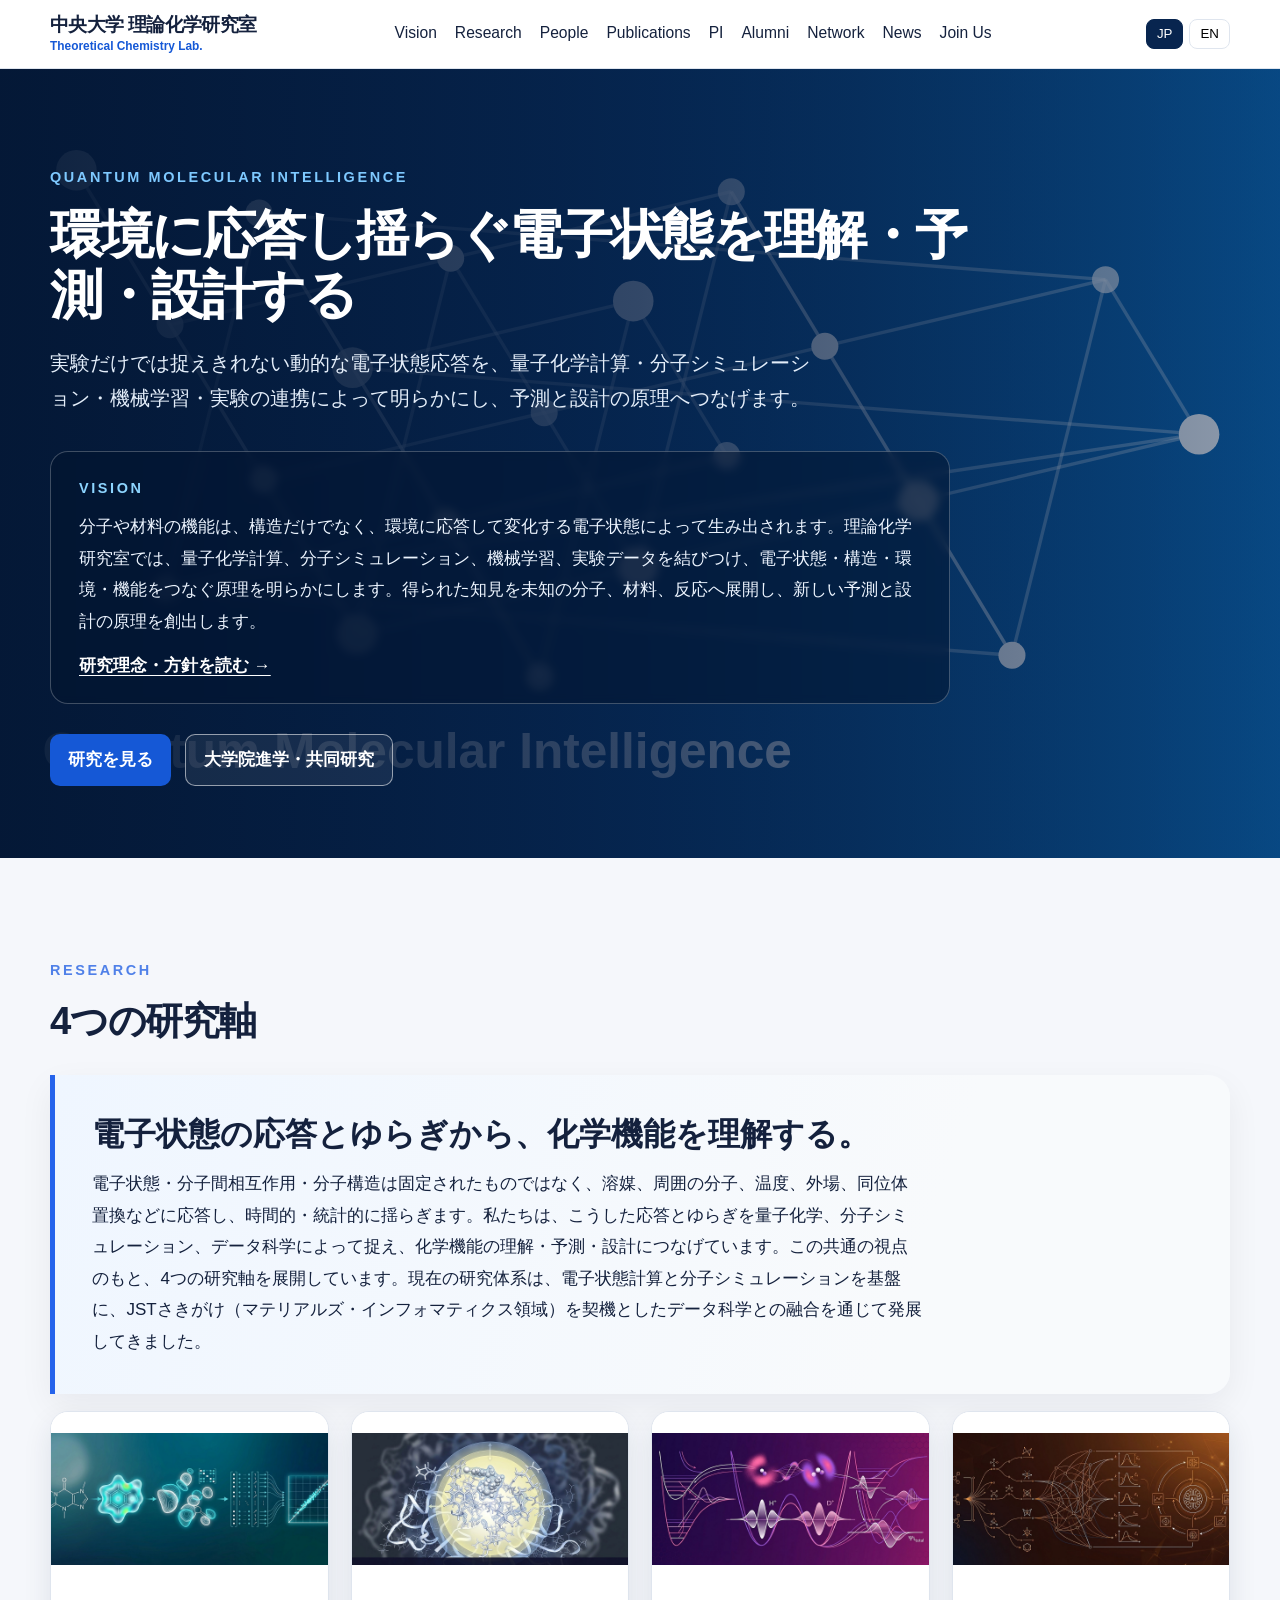
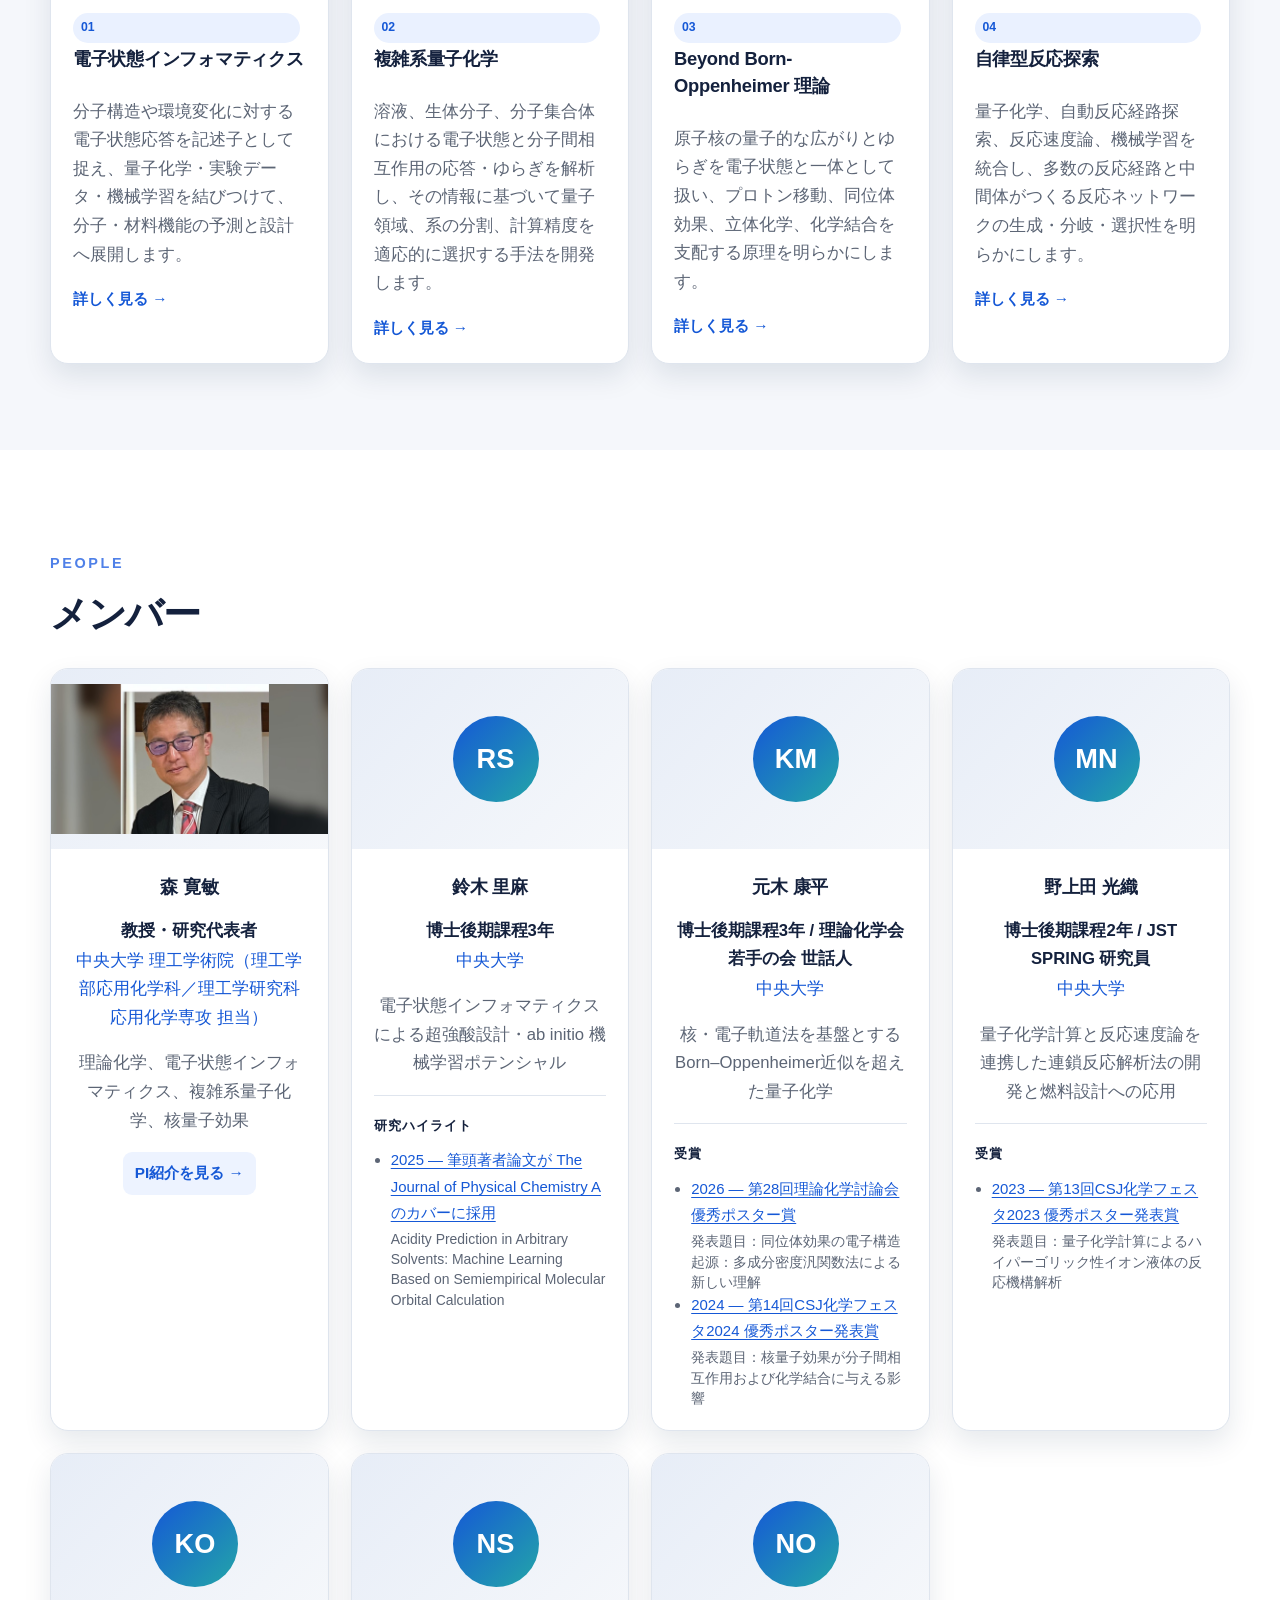
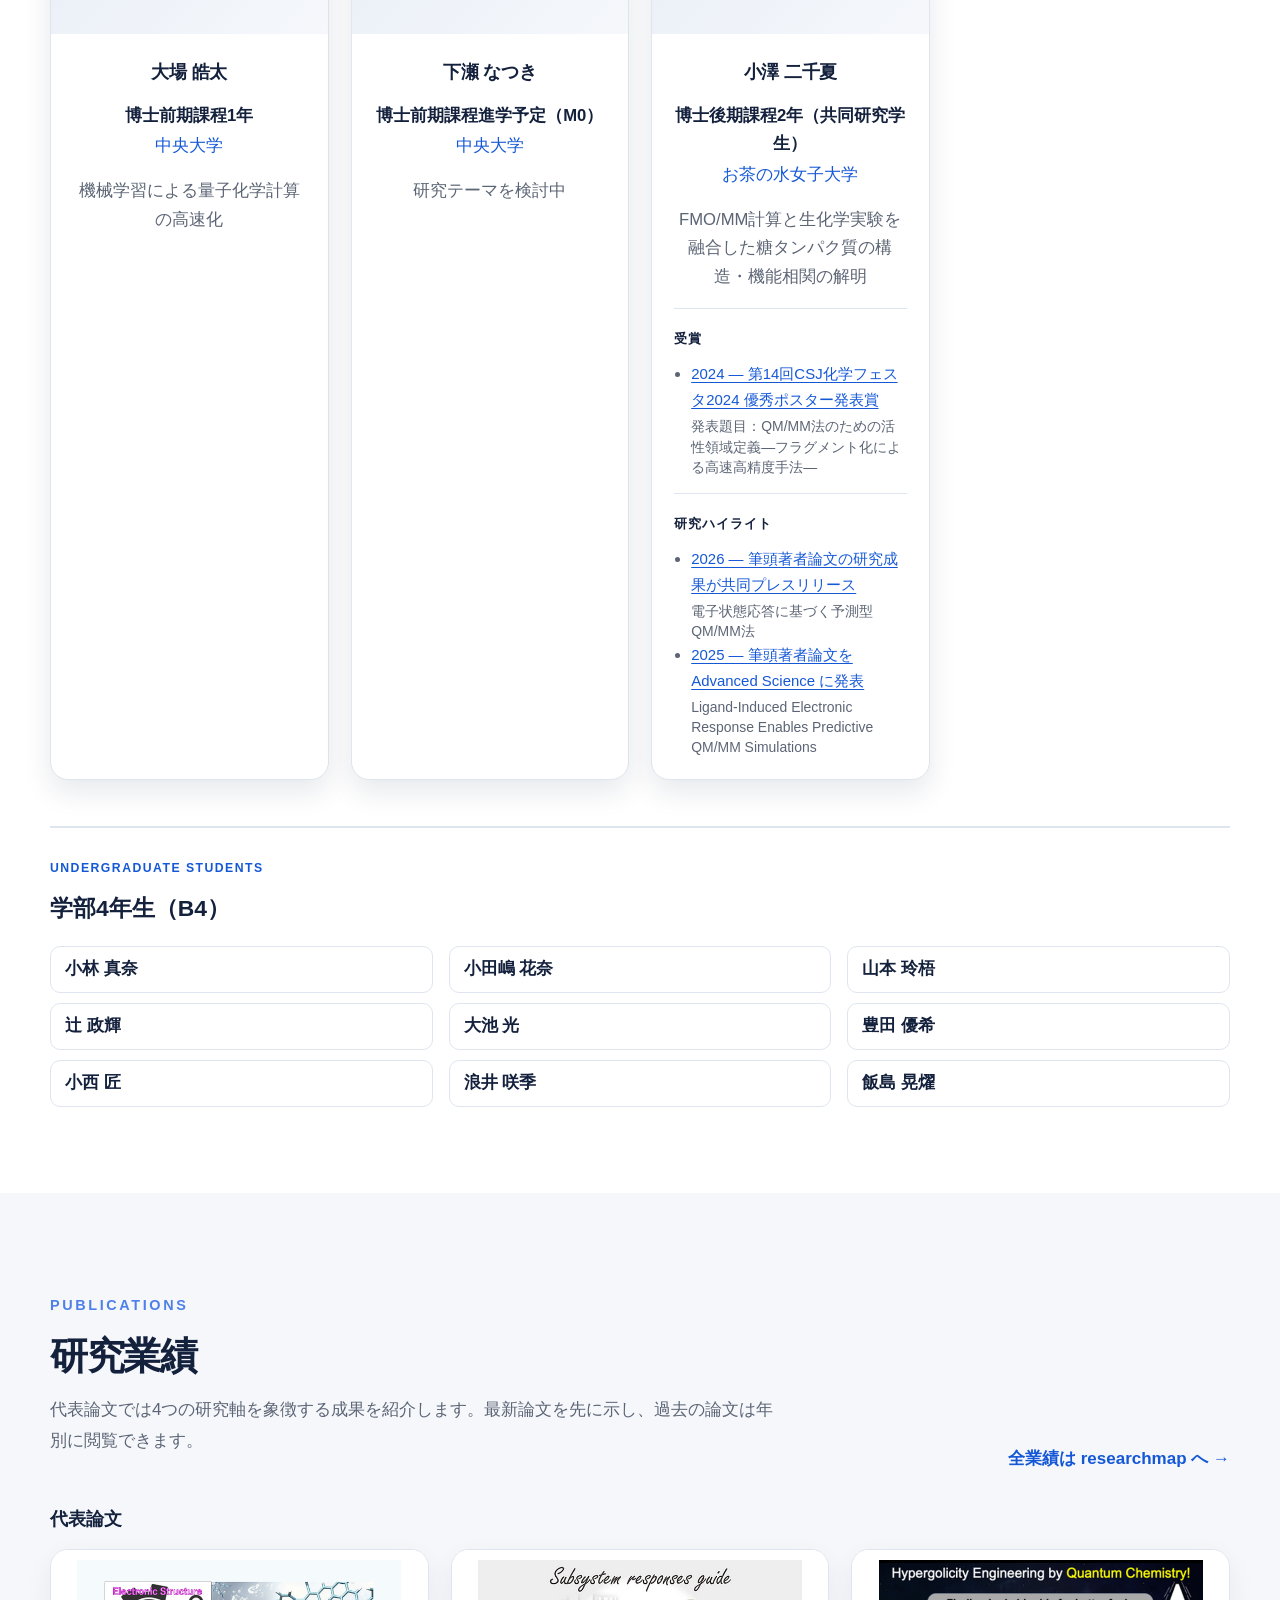
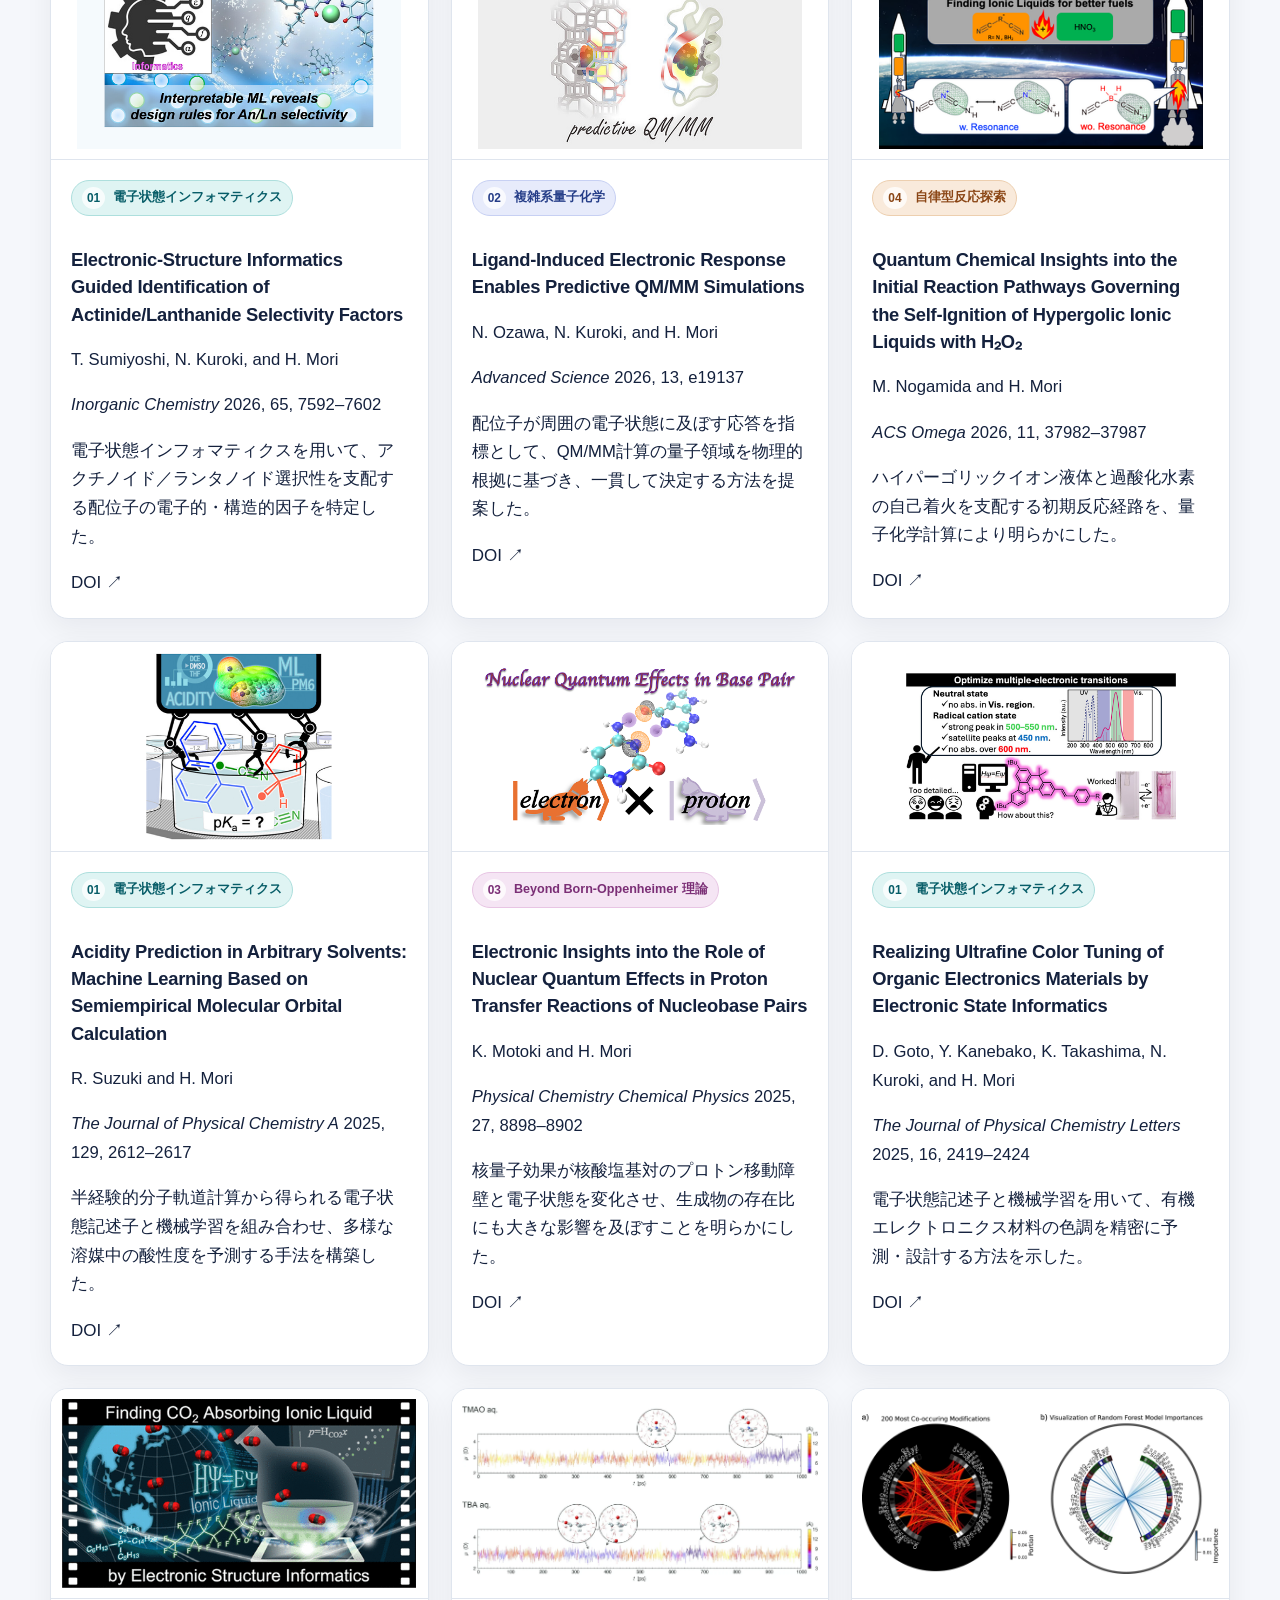
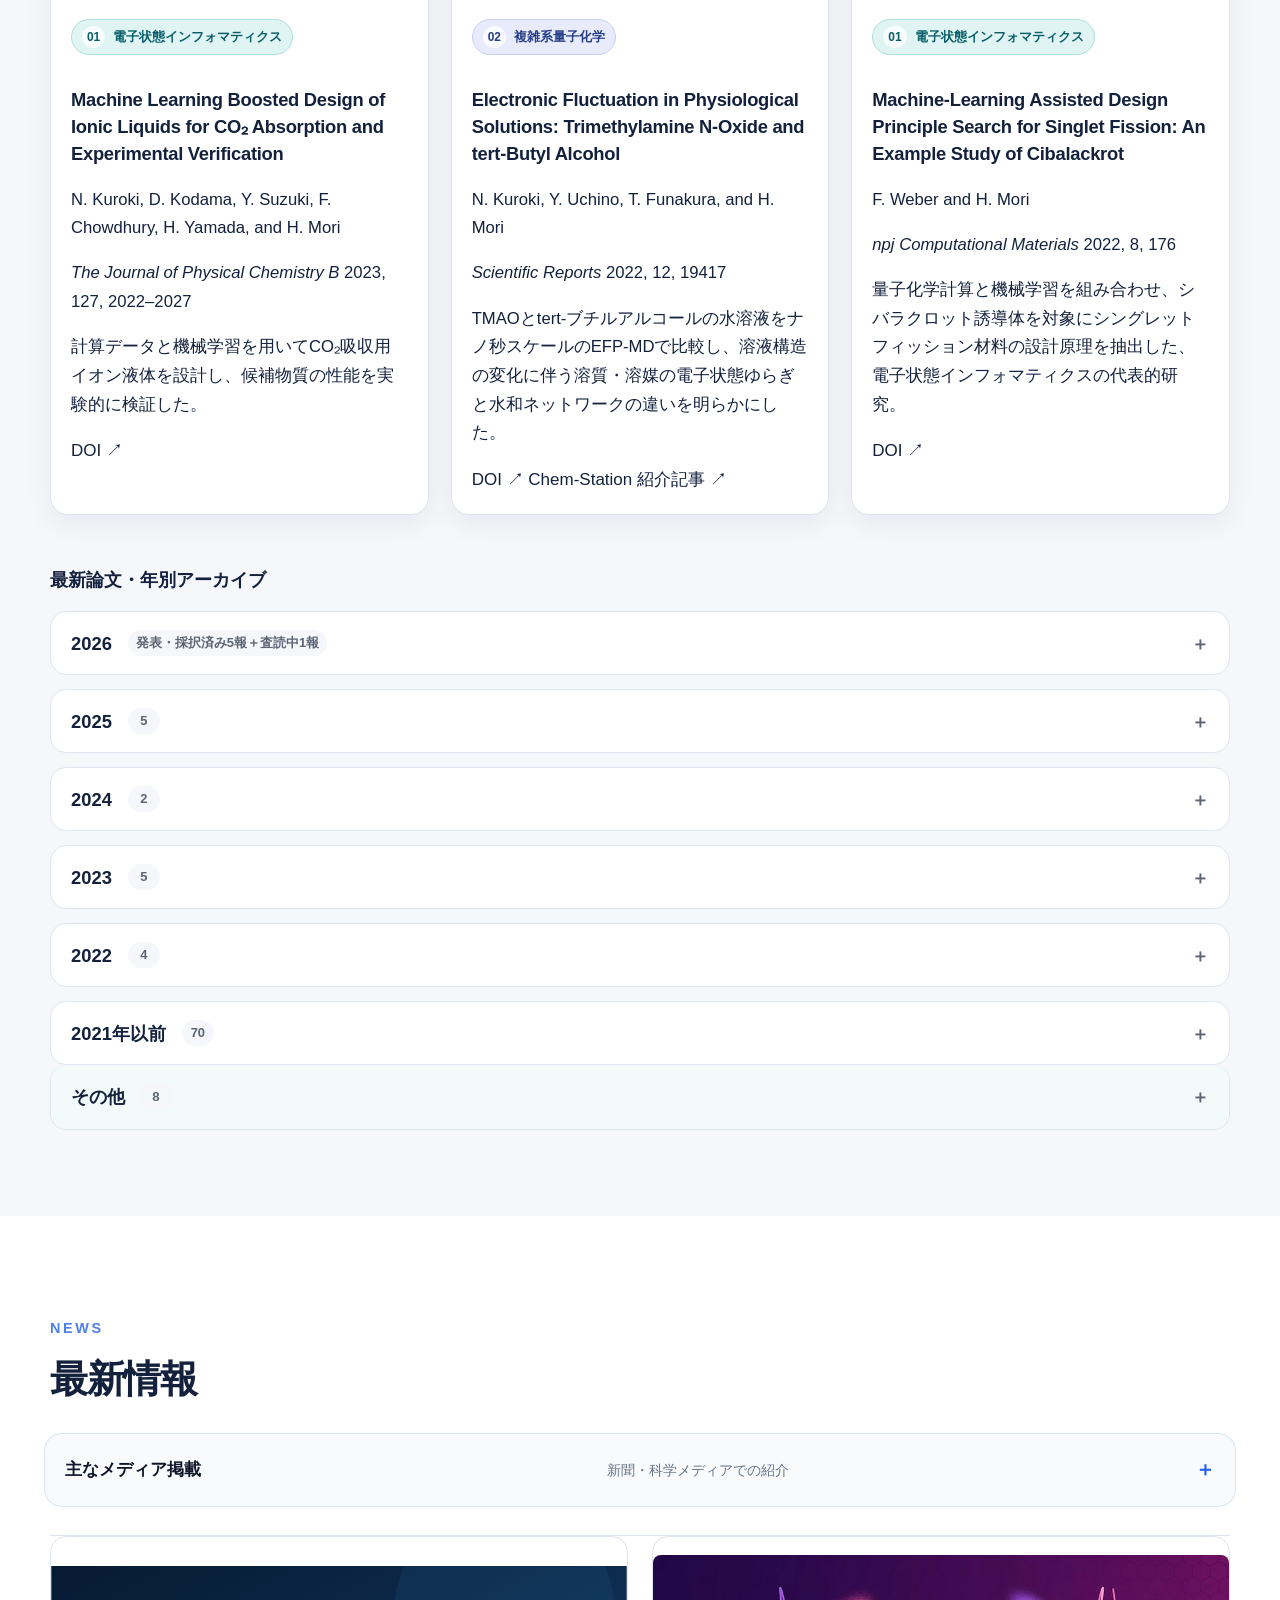
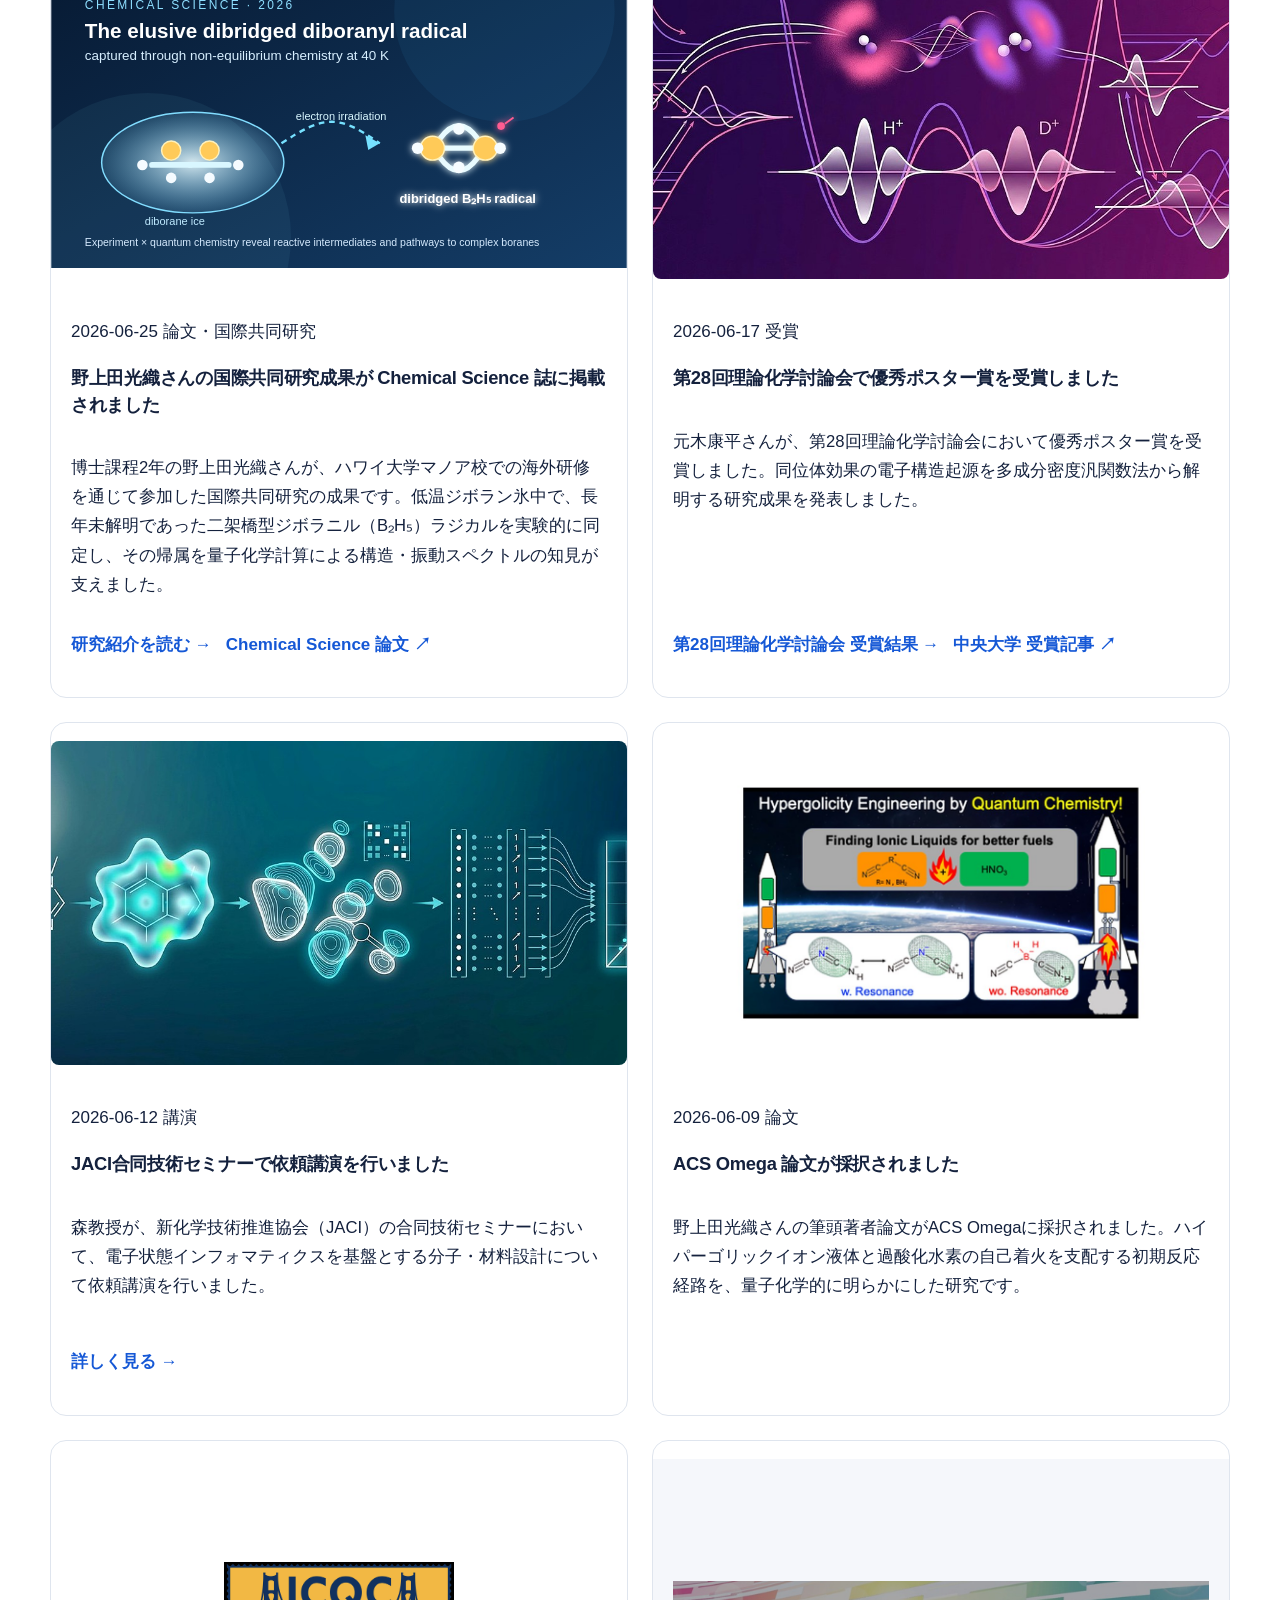
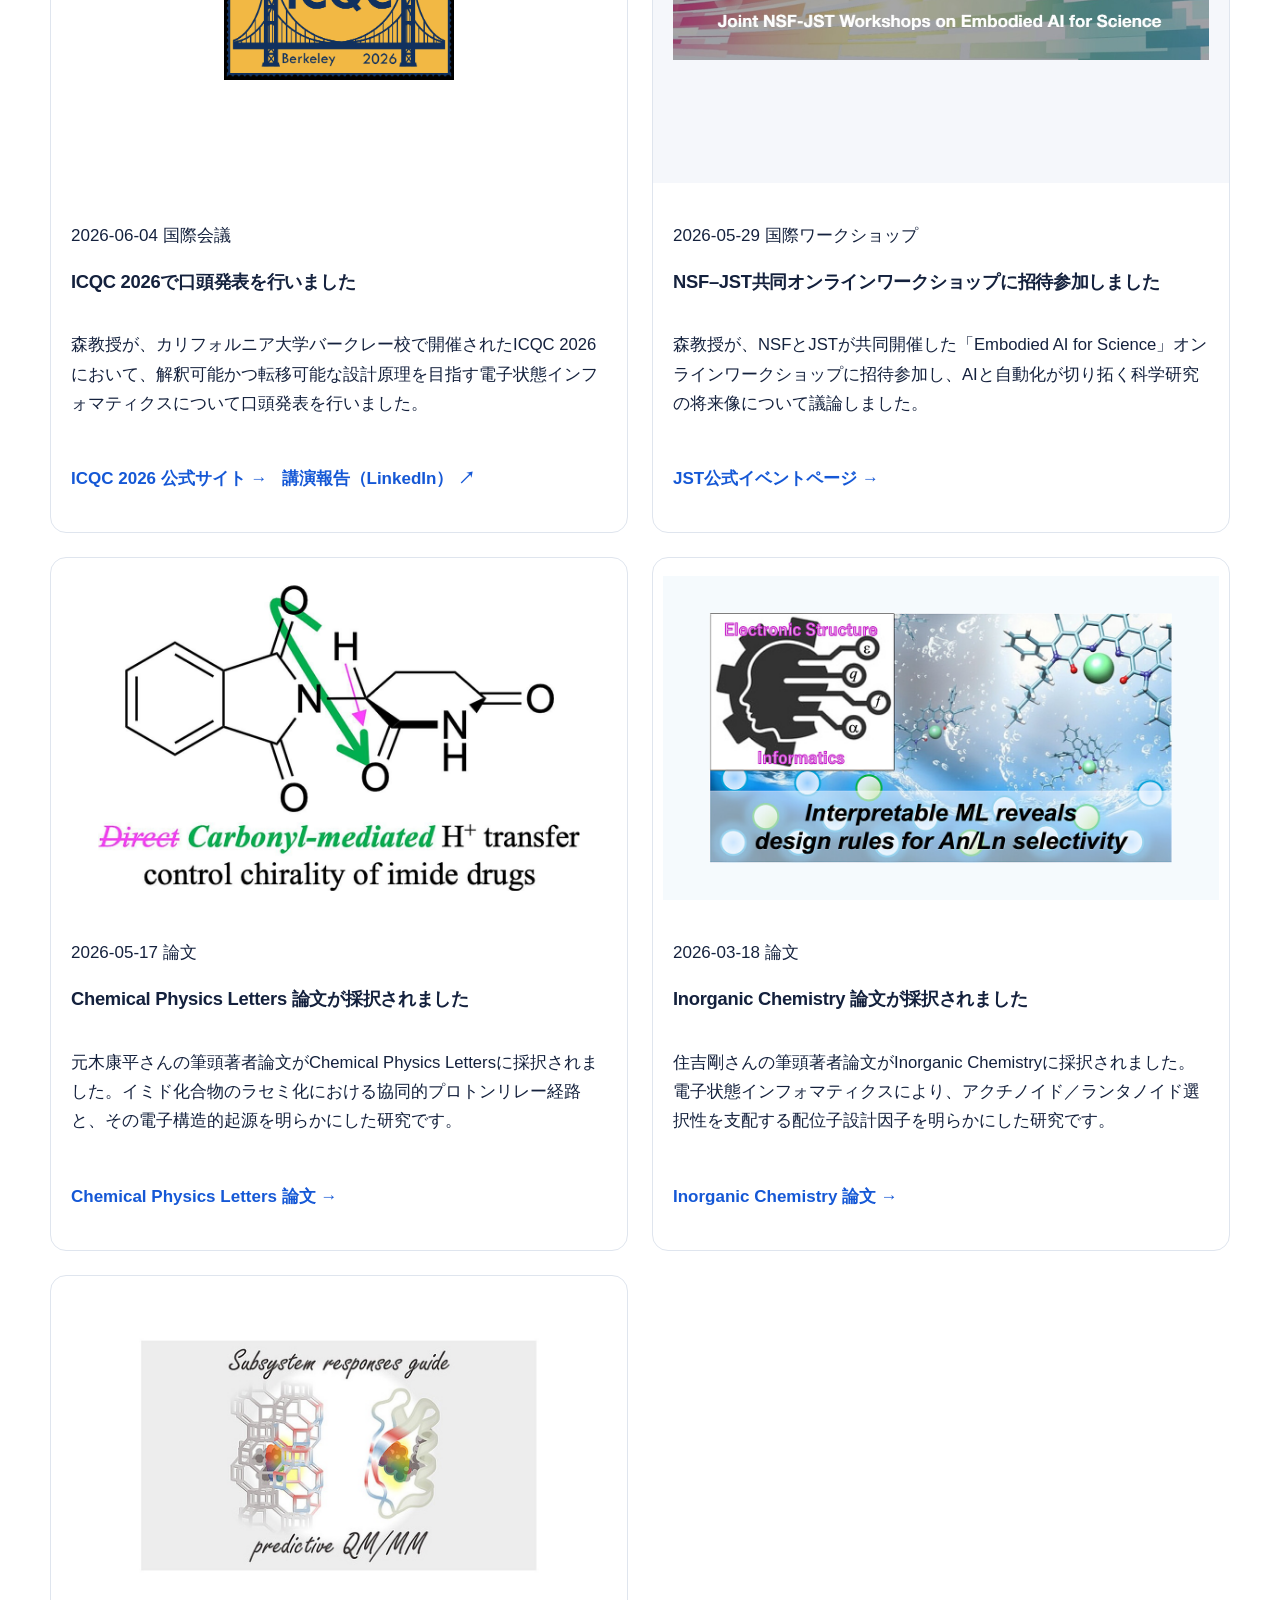
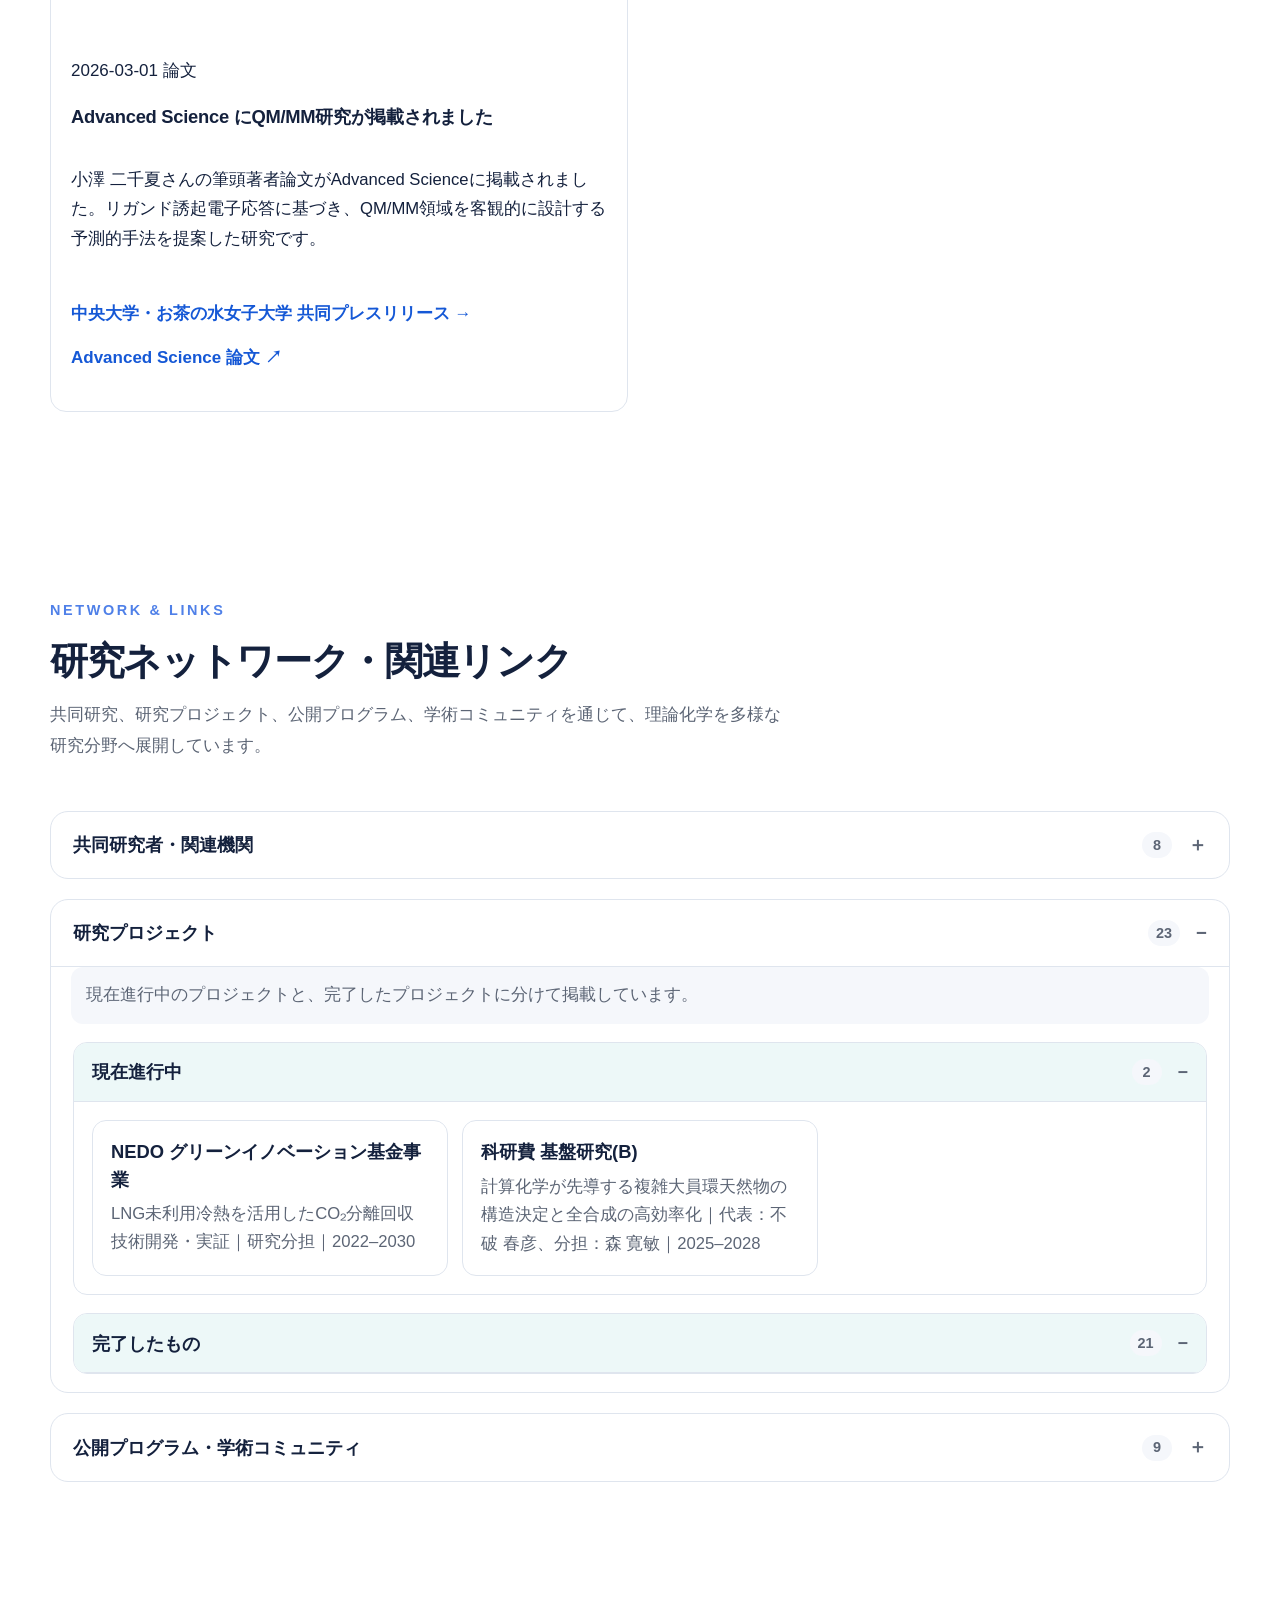
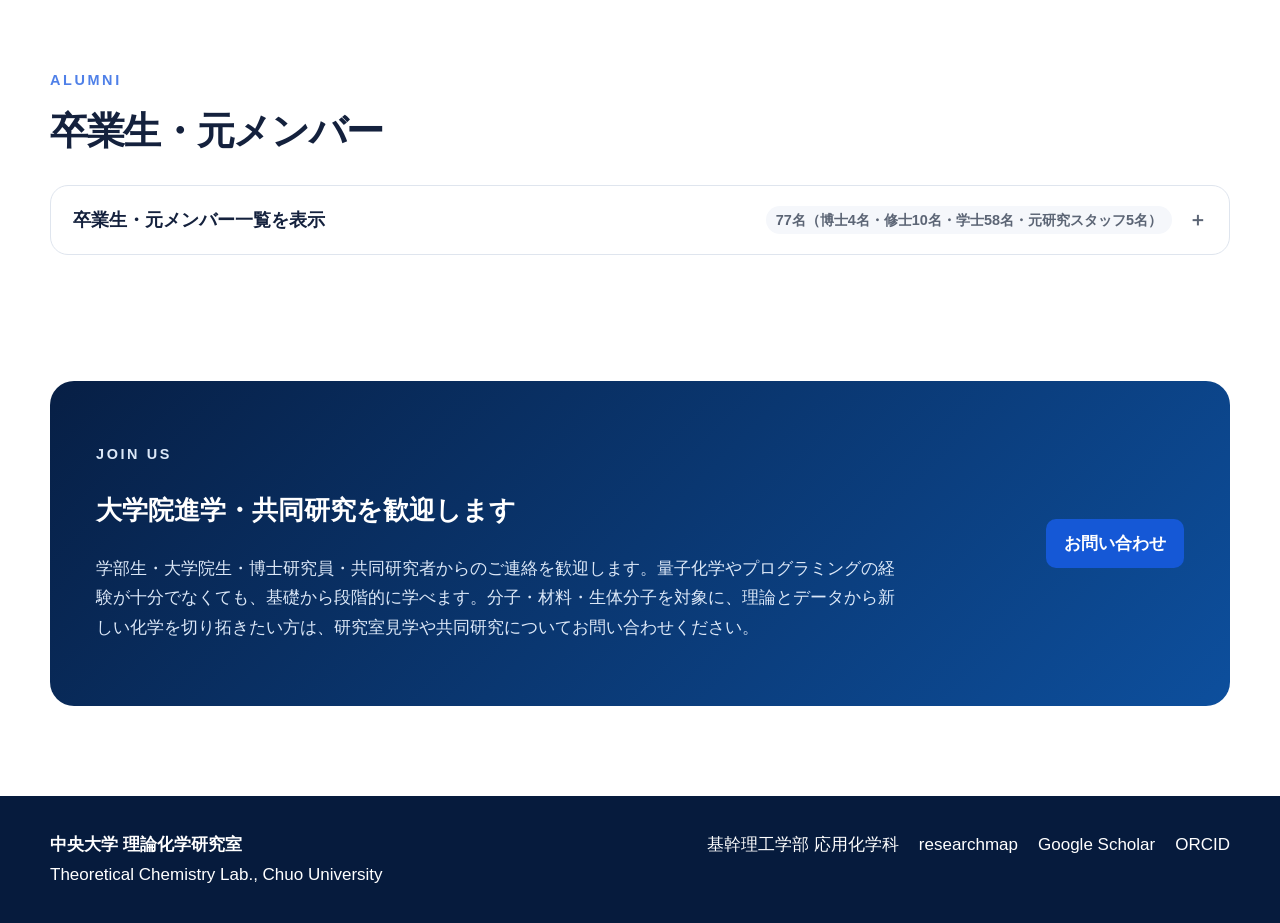
==== index.html @ 8d39a60d "Apply required navigation and wording fixes" ====
<!doctype html>

<html lang="ja">
  <head>
  <!-- Google tag (gtag.js) -->
  <script async src="https://www.googletagmanager.com/gtag/js?id=G-M5RYCHJJ9G"></script>
  <script>
    window.dataLayer = window.dataLayer || [];
    function gtag(){dataLayer.push(arguments);}
    gtag('js', new Date());

    gtag('config', 'G-M5RYCHJJ9G');
  </script>

    <meta charset="utf-8" />
    <meta content="width=device-width, initial-scale=1" name="viewport" />
    <meta
      content="中央大学理論化学研究室。環境に応答して揺らぐ電子状態を、量子化学・分子シミュレーション・機械学習で理解、予測、設計します。"
      name="description"
    />
    <title>Theoretical Chemistry Lab. | Chuo University</title>
    <link href="assets/css/style.css?v=20260703-flow-fix" rel="stylesheet" />
  </head>
  <body>
    <header class="site-header">
      <div class="site-header-inner">
      <a class="brand" href="#top">
        <span
          class="brand-main"
          data-en="Theoretical Chemistry Lab."
          data-ja="中央大学 理論化学研究室"
          >中央大学 理論化学研究室</span
        >
        <span
          class="brand-sub"
          data-en="Chuo University"
          data-ja="Theoretical Chemistry Lab."
          >Theoretical Chemistry Lab.</span
        >
      </a>
      <button aria-label="メニューを開く" class="nav-toggle">☰</button>
      <nav class="nav">
        <a data-en="Vision" data-ja="Vision" href="#vision">Vision</a>
        <a data-en="Research" data-ja="Research" href="#research">Research</a>
        <a data-en="People" data-ja="People" href="#people">People</a>
        <a data-en="Publications" data-ja="Publications" href="#publications"
          >Publications</a
        >
        <a data-en="PI" data-ja="PI" href="pi.html">PI</a>
        <a data-en="Alumni" data-ja="Alumni" href="#alumni">Alumni</a>
        <a data-en="Network" data-ja="Network" href="#network">Network</a>
        <a data-en="News" data-ja="News" href="#news">News</a>
        <a data-en="Join Us" data-ja="Join Us" href="#join">Join Us</a>
      </nav>
      <div aria-label="Language selector" class="lang-switch">
        <button class="active" data-lang="ja">JP</button>
        <button data-lang="en">EN</button>
      </div>
    
      </div>
    </header>
    <main id="top">
      <section class="hero">
        <video
          class="hero-video"
          autoplay
          muted
          loop
          playsinline
          preload="metadata"
          aria-hidden="true"
        >
          <source src="assets/video/aimd.mp4" type="video/mp4" />
        </video>
        <div class="hero-overlay"></div>
        <div class="hero-content">
          <p class="eyebrow">QUANTUM MOLECULAR INTELLIGENCE</p>
          <h1
            data-en="Understanding, predicting, and designing electronic states that respond to and fluctuate with their environment"
            data-ja="環境に応答し揺らぐ電子状態を理解・予測・設計する"
          >
            環境に応答し揺らぐ電子状態を理解・予測・設計する
          </h1>
          <p
            class="hero-copy"
            data-en="We combine quantum chemistry, molecular simulation, machine learning, and experiments to reveal dynamic electronic responses that experiments alone cannot fully resolve—and to turn them into principles for prediction and design."
            data-ja="実験だけでは捉えきれない動的な電子状態応答を、量子化学計算・分子シミュレーション・機械学習・実験の連携によって明らかにし、予測と設計の原理へつなげます。"
          >
            実験だけでは捉えきれない動的な電子状態応答を、量子化学計算・分子シミュレーション・機械学習・実験の連携によって明らかにし、予測と設計の原理へつなげます。
          </p>
          <div class="hero-vision" id="vision">
            <p class="section-kicker">VISION</p>
            <p
              data-en="The functions of molecules and materials arise not only from their structures, but also from electronic states that change in response to their environment. The Theoretical Chemistry Laboratory connects quantum chemical calculations, molecular simulations, machine learning, and experimental data to uncover the principles linking electronic state, structure, environment, and function. We extend these insights to unexplored molecules, materials, and reactions in order to establish new principles for prediction and design."
              data-ja="分子や材料の機能は、構造だけでなく、環境に応答して変化する電子状態によって生み出されます。理論化学研究室では、量子化学計算、分子シミュレーション、機械学習、実験データを結びつけ、電子状態・構造・環境・機能をつなぐ原理を明らかにします。得られた知見を未知の分子、材料、反応へ展開し、新しい予測と設計の原理を創出します。"
            >
              分子や材料の機能は、構造だけでなく、環境に応答して変化する電子状態によって生み出されます。理論化学研究室では、量子化学計算、分子シミュレーション、機械学習、実験データを結びつけ、電子状態・構造・環境・機能をつなぐ原理を明らかにします。得られた知見を未知の分子、材料、反応へ展開し、新しい予測と設計の原理を創出します。
            </p>
            <a
              class="hero-vision-link"
              data-en="Read the PI message →"
              data-ja="研究理念・方針を読む →"
              href="pi.html"
              >研究理念・方針を読む →</a
            >
          </div>
          <div class="hero-actions">
            <a
              class="button primary"
              data-en="Explore Research"
              data-ja="研究を見る"
              href="#research"
              >研究を見る</a
            >
            <a
              class="button ghost"
              data-en="Join &amp; Collaborate"
              data-ja="大学院進学・共同研究"
              href="#join"
              >大学院進学・共同研究</a
            >
          </div>
        </div>
      </section>
      <section class="section alt" id="research">
        <div class="section-head">
          <div>
            <p class="section-kicker">RESEARCH</p>
            <h2 data-en="Four Research Pillars" data-ja="4つの研究軸">
              4つの研究軸
            </h2>
          </div>
        </div>
        <div class="research-common-lens" aria-labelledby="common-lens-title">
          <h3 id="common-lens-title"
              data-en="Understanding chemical function through electronic-state responses and fluctuations"
              data-ja="電子状態の応答とゆらぎから、化学機能を理解する。">電子状態の応答とゆらぎから、化学機能を理解する。</h3>
          <p data-en="Electronic states, intermolecular interactions, and molecular structures are not fixed. They respond to solvents, surrounding molecules, temperature, external fields, and isotopic substitution, and fluctuate over time and across molecular ensembles. We capture these responses and fluctuations through quantum chemistry, molecular simulation, and data science, connecting them to the understanding, prediction, and design of chemical function. This common perspective is developed through four complementary research pillars. The framework has grown from our work in electronic-structure calculations and molecular simulation, further expanded through the integration of quantum chemistry and data science following a JST PRESTO project in materials informatics."
             data-ja="電子状態・分子間相互作用・分子構造は固定されたものではなく、溶媒、周囲の分子、温度、外場、同位体置換などに応答し、時間的・統計的に揺らぎます。私たちは、こうした応答とゆらぎを量子化学、分子シミュレーション、データ科学によって捉え、化学機能の理解・予測・設計につなげています。この共通の視点のもと、4つの研究軸を展開しています。現在の研究体系は、電子状態計算と分子シミュレーションを基盤に、JSTさきがけ（マテリアルズ・インフォマティクス領域）を契機としたデータ科学との融合を通じて発展してきました。">電子状態・分子間相互作用・分子構造は固定されたものではなく、溶媒、周囲の分子、温度、外場、同位体置換などに応答し、時間的・統計的に揺らぎます。私たちは、こうした応答とゆらぎを量子化学、分子シミュレーション、データ科学によって捉え、化学機能の理解・予測・設計につなげています。この共通の視点のもと、4つの研究軸を展開しています。現在の研究体系は、電子状態計算と分子シミュレーションを基盤に、JSTさきがけ（マテリアルズ・インフォマティクス領域）を契機としたデータ科学との融合を通じて発展してきました。</p>
        </div>
        <div class="card-grid research-grid" id="research-grid"></div>

      </section>
      <section class="section" id="people">
        <div class="section-head">
          <div>
            <p class="section-kicker">PEOPLE</p>
            <h2 data-en="People" data-ja="メンバー">メンバー</h2>
          </div>
        </div>
        <div class="card-grid people-grid" id="people-grid"></div>
        <div class="b4-members" id="b4-members">
          <div class="b4-members-head">
            <p class="b4-members-kicker">UNDERGRADUATE STUDENTS</p>
            <h3 data-en="Bachelor's Students (B4)" data-ja="学部4年生（B4）">学部4年生（B4）</h3>
          </div>
          <div class="b4-name-grid" id="b4-name-grid"></div>
        </div>
      </section>
      <section class="section alt" id="publications">
        <div class="section-head">
          <div>
            <p class="section-kicker">PUBLICATIONS</p>
            <h2 data-en="Publications" data-ja="研究業績">研究業績</h2>
            <p class="section-lead"
               data-en="Selected papers illustrate the laboratory’s four research pillars. Recent papers are shown first; earlier publications are available by year below."
               data-ja="代表論文では4つの研究軸を象徴する成果を紹介します。最新論文を先に示し、過去の論文は年別に閲覧できます。">代表論文では4つの研究軸を象徴する成果を紹介します。最新論文を先に示し、過去の論文は年別に閲覧できます。</p>
          </div>
          <a
            class="text-link"
            data-en="Complete record on researchmap →"
            data-ja="全業績は researchmap へ →"
            href="https://researchmap.jp/qc-forest"
            rel="noopener"
            target="_blank"
          >
            全業績は researchmap へ →
          </a>
        </div>
        <div class="publication-subsection">
          <h3 data-en="Selected Publications" data-ja="代表論文">代表論文</h3>
          <div
            class="card-grid publication-grid"
            id="selected-publications"
          ></div>
        </div>
        <div class="year-list">
          <h3 data-en="Recent Publications &amp; Archive" data-ja="最新論文・年別アーカイブ">最新論文・年別アーカイブ</h3>
          <div id="publications-by-year">
            <details
              class="publication-period publication-year"
              data-year="2026"
            >
              <summary>
                <span>2026</span><span class="publication-period-count" data-en="5 published/accepted + 1 under review" data-ja="発表・採択済み5報＋査読中1報">発表・採択済み5報＋査読中1報</span>
              </summary>
              <div class="publication-period-body">
                <div class="pub-year-list">
                  <div class="pub-row">
                    <div class="pub-row-head">
                      <span class="pub-list-pillar pub-pillar-adaptive"
                        ><span class="pub-pillar-number">02</span
                        ><span
                          data-en="Complex Systems Quantum Chemistry"
                          data-ja="複雑系量子化学"
                          >複雑系量子化学</span
                        ></span
                      >
                      <div class="pub-title">
                        Non-Equilibrium Formation of the Elusive Dibridged
                        Diboranyl (B₂H₅) Radical and Boranes in Low-Temperature
                        Diborane Ices
                      </div>
                    </div>
                    <div class="pub-meta">
                      J. Wang, J. H. Marks, C. Zhang, A. M. Turner, M. McAnally,
                      M. Nogamida, and R. I. Kaiser.
                      <em>Chemical Science</em> 2026.
                      <a
                        href="https://doi.org/10.1039/D6SC04215E"
                        rel="noopener"
                        target="_blank"
                        >DOI</a
                      >
                    </div>
                    <p
                      class="pub-summary"
                      data-en="An international collaboration experimentally identified the dibridged diboranyl (B₂H₅) radical in low-temperature diborane ice, with the assignment supported by quantum-chemical insights into molecular structures and vibrational spectra."
                      data-ja="低温ジボラン氷中で二架橋型ジボラニル（B₂H₅）ラジカルを実験的に同定し、その帰属を量子化学計算による構造・振動スペクトルの知見が支えた国際共同研究。"
                    >
                      低温ジボラン氷中で二架橋型ジボラニル（B₂H₅）ラジカルを実験的に同定し、その帰属を量子化学計算による構造・振動スペクトルの知見が支えた国際共同研究。
                    </p>
                  </div>
                  <div class="pub-row">
                    <div class="pub-row-head">
                      <span class="pub-list-pillar pub-pillar-reaction"
                        ><span class="pub-pillar-number">04</span
                        ><span
                          data-en="Autonomous Reaction Exploration"
                          data-ja="自律型反応探索"
                          >自律型反応探索</span
                        ></span
                      >
                      <div class="pub-title">
                        A cooperative proton-relay pathway in imide
                        racemization: An electronic-structure perspective
                      </div>
                    </div>
                    <div class="pub-meta">
                      K. Motoki and H. Mori.
                      <em>Chemical Physics Letters</em> 2026, 895, 142877.
                      <a
                        href="https://doi.org/10.1016/j.cplett.2026.142877"
                        rel="noopener"
                        target="_blank"
                        >DOI</a
                      >
                    </div>
                    <p
                      class="pub-summary"
                      data-en="An electronic-structure analysis reveals a cooperative proton-relay pathway governing imide racemization."
                      data-ja="イミド化合物のラセミ化を促進する協同的プロトンリレー経路を、電子構造の観点から解明した。"
                    >
                      イミド化合物のラセミ化を促進する協同的プロトンリレー経路を、電子構造の観点から解明した。
                    </p>
                  </div>
                  <div class="pub-row">
                    <div class="pub-row-head">
                      <span class="pub-list-pillar pub-pillar-intelligence"
                        ><span class="pub-pillar-number">01</span
                        ><span
                          data-en="Electronic-State Informatics"
                          data-ja="電子状態インフォマティクス"
                          >電子状態インフォマティクス</span
                        ></span
                      >
                      <div class="pub-title">
                        Electronic-Structure Informatics Guided Identification
                        of Actinide/Lanthanide Selectivity Factors
                      </div>
                    </div>
                    <div class="pub-meta">
                      T. Sumiyoshi, N. Kuroki, and H. Mori.
                      <em>Inorganic Chemistry</em> 2026, 65, 7592–7602.
                      <a
                        href="https://doi.org/10.1021/acs.inorgchem.5c05680"
                        rel="noopener"
                        target="_blank"
                        >DOI</a
                      >
                    </div>
                    <p
                      class="pub-summary"
                      data-en="Electronic-structure informatics identifies factors governing actinide/lanthanide selectivity."
                      data-ja="電子状態インフォマティクスを用いて、アクチノイド／ランタノイド選択性を支配する配位子の電子的・構造的因子を特定した。"
                    >
                      電子状態インフォマティクスを用いて、アクチノイド／ランタノイド選択性を支配する配位子の電子的・構造的因子を特定した。
                    </p>
                  </div>
                  <div class="pub-row">
                    <div class="pub-row-head">
                      <span class="pub-list-pillar pub-pillar-adaptive"
                        ><span class="pub-pillar-number">02</span
                        ><span
                          data-en="Complex Systems Quantum Chemistry"
                          data-ja="複雑系量子化学"
                          >複雑系量子化学</span
                        ></span
                      >
                      <div class="pub-title">
                        Ligand-Induced Electronic Response Enables Predictive
                        QM/MM Simulations
                      </div>
                    </div>
                    <div class="pub-meta">
                      N. Ozawa, N. Kuroki, and H. Mori.
                      <em>Advanced Science</em> 2026, 13, e19137.
                      <a
                        href="https://doi.org/10.1002/advs.202519137"
                        rel="noopener"
                        target="_blank"
                        >DOI</a
                      >
                    </div>
                    <p
                      class="pub-summary"
                      data-en="A ligand-induced electronic-response framework for predictive definition of QM regions in QM/MM simulations."
                      data-ja="配位子が周囲の電子状態に及ぼす応答を指標として、QM/MM計算の量子領域を物理的根拠に基づき、一貫して決定する方法を提案した。"
                    >
                      配位子が周囲の電子状態に及ぼす応答を指標として、QM/MM計算の量子領域を物理的根拠に基づき、一貫して決定する方法を提案した。
                    </p>
                  </div>
                  <div class="pub-row">
                    <div class="pub-row-head">
                      <span class="pub-list-pillar pub-pillar-reaction"
                        ><span class="pub-pillar-number">04</span
                        ><span
                          data-en="Autonomous Reaction Exploration"
                          data-ja="自律型反応探索"
                          >自律型反応探索</span
                        ></span
                      >
                      <div class="pub-title">
                        Quantum Chemical Insights into the Initial Reaction
                        Pathways Governing the Self-Ignition of Hypergolic Ionic
                        Liquids with H₂O₂
                      </div>
                    </div>
                    <div class="pub-meta">
                      M. Nogamida and H. Mori. <em>ACS Omega</em> 2026, 11,
                      37982–37987.
                      <a
                        href="https://doi.org/10.1021/acsomega.6c03360"
                        rel="noopener"
                        target="_blank"
                        >DOI</a
                      >
                    </div>
                    <p
                      class="pub-summary"
                      data-en="Quantum-chemical analysis of the initial reaction pathways governing self-ignition of hypergolic ionic liquids with hydrogen peroxide."
                      data-ja="ハイパーゴリックイオン液体と過酸化水素の自己着火を支配する初期反応経路を、量子化学計算により明らかにした。"
                    >
                      ハイパーゴリックイオン液体と過酸化水素の自己着火を支配する初期反応経路を、量子化学計算により明らかにした。
                    </p>
                  </div>
                  <div class="publication-status-divider">
                    <span data-en="Preprint / Under review" data-ja="プレプリント・査読中">プレプリント・査読中</span>
                  </div>
                  <div class="pub-row">
                    <div class="pub-row-head">
                      <span class="pub-list-pillar pub-pillar-beyond-bo"
                        ><span class="pub-pillar-number">03</span
                        ><span
                          data-en="Beyond Born-Oppenheimer Theory"
                          data-ja="Beyond Born-Oppenheimer 理論"
                          >Beyond Born-Oppenheimer 理論</span
                        ></span
                      >
                      <div class="pub-title">
                        Orbital-Isotopic Modulation of Stereoelectronic
                        Interactions
                      </div>
                    </div>
                    <div class="pub-meta">
                      K. Motoki and H. Mori.
                      <em data-en="Preprint, 2026. Under review" data-ja="プレプリント、2026年。査読中">プレプリント、2026年。査読中</em>.
                    </div>
                    <p
                      class="pub-summary"
                      data-en="Analysis of isotopic modulation of stereoelectronic interactions from nuclear-quantum and electronic-structure perspectives (submitted May 18, 2026; under review)."
                      data-ja="同位体置換が分子構造と軌道相互作用を変化させる機構を、核量子効果を含む電子状態計算から解析した。"
                    >
                      同位体置換が分子構造と軌道相互作用を変化させる機構を、核量子効果を含む電子状態計算から解析した。
                    </p>
                  </div>
                </div>
              </div>
            </details>
            <details
              class="publication-period publication-year"
              data-year="2025"
            >
              <summary>
                <span>2025</span><span class="publication-period-count">5</span>
              </summary>
              <div class="publication-period-body">
                <div class="pub-year-list">
                  <div class="pub-row">
                    <div class="pub-row-head">
                      <span class="pub-list-pillar pub-pillar-intelligence"
                        ><span class="pub-pillar-number">01</span
                        ><span
                          data-en="Electronic-State Informatics"
                          data-ja="電子状態インフォマティクス"
                          >電子状態インフォマティクス</span
                        ></span
                      >
                      <div class="pub-title">
                        Acidity Prediction in Arbitrary Solvents: Machine
                        Learning Based on Semiempirical Molecular Orbital
                        Calculation
                      </div>
                    </div>
                    <div class="pub-meta">
                      R. Suzuki and H. Mori.
                      <em>The Journal of Physical Chemistry A</em> 2025, 129,
                      2612–2617.
                      <a
                        href="https://doi.org/10.1021/acs.jpca.4c07367"
                        rel="noopener"
                        target="_blank"
                        >DOI</a
                      >
                    </div>
                    <p
                      class="pub-summary"
                      data-en="Machine learning informed by semiempirical molecular orbital calculations predicts acidity in arbitrary solvents."
                      data-ja="半経験的分子軌道計算から得られる電子状態記述子と機械学習を組み合わせ、多様な溶媒中の酸性度を予測する手法を構築した。"
                    >
                      半経験的分子軌道計算から得られる電子状態記述子と機械学習を組み合わせ、多様な溶媒中の酸性度を予測する手法を構築した。
                    </p>
                  </div>
                  <div class="pub-row">
                    <div class="pub-row-head">
                      <span class="pub-list-pillar pub-pillar-beyond-bo"
                        ><span class="pub-pillar-number">03</span
                        ><span
                          data-en="Beyond Born-Oppenheimer Theory"
                          data-ja="Beyond Born-Oppenheimer 理論"
                          >Beyond Born-Oppenheimer 理論</span
                        ></span
                      >
                      <div class="pub-title">
                        Beyond Born–Oppenheimer Pharmaceutical Quantum Chemistry
                        of Thalidomide Analogs and Deuterium Substituents
                      </div>
                    </div>
                    <div class="pub-meta">
                      K. Motoki and H. Mori. <em>ChemRxiv</em> 2025.
                    </div>
                    <p
                      class="pub-summary"
                      data-en="Beyond-Born–Oppenheimer pharmaceutical quantum chemistry of thalidomide analogs and deuterated substituents."
                      data-ja="サリドマイド類縁体と重水素置換体を対象に、核量子効果が立体反転と電子状態に及ぼす影響を解析し、薬理作用や安全性評価に関わる同位体効果の可能性を示した。"
                    >
                      サリドマイド類縁体と重水素置換体を対象に、核量子効果が立体反転と電子状態に及ぼす影響を解析し、薬理作用や安全性評価に関わる同位体効果の可能性を示した。
                    </p>
                  </div>
                  <div class="pub-row">
                    <div class="pub-row-head">
                      <span class="pub-list-pillar pub-pillar-beyond-bo"
                        ><span class="pub-pillar-number">03</span
                        ><span
                          data-en="Beyond Born-Oppenheimer Theory"
                          data-ja="Beyond Born-Oppenheimer 理論"
                          >Beyond Born-Oppenheimer 理論</span
                        ></span
                      >
                      <div class="pub-title">
                        Electronic Insights into the Role of Nuclear Quantum
                        Effects in Proton Transfer Reactions of Nucleobase Pairs
                      </div>
                    </div>
                    <div class="pub-meta">
                      K. Motoki and H. Mori.
                      <em>Physical Chemistry Chemical Physics</em> 2025, 27,
                      8898–8902.
                      <a
                        href="https://doi.org/10.1039/D5CP00698H"
                        rel="noopener"
                        target="_blank"
                        >DOI</a
                      >
                    </div>
                    <p
                      class="pub-summary"
                      data-en="Electronic-structure analysis of nuclear quantum effects in proton transfer reactions of nucleobase pairs."
                      data-ja="核量子効果が核酸塩基対のプロトン移動障壁と電子状態を変化させ、生成物の存在比にも大きな影響を及ぼすことを明らかにした。"
                    >
                      核量子効果が核酸塩基対のプロトン移動障壁と電子状態を変化させ、生成物の存在比にも大きな影響を及ぼすことを明らかにした。
                    </p>
                  </div>
                  <div class="pub-row">
                    <div class="pub-row-head">
                      <span class="pub-list-pillar pub-pillar-intelligence"
                        ><span class="pub-pillar-number">01</span
                        ><span
                          data-en="Electronic-State Informatics"
                          data-ja="電子状態インフォマティクス"
                          >電子状態インフォマティクス</span
                        ></span
                      >
                      <div class="pub-title">
                        Realizing Ultrafine Color Tuning of Organic Electronics
                        Materials by Electronic State Informatics
                      </div>
                    </div>
                    <div class="pub-meta">
                      D. Goto, Y. Kanebako, K. Takashima, N. Kuroki, and H.
                      Mori.
                      <em>The Journal of Physical Chemistry Letters</em> 2025,
                      16, 2419–2424.
                      <a
                        href="https://doi.org/10.1021/acs.jpclett.4c03519"
                        rel="noopener"
                        target="_blank"
                        >DOI</a
                      >
                    </div>
                    <p
                      class="pub-summary"
                      data-en="Electronic-state informatics enables ultrafine color tuning of organic electronic materials."
                      data-ja="電子状態記述子と機械学習を用いて、有機エレクトロニクス材料の色調を精密に予測・設計する方法を示した。"
                    >
                      電子状態記述子と機械学習を用いて、有機エレクトロニクス材料の色調を精密に予測・設計する方法を示した。
                    </p>
                  </div>
                  <div class="pub-row">
                    <div class="pub-row-head">
                      <span class="pub-list-pillar pub-pillar-intelligence"
                        ><span class="pub-pillar-number">01</span
                        ><span
                          data-en="Electronic-State Informatics"
                          data-ja="電子状態インフォマティクス"
                          >電子状態インフォマティクス</span
                        ></span
                      >
                      <div class="pub-title">
                        Reconciling Color Purity and Redox Potential in
                        Electrochromic Materials via Electronic-State-Informed
                        Molecular Design
                      </div>
                    </div>
                    <div class="pub-meta">
                      D. Goto and H. Mori.
                      <em>Chemical Communications</em> 2025, 61, 16010–16013.
                      <a
                        href="https://doi.org/10.1039/D5CC04421A"
                        rel="noopener"
                        target="_blank"
                        >DOI</a
                      >
                    </div>
                    <p
                      class="pub-summary"
                      data-en="Electronic-state-informed molecular design reconciles color purity and redox potential."
                      data-ja="電子状態に基づく分子設計により、エレクトロクロミック材料の色純度と酸化還元電位を両立する設計指針を示した。"
                    >
                      電子状態に基づく分子設計により、エレクトロクロミック材料の色純度と酸化還元電位を両立する設計指針を示した。
                    </p>
                  </div>
                </div>
              </div>
            </details>
            <details
              class="publication-period publication-year"
              data-year="2024"
            >
              <summary>
                <span>2024</span><span class="publication-period-count">2</span>
              </summary>
              <div class="publication-period-body">
                <div class="pub-year-list">
                  <div class="pub-row">
                    <div class="pub-row-head">
                      <span class="pub-list-pillar pub-pillar-intelligence"
                        ><span class="pub-pillar-number">01</span
                        ><span
                          data-en="Electronic-State Informatics"
                          data-ja="電子状態インフォマティクス"
                          >電子状態インフォマティクス</span
                        ></span
                      >
                      <div class="pub-title">
                        Avoiding Photocyclized Degradation of Electrochromic
                        Materials Based on Quantum Chemical Molecular Design
                      </div>
                    </div>
                    <div class="pub-meta">
                      D. Goto and H. Mori.
                      <em>The Journal of Physical Chemistry Letters</em> 2024,
                      15, 8205–8210.
                      <a
                        href="https://doi.org/10.1021/acs.jpclett.4c01783"
                        rel="noopener"
                        target="_blank"
                        >DOI</a
                      >
                    </div>
                    <p
                      class="pub-summary"
                      data-en="Quantum-chemical molecular design avoids photocyclized degradation in electrochromic materials."
                      data-ja="光環化によるエレクトロクロミック材料の劣化機構を量子化学的に解析し、劣化を抑制する分子設計指針を提案した。"
                    >
                      光環化によるエレクトロクロミック材料の劣化機構を量子化学的に解析し、劣化を抑制する分子設計指針を提案した。
                    </p>
                  </div>
                  <div class="pub-row">
                    <div class="pub-row-head">
                      <span class="pub-list-pillar pub-pillar-reaction"
                        ><span class="pub-pillar-number">04</span
                        ><span
                          data-en="Autonomous Reaction Exploration"
                          data-ja="自律型反応探索"
                          >自律型反応探索</span
                        ></span
                      >
                      <div class="pub-title">
                        Effect of Anion Electronic State on the Hypergolic Ionic
                        Liquids’ Reaction Pathways
                      </div>
                    </div>
                    <div class="pub-meta">
                      M. Nogamida, N. Kuroki, and H. Mori.
                      <em>Journal of the Combustion Society of Japan</em> 2024,
                      66, 199–202.
                    </div>
                    <p
                      class="pub-summary"
                      data-en="An invited overview of how anion electronic states affect reaction pathways of hypergolic ionic liquids."
                      data-ja="ハイパーゴリックイオン液体のアニオン電子状態が、酸化剤との初期反応経路と反応性を左右する機構を整理した。"
                    >
                      ハイパーゴリックイオン液体のアニオン電子状態が、酸化剤との初期反応経路と反応性を左右する機構を整理した。
                    </p>
                  </div>
                </div>
              </div>
            </details>
            <details
              class="publication-period publication-year"
              data-year="2023"
            >
              <summary>
                <span>2023</span><span class="publication-period-count">5</span>
              </summary>
              <div class="publication-period-body">
                <div class="pub-year-list">
                  <div class="pub-row">
                    <div class="pub-row-head">
                      <span class="pub-list-pillar pub-pillar-intelligence"
                        ><span class="pub-pillar-number">01</span
                        ><span
                          data-en="Electronic-State Informatics"
                          data-ja="電子状態インフォマティクス"
                          >電子状態インフォマティクス</span
                        ></span
                      >
                      <div class="pub-title">
                        COSMO-RS Exploration of Highly CO₂-Selective
                        Hydrogen-Bonded Binary Liquid Absorbents under Humid
                        Conditions: Role of Trace Ionic Species
                      </div>
                    </div>
                    <div class="pub-meta">
                      S. Watabe, N. Kuroki, and H. Mori.
                      <em>ACS Omega</em> 2023, 8, 14478–14483.
                      <a
                        href="https://doi.org/10.1021/acsomega.2c08250"
                        rel="noopener"
                        target="_blank"
                        >DOI</a
                      >
                    </div>
                    <p
                      class="pub-summary"
                      data-en="COSMO-RS exploration of highly CO₂-selective hydrogen-bonded binary liquid absorbents under humid conditions."
                      data-ja="COSMO-RS計算により、湿潤条件下でも高いCO₂選択性を示す二成分吸収液と、微量イオン種の役割を明らかにした。"
                    >
                      COSMO-RS計算により、湿潤条件下でも高いCO₂選択性を示す二成分吸収液と、微量イオン種の役割を明らかにした。
                    </p>
                  </div>
                  <div class="pub-row">
                    <div class="pub-row-head">
                      <span class="pub-list-pillar pub-pillar-intelligence"
                        ><span class="pub-pillar-number">01</span
                        ><span
                          data-en="Electronic-State Informatics"
                          data-ja="電子状態インフォマティクス"
                          >電子状態インフォマティクス</span
                        ></span
                      >
                      <div class="pub-title">
                        Machine Learning Boosted Design of Ionic Liquids for CO₂
                        Absorption and Experimental Verification
                      </div>
                    </div>
                    <div class="pub-meta">
                      N. Kuroki, D. Kodama, Y. Suzuki, F. Chowdhury, H. Yamada,
                      and H. Mori.
                      <em>The Journal of Physical Chemistry B</em> 2023, 127,
                      2022–2027.
                      <a
                        href="https://doi.org/10.1021/acs.jpcb.2c07305"
                        rel="noopener"
                        target="_blank"
                        >DOI</a
                      >
                    </div>
                    <p
                      class="pub-summary"
                      data-en="Machine-learning-driven ionic-liquid design for CO₂ absorption followed by experimental verification."
                      data-ja="計算データと機械学習を用いてCO₂吸収用イオン液体を設計し、候補物質の性能を実験的に検証した。"
                    >
                      計算データと機械学習を用いてCO₂吸収用イオン液体を設計し、候補物質の性能を実験的に検証した。
                    </p>
                  </div>
                  <div class="pub-row">
                    <div class="pub-row-head">
                      <span class="pub-list-pillar pub-pillar-intelligence"
                        ><span class="pub-pillar-number">01</span
                        ><span
                          data-en="Electronic-State Informatics"
                          data-ja="電子状態インフォマティクス"
                          >電子状態インフォマティクス</span
                        ></span
                      >
                      <div class="pub-title">
                        On Donor–Acceptor-Bridging Intramolecular Hydrogen Bonds
                        in NIR-TADF Molecules
                      </div>
                    </div>
                    <div class="pub-meta">
                      F. Weber and H. Mori. <em>RSC Advances</em> 2023, 13,
                      3942–3946.
                    </div>
                    <p
                      class="pub-summary"
                      data-en="Analysis of donor–acceptor-bridging intramolecular hydrogen bonds in NIR-TADF molecules."
                      data-ja="近赤外TADF分子に形成されるドナー–アクセプター架橋型分子内水素結合の構造と電子的役割を解析した。"
                    >
                      近赤外TADF分子に形成されるドナー–アクセプター架橋型分子内水素結合の構造と電子的役割を解析した。
                    </p>
                  </div>
                  <div class="pub-row">
                    <div class="pub-row-head">
                      <span class="pub-list-pillar pub-pillar-intelligence"
                        ><span class="pub-pillar-number">01</span
                        ><span
                          data-en="Electronic-State Informatics"
                          data-ja="電子状態インフォマティクス"
                          >電子状態インフォマティクス</span
                        ></span
                      >
                      <div class="pub-title">
                        Practical Computational Chemistry Course for a
                        Comprehensive Understanding of Organic, Inorganic, and
                        Physical Chemistry: From Molecular Interactions to
                        Chemical Reactions
                      </div>
                    </div>
                    <div class="pub-meta">
                      N. Kuroki, Y. Mochizuki, and H. Mori.
                      <em>Journal of Chemical Education</em> 2023, 100, 647–654.
                      <a
                        href="https://doi.org/10.1021/acs.jchemed.2c00837"
                        rel="noopener"
                        target="_blank"
                        >DOI</a
                      >
                    </div>
                    <p
                      class="pub-summary"
                      data-en="A practical computational chemistry course integrating organic, inorganic, and physical chemistry."
                      data-ja="分子間相互作用から化学反応までを計算化学で扱い、有機・無機・物理化学を横断的に学ぶ教育プログラムを提案した。"
                    >
                      分子間相互作用から化学反応までを計算化学で扱い、有機・無機・物理化学を横断的に学ぶ教育プログラムを提案した。
                    </p>
                  </div>
                  <div class="pub-row">
                    <div class="pub-row-head">
                      <span class="pub-list-pillar pub-pillar-intelligence"
                        ><span class="pub-pillar-number">01</span
                        ><span
                          data-en="Electronic-State Informatics"
                          data-ja="電子状態インフォマティクス"
                          >電子状態インフォマティクス</span
                        ></span
                      >
                      <div class="pub-title">
                        計算化学・機械学習による機能性液体の研究
                      </div>
                    </div>
                    <div class="pub-meta">
                      N. Kuroki. <em>理論化学会誌 フロンティア</em> 2023, 5,
                      35–41.
                    </div>
                    <p
                      class="pub-summary"
                      data-en="This study investigates 計算化学・機械学習による機能性液体の研究 using theoretical, computational, or experimental approaches as appropriate."
                      data-ja="本質的に限りある実験データを計算化学と機械学習で補完し、機能性液体の物性理解と合理的設計につなげる研究を概説した。"
                    >
                      本質的に限りある実験データを計算化学と機械学習で補完し、機能性液体の物性理解と合理的設計につなげる研究を概説した。
                    </p>
                  </div>
                </div>
              </div>
            </details>
            <details
              class="publication-period publication-year"
              data-year="2022"
            >
              <summary>
                <span>2022</span><span class="publication-period-count">4</span>
              </summary>
              <div class="publication-period-body">
                <div class="pub-year-list">
                  <div class="pub-row">
                    <div class="pub-row-head">
                      <span class="pub-list-pillar pub-pillar-intelligence"
                        ><span class="pub-pillar-number">01</span
                        ><span
                          data-en="Electronic-State Informatics"
                          data-ja="電子状態インフォマティクス"
                          >電子状態インフォマティクス</span
                        ></span
                      >
                      <div class="pub-title">
                        CO₂/Hydrocarbon Selectivity of
                        Trihexyl(tetradecyl)phosphonium-Based Ionic Liquids
                      </div>
                    </div>
                    <div class="pub-meta">
                      Y. Suzuki, D. Kodama, H. Mori, N. Kuroki, F. Chowdhury,
                      and H. Yamada.
                      <em>Industrial &amp; Engineering Chemistry Research</em>
                      2022, 61, 16584–16592.
                      <a
                        href="https://doi.org/10.1021/acs.iecr.2c02281"
                        rel="noopener"
                        target="_blank"
                        >DOI</a
                      >
                    </div>
                    <p
                      class="pub-summary"
                      data-en="Evaluation of CO₂/hydrocarbon selectivity in phosphonium-based ionic liquids."
                      data-ja="ホスホニウム系イオン液体へのCO₂および炭化水素の溶解性を評価し、ガス分離選択性を支配する要因を検討した。"
                    >
                      ホスホニウム系イオン液体へのCO₂および炭化水素の溶解性を評価し、ガス分離選択性を支配する要因を検討した。
                    </p>
                  </div>
                  <div class="pub-row">
                    <div class="pub-row-head">
                      <span class="pub-list-pillar pub-pillar-adaptive"
                        ><span class="pub-pillar-number">02</span
                        ><span
                          data-en="Complex Systems Quantum Chemistry"
                          data-ja="複雑系量子化学"
                          >複雑系量子化学</span
                        ></span
                      >
                      <div class="pub-title">
                        Electronic Fluctuation in Physiological Solutions:
                        Trimethylamine N-Oxide and tert-Butyl Alcohol
                      </div>
                    </div>
                    <div class="pub-meta">
                      N. Kuroki, Y. Uchino, T. Funakura, and H. Mori.
                      <em>Scientific Reports</em> 2022, 12, 19417.
                      <a
                        href="https://doi.org/10.1038/s41598-022-24049-0"
                        rel="noopener"
                        target="_blank"
                        >DOI</a
                      >
                    </div>
                    <p
                      class="pub-summary"
                      data-en="Electronic fluctuations in physiological solutions containing TMAO and tert-butyl alcohol."
                      data-ja="TMAOおよびtert-ブチルアルコール水溶液を対象に、溶液構造に伴って揺らぐ溶質・溶媒の電子状態を解析した。"
                    >
                      TMAOおよびtert-ブチルアルコール水溶液を対象に、溶液構造に伴って揺らぐ溶質・溶媒の電子状態を解析した。
                    </p>
                  </div>
                  <div class="pub-row">
                    <div class="pub-row-head">
                      <span class="pub-list-pillar pub-pillar-intelligence"
                        ><span class="pub-pillar-number">01</span
                        ><span
                          data-en="Electronic-State Informatics"
                          data-ja="電子状態インフォマティクス"
                          >電子状態インフォマティクス</span
                        ></span
                      >
                      <div class="pub-title">
                        GIAO NMR Calculation-Driven Stereochemical Assignment of
                        Marine Macrolide Natural Products: Assessment of the
                        Performance of DP4 and DP4+ Analyses and Assignment of
                        the Relative Configuration of Leptolyngbyalide
                        A–C/Oscillariolide Macrolactone
                      </div>
                    </div>
                    <div class="pub-meta">
                      K. Murata, H. Mori, and H. Fuwa.
                      <em>Bulletin of the Chemical Society of Japan</em> 2022,
                      95, 1775–1785.
                    </div>
                    <p
                      class="pub-summary"
                      data-en="GIAO NMR and DP4/DP4+ analyses for stereochemical assignment of marine macrolide natural products."
                      data-ja="GIAO NMR計算とDP4／DP4+解析の信頼性を検証し、海洋マクロライド天然物の相対立体配置を帰属した。"
                    >
                      GIAO
                      NMR計算とDP4／DP4+解析の信頼性を検証し、海洋マクロライド天然物の相対立体配置を帰属した。
                    </p>
                  </div>
                  <div class="pub-row">
                    <div class="pub-row-head">
                      <span class="pub-list-pillar pub-pillar-intelligence"
                        ><span class="pub-pillar-number">01</span
                        ><span
                          data-en="Electronic-State Informatics"
                          data-ja="電子状態インフォマティクス"
                          >電子状態インフォマティクス</span
                        ></span
                      >
                      <div class="pub-title">
                        Machine-Learning Assisted Design Principle Search for
                        Singlet Fission: An Example Study of Cibalackrot
                      </div>
                    </div>
                    <div class="pub-meta">
                      F. Weber and H. Mori.
                      <em>npj Computational Materials</em> 2022, 8, 176.
                      <a
                        href="https://doi.org/10.1038/s41524-022-00860-1"
                        rel="noopener"
                        target="_blank"
                        >DOI</a
                      >
                    </div>
                    <p
                      class="pub-summary"
                      data-en="Machine-learning-assisted discovery of design principles for singlet-fission materials."
                      data-ja="機械学習と量子化学計算を組み合わせ、シバラクロット誘導体におけるシングレットフィッション材料の設計原理を探索した。"
                    >
                      機械学習と量子化学計算を組み合わせ、シバラクロット誘導体におけるシングレットフィッション材料の設計原理を探索した。
                    </p>
                  </div>
                </div>
              </div>
            </details>
            <details
              class="publication-period publication-archive"
              data-year="2021-and-earlier"
            >
              <summary>
                <span data-en="2021 and earlier" data-ja="2021年以前"
                  >2021年以前</span
                ><span class="publication-period-count">70</span>
              </summary>
              <div class="publication-period-body">
                <section class="publication-archive-year" data-year="2021">
                  <h4 class="publication-archive-year-title">2021 (4)</h4>
                  <div class="pub-year-list">
                    <div class="pub-row">
                      <div class="pub-row-head">
                        <div class="pub-title">
                          Comprehensive Physical Chemistry Learning Based on
                          Blended Learning: A New Laboratory Course
                        </div>
                      </div>
                      <div class="pub-meta">
                        N. Kuroki and H. Mori.
                        <em>Journal of Chemical Education</em> 2021, 98,
                        3864–3870.
                        <a
                          href="https://doi.org/10.1021/acs.jchemed.1c00666"
                          rel="noopener"
                          target="_blank"
                          >DOI</a
                        >
                      </div>
                      <p
                        class="pub-summary"
                        data-en="This study investigates Comprehensive Physical Chemistry Learning Based on Blended Learning: A New Laboratory Course using theoretical, computational, or experimental approaches as appropriate."
                        data-ja="反転学習用動画、クラウド計算環境、遠隔会議システムを組み合わせ、実験・量子化学計算・データ科学を横断的に学ぶ物理化学実験科目を構築した。"
                      >
                        反転学習用動画、クラウド計算環境、遠隔会議システムを組み合わせ、実験・量子化学計算・データ科学を横断的に学ぶ物理化学実験科目を構築した。
                      </p>
                    </div>
                    <div class="pub-row">
                      <div class="pub-row-head">
                        <div class="pub-title">
                          Cyclic Heterometallic Interactions Formed from a
                          Flexible Tripeptide Complex Showing Effective
                          Antiferromagnetic Spin Coupling
                        </div>
                      </div>
                      <div class="pub-meta">
                        R. Miyake, E. Suganuma, S. Kimura, H. Mori, J.
                        Okabayashi, and T. Kusamoto.
                        <em>Angewandte Chemie International Edition</em> 2021,
                        60, 5179–5183.
                        <a
                          href="https://doi.org/10.1002/anie.202013373"
                          rel="noopener"
                          target="_blank"
                          >DOI</a
                        >
                      </div>
                      <p
                        class="pub-summary"
                        data-en="This study investigates Cyclic Heterometallic Interactions Formed from a Flexible Tripeptide Complex Showing Effective Antiferromagnetic Spin Coupling using theoretical, computational, or experimental approaches as appropriate."
                        data-ja="柔軟なトリペプチド配位子が形成する異種金属環状構造を解析し、金属間の反強磁性的スピン結合を明らかにした。"
                      >
                        柔軟なトリペプチド配位子が形成する異種金属環状構造を解析し、金属間の反強磁性的スピン結合を明らかにした。
                      </p>
                    </div>
                    <div class="pub-row">
                      <div class="pub-row-head">
                        <div class="pub-title">
                          Functional-Group-Directed Photochemical Reactions of
                          Aromatic Alcohols, Amines, and Thiols Triggered by
                          Excited-State Hydrogen Detachment: Additive-Free
                          Oligomerization, Disulfidation, and C(sp2)–H
                          Carboxylation with CO₂
                        </div>
                      </div>
                      <div class="pub-meta">
                        K. Abe, A. Nakada, T. Matsumoto, D. Uchijyo, H. Mori,
                        and H.-C. Chang.
                        <em>The Journal of Organic Chemistry</em> 2021, 86,
                        959–969.
                        <a
                          href="https://doi.org/10.1021/acs.joc.0c02456"
                          rel="noopener"
                          target="_blank"
                          >DOI</a
                        >
                      </div>
                      <p
                        class="pub-summary"
                        data-en="This study investigates Functional-Group-Directed Photochemical Reactions of Aromatic Alcohols, Amines, and Thiols Triggered by Excited-State Hydrogen Detachment: Additive-Free Oligomerization, Disulfidation, and C(sp2)–H Carboxylation with CO₂ using theoretical, computational, or experimental approaches as appropriate."
                        data-ja="励起状態での水素脱離を利用し、芳香族アルコール・アミン・チオールから添加剤なしで多様な光化学反応を誘起した。"
                      >
                        励起状態での水素脱離を利用し、芳香族アルコール・アミン・チオールから添加剤なしで多様な光化学反応を誘起した。
                      </p>
                    </div>
                    <div class="pub-row">
                      <div class="pub-row-head">
                        <div class="pub-title">
                          Room-Temperature Phosphorescence Emitters Exhibiting
                          Red to Near-Infrared Emission Derived from
                          Intermolecular Charge-Transfer Triplet States of
                          Naphthalenediimide–Halobenzoate Triad Molecules
                        </div>
                      </div>
                      <div class="pub-meta">
                        T. Ono, K. Kimura, M. Ihara, Y. Yamanaka, M. Sasaki, H.
                        Mori, and Y. Hisaeda.
                        <em>Chemistry – A European Journal</em> 2021, 27,
                        9335–9341.
                        <a
                          href="https://doi.org/10.1002/chem.202100906"
                          rel="noopener"
                          target="_blank"
                          >DOI</a
                        >
                      </div>
                      <p
                        class="pub-summary"
                        data-en="This study investigates Room-Temperature Phosphorescence Emitters Exhibiting Red to Near-Infrared Emission Derived from Intermolecular Charge-Transfer Triplet States of Naphthalenediimide–Halobenzoate Triad Molecules using theoretical, computational, or experimental approaches as appropriate."
                        data-ja="分子間電荷移動三重項状態を利用し、赤色から近赤外域に発光する室温リン光分子の設計原理を示した。"
                      >
                        分子間電荷移動三重項状態を利用し、赤色から近赤外域に発光する室温リン光分子の設計原理を示した。
                      </p>
                    </div>
                  </div>
                </section>
                <section class="publication-archive-year" data-year="2020">
                  <h4 class="publication-archive-year-title">2020 (2)</h4>
                  <div class="pub-year-list">
                    <div class="pub-row">
                      <div class="pub-row-head">
                        <div class="pub-title">
                          Development of Helical Aromatic Amide Foldamers with a
                          Diphenylacetylene Backbone
                        </div>
                      </div>
                      <div class="pub-meta">
                        K. Urushibara, T. Yamada, A. Yokoyama, H. Mori, H. Masu,
                        I. Azumaya, H. Kagechika, T. Yokozawa, and A. Tanatani.
                        <em>The Journal of Organic Chemistry</em> 2020, 85,
                        2019–2039.
                        <a
                          href="https://doi.org/10.1021/acs.joc.9b02758"
                          rel="noopener"
                          target="_blank"
                          >DOI</a
                        >
                      </div>
                      <p
                        class="pub-summary"
                        data-en="This study investigates Development of Helical Aromatic Amide Foldamers with a Diphenylacetylene Backbone using theoretical, computational, or experimental approaches as appropriate."
                        data-ja="ジフェニルアセチレン骨格をもつ芳香族アミドオリゴマーを合成し、安定なヘリカル構造を形成する要因を解析した。"
                      >
                        ジフェニルアセチレン骨格をもつ芳香族アミドオリゴマーを合成し、安定なヘリカル構造を形成する要因を解析した。
                      </p>
                    </div>
                    <div class="pub-row">
                      <div class="pub-row-head">
                        <div class="pub-title">
                          Theoretical Strategy for Improving CO₂ Absorption of
                          Mixed Ionic Liquids Focusing on the Anion Effect: A
                          Comprehensive COSMO-RS Study
                        </div>
                      </div>
                      <div class="pub-meta">
                        N. Kuroki, S. Maruyama, and H. Mori.
                        <em>Industrial &amp; Engineering Chemistry Research</em>
                        2020, 59, 8848–8854.
                        <a
                          href="https://doi.org/10.1021/acs.iecr.0c00488"
                          rel="noopener"
                          target="_blank"
                          >DOI</a
                        >
                      </div>
                      <p
                        class="pub-summary"
                        data-en="This study investigates Theoretical Strategy for Improving CO₂ Absorption of Mixed Ionic Liquids Focusing on the Anion Effect: A Comprehensive COSMO-RS Study using theoretical, computational, or experimental approaches as appropriate."
                        data-ja="COSMO-RS計算により混合イオン液体のアニオン効果を系統的に評価し、CO₂吸収性能を向上させる設計指針を示した。"
                      >
                        COSMO-RS計算により混合イオン液体のアニオン効果を系統的に評価し、CO₂吸収性能を向上させる設計指針を示した。
                      </p>
                    </div>
                  </div>
                </section>
                <section class="publication-archive-year" data-year="2019">
                  <h4 class="publication-archive-year-title">2019 (3)</h4>
                  <div class="pub-year-list">
                    <div class="pub-row">
                      <div class="pub-row-head">
                        <div class="pub-title">
                          Applicability of Effective Fragment Potential Version
                          2–Molecular Dynamics (EFP2-MD) Simulations for
                          Predicting Dynamic Liquid Properties Including
                          Supercritical Fluid Phase
                        </div>
                      </div>
                      <div class="pub-meta">
                        N. Kuroki and H. Mori.
                        <em>The Journal of Physical Chemistry B</em> 2019, 123,
                        194–200.
                        <a
                          href="https://doi.org/10.1021/acs.jpcb.8b07446"
                          rel="noopener"
                          target="_blank"
                          >DOI</a
                        >
                      </div>
                      <p
                        class="pub-summary"
                        data-en="This study investigates Applicability of Effective Fragment Potential Version 2–Molecular Dynamics (EFP2-MD) Simulations for Predicting Dynamic Liquid Properties Including Supercritical Fluid Phase using theoretical, computational, or experimental approaches as appropriate."
                        data-ja="EFP2-MD法を液体から超臨界流体まで適用し、拡散や動的物性を第一原理的に予測できる可能性を検証した。"
                      >
                        EFP2-MD法を液体から超臨界流体まで適用し、拡散や動的物性を第一原理的に予測できる可能性を検証した。
                      </p>
                    </div>
                    <div class="pub-row">
                      <div class="pub-row-head">
                        <div class="pub-title">
                          Statistical Thermodynamics Database Construction to
                          Search for Novel Ionic Liquids with Gas Selectivity
                        </div>
                      </div>
                      <div class="pub-meta">
                        C. Masuda and N. Kuroki.
                        <em>Journal of Computer Chemistry, Japan</em> 2019, 18,
                        217–220.
                        <a
                          href="https://doi.org/10.2477/jccj.2019-0046"
                          rel="noopener"
                          target="_blank"
                          >DOI</a
                        >
                      </div>
                      <p
                        class="pub-summary"
                        data-en="This study investigates Statistical Thermodynamics Database Construction to Search for Novel Ionic Liquids with Gas Selectivity using theoretical, computational, or experimental approaches as appropriate."
                        data-ja="COSMO-RS法により68,775種のイオン液体に対する15種類の気体のHenry定数を計算し、ガス分離材料探索のための第一原理データベースを構築するとともに、吸収能の予測にはイオンの幾何構造と電子状態の双方が重要であることを示した。"
                      >
                        COSMO-RS法により68,775種のイオン液体に対する15種類の気体のHenry定数を計算し、ガス分離材料探索のための第一原理データベースを構築するとともに、吸収能の予測にはイオンの幾何構造と電子状態の双方が重要であることを示した。
                      </p>
                    </div>
                    <div class="pub-row">
                      <div class="pub-row-head">
                        <div class="pub-title">
                          Synthesis, X-ray Structure, Photophysical Properties,
                          and Theoretical Studies of Six-Membered Cyclometalated
                          Iridium(III) Complexes: Revisiting Ir(pnbi)2(acac)
                        </div>
                      </div>
                      <div class="pub-meta">
                        K. Yamada, H. Mori, T. Sugaya, M. Tadokoro, J. Maeba, K.
                        Nozaki, and M. Haga. <em>Dalton Transactions</em> 2019,
                        48, 15212–15219.
                        <a
                          href="https://doi.org/10.1039/C9DT03392K"
                          rel="noopener"
                          target="_blank"
                          >DOI</a
                        >
                      </div>
                      <p
                        class="pub-summary"
                        data-en="This study investigates Synthesis, X-ray Structure, Photophysical Properties, and Theoretical Studies of Six-Membered Cyclometalated Iridium(III) Complexes: Revisiting Ir(pnbi)2(acac) using theoretical, computational, or experimental approaches as appropriate."
                        data-ja="六員環シクロメタル化イリジウム錯体の構造と発光特性を、合成・結晶構造解析・量子化学計算から再検討した。"
                      >
                        六員環シクロメタル化イリジウム錯体の構造と発光特性を、合成・結晶構造解析・量子化学計算から再検討した。
                      </p>
                    </div>
                  </div>
                </section>
                <section class="publication-archive-year" data-year="2018">
                  <h4 class="publication-archive-year-title">2018 (4)</h4>
                  <div class="pub-year-list">
                    <div class="pub-row">
                      <div class="pub-row-head">
                        <div class="pub-title">
                          Applicability of Effective Fragment Potential Version
                          2–Molecular Dynamics (EFP2-MD) Simulations for
                          Predicting Excess Properties of Mixed Solvents
                        </div>
                      </div>
                      <div class="pub-meta">
                        N. Kuroki and H. Mori.
                        <em>Chemical Physics Letters</em> 2018, 694, 82–85.
                        <a
                          href="https://doi.org/10.1016/j.cplett.2018.01.042"
                          rel="noopener"
                          target="_blank"
                          >DOI</a
                        >
                      </div>
                      <p
                        class="pub-summary"
                        data-en="This study investigates Applicability of Effective Fragment Potential Version 2–Molecular Dynamics (EFP2-MD) Simulations for Predicting Excess Properties of Mixed Solvents using theoretical, computational, or experimental approaches as appropriate."
                        data-ja="EFP2-MD法を混合溶媒に適用し、過剰体積や過剰エンタルピーなどの非理想混合物性の再現性を検証した。"
                      >
                        EFP2-MD法を混合溶媒に適用し、過剰体積や過剰エンタルピーなどの非理想混合物性の再現性を検証した。
                      </p>
                    </div>
                    <div class="pub-row">
                      <div class="pub-row-head">
                        <div class="pub-title">
                          Conformational Properties of Aromatic Oligoamides
                          Bearing Pyrrole Rings
                        </div>
                      </div>
                      <div class="pub-meta">
                        Y. Tojo, K. Urushibara, S. Yamamoto, H. Mori, H. Masu,
                        M. Kudo, T. Hirano, I. Azumaya, H. Kagechika, and A.
                        Tanatani.
                        <em>The Journal of Organic Chemistry</em> 2018, 83,
                        4606–4617.
                        <a
                          href="https://doi.org/10.1021/acs.joc.8b00349"
                          rel="noopener"
                          target="_blank"
                          >DOI</a
                        >
                      </div>
                      <p
                        class="pub-summary"
                        data-en="This study investigates Conformational Properties of Aromatic Oligoamides Bearing Pyrrole Rings using theoretical, computational, or experimental approaches as appropriate."
                        data-ja="ピロール環を含む芳香族オリゴアミドの配座特性を解析し、分子内相互作用が折りたたみ構造に与える影響を示した。"
                      >
                        ピロール環を含む芳香族オリゴアミドの配座特性を解析し、分子内相互作用が折りたたみ構造に与える影響を示した。
                      </p>
                    </div>
                    <div class="pub-row">
                      <div class="pub-row-head">
                        <div class="pub-title">
                          Stereoselective Interactions as Revealed by
                          Vibrational Circular Dichroism: Interplay of Chiral
                          Metal Complexes Co-adsorbed in a Montmorillonite Clay
                        </div>
                      </div>
                      <div class="pub-meta">
                        H. Sato, K. Takimoto, H. Mori, and A. Yamagishi.
                        <em>Physical Chemistry Chemical Physics</em> 2018, 20,
                        25421–25427.
                        <a
                          href="https://doi.org/10.1039/C8CP04753G"
                          rel="noopener"
                          target="_blank"
                          >DOI</a
                        >
                      </div>
                      <p
                        class="pub-summary"
                        data-en="This study investigates Stereoselective Interactions as Revealed by Vibrational Circular Dichroism: Interplay of Chiral Metal Complexes Co-adsorbed in a Montmorillonite Clay using theoretical, computational, or experimental approaches as appropriate."
                        data-ja="モンモリロナイト粘土上に共吸着したキラル金属錯体間の立体選択的相互作用を、振動円二色性と計算から解明した。"
                      >
                        モンモリロナイト粘土上に共吸着したキラル金属錯体間の立体選択的相互作用を、振動円二色性と計算から解明した。
                      </p>
                    </div>
                    <div class="pub-row">
                      <div class="pub-row-head">
                        <div class="pub-title">
                          Synthesis and Conformational Analysis of Alternately
                          N-Alkylated Aromatic Amide Oligomers
                        </div>
                      </div>
                      <div class="pub-meta">
                        K. Urushibara, H. Masu, H. Mori, I. Azumaya, T. Hirano,
                        H. Kagechika, and A. Tanatani.
                        <em>The Journal of Organic Chemistry</em> 2018, 83,
                        14338–14349.
                        <a
                          href="https://doi.org/10.1021/acs.joc.8b02045"
                          rel="noopener"
                          target="_blank"
                          >DOI</a
                        >
                      </div>
                      <p
                        class="pub-summary"
                        data-en="This study investigates Synthesis and Conformational Analysis of Alternately N-Alkylated Aromatic Amide Oligomers using theoretical, computational, or experimental approaches as appropriate."
                        data-ja="交互にN-アルキル化した芳香族アミドオリゴマーを合成し、置換様式による配座制御の機構を解析した。"
                      >
                        交互にN-アルキル化した芳香族アミドオリゴマーを合成し、置換様式による配座制御の機構を解析した。
                      </p>
                    </div>
                  </div>
                </section>
                <section class="publication-archive-year" data-year="2017">
                  <h4 class="publication-archive-year-title">2017 (1)</h4>
                  <div class="pub-year-list">
                    <div class="pub-row">
                      <div class="pub-row-head">
                        <div class="pub-title">
                          Origin of High Oxygen Reduction Reaction Activity of
                          Pt₁₂ and Strategy to Obtain Better Catalyst Using
                          Subnanosized Pt-Alloy Clusters
                        </div>
                      </div>
                      <div class="pub-meta">
                        K. Miyazaki and H. Mori.
                        <em>Scientific Reports</em> 2017, 7, 45381.
                        <a
                          href="https://doi.org/10.1038/srep45381"
                          rel="noopener"
                          target="_blank"
                          >DOI</a
                        >
                      </div>
                      <p
                        class="pub-summary"
                        data-en="This study investigates Origin of High Oxygen Reduction Reaction Activity of Pt₁₂ and Strategy to Obtain Better Catalyst Using Subnanosized Pt-Alloy Clusters using theoretical, computational, or experimental approaches as appropriate."
                        data-ja="Pt₁₂クラスターの高い酸素還元活性の電子的起源を明らかにし、サブナノ合金クラスターによる高活性触媒設計を提案した。"
                      >
                        Pt₁₂クラスターの高い酸素還元活性の電子的起源を明らかにし、サブナノ合金クラスターによる高活性触媒設計を提案した。
                      </p>
                    </div>
                  </div>
                </section>
                <section class="publication-archive-year" data-year="2016">
                  <h4 class="publication-archive-year-title">2016 (2)</h4>
                  <div class="pub-year-list">
                    <div class="pub-row">
                      <div class="pub-row-head">
                        <div class="pub-title">
                          Effective Fragment Potential Version 2–Molecular
                          Dynamics (EFP2-MD) Simulation for Investigating
                          Solution Structures of Ionic Liquids
                        </div>
                      </div>
                      <div class="pub-meta">
                        N. Kuroki and H. Mori. <em>Chemistry Letters</em> 2016,
                        45, 1009–1011.
                        <a
                          href="https://doi.org/10.1246/cl.160366"
                          rel="noopener"
                          target="_blank"
                          >DOI</a
                        >
                      </div>
                      <p
                        class="pub-summary"
                        data-en="This study investigates Effective Fragment Potential Version 2–Molecular Dynamics (EFP2-MD) Simulation for Investigating Solution Structures of Ionic Liquids using theoretical, computational, or experimental approaches as appropriate."
                        data-ja="EFP2-MD法をイオン液体へ適用し、分極や分子間相互作用を考慮した溶液構造解析の有効性を示した。"
                      >
                        EFP2-MD法をイオン液体へ適用し、分極や分子間相互作用を考慮した溶液構造解析の有効性を示した。
                      </p>
                    </div>
                    <div class="pub-row">
                      <div class="pub-row-head">
                        <div class="pub-title">
                          Theoretical Study on Crystal-Facet Dependency of
                          Hydrogen Storage Rate for Shape-Controlled Pd
                          Nanoparticles
                        </div>
                      </div>
                      <div class="pub-meta">
                        A. Matsuda and H. Mori.
                        <em>Chemical Physics Letters</em> 2016, 644, 255–260.
                        <a
                          href="https://doi.org/10.1016/j.cplett.2015.12.021"
                          rel="noopener"
                          target="_blank"
                          >DOI</a
                        >
                      </div>
                      <p
                        class="pub-summary"
                        data-en="This study investigates Theoretical Study on Crystal-Facet Dependency of Hydrogen Storage Rate for Shape-Controlled Pd Nanoparticles using theoretical, computational, or experimental approaches as appropriate."
                        data-ja="形状制御パラジウムナノ粒子における水素吸蔵速度の結晶面依存性を解析し、表面構造と反応性の関係を示した。"
                      >
                        形状制御パラジウムナノ粒子における水素吸蔵速度の結晶面依存性を解析し、表面構造と反応性の関係を示した。
                      </p>
                    </div>
                  </div>
                </section>
                <section class="publication-archive-year" data-year="2015">
                  <h4 class="publication-archive-year-title">2015 (1)</h4>
                  <div class="pub-year-list">
                    <div class="pub-row">
                      <div class="pub-row-head">
                        <div class="pub-title">
                          Fragment Molecular Orbital-Based Molecular Dynamics
                          Study on Hydrated Ln(III) Ions
                        </div>
                      </div>
                      <div class="pub-meta">
                        T. Fujiwara, H. Mori, Y. Komeiji, and Y. Mochizuki.
                        <em>JPS Conference Proceedings</em> 2015, 5, 011001.
                      </div>
                      <p
                        class="pub-summary"
                        data-en="This study investigates Fragment Molecular Orbital-Based Molecular Dynamics Study on Hydrated Ln(III) Ions using theoretical, computational, or experimental approaches as appropriate."
                        data-ja="FMO-MD法により水和ランタノイド三価イオンの溶媒和構造と動的挙動を解析した。"
                      >
                        FMO-MD法により水和ランタノイド三価イオンの溶媒和構造と動的挙動を解析した。
                      </p>
                    </div>
                  </div>
                </section>
                <section class="publication-archive-year" data-year="2014">
                  <h4 class="publication-archive-year-title">2014 (4)</h4>
                  <div class="pub-year-list">
                    <div class="pub-row">
                      <div class="pub-row-head">
                        <div class="pub-title">
                          A Quantum Chemical Study on Hydration of Ra(II):
                          Comparison with the Other Hydrated Divalent Alkaline
                          Earth Metal Ions
                        </div>
                      </div>
                      <div class="pub-meta">
                        A. Matsuda and H. Mori.
                        <em>Journal of Computer Chemistry, Japan</em> 2014, 13,
                        105–113.
                        <a
                          href="https://doi.org/10.2477/jccj.2013-0011"
                          rel="noopener"
                          target="_blank"
                          >DOI</a
                        >
                      </div>
                      <p
                        class="pub-summary"
                        data-en="This study investigates A Quantum Chemical Study on Hydration of Ra(II): Comparison with the Other Hydrated Divalent Alkaline Earth Metal Ions using theoretical, computational, or experimental approaches as appropriate."
                        data-ja="ラジウム二価イオンの水和構造を量子化学的に解析し、他のアルカリ土類金属イオンとの違いを比較した。"
                      >
                        ラジウム二価イオンの水和構造を量子化学的に解析し、他のアルカリ土類金属イオンとの違いを比較した。
                      </p>
                    </div>
                    <div class="pub-row">
                      <div class="pub-row-head">
                        <div class="pub-title">
                          Electronic Structures of Platinum(II) Complexes with
                          2-Arylpyridine and 1,3-Diketonate Ligands: A
                          Relativistic Density Functional Study on
                          Photoexcitation and Phosphorescent Properties
                        </div>
                      </div>
                      <div class="pub-meta">
                        M. Tanaka and H. Mori.
                        <em>The Journal of Physical Chemistry C</em> 2014, 118,
                        12443–12449.
                        <a
                          href="https://doi.org/10.1021/jp500484a"
                          rel="noopener"
                          target="_blank"
                          >DOI</a
                        >
                      </div>
                      <p
                        class="pub-summary"
                        data-en="This study investigates Electronic Structures of Platinum(II) Complexes with 2-Arylpyridine and 1,3-Diketonate Ligands: A Relativistic Density Functional Study on Photoexcitation and Phosphorescent Properties using theoretical, computational, or experimental approaches as appropriate."
                        data-ja="白金(II)錯体の励起状態とリン光特性を相対論的DFT計算で解析し、配位子構造と発光特性の関係を示した。"
                      >
                        白金(II)錯体の励起状態とリン光特性を相対論的DFT計算で解析し、配位子構造と発光特性の関係を示した。
                      </p>
                    </div>
                    <div class="pub-row">
                      <div class="pub-row-head">
                        <div class="pub-title">
                          Fragment Molecular Orbital-Based Molecular Dynamics
                          (FMO-MD) Simulations on Hydrated Cu(II) Ion
                        </div>
                      </div>
                      <div class="pub-meta">
                        Y. Kato, T. Fujiwara, Y. Komeiji, T. Nakano, H. Mori, Y.
                        Okiyama, and Y. Mochizuki.
                        <em>Chem-Bio Informatics Journal</em> 2014, 14, 1–13.
                        <a
                          href="https://doi.org/10.1273/cbij.14.1"
                          rel="noopener"
                          target="_blank"
                          >DOI</a
                        >
                      </div>
                      <p
                        class="pub-summary"
                        data-en="This study investigates Fragment Molecular Orbital-Based Molecular Dynamics (FMO-MD) Simulations on Hydrated Cu(II) Ion using theoretical, computational, or experimental approaches as appropriate."
                        data-ja="FMO-MD法を用いて水和銅(II)イオンの配位構造と水分子交換を動的に解析した。"
                      >
                        FMO-MD法を用いて水和銅(II)イオンの配位構造と水分子交換を動的に解析した。
                      </p>
                    </div>
                    <div class="pub-row">
                      <div class="pub-row-head">
                        <div class="pub-title">
                          Theoretical Study on Hydration Structure of Divalent
                          Radium Ion Using Fragment Molecular Orbital–Molecular
                          Dynamics (FMO-MD) Simulation
                        </div>
                      </div>
                      <div class="pub-meta">
                        A. Matsuda and H. Mori.
                        <em>Journal of Solution Chemistry</em> 2014, 43,
                        1669–1675.
                        <a
                          href="https://doi.org/10.1007/s10953-014-0235-7"
                          rel="noopener"
                          target="_blank"
                          >DOI</a
                        >
                      </div>
                      <p
                        class="pub-summary"
                        data-en="This study investigates Theoretical Study on Hydration Structure of Divalent Radium Ion Using Fragment Molecular Orbital–Molecular Dynamics (FMO-MD) Simulation using theoretical, computational, or experimental approaches as appropriate."
                        data-ja="FMO-MDシミュレーションにより、ラジウム二価イオン周囲の水和数と動的水和構造を評価した。"
                      >
                        FMO-MDシミュレーションにより、ラジウム二価イオン周囲の水和数と動的水和構造を評価した。
                      </p>
                    </div>
                  </div>
                </section>
                <section class="publication-archive-year" data-year="2013">
                  <h4 class="publication-archive-year-title">2013 (1)</h4>
                  <div class="pub-year-list">
                    <div class="pub-row">
                      <div class="pub-row-head">
                        <div class="pub-title">
                          Importance of Spin–Orbit Coupling Effect and Solvent
                          Effect in Electronic Transition Assignments of Pt(II)
                          Complexes: The Case of cis/trans-[PtCl₂(NH₃)₂]
                        </div>
                      </div>
                      <div class="pub-meta">
                        H. Mori, R. Kojima, Y. Mochizuki, W. Uenohara, I.
                        Umezawa, and N. Matsushita.
                        <em>Journal of Molecular Structure</em> 2013, 1035,
                        218–223.
                        <a
                          href="https://doi.org/10.1016/j.molstruc.2012.11.027"
                          rel="noopener"
                          target="_blank"
                          >DOI</a
                        >
                      </div>
                      <p
                        class="pub-summary"
                        data-en="This study investigates Importance of Spin–Orbit Coupling Effect and Solvent Effect in Electronic Transition Assignments of Pt(II) Complexes: The Case of cis/trans-[PtCl₂(NH₃)₂] using theoretical, computational, or experimental approaches as appropriate."
                        data-ja="シスプラチンおよびトランスプラチンの電子遷移帰属において、スピン–軌道相互作用と溶媒効果が不可欠であることを示した。"
                      >
                        シスプラチンおよびトランスプラチンの電子遷移帰属において、スピン–軌道相互作用と溶媒効果が不可欠であることを示した。
                      </p>
                    </div>
                  </div>
                </section>
                <section class="publication-archive-year" data-year="2012">
                  <h4 class="publication-archive-year-title">2012 (3)</h4>
                  <div class="pub-year-list">
                    <div class="pub-row">
                      <div class="pub-row-head">
                        <div class="pub-title">
                          Assessment of Chemical Core Potentials for the
                          Computation of Enthalpies of Formation of
                          Transition-Metal Complexes
                        </div>
                      </div>
                      <div class="pub-meta">
                        H. Mori, T. Zeng, and M. Klobukowski.
                        <em>Chemical Physics Letters</em> 2012, 521, 150–156.
                        <a
                          href="https://doi.org/10.1016/j.cplett.2011.11.044"
                          rel="noopener"
                          target="_blank"
                          >DOI</a
                        >
                      </div>
                      <p
                        class="pub-summary"
                        data-en="This study investigates Assessment of Chemical Core Potentials for the Computation of Enthalpies of Formation of Transition-Metal Complexes using theoretical, computational, or experimental approaches as appropriate."
                        data-ja="遷移金属錯体の生成エンタルピー計算について、化学的コアポテンシャルの精度と適用性を体系的に評価した。"
                      >
                        遷移金属錯体の生成エンタルピー計算について、化学的コアポテンシャルの精度と適用性を体系的に評価した。
                      </p>
                    </div>
                    <div class="pub-row">
                      <div class="pub-row-head">
                        <div class="pub-title">
                          Differences in Hydration between cis- and
                          trans-Platin: Quantum Insights by ab Initio Fragment
                          Molecular Orbital-Based Molecular Dynamics (FMO-MD)
                        </div>
                      </div>
                      <div class="pub-meta">
                        H. Mori, N. Hirayama, Y. Komeiji, and Y. Mochizuki.
                        <em>Computational and Theoretical Chemistry</em> 2012,
                        986, 30–34.
                        <a
                          href="https://doi.org/10.1016/j.comptc.2012.02.008"
                          rel="noopener"
                          target="_blank"
                          >DOI</a
                        >
                      </div>
                      <p
                        class="pub-summary"
                        data-en="This study investigates Differences in Hydration between cis- and trans-Platin: Quantum Insights by ab Initio Fragment Molecular Orbital-Based Molecular Dynamics (FMO-MD) using theoretical, computational, or experimental approaches as appropriate."
                        data-ja="FMO-MD法によりシスプラチンとトランスプラチンの水和構造を比較し、異性体間で異なる溶媒応答を明らかにした。"
                      >
                        FMO-MD法によりシスプラチンとトランスプラチンの水和構造を比較し、異性体間で異なる溶媒応答を明らかにした。
                      </p>
                    </div>
                    <div class="pub-row">
                      <div class="pub-row-head">
                        <div class="pub-title">
                          Electronic Band Structure Calculations on Thin Films
                          of the L21 Full-Heusler Alloys X₂YSi (X, Y = Mn, Fe,
                          and Co): Toward Spintronic Materials
                        </div>
                      </div>
                      <div class="pub-meta">
                        H. Mori, Y. Odahara, D. Shigyo, T. Yoshitake, and E.
                        Miyoshi. <em>Thin Solid Films</em> 2012, 520, 4979–4983.
                        <a
                          href="https://doi.org/10.1016/j.tsf.2012.03.045"
                          rel="noopener"
                          target="_blank"
                          >DOI</a
                        >
                      </div>
                      <p
                        class="pub-summary"
                        data-en="This study investigates Electronic Band Structure Calculations on Thin Films of the L21 Full-Heusler Alloys X₂YSi (X, Y = Mn, Fe, and Co): Toward Spintronic Materials using theoretical, computational, or experimental approaches as appropriate."
                        data-ja="フルホイスラー合金薄膜の電子バンド構造を計算し、スピントロニクス材料としての電子的特性を評価した。"
                      >
                        フルホイスラー合金薄膜の電子バンド構造を計算し、スピントロニクス材料としての電子的特性を評価した。
                      </p>
                    </div>
                  </div>
                </section>
                <section class="publication-archive-year" data-year="2011">
                  <h4 class="publication-archive-year-title">2011 (6)</h4>
                  <div class="pub-year-list">
                    <div class="pub-row">
                      <div class="pub-row-head">
                        <div class="pub-title">
                          4f-in-Core Model Core Potentials for Trivalent
                          Lanthanides
                        </div>
                      </div>
                      <div class="pub-meta">
                        T. Fujiwara, H. Mori, Y. Mochizuki, Y. Osanai, and E.
                        Miyoshi. <em>Chemical Physics Letters</em> 2011, 510,
                        261–266.
                        <a
                          href="https://doi.org/10.1016/j.cplett.2011.05.028"
                          rel="noopener"
                          target="_blank"
                          >DOI</a
                        >
                      </div>
                      <p
                        class="pub-summary"
                        data-en="This study investigates 4f-in-Core Model Core Potentials for Trivalent Lanthanides using theoretical, computational, or experimental approaches as appropriate."
                        data-ja="4f電子を内殻に含めるモデルコアポテンシャルを三価ランタノイドへ展開し、効率的な電子状態計算を可能にした。"
                      >
                        4f電子を内殻に含めるモデルコアポテンシャルを三価ランタノイドへ展開し、効率的な電子状態計算を可能にした。
                      </p>
                    </div>
                    <div class="pub-row">
                      <div class="pub-row-head">
                        <div class="pub-title">
                          A Theoretical Study of the Physicochemical Mechanisms
                          Associated with DNA Recognition Modulation in
                          Artificial Zinc-Finger Proteins
                        </div>
                      </div>
                      <div class="pub-meta">
                        H. Mori and K. Ueno-Noto.
                        <em>The Journal of Physical Chemistry B</em> 2011, 115,
                        4774–4780.
                        <a
                          href="https://doi.org/10.1021/jp1097348"
                          rel="noopener"
                          target="_blank"
                          >DOI</a
                        >
                      </div>
                      <p
                        class="pub-summary"
                        data-en="This study investigates A Theoretical Study of the Physicochemical Mechanisms Associated with DNA Recognition Modulation in Artificial Zinc-Finger Proteins using theoretical, computational, or experimental approaches as appropriate."
                        data-ja="人工ジンクフィンガータンパク質によるDNA認識の変化を解析し、配列選択性を左右する物理化学的要因を示した。"
                      >
                        人工ジンクフィンガータンパク質によるDNA認識の変化を解析し、配列選択性を左右する物理化学的要因を示した。
                      </p>
                    </div>
                    <div class="pub-row">
                      <div class="pub-row-head">
                        <div class="pub-title">
                          Comparison of Inhibitory Activities of Stereoisomers
                          of Cyclic Phosphatidic Acid (cPA) on Autotaxin
                        </div>
                      </div>
                      <div class="pub-meta">
                        E. Nozaki, M. Gotoh, S. Hanazawa, H. Mori, S. Kobayashi,
                        and K. Murakami-Murofushi. <em>Cytologia</em> 2011, 76,
                        73–80.
                        <a
                          href="https://doi.org/10.1508/cytologia.76.73"
                          rel="noopener"
                          target="_blank"
                          >DOI</a
                        >
                      </div>
                      <p
                        class="pub-summary"
                        data-en="This study investigates Comparison of Inhibitory Activities of Stereoisomers of Cyclic Phosphatidic Acid (cPA) on Autotaxin using theoretical, computational, or experimental approaches as appropriate."
                        data-ja="cPA誘導体の立体異性体によるオートタキシン阻害活性を実験とQM/MM計算から比較し、2-carba-cPAが高い阻害活性を示す一方、そのキラリティーは阻害活性に大きく影響しないことを示した。"
                      >
                        cPA誘導体の立体異性体によるオートタキシン阻害活性を実験とQM/MM計算から比較し、2-carba-cPAが高い阻害活性を示す一方、そのキラリティーは阻害活性に大きく影響しないことを示した。
                      </p>
                    </div>
                    <div class="pub-row">
                      <div class="pub-row-head">
                        <div class="pub-title">
                          Density Functional Theory Calculations of Iodine
                          Cluster Anions: Structures, Chemical Bonding Nature,
                          and Vibrational Spectra
                        </div>
                      </div>
                      <div class="pub-meta">
                        M. Otsuka, H. Mori, H. Kikuchi, and K. Takano.
                        <em>Computational and Theoretical Chemistry</em> 2011,
                        973, 69–75.
                        <a
                          href="https://doi.org/10.1016/j.comptc.2011.07.002"
                          rel="noopener"
                          target="_blank"
                          >DOI</a
                        >
                      </div>
                      <p
                        class="pub-summary"
                        data-en="This study investigates Density Functional Theory Calculations of Iodine Cluster Anions: Structures, Chemical Bonding Nature, and Vibrational Spectra using theoretical, computational, or experimental approaches as appropriate."
                        data-ja="ヨウ素クラスターアニオンの安定構造、化学結合性、振動スペクトルをDFT計算により解析した。"
                      >
                        ヨウ素クラスターアニオンの安定構造、化学結合性、振動スペクトルをDFT計算により解析した。
                      </p>
                    </div>
                    <div class="pub-row">
                      <div class="pub-row-head">
                        <div class="pub-title">
                          Theoretical Study of Lanthanide Monocation-Mediated
                          C–F Bond Activation
                        </div>
                      </div>
                      <div class="pub-meta">
                        A. Matsuda and H. Mori. <em>Chemical Physics</em> 2011,
                        380, 48–53.
                        <a
                          href="https://doi.org/10.1016/j.chemphys.2010.12.005"
                          rel="noopener"
                          target="_blank"
                          >DOI</a
                        >
                      </div>
                      <p
                        class="pub-summary"
                        data-en="This study investigates Theoretical Study of Lanthanide Monocation-Mediated C–F Bond Activation using theoretical, computational, or experimental approaches as appropriate."
                        data-ja="ランタノイド一価イオンによるC–F結合活性化の反応経路と電子的駆動力を量子化学的に解析した。"
                      >
                        ランタノイド一価イオンによるC–F結合活性化の反応経路と電子的駆動力を量子化学的に解析した。
                      </p>
                    </div>
                    <div class="pub-row">
                      <div class="pub-row-head">
                        <div class="pub-title">
                          Theoretical Study on Vibrational Circular Dichroism
                          Spectra of Tris(acetylacetonato)metal(III) Complexes:
                          Anharmonic Effects and Low-Lying Excited States
                        </div>
                      </div>
                      <div class="pub-meta">
                        H. Mori, A. Yamagishi, and H. Sato.
                        <em>The Journal of Chemical Physics</em> 2011, 135,
                        084506.
                        <a
                          href="https://doi.org/10.1063/1.3624605"
                          rel="noopener"
                          target="_blank"
                          >DOI</a
                        >
                      </div>
                      <p
                        class="pub-summary"
                        data-en="This study investigates Theoretical Study on Vibrational Circular Dichroism Spectra of Tris(acetylacetonato)metal(III) Complexes: Anharmonic Effects and Low-Lying Excited States using theoretical, computational, or experimental approaches as appropriate."
                        data-ja="金属アセチルアセトナート錯体のVCDスペクトルに対する非調和性と低励起状態の影響を明らかにした。"
                      >
                        金属アセチルアセトナート錯体のVCDスペクトルに対する非調和性と低励起状態の影響を明らかにした。
                      </p>
                    </div>
                  </div>
                </section>
                <section class="publication-archive-year" data-year="2010">
                  <h4 class="publication-archive-year-title">2010 (3)</h4>
                  <div class="pub-year-list">
                    <div class="pub-row">
                      <div class="pub-row-head">
                        <div class="pub-title">
                          Fragment Molecular Orbital-Based Molecular Dynamics
                          (FMO-MD) Simulations on Hydrated Zn(II) Ion
                        </div>
                      </div>
                      <div class="pub-meta">
                        T. Fujiwara, Y. Mochizuki, Y. Komeiji, Y. Okiyama, H.
                        Mori, and E. Miyoshi.
                        <em>Chemical Physics Letters</em> 2010, 490, 41–45.
                        <a
                          href="https://doi.org/10.1016/j.cplett.2010.03.020"
                          rel="noopener"
                          target="_blank"
                          >DOI</a
                        >
                      </div>
                      <p
                        class="pub-summary"
                        data-en="This study investigates Fragment Molecular Orbital-Based Molecular Dynamics (FMO-MD) Simulations on Hydrated Zn(II) Ion using theoretical, computational, or experimental approaches as appropriate."
                        data-ja="FMO-MD法により水和亜鉛(II)イオンの配位構造と周囲の水分子の動的挙動を解析した。"
                      >
                        FMO-MD法により水和亜鉛(II)イオンの配位構造と周囲の水分子の動的挙動を解析した。
                      </p>
                    </div>
                    <div class="pub-row">
                      <div class="pub-row-head">
                        <div class="pub-title">
                          Model Core Potential Studies of Molecules Containing
                          Rare Gas Atoms
                        </div>
                      </div>
                      <div class="pub-meta">
                        A. Fitzsimmons, H. Mori, E. Miyoshi, and M. Klobukowski.
                        <em>The Journal of Physical Chemistry A</em> 2010, 114,
                        8786–8792.
                        <a
                          href="https://doi.org/10.1021/jp101765m"
                          rel="noopener"
                          target="_blank"
                          >DOI</a
                        >
                      </div>
                      <p
                        class="pub-summary"
                        data-en="This study investigates Model Core Potential Studies of Molecules Containing Rare Gas Atoms using theoretical, computational, or experimental approaches as appropriate."
                        data-ja="希ガス元素を含む分子にモデルコアポテンシャルを適用し、構造・結合・分光特性の計算精度を評価した。"
                      >
                        希ガス元素を含む分子にモデルコアポテンシャルを適用し、構造・結合・分光特性の計算精度を評価した。
                      </p>
                    </div>
                    <div class="pub-row">
                      <div class="pub-row-head">
                        <div class="pub-title">
                          Theoretical Study of Hydration Models of Trivalent
                          Rare-Earth Ions Using Model Core Potentials
                        </div>
                      </div>
                      <div class="pub-meta">
                        T. Fujiwara, H. Mori, Y. Mochizuki, H. Tatewaki, and E.
                        Miyoshi.
                        <em>Journal of Molecular Structure: THEOCHEM</em> 2010,
                        949, 28–35.
                        <a
                          href="https://doi.org/10.1016/j.theochem.2010.02.032"
                          rel="noopener"
                          target="_blank"
                          >DOI</a
                        >
                      </div>
                      <p
                        class="pub-summary"
                        data-en="This study investigates Theoretical Study of Hydration Models of Trivalent Rare-Earth Ions Using Model Core Potentials using theoretical, computational, or experimental approaches as appropriate."
                        data-ja="モデルコアポテンシャルを用いて三価希土類イオンの水和モデルを比較し、イオン半径と水和構造の関係を解析した。"
                      >
                        モデルコアポテンシャルを用いて三価希土類イオンの水和モデルを比較し、イオン半径と水和構造の関係を解析した。
                      </p>
                    </div>
                  </div>
                </section>
                <section class="publication-archive-year" data-year="2009">
                  <h4 class="publication-archive-year-title">2009 (5)</h4>
                  <div class="pub-year-list">
                    <div class="pub-row">
                      <div class="pub-row-head">
                        <div class="pub-title">
                          Adaptive Application Composition in Quantum Chemistry
                        </div>
                      </div>
                      <div class="pub-meta">
                        L. Li, J. P. Kenny, M.-S. Wu, K. Huck, A. Gaenko, M. S.
                        Gordon, C. L. Janssen, L. C. McInnes, H. Mori, H.
                        Netzloff, B. Norris, and T. L. Windus.
                        <em
                          >Proceedings of the 5th International Conference on
                          the Quality of Software Architectures (QoSA 2009)</em
                        >
                        2009.
                      </div>
                      <p
                        class="pub-summary"
                        data-en="This study investigates Adaptive Application Composition in Quantum Chemistry using theoretical, computational, or experimental approaches as appropriate."
                        data-ja="目的や計算環境に応じて複数の量子化学コードを適応的に組み合わせ、大規模複雑系の計算を一元的に実行する情報科学的基盤を検討した。"
                      >
                        目的や計算環境に応じて複数の量子化学コードを適応的に組み合わせ、大規模複雑系の計算を一元的に実行する情報科学的基盤を検討した。
                      </p>
                    </div>
                    <div class="pub-row">
                      <div class="pub-row-head">
                        <div class="pub-title">
                          CASSCF and CASPT2 Calculations for Lanthanide
                          Trihalides LnX₃ Using Model Core Potentials
                        </div>
                      </div>
                      <div class="pub-meta">
                        S. Tsukamoto, H. Mori, H. Tatewaki, and E. Miyoshi.
                        <em>Chemical Physics Letters</em> 2009, 474, 28–32.
                        <a
                          href="https://doi.org/10.1016/j.cplett.2009.04.018"
                          rel="noopener"
                          target="_blank"
                          >DOI</a
                        >
                      </div>
                      <p
                        class="pub-summary"
                        data-en="This study investigates CASSCF and CASPT2 Calculations for Lanthanide Trihalides LnX₃ Using Model Core Potentials using theoretical, computational, or experimental approaches as appropriate."
                        data-ja="ランタノイド三ハロゲン化物の多参照電子状態を計算し、モデルコアポテンシャルの適用性を検証した。"
                      >
                        ランタノイド三ハロゲン化物の多参照電子状態を計算し、モデルコアポテンシャルの適用性を検証した。
                      </p>
                    </div>
                    <div class="pub-row">
                      <div class="pub-row-head">
                        <div class="pub-title">
                          Calibration of New Model Core Potentials for
                          Main-Group Elements
                        </div>
                      </div>
                      <div class="pub-meta">
                        T. Zeng, H. Mori, E. Miyoshi, and M. Klobukowski.
                        <em>International Journal of Quantum Chemistry</em>
                        2009, 109, 3235–3245.
                        <a
                          href="https://doi.org/10.1002/qua.22120"
                          rel="noopener"
                          target="_blank"
                          >DOI</a
                        >
                      </div>
                      <p
                        class="pub-summary"
                        data-en="This study investigates Calibration of New Model Core Potentials for Main-Group Elements using theoretical, computational, or experimental approaches as appropriate."
                        data-ja="典型元素向けの新しいモデルコアポテンシャルを較正し、原子・分子物性に対する再現精度を評価した。"
                      >
                        典型元素向けの新しいモデルコアポテンシャルを較正し、原子・分子物性に対する再現精度を評価した。
                      </p>
                    </div>
                    <div class="pub-row">
                      <div class="pub-row-head">
                        <div class="pub-title">
                          Revised Model Core Potentials for Third-Row
                          Transition-Metal Atoms from Hf to Hg
                        </div>
                      </div>
                      <div class="pub-meta">
                        H. Mori, K. Ueno-Noto, Y. Osanai, T. Noro, T. Fujiwara,
                        M. Klobukowski, and E. Miyoshi.
                        <em>Chemical Physics Letters</em> 2009, 476, 317–322.
                        <a
                          href="https://doi.org/10.1016/j.cplett.2009.06.019"
                          rel="noopener"
                          target="_blank"
                          >DOI</a
                        >
                      </div>
                      <p
                        class="pub-summary"
                        data-en="This study investigates Revised Model Core Potentials for Third-Row Transition-Metal Atoms from Hf to Hg using theoretical, computational, or experimental approaches as appropriate."
                        data-ja="第3遷移系列元素に対する改良型モデルコアポテンシャルを開発し、相対論効果を含む高効率計算を実現した。"
                      >
                        第3遷移系列元素に対する改良型モデルコアポテンシャルを開発し、相対論効果を含む高効率計算を実現した。
                      </p>
                    </div>
                    <div class="pub-row">
                      <div class="pub-row-head">
                        <div class="pub-title">
                          Theoretical Quest for Photoconversion Molecules Having
                          Opposite Directions of the Electric Dipole Moment in
                          the S0 and S1 States
                        </div>
                      </div>
                      <div class="pub-meta">
                        H. Mori, K. Takeshita, E. Miyoshi, and N. Ohta.
                        <em>The Journal of Chemical Physics</em> 2009, 130,
                        184311.
                        <a
                          href="https://doi.org/10.1063/1.3127245"
                          rel="noopener"
                          target="_blank"
                          >DOI</a
                        >
                      </div>
                      <p
                        class="pub-summary"
                        data-en="This study investigates Theoretical Quest for Photoconversion Molecules Having Opposite Directions of the Electric Dipole Moment in the S0 and S1 States using theoretical, computational, or experimental approaches as appropriate."
                        data-ja="基底状態と励起状態で双極子モーメントが反転する分子を探索し、光誘起電荷移動材料の設計可能性を示した。"
                      >
                        基底状態と励起状態で双極子モーメントが反転する分子を探索し、光誘起電荷移動材料の設計可能性を示した。
                      </p>
                    </div>
                  </div>
                </section>
                <section class="publication-archive-year" data-year="2008">
                  <h4 class="publication-archive-year-title">2008 (7)</h4>
                  <div class="pub-year-list">
                    <div class="pub-row">
                      <div class="pub-row-head">
                        <div class="pub-title">
                          Constructing a Performance Database for Large-Scale
                          Quantum Chemistry Packages
                        </div>
                      </div>
                      <div class="pub-meta">
                        M.-S. Wu, H. Mori, J. Bentz, T. Windus, H. Netzloff, M.
                        Sosonkina, and M. S. Gordon.
                        <em
                          >Proceedings of the High Performance Computing and
                          Simulation Symposium (HPCS 2008)</em
                        >
                        2008.
                      </div>
                      <p
                        class="pub-summary"
                        data-en="This study investigates Constructing a Performance Database for Large-Scale Quantum Chemistry Packages using theoretical, computational, or experimental approaches as appropriate."
                        data-ja="大規模複雑系の量子化学計算に必要な複数の計算コードと計算資源を適切に選択・統合するため、量子化学ソフトウェアの性能データベースを構築した。"
                      >
                        大規模複雑系の量子化学計算に必要な複数の計算コードと計算資源を適切に選択・統合するため、量子化学ソフトウェアの性能データベースを構築した。
                      </p>
                    </div>
                    <div class="pub-row">
                      <div class="pub-row-head">
                        <div class="pub-title">
                          DFT Studies of the Electronic Structure and Geometry
                          of 18-Crown-6, Hexaaza[18]annulene, and Their
                          Complexes with Cations of the Heavier Alkali and
                          Alkaline-Earth Metals
                        </div>
                      </div>
                      <div class="pub-meta">
                        M. Gajewski, J. Tuszynski, H. Mori, E. Miyoshi, and M.
                        Klobukowski. <em>Inorganica Chimica Acta</em> 2008, 361,
                        2166–2171.
                        <a
                          href="https://doi.org/10.1016/j.ica.2007.10.033"
                          rel="noopener"
                          target="_blank"
                          >DOI</a
                        >
                      </div>
                      <p
                        class="pub-summary"
                        data-en="This study investigates DFT Studies of the Electronic Structure and Geometry of 18-Crown-6, Hexaaza[18]annulene, and Their Complexes with Cations of the Heavier Alkali and Alkaline-Earth Metals using theoretical, computational, or experimental approaches as appropriate."
                        data-ja="大環状配位子と重アルカリ・アルカリ土類金属イオンの錯形成構造と結合性をDFT計算で比較した。"
                      >
                        大環状配位子と重アルカリ・アルカリ土類金属イオンの錯形成構造と結合性をDFT計算で比較した。
                      </p>
                    </div>
                    <div class="pub-row">
                      <div class="pub-row-head">
                        <div class="pub-title">
                          Experimental and Theoretical Approaches toward
                          Anion-Responsive Tripodal Lanthanide Complexes:
                          Mixed-Donor Ligand Effects on Highly Coordinated
                          Complexation and Luminescence Sensing Profiles
                        </div>
                      </div>
                      <div class="pub-meta">
                        Y. Kataoka, D. Paul, H. Miyake, T. Yaita, E. Miyoshi, H.
                        Mori, S. Tsukamoto, H. Tatewaki, S. Shinoda, and H.
                        Tsukube. <em>Chemistry – A European Journal</em> 2008,
                        14, 5258–5266.
                        <a
                          href="https://doi.org/10.1002/chem.200701898"
                          rel="noopener"
                          target="_blank"
                          >DOI</a
                        >
                      </div>
                      <p
                        class="pub-summary"
                        data-en="This study investigates Experimental and Theoretical Approaches toward Anion-Responsive Tripodal Lanthanide Complexes: Mixed-Donor Ligand Effects on Highly Coordinated Complexation and Luminescence Sensing Profiles using theoretical, computational, or experimental approaches as appropriate."
                        data-ja="アニオン応答性ランタノイド錯体の配位構造と発光応答を、実験と理論計算を組み合わせて解明した。"
                      >
                        アニオン応答性ランタノイド錯体の配位構造と発光応答を、実験と理論計算を組み合わせて解明した。
                      </p>
                    </div>
                    <div class="pub-row">
                      <div class="pub-row-head">
                        <div class="pub-title">
                          Photo-Induced State Conversion Mechanism for an
                          Optical Durable Molecular Memory with Controlled
                          Hydrogen Bond: A Spin–Orbit CI Study of
                          [Co(2,2′-biimidazole)(C₆H₄O₂)(NH₃)₂]2
                        </div>
                      </div>
                      <div class="pub-meta">
                        H. Mori and E. Miyoshi.
                        <em>Bulletin of the Chemical Society of Japan</em> 2008,
                        81, 235–240.
                        <a
                          href="https://doi.org/10.1246/bcsj.81.235"
                          rel="noopener"
                          target="_blank"
                          >DOI</a
                        >
                      </div>
                      <p
                        class="pub-summary"
                        data-en="This study investigates Photo-Induced State Conversion Mechanism for an Optical Durable Molecular Memory with Controlled Hydrogen Bond: A Spin–Orbit CI Study of [Co(2,2′-biimidazole)(C₆H₄O₂)(NH₃)₂]2 using theoretical, computational, or experimental approaches as appropriate."
                        data-ja="水素結合で制御されたコバルト錯体の光誘起状態変換機構を、スピン–軌道CI計算から明らかにした。"
                      >
                        水素結合で制御されたコバルト錯体の光誘起状態変換機構を、スピン–軌道CI計算から明らかにした。
                      </p>
                    </div>
                    <div class="pub-row">
                      <div class="pub-row-head">
                        <div class="pub-title">
                          Revised Model Core Potentials for First-Row
                          Transition-Metal Atoms from Sc to Zn
                        </div>
                      </div>
                      <div class="pub-meta">
                        Y. Osanai, M. S. Mon, T. Noro, H. Mori, H. Nakashima, M.
                        Klobukowski, and E. Miyoshi.
                        <em>Chemical Physics Letters</em> 2008, 452, 210–214.
                        <a
                          href="https://doi.org/10.1016/j.cplett.2007.12.019"
                          rel="noopener"
                          target="_blank"
                          >DOI</a
                        >
                      </div>
                      <p
                        class="pub-summary"
                        data-en="This study investigates Revised Model Core Potentials for First-Row Transition-Metal Atoms from Sc to Zn using theoretical, computational, or experimental approaches as appropriate."
                        data-ja="第一遷移系列元素用のモデルコアポテンシャルを改良し、分子構造と電子状態の計算精度を向上させた。"
                      >
                        第一遷移系列元素用のモデルコアポテンシャルを改良し、分子構造と電子状態の計算精度を向上させた。
                      </p>
                    </div>
                    <div class="pub-row">
                      <div class="pub-row-head">
                        <div class="pub-title">
                          Revised Model Core Potentials for Second-Row
                          Transition-Metal Atoms from Y to Cd
                        </div>
                      </div>
                      <div class="pub-meta">
                        Y. Osanai, E. Soejima, T. Noro, H. Mori, M. S. Mon, M.
                        Klobukowski, and E. Miyoshi.
                        <em>Chemical Physics Letters</em> 2008, 463, 230–234.
                        <a
                          href="https://doi.org/10.1016/j.cplett.2008.07.091"
                          rel="noopener"
                          target="_blank"
                          >DOI</a
                        >
                      </div>
                      <p
                        class="pub-summary"
                        data-en="This study investigates Revised Model Core Potentials for Second-Row Transition-Metal Atoms from Y to Cd using theoretical, computational, or experimental approaches as appropriate."
                        data-ja="第二遷移系列元素に対する改良型モデルコアポテンシャルを開発し、相対論的量子化学計算の効率化を図った。"
                      >
                        第二遷移系列元素に対する改良型モデルコアポテンシャルを開発し、相対論的量子化学計算の効率化を図った。
                      </p>
                    </div>
                    <div class="pub-row">
                      <div class="pub-row-head">
                        <div class="pub-title">
                          Theoretical Study of Low-Lying Electronic States of
                          Mn₂ Using a Newly Developed Relativistic Model Core
                          Potential
                        </div>
                      </div>
                      <div class="pub-meta">
                        M. S. Mon, H. Mori, and E. Miyoshi.
                        <em>Chemical Physics Letters</em> 2008, 462, 23–26.
                        <a
                          href="https://doi.org/10.1016/j.cplett.2008.07.011"
                          rel="noopener"
                          target="_blank"
                          >DOI</a
                        >
                      </div>
                      <p
                        class="pub-summary"
                        data-en="This study investigates Theoretical Study of Low-Lying Electronic States of Mn₂ Using a Newly Developed Relativistic Model Core Potential using theoretical, computational, or experimental approaches as appropriate."
                        data-ja="新規相対論的モデルコアポテンシャルを用いてMn₂の複雑な低励起電子状態を解析した。"
                      >
                        新規相対論的モデルコアポテンシャルを用いてMn₂の複雑な低励起電子状態を解析した。
                      </p>
                    </div>
                  </div>
                </section>
                <section class="publication-archive-year" data-year="2007">
                  <h4 class="publication-archive-year-title">2007 (6)</h4>
                  <div class="pub-year-list">
                    <div class="pub-row">
                      <div class="pub-row-head">
                        <div class="pub-title">
                          Application of Newly Developed spdsMCPs for First-Row
                          Transition-Metal Elements
                        </div>
                      </div>
                      <div class="pub-meta">
                        Y. Osanai, M. S. Mon, T. Noro, H. Mori, H. Nakashima, M.
                        Klobukowski, and E. Miyoshi.
                        <em
                          >Proceedings of the 1st WESEA International Conference
                          on Computational Chemistry</em
                        >
                        2007, 14–18.
                      </div>
                      <p
                        class="pub-summary"
                        data-en="This study investigates Application of Newly Developed spdsMCPs for First-Row Transition-Metal Elements using theoretical, computational, or experimental approaches as appropriate."
                        data-ja="第一遷移系列元素用に開発したspds型モデルコアポテンシャルを分子計算へ適用し、その性能を検証した。"
                      >
                        第一遷移系列元素用に開発したspds型モデルコアポテンシャルを分子計算へ適用し、その性能を検証した。
                      </p>
                    </div>
                    <div class="pub-row">
                      <div class="pub-row-head">
                        <div class="pub-title">
                          Computational Research on the Electronic Structure of
                          the Benzene Trimer Cation by ab Initio Methods
                        </div>
                      </div>
                      <div class="pub-meta">
                        M. Mine, H. Mori, M. Ogata, S. Tanaka, T. Tsutsui, and
                        E. Miyoshi. <em>Chemical Physics Letters</em> 2007, 438,
                        157–161.
                        <a
                          href="https://doi.org/10.1016/j.cplett.2007.02.072"
                          rel="noopener"
                          target="_blank"
                          >DOI</a
                        >
                      </div>
                      <p
                        class="pub-summary"
                        data-en="This study investigates Computational Research on the Electronic Structure of the Benzene Trimer Cation by ab Initio Methods using theoretical, computational, or experimental approaches as appropriate."
                        data-ja="ベンゼントリマーカチオンの構造と正電荷の非局在化をab initio計算により解析した。"
                      >
                        ベンゼントリマーカチオンの構造と正電荷の非局在化をab
                        initio計算により解析した。
                      </p>
                    </div>
                    <div class="pub-row">
                      <div class="pub-row-head">
                        <div class="pub-title">
                          Electron Affinities of Heavier Phosphoryl and
                          Thiophosphoryl Halides APX₃ (A = O, S; X = Br, I)
                        </div>
                      </div>
                      <div class="pub-meta">
                        T. Zeng, Z. Jamshidi, H. Mori, E. Miyoshi, and M.
                        Klobukowski.
                        <em>Journal of Computational Chemistry</em> 2007, 28,
                        2027–2033.
                        <a
                          href="https://doi.org/10.1002/jcc.20726"
                          rel="noopener"
                          target="_blank"
                          >DOI</a
                        >
                      </div>
                      <p
                        class="pub-summary"
                        data-en="This study investigates Electron Affinities of Heavier Phosphoryl and Thiophosphoryl Halides APX₃ (A = O, S; X = Br, I) using theoretical, computational, or experimental approaches as appropriate."
                        data-ja="重元素を含むホスホリル・チオホスホリルハライドの電子親和力を計算し、元素置換効果を明らかにした。"
                      >
                        重元素を含むホスホリル・チオホスホリルハライドの電子親和力を計算し、元素置換効果を明らかにした。
                      </p>
                    </div>
                    <div class="pub-row">
                      <div class="pub-row-head">
                        <div class="pub-title">
                          Revised Model Core Potentials for s-Block Elements
                        </div>
                      </div>
                      <div class="pub-meta">
                        H. Anjima, S. Tsukamoto, H. Mori, M. Mine, M.
                        Klobukowski, and E. Miyoshi.
                        <em>Journal of Computational Chemistry</em> 2007, 28,
                        2424–2430.
                        <a
                          href="https://doi.org/10.1002/jcc.20612"
                          rel="noopener"
                          target="_blank"
                          >DOI</a
                        >
                      </div>
                      <p
                        class="pub-summary"
                        data-en="This study investigates Revised Model Core Potentials for s-Block Elements using theoretical, computational, or experimental approaches as appropriate."
                        data-ja="sブロック元素用モデルコアポテンシャルを改良し、原子・分子物性を効率よく再現する基盤を整備した。"
                      >
                        sブロック元素用モデルコアポテンシャルを改良し、原子・分子物性を効率よく再現する基盤を整備した。
                      </p>
                    </div>
                    <div class="pub-row">
                      <div class="pub-row-head">
                        <div class="pub-title">
                          Theoretical Design of a Molecular Switch with
                          Controlled Hydrogen Bond: Electronic and Vibrational
                          Spectra of [Co(2,2′-biimidazole)(C₆H₄O₂)(NH₃)₂]2
                        </div>
                      </div>
                      <div class="pub-meta">
                        H. Mori and E. Miyoshi.
                        <em>Bulletin of the Chemical Society of Japan</em> 2007,
                        80, 1335–1340.
                        <a
                          href="https://doi.org/10.1246/bcsj.80.1335"
                          rel="noopener"
                          target="_blank"
                          >DOI</a
                        >
                      </div>
                      <p
                        class="pub-summary"
                        data-en="This study investigates Theoretical Design of a Molecular Switch with Controlled Hydrogen Bond: Electronic and Vibrational Spectra of [Co(2,2′-biimidazole)(C₆H₄O₂)(NH₃)₂]2 using theoretical, computational, or experimental approaches as appropriate."
                        data-ja="水素結合と酸化還元状態を利用するコバルト錯体分子スイッチについて、電子・振動スペクトルと動作機構を予測した。"
                      >
                        水素結合と酸化還元状態を利用するコバルト錯体分子スイッチについて、電子・振動スペクトルと動作機構を予測した。
                      </p>
                    </div>
                    <div class="pub-row">
                      <div class="pub-row-head">
                        <div class="pub-title">
                          Theoretical Study on Structures of Gold, Silver, and
                          Copper Clusters Using Relativistic Model Core
                          Potentials
                        </div>
                      </div>
                      <div class="pub-meta">
                        H. Nakashima, H. Mori, and E. Miyoshi.
                        <em
                          >Proceedings of the 1st WESEA International Conference
                          on Computational Chemistry</em
                        >
                        2007, 11–13.
                      </div>
                      <p
                        class="pub-summary"
                        data-en="This study investigates Theoretical Study on Structures of Gold, Silver, and Copper Clusters Using Relativistic Model Core Potentials using theoretical, computational, or experimental approaches as appropriate."
                        data-ja="金・銀・銅クラスターの安定構造を相対論的モデルコアポテンシャルで解析し、金属種による構造差を比較した。"
                      >
                        金・銀・銅クラスターの安定構造を相対論的モデルコアポテンシャルで解析し、金属種による構造差を比較した。
                      </p>
                    </div>
                  </div>
                </section>
                <section class="publication-archive-year" data-year="2006">
                  <h4 class="publication-archive-year-title">2006 (3)</h4>
                  <div class="pub-year-list">
                    <div class="pub-row">
                      <div class="pub-row-head">
                        <div class="pub-title">
                          Application of the Fragment Molecular Orbital Scheme
                          to Silicon-Containing Systems
                        </div>
                      </div>
                      <div class="pub-meta">
                        T. Ishikawa, Y. Mochizuki, K. Imamura, T. Nakano, H.
                        Mori, H. Tokiwa, K. Tanaka, E. Miyoshi, and S. Tanaka.
                        <em>Chemical Physics Letters</em> 2006, 430, 361–366.
                        <a
                          href="https://doi.org/10.1016/j.cplett.2006.09.015"
                          rel="noopener"
                          target="_blank"
                          >DOI</a
                        >
                      </div>
                      <p
                        class="pub-summary"
                        data-en="This study investigates Application of the Fragment Molecular Orbital Scheme to Silicon-Containing Systems using theoretical, computational, or experimental approaches as appropriate."
                        data-ja="FMO法をケイ素含有分子へ拡張し、重元素を含む大規模系の電子状態計算への適用性を示した。"
                      >
                        FMO法をケイ素含有分子へ拡張し、重元素を含む大規模系の電子状態計算への適用性を示した。
                      </p>
                    </div>
                    <div class="pub-row">
                      <div class="pub-row-head">
                        <div class="pub-title">
                          Electronic Structure and Photochemistry of Inorganic
                          Photochromic Complex
                          [Cu(N,N′-diethylethylenediamine)₂]²⁺:
                          Planar–Tetrahedral Geometry Change Accompanied by
                          d9–d10 Electronic Transition
                        </div>
                      </div>
                      <div class="pub-meta">
                        H. Mori, K. Ishii, and E. Miyoshi.
                        <em
                          >Journal of Theoretical and Computational
                          Chemistry</em
                        >
                        2006, 5, 887–894.
                        <a
                          href="https://doi.org/10.1142/S0219633606002714"
                          rel="noopener"
                          target="_blank"
                          >DOI</a
                        >
                      </div>
                      <p
                        class="pub-summary"
                        data-en="This study investigates Electronic Structure and Photochemistry of Inorganic Photochromic Complex [Cu(N,N′-diethylethylenediamine)₂]²⁺: Planar–Tetrahedral Geometry Change Accompanied by d9–d10 Electronic Transition using theoretical, computational, or experimental approaches as appropriate."
                        data-ja="銅錯体の光誘起平面–四面体構造変化とd⁹–d¹⁰電子状態変換の機構を量子化学的に解析した。"
                      >
                        銅錯体の光誘起平面–四面体構造変化とd⁹–d¹⁰電子状態変換の機構を量子化学的に解析した。
                      </p>
                    </div>
                    <div class="pub-row">
                      <div class="pub-row-head">
                        <div class="pub-title">
                          Fragment molecular orbital calculations on large-scale
                          systems containing a heavy-metal atom
                        </div>
                      </div>
                      <div class="pub-meta">
                        T. Ishikawa, Y. Mochizuki, T. Nakano, S. Amari, H. Mori,
                        H. Honda, T. Fujita, H. Tokiwa, S. Tanaka, Y. Komeiji,
                        K. Fukuzawa, K. Tanaka, and E. Miyoshi.
                        <em>Chemical Physics Letters</em> 2006, 427, 159–165.
                        <a
                          href="https://doi.org/10.1016/j.cplett.2006.06.103"
                          rel="noopener"
                          target="_blank"
                          >DOI</a
                        >
                      </div>
                      <p
                        class="pub-summary"
                        data-en="This study investigates Fragment molecular orbital calculations on large-scale systems containing a heavy-metal atom using theoretical, computational, or experimental approaches as appropriate."
                        data-ja="重金属原子を含む大規模分子系へFMO法を適用し、計算精度と大規模計算への実用性を検証した。"
                      >
                        重金属原子を含む大規模分子系へFMO法を適用し、計算精度と大規模計算への実用性を検証した。
                      </p>
                    </div>
                  </div>
                </section>
                <section class="publication-archive-year" data-year="2005">
                  <h4 class="publication-archive-year-title">2005 (5)</h4>
                  <div class="pub-year-list">
                    <div class="pub-row">
                      <div class="pub-row-head">
                        <div class="pub-title">
                          Compact and efficient basis sets of s- and p-block
                          elements for model core potential method
                        </div>
                      </div>
                      <div class="pub-meta">
                        E. Miyoshi, H. Mori, R. Hirayama, Y. Osanai, T. Noro, H.
                        Honda, and M. Klobukowski.
                        <em>The Journal of Chemical Physics</em> 2005, 122,
                        074104.
                        <a
                          href="https://doi.org/10.1063/1.1845392"
                          rel="noopener"
                          target="_blank"
                          >DOI</a
                        >
                      </div>
                      <p
                        class="pub-summary"
                        data-en="This study investigates Compact and efficient basis sets of s- and p-block elements for model core potential method using theoretical, computational, or experimental approaches as appropriate."
                        data-ja="モデルコアポテンシャル法に適した典型元素用のコンパクトな基底関数を開発し、精度と計算効率を両立した。"
                      >
                        モデルコアポテンシャル法に適した典型元素用のコンパクトな基底関数を開発し、精度と計算効率を両立した。
                      </p>
                    </div>
                    <div class="pub-row">
                      <div class="pub-row-head">
                        <div class="pub-title">
                          Possibility of molecular-switch with controlled
                          hydrogen bond: Utility of combination of
                          2,2′-biimidazole and redox-active ligand
                        </div>
                      </div>
                      <div class="pub-meta">
                        H. Mori and E. Miyoshi.
                        <em
                          >Journal of Theoretical and Computational
                          Chemistry</em
                        >
                        2005, 4, 333–344.
                        <a
                          href="https://doi.org/10.1142/S0219633605001477"
                          rel="noopener"
                          target="_blank"
                          >DOI</a
                        >
                      </div>
                      <p
                        class="pub-summary"
                        data-en="This study investigates Possibility of molecular-switch with controlled hydrogen bond: Utility of combination of 2,2′-biimidazole and redox-active ligand using theoretical, computational, or experimental approaches as appropriate."
                        data-ja="2,2′-ビイミダゾールと酸化還元活性配位子を組み合わせ、水素結合で制御される分子スイッチの可能性を示した。"
                      >
                        2,2′-ビイミダゾールと酸化還元活性配位子を組み合わせ、水素結合で制御される分子スイッチの可能性を示した。
                      </p>
                    </div>
                    <div class="pub-row">
                      <div class="pub-row-head">
                        <div class="pub-title">
                          ハイドロキシフェニルベンズオキサゾール誘導体亜鉛錯体の薄膜構造についての再考察
                        </div>
                      </div>
                      <div class="pub-meta">
                        T. Tsutsui, X. Liu, Y. Hirayama, N. Katahira, H. Mori,
                        M. Kondo, and E. Miyoshi.
                        <em>有機EL討論会第一回例会論文集</em> 2005, 17–18.
                      </div>
                      <p
                        class="pub-summary"
                        data-en="This study investigates ハイドロキシフェニルベンズオキサゾール誘導体亜鉛錯体の薄膜構造についての再考察 using theoretical, computational, or experimental approaches as appropriate."
                        data-ja="量子化学計算を用いて、有機EL用亜鉛錯体が薄膜中と溶液中で異なる会合状態をとり、二量体または単量体として安定化される可能性を示した。"
                      >
                        量子化学計算を用いて、有機EL用亜鉛錯体が薄膜中と溶液中で異なる会合状態をとり、二量体または単量体として安定化される可能性を示した。
                      </p>
                    </div>
                    <div class="pub-row">
                      <div class="pub-row-head">
                        <div class="pub-title">
                          有機EL亜鉛錯体の密度汎関数法による理論研究
                        </div>
                      </div>
                      <div class="pub-meta">
                        M. Kondo, H. Mori, and E. Miyoshi.
                        <em>有機EL討論会第二回例会論文集</em> 2005, 27–28.
                      </div>
                      <p
                        class="pub-summary"
                        data-en="This study investigates 有機EL亜鉛錯体の密度汎関数法による理論研究 using theoretical, computational, or experimental approaches as appropriate."
                        data-ja="DFT計算により、有機EL用亜鉛錯体の単量体・二量体構造と電子状態を比較し、周囲の環境による会合状態の変化を解析した。"
                      >
                        DFT計算により、有機EL用亜鉛錯体の単量体・二量体構造と電子状態を比較し、周囲の環境による会合状態の変化を解析した。
                      </p>
                    </div>
                    <div class="pub-row">
                      <div class="pub-row-head">
                        <div class="pub-title">
                          溶媒効果と置換基の立体障害による有機EL材料の電子構造変化―量子化学計算で見る2-(o-hydroxyphenyl)benzoxazole
                          Zn錯体の幾何構造―
                        </div>
                      </div>
                      <div class="pub-meta">
                        H. Mori, M. Kondo, X. Liu, Y. Hirayama, N. Katahira, T.
                        Tsutsui, and E. Miyoshi.
                        <em>有機EL討論会第一回例会論文集</em> 2005, 7–8.
                      </div>
                      <p
                        class="pub-summary"
                        data-en="This study investigates 溶媒効果と置換基の立体障害による有機EL材料の電子構造変化―量子化学計算で見る2-(o-hydroxyphenyl)benzoxazole Zn錯体の幾何構造― using theoretical, computational, or experimental approaches as appropriate."
                        data-ja="溶媒効果と置換基の立体障害が、有機EL用亜鉛錯体の単量体・二量体平衡と電子状態に及ぼす影響を量子化学的に解析した。"
                      >
                        溶媒効果と置換基の立体障害が、有機EL用亜鉛錯体の単量体・二量体平衡と電子状態に及ぼす影響を量子化学的に解析した。
                      </p>
                    </div>
                  </div>
                </section>
                <section class="publication-archive-year" data-year="2004">
                  <h4 class="publication-archive-year-title">2004 (2)</h4>
                  <div class="pub-year-list">
                    <div class="pub-row">
                      <div class="pub-row-head">
                        <div class="pub-title">
                          The hydrogen bond of the one-dimensional assembled
                          complex [Ni(2,2′-biimidazole)₂]: The effect of
                          transition metals on the hydrogen bond
                        </div>
                      </div>
                      <div class="pub-meta">
                        H. Mori and E. Miyoshi.
                        <em>Bulletin of the Chemical Society of Japan</em> 2004,
                        77, 687–690.
                        <a
                          href="https://doi.org/10.1246/bcsj.77.687"
                          rel="noopener"
                          target="_blank"
                          >DOI</a
                        >
                      </div>
                      <p
                        class="pub-summary"
                        data-en="This study investigates The hydrogen bond of the one-dimensional assembled complex [Ni(2,2′-biimidazole)₂]: The effect of transition metals on the hydrogen bond using theoretical, computational, or experimental approaches as appropriate."
                        data-ja="一次元ニッケル錯体の水素結合構造を解析し、遷移金属中心が水素結合強度と電子状態に与える影響を示した。"
                      >
                        一次元ニッケル錯体の水素結合構造を解析し、遷移金属中心が水素結合強度と電子状態に与える影響を示した。
                      </p>
                    </div>
                    <div class="pub-row">
                      <div class="pub-row-head">
                        <div class="pub-title">
                          Theoretical design of a new optical durable molecular
                          switch
                        </div>
                      </div>
                      <div class="pub-meta">
                        H. Mori and E. Miyoshi. <em>Chemistry Letters</em> 2004,
                        33, 758–759.
                        <a
                          href="https://doi.org/10.1246/cl.2004.758"
                          rel="noopener"
                          target="_blank"
                          >DOI</a
                        >
                      </div>
                      <p
                        class="pub-summary"
                        data-en="This study investigates Theoretical design of a new optical durable molecular switch using theoretical, computational, or experimental approaches as appropriate."
                        data-ja="光照射後も状態を保持できる分子スイッチを理論設計し、水素結合と金属錯体の電子状態変換を利用する原理を提案した。"
                      >
                        光照射後も状態を保持できる分子スイッチを理論設計し、水素結合と金属錯体の電子状態変換を利用する原理を提案した。
                      </p>
                    </div>
                  </div>
                </section>
                <section class="publication-archive-year" data-year="2003">
                  <h4 class="publication-archive-year-title">2003 (2)</h4>
                  <div class="pub-year-list">
                    <div class="pub-row">
                      <div class="pub-row-head">
                        <div class="pub-title">
                          Effects of intermolecular interaction on proton
                          tunneling: Theoretical study on two-dimensional
                          potential energy surfaces for
                          9-hydroxyphenalenone–CO₂/H₂O complexes
                        </div>
                      </div>
                      <div class="pub-meta">
                        H. Mori, H. Sekiya, E. Miyoshi, K. Mogi, and Y. Sakai.
                        <em>The Journal of Chemical Physics</em> 2003, 119,
                        4159–4165.
                        <a
                          href="https://doi.org/10.1063/1.1592505"
                          rel="noopener"
                          target="_blank"
                          >DOI</a
                        >
                      </div>
                      <p
                        class="pub-summary"
                        data-en="This study investigates Effects of intermolecular interaction on proton tunneling: Theoretical study on two-dimensional potential energy surfaces for 9-hydroxyphenalenone–CO₂/H₂O complexes using theoretical, computational, or experimental approaches as appropriate."
                        data-ja="9-ヒドロキシフェナレノンとCO₂／H₂Oの錯形成がプロトントンネルポテンシャルに及ぼす影響を二次元ポテンシャル面から解析した。"
                      >
                        9-ヒドロキシフェナレノンとCO₂／H₂Oの錯形成がプロトントンネルポテンシャルに及ぼす影響を二次元ポテンシャル面から解析した。
                      </p>
                    </div>
                    <div class="pub-row">
                      <div class="pub-row-head">
                        <div class="pub-title">
                          Molecular orbital study for Na, Mg, and Al adsorption
                          on the Si(111) surface
                        </div>
                      </div>
                      <div class="pub-meta">
                        E. Miyoshi, T. Iura, Y. Sakai, H. Tochihara, S. Tanaka,
                        and H. Mori.
                        <em>Journal of Molecular Structure: THEOCHEM</em> 2003,
                        630, 225–232.
                        <a
                          href="https://doi.org/10.1016/S0166-1280(03)00172-6"
                          rel="noopener"
                          target="_blank"
                          >DOI</a
                        >
                      </div>
                      <p
                        class="pub-summary"
                        data-en="This study investigates Molecular orbital study for Na, Mg, and Al adsorption on the Si(111) surface using theoretical, computational, or experimental approaches as appropriate."
                        data-ja="Si(111)表面へのNa、Mg、Al吸着を分子軌道計算で比較し、金属種による結合様式と電子構造の違いを示した。"
                      >
                        Si(111)表面へのNa、Mg、Al吸着を分子軌道計算で比較し、金属種による結合様式と電子構造の違いを示した。
                      </p>
                    </div>
                  </div>
                </section>
                <section class="publication-archive-year" data-year="2002">
                  <h4 class="publication-archive-year-title">2002 (6)</h4>
                  <div class="pub-year-list">
                    <div class="pub-row">
                      <div class="pub-row-head">
                        <div class="pub-title">
                          Excited-state intramolecular proton transfer in
                          photochromic jet-cooled N-salicylideneaniline
                        </div>
                      </div>
                      <div class="pub-meta">
                        N. Otsubo, C. Okabe, H. Mori, K. Sakota, K. Amimoto, T.
                        Kawato, and H. Sekiya.
                        <em
                          >Journal of Photochemistry and Photobiology A:
                          Chemistry</em
                        >
                        2002, 154, 33–39.
                        <a
                          href="https://doi.org/10.1016/S1010-6030(02)00306-4"
                          rel="noopener"
                          target="_blank"
                          >DOI</a
                        >
                      </div>
                      <p
                        class="pub-summary"
                        data-en="This study investigates Excited-state intramolecular proton transfer in photochromic jet-cooled N-salicylideneaniline using theoretical, computational, or experimental approaches as appropriate."
                        data-ja="ジェット冷却N-サリチリデンアニリンの励起状態分子内プロトン移動を分光実験と理論計算から解析した。"
                      >
                        ジェット冷却N-サリチリデンアニリンの励起状態分子内プロトン移動を分光実験と理論計算から解析した。
                      </p>
                    </div>
                    <div class="pub-row">
                      <div class="pub-row-head">
                        <div class="pub-title">
                          Experimental and theoretical study on proton tunneling
                          in jet-cooled 9-hydroxyphenalenone–CO₂ van der Waals
                          complex
                        </div>
                      </div>
                      <div class="pub-meta">
                        H. Mori, J. Furusawa, and H. Sekiya.
                        <em
                          >Bulletin of the Polish Academy of Sciences:
                          Chemistry</em
                        >
                        2002, 50, 451–462.
                      </div>
                      <p
                        class="pub-summary"
                        data-en="This study investigates Experimental and theoretical study on proton tunneling in jet-cooled 9-hydroxyphenalenone–CO₂ van der Waals complex using theoretical, computational, or experimental approaches as appropriate."
                        data-ja="ジェット冷却錯体の分光測定と理論計算を組み合わせ、CO₂との相互作用がプロトントンネル運動に及ぼす影響を明らかにした。"
                      >
                        ジェット冷却錯体の分光測定と理論計算を組み合わせ、CO₂との相互作用がプロトントンネル運動に及ぼす影響を明らかにした。
                      </p>
                    </div>
                    <div class="pub-row">
                      <div class="pub-row-head">
                        <div class="pub-title">
                          LIF and IR dip spectra of jet-cooled p-aminophenol–M
                          (M = CO, N₂): Hydrogen-bonded or van der Waals-bonded
                          structure?
                        </div>
                      </div>
                      <div class="pub-meta">
                        H. Mori, H. Kugisaki, Y. Inokuchi, N. Nishi, E. Miyoshi,
                        K. Sakota, K. Ohashi, and H. Sekiya.
                        <em>The Journal of Physical Chemistry A</em> 2002, 106,
                        4886–4890.
                        <a
                          href="https://doi.org/10.1021/jp014594j"
                          rel="noopener"
                          target="_blank"
                          >DOI</a
                        >
                      </div>
                      <p
                        class="pub-summary"
                        data-en="This study investigates LIF and IR dip spectra of jet-cooled p-aminophenol–M (M = CO, N₂): Hydrogen-bonded or van der Waals-bonded structure? using theoretical, computational, or experimental approaches as appropriate."
                        data-ja="p-アミノフェノールとCOまたはN₂の錯体について、分光測定と計算から水素結合型かvan der Waals型かを判定した。"
                      >
                        p-アミノフェノールとCOまたはN₂の錯体について、分光測定と計算から水素結合型かvan
                        der Waals型かを判定した。
                      </p>
                    </div>
                    <div class="pub-row">
                      <div class="pub-row-head">
                        <div class="pub-title">
                          Structure and intermolecular hydrogen bond of
                          jet-cooled p-aminophenol–(H₂O)₁ studied by electronic
                          and IR-dip spectroscopy and density functional theory
                          calculations
                        </div>
                      </div>
                      <div class="pub-meta">
                        H. Mori, H. Kugisaki, Y. Inokuchi, N. Nishi, E. Miyoshi,
                        K. Sakota, K. Ohashi, and H. Sekiya.
                        <em>Chemical Physics</em> 2002, 277, 105–115.
                        <a
                          href="https://doi.org/10.1016/S0301-0104(02)00308-7"
                          rel="noopener"
                          target="_blank"
                          >DOI</a
                        >
                      </div>
                      <p
                        class="pub-summary"
                        data-en="This study investigates Structure and intermolecular hydrogen bond of jet-cooled p-aminophenol–(H₂O)₁ studied by electronic and IR-dip spectroscopy and density functional theory calculations using theoretical, computational, or experimental approaches as appropriate."
                        data-ja="p-アミノフェノール–水錯体の構造と分子間水素結合を、電子・赤外分光とDFT計算から決定した。"
                      >
                        p-アミノフェノール–水錯体の構造と分子間水素結合を、電子・赤外分光とDFT計算から決定した。
                      </p>
                    </div>
                    <div class="pub-row">
                      <div class="pub-row-head">
                        <div class="pub-title">
                          Theoretical study of interactions between the Si(111)
                          surface and metal atoms
                        </div>
                      </div>
                      <div class="pub-meta">
                        E. Miyoshi, H. Mori, S. Tanaka, and Y. Sakai.
                        <em>Surface Science</em> 2002, 514, 383–388.
                        <a
                          href="https://doi.org/10.1016/S0039-6028(02)01656-4"
                          rel="noopener"
                          target="_blank"
                          >DOI</a
                        >
                      </div>
                      <p
                        class="pub-summary"
                        data-en="This study investigates Theoretical study of interactions between the Si(111) surface and metal atoms using theoretical, computational, or experimental approaches as appropriate."
                        data-ja="Si(111)表面と金属原子の相互作用を理論解析し、吸着構造と表面電子状態の関係を検討した。"
                      >
                        Si(111)表面と金属原子の相互作用を理論解析し、吸着構造と表面電子状態の関係を検討した。
                      </p>
                    </div>
                    <div class="pub-row">
                      <div class="pub-row-head">
                        <div class="pub-title">
                          Theoretical study on proton tunneling potential of
                          9-hydroxyphenalenone–CO₂ complex
                        </div>
                      </div>
                      <div class="pub-meta">
                        H. Mori, N. Shida, E. Miyoshi, and H. Sekiya.
                        <em>Japanese Journal of Deuterium Science</em> 2002, 11,
                        9–21.
                      </div>
                      <p
                        class="pub-summary"
                        data-en="This study investigates Theoretical study on proton tunneling potential of 9-hydroxyphenalenone–CO₂ complex using theoretical, computational, or experimental approaches as appropriate."
                        data-ja="9-ヒドロキシフェナレノン–CO₂錯体のプロトン移動ポテンシャルを計算し、錯形成によるトンネル挙動の変化を解析した。"
                      >
                        9-ヒドロキシフェナレノン–CO₂錯体のプロトン移動ポテンシャルを計算し、錯形成によるトンネル挙動の変化を解析した。
                      </p>
                    </div>
                  </div>
                </section>
              </div>
            </details>
          </div>
        </div>
        <details
          class="publication-subsection books-subsection books-disclosure"
        >
          <summary>
            <span data-en="Other Works" data-ja="その他">その他</span>
            <span class="books-count">8</span>
          </summary>
          <div class="books-disclosure-body">
            <p
              class="section-lead"
              data-en="Books, supervised translations, contributed chapters, yearbook articles, and invited reviews."
              data-ja="著書・分担執筆・解説を掲載しています。"
            >
              著書・分担執筆・解説を掲載しています。
            </p>
            <div class="books-list" id="books-list"></div>
          </div>
        </details>
      </section>
      <section class="section" id="news">
        <div class="section-head">
          <div>
            <p class="section-kicker">NEWS</p>
            <h2 data-en="Latest News" data-ja="最新情報">最新情報</h2>
          </div>
        </div>
        <details class="media-coverage-disclosure">
          <summary>
            <span data-en="Selected Media Coverage" data-ja="主なメディア掲載">主なメディア掲載</span>
            <small data-en="Newspapers and science-media features" data-ja="新聞・科学メディアでの紹介">新聞・科学メディアでの紹介</small>
          </summary>
          <div class="media-coverage-body">
            <div class="fluctuation-media-head">
              <span class="fluctuation-example-label" data-en="Selected media coverage" data-ja="主なメディア掲載">主なメディア掲載</span>
              <h4 id="fluctuation-media-title" data-en="Research communicated beyond academic journals" data-ja="研究成果を社会へ伝える">研究成果を社会へ伝える</h4>
              <p data-en="The laboratory's work on electronic-state fluctuations, functional liquids, and data-driven molecular design has also been introduced through scientific media and major news outlets." data-ja="電子状態ゆらぎ、機能性液体、データ駆動型分子設計に関する研究は、学術論文に加えて科学メディアや主要報道機関でも紹介されています。">電子状態ゆらぎ、機能性液体、データ駆動型分子設計に関する研究は、学術論文に加えて科学メディアや主要報道機関でも紹介されています。</p>
            </div>
            <div class="fluctuation-media-grid">
              <a class="fluctuation-media-card" href="https://www.chem-station.com/blog/2022/11/tmao.html" target="_blank" rel="noopener">
                <span class="fluctuation-media-source">Chem-Station</span>
                <strong data-en="Spotlight Research: electronic fluctuations and hydration dynamics of TMAO" data-ja="スポットライトリサーチ：TMAOの電子状態ゆらぎと水和ダイナミクス">スポットライトリサーチ：TMAOの電子状態ゆらぎと水和ダイナミクス</strong>
                <small>2022.12</small>
              </a>
              <a class="fluctuation-media-card" href="https://www.chuo-u.ac.jp/academics/faculties/fundamental/departments/chemistry/news/2022/11/63414/" target="_blank" rel="noopener">
                <span class="fluctuation-media-source" data-en="Nikkei coverage" data-ja="日本経済新聞">日本経済新聞</span>
                <strong data-en="TMAO hydration and electronic-fluctuation study featured in Nikkei" data-ja="TMAOの水和構造と電子状態ゆらぎの研究を紹介">TMAOの水和構造と電子状態ゆらぎの研究を紹介</strong>
                <small>2022.11</small>
              </a>
              <a class="fluctuation-media-card" href="https://www.chuo-u.ac.jp/academics/faculties/fundamental/departments/chemistry/news/2023/03/65114/" target="_blank" rel="noopener">
                <span class="fluctuation-media-source" data-en="Nikkei / The Science News" data-ja="日本経済新聞・科学新聞">日本経済新聞・科学新聞</span>
                <strong data-en="Theory-guided realization of a high-capacity CO₂-absorbing ionic liquid" data-ja="高いCO₂物理吸収量を持つイオン液体の理論設計と迅速具現化">高いCO₂物理吸収量を持つイオン液体の理論設計と迅速具現化</strong>
                <small>2023.02–04</small>
              </a>
            </div>
          </div>
        </details>
        <div class="news-list" id="news-list"></div>
      </section>
      <section class="section" id="network">
        <div class="section-head">
          <div>
            <p class="section-kicker">NETWORK &amp; LINKS</p>
            <h2
              data-en="Research Network &amp; Links"
              data-ja="研究ネットワーク・関連リンク"
            >
              研究ネットワーク・関連リンク
            </h2>
            <p
              class="section-lead"
              data-en="Our research extends theoretical chemistry across diverse fields through collaborations, research programs, open software, and academic communities."
              data-ja="共同研究、研究プロジェクト、公開プログラム、学術コミュニティを通じて、理論化学を多様な研究分野へ展開しています。"
            >
              共同研究、研究プロジェクト、公開プログラム、学術コミュニティを通じて、理論化学を多様な研究分野へ展開しています。
            </p>
          </div>
        </div>
        <div class="network-groups">
          <details class="network-group">
            <summary>
              <span
                data-en="Collaborators &amp; Institutions"
                data-ja="共同研究者・関連機関"
                >共同研究者・関連機関</span
              >
              <span class="network-count">8</span>
            </summary>
            <div class="network-grid">
              <a
                class="network-card"
                href="https://www-p.sci.ocha.ac.jp/kuroki-lab/"
                rel="noopener"
                target="_blank"
              >
                <strong
                  data-en="Asst. Prof. Nahoko Kuroki"
                  data-ja="黒木 菜保子 助教"
                  >黒木 菜保子 助教</strong
                >
                <span
                  data-en="Ochanomizu University | Computational and solution chemistry"
                  data-ja="お茶の水女子大学｜計算化学・溶液化学"
                  >お茶の水女子大学｜計算化学・溶液化学</span
                >
              </a>
              <a
                class="network-card"
                href="https://www.material.nagoya-u.ac.jp/nori_lab/"
                rel="noopener"
                target="_blank"
              >
                <strong
                  data-en="Prof. Koyo Norinaga &amp; Assoc. Prof. Hiroshi Machida"
                  data-ja="則永 行庸 教授・町田 洋 准教授"
                  >則永 行庸 教授・町田 洋 准教授</strong
                >
                <span
                  data-en="Nagoya University | CO₂ separation, capture, and reaction engineering"
                  data-ja="名古屋大学｜CO₂分離・回収、反応工学"
                  >名古屋大学｜CO₂分離・回収、反応工学</span
                >
              </a>
              <a
                class="network-card"
                href="https://www.jaxa.jp/"
                rel="noopener"
                target="_blank"
              >
                <strong data-en="Dr. Keigo Hatai" data-ja="畑井 啓吾 博士"
                  >畑井 啓吾 博士</strong
                >
                <span
                  data-en="JAXA | Combustion chemistry"
                  data-ja="宇宙航空研究開発機構（JAXA）｜燃焼化学"
                  >宇宙航空研究開発機構（JAXA）｜燃焼化学</span
                >
              </a>
              <a
                class="network-card"
                href="https://sites.google.com/g.chuo-u.ac.jp/npc/"
                rel="noopener"
                target="_blank"
              >
                <strong data-en="Prof. Haruhiko Fuwa" data-ja="不破 春彦 教授"
                  >不破 春彦 教授</strong
                >
                <span
                  data-en="Chuo University | Natural products and organic chemistry"
                  data-ja="中央大学｜天然物有機化学"
                  >中央大学｜天然物有機化学</span
                >
              </a>
              <a
                class="network-card"
                href="https://www2.rikkyo.ac.jp/web/fullmoon/top.html"
                rel="noopener"
                target="_blank"
              >
                <strong data-en="Prof. Yuji Mochizuki" data-ja="望月 祐志 教授"
                  >望月 祐志 教授</strong
                >
                <span
                  data-en="Rikkyo University | FMO methods and reaction analysis"
                  data-ja="立教大学｜FMO法・反応解析"
                  >立教大学｜FMO法・反応解析</span
                >
              </a>
              <a
                class="network-card"
                href="https://www.uhmreactiondynamics.org/"
                rel="noopener"
                target="_blank"
              >
                <strong>Prof. Ralf I. Kaiser</strong>
                <span
                  data-en="University of Hawaiʻi at Mānoa | Reaction dynamics and physical chemistry"
                  data-ja="University of Hawaiʻi at Mānoa｜反応動力学・物理化学"
                  >University of Hawaiʻi at Mānoa｜反応動力学・物理化学</span
                >
              </a>
              <a
                class="network-card"
                href="https://www.chem.ualberta.ca/~klobukowski/index.html"
                rel="noopener"
                target="_blank"
              >
                <strong>Prof. Mariusz Klobukowski</strong>
                <span
                  data-en="University of Alberta | Quantum chemistry and model core potentials"
                  data-ja="University of Alberta｜量子化学・モデル内殻ポテンシャル"
                  >University of Alberta｜量子化学・モデル内殻ポテンシャル</span
                >
              </a>
              <a
                class="network-card"
                href="https://ccportal.ims.ac.jp/"
                rel="noopener"
                target="_blank"
              >
                <strong
                  data-en="Research Center for Computational Science"
                  data-ja="計算科学研究センター"
                  >計算科学研究センター</strong
                >
                <span
                  data-en="Institute for Molecular Science | Shared computational resources"
                  data-ja="分子科学研究所｜共同利用・計算資源"
                  >分子科学研究所｜共同利用・計算資源</span
                >
              </a>
            </div>
          </details>
          <details class="network-group" open="">
            <summary>
              <span data-en="Research Projects" data-ja="研究プロジェクト"
                >研究プロジェクト</span
              >
              <span class="network-count">23</span>
            </summary>
            <div
              class="project-note"
              data-en="Projects are grouped into current and completed projects."
              data-ja="現在進行中のプロジェクトと、完了したプロジェクトに分けて掲載しています。"
            >
              現在進行中のプロジェクトと、完了したプロジェクトに分けて掲載しています。
            </div>
            <details class="project-category" open="">
              <summary>
                <span data-en="Current" data-ja="現在進行中">現在進行中</span
                ><span class="network-count">2</span>
              </summary>
              <div class="network-grid">
                <a
                  class="network-card"
                  href="https://green-innovation.nedo.go.jp/project/development-co2-separation-recovery/scheme/"
                  rel="noopener"
                  target="_blank"
                >
                  <strong
                    data-en="NEDO Green Innovation Fund"
                    data-ja="NEDO グリーンイノベーション基金事業"
                    >NEDO グリーンイノベーション基金事業</strong
                  >
                  <span
                    data-en="Development and demonstration of CO₂ separation and recovery technology using unused LNG cold energy | Co-investigator | 2022–2030"
                    data-ja="LNG未利用冷熱を活用したCO₂分離回収技術開発・実証｜研究分担｜2022–2030"
                    >LNG未利用冷熱を活用したCO₂分離回収技術開発・実証｜研究分担｜2022–2030</span
                  > </a
                ><a
                  class="network-card"
                  href="https://kaken.nii.ac.jp/ja/grant/KAKENHI-PROJECT-25K01906/"
                  rel="noopener"
                  target="_blank"
                >
                  <strong
                    data-en="JSPS KAKENHI, Scientific Research (B)"
                    data-ja="科研費 基盤研究(B)"
                    >科研費 基盤研究(B)</strong
                  >
                  <span
                    data-en="Computational chemistry-guided structure determination and efficient total synthesis of complex macrocyclic natural products | PI: Haruhiko Fuwa; Co-I: Hirotoshi Mori | 2025–2028"
                    data-ja="計算化学が先導する複雑大員環天然物の構造決定と全合成の高効率化｜代表：不破 春彦、分担：森 寛敏｜2025–2028"
                    >計算化学が先導する複雑大員環天然物の構造決定と全合成の高効率化｜代表：不破
                    春彦、分担：森 寛敏｜2025–2028</span
                  >
                </a>
              </div>
            </details>
            <details class="project-category">
              <summary>
                <span data-en="Completed" data-ja="完了したもの"
                  >完了したもの</span
                ><span class="network-count">21</span>
              </summary>
              <div class="network-grid">
                <div class="network-card">
                  <strong
                    data-en="Academic Research Promotion Fund"
                    data-ja="学術研究振興資金"
                    >学術研究振興資金</strong
                  >
                  <span
                    data-en="Development of artificial oxygen carriers based on hemoglobin nanoparticles | PI: Teruyuki Komatsu | 2020"
                    data-ja="ヘモグロビンナノ粒子からなる人工酸素運搬体の開発｜代表：小松 晃之｜2020"
                    >ヘモグロビンナノ粒子からなる人工酸素運搬体の開発｜代表：小松
                    晃之｜2020</span
                  >
                </div>
                <a
                  class="network-card"
                  href="https://kaken.nii.ac.jp/ja/grant/KAKENHI-PROJECT-21H01894/"
                  rel="noopener"
                  target="_blank"
                >
                  <strong
                    data-en="JSPS KAKENHI, Scientific Research (B)"
                    data-ja="科研費 基盤研究(B)"
                    >科研費 基盤研究(B)</strong
                  >
                  <span
                    data-en="First-principles statistical thermodynamics and materials informatics considering weak interactions: Gas separability of deep eutectic solvents | PI: Hirotoshi Mori | 2021–2024"
                    data-ja="弱い相互作用を考慮した第一原理統計熱力学と材料情報学：深共融溶媒のガス分離能探索｜代表：森 寛敏｜2021–2024"
                    >弱い相互作用を考慮した第一原理統計熱力学と材料情報学：深共融溶媒のガス分離能探索｜代表：森
                    寛敏｜2021–2024</span
                  > </a
                ><a
                  class="network-card"
                  href="https://projectdb.jst.go.jp/grant/JST-PROJECT-20348849/"
                  rel="noopener"
                  target="_blank"
                >
                  <strong>JST ACT-X</strong>
                  <span
                    data-en="Quantum chemistry of reactive environments with spatiotemporally resolved AI | Nahoko Kuroki | 2020–2023"
                    data-ja="時空精細化AIで挑む化学反応場の量子化学｜黒木 菜保子｜2020–2023"
                    >時空精細化AIで挑む化学反応場の量子化学｜黒木
                    菜保子｜2020–2023</span
                  > </a
                ><a
                  class="network-card"
                  href="https://kaken.nii.ac.jp/ja/grant/KAKENHI-PROJECT-20F20703/"
                  rel="noopener"
                  target="_blank"
                >
                  <strong
                    data-en="JSPS KAKENHI, Fellowship Grant"
                    data-ja="科研費 特別研究員奨励費"
                    >科研費 特別研究員奨励費</strong
                  >
                  <span
                    data-en="Theoretical design of cascade-emission molecules using thermally activated delayed fluorescence | Hirotoshi Mori and Fabian Weber | 2020–2022"
                    data-ja="熱活性遅延蛍光を利用したカスケード発光分子の理論設計｜森 寛敏・Fabian Weber｜2020–2022"
                    >熱活性遅延蛍光を利用したカスケード発光分子の理論設計｜森
                    寛敏・Fabian Weber｜2020–2022</span
                  >
                </a>
                <div class="network-card">
                  <strong
                    data-en="Ito Science Foundation Research Grant"
                    data-ja="伊藤科学振興会研究助成"
                    >伊藤科学振興会研究助成</strong
                  >
                  <span
                    data-en="Solution chemistry of osmolytes using first-principles effective-fragment-potential molecular dynamics | PI: Hirotoshi Mori | 2018–2023"
                    data-ja="浸透圧調整分子の溶液化学：第一原理有効フラグメントポテンシャル–分子動力学計算によるアプローチ｜代表：森 寛敏｜2018–2023"
                    >浸透圧調整分子の溶液化学：第一原理有効フラグメントポテンシャル–分子動力学計算によるアプローチ｜代表：森
                    寛敏｜2018–2023</span
                  >
                </div>
                <a
                  class="network-card"
                  href="https://www.jst.go.jp/kisoken/presto/project/1112073/16814751.html"
                  rel="noopener"
                  target="_blank"
                >
                  <strong data-en="JST PRESTO" data-ja="JST さきがけ"
                    >JST さきがけ</strong
                  >
                  <span
                    data-en="New materials from composition-specific emergent properties | PI: Hirotoshi Mori | 2016–2020"
                    data-ja="特定混合比で発現する特異物性を利用した新材料創成｜代表：森 寛敏｜2016–2020"
                    >特定混合比で発現する特異物性を利用した新材料創成｜代表：森
                    寛敏｜2016–2020</span
                  > </a
                ><a
                  class="network-card"
                  href="https://projectdb.jst.go.jp/grant/JST-PROJECT-18189193/"
                  rel="noopener"
                  target="_blank"
                >
                  <strong>JST ACT-I</strong>
                  <span
                    data-en="Integrating physical chemistry and information science toward a CO₂-free society | Nahoko Kuroki | 2016–2020"
                    data-ja="CO₂フリー社会実現のための物理化学と情報科学の融合｜黒木 菜保子｜2016–2020"
                    >CO₂フリー社会実現のための物理化学と情報科学の融合｜黒木
                    菜保子｜2016–2020</span
                  > </a
                ><a
                  class="network-card"
                  href="https://kaken.nii.ac.jp/ja/grant/KAKENHI-PROJECT-16K13928/"
                  rel="noopener"
                  target="_blank"
                >
                  <strong
                    data-en="JSPS KAKENHI, Challenging Exploratory Research"
                    data-ja="科研費 挑戦的萌芽研究"
                    >科研費 挑戦的萌芽研究</strong
                  >
                  <span
                    data-en="Development of an ab initio effective fragment potential method for predicting thermodynamic properties of ionic liquids | PI: Hirotoshi Mori | 2016–2019"
                    data-ja="イオン液体の熱力学物性予測のための第一原理有効フラグメントポテンシャル法開発｜代表：森 寛敏｜2016–2019"
                    >イオン液体の熱力学物性予測のための第一原理有効フラグメントポテンシャル法開発｜代表：森
                    寛敏｜2016–2019</span
                  > </a
                ><a
                  class="network-card"
                  href="https://kaken.nii.ac.jp/ja/grant/KAKENHI-PROJECT-16H04635/"
                  rel="noopener"
                  target="_blank"
                >
                  <strong
                    data-en="JSPS KAKENHI, Scientific Research (B)"
                    data-ja="科研費 基盤研究(B)"
                    >科研費 基盤研究(B)</strong
                  >
                  <span
                    data-en="Theoretical studies of interactions between actinide species and biomolecules | PI: Yuji Mochizuki; Co-I: Hirotoshi Mori | 2016–2019"
                    data-ja="アクチニド化学種と生体分子の相互作用に関する理論研究｜代表：望月 祐志、分担：森 寛敏｜2016–2019"
                    >アクチニド化学種と生体分子の相互作用に関する理論研究｜代表：望月
                    祐志、分担：森 寛敏｜2016–2019</span
                  >
                </a>
                <div class="network-card">
                  <strong
                    data-en="Japan Gas Association Research Grant"
                    data-ja="日本ガス協会 大学等研究助成"
                    >日本ガス協会 大学等研究助成</strong
                  >
                  <span
                    data-en="Design of ionic liquids for CO₂ fixation using ab initio molecular dynamics and machine learning | PI: Hirotoshi Mori | 2016–2017"
                    data-ja="第一原理分子動力学計算と機械学習によるCO₂固定化イオン液体設計｜代表：森 寛敏｜2016–2017"
                    >第一原理分子動力学計算と機械学習によるCO₂固定化イオン液体設計｜代表：森
                    寛敏｜2016–2017</span
                  >
                </div>
                <div class="network-card">
                  <strong
                    data-en="JACI Research Encouragement"
                    data-ja="JACI研究奨励"
                    >JACI研究奨励</strong
                  >
                  <span
                    data-en="First-principles visualization of hydrogen-storage space in alloy nanoparticles | PI: Hirotoshi Mori | 2017–2021"
                    data-ja="水素吸蔵性合金ナノ粒子内の有効空隙最大化を目指した第一原理的水素吸蔵空間可視化法の開発と応用｜代表：森 寛敏｜2017–2021"
                    >水素吸蔵性合金ナノ粒子内の有効空隙最大化を目指した第一原理的水素吸蔵空間可視化法の開発と応用｜代表：森
                    寛敏｜2017–2021</span
                  >
                </div>
                <a
                  class="network-card"
                  href="https://www.jst.go.jp/kisoken/crest/research_area/completed/bunyah22-2.html"
                  rel="noopener"
                  target="_blank"
                >
                  <strong>JST CREST</strong>
                  <span
                    data-en="Innovative functional materials design enabled by relativistic electronic theory | PI: Hiromi Nakai | Participated 2015–2016"
                    data-ja="相対論的電子論が拓く革新的機能材料設計｜代表：中井 浩巳｜2015–2016参画"
                    >相対論的電子論が拓く革新的機能材料設計｜代表：中井
                    浩巳｜2015–2016参画</span
                  >
                </a>
                <div class="network-card">
                  <strong
                    data-en="JGC-S Scholarship Foundation Research Grant"
                    data-ja="日揮・実吉奨学会研究助成"
                    >日揮・実吉奨学会研究助成</strong
                  >
                  <span
                    data-en="Theoretical design of organic laser materials using quantum chemistry and materials informatics | PI: Hirotoshi Mori | 2015–2016"
                    data-ja="量子化学計算とマテリアルズ・インフォマティクスによる有機レーザー材料の理論設計｜代表：森 寛敏｜2015–2016"
                    >量子化学計算とマテリアルズ・インフォマティクスによる有機レーザー材料の理論設計｜代表：森
                    寛敏｜2015–2016</span
                  >
                </div>
                <div class="network-card">
                  <strong
                    data-en="Inamori Foundation Research Grant"
                    data-ja="稲盛財団研究助成"
                    >稲盛財団研究助成</strong
                  >
                  <span
                    data-en="Theoretical control of excited-state intermolecular interactions for durable white OLED materials | PI: Hirotoshi Mori | 2015–2016"
                    data-ja="劣化耐性をもつ白色有機EL材料開発のための励起状態分子間相互作用の理論的制御指針の探索｜代表：森 寛敏｜2015–2016"
                    >劣化耐性をもつ白色有機EL材料開発のための励起状態分子間相互作用の理論的制御指針の探索｜代表：森
                    寛敏｜2015–2016</span
                  >
                </div>
                <a
                  class="network-card"
                  href="https://kaken.nii.ac.jp/ja/grant/KAKENHI-PROJECT-25810002/"
                  rel="noopener"
                  target="_blank"
                >
                  <strong
                    data-en="JSPS KAKENHI, Young Scientists (B)"
                    data-ja="科研費 若手研究(B)"
                    >科研費 若手研究(B)</strong
                  >
                  <span
                    data-en="Theoretical design of rare-metal chelators considering structural fluctuations | PI: Hirotoshi Mori | 2013–2015"
                    data-ja="錯体構造の揺らぎを考慮したレアメタル回収キレート剤の理論設計指針の探索｜代表：森 寛敏｜2013–2015"
                    >錯体構造の揺らぎを考慮したレアメタル回収キレート剤の理論設計指針の探索｜代表：森
                    寛敏｜2013–2015</span
                  >
                </a>
                <div class="network-card">
                  <strong
                    data-en="Yamada Science Foundation Research Grant"
                    data-ja="山田科学振興財団研究援助"
                    >山田科学振興財団研究援助</strong
                  >
                  <span
                    data-en="Theoretical design of rare-metal extractants using microsolvation theory and ab initio molecular dynamics | PI: Hirotoshi Mori | 2012–2013"
                    data-ja="レアメタル抽出剤の理論設計：第一原理分子動力学法に基づく微視的溶媒和理論｜代表：森 寛敏｜2012–2013"
                    >レアメタル抽出剤の理論設計：第一原理分子動力学法に基づく微視的溶媒和理論｜代表：森
                    寛敏｜2012–2013</span
                  >
                </div>
                <a
                  class="network-card"
                  href="https://kaken.nii.ac.jp/ja/grant/KAKENHI-PROJECT-22750011/"
                  rel="noopener"
                  target="_blank"
                >
                  <strong
                    data-en="JSPS KAKENHI, Young Scientists (B)"
                    data-ja="科研費 若手研究(B)"
                    >科研費 若手研究(B)</strong
                  >
                  <span
                    data-en="Theoretical design of selective actinide-separation ligands using extended relativistic model potentials | PI: Hirotoshi Mori | 2010–2013"
                    data-ja="相対論的モデルポテンシャル法の拡張による選択的アクチニド分離捕捉剤の理論設計｜代表：森 寛敏｜2010–2013"
                    >相対論的モデルポテンシャル法の拡張による選択的アクチニド分離捕捉剤の理論設計｜代表：森
                    寛敏｜2010–2013</span
                  >
                </a>
                <div class="network-card">
                  <strong
                    data-en="Sumitomo Foundation Basic Science Grant"
                    data-ja="住友財団 基礎科学研究助成"
                    >住友財団 基礎科学研究助成</strong
                  >
                  <span
                    data-en="New frontiers in rare-metal solvation chemistry: Development and application of ab initio open-shell molecular dynamics | 2010–2012"
                    data-ja="レアメタル溶媒和化学の新展開：第一原理開殻分子動力学法の開発と応用｜森 寛敏・望月 祐志・古明地勇人｜2010–2012"
                    >レアメタル溶媒和化学の新展開：第一原理開殻分子動力学法の開発と応用｜森
                    寛敏・望月 祐志・古明地勇人｜2010–2012</span
                  >
                </div>
                <a
                  class="network-card"
                  href="https://www.jst.go.jp/kisoken/crest/research_area/completed/end-bunya33.html"
                  rel="noopener"
                  target="_blank"
                >
                  <strong>JST CREST</strong>
                  <span
                    data-en="Development of an FMO-based biomolecular calculation system | PI: Shigenori Tanaka | Participated 2010–2011"
                    data-ja="フラグメント分子軌道法による生体分子計算システムの開発｜代表：田中 成典｜2010–2011参画"
                    >フラグメント分子軌道法による生体分子計算システムの開発｜代表：田中
                    成典｜2010–2011参画</span
                  > </a
                ><a
                  class="network-card"
                  href="https://kaken.nii.ac.jp/ja/grant/KAKENHI-PROJECT-20850016/"
                  rel="noopener"
                  target="_blank"
                >
                  <strong
                    data-en="JSPS KAKENHI, Young Scientists (Start-up)"
                    data-ja="科研費 若手研究（スタートアップ）"
                    >科研費 若手研究（スタートアップ）</strong
                  >
                  <span
                    data-en="New developments in phosphorescent EL lanthanide complex chemistry through extended relativistic model potentials | PI: Hirotoshi Mori | 2008–2009"
                    data-ja="相対論的モデルポテンシャル法の拡張的発展による燐光ELランタニド錯体化学の新展開｜代表：森 寛敏｜2008–2009"
                    >相対論的モデルポテンシャル法の拡張的発展による燐光ELランタニド錯体化学の新展開｜代表：森
                    寛敏｜2008–2009</span
                  > </a
                ><a
                  class="network-card"
                  href="https://www.cf.ocha.ac.jp/acpro/recruitment/2007_ja.html"
                  rel="noopener"
                  target="_blank"
                >
                  <strong
                    data-en="Young Researcher Independence Program"
                    data-ja="若手研究者自立支援プログラム"
                    >若手研究者自立支援プログラム</strong
                  >
                  <span
                    data-en="Ochanomizu University | 2007–2011"
                    data-ja="お茶の水女子大学｜2007–2011"
                    >お茶の水女子大学｜2007–2011</span
                  >
                </a>
              </div>
            </details>
          </details>
          <details class="network-group">
            <summary>
              <span
                data-en="Open Software &amp; Academic Communities"
                data-ja="公開プログラム・学術コミュニティ"
                >公開プログラム・学術コミュニティ</span
              >
              <span class="network-count">9</span>
            </summary>
            <h3
              class="project-era"
              data-en="Open Software"
              data-ja="公開プログラム"
            >
              公開プログラム
            </h3>
            <div class="network-grid network-grid-compact">
              <a
                class="network-card"
                href="https://www.cenav.org/"
                rel="noopener"
                target="_blank"
              >
                <strong>ABINIT-MP Open</strong>
                <span
                  data-en="Development of the interface between FMO calculations and relativistic model core potentials"
                  data-ja="FMO計算と相対論的モデル内殻ポテンシャル法の連携機能を開発"
                  >FMO計算と相対論的モデル内殻ポテンシャル法の連携機能を開発</span
                >
              </a>
              <a
                class="network-card"
                href="https://www.ameslab.gov/gamess-open-source-quantum-chemistry-software"
                rel="noopener"
                target="_blank"
              >
                <strong>GAMESS</strong>
                <span
                  data-en="Development of energy derivatives for relativistic model core potentials"
                  data-ja="相対論的モデル内殻ポテンシャル法のエネルギー微分機能を開発"
                  >相対論的モデル内殻ポテンシャル法のエネルギー微分機能を開発</span
                >
              </a>
            </div>
            <h3
              class="project-era"
              data-en="Academic Societies &amp; Communities"
              data-ja="所属学会・学術コミュニティ"
            >
              所属学会・学術コミュニティ
            </h3>
            <div class="network-links-inline">
              <a
                data-en="Chemical Society of Japan"
                data-ja="日本化学会"
                href="https://www.chemistry.or.jp/"
                rel="noopener"
                target="_blank"
                >日本化学会</a
              >
              <a href="https://www.acs.org/" rel="noopener" target="_blank"
                >American Chemical Society</a
              >
              <a
                data-en="Molecular Science Society of Japan"
                data-ja="分子科学会"
                href="https://www.molsci.jp/"
                rel="noopener"
                target="_blank"
                >分子科学会</a
              >
              <a
                data-en="Japan Society of Theoretical Chemistry"
                data-ja="理論化学会"
                href="https://www.jstc.org/"
                rel="noopener"
                target="_blank"
                >理論化学会</a
              >
              <a
                data-en="Society of Chemical Engineers, Japan"
                data-ja="化学工学会"
                href="https://www.scej.org/"
                rel="noopener"
                target="_blank"
                >化学工学会</a
              >
              <a
                data-en="Combustion Society of Japan"
                data-ja="日本燃焼学会"
                href="https://www.combustionsociety.jp/"
                rel="noopener"
                target="_blank"
                >日本燃焼学会</a
              >
              <a
                data-en="CCUS Committee"
                data-ja="CCUS検討委員会"
                href="https://scej-ccus.sakura.ne.jp/"
                rel="noopener"
                target="_blank"
                >CCUS検討委員会</a
              >
            </div>
          </details>
        </div>
      </section>
      <section class="section" id="alumni">
        <div class="section-head">
          <div>
            <p class="section-kicker">ALUMNI</p>
            <h2
              data-en="Alumni &amp; Former Members"
              data-ja="卒業生・元メンバー"
            >
              卒業生・元メンバー
            </h2>
          </div>
        </div>
        <details class="alumni-disclosure">
          <summary>
            <span
              data-en="Show alumni &amp; former members"
              data-ja="卒業生・元メンバー一覧を表示"
              >卒業生・元メンバー一覧を表示</span
            >
            <span
              class="alumni-total"
              data-en="77 members (4 doctoral, 10 master's, 58 bachelor's, 5 former research staff)"
              data-ja="77名（博士4名・修士10名・学士58名・元研究スタッフ5名）"
              >77名（博士4名・修士10名・学士58名・元研究スタッフ5名）</span
            >
          </summary>
          <div class="alumni-disclosure-body">
            <div class="alumni-unified-list" id="alumni-unified-list"></div>
          </div>
        </details>
      </section>
      <section class="section join-section" id="join">
        <div>
          <p class="section-kicker">JOIN US</p>
          <h2
            data-en="We welcome students, researchers, and collaborators"
            data-ja="大学院進学・共同研究を歓迎します"
          >
            大学院進学・共同研究を歓迎します
          </h2>
          <p
            data-en="We welcome inquiries from undergraduate and graduate students, postdoctoral researchers, and potential collaborators. Prior experience in quantum chemistry or programming is not required; members can build these skills step by step. Please contact us about laboratory visits, graduate study, postdoctoral opportunities, or collaborative research."
            data-ja="学部生・大学院生・博士研究員・共同研究者からのご連絡を歓迎します。量子化学やプログラミングの経験が十分でなくても、基礎から段階的に学べます。分子・材料・生体分子を対象に、理論とデータから新しい化学を切り拓きたい方は、研究室見学や共同研究についてお問い合わせください。"
          >
            学部生・大学院生・博士研究員・共同研究者からのご連絡を歓迎します。量子化学やプログラミングの経験が十分でなくても、基礎から段階的に学べます。分子・材料・生体分子を対象に、理論とデータから新しい化学を切り拓きたい方は、研究室見学や共同研究についてお問い合わせください。
          </p>
        </div>
        <a
          class="button primary"
          data-en="Contact Us"
          data-ja="お問い合わせ"
          href="mailto:qc-forest.19d@g.chuo-u.ac.jp?subject=%E7%90%86%E8%AB%96%E5%8C%96%E5%AD%A6%E7%A0%94%E7%A9%B6%E5%AE%A4Web%E3%82%B5%E3%82%A4%E3%83%88%E3%81%8B%E3%82%89%E3%81%AE%E3%81%8A%E5%95%8F%E3%81%84%E5%90%88%E3%82%8F%E3%81%9B"
          >お問い合わせ</a
        >
      </section>
    </main>
    <footer class="site-footer">
      <div class="site-footer-inner">
      <div>
        <strong data-en="Theoretical Chemistry Lab." data-ja="中央大学 理論化学研究室"
          >理論化学研究室</strong
        ><br />
        Theoretical Chemistry Lab., Chuo University
      </div>
      <div class="footer-links">
        <a
          href="https://www.chuo-u.ac.jp/academics/faculties/fundamental/departments/chemistry/"
          rel="noopener"
          target="_blank"
          data-ja="基幹理工学部 応用化学科"
          data-en="Department of Applied Chemistry"
          >基幹理工学部 応用化学科</a
        >
        <a
          href="https://researchmap.jp/qc-forest"
          rel="noopener"
          target="_blank"
          >researchmap</a
        >
        <a
          aria-label="Google Scholar"
          href="https://scholar.google.com/citations?user=V1QEbB0AAAAJ"
          rel="noopener"
          target="_blank"
          >Google Scholar</a
        >
        <a
          aria-label="ORCID"
          href="https://orcid.org/0000-0002-7662-9636"
          rel="noopener"
          target="_blank"
          >ORCID</a
        >
      </div>
    
      </div>
    </footer>
    <script src="assets/js/app.js?v=20260702-b4-name-only"></script>
  </body>
</html>
---- assets/css/style.css ----
:root{
  --ink:#14213d;
  --muted:#5c6575;
  --line:#dfe5ee;
  --paper:#ffffff;
  --soft:#f5f7fb;
  --navy:#08254f;
  --blue:#1558d6;
  --accent:#23a6a8;
  --violet:#7757d7;
  --shadow:0 12px 28px rgba(13,36,70,.10);
  --radius:18px;
  --max:1180px;
}
*{box-sizing:border-box}
html{scroll-behavior:smooth}
body{margin:0;font-family:-apple-system,BlinkMacSystemFont,"Segoe UI","Hiragino Sans","Yu Gothic",sans-serif;color:var(--ink);background:var(--paper);line-height:1.7}
a{color:inherit;text-decoration:none}
img{max-width:100%;display:block}
.site-header{position:sticky;top:0;z-index:30;display:grid;grid-template-columns:auto 1fr auto;align-items:center;gap:24px;padding:14px 28px;background:rgba(255,255,255,.94);backdrop-filter:blur(12px);border-bottom:1px solid var(--line)}
.brand{display:flex;flex-direction:column;line-height:1.15}
.brand-main{font-size:1.35rem;font-weight:800}
.brand-sub{font-size:.75rem;color:var(--blue);font-weight:700;margin-top:5px}
.nav{display:flex;justify-content:center;gap:26px;font-size:.95rem}
.nav a{padding:10px 0;border-bottom:2px solid transparent}
.nav a:hover{border-color:var(--blue)}
.lang-switch{display:flex;gap:6px}
.lang-switch button{border:1px solid var(--line);background:white;padding:7px 10px;border-radius:8px;cursor:pointer}
.lang-switch button.active{background:var(--navy);color:white;border-color:var(--navy)}
.nav-toggle{display:none;border:0;background:none;font-size:1.5rem}
.hero{position:relative;min-height:72vh;display:flex;align-items:center;background:url("../images/hero-network.svg") center/cover no-repeat;color:white}
.hero-overlay{position:absolute;inset:0;background:linear-gradient(90deg,rgba(4,24,54,.97) 0%,rgba(5,31,70,.82) 48%,rgba(6,34,72,.26) 100%)}
.hero-content{position:relative;width:min(var(--max),calc(100% - 48px));margin:0 auto;padding:90px 0}
.eyebrow,.section-kicker{font-size:.78rem;font-weight:800;letter-spacing:.18em;color:#4f80e8}
.hero .eyebrow{color:#7ec9ff}
h1{font-size:clamp(2.5rem,6vw,5.5rem);line-height:1.08;margin:.25em 0 .35em;letter-spacing:-.045em;max-width:900px}
.hero-copy{max-width:760px;font-size:1.2rem;color:#e3edf9}
.hero-actions{display:flex;gap:14px;margin-top:30px;flex-wrap:wrap}
.button{display:inline-flex;align-items:center;justify-content:center;min-height:44px;padding:10px 18px;border-radius:10px;font-weight:700}
.button.primary{background:var(--blue);color:white}
.button.ghost{border:1px solid rgba(255,255,255,.55);color:white;background:rgba(255,255,255,.07)}
.section{padding:86px 28px}
.section.alt{background:var(--soft)}
.section.narrow{max-width:900px;margin:auto}
.section.narrow h2{font-size:clamp(2rem,4vw,3.3rem);line-height:1.25}
.section-head{max-width:var(--max);margin:0 auto 32px;display:flex;justify-content:space-between;align-items:end;gap:20px}
.section-head h2,.section>h2{margin:.15em 0 0;font-size:clamp(2rem,4vw,3rem)}
.text-link{font-weight:700;color:var(--blue)}
.card-grid{max-width:var(--max);margin:0 auto;display:grid;gap:22px}
.research-grid{grid-template-columns:repeat(4,1fr)}
.publication-grid{grid-template-columns:repeat(3,1fr)}
.people-grid{grid-template-columns:repeat(4,1fr)}
.card{background:white;border:1px solid var(--line);border-radius:var(--radius);overflow:hidden;box-shadow:var(--shadow)}
.card-body{padding:22px}
.card h3{margin:.1em 0 .5em;line-height:1.35}
.card p{color:var(--muted)}
.card-media{height:205px;background:linear-gradient(135deg,#0a2b57,#1c62b8);display:flex;align-items:center;justify-content:center;color:white;overflow:hidden}
.card-media img{width:100%;height:100%;object-fit:cover}
.badge{display:inline-block;font-size:.72rem;font-weight:800;padding:4px 8px;border-radius:999px;background:#eaf1ff;color:var(--blue);margin-right:6px;margin-top:6px}
.card-footer{display:flex;justify-content:space-between;align-items:center;margin-top:16px;font-size:.9rem}
.card-footer a{color:var(--blue);font-weight:700}
.year-list{max-width:var(--max);margin:54px auto 0}
.year-block{border-top:1px solid var(--line)}
.year-head{display:flex;justify-content:space-between;align-items:center;width:100%;padding:18px 0;background:none;border:0;font-size:1.15rem;font-weight:800;color:var(--ink);cursor:pointer}
.year-content{display:none;padding:0 0 18px}
.year-block.open .year-content{display:block}
.pub-row{padding:12px 0;border-top:1px dashed var(--line)}
.pub-title{font-weight:700}
.pub-meta{color:var(--muted);font-size:.93rem}
.people-card{text-align:center}
.people-card .card-media{height:180px;background:linear-gradient(135deg,#e7edf7,#f6f8fb)}
.people-card .avatar{width:86px;height:86px;border-radius:50%;background:linear-gradient(135deg,var(--blue),var(--accent));display:flex;align-items:center;justify-content:center;color:white;font-size:1.6rem;font-weight:800}
.news-list{max-width:var(--max);margin:auto;border-top:1px solid var(--line)}
.news-item{display:grid;grid-template-columns:130px 130px 1fr;gap:18px;padding:18px 0;border-bottom:1px solid var(--line)}
.news-date{color:var(--muted)}
.news-tag{font-size:.78rem;font-weight:800;color:var(--blue)}
.news-title{font-weight:700}
.join-section{max-width:var(--max);margin:40px auto 90px;padding:46px;border-radius:24px;background:linear-gradient(135deg,#071f45,#0d4f9d);color:white;display:flex;justify-content:space-between;align-items:center;gap:32px}
.join-section p{color:#dce8f8}
.site-footer{padding:34px 28px;background:#061b3d;color:white;display:flex;justify-content:space-between;gap:20px}
.footer-links{display:flex;gap:20px;align-items:center}
@media(max-width:960px){
  .site-header{grid-template-columns:1fr auto auto}
  .nav-toggle{display:block}
  .nav{display:none;position:absolute;top:68px;left:0;right:0;background:white;padding:16px 28px;flex-direction:column;gap:8px;border-bottom:1px solid var(--line)}
  .nav.open{display:flex}
  .research-grid,.publication-grid{grid-template-columns:repeat(2,1fr)}
  .people-grid{grid-template-columns:repeat(2,1fr)}
}
@media(max-width:640px){
  .site-header{padding:12px 16px;gap:10px}
  .brand-sub{display:none}
  .section{padding:64px 18px}
  .hero-content{width:calc(100% - 36px);padding:72px 0}
  .research-grid,.publication-grid,.people-grid{grid-template-columns:1fr}
  .news-item{grid-template-columns:1fr;gap:4px}
  .join-section{margin:24px 18px 60px;padding:30px 24px;flex-direction:column;align-items:flex-start}
  .site-footer{flex-direction:column}
}


.alumni-note{max-width:var(--max);margin:0 auto 28px;color:var(--muted)}
.alumni-list{max-width:var(--max);margin:0 auto}
.alumni-year{margin-top:34px}
.alumni-year>h3{font-size:1.4rem;margin-bottom:12px;border-bottom:2px solid var(--ink);padding-bottom:8px}
.alumni-item{display:grid;grid-template-columns:minmax(220px,1.5fr) minmax(220px,1fr);gap:28px;padding:22px 0;border-bottom:1px solid var(--line)}
.alumni-item h4{font-size:1.15rem;margin:0 0 4px}
.alumni-degree{font-weight:700;color:var(--blue)!important;margin:0 0 6px}
.alumni-item p{margin:.25em 0;color:var(--muted)}
.alumni-awards strong{font-size:.85rem;letter-spacing:.08em;text-transform:uppercase}
.alumni-awards ul{margin:8px 0 0;padding-left:1.2em;color:var(--muted)}
@media(max-width:640px){
  .alumni-item{grid-template-columns:1fr;gap:10px}
}


.person-role{font-weight:700;color:var(--ink)!important;margin-bottom:.1em}
.person-affiliation{font-size:.88rem;color:var(--blue)!important;margin-top:0}
.alumni-main h4{letter-spacing:.01em}
.pub-meta a{text-decoration:underline;text-underline-offset:3px}


.person-awards{margin-top:16px;padding-top:14px;border-top:1px solid var(--line);text-align:left}
.person-awards strong{font-size:.78rem;letter-spacing:.08em;text-transform:uppercase}
.person-awards ul{margin:8px 0 0;padding-left:1.15em;color:var(--muted);font-size:.88rem}
.person-awards a,.alumni-awards a{color:var(--blue);text-decoration:underline;text-underline-offset:3px}

.award-detail{margin-top:3px;font-size:.82rem;line-height:1.45;color:var(--muted)}

@media(max-width:1100px){
  .research-grid{grid-template-columns:repeat(2,1fr)}
}


.person-highlights{margin-top:16px;padding-top:14px;border-top:1px solid var(--line);text-align:left}
.person-highlights strong{font-size:.78rem;letter-spacing:.08em;text-transform:uppercase}
.person-highlights ul{margin:8px 0 0;padding-left:1.15em;color:var(--muted);font-size:.88rem}
.person-highlights a{color:var(--blue);text-decoration:underline;text-underline-offset:3px}

@media(max-width:900px){.staff-alumni-grid{grid-template-columns:repeat(2,1fr)}}
@media(max-width:560px){.staff-alumni-grid{grid-template-columns:1fr}}


.staff-alumni-role{font-weight:600;color:var(--text)!important}
.staff-alumni-current{margin-top:8px!important;line-height:1.55}
.staff-alumni-link{display:inline-block;margin-top:14px;font-size:.86rem;color:var(--blue);text-decoration:underline;text-underline-offset:3px}

.staff-alumni-section{margin-top:56px;padding-top:36px;border-top:1px solid var(--line)}
.staff-alumni-section>h3{font-size:1.45rem;margin:0 0 8px}
.staff-alumni-grid{display:grid;grid-template-columns:repeat(3,minmax(0,1fr));gap:18px;margin-top:24px}
.staff-alumni-item{padding:22px;border:1px solid var(--line);border-radius:16px;background:var(--surface)}
.staff-alumni-item h4{margin:0 0 8px;font-size:1.05rem}
.staff-alumni-role{margin:0;font-weight:600;color:var(--text)}
.staff-alumni-current{margin:9px 0 0;color:var(--muted);font-size:.9rem;line-height:1.55}
.staff-alumni-link{display:inline-block;margin-top:14px;font-size:.86rem;color:var(--blue);text-decoration:underline;text-underline-offset:3px}
@media(max-width:900px){.staff-alumni-grid{grid-template-columns:repeat(2,minmax(0,1fr))}}
@media(max-width:560px){.staff-alumni-grid{grid-template-columns:1fr}}

.staff-title{font-size:.88em;font-weight:600;color:var(--muted);white-space:nowrap}

.news-item{overflow:hidden}
.news-image-link{display:block;background:#f3f6fb}
.news-image{display:block;width:100%;aspect-ratio:2/1;object-fit:contain;padding:12px}
.news-content{padding:20px}
.news-links{display:flex;flex-wrap:wrap;gap:14px;margin-top:14px}
.news-links a{font-weight:700;color:var(--blue);text-decoration:none}
.news-links a:hover{text-decoration:underline;text-underline-offset:3px}

/* Wider recent-news layout */
#news .section-head{max-width:none}
#news-list{
  display:grid;
  grid-template-columns:repeat(2,minmax(0,1fr));
  gap:24px;
}
#news .news-item{
  display:flex;
  flex-direction:column;
  min-width:0;
  height:100%;
}
#news .news-content{
  flex:1;
}
#news .news-item h3{
  line-height:1.45;
}
#news .news-item p{
  line-height:1.75;
}
@media(max-width:900px){
  #news-list{grid-template-columns:1fr}
}

/* Refined news imagery */
#news .news-image-link{
  display:flex;
  align-items:center;
  justify-content:center;
  background:#f5f7fb;
  overflow:hidden;
}
#news .news-image{
  display:block;
  width:100%;
  object-fit:contain;
}
#news .news-item:has(img[src*="news-icqc-2026"]) .news-image-link{
  min-height:150px;
  padding:18px 28px;
}
#news .news-item:has(img[src*="news-icqc-2026"]) .news-image{
  width:auto;
  max-width:72%;
  max-height:118px;
  aspect-ratio:auto;
  padding:0;
}
#news .news-item:has(img[src*="news-nsf-jst-workshop-2026"]) .news-image-link{
  min-height:150px;
  padding:0;
  background:#fff;
}
#news .news-item:has(img[src*="news-nsf-jst-workshop-2026"]) .news-image{
  width:100%;
  height:150px;
  object-fit:cover;
  padding:0;
}
@media(max-width:700px){
  #news .news-item:has(img[src*="news-icqc-2026"]) .news-image{
    max-width:88%;
    max-height:100px;
  }
  #news .news-item:has(img[src*="news-nsf-jst-workshop-2026"]) .news-image{
    height:125px;
  }
}

/* Show the complete NSF–JST workshop banner */
#news .news-item:has(img[src*="news-nsf-jst-workshop-2026"]) .news-image-link{
  min-height:150px;
  padding:14px 20px;
  background:#f5f7fb;
}
#news .news-item:has(img[src*="news-nsf-jst-workshop-2026"]) .news-image{
  width:100%;
  height:auto;
  max-height:122px;
  object-fit:contain;
  object-position:center;
  padding:0;
}
@media(max-width:700px){
  #news .news-item:has(img[src*="news-nsf-jst-workshop-2026"]) .news-image-link{
    min-height:120px;
    padding:10px 14px;
  }
  #news .news-item:has(img[src*="news-nsf-jst-workshop-2026"]) .news-image{
    max-height:96px;
  }
}

/* Consistent imagery for all news cards */
#news .news-image-link{
  min-height:156px;
  padding:12px 18px;
  background:#f5f7fb;
}
#news .news-image{
  width:100%;
  height:132px;
  object-fit:contain;
  object-position:center;
  padding:0;
}
#news .news-item:has(img[src*="news-theochem28-award"]) .news-image,
#news .news-item:has(img[src*="news-jaci-lecture"]) .news-image{
  object-fit:cover;
  border-radius:8px;
}
@media(max-width:700px){
  #news .news-image-link{min-height:128px;padding:10px 12px}
  #news .news-image{height:108px}
}

/* Balance news-card text blocks */
@media(min-width:901px){
  #news .news-item p{min-height:6.2em}
}

/* Research-pillar badges for representative publications */
.pub-pillar{
  display:inline-flex;
  align-items:center;
  gap:8px;
  max-width:100%;
  margin:0 0 12px;
  padding:6px 10px;
  border-radius:999px;
  font-size:.74rem;
  font-weight:700;
  line-height:1.2;
}
.pub-pillar-number{
  display:inline-grid;
  place-items:center;
  min-width:22px;
  height:22px;
  padding:0 5px;
  border-radius:50%;
  background:rgba(255,255,255,.75);
  font-size:.7rem;
}
.pub-pillar-intelligence{color:#075d68;background:#dff4f3;border:1px solid #addfdd}
.pub-pillar-adaptive{color:#253d88;background:#e7ebfb;border:1px solid #c7d0f3}
.pub-pillar-beyond-bo{color:#7b2f76;background:#f5e5f4;border:1px solid #e8c5e4}
.pub-pillar-reaction{color:#8a4514;background:#f9eadb;border:1px solid #edcfaf}

/* Research-pillar tags in the annual publication list */
.pub-row-head{
  display:flex;
  align-items:flex-start;
  gap:10px;
  flex-wrap:wrap;
}
.pub-list-pillar{
  display:inline-flex;
  align-items:center;
  gap:6px;
  flex:0 0 auto;
  padding:4px 8px;
  border-radius:999px;
  font-size:.68rem;
  font-weight:700;
  line-height:1.15;
}
.pub-list-pillar .pub-pillar-number{
  min-width:18px;
  height:18px;
  font-size:.62rem;
}
.pub-row-head .pub-title{
  flex:1 1 360px;
}

/* Research network and links */
.network-groups{display:grid;gap:18px}
.network-group{border:1px solid var(--line);border-radius:18px;background:var(--surface);overflow:hidden}
.network-group summary{display:flex;justify-content:space-between;align-items:center;gap:16px;padding:20px 22px;cursor:pointer;font-weight:800;list-style:none}
.network-group summary::-webkit-details-marker{display:none}
.network-group summary::after{content:"＋";margin-left:auto;color:var(--muted);font-size:1.1rem}
.network-group[open] summary::after{content:"−"}
.network-count{display:inline-grid;place-items:center;min-width:30px;height:26px;padding:0 8px;border-radius:999px;background:var(--bg-soft);color:var(--muted);font-size:.76rem}
.network-grid{display:grid;grid-template-columns:repeat(3,minmax(0,1fr));gap:14px;padding:0 20px 22px}
.network-grid-compact{grid-template-columns:repeat(3,minmax(0,1fr))}
.network-card{display:flex;flex-direction:column;gap:7px;min-width:0;padding:17px 18px;border:1px solid var(--line);border-radius:14px;background:var(--bg);text-decoration:none;transition:transform .18s ease,border-color .18s ease,box-shadow .18s ease}
.network-card:hover{transform:translateY(-2px);border-color:var(--blue);box-shadow:0 8px 24px rgba(20,45,85,.08)}
.network-card strong{color:var(--text);font-size:.94rem;line-height:1.4}
.network-card span{color:var(--muted);font-size:.82rem;line-height:1.55}
.network-links-inline{display:flex;flex-wrap:wrap;gap:10px;padding:0 20px 22px}
.network-links-inline a{padding:9px 13px;border:1px solid var(--line);border-radius:999px;background:var(--bg);color:var(--text);font-size:.82rem;text-decoration:none}
.network-links-inline a:hover{border-color:var(--blue);color:var(--blue)}
@media(max-width:1000px){.network-grid,.network-grid-compact{grid-template-columns:repeat(2,minmax(0,1fr))}}
@media(max-width:620px){.network-grid,.network-grid-compact{grid-template-columns:1fr}.network-group summary{padding:17px 16px}.network-grid,.network-links-inline{padding-left:14px;padding-right:14px}}

/* Research-history note */
.research-history-note{
  width:min(100%,var(--max));
  margin:22px auto 30px;
  padding:18px 22px;
  border-left:4px solid var(--blue);
  border-radius:0 14px 14px 0;
  background:var(--bg-soft);
}
.research-history-note p{
  max-width:940px;
  margin:0;
  color:var(--text);
  font-size:.96rem;
  line-height:1.9;
}
@media(max-width:620px){
  .research-history-note{
    margin:18px 0 24px;
    padding:15px 16px;
  }
  .research-history-note p{
    font-size:.9rem;
    line-height:1.8;
  }
}

.pub-history-theme{
  background:var(--bg-soft);
  color:var(--muted);
  border:1px solid var(--line);
  border-radius:8px;
}
.publication-history-note{
  margin:18px 0 26px;
  padding:16px 18px;
  border:1px solid var(--line);
  border-radius:14px;
  background:var(--bg-soft);
}
.publication-history-note p{
  margin:0;
  color:var(--muted);
  font-size:.9rem;
  line-height:1.8;
}

/* Books and contributed chapters */
.books-list{display:grid;gap:14px}
.book-item{display:grid;grid-template-columns:84px minmax(0,1fr);gap:18px;padding:20px 22px;border:1px solid var(--line);border-radius:16px;background:var(--surface)}
.book-year{font-size:1.15rem;font-weight:800;color:var(--blue)}
.book-type{display:inline-flex;margin-bottom:7px;padding:4px 9px;border-radius:999px;background:var(--bg-soft);color:var(--muted);font-size:.72rem;font-weight:700}
.book-content h3{margin:0 0 7px;font-size:1.02rem;line-height:1.5}
.book-authors,.book-source{margin:4px 0;color:var(--muted);font-size:.88rem;line-height:1.65}
.book-meta{display:flex;flex-wrap:wrap;gap:10px 14px;margin-top:10px;font-size:.8rem}
.book-meta a{text-decoration:none;font-weight:700}
@media(max-width:620px){.book-item{grid-template-columns:1fr;gap:8px;padding:17px 16px}}

/* Project history grouping */
.project-note{
  margin:0 20px 18px;
  padding:13px 15px;
  border-radius:12px;
  background:var(--bg-soft);
  color:var(--muted);
  font-size:.84rem;
  line-height:1.7;
}
.project-era{
  margin:4px 20px 14px;
  padding-top:8px;
  color:var(--text);
  font-size:.92rem;
  letter-spacing:.02em;
}
.network-group .project-era + .network-grid{
  padding-top:0;
}

/* Condensed network section */
.network-group + .network-group{margin-top:2px}
.network-group:not([open]) summary{background:transparent}
.network-group[open] summary{border-bottom:1px solid var(--line)}

/* Condensed publication archive */
.publication-period{
  border:1px solid var(--line);
  border-radius:16px;
  background:var(--surface);
  overflow:hidden;
}
.publication-period + .publication-period{margin-top:14px}
.publication-period summary{
  display:flex;
  align-items:center;
  justify-content:space-between;
  gap:16px;
  padding:18px 20px;
  cursor:pointer;
  list-style:none;
  font-weight:800;
}
.publication-period summary::-webkit-details-marker{display:none}
.publication-period summary::after{
  content:"＋";
  margin-left:auto;
  color:var(--muted);
}
.publication-period[open] summary{
  border-bottom:1px solid var(--line);
}
.publication-period[open] summary::after{content:"−"}
.publication-period-count{
  display:inline-grid;
  place-items:center;
  min-width:32px;
  height:26px;
  padding:0 8px;
  border-radius:999px;
  background:var(--bg-soft);
  color:var(--muted);
  font-size:.76rem;
}
.publication-period-body{
  padding:6px 18px 20px;
}
.pub-year-block{
  padding:18px 0 4px;
}
.pub-year-block + .pub-year-block{
  border-top:1px solid var(--line);
}
.pub-year-block h4{
  margin:0 0 12px;
  color:var(--blue);
  font-size:1rem;
}
.pub-year-list{display:grid;gap:12px}
@media(max-width:620px){
  .publication-period summary{padding:16px}
  .publication-period-body{padding:4px 14px 16px}
}

.staff-alumni-period{
  margin:3px 0 8px;
  color:var(--blue);
  font-size:.8rem;
  font-weight:700;
}

/* Comprehensive student alumni */
.student-alumni-section{margin-top:42px}
.student-alumni-heading{margin-bottom:18px}
.student-alumni-list{display:grid;gap:12px}
.student-alumni-group{
  border:1px solid var(--line);
  border-radius:16px;
  background:var(--surface);
  overflow:hidden;
}
.student-alumni-group summary{
  display:flex;
  align-items:center;
  justify-content:space-between;
  gap:16px;
  padding:17px 20px;
  cursor:pointer;
  list-style:none;
}
.student-alumni-group summary::-webkit-details-marker{display:none}
.student-alumni-group summary > span:first-child{display:grid;gap:3px}
.student-alumni-group summary small{color:var(--muted);font-weight:500}
.student-alumni-count{
  display:inline-grid;
  place-items:center;
  min-width:32px;
  height:26px;
  padding:0 8px;
  border-radius:999px;
  background:var(--bg-soft);
  color:var(--muted);
  font-size:.76rem;
  font-weight:700;
}
.student-alumni-group[open] summary{border-bottom:1px solid var(--line)}
.student-alumni-body{padding:4px 18px 20px}
.student-year-block{padding:16px 0 2px}
.student-year-block + .student-year-block{border-top:1px solid var(--line)}
.student-year-block h4{margin:0 0 10px;color:var(--blue);font-size:.92rem}
.student-year-grid{display:grid;grid-template-columns:repeat(2,minmax(0,1fr));gap:8px 18px}
.student-alumni-item{padding:9px 0}
.student-alumni-name{display:flex;align-items:baseline;gap:8px;flex-wrap:wrap}
.student-alumni-name strong{font-size:.9rem}
.student-alumni-name span{color:var(--muted);font-size:.75rem}
.student-alumni-detail{display:flex;align-items:center;gap:8px;flex-wrap:wrap;margin-top:4px}
.student-degree{
  padding:2px 7px;
  border-radius:999px;
  background:var(--bg-soft);
  color:var(--muted);
  font-size:.7rem;
  font-weight:700;
}
.student-note{color:var(--muted);font-size:.75rem}
@media(max-width:720px){
  .student-year-grid{grid-template-columns:1fr}
  .student-alumni-group summary{padding:15px 16px}
  .student-alumni-body{padding:2px 14px 16px}
}

/* Unified alumni list */
.alumni-disclosure{
  border:1px solid var(--line);
  border-radius:18px;
  background:var(--surface);
  overflow:hidden;
}
.alumni-disclosure summary{
  display:flex;
  align-items:center;
  gap:14px;
  padding:20px 22px;
  cursor:pointer;
  list-style:none;
  font-weight:800;
}
.alumni-disclosure summary::-webkit-details-marker{display:none}
.alumni-disclosure summary::after{
  content:"＋";
  margin-left:2px;
  color:var(--muted);
  font-size:1.1rem;
}
.alumni-disclosure[open] summary{border-bottom:1px solid var(--line)}
.alumni-disclosure[open] summary::after{content:"−"}
.alumni-total{
  display:inline-grid;
  place-items:center;
  min-height:28px;
  margin-left:auto;
  padding:2px 10px;
  border-radius:999px;
  background:var(--bg-soft);
  color:var(--muted);
  font-size:.76rem;
  font-weight:700;
  white-space:nowrap;
}
.alumni-disclosure-body{padding:22px}
.alumni-unified-list{display:grid;gap:26px}
.alumni-year-group{
  padding-top:4px;
}
.alumni-year-group + .alumni-year-group{
  border-top:1px solid var(--line);
  padding-top:24px;
}
.alumni-year-group h3{
  margin:0 0 14px;
  color:var(--blue);
  font-size:1rem;
}
.alumni-year-grid{
  display:grid;
  grid-template-columns:repeat(3,minmax(0,1fr));
  gap:10px 22px;
}
.alumni-simple-item{
  display:flex;
  align-items:baseline;
  gap:8px;
  flex-wrap:wrap;
  padding:5px 0;
}
.alumni-simple-item strong{font-size:.92rem}
.alumni-simple-item span{color:var(--muted);font-size:.74rem}
@media(max-width:900px){
  .alumni-year-grid{grid-template-columns:repeat(2,minmax(0,1fr))}
}
@media(max-width:560px){
  .alumni-year-grid{grid-template-columns:1fr}
}

.alumni-simple-item{
  display:grid;
  gap:3px;
}
.alumni-simple-name{
  display:flex;
  align-items:baseline;
  gap:8px;
  flex-wrap:wrap;
}
.alumni-simple-item small{
  color:var(--muted);
  font-size:.72rem;
  line-height:1.5;
}

.alumni-degree{
  display:inline-block;
  color:var(--muted);
  font-size:.72rem;
  font-weight:600;
}

@media(max-width:620px){
  .alumni-disclosure summary{padding:17px 16px}
  .alumni-disclosure-body{padding:18px 16px}
}

/* Project categories: current projects open by default, other projects collapsed */
.project-category{margin:0 22px 18px;border:1px solid var(--line);border-radius:14px;background:var(--surface);overflow:hidden}
.project-category summary{display:flex;justify-content:space-between;align-items:center;gap:16px;padding:16px 18px;cursor:pointer;font-weight:800;list-style:none;background:color-mix(in srgb,var(--surface) 92%,var(--accent) 8%)}
.project-category summary::-webkit-details-marker{display:none}
.project-category summary::after{content:"＋";margin-left:auto;color:var(--muted);font-size:1.05rem}
.project-category[open] summary::after{content:"−"}
.project-category[open] summary{border-bottom:1px solid var(--line)}
.project-category .network-grid{padding:18px}
@media(max-width:620px){.project-category{margin:0 14px 14px}.project-category summary{padding:15px 14px}.project-category .network-grid{padding:14px}}

/* Publications subsections */
.publication-subsection { margin-top: 2rem; }
.publication-subsection > h3 { margin-bottom: 1rem; }
.books-subsection { margin-top: 3rem; padding-top: 2rem; border-top: 1px solid var(--line, #d9d9d9); }
.books-subsection .section-lead { margin-bottom: 1.5rem; }

/* Maximize content images within their display frames */
.card-media{
  height:auto;
  aspect-ratio:16/10;
  padding:0;
  background:#fff;
}
.card-media img{
  width:100%;
  height:100%;
  max-width:100%;
  max-height:100%;
  object-fit:contain;
  object-position:center;
}

/* Research illustrations and representative-publication graphics */
#research .card-media,
#publications .card-media{
  aspect-ratio:16/10;
}
#research .card-media img,
#publications .card-media img{
  width:100%;
  height:100%;
  object-fit:contain;
}

/* News images use the entire media window without decorative inner margins */
#news .news-image-link,
#news .news-item:has(img) .news-image-link{
  min-height:0;
  aspect-ratio:16/9;
  padding:0;
  background:#fff;
}
#news .news-image,
#news .news-item:has(img) .news-image{
  width:100%;
  height:100%;
  max-width:100%;
  max-height:100%;
  aspect-ratio:auto;
  padding:0;
  object-fit:contain;
  object-position:center;
  border-radius:0;
}

@media(max-width:700px){
  .card-media,
  #research .card-media,
  #publications .card-media{
    aspect-ratio:16/10;
  }
  #news .news-image-link,
  #news .news-item:has(img) .news-image-link{
    min-height:0;
    aspect-ratio:16/9;
    padding:0;
  }
  #news .news-image,
  #news .news-item:has(img) .news-image{
    width:100%;
    height:100%;
    max-height:100%;
  }
}


/* Chemical formula typography */
sub { font-size: 0.72em; line-height: 0; vertical-align: -0.28em; }
sup { font-size: 0.72em; line-height: 0; vertical-align: 0.45em; }


/* Books disclosure: collapsed by default */
.books-disclosure{border:1px solid var(--line);border-radius:16px;background:var(--surface);overflow:hidden}
.books-disclosure > summary{display:flex;align-items:center;gap:14px;padding:18px 20px;cursor:pointer;font-size:1.05rem;font-weight:800;list-style:none;background:color-mix(in srgb,var(--surface) 94%,var(--accent) 6%)}
.books-disclosure > summary::-webkit-details-marker{display:none}
.books-disclosure > summary::after{content:"＋";margin-left:auto;color:var(--muted);font-size:1.05rem}
.books-disclosure[open] > summary::after{content:"−"}
.books-disclosure[open] > summary{border-bottom:1px solid var(--line)}
.books-count{display:inline-flex;align-items:center;justify-content:center;min-width:2rem;height:1.6rem;padding:0 .45rem;border-radius:999px;background:var(--bg-soft);color:var(--muted);font-size:.78rem;font-weight:800}
.books-disclosure-body{padding:20px}
.books-disclosure-body .section-lead{margin-top:0}
@media(max-width:620px){.books-disclosure > summary{padding:16px}.books-disclosure-body{padding:16px}}

.publication-archive-year + .publication-archive-year {
  margin-top: 1.5rem;
}
.publication-archive-year-title {
  margin: 0 0 0.65rem;
  font-size: 1rem;
  color: var(--text, #1f2937);
}

/* Publication summaries */
.pub-summary {
  margin: 0.45rem 0 0;
  color: var(--text-muted, #5f6670);
  font-size: 0.92rem;
  line-height: 1.65;
}
.pub-row .pub-summary { max-width: 78ch; }

/* PI profile */
.person-profile-link{margin:16px 0 2px}.person-profile-link a{display:inline-flex;padding:8px 12px;border-radius:9px;background:#edf3ff;color:var(--blue);font-weight:800;font-size:.9rem}
.pi-page{background:#fff}.pi-hero{padding:92px 28px 64px;background:linear-gradient(135deg,#061b3d 0%,#0d4f9d 100%);color:#fff}.pi-hero-inner{max-width:var(--max);margin:auto;display:grid;grid-template-columns:minmax(220px,300px) 1fr;gap:48px;align-items:center}.pi-portrait{max-width:300px;border-radius:24px;overflow:hidden;background:#e8eef7;box-shadow:0 24px 60px rgba(0,0,0,.26)}.pi-portrait img{display:block;width:100%;height:auto;aspect-ratio:4/5;object-fit:cover;object-position:center top}.pi-hero h1{font-size:clamp(3rem,7vw,6rem);margin:.12em 0}.pi-title{font-size:1.3rem;font-weight:700;color:#dfeafd}.pi-lab{font-size:1.05rem;color:#bcd2f2}.pi-links{display:flex;gap:12px;flex-wrap:wrap;margin-top:24px}.pi-links a{padding:8px 12px;border:1px solid rgba(255,255,255,.42);border-radius:9px;font-weight:700}.pi-message p,.pi-content-grid p,.pi-career p{font-size:1.05rem;line-height:1.9}.pi-emphasis{font-weight:700;color:var(--ink);border-left:4px solid var(--blue);padding-left:18px}.pi-content-grid{max-width:var(--max);margin:auto;display:grid;grid-template-columns:1.35fr .85fr;gap:56px;align-items:start}.pi-content-grid h2{font-size:clamp(2rem,4vw,3rem);line-height:1.25}.pi-data-card{background:#fff;border:1px solid var(--line);border-radius:22px;padding:30px;box-shadow:var(--shadow)}.pi-data-card h3{margin-top:0}.pi-data-card ul{padding-left:1.25em;line-height:1.9}.pi-page blockquote{font-size:clamp(1.5rem,3vw,2.4rem);line-height:1.45;font-weight:800;color:var(--navy);margin:42px 0 0;padding:26px 30px;border-left:6px solid var(--blue);background:var(--soft);border-radius:0 18px 18px 0}.pi-career{background:#fff}.pi-career-grid{max-width:var(--max);margin:auto;display:grid;grid-template-columns:1fr 1.25fr;gap:48px}.pi-career-column{min-width:0}.pi-career-column h3{font-size:1.5rem;border-bottom:2px solid var(--navy);padding-bottom:10px}.timeline{list-style:none;padding:0;margin:0}.timeline li{display:grid;grid-template-columns:150px 1fr;gap:18px;padding:14px 0;border-bottom:1px solid var(--line);line-height:1.6}.timeline time{font-weight:800;color:var(--blue);font-variant-numeric:tabular-nums}.pi-page .join-section{margin-top:40px}
@media(max-width:900px){.pi-hero-inner,.pi-content-grid,.pi-career-grid{grid-template-columns:1fr}.pi-portrait{max-width:280px}.pi-hero{padding-top:70px}.timeline li{grid-template-columns:125px 1fr}}
@media(max-width:560px){.pi-hero{padding:58px 18px 44px}.pi-hero-inner{gap:32px}.timeline li{grid-template-columns:1fr;gap:2px}.pi-data-card{padding:22px}.pi-page blockquote{padding:22px 20px}}


/* Align Other Works disclosure with annual publication accordions */
.books-subsection.books-disclosure{
  max-width:var(--max);
  margin:14px auto 0;
  padding-top:0;
  border-top:0;
}

/* Keep all PI-page text sections on the same content grid */
.pi-page .section.narrow{
  width:100%;
  max-width:calc(var(--max) + 56px);
  margin-left:auto;
  margin-right:auto;
}

/* PI page: unified single-column layout */
.pi-hero-inner,
.pi-content-grid,
.pi-career-grid{
  grid-template-columns:1fr;
}
.pi-hero-inner{
  max-width:900px;
  gap:32px;
  justify-items:start;
}
.pi-content-grid,
.pi-career-grid,
.pi-page .section.narrow{
  max-width:900px;
}
.pi-data-card{
  width:100%;
}
.pi-career-grid{
  gap:36px;
}

/* PI career: prominent near the top, collapsed by default */
.pi-career{
  padding-top:36px;
  padding-bottom:20px;
}
.pi-career-disclosure{
  max-width:900px;
  margin:0 auto;
  border:1px solid var(--line);
  border-radius:18px;
  overflow:hidden;
  background:#fff;
  box-shadow:0 10px 30px rgba(8,28,61,.06);
}
.pi-career-disclosure > summary{
  display:flex;
  align-items:center;
  gap:16px;
  padding:20px 24px;
  cursor:pointer;
  list-style:none;
  font-size:clamp(1.35rem,2.5vw,1.8rem);
  font-weight:800;
  color:var(--navy);
}
.pi-career-disclosure > summary::-webkit-details-marker{display:none}
.pi-career-disclosure > summary::after{
  content:"＋";
  margin-left:auto;
  color:var(--blue);
  font-size:1.15rem;
}
.pi-career-disclosure[open] > summary{
  border-bottom:1px solid var(--line);
}
.pi-career-disclosure[open] > summary::after{content:"−"}
.pi-career-body{padding:12px 24px 28px}
@media(max-width:560px){
  .pi-career{padding:24px 18px 8px}
  .pi-career-disclosure > summary{padding:17px 18px}
  .pi-career-body{padding:8px 18px 22px}
}


/* PI hero: compact portrait and immediately visible message heading */
.pi-hero{
  padding-top:72px;
  padding-bottom:52px;
}
.pi-hero-inner{
  max-width:900px;
  gap:22px;
}
.pi-portrait{
  width:150px;
  max-width:150px;
  border-radius:18px;
  box-shadow:0 14px 34px rgba(0,0,0,.22);
}
.pi-hero h1{
  margin:0 0 18px;
  font-size:clamp(2.5rem,5vw,4.6rem);
  line-height:1.14;
  letter-spacing:.01em;
}
.pi-name{
  margin:0 0 10px;
  font-size:clamp(1.75rem,3vw,2.5rem);
  color:#fff;
}
.pi-title{
  margin-top:0;
}
.pi-links{
  margin-top:18px;
}
@media(max-width:560px){
  .pi-hero{padding-top:48px;padding-bottom:38px}
  .pi-portrait{width:118px;max-width:118px;border-radius:15px}
  .pi-hero-inner{gap:18px}
  .pi-hero h1{font-size:clamp(2.15rem,11vw,3rem)}
  .pi-name{font-size:1.65rem}
}

/* PI hero only: compact two-column introduction */
.pi-hero .pi-hero-inner{
  max-width:900px;
  display:grid;
  grid-template-columns:150px minmax(0,1fr);
  gap:36px;
  align-items:center;
  justify-items:stretch;
}
.pi-hero .pi-portrait{
  width:150px;
  max-width:150px;
  margin:0;
}
.pi-hero .pi-hero-copy{
  min-width:0;
}
.pi-hero .pi-hero-copy h1{
  margin-top:0;
}
@media(max-width:700px){
  .pi-hero .pi-hero-inner{
    grid-template-columns:105px minmax(0,1fr);
    gap:22px;
    align-items:start;
  }
  .pi-hero .pi-portrait{
    width:105px;
    max-width:105px;
  }
  .pi-hero .pi-title{
    font-size:1rem;
  }
}
@media(max-width:480px){
  .pi-hero .pi-hero-inner{
    grid-template-columns:82px minmax(0,1fr);
    gap:16px;
  }
  .pi-hero .pi-portrait{
    width:82px;
    max-width:82px;
    border-radius:12px;
  }
  .pi-hero .pi-hero-copy h1{
    font-size:clamp(1.8rem,9vw,2.4rem);
    margin-bottom:12px;
  }
  .pi-hero .pi-name{
    font-size:1.35rem;
  }
  .pi-hero .pi-title,
  .pi-hero .pi-lab{
    font-size:.9rem;
    line-height:1.55;
  }
  .pi-hero .pi-links{
    gap:7px;
  }
  .pi-hero .pi-links a{
    padding:6px 8px;
    font-size:.82rem;
  }
}


/* PI hero refinement: larger portrait and concise heading */
.pi-hero .pi-hero-inner{
  grid-template-columns:190px minmax(0,1fr);
  gap:38px;
}
.pi-hero .pi-portrait{
  width:190px;
  max-width:190px;
}
@media(max-width:700px){
  .pi-hero .pi-hero-inner{
    grid-template-columns:125px minmax(0,1fr);
    gap:22px;
  }
  .pi-hero .pi-portrait{
    width:125px;
    max-width:125px;
  }
}
@media(max-width:480px){
  .pi-hero .pi-hero-inner{
    grid-template-columns:96px minmax(0,1fr);
    gap:16px;
  }
  .pi-hero .pi-portrait{
    width:96px;
    max-width:96px;
  }
}

/* PI message: one consistent section format */
.pi-message-section{
  width:100%;
  padding:72px 28px;
  background:#fff;
}
.pi-message-inner{
  width:100%;
  max-width:900px;
  margin:0 auto;
}
.pi-message-inner h2{
  margin:0 0 26px;
  font-size:clamp(2rem,4vw,3rem);
  line-height:1.25;
}
.pi-message-inner p{
  margin:0 0 1.15em;
  font-size:1.05rem;
  line-height:1.9;
}
.pi-message-inner p:last-child{
  margin-bottom:0;
}
.pi-page .join-section .join-copy h2{
  margin-top:0;
}
.pi-page .join-section .join-copy p{
  margin-bottom:0;
}
@media(max-width:560px){
  .pi-message-section{padding:54px 18px}
  .pi-message-inner h2{margin-bottom:20px}
}


/* Hero molecular-dynamics background */
.hero{overflow:hidden;background:#061b3d url("../images/hero-network.svg") center/cover no-repeat}
.hero-video{position:absolute;inset:0;width:100%;height:100%;object-fit:cover;object-position:center;z-index:0;filter:saturate(.78) contrast(1.08) brightness(.72)}
.hero-overlay{z-index:1;background:linear-gradient(90deg,rgba(4,24,54,.96) 0%,rgba(5,31,70,.82) 50%,rgba(6,34,72,.44) 100%)}
.hero-content{z-index:2}
@media (prefers-reduced-motion: reduce){.hero-video{display:none}}

/* Vision integrated into the AIMD hero */
.hero{min-height:auto}
.hero-content{padding:82px 0 72px}
.hero-content h1{max-width:980px}
.hero-vision{
  max-width:900px;
  margin-top:34px;
  padding:24px 28px 22px;
  border:1px solid rgba(255,255,255,.24);
  border-radius:18px;
  background:rgba(3,20,47,.52);
  backdrop-filter:blur(4px);
  -webkit-backdrop-filter:blur(4px);
}
.hero-vision .section-kicker{margin:0 0 10px;color:#8dd5ff}
.hero-vision p:not(.section-kicker){margin:0;color:#edf5ff;font-size:1rem;line-height:1.85}
.hero-vision-link{display:inline-block;margin-top:14px;color:#fff;font-weight:800;text-decoration:underline;text-underline-offset:4px}
.hero-vision-link:hover{color:#a9dcff}
@media(max-width:640px){
  .hero-content{padding:62px 0 56px}
  .hero-vision{margin-top:26px;padding:20px 18px}
  .hero-vision p:not(.section-kicker){font-size:.96rem;line-height:1.75}
}


/* PI hero: local AIMD movie background */
.pi-hero.pi-hero-video{
  position:relative;
  overflow:hidden;
  isolation:isolate;
  background:linear-gradient(135deg,#061b3d 0%,#0d4f9d 100%);
}
.pi-background-video{
  position:absolute;
  inset:0;
  z-index:0;
  width:100%;
  height:100%;
  object-fit:cover;
  object-position:center;
  filter:saturate(.78) contrast(1.08) brightness(.70);
}
.pi-video-overlay{
  position:absolute;
  inset:0;
  z-index:1;
  background:linear-gradient(90deg,rgba(4,24,54,.94) 0%,rgba(5,31,70,.80) 56%,rgba(6,34,72,.58) 100%);
  pointer-events:none;
}
.pi-hero.pi-hero-video .pi-hero-inner{
  position:relative;
  z-index:2;
}
@media (prefers-reduced-motion: reduce){
  .pi-background-video{display:none}
}

/* PI AIMD hero — robust visible background */
.pi-hero.pi-hero-video{
  position:relative;
  min-height:430px;
  overflow:hidden;
  isolation:isolate;
  background:#061b3d url("../images/aimd-poster.jpg") center center/cover no-repeat;
}
.pi-hero.pi-hero-video > .pi-background-video{
  display:block;
  position:absolute;
  inset:0;
  width:100%;
  height:100%;
  min-width:100%;
  min-height:100%;
  object-fit:cover;
  object-position:center center;
  z-index:-2;
  opacity:1;
  filter:saturate(.95) contrast(1.08) brightness(.88);
}
.pi-hero.pi-hero-video > .pi-video-overlay{
  position:absolute;
  inset:0;
  z-index:-1;
  background:linear-gradient(90deg,rgba(3,18,43,.76) 0%,rgba(5,28,62,.62) 58%,rgba(6,34,72,.40) 100%);
}
.pi-hero.pi-hero-video > .pi-hero-inner{
  position:relative;
  z-index:1;
}
@media(max-width:700px){
  .pi-hero.pi-hero-video{min-height:360px}
}
@media (prefers-reduced-motion: reduce){
  .pi-hero.pi-hero-video > .pi-background-video{display:none}
}

/* Large-screen alignment and responsive safeguards */
#research .section-head,
#research .research-history-note,
#research .research-grid{
  width:min(100%,var(--max));
}

.research-grid{
  align-items:stretch;
}

.research-grid .card{
  min-width:0;
  height:100%;
}

.research-grid .card-body{
  display:flex;
  flex-direction:column;
  min-height:250px;
}

.research-grid .card-footer{
  margin-top:auto;
}

.card h3,
.card p,
.pub-title,
.pub-meta,
.network-card strong,
.network-card span{
  overflow-wrap:anywhere;
}

@media(min-width:1400px){
  :root{--max:1240px}
  .section{padding-left:clamp(32px,4vw,72px);padding-right:clamp(32px,4vw,72px)}
}

@media(max-width:1100px){
  #research .research-history-note{
    max-width:100%;
  }
}

@media(max-width:640px){
  .research-history-note{
    width:100%;
  }
  .research-grid .card-body{
    min-height:0;
  }
}

/* Keep all section content on the same centered content axis */
#publications .publication-subsection,
#publications .year-list,
#publications .books-subsection,
#alumni .alumni-disclosure,
#network .network-groups,
#news .news-list,
#join .join-grid{
  width:min(100%,var(--max));
  margin-left:auto;
  margin-right:auto;
}

/* Subsection headings should align with the cards and lists below them */
#publications .publication-subsection > h3,
#publications .year-list > h3,
#publications .books-subsection > h3{
  margin-left:0;
  margin-right:0;
}

/* Alumni disclosure should not stretch to the full viewport width */
#alumni .alumni-disclosure{
  max-width:var(--max);
}

/* Prevent large-screen summary rows from appearing excessively wide */
.alumni-disclosure summary,
.network-group summary{
  min-width:0;
}

@media(min-width:1400px){
  #publications .publication-subsection,
  #publications .year-list,
  #publications .books-subsection,
  #alumni .alumni-disclosure,
  #network .network-groups,
  #news .news-list,
  #join .join-grid{
    max-width:var(--max);
  }
}

@media(max-width:640px){
  #publications .publication-subsection,
  #publications .year-list,
  #publications .books-subsection,
  #alumni .alumni-disclosure,
  #network .network-groups,
  #news .news-list,
  #join .join-grid{
    width:100%;
  }

  .alumni-disclosure summary{
    align-items:flex-start;
    flex-wrap:wrap;
  }

  .alumni-total{
    width:100%;
    margin-left:0;
    justify-content:start;
  }
}


/* ==========================================================
   Responsive layout audit — authoritative final overrides
   ========================================================== */

:root{
  /* Aliases used by legacy component rules */
  --surface:var(--paper);
  --bg:var(--paper);
  --bg-soft:var(--soft);
  --text:var(--ink);
  --text-muted:var(--muted);
  --content-pad:clamp(18px,3.4vw,56px);
}

/* Prevent accidental horizontal scrolling from long titles, links, and grids */
html,body{max-width:100%;overflow-x:clip}
main{min-width:0}
a,button,summary{overflow-wrap:anywhere}
.section-lead{max-width:78ch;color:var(--muted);line-height:1.8}

/* One content axis for every principal section */
.section{
  padding-left:var(--content-pad);
  padding-right:var(--content-pad);
}
.section-head,
.card-grid,
#research .research-history-note,
#publications .publication-subsection,
#publications .year-list,
#publications .books-subsection,
#alumni .alumni-disclosure,
#network .network-groups,
#news .news-list{
  width:100%;
  max-width:var(--max);
  margin-left:auto;
  margin-right:auto;
}

/* Undo the earlier full-viewport News heading rule */
#news .section-head{max-width:var(--max)}

/* Subsection labels align exactly with their content */
.publication-subsection > h3,
.year-list > h3{
  margin-top:0;
  margin-left:0;
  font-size:clamp(1.25rem,2vw,1.55rem);
}
#publications .publication-subsection{margin-top:0}
#publications .year-list{margin-top:52px}

/* Research history should use the available centered width, not a short left column */
.research-history-note p{
  max-width:none;
}
.research-grid{
  grid-template-columns:repeat(4,minmax(0,1fr));
}
.research-grid .card,
.publication-grid .card,
.people-grid .card{
  min-width:0;
}
.research-grid .card-body{
  min-height:0;
}

/* Selected publications: avoid overly narrow three-column cards on mid-sized screens */
.publication-grid{
  grid-template-columns:repeat(3,minmax(0,1fr));
}
.selected-publication-card,
.publication-grid .card{
  min-width:0;
}

/* Alumni disclosure: stable summary at large and small widths */
.alumni-disclosure summary{
  display:grid;
  grid-template-columns:minmax(0,1fr) auto auto;
  align-items:center;
}
.alumni-total{
  max-width:100%;
  white-space:normal;
  text-align:center;
}
.alumni-year-grid{
  grid-template-columns:repeat(3,minmax(0,1fr));
}
.alumni-simple-item,
.alumni-simple-name{
  min-width:0;
}
.alumni-simple-name strong,
.alumni-simple-name span{
  overflow-wrap:anywhere;
}

/* Network cards: long project titles remain readable */
.network-grid,
.network-grid-compact{
  grid-template-columns:repeat(3,minmax(0,1fr));
}
.network-card{
  height:100%;
}
.network-group summary{
  display:grid;
  grid-template-columns:minmax(0,1fr) auto auto;
}
.project-note{margin-top:0}

/* News follows the same axis and uses consistent card heights */
#news-list{
  grid-template-columns:repeat(2,minmax(0,1fr));
}
#news .news-item{
  border:1px solid var(--line);
  border-radius:16px;
  background:var(--paper);
}
#news .news-content{
  display:flex;
  flex-direction:column;
}
#news .news-links{
  margin-top:auto;
  padding-top:14px;
}

/* Join block: centered to the same width without double-counting section padding */
.section.join-section{
  width:calc(100% - (2 * var(--content-pad)));
  max-width:var(--max);
  margin:40px auto 90px;
  padding:46px;
}
.section.join-section > div{
  min-width:0;
  max-width:800px;
}

/* Header and footer share the page content axis */
.site-header{
  display:block;
  padding:0 var(--content-pad);
}
.site-header-inner{
  width:100%;
  max-width:var(--max);
  min-height:68px;
  margin:0 auto;
  display:grid;
  grid-template-columns:auto 1fr auto auto;
  align-items:center;
  gap:24px;
}
.site-header-inner .brand{grid-column:1}
.site-header-inner .nav-toggle{grid-column:3}
.site-header-inner .nav{grid-column:2}
.site-header-inner .lang-switch{grid-column:4}

.site-footer{
  display:block;
  padding:34px var(--content-pad);
}
.site-footer-inner{
  width:100%;
  max-width:var(--max);
  margin:0 auto;
  display:flex;
  justify-content:space-between;
  align-items:flex-start;
  gap:24px;
}

/* PI page: consistent readable widths and responsive grids */
.pi-message-inner,
.pi-career-disclosure,
.pi-content-grid,
.pi-career-grid{
  width:100%;
  max-width:900px;
}
.pi-page .join-section{
  width:calc(100% - (2 * var(--content-pad)));
}
.timeline li{min-width:0}
.timeline li > *{min-width:0;overflow-wrap:anywhere}

/* Tablet / small laptop */
@media(max-width:1180px){
  .site-header-inner{
    grid-template-columns:1fr auto auto;
    gap:12px;
  }
  .site-header-inner .brand{grid-column:1}
  .site-header-inner .nav-toggle{
    display:block;
    grid-column:2;
  }
  .site-header-inner .lang-switch{grid-column:3}
  .site-header-inner .nav{
    display:none;
    position:absolute;
    top:68px;
    left:0;
    right:0;
    max-height:calc(100vh - 68px);
    overflow-y:auto;
    padding:16px var(--content-pad) 22px;
    flex-direction:column;
    gap:4px;
    background:var(--paper);
    border-bottom:1px solid var(--line);
  }
  .site-header-inner .nav.open{display:flex}

  .research-grid{
    grid-template-columns:repeat(2,minmax(0,1fr));
  }
  .publication-grid{
    grid-template-columns:repeat(2,minmax(0,1fr));
  }
  .network-grid,
  .network-grid-compact{
    grid-template-columns:repeat(2,minmax(0,1fr));
  }
}

/* Tablet portrait */
@media(max-width:820px){
  .section{padding-top:68px;padding-bottom:68px}
  .section-head{
    align-items:flex-start;
    flex-direction:column;
  }
  .section-head .text-link{
    margin-top:-12px;
  }
  .people-grid{
    grid-template-columns:repeat(2,minmax(0,1fr));
  }
  #news-list{
    grid-template-columns:1fr;
  }
  .alumni-year-grid{
    grid-template-columns:repeat(2,minmax(0,1fr));
  }
  .section.join-section{
    padding:36px 30px;
    flex-direction:column;
    align-items:flex-start;
  }
  .site-footer-inner{
    flex-direction:column;
  }
}

/* Phones */
@media(max-width:640px){
  :root{--content-pad:18px}
  .site-header-inner{min-height:62px}
  .site-header-inner .nav{top:62px;max-height:calc(100vh - 62px)}
  .brand-main{font-size:1.08rem}
  .lang-switch button{min-width:40px;min-height:40px;padding:7px 8px}

  .hero-content{width:100%;padding-left:0;padding-right:0}
  .hero-actions .button{width:100%}

  .research-grid,
  .publication-grid,
  .people-grid,
  .network-grid,
  .network-grid-compact,
  .alumni-year-grid{
    grid-template-columns:1fr;
  }

  .research-history-note{
    margin-left:auto;
    margin-right:auto;
  }

  .publication-period summary,
  .books-disclosure > summary,
  .network-group summary,
  .alumni-disclosure summary{
    padding:16px;
  }

  .alumni-disclosure summary{
    grid-template-columns:minmax(0,1fr) auto;
  }
  .alumni-total{
    grid-column:1 / -1;
    justify-self:start;
    text-align:left;
    margin-left:0;
  }

  .network-group summary{
    grid-template-columns:minmax(0,1fr) auto;
  }
  .network-count{
    justify-self:end;
  }

  .section.join-section{
    width:calc(100% - 36px);
    margin:24px auto 60px;
    padding:30px 24px;
  }

  .site-footer{padding-top:30px;padding-bottom:30px}
  .footer-links{flex-wrap:wrap}
}

/* Very narrow phones */
@media(max-width:380px){
  .brand-main{font-size:1rem}
  .site-header-inner{gap:7px}
  .lang-switch{gap:3px}
  .lang-switch button{min-width:36px;padding:6px}
  .section-head h2,.section>h2{font-size:1.85rem}
  .alumni-disclosure-body,
  .publication-period-body,
  .books-disclosure-body{padding-left:13px;padding-right:13px}
}


/* ==========================================================
   Japanese typography correction
   Japanese glyph metrics are visually larger than Latin text.
   Keep the header compact without shrinking main page content.
   ========================================================== */

html[lang="ja"] body{
  font-family:"Hiragino Sans","Yu Gothic UI","Yu Gothic",Meiryo,sans-serif;
}

/* Laboratory-name banner */
html[lang="ja"] .brand{
  min-width:0;
}

html[lang="ja"] .brand-main{
  font-size:1.16rem;
  line-height:1.18;
  letter-spacing:-0.035em;
  white-space:nowrap;
}

html[lang="ja"] .brand-sub{
  margin-top:3px;
  font-size:.70rem;
  line-height:1.2;
  letter-spacing:0;
  white-space:nowrap;
}

/* Japanese navigation is slightly wider than English */
html[lang="ja"] .nav{
  gap:22px;
  font-size:.91rem;
}

html[lang="ja"] .nav a{
  white-space:nowrap;
}

/* Prevent the language buttons from changing header height */
.lang-switch button{
  line-height:1;
}

/* Compact Japanese header a little earlier on medium-width screens */
@media(max-width:1280px){
  html[lang="ja"] .site-header-inner{
    gap:16px;
  }
  html[lang="ja"] .nav{
    gap:17px;
    font-size:.87rem;
  }
  html[lang="ja"] .brand-main{
    font-size:1.08rem;
  }
}

/* Header already switches to the mobile menu below 1180 px */
@media(max-width:1180px){
  html[lang="ja"] .brand-main{
    font-size:1.08rem;
  }
  html[lang="ja"] .brand-sub{
    font-size:.68rem;
  }
}

@media(max-width:640px){
  html[lang="ja"] .brand-main{
    font-size:1rem;
  }
  html[lang="ja"] .brand-sub{
    font-size:.64rem;
  }
}


/* ==========================================================
   Language-balanced typography for large screens
   Japanese glyphs look visually larger than Latin glyphs at
   the same CSS size; English headings looked comparatively small.
   These rules balance visual size without changing layout widths.
   ========================================================== */

@media(min-width:1200px){

  /* Main page headings */
  html[lang="ja"] .hero h1{
    font-size:clamp(2.75rem,4.2vw,4.8rem);
    line-height:1.12;
    letter-spacing:-0.045em;
  }

  html[lang="en"] .hero h1{
    font-size:clamp(3.15rem,4.8vw,5.35rem);
    line-height:1.04;
    letter-spacing:-0.035em;
  }

  html[lang="ja"] .section-head h2,
  html[lang="ja"] .section > h2{
    font-size:clamp(2.15rem,3.0vw,3.05rem);
    line-height:1.16;
    letter-spacing:-0.04em;
  }

  html[lang="en"] .section-head h2,
  html[lang="en"] .section > h2{
    font-size:clamp(2.45rem,3.4vw,3.5rem);
    line-height:1.08;
    letter-spacing:-0.025em;
  }

  /* Subsection titles such as Representative Publications */
  html[lang="ja"] .publication-subsection > h3,
  html[lang="ja"] .year-list > h3,
  html[lang="ja"] .books-subsection > h3,
  html[lang="ja"] .staff-alumni-section > h3,
  html[lang="ja"] .student-alumni-section > h3{
    font-size:1.28rem;
    line-height:1.35;
  }

  html[lang="en"] .publication-subsection > h3,
  html[lang="en"] .year-list > h3,
  html[lang="en"] .books-subsection > h3,
  html[lang="en"] .staff-alumni-section > h3,
  html[lang="en"] .student-alumni-section > h3{
    font-size:1.48rem;
    line-height:1.25;
  }

  /* Card titles */
  html[lang="ja"] .card h3,
  html[lang="ja"] .selected-publication-card h3,
  html[lang="ja"] .news-item h3{
    font-size:1.03rem;
    line-height:1.5;
    letter-spacing:-0.015em;
  }

  html[lang="en"] .card h3,
  html[lang="en"] .selected-publication-card h3,
  html[lang="en"] .news-item h3{
    font-size:1.14rem;
    line-height:1.38;
    letter-spacing:-0.01em;
  }

  /* Body text: keep Japanese restrained, give English a little more presence */
  html[lang="ja"] .section-lead,
  html[lang="ja"] .research-history-note p{
    font-size:.95rem;
    line-height:1.9;
  }

  html[lang="en"] .section-lead,
  html[lang="en"] .research-history-note p{
    font-size:1.03rem;
    line-height:1.72;
  }

  /* Header: balanced rather than simply shrinking Japanese */
  html[lang="ja"] .brand-main{
    font-size:1.04rem;
  }

  html[lang="en"] .brand-main{
    font-size:1.15rem;
  }

  html[lang="ja"] .brand-sub{
    font-size:.66rem;
  }

  html[lang="en"] .brand-sub{
    font-size:.75rem;
  }

  html[lang="ja"] .nav{
    font-size:.86rem;
    gap:18px;
  }

  html[lang="en"] .nav{
    font-size:.96rem;
    gap:22px;
  }
}

/* Ultra-wide displays: stop headings from continuing to grow */
@media(min-width:1700px){
  html[lang="ja"] .hero h1{font-size:4.8rem}
  html[lang="en"] .hero h1{font-size:5.35rem}

  html[lang="ja"] .section-head h2,
  html[lang="ja"] .section > h2{font-size:3.05rem}

  html[lang="en"] .section-head h2,
  html[lang="en"] .section > h2{font-size:3.5rem}
}


/* ==========================================================
   Final Japanese typography normalization
   Reduce Japanese visual size consistently across the whole site.
   English typography is left unchanged.
   ========================================================== */

html[lang="ja"]{
  font-size:15px;
}

html[lang="ja"] body{
  font-size:1rem;
  line-height:1.75;
}

/* Hero and principal section headings */
html[lang="ja"] .hero h1{
  font-size:clamp(2.45rem,3.7vw,4.15rem);
  line-height:1.13;
  letter-spacing:-0.045em;
}

html[lang="ja"] .section-head h2,
html[lang="ja"] .section > h2{
  font-size:clamp(1.9rem,2.6vw,2.65rem);
  line-height:1.18;
  letter-spacing:-0.035em;
}

/* Introductory and explanatory text */
html[lang="ja"] .hero-lead,
html[lang="ja"] .section-lead,
html[lang="ja"] .research-history-note p,
html[lang="ja"] .project-note,
html[lang="ja"] .pi-message-inner p{
  font-size:.93rem;
  line-height:1.82;
}

/* Cards and content blocks */
html[lang="ja"] .card h3,
html[lang="ja"] .selected-publication-card h3,
html[lang="ja"] .news-item h3,
html[lang="ja"] .network-card strong{
  font-size:1rem;
  line-height:1.48;
}

html[lang="ja"] .card p,
html[lang="ja"] .publication-card p,
html[lang="ja"] .selected-publication-card p,
html[lang="ja"] .news-content p,
html[lang="ja"] .network-card span,
html[lang="ja"] .alumni-simple-name strong{
  font-size:.91rem;
  line-height:1.72;
}

/* Subsection and disclosure headings */
html[lang="ja"] .publication-subsection > h3,
html[lang="ja"] .year-list > h3,
html[lang="ja"] .books-subsection > h3,
html[lang="ja"] .publication-period summary,
html[lang="ja"] .books-disclosure > summary,
html[lang="ja"] .alumni-disclosure summary,
html[lang="ja"] .network-group summary{
  font-size:1rem;
  line-height:1.4;
}

/* Metadata and secondary labels */
html[lang="ja"] .pub-meta,
html[lang="ja"] .card-meta,
html[lang="ja"] .member-meta,
html[lang="ja"] .alumni-simple-name span,
html[lang="ja"] .network-count,
html[lang="ja"] .alumni-total,
html[lang="ja"] .eyebrow,
html[lang="ja"] .section-kicker{
  font-size:.78rem;
}

/* Header */
html[lang="ja"] .brand-main{
  font-size:1rem;
  line-height:1.18;
}

html[lang="ja"] .brand-sub{
  font-size:.63rem;
}

html[lang="ja"] .nav{
  font-size:.84rem;
}

/* PI page */
html[lang="ja"] .pi-title{
  font-size:clamp(2rem,3vw,3rem);
}

html[lang="ja"] .timeline{
  font-size:.91rem;
}

/* Keep phones readable; do not over-shrink */
@media(max-width:640px){
  html[lang="ja"]{
    font-size:15.5px;
  }

  html[lang="ja"] .hero h1{
    font-size:clamp(2.05rem,10vw,2.75rem);
  }

  html[lang="ja"] .section-head h2,
  html[lang="ja"] .section > h2{
    font-size:1.8rem;
  }

  html[lang="ja"] .brand-main{
    font-size:.96rem;
  }
}


/* ==========================================================
   PI page header and language-switch alignment
   ========================================================== */

.pi-page .site-header{
  display:block;
  padding:0 var(--content-pad);
}

.pi-page .site-header-inner{
  width:100%;
  max-width:var(--max);
  min-height:68px;
  margin:0 auto;
  display:grid;
  grid-template-columns:auto 1fr auto auto;
  align-items:center;
  gap:24px;
}

.pi-page .site-header-inner .brand{
  grid-column:1;
  justify-self:start;
}

.pi-page .site-header-inner .nav{
  grid-column:2;
  justify-self:center;
}

.pi-page .site-header-inner .nav-toggle{
  grid-column:3;
  justify-self:end;
}

.pi-page .site-header-inner .lang-switch{
  grid-column:4;
  justify-self:end;
  margin-left:0;
}

/* Prevent inherited PI-page flex rules from pulling controls left */
.pi-page .lang-switch,
.pi-page .nav-toggle{
  position:static;
}

@media(max-width:1180px){
  .pi-page .site-header-inner{
    grid-template-columns:1fr auto auto;
    gap:12px;
  }

  .pi-page .site-header-inner .brand{
    grid-column:1;
  }

  .pi-page .site-header-inner .nav-toggle{
    grid-column:2;
    display:block;
  }

  .pi-page .site-header-inner .lang-switch{
    grid-column:3;
  }

  .pi-page .site-header-inner .nav{
    grid-column:auto;
    justify-self:stretch;
  }
}

@media(max-width:640px){
  .pi-page .site-header-inner{
    min-height:62px;
  }

  .pi-page .lang-switch{
    justify-self:end;
  }
}


/* ==========================================================
   PI page content width alignment
   Match the main page content axis and maximum width.
   ========================================================== */

.pi-message-inner,
.pi-career-disclosure,
.pi-content-grid,
.pi-career-grid,
.pi-page .section-head{
  width:100%;
  max-width:var(--max);
  margin-left:auto;
  margin-right:auto;
}

/* Keep long-form paragraphs readable while allowing the section itself
   to align with the main page width. */
.pi-message-inner > p,
.pi-content-grid .pi-text,
.pi-career-disclosure .timeline{
  max-width:78ch;
}

.pi-content-grid{
  grid-template-columns:minmax(0,1.2fr) minmax(280px,.8fr);
  gap:clamp(28px,4vw,56px);
}

@media(max-width:900px){
  .pi-content-grid{
    grid-template-columns:1fr;
  }

  .pi-message-inner > p,
  .pi-content-grid .pi-text,
  .pi-career-disclosure .timeline{
    max-width:none;
  }
}


/* ==========================================================
   PI page: use the full content width on both left and right
   The previous 78ch paragraph cap stayed left-aligned, which made
   only the left boundary appear to expand while leaving blank space
   on the right.
   ========================================================== */

.pi-page .pi-hero-inner,
.pi-page .pi-message-inner,
.pi-page .pi-career-disclosure,
.pi-page .pi-career-grid,
.pi-page .pi-content-grid{
  width:100%;
  max-width:var(--max);
  margin-left:auto;
  margin-right:auto;
}

.pi-page .pi-message-inner > p,
.pi-page .pi-content-grid .pi-text,
.pi-page .pi-career-disclosure .timeline{
  width:100%;
  max-width:none;
  margin-left:0;
  margin-right:0;
}

.pi-page .pi-message-inner h2{
  width:100%;
  max-width:none;
}

/* Keep the same inner horizontal padding rhythm as the main page */
.pi-page .pi-message-section{
  padding-left:var(--content-pad);
  padding-right:var(--content-pad);
}

@media(max-width:900px){
  .pi-page .pi-hero-inner,
  .pi-page .pi-message-inner,
  .pi-page .pi-career-disclosure,
  .pi-page .pi-career-grid,
  .pi-page .pi-content-grid{
    max-width:100%;
  }
}


/* ==========================================================
   Japanese typography: one-step larger
   English typography remains unchanged.
   ========================================================== */

html[lang="ja"]{
  font-size:16px;
}

html[lang="ja"] body{
  font-size:1rem;
}

/* Main headings */
html[lang="ja"] .hero h1{
  font-size:clamp(2.65rem,4vw,4.45rem);
}

html[lang="ja"] .section-head h2,
html[lang="ja"] .section > h2{
  font-size:clamp(2.05rem,2.85vw,2.9rem);
}

/* Body and explanatory text */
html[lang="ja"] .hero-lead,
html[lang="ja"] .section-lead,
html[lang="ja"] .research-history-note p,
html[lang="ja"] .project-note,
html[lang="ja"] .pi-message-inner p{
  font-size:.98rem;
}

/* Card and list content */
html[lang="ja"] .card h3,
html[lang="ja"] .selected-publication-card h3,
html[lang="ja"] .news-item h3,
html[lang="ja"] .network-card strong{
  font-size:1.05rem;
}

html[lang="ja"] .card p,
html[lang="ja"] .publication-card p,
html[lang="ja"] .selected-publication-card p,
html[lang="ja"] .news-content p,
html[lang="ja"] .network-card span,
html[lang="ja"] .alumni-simple-name strong{
  font-size:.96rem;
}

/* Subsection and disclosure headings */
html[lang="ja"] .publication-subsection > h3,
html[lang="ja"] .year-list > h3,
html[lang="ja"] .books-subsection > h3,
html[lang="ja"] .publication-period summary,
html[lang="ja"] .books-disclosure > summary,
html[lang="ja"] .alumni-disclosure summary,
html[lang="ja"] .network-group summary{
  font-size:1.05rem;
}

/* Metadata */
html[lang="ja"] .pub-meta,
html[lang="ja"] .card-meta,
html[lang="ja"] .member-meta,
html[lang="ja"] .alumni-simple-name span,
html[lang="ja"] .network-count,
html[lang="ja"] .alumni-total,
html[lang="ja"] .eyebrow,
html[lang="ja"] .section-kicker{
  font-size:.82rem;
}

/* Header */
html[lang="ja"] .brand-main{
  font-size:1.06rem;
}

html[lang="ja"] .brand-sub{
  font-size:.67rem;
}

html[lang="ja"] .nav{
  font-size:.89rem;
}

/* PI page */
html[lang="ja"] .pi-title{
  font-size:clamp(2.15rem,3.2vw,3.2rem);
}

html[lang="ja"] .timeline{
  font-size:.96rem;
}

/* Keep mobile growth restrained */
@media(max-width:640px){
  html[lang="ja"]{
    font-size:16px;
  }

  html[lang="ja"] .hero h1{
    font-size:clamp(2.15rem,10vw,2.9rem);
  }

  html[lang="ja"] .section-head h2,
  html[lang="ja"] .section > h2{
    font-size:1.9rem;
  }

  html[lang="ja"] .brand-main{
    font-size:1rem;
  }
}


/* ==========================================================
   Japanese typography: one additional step larger
   English typography remains unchanged.
   ========================================================== */

html[lang="ja"]{
  font-size:17px;
}

html[lang="ja"] body{
  font-size:1rem;
}

/* Main headings */
html[lang="ja"] .hero h1{
  font-size:clamp(2.8rem,4.15vw,4.65rem);
}

html[lang="ja"] .section-head h2,
html[lang="ja"] .section > h2{
  font-size:clamp(2.15rem,3vw,3.05rem);
}

/* Body and explanatory text */
html[lang="ja"] .hero-lead,
html[lang="ja"] .section-lead,
html[lang="ja"] .research-history-note p,
html[lang="ja"] .project-note,
html[lang="ja"] .pi-message-inner p{
  font-size:1rem;
}

/* Card and list content */
html[lang="ja"] .card h3,
html[lang="ja"] .selected-publication-card h3,
html[lang="ja"] .news-item h3,
html[lang="ja"] .network-card strong{
  font-size:1.08rem;
}

html[lang="ja"] .card p,
html[lang="ja"] .publication-card p,
html[lang="ja"] .selected-publication-card p,
html[lang="ja"] .news-content p,
html[lang="ja"] .network-card span,
html[lang="ja"] .alumni-simple-name strong{
  font-size:.98rem;
}

/* Subsection and disclosure headings */
html[lang="ja"] .publication-subsection > h3,
html[lang="ja"] .year-list > h3,
html[lang="ja"] .books-subsection > h3,
html[lang="ja"] .publication-period summary,
html[lang="ja"] .books-disclosure > summary,
html[lang="ja"] .alumni-disclosure summary,
html[lang="ja"] .network-group summary{
  font-size:1.08rem;
}

/* Metadata */
html[lang="ja"] .pub-meta,
html[lang="ja"] .card-meta,
html[lang="ja"] .member-meta,
html[lang="ja"] .alumni-simple-name span,
html[lang="ja"] .network-count,
html[lang="ja"] .alumni-total,
html[lang="ja"] .eyebrow,
html[lang="ja"] .section-kicker{
  font-size:.85rem;
}

/* Header */
html[lang="ja"] .brand-main{
  font-size:1.1rem;
}

html[lang="ja"] .brand-sub{
  font-size:.7rem;
}

html[lang="ja"] .nav{
  font-size:.92rem;
}

/* PI page */
html[lang="ja"] .pi-title{
  font-size:clamp(2.3rem,3.4vw,3.4rem);
}

html[lang="ja"] .timeline{
  font-size:.99rem;
}

/* Keep mobile growth restrained */
@media(max-width:640px){
  html[lang="ja"]{
    font-size:16.5px;
  }

  html[lang="ja"] .hero h1{
    font-size:clamp(2.25rem,10.5vw,3rem);
  }

  html[lang="ja"] .section-head h2,
  html[lang="ja"] .section > h2{
    font-size:2rem;
  }

  html[lang="ja"] .brand-main{
    font-size:1.03rem;
  }
}


/* ==========================================================
   PI hero typography correction
   Keep the enlarged Japanese site typography, but reduce only
   the portrait / animated-background hero area.
   ========================================================== */

html[lang="ja"] .pi-hero .pi-title,
html[lang="ja"] .pi-hero h1{
  font-size:clamp(2rem,2.75vw,3rem);
  line-height:1.15;
  letter-spacing:-0.035em;
}

html[lang="ja"] .pi-hero .pi-subtitle,
html[lang="ja"] .pi-hero .pi-role,
html[lang="ja"] .pi-hero .pi-affiliation{
  font-size:.95rem;
  line-height:1.55;
}

html[lang="ja"] .pi-hero .eyebrow,
html[lang="ja"] .pi-hero .section-kicker{
  font-size:.78rem;
}

/* Large displays should not keep scaling the PI hero text */
@media(min-width:1500px){
  html[lang="ja"] .pi-hero .pi-title,
  html[lang="ja"] .pi-hero h1{
    font-size:3rem;
  }
}

@media(max-width:640px){
  html[lang="ja"] .pi-hero .pi-title,
  html[lang="ja"] .pi-hero h1{
    font-size:clamp(1.8rem,8.5vw,2.35rem);
  }

  html[lang="ja"] .pi-hero .pi-subtitle,
  html[lang="ja"] .pi-hero .pi-role,
  html[lang="ja"] .pi-hero .pi-affiliation{
    font-size:.9rem;
  }
}


/* ==========================================================
   PI long-form section spacing
   Reduce excessive vertical gaps between the four narrative sections.
   ========================================================== */

.pi-page .pi-message-section{
  padding-top:44px;
  padding-bottom:44px;
}

.pi-page .pi-message-inner{
  display:block;
}

.pi-page .pi-message-inner > h2{
  margin-top:0;
  margin-bottom:14px;
}

.pi-page .pi-message-inner > p{
  margin-top:0;
  margin-bottom:0;
}

.pi-page .pi-message-section + .pi-message-section{
  margin-top:0;
  border-top:1px solid var(--line);
}

/* Keep the first and last sections visually balanced */
.pi-page .pi-message-section:first-of-type{
  padding-top:52px;
}

.pi-page .pi-message-section:last-of-type{
  padding-bottom:56px;
}

@media(max-width:640px){
  .pi-page .pi-message-section{
    padding-top:34px;
    padding-bottom:34px;
  }

  .pi-page .pi-message-inner > h2{
    margin-bottom:11px;
  }

  .pi-page .pi-message-section:first-of-type{
    padding-top:40px;
  }

  .pi-page .pi-message-section:last-of-type{
    padding-bottom:44px;
  }
}


/* ==========================================================
   PI affiliation line only: two steps smaller
   （理工学部応用化学科／理工学研究科応用化学専攻 担当）
   ========================================================== */

html[lang="ja"] .pi-hero .pi-affiliation{
  font-size:.76rem;
  line-height:1.45;
  letter-spacing:0;
}

@media(max-width:640px){
  html[lang="ja"] .pi-hero .pi-affiliation{
    font-size:.72rem;
  }
}


/* ==========================================================
   PI hero: one more step smaller, and career panel below links
   ========================================================== */

html[lang="ja"] .pi-hero .pi-title,
html[lang="ja"] .pi-hero h1{
  font-size:clamp(1.8rem,2.35vw,2.6rem);
  line-height:1.14;
}

html[lang="ja"] .pi-hero .pi-role{
  font-size:.86rem;
  line-height:1.45;
}

html[lang="ja"] .pi-hero .pi-affiliation{
  font-size:.68rem;
  line-height:1.4;
}

/* Career disclosure directly under ORCID / Google Scholar */
.pi-hero .pi-career-disclosure{
  width:100%;
  max-width:680px;
  margin:18px 0 0;
}

.pi-hero .pi-career-disclosure summary{
  padding:14px 16px;
}

.pi-hero .pi-career-disclosure[open]{
  background:rgba(255,255,255,.92);
  backdrop-filter:blur(8px);
}

@media(max-width:640px){
  html[lang="ja"] .pi-hero .pi-title,
  html[lang="ja"] .pi-hero h1{
    font-size:clamp(1.65rem,7.7vw,2.15rem);
  }

  html[lang="ja"] .pi-hero .pi-role{
    font-size:.82rem;
  }

  html[lang="ja"] .pi-hero .pi-affiliation{
    font-size:.66rem;
  }

  .pi-hero .pi-career-disclosure{
    max-width:100%;
    margin-top:14px;
  }
}


/* ==========================================================
   PI external profile links
   Chuo University researcher database placed after Google Scholar.
   ========================================================== */

.pi-hero .researcher-db-link{
  white-space:nowrap;
}

.pi-hero .profile-links,
.pi-hero .pi-links,
.pi-hero .social-links{
  display:flex;
  flex-wrap:wrap;
  align-items:center;
  gap:10px;
}

@media(max-width:640px){
  .pi-hero .profile-links,
  .pi-hero .pi-links,
  .pi-hero .social-links{
    gap:8px;
  }

  .pi-hero .profile-link,
  .pi-hero .researcher-db-link{
    white-space:normal;
  }
}


/* ==========================================================
   PI philosophy blocks
   Research Vision / Mentoring / Collaboration
   ========================================================== */

.pi-page .pi-philosophy-label{
  width:100%;
  max-width:var(--max);
  margin:0 auto 14px;
  color:var(--blue);
  font-family:var(--font-en, Arial, sans-serif);
  font-size:.78rem;
  font-weight:800;
  letter-spacing:.14em;
  line-height:1.2;
  text-transform:uppercase;
}

.pi-page .pi-philosophy-label-continuation{
  position:absolute;
  width:1px;
  height:1px;
  margin:-1px;
  padding:0;
  overflow:hidden;
  clip:rect(0 0 0 0);
  white-space:nowrap;
  border:0;
}

/* Keep the two Research Vision sections visually connected */
.pi-page .pi-message-section:has(.pi-philosophy-label-continuation){
  border-top:0;
  padding-top:18px;
}

.pi-page .pi-message-section:has(.pi-philosophy-label:not(.pi-philosophy-label-continuation)){
  padding-top:42px;
}

@media(max-width:640px){
  .pi-page .pi-philosophy-label{
    margin-bottom:10px;
    font-size:.72rem;
  }

  .pi-page .pi-message-section:has(.pi-philosophy-label-continuation){
    padding-top:12px;
  }
}


/* Alumni current positions */
.alumni-current-position{
  display:block;
  margin-top:5px;
  color:var(--blue);
  font-size:.78rem;
  line-height:1.45;
  font-weight:650;
}

/* External website link on member name */
.member-name-link{
  color:inherit;
  text-decoration:none;
}
.member-name-link:hover,
.member-name-link:focus-visible{
  color:var(--blue);
  text-decoration:underline;
  text-underline-offset:3px;
}


/* Banner institution wording */
.brand-main{
  white-space:nowrap;
}

.brand-sub{
  white-space:nowrap;
}

html[lang="en"] .brand-sub{
  font-size:.69rem;
  letter-spacing:-0.01em;
}

@media(max-width:640px){
  html[lang="ja"] .brand-main{
    font-size:.94rem;
  }

  html[lang="en"] .brand-sub{
    font-size:.62rem;
  }
}


/* English banner: Chuo University is already shown in the separate blue line */
html[lang="en"] .brand-sub{
  font-size:.75rem;
  letter-spacing:0;
}


/* B4 students: deliberately separated from M0 and graduate-student cards */
.b4-members{
  max-width:var(--max);
  margin:46px auto 0;
  padding-top:30px;
  border-top:2px solid var(--line);
}
.b4-members-head{
  display:grid;
  grid-template-columns:minmax(0,1fr) auto;
  align-items:end;
  gap:8px 24px;
  margin-bottom:18px;
}
.b4-members-kicker{
  grid-column:1 / -1;
  margin:0;
  color:var(--blue);
  font-size:.72rem;
  font-weight:800;
  letter-spacing:.12em;
}
.b4-members-head h3{
  margin:0;
  font-size:1.35rem;
}
.b4-members-head>p:last-child{
  margin:0;
  color:var(--muted);
  font-size:.88rem;
  text-align:right;
}
.b4-name-grid{
  display:grid;
  grid-template-columns:repeat(3,minmax(0,1fr));
  gap:10px 16px;
}
.b4-name-item{
  padding:11px 14px;
  border:1px solid var(--line);
  border-radius:10px;
  background:rgba(255,255,255,.62);
  font-weight:650;
  line-height:1.35;
}
@media(max-width:760px){
  .b4-members-head{
    grid-template-columns:1fr;
  }
  .b4-members-head>p:last-child{
    text-align:left;
  }
  .b4-name-grid{
    grid-template-columns:repeat(2,minmax(0,1fr));
  }
}
@media(max-width:480px){
  .b4-name-grid{
    grid-template-columns:1fr;
  }
}


/* B4 heading without explanatory note */
.b4-members-head{
  display:block;
}
.b4-members-head h3{
  margin-top:8px;
}


/* Featured research theme: fluctuations and dynamic electronic structure */
.fluctuation-feature{
  display:grid;
  grid-template-columns:minmax(0,1.55fr) minmax(260px,.85fr);
  gap:1.4rem;
  margin:1.35rem 0 1.7rem;
  padding:clamp(1.35rem,3vw,2.25rem);
  border:1px solid rgba(37,99,235,.18);
  border-radius:24px;
  background:
    radial-gradient(circle at 92% 14%,rgba(56,189,248,.17),transparent 33%),
    linear-gradient(135deg,rgba(239,246,255,.98),rgba(248,250,252,.98));
  box-shadow:0 18px 48px rgba(15,23,42,.08);
}
.fluctuation-feature-main h3{
  margin:.25rem 0 .75rem;
  font-size:clamp(1.55rem,3vw,2.15rem);
  line-height:1.22;
}
.fluctuation-feature-main>p:not(.fluctuation-eyebrow){
  margin:0;
  max-width:76ch;
  line-height:1.85;
}
.fluctuation-eyebrow{
  margin:0;
  font-size:.75rem;
  font-weight:800;
  letter-spacing:.14em;
  color:#1d4ed8;
}
.fluctuation-links{
  display:flex;
  flex-wrap:wrap;
  gap:.65rem 1rem;
  margin-top:1.15rem;
}
.fluctuation-links a{
  font-weight:750;
  text-decoration:none;
}
.fluctuation-links a:hover{text-decoration:underline}
.fluctuation-example{
  align-self:stretch;
  padding:1.25rem;
  border-radius:18px;
  color:#e2e8f0;
  background:linear-gradient(150deg,#0f172a,#1e3a8a);
}
.fluctuation-example-label{
  display:block;
  margin-bottom:.75rem;
  font-size:.72rem;
  font-weight:800;
  letter-spacing:.11em;
  color:#7dd3fc;
}
.fluctuation-example strong{
  display:block;
  font-size:1.12rem;
  line-height:1.45;
  color:#fff;
}
.fluctuation-example p{
  margin:.75rem 0 0;
  font-size:.93rem;
  line-height:1.7;
  color:#dbeafe;
}
@media (max-width:820px){
  .fluctuation-feature{grid-template-columns:1fr}
}


/* Selected media coverage within the fluctuation research feature */
.fluctuation-media{grid-column:1/-1;margin-top:24px;padding-top:24px;border-top:1px solid rgba(255,255,255,.18)}
.fluctuation-media-head{max-width:820px;margin-bottom:16px}
.fluctuation-media-head h4{margin:7px 0 8px;font-size:1.3rem}
.fluctuation-media-head p{margin:0;line-height:1.75;opacity:.9}
.fluctuation-media-grid{display:grid;grid-template-columns:repeat(4,minmax(0,1fr));gap:12px}
.fluctuation-media-card{display:flex;flex-direction:column;gap:8px;min-height:150px;padding:17px;border:1px solid rgba(255,255,255,.2);border-radius:16px;background:rgba(255,255,255,.09);color:inherit;text-decoration:none;transition:transform .2s ease,background .2s ease}
.fluctuation-media-card:hover{transform:translateY(-3px);background:rgba(255,255,255,.15)}
.fluctuation-media-source{font-size:.78rem;font-weight:800;letter-spacing:.08em;text-transform:uppercase;opacity:.78}
.fluctuation-media-card strong{font-size:.96rem;line-height:1.55}
.fluctuation-media-card small{margin-top:auto;opacity:.72}
@media(max-width:1000px){.fluctuation-media-grid{grid-template-columns:repeat(2,minmax(0,1fr))}}
@media(max-width:620px){.fluctuation-media-grid{grid-template-columns:1fr}.fluctuation-media-card{min-height:0}}


/* Research narrative: one scientific question across four pillars */
.research-common-lens{
  width:100%;
  max-width:var(--max);
  margin:1.25rem auto 1rem;
  padding:clamp(1.35rem,3vw,2.2rem);
  border-left:5px solid #2563eb;
  border-radius:0 22px 22px 0;
  background:linear-gradient(110deg,#eff6ff 0%,#f8fafc 72%);
  box-shadow:0 12px 34px rgba(15,23,42,.06);
}
.research-common-kicker{
  margin:0 0 .55rem;
  color:#1d4ed8;
  font-size:.74rem;
  font-weight:850;
  letter-spacing:.13em;
}
.research-common-lens h3{
  margin:0 0 .7rem;
  max-width:980px;
  font-size:clamp(1.35rem,2.5vw,1.95rem);
  line-height:1.38;
}
.research-common-lens>p:not(.research-common-kicker){
  margin:0;
  max-width:88ch;
  line-height:1.85;
}
.research-causal-chain{
  display:flex;
  flex-wrap:wrap;
  align-items:center;
  gap:.55rem;
  margin-top:1.1rem;
}
.research-causal-chain span{
  padding:.48rem .72rem;
  border:1px solid rgba(37,99,235,.2);
  border-radius:999px;
  background:#fff;
  color:#1e3a8a;
  font-size:.86rem;
  font-weight:750;
}
.research-causal-chain b{color:#64748b;font-weight:600}
.research-history-note{
  margin:0 0 1.2rem;
  padding:.8rem 1rem;
  border:1px solid #e2e8f0;
  border-radius:14px;
  background:#fff;
}
.research-history-note summary{
  cursor:pointer;
  color:#334155;
  font-weight:750;
}
.research-history-note p{margin:.8rem 0 .1rem;line-height:1.75;color:#475569}

/* Light-surface media cards inside the featured research story */
.fluctuation-media{border-top:1px solid rgba(37,99,235,.15)}
.fluctuation-media-head h4,.fluctuation-media-head p{color:#0f172a}
.fluctuation-media .fluctuation-example-label{color:#1d4ed8}
.fluctuation-media-card{
  border-color:rgba(37,99,235,.16);
  background:rgba(255,255,255,.78);
  color:#0f172a;
  box-shadow:0 8px 24px rgba(15,23,42,.05);
}
.fluctuation-media-card:hover{background:#fff;box-shadow:0 12px 28px rgba(15,23,42,.09)}
.fluctuation-media-source{color:#1d4ed8;opacity:1}
.fluctuation-media-card small{color:#64748b;opacity:1}
@media(max-width:620px){
  .research-causal-chain b{display:none}
  .research-causal-chain span{width:100%;text-align:center}
}


/* Flow fix: keep the research narrative continuous; media coverage lives with News */
.media-coverage-disclosure{
  margin:0 0 28px;
  border:1px solid rgba(37,99,235,.14);
  border-radius:18px;
  background:#f8fafc;
  overflow:hidden;
}
.media-coverage-disclosure>summary{
  list-style:none;cursor:pointer;display:flex;align-items:center;justify-content:space-between;gap:18px;
  padding:18px 20px;font-weight:800;color:#0f172a;
}
.media-coverage-disclosure>summary::-webkit-details-marker{display:none}
.media-coverage-disclosure>summary:after{content:'＋';font-size:1.2rem;color:#2563eb}
.media-coverage-disclosure[open]>summary:after{content:'−'}
.media-coverage-disclosure>summary small{font-weight:500;color:#64748b}
.media-coverage-body{padding:0 20px 20px}
.media-coverage-body .fluctuation-media{margin:0;padding:0;border:0}
.media-coverage-body .fluctuation-media-head{display:none}
.media-coverage-body .fluctuation-media-grid{margin-top:0}
#research .fluctuation-feature{margin-top:34px}
@media(max-width:620px){
  .media-coverage-disclosure>summary{align-items:flex-start;flex-direction:column;gap:4px;padding-right:52px;position:relative}
  .media-coverage-disclosure>summary:after{position:absolute;right:18px;top:18px}
}

/* Selected publication cards: consistent treatment for paper figures */
.selected-publication-card{
  overflow:hidden;
  border:1px solid var(--line);
  border-radius:18px;
  background:var(--paper);
  box-shadow:0 10px 28px rgba(15,23,42,.06);
}
.selected-publication-card > img{
  display:block;
  width:100%;
  height:210px;
  object-fit:contain;
  object-position:center;
  padding:10px;
  background:#fff;
  border-bottom:1px solid var(--line);
}
.selected-publication-body{padding:20px;}
@media(max-width:700px){
  .selected-publication-card > img{height:180px;}
}

/* Publication information hierarchy */
.publication-status-divider{
  margin:1.15rem 0 .5rem;
  padding-top:1rem;
  border-top:1px solid rgba(37,99,235,.18);
  font-size:.78rem;
  font-weight:800;
  letter-spacing:.08em;
  text-transform:uppercase;
  color:#6b7280;
}
.publication-period-count{
  text-align:right;
  line-height:1.25;
}
@media (max-width:720px){
  .publication-period-count{max-width:13rem;font-size:.78rem;}
}
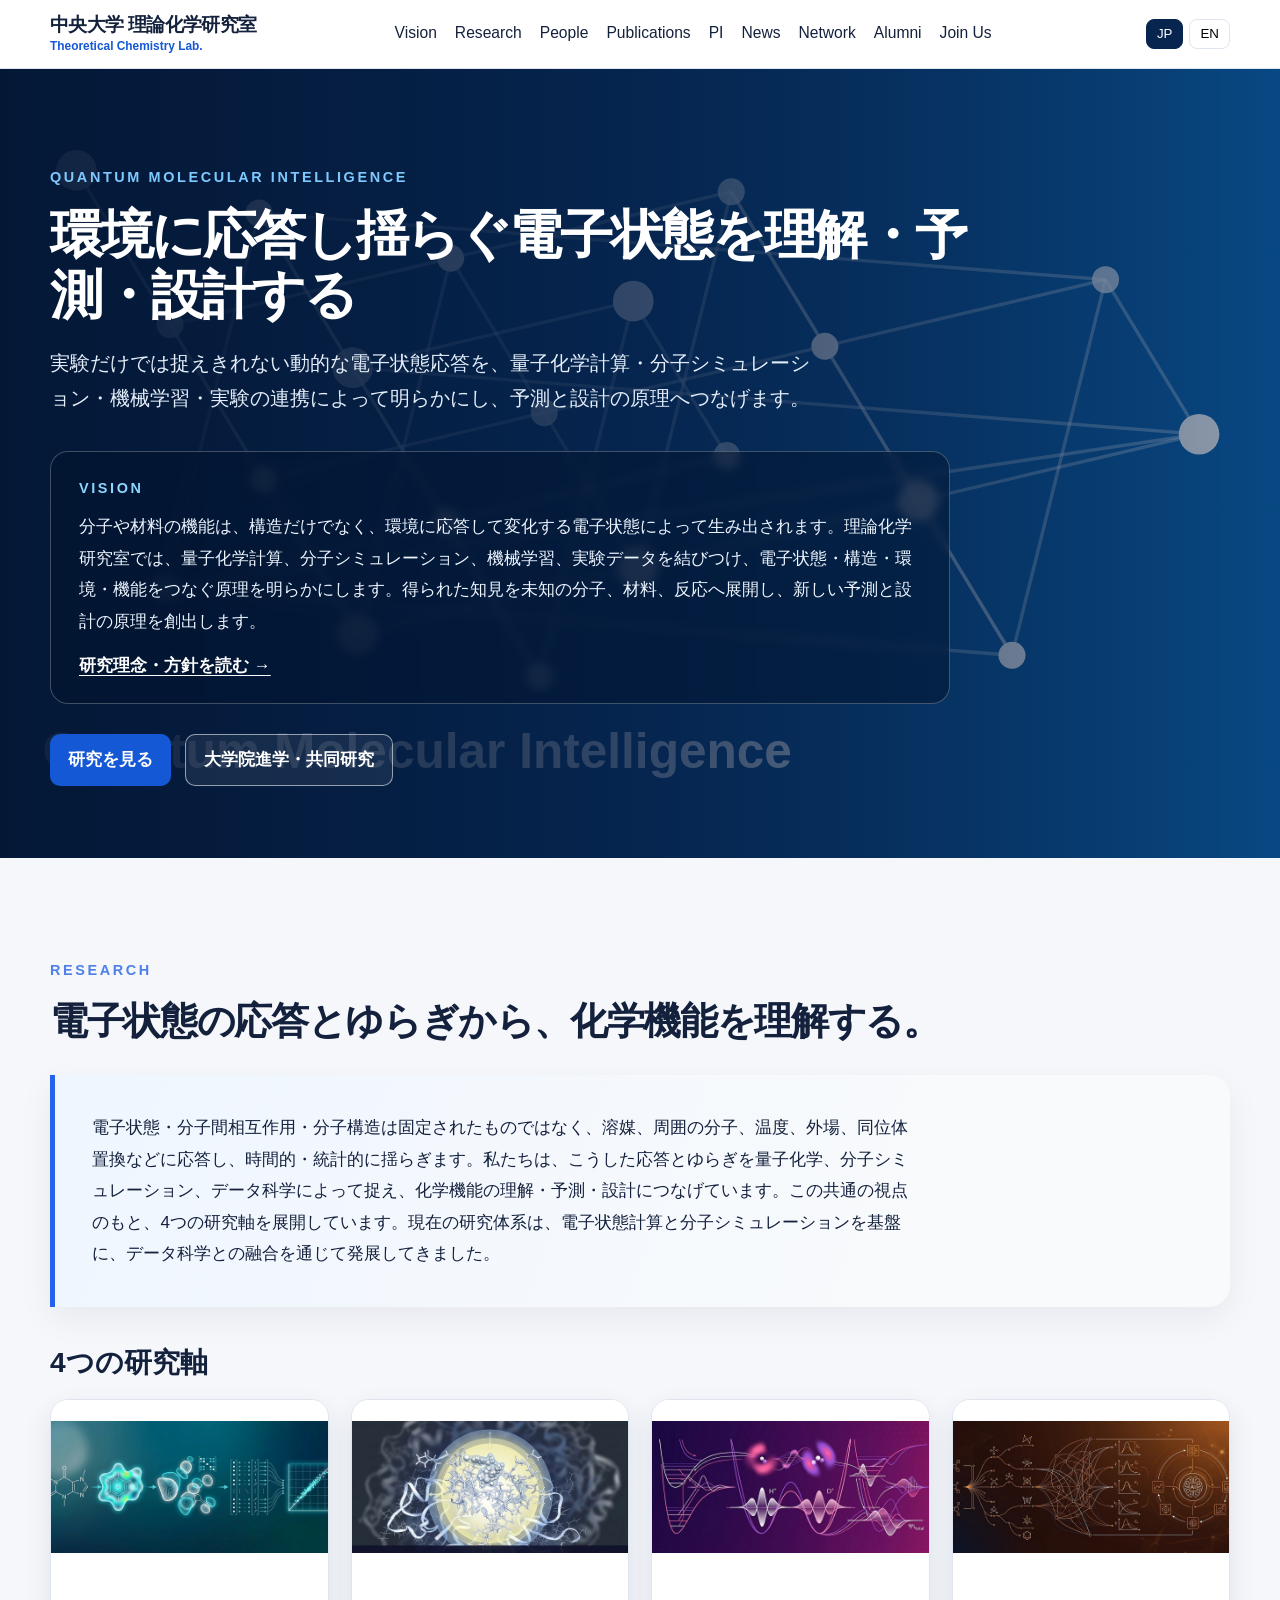
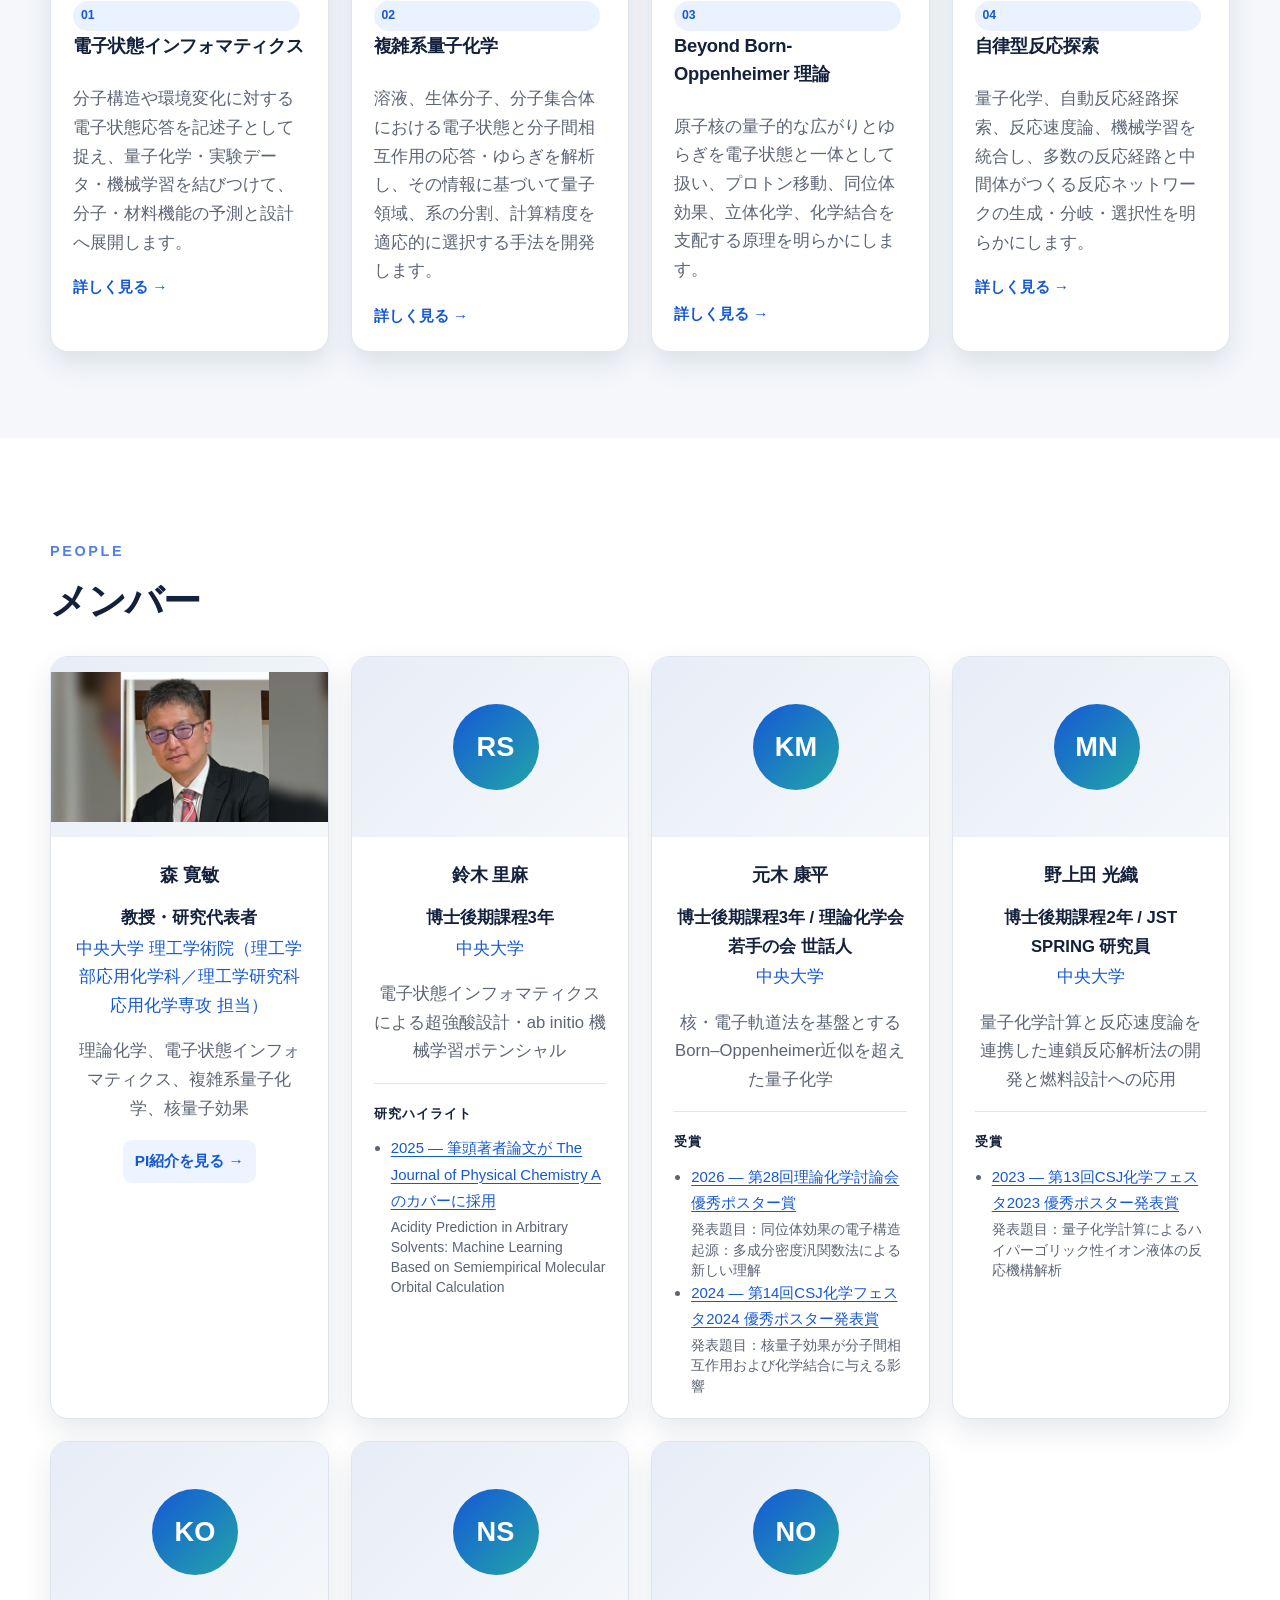
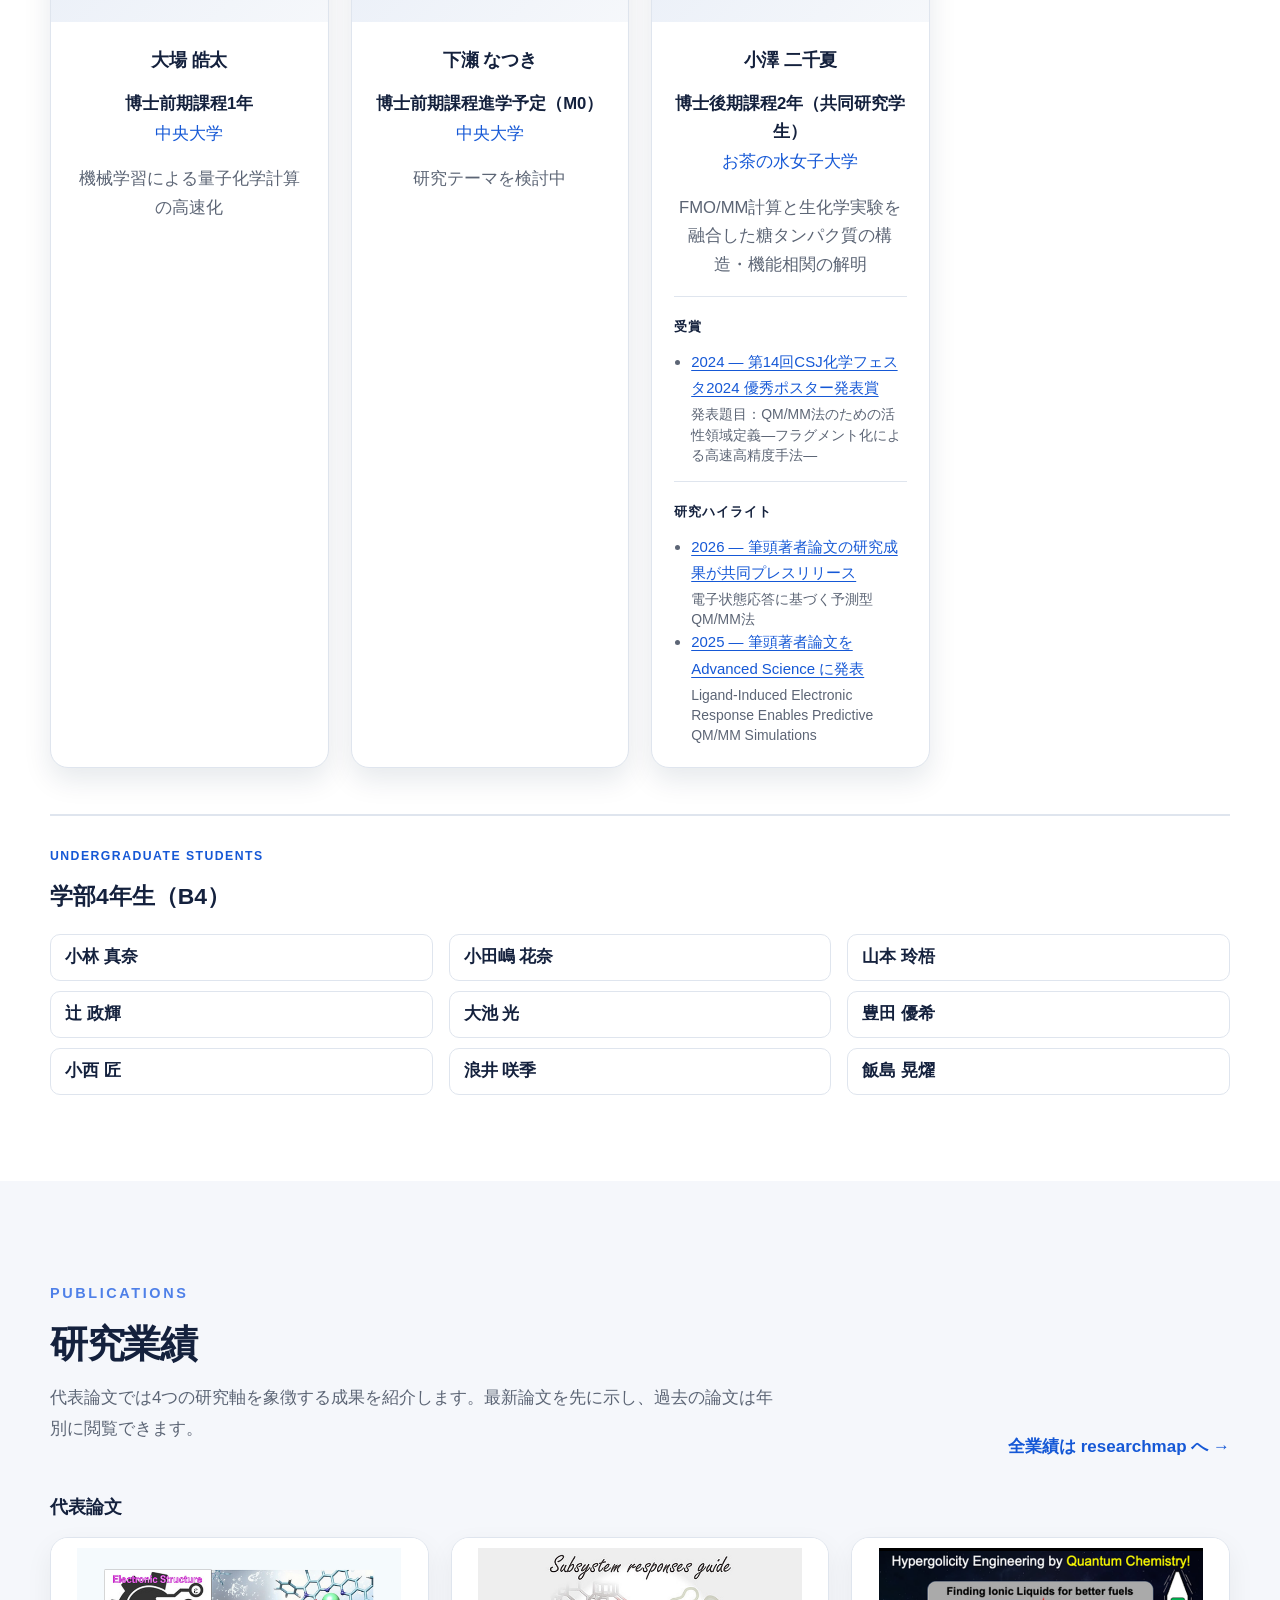
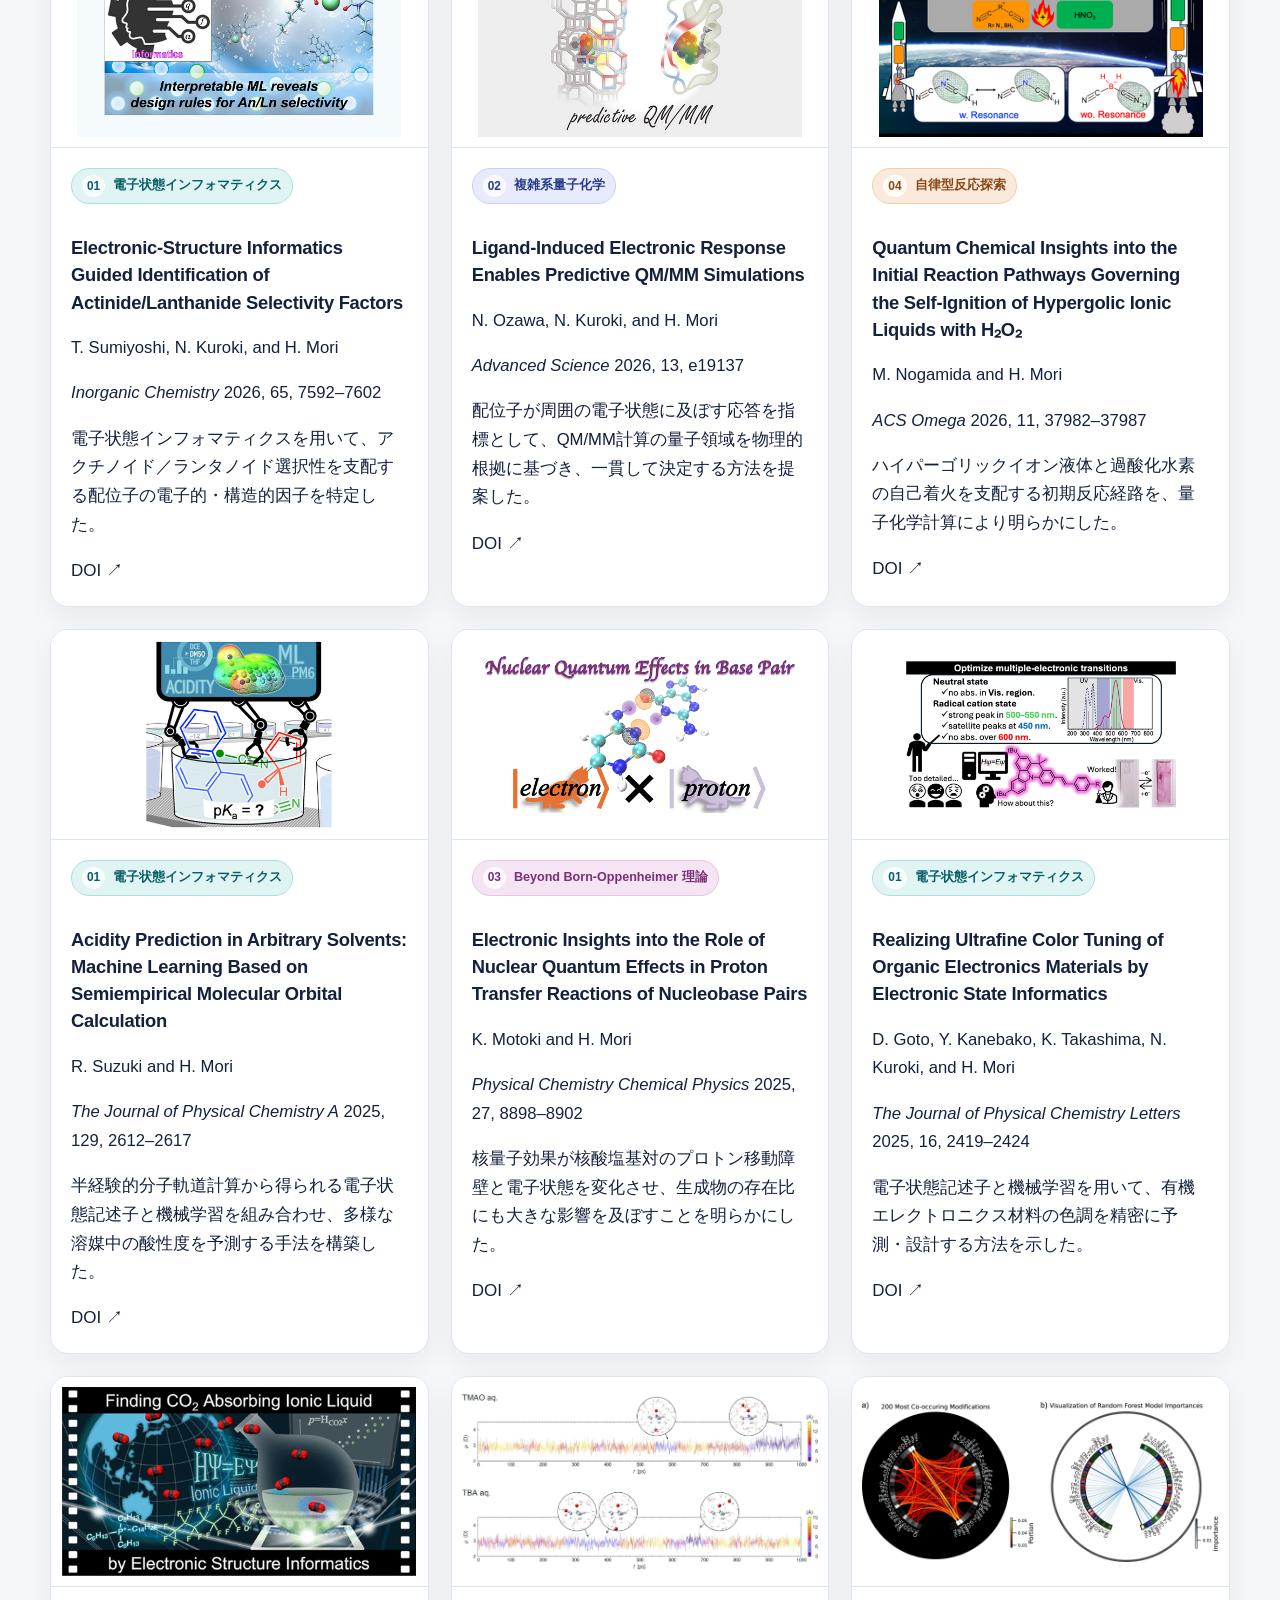
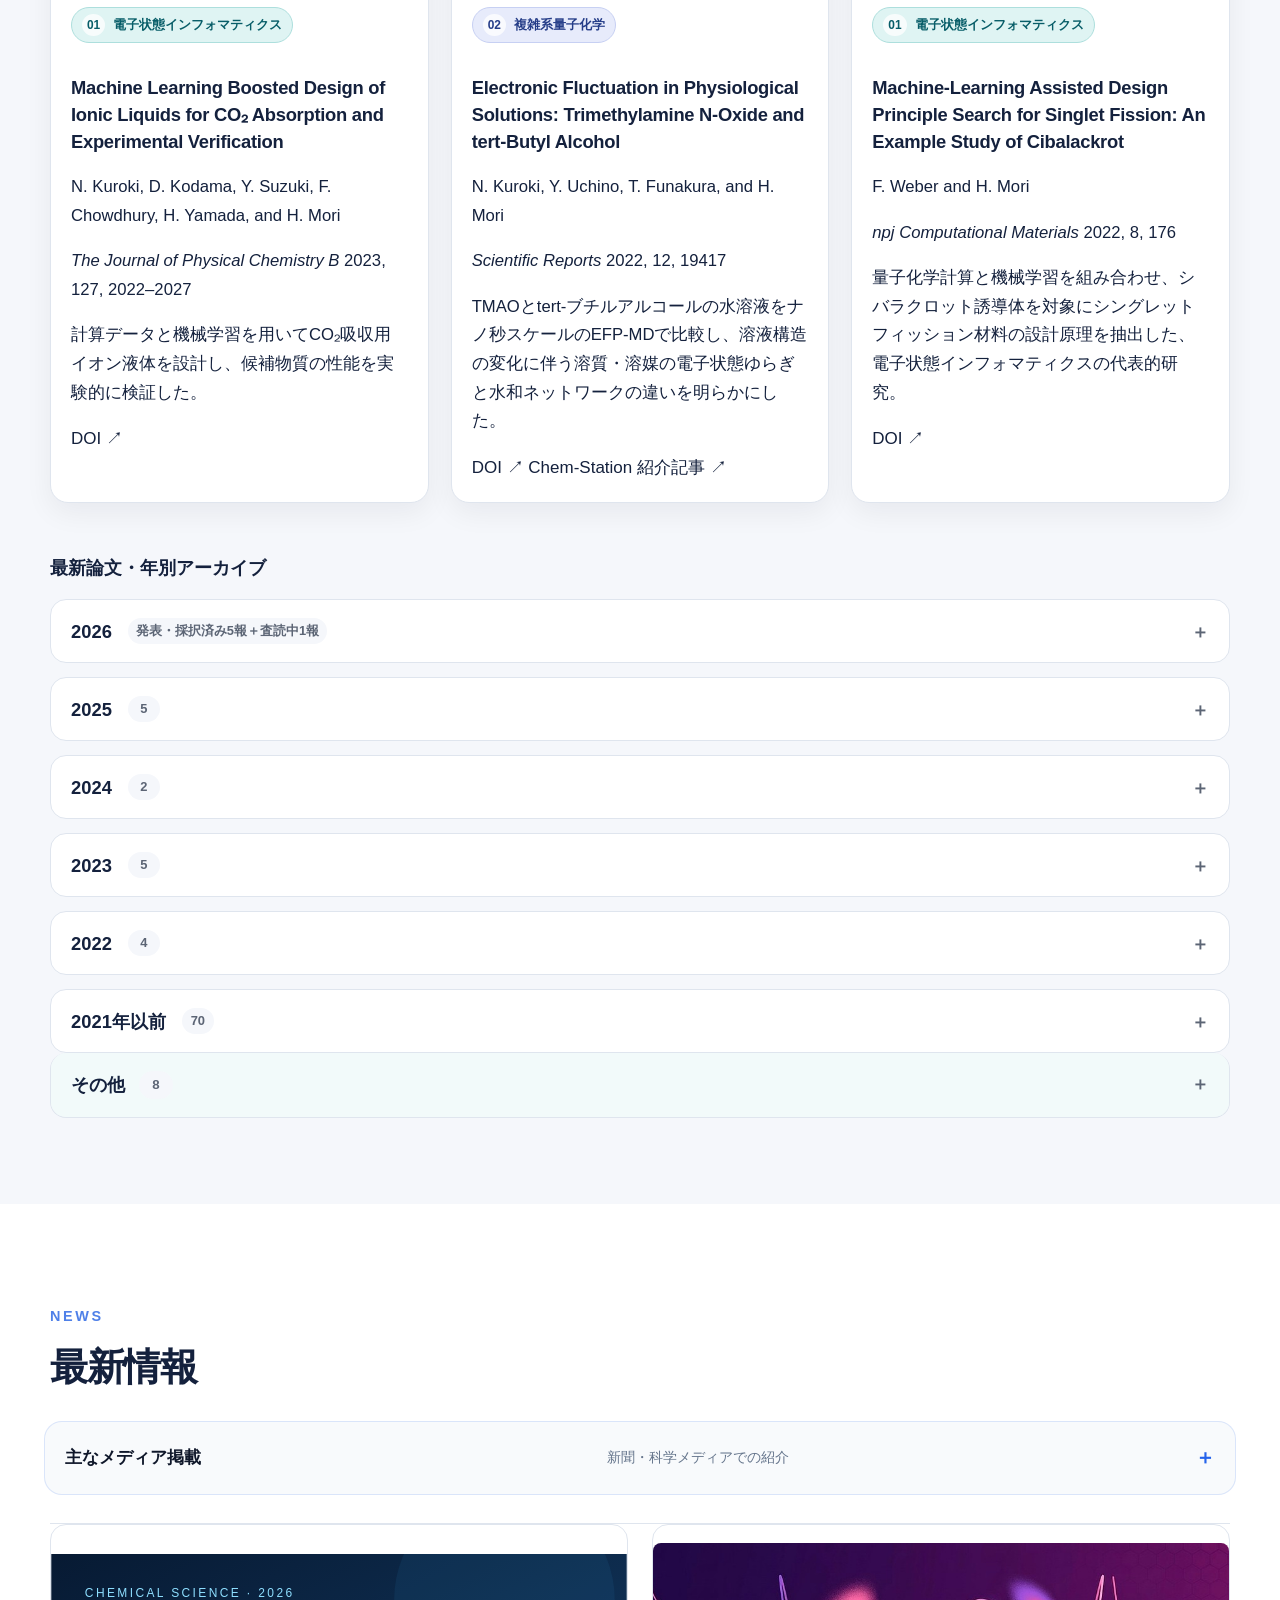
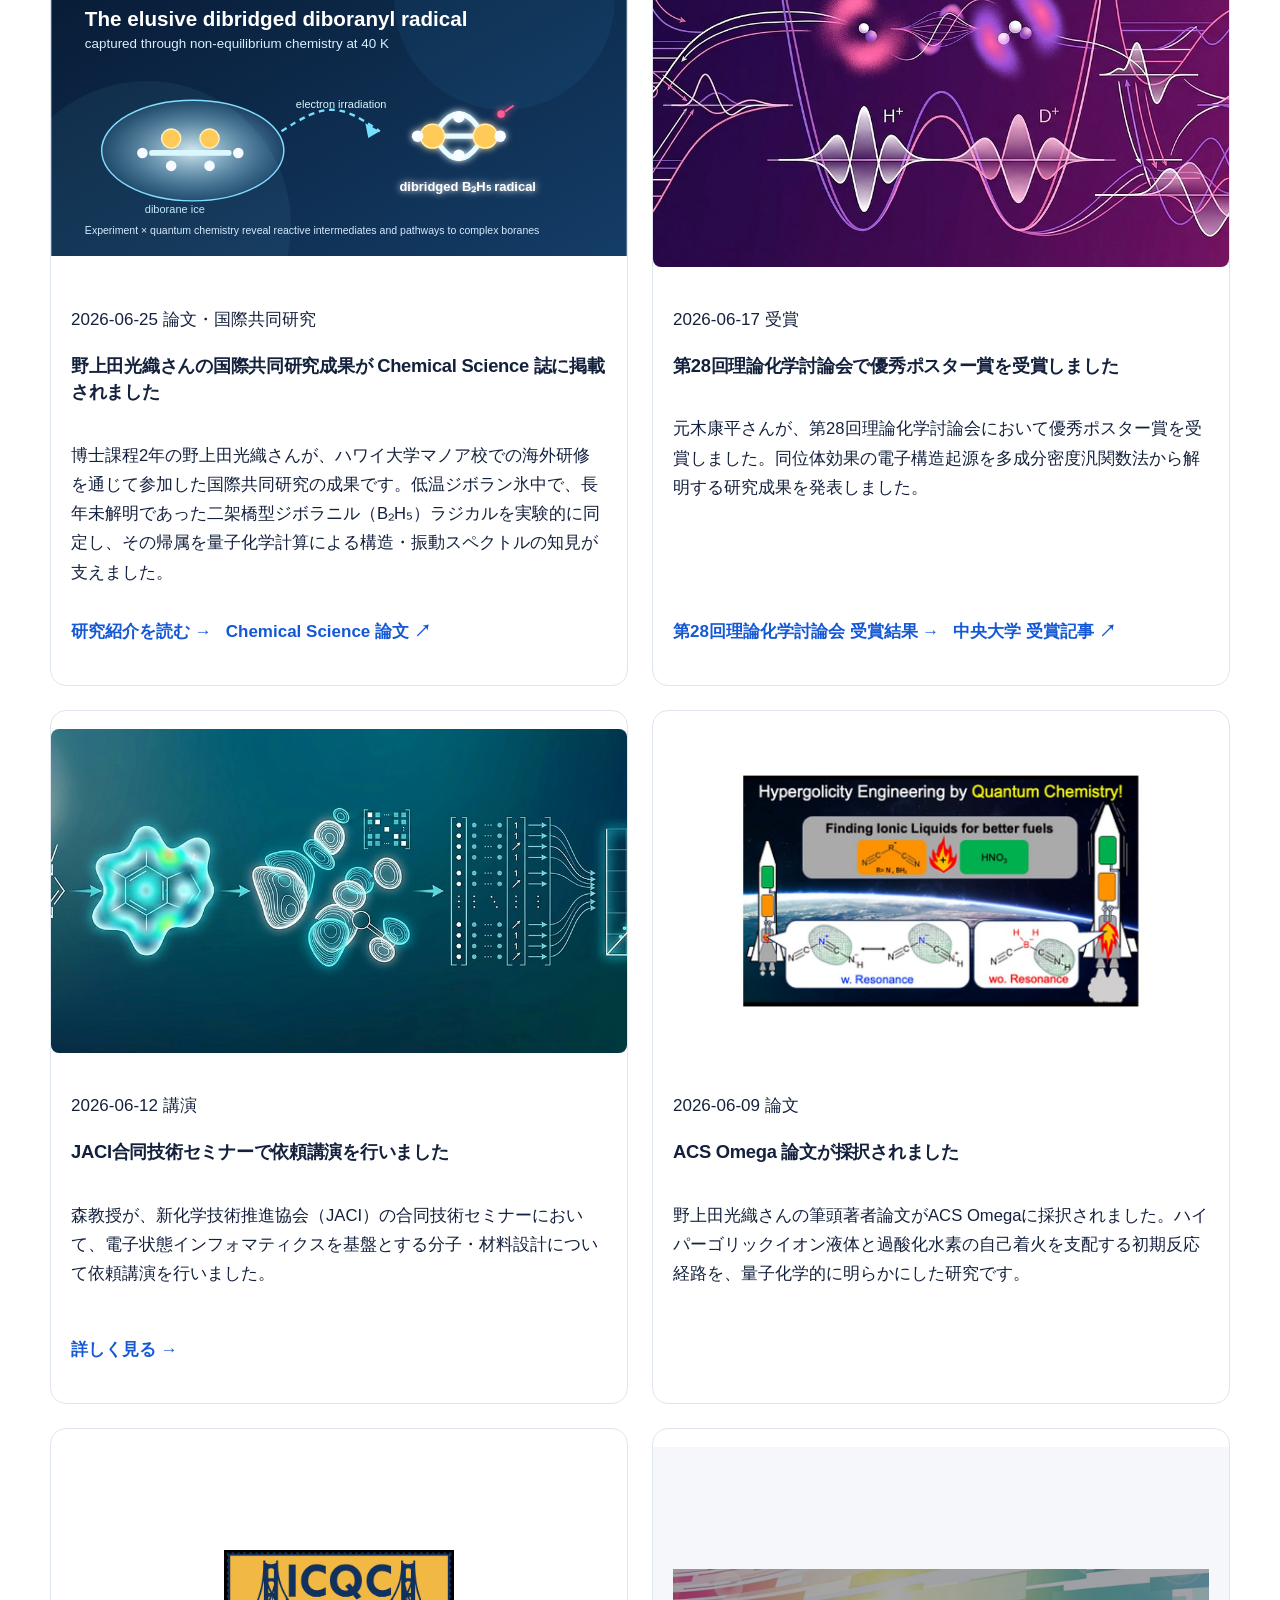
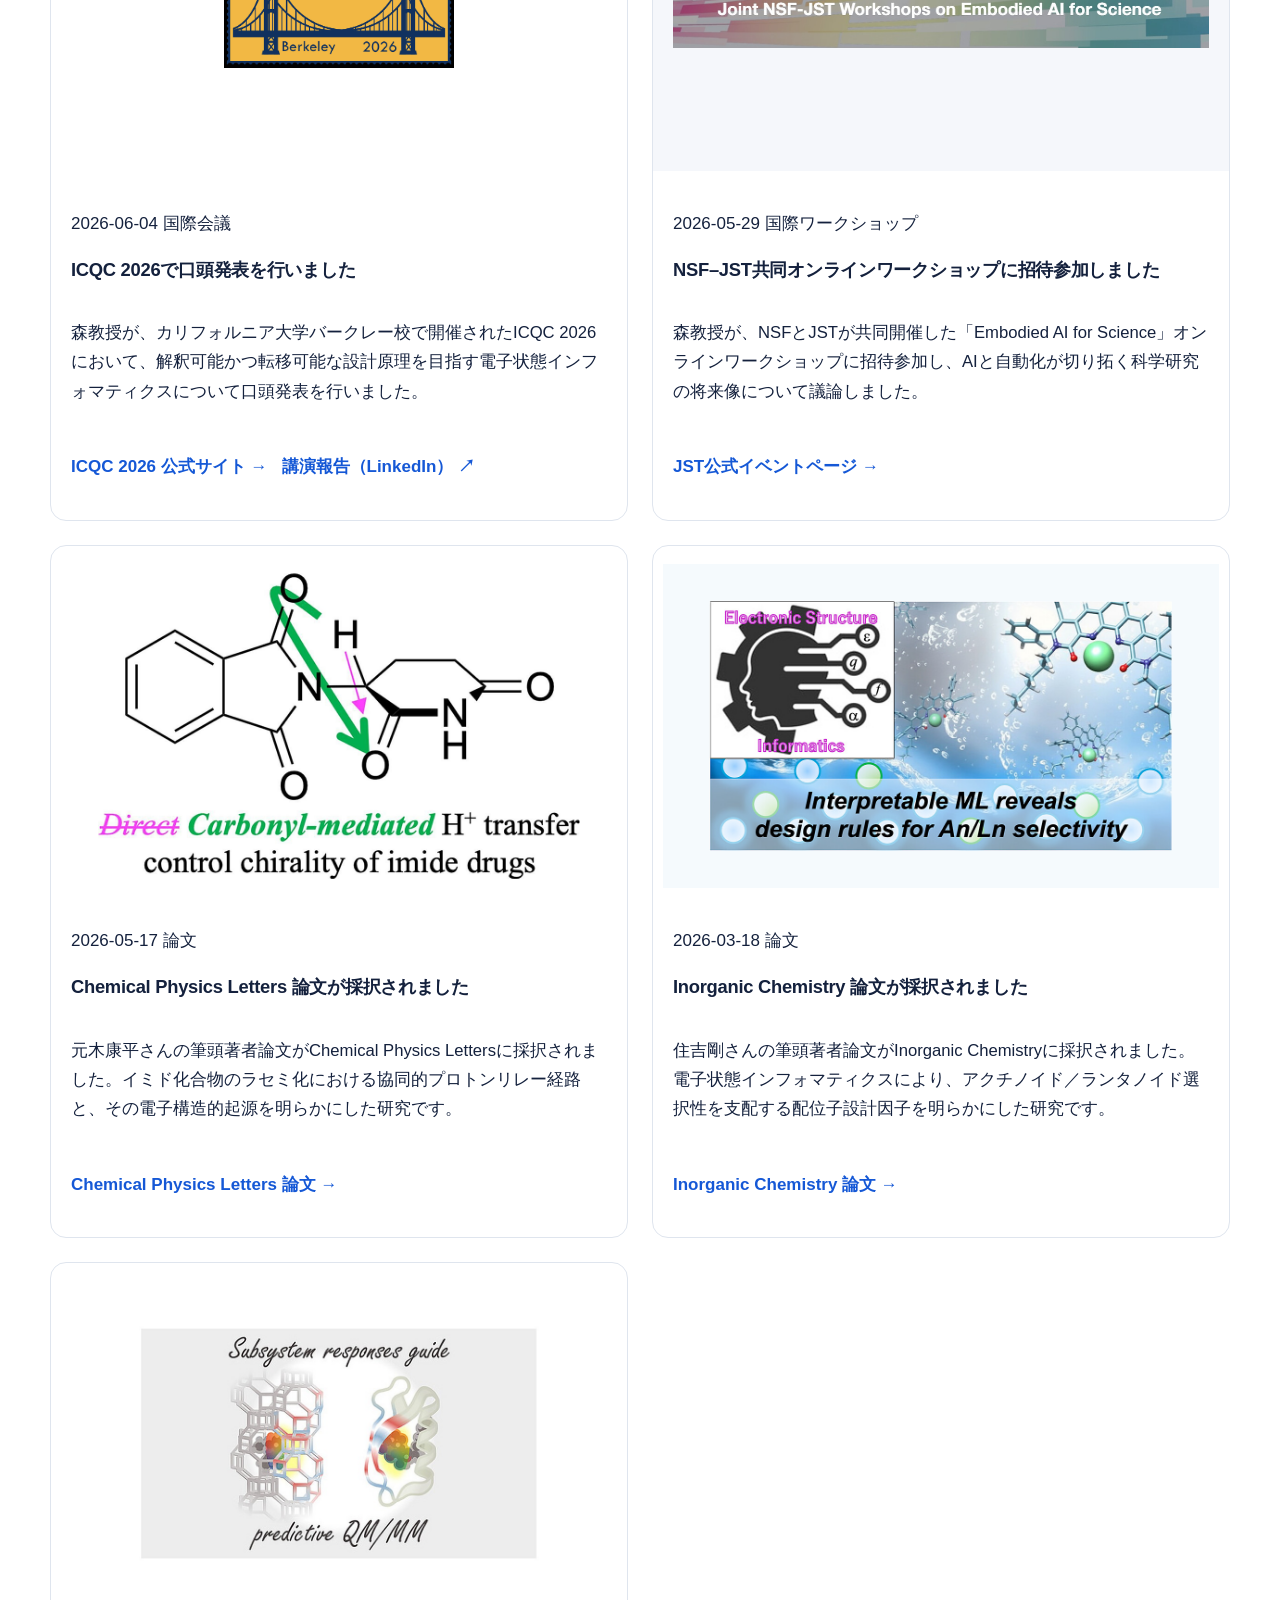
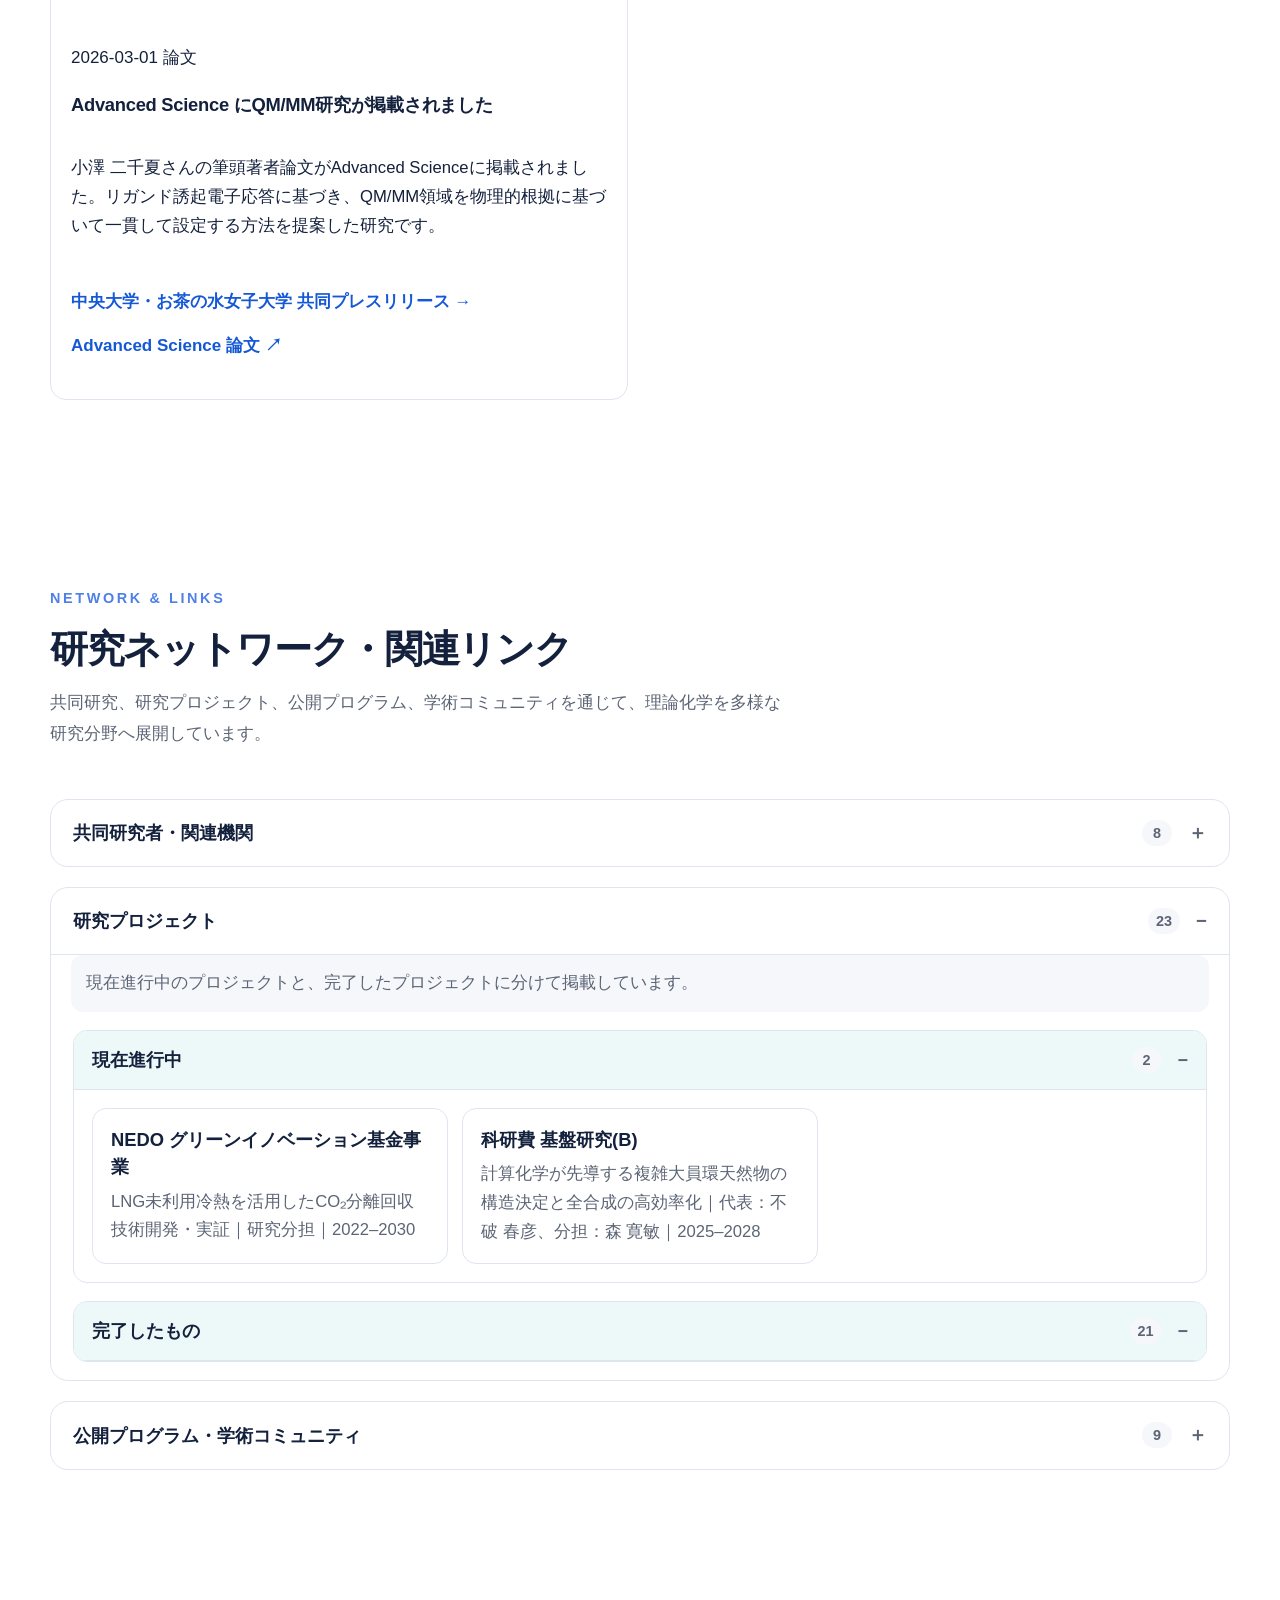
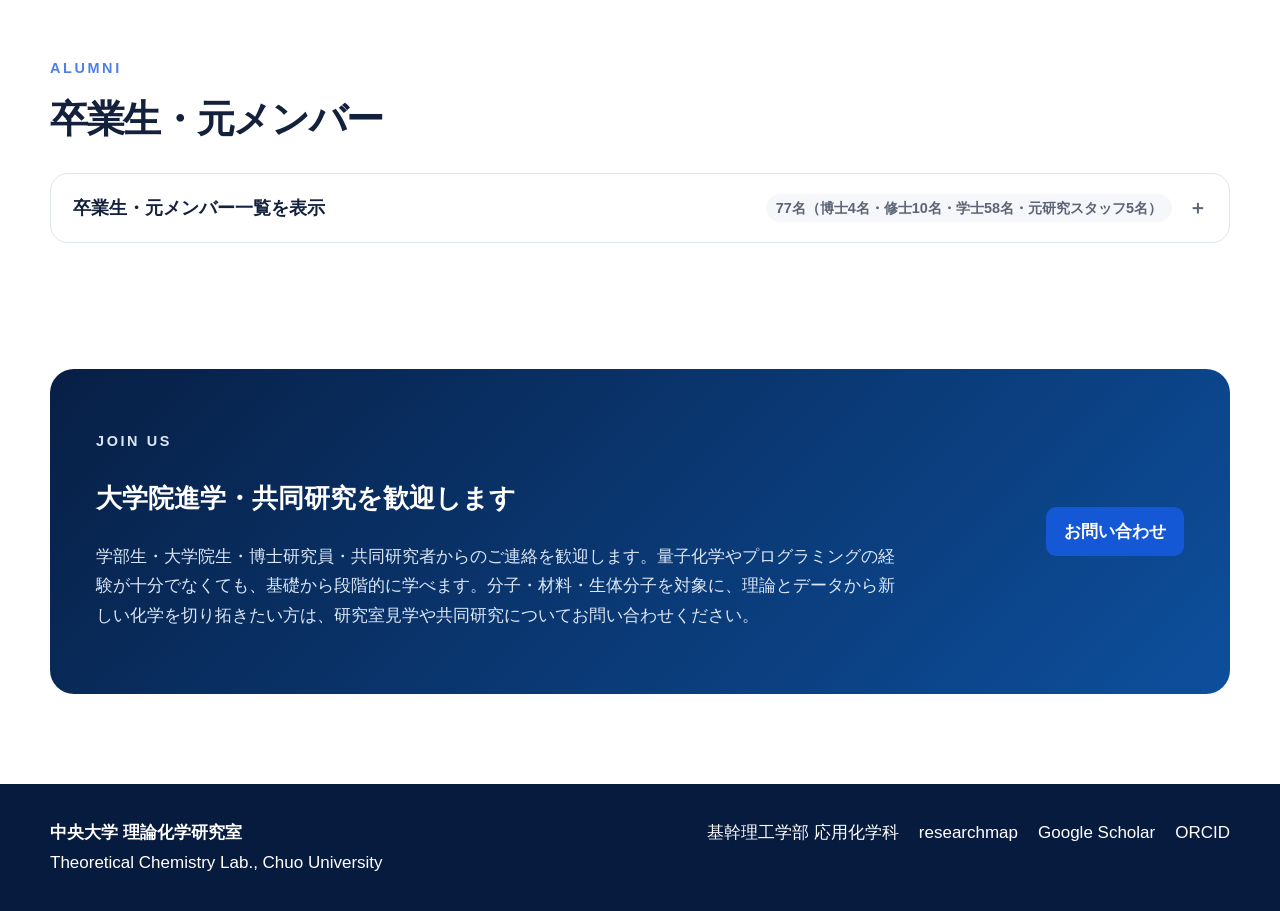
==== commit 88497072: "Refine research hierarchy and navigation" ====
--- a/index.html
+++ b/index.html
@@ -47,9 +47,9 @@
           >Publications</a
         >
         <a data-en="PI" data-ja="PI" href="pi.html">PI</a>
+        <a data-en="News" data-ja="News" href="#news">News</a>
+        <a data-en="Network" data-ja="Network" href="#network">Network</a>
         <a data-en="Alumni" data-ja="Alumni" href="#alumni">Alumni</a>
-        <a data-en="Network" data-ja="Network" href="#network">Network</a>
-        <a data-en="News" data-ja="News" href="#news">News</a>
         <a data-en="Join Us" data-ja="Join Us" href="#join">Join Us</a>
       </nav>
       <div aria-label="Language selector" class="lang-switch">
@@ -126,18 +126,19 @@
         <div class="section-head">
           <div>
             <p class="section-kicker">RESEARCH</p>
-            <h2 data-en="Four Research Pillars" data-ja="4つの研究軸">
-              4つの研究軸
+            <h2
+              data-en="Understanding chemical function through electronic-state responses and fluctuations"
+              data-ja="電子状態の応答とゆらぎから、化学機能を理解する。"
+            >
+              電子状態の応答とゆらぎから、化学機能を理解する。
             </h2>
           </div>
         </div>
-        <div class="research-common-lens" aria-labelledby="common-lens-title">
-          <h3 id="common-lens-title"
-              data-en="Understanding chemical function through electronic-state responses and fluctuations"
-              data-ja="電子状態の応答とゆらぎから、化学機能を理解する。">電子状態の応答とゆらぎから、化学機能を理解する。</h3>
-          <p data-en="Electronic states, intermolecular interactions, and molecular structures are not fixed. They respond to solvents, surrounding molecules, temperature, external fields, and isotopic substitution, and fluctuate over time and across molecular ensembles. We capture these responses and fluctuations through quantum chemistry, molecular simulation, and data science, connecting them to the understanding, prediction, and design of chemical function. This common perspective is developed through four complementary research pillars. The framework has grown from our work in electronic-structure calculations and molecular simulation, further expanded through the integration of quantum chemistry and data science following a JST PRESTO project in materials informatics."
-             data-ja="電子状態・分子間相互作用・分子構造は固定されたものではなく、溶媒、周囲の分子、温度、外場、同位体置換などに応答し、時間的・統計的に揺らぎます。私たちは、こうした応答とゆらぎを量子化学、分子シミュレーション、データ科学によって捉え、化学機能の理解・予測・設計につなげています。この共通の視点のもと、4つの研究軸を展開しています。現在の研究体系は、電子状態計算と分子シミュレーションを基盤に、JSTさきがけ（マテリアルズ・インフォマティクス領域）を契機としたデータ科学との融合を通じて発展してきました。">電子状態・分子間相互作用・分子構造は固定されたものではなく、溶媒、周囲の分子、温度、外場、同位体置換などに応答し、時間的・統計的に揺らぎます。私たちは、こうした応答とゆらぎを量子化学、分子シミュレーション、データ科学によって捉え、化学機能の理解・予測・設計につなげています。この共通の視点のもと、4つの研究軸を展開しています。現在の研究体系は、電子状態計算と分子シミュレーションを基盤に、JSTさきがけ（マテリアルズ・インフォマティクス領域）を契機としたデータ科学との融合を通じて発展してきました。</p>
+        <div class="research-common-lens">
+          <p data-en="Electronic states, intermolecular interactions, and molecular structures are not fixed. They respond to solvents, surrounding molecules, temperature, external fields, and isotopic substitution, and fluctuate over time and across molecular ensembles. We capture these responses and fluctuations through quantum chemistry, molecular simulation, and data science, connecting them to the understanding, prediction, and design of chemical function. This common perspective is developed through four complementary research pillars. The framework has evolved from electronic-structure calculations and molecular simulation through their integration with data science."
+             data-ja="電子状態・分子間相互作用・分子構造は固定されたものではなく、溶媒、周囲の分子、温度、外場、同位体置換などに応答し、時間的・統計的に揺らぎます。私たちは、こうした応答とゆらぎを量子化学、分子シミュレーション、データ科学によって捉え、化学機能の理解・予測・設計につなげています。この共通の視点のもと、4つの研究軸を展開しています。現在の研究体系は、電子状態計算と分子シミュレーションを基盤に、データ科学との融合を通じて発展してきました。">電子状態・分子間相互作用・分子構造は固定されたものではなく、溶媒、周囲の分子、温度、外場、同位体置換などに応答し、時間的・統計的に揺らぎます。私たちは、こうした応答とゆらぎを量子化学、分子シミュレーション、データ科学によって捉え、化学機能の理解・予測・設計につなげています。この共通の視点のもと、4つの研究軸を展開しています。現在の研究体系は、電子状態計算と分子シミュレーションを基盤に、データ科学との融合を通じて発展してきました。</p>
         </div>
+        <h3 class="research-pillars-title" data-en="Four Research Pillars" data-ja="4つの研究軸">4つの研究軸</h3>
         <div class="card-grid research-grid" id="research-grid"></div>
 
       </section>
--- a/assets/css/style.css
+++ b/assets/css/style.css
@@ -2833,6 +2833,15 @@
 @media(max-width:620px){.fluctuation-media-grid{grid-template-columns:1fr}.fluctuation-media-card{min-height:0}}
 
 
+
+.research-pillars-title{
+  width:100%;
+  max-width:var(--max);
+  margin:2.2rem auto 1rem;
+  font-size:clamp(1.35rem,2.2vw,1.8rem);
+  line-height:1.35;
+}
+
 /* Research narrative: one scientific question across four pillars */
 .research-common-lens{
   width:100%;
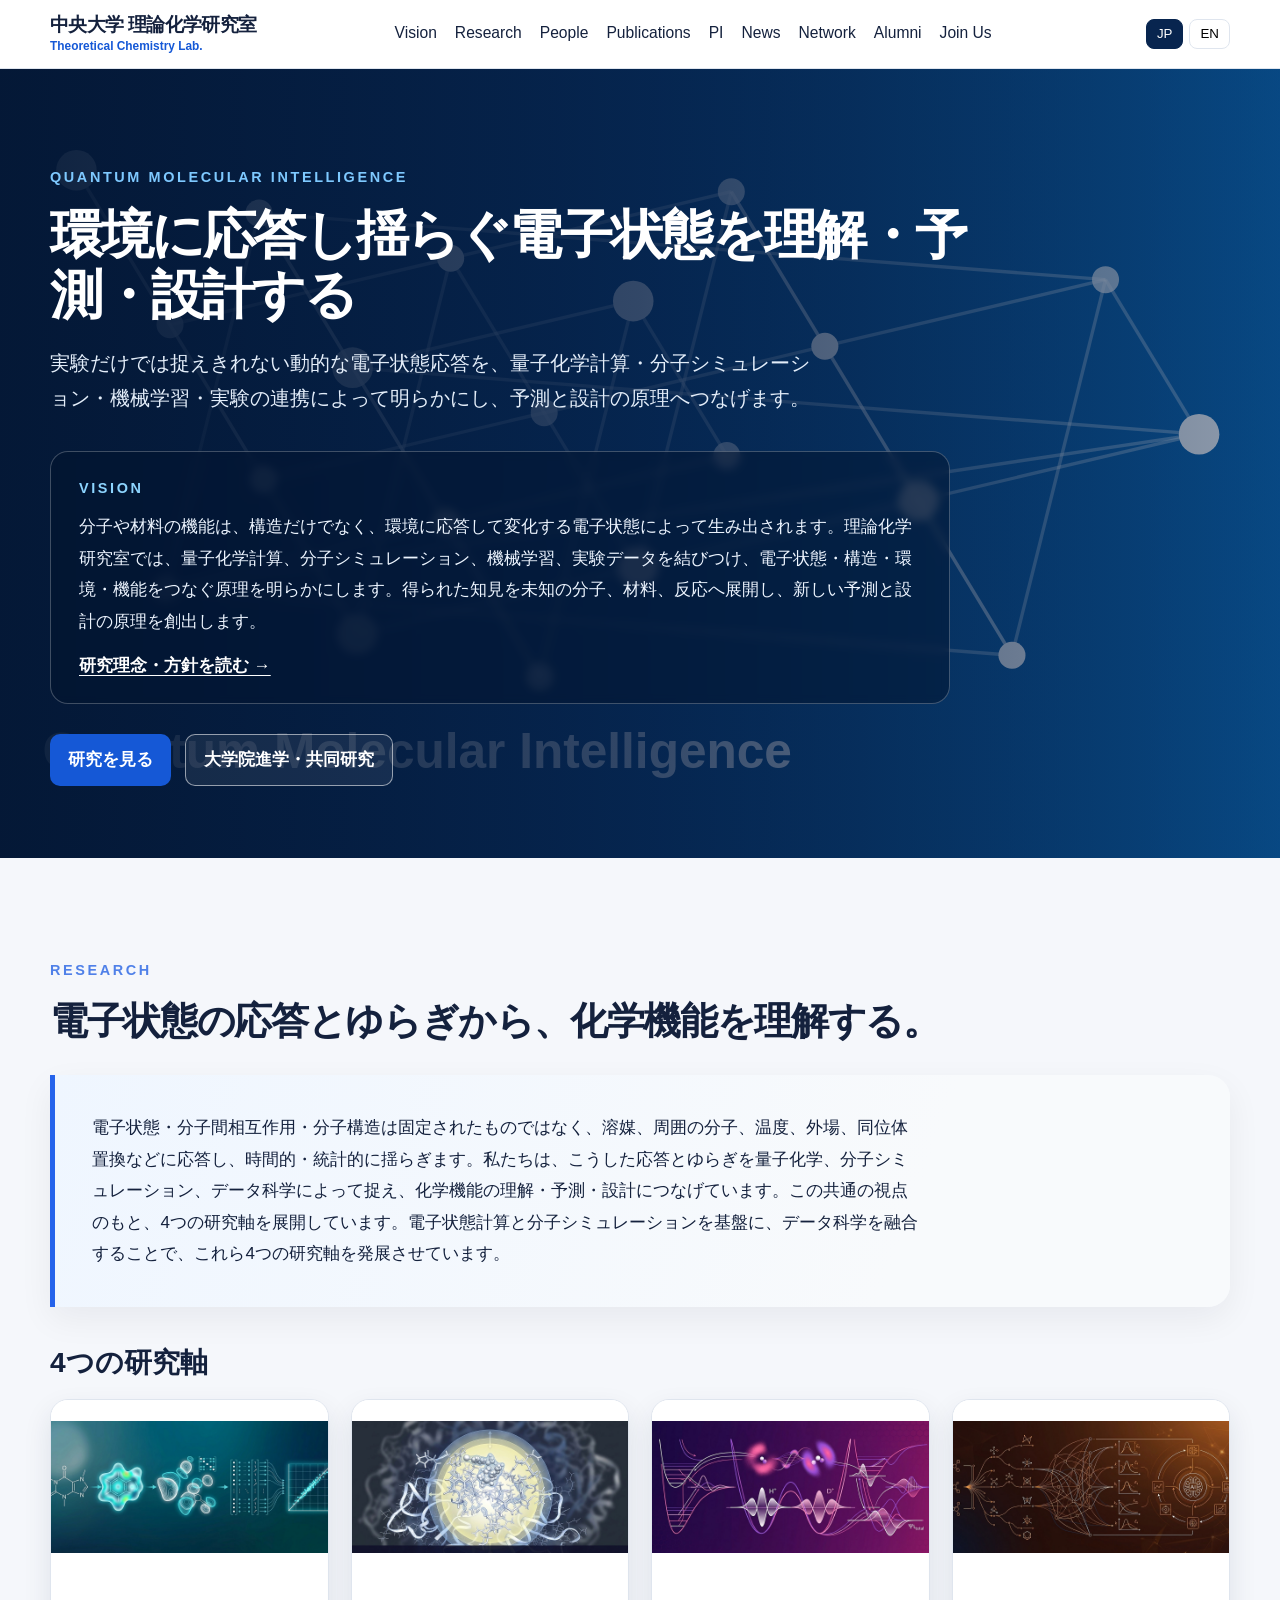
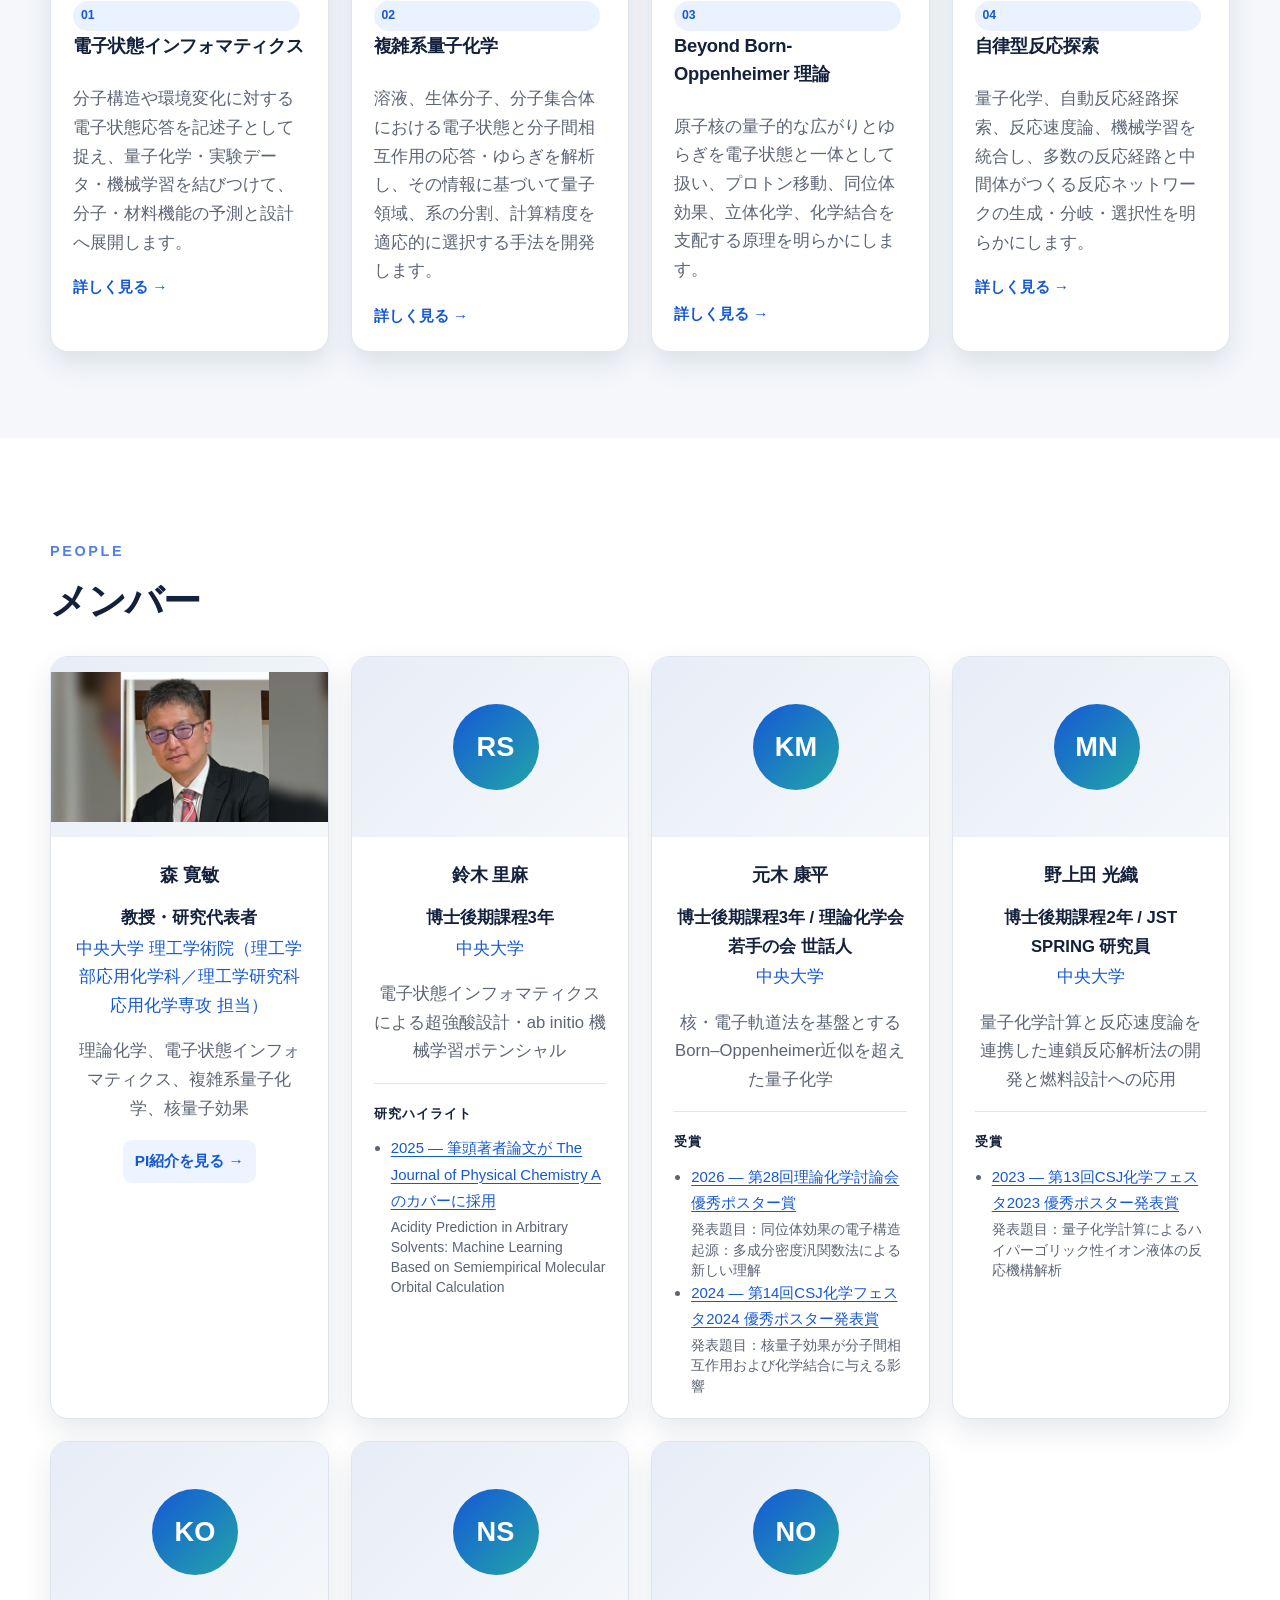
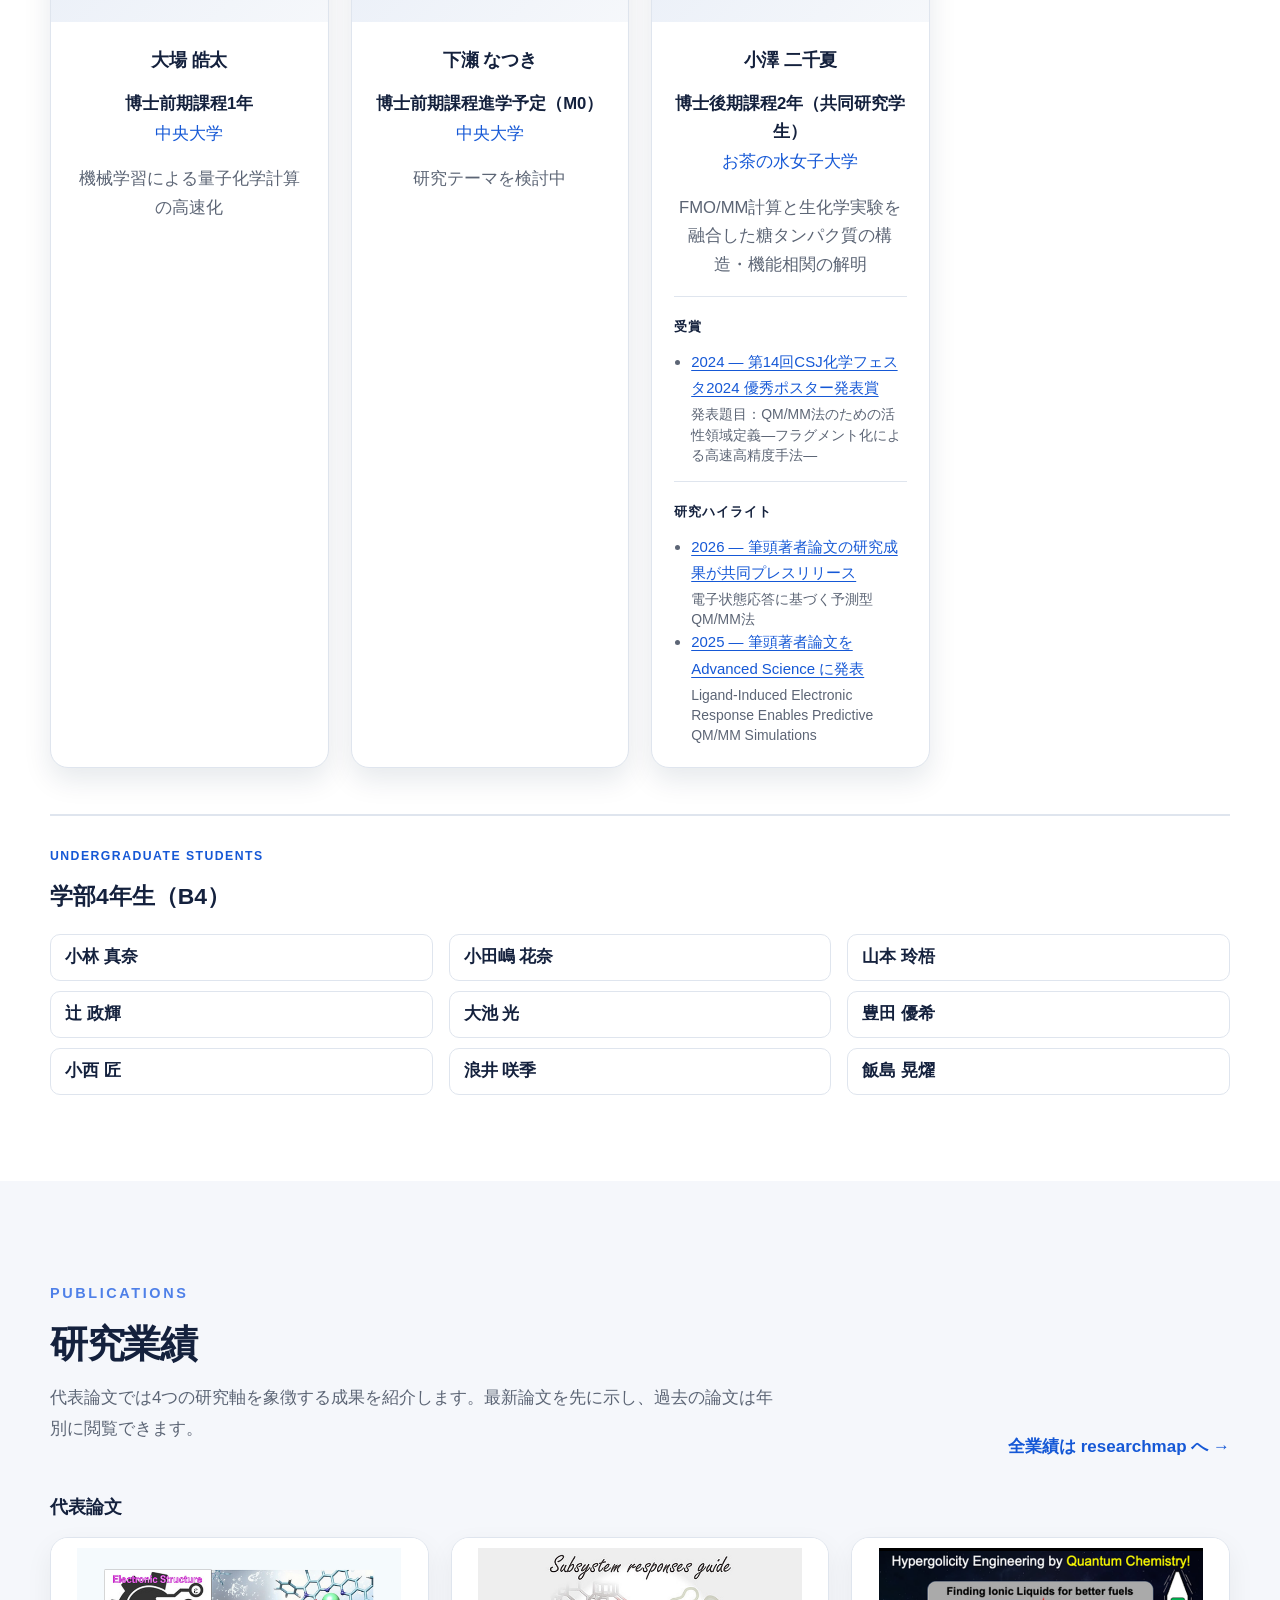
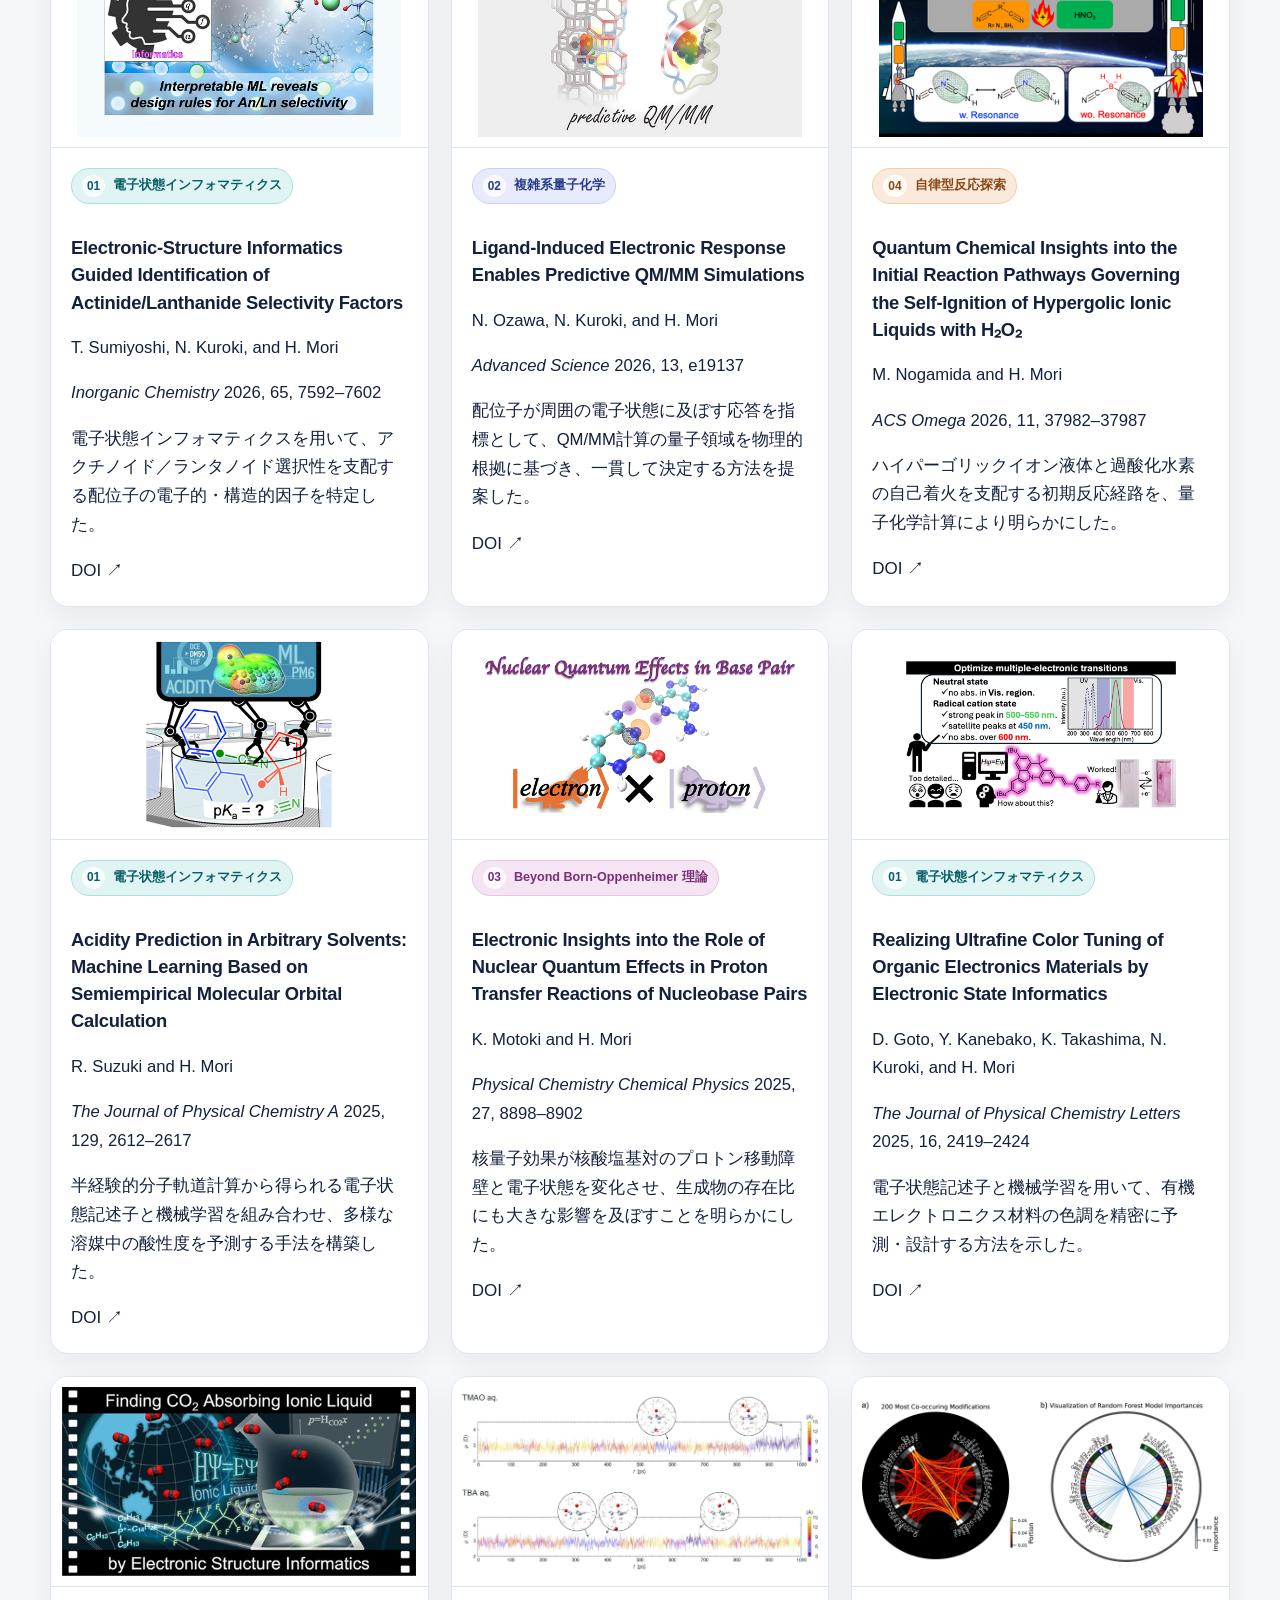
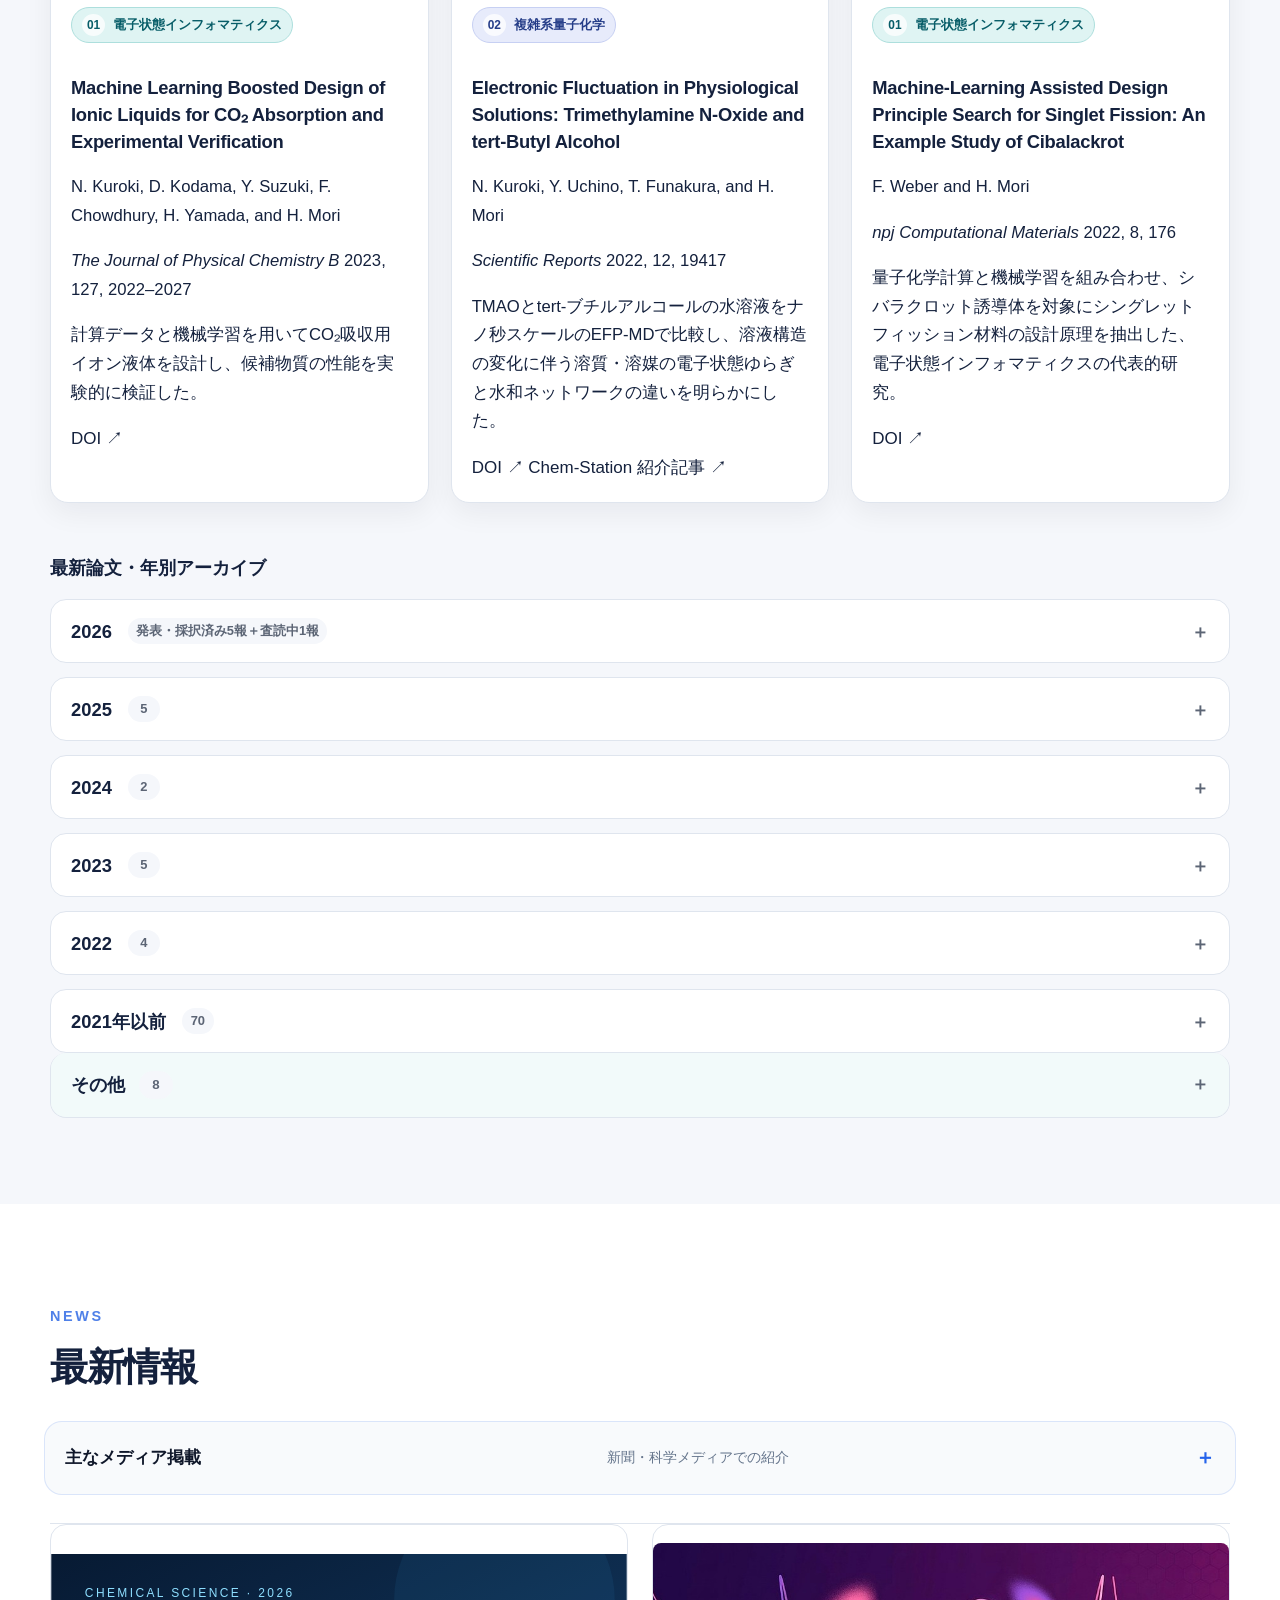
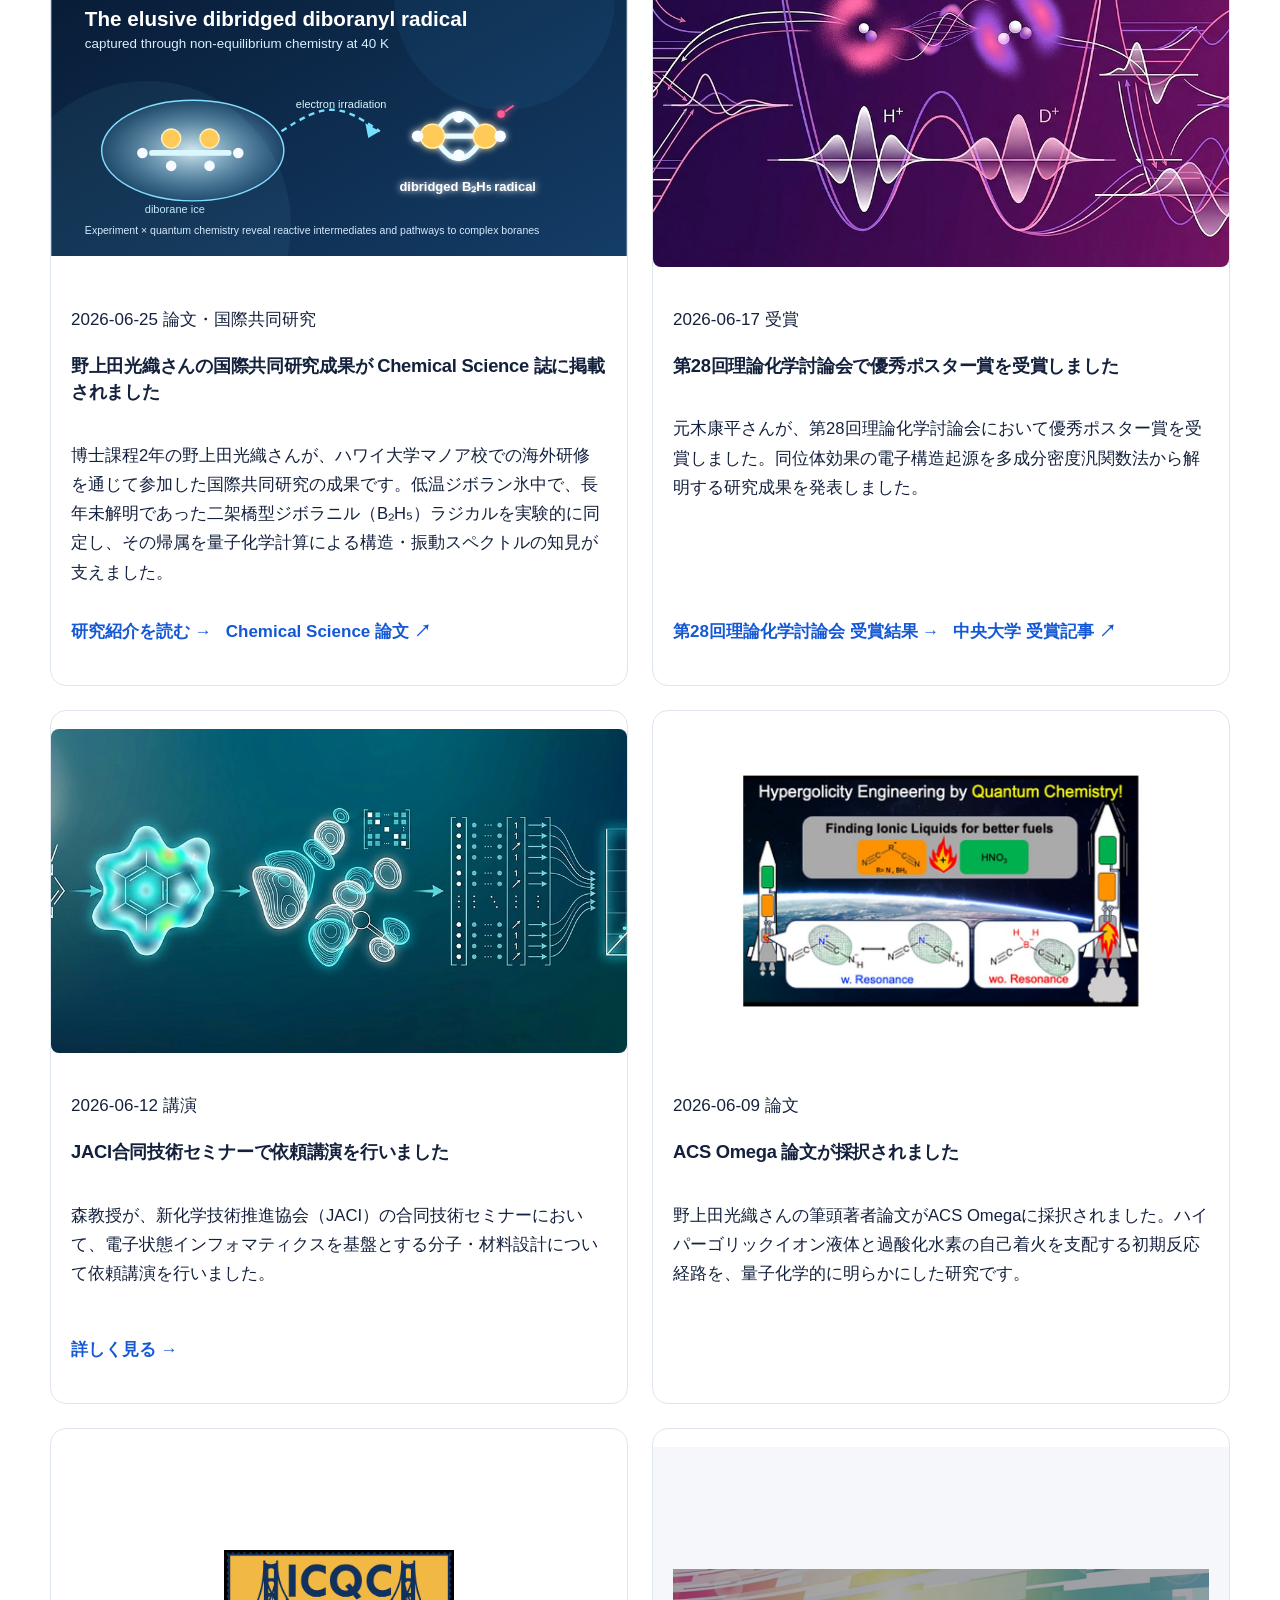
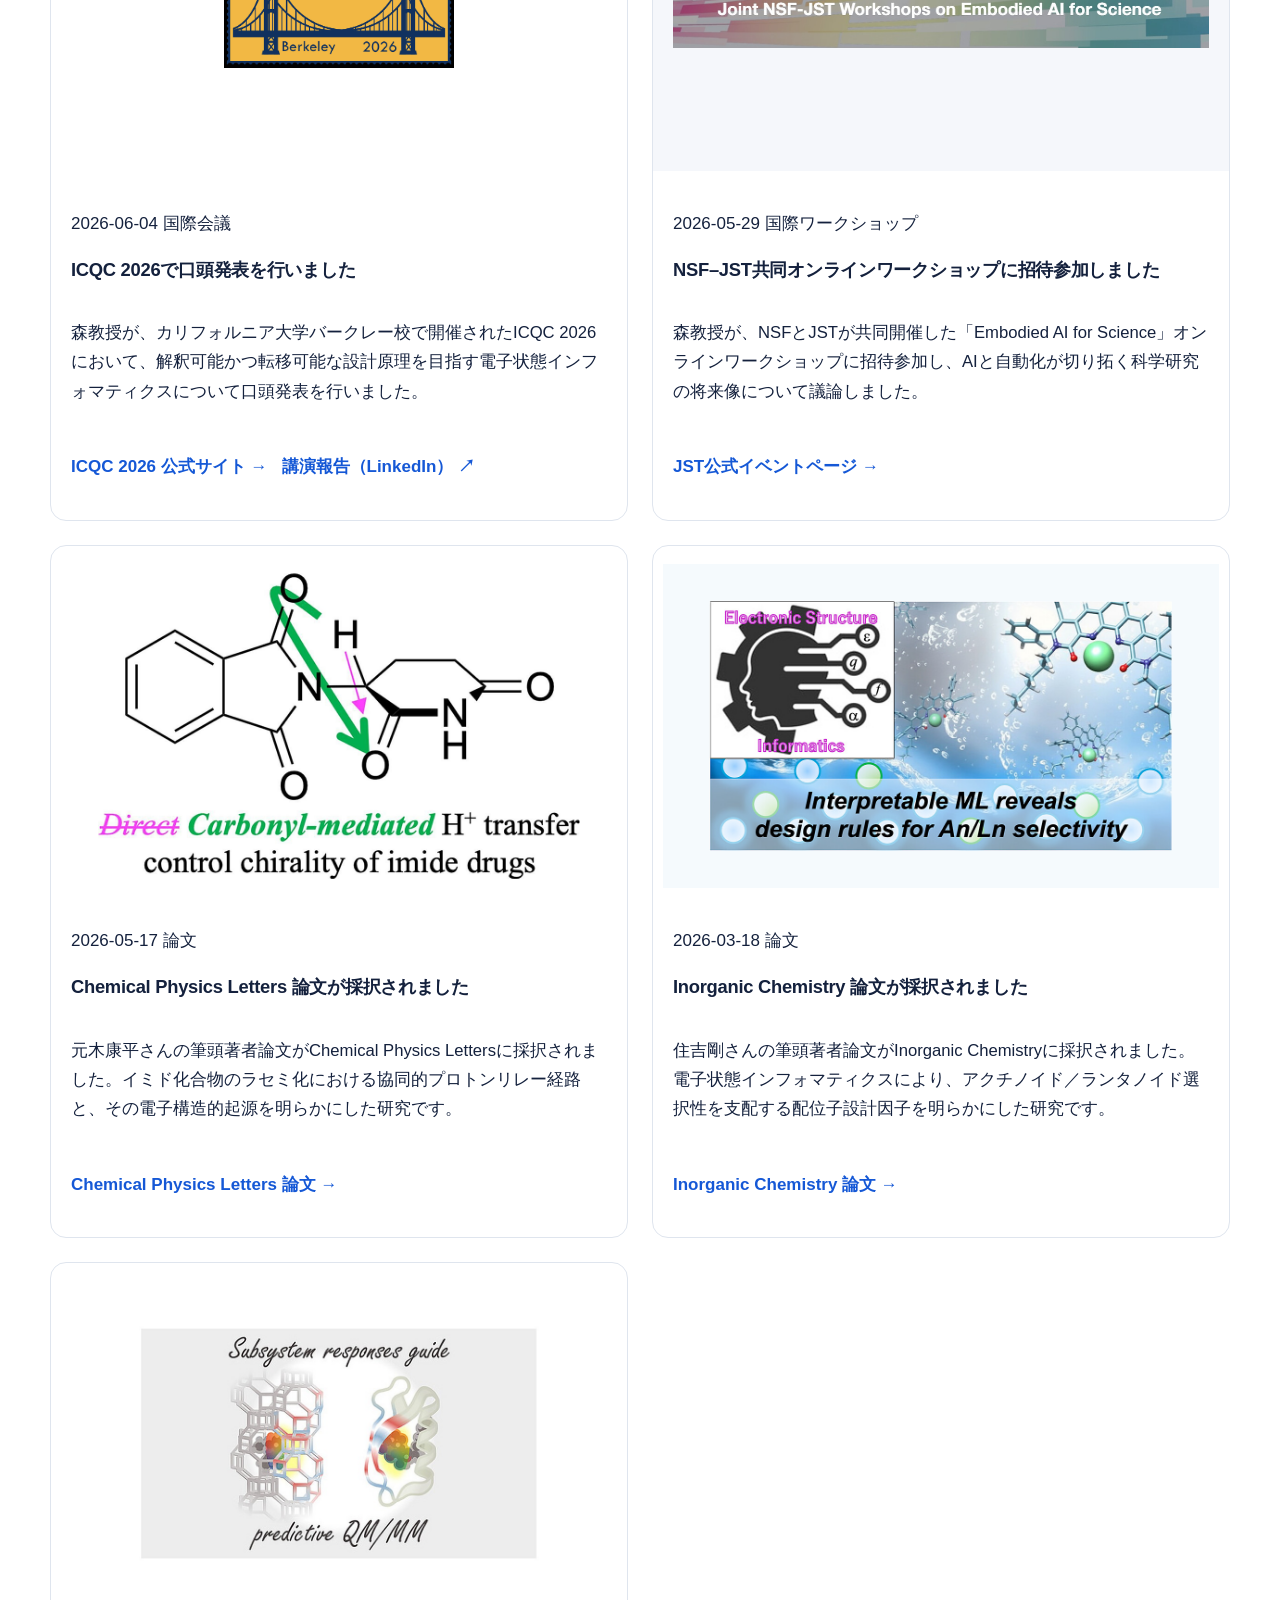
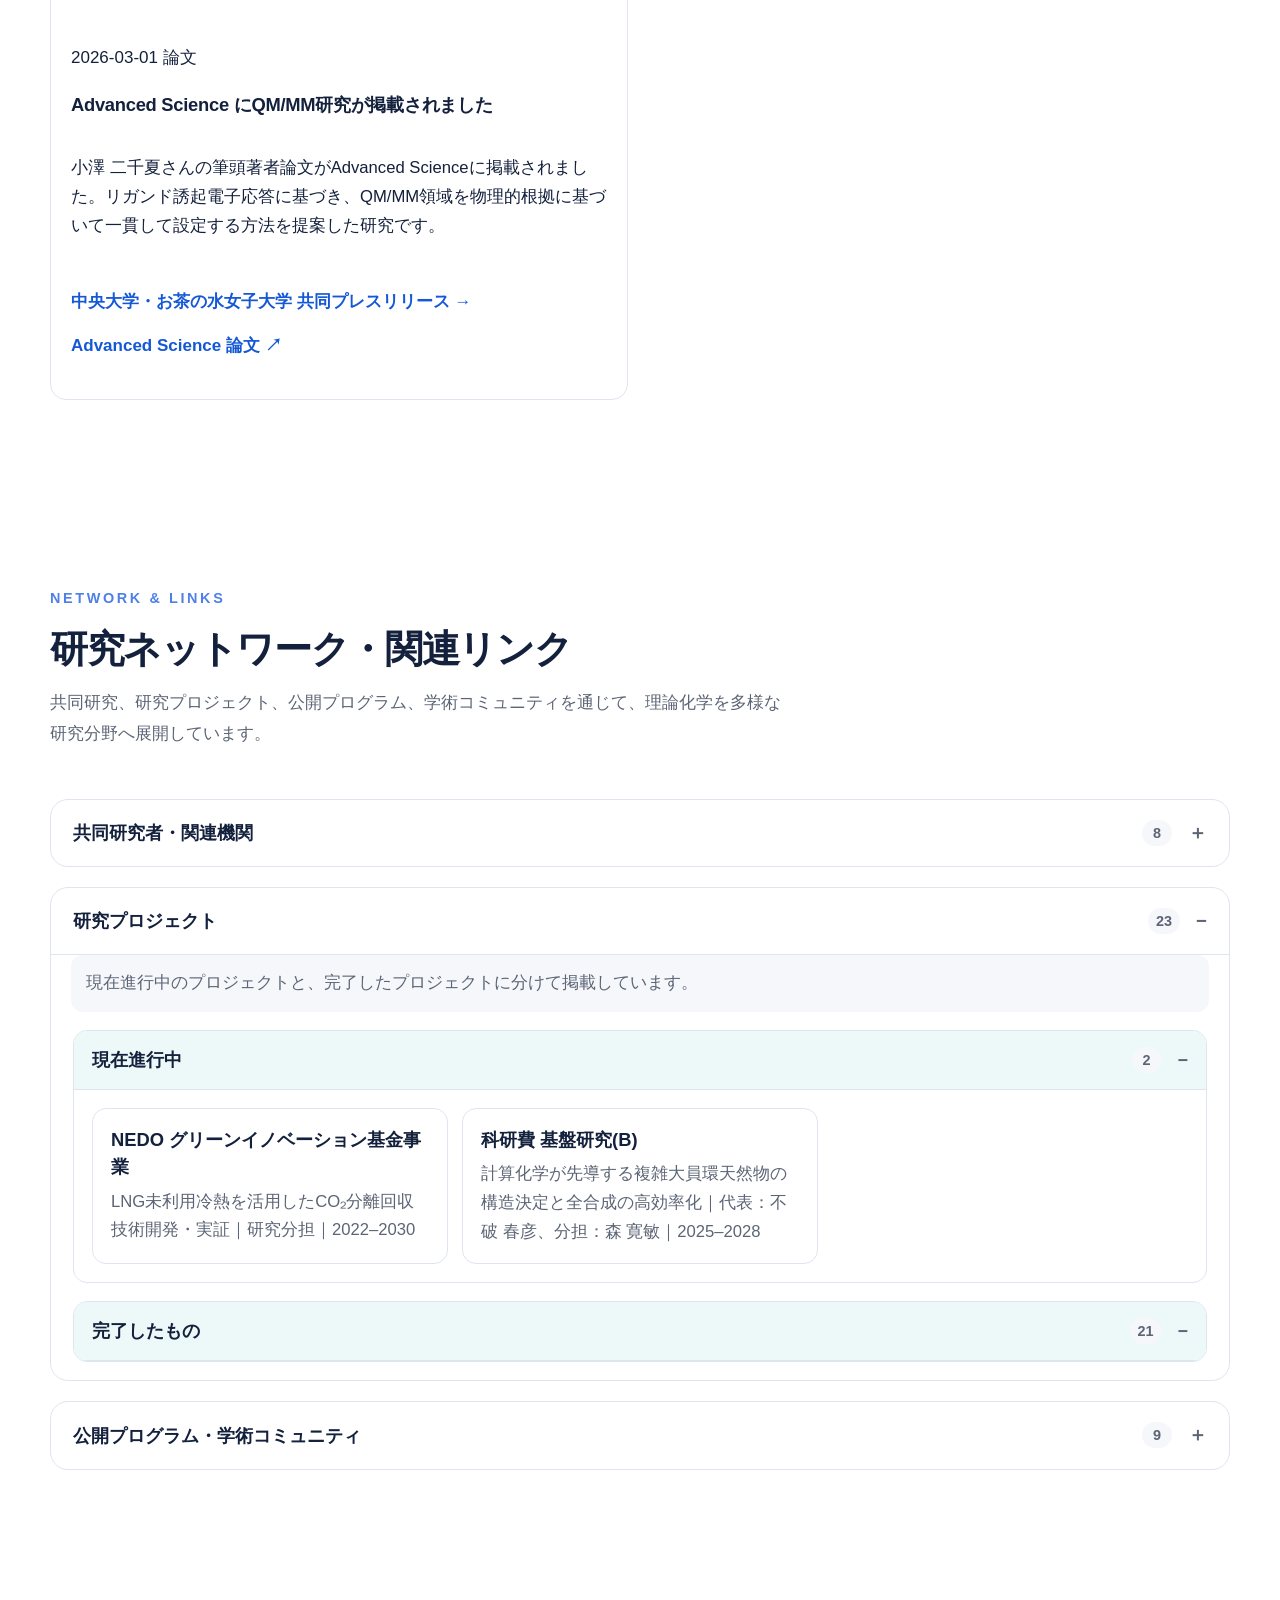
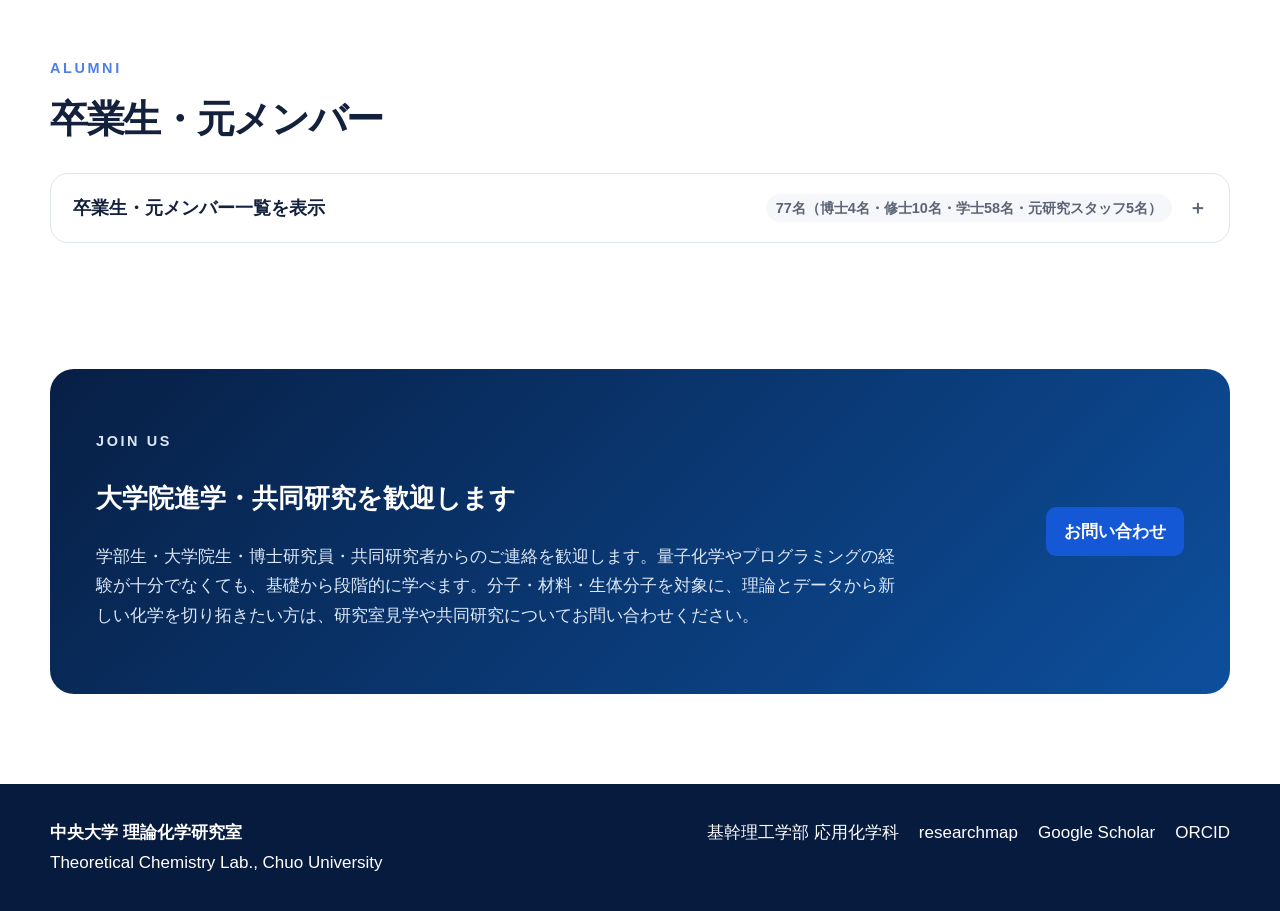
==== commit 5a60ed42: "a" ====
--- a/index.html
+++ b/index.html
@@ -39,7 +39,7 @@
         >
       </a>
       <button aria-label="メニューを開く" class="nav-toggle">☰</button>
-      <nav class="nav">
+      <nav class="nav" aria-label="Main navigation">
         <a data-en="Vision" data-ja="Vision" href="#vision">Vision</a>
         <a data-en="Research" data-ja="Research" href="#research">Research</a>
         <a data-en="People" data-ja="People" href="#people">People</a>
@@ -135,8 +135,8 @@
           </div>
         </div>
         <div class="research-common-lens">
-          <p data-en="Electronic states, intermolecular interactions, and molecular structures are not fixed. They respond to solvents, surrounding molecules, temperature, external fields, and isotopic substitution, and fluctuate over time and across molecular ensembles. We capture these responses and fluctuations through quantum chemistry, molecular simulation, and data science, connecting them to the understanding, prediction, and design of chemical function. This common perspective is developed through four complementary research pillars. The framework has evolved from electronic-structure calculations and molecular simulation through their integration with data science."
-             data-ja="電子状態・分子間相互作用・分子構造は固定されたものではなく、溶媒、周囲の分子、温度、外場、同位体置換などに応答し、時間的・統計的に揺らぎます。私たちは、こうした応答とゆらぎを量子化学、分子シミュレーション、データ科学によって捉え、化学機能の理解・予測・設計につなげています。この共通の視点のもと、4つの研究軸を展開しています。現在の研究体系は、電子状態計算と分子シミュレーションを基盤に、データ科学との融合を通じて発展してきました。">電子状態・分子間相互作用・分子構造は固定されたものではなく、溶媒、周囲の分子、温度、外場、同位体置換などに応答し、時間的・統計的に揺らぎます。私たちは、こうした応答とゆらぎを量子化学、分子シミュレーション、データ科学によって捉え、化学機能の理解・予測・設計につなげています。この共通の視点のもと、4つの研究軸を展開しています。現在の研究体系は、電子状態計算と分子シミュレーションを基盤に、データ科学との融合を通じて発展してきました。</p>
+          <p data-en="Electronic states, intermolecular interactions, and molecular structures are not fixed. They respond to solvents, surrounding molecules, temperature, external fields, and isotopic substitution, and fluctuate over time and across molecular ensembles. We capture these responses and fluctuations through quantum chemistry, molecular simulation, and data science, connecting them to the understanding, prediction, and design of chemical function. This common perspective is developed through four complementary research pillars. Building on electronic-structure calculations and molecular simulation, we continue to advance these four pillars by integrating data science."
+             data-ja="電子状態・分子間相互作用・分子構造は固定されたものではなく、溶媒、周囲の分子、温度、外場、同位体置換などに応答し、時間的・統計的に揺らぎます。私たちは、こうした応答とゆらぎを量子化学、分子シミュレーション、データ科学によって捉え、化学機能の理解・予測・設計につなげています。この共通の視点のもと、4つの研究軸を展開しています。電子状態計算と分子シミュレーションを基盤に、データ科学を融合することで、これら4つの研究軸を発展させています。">電子状態・分子間相互作用・分子構造は固定されたものではなく、溶媒、周囲の分子、温度、外場、同位体置換などに応答し、時間的・統計的に揺らぎます。私たちは、こうした応答とゆらぎを量子化学、分子シミュレーション、データ科学によって捉え、化学機能の理解・予測・設計につなげています。この共通の視点のもと、4つの研究軸を展開しています。電子状態計算と分子シミュレーションを基盤に、データ科学を融合することで、これら4つの研究軸を発展させています。</p>
         </div>
         <h3 class="research-pillars-title" data-en="Four Research Pillars" data-ja="4つの研究軸">4つの研究軸</h3>
         <div class="card-grid research-grid" id="research-grid"></div>
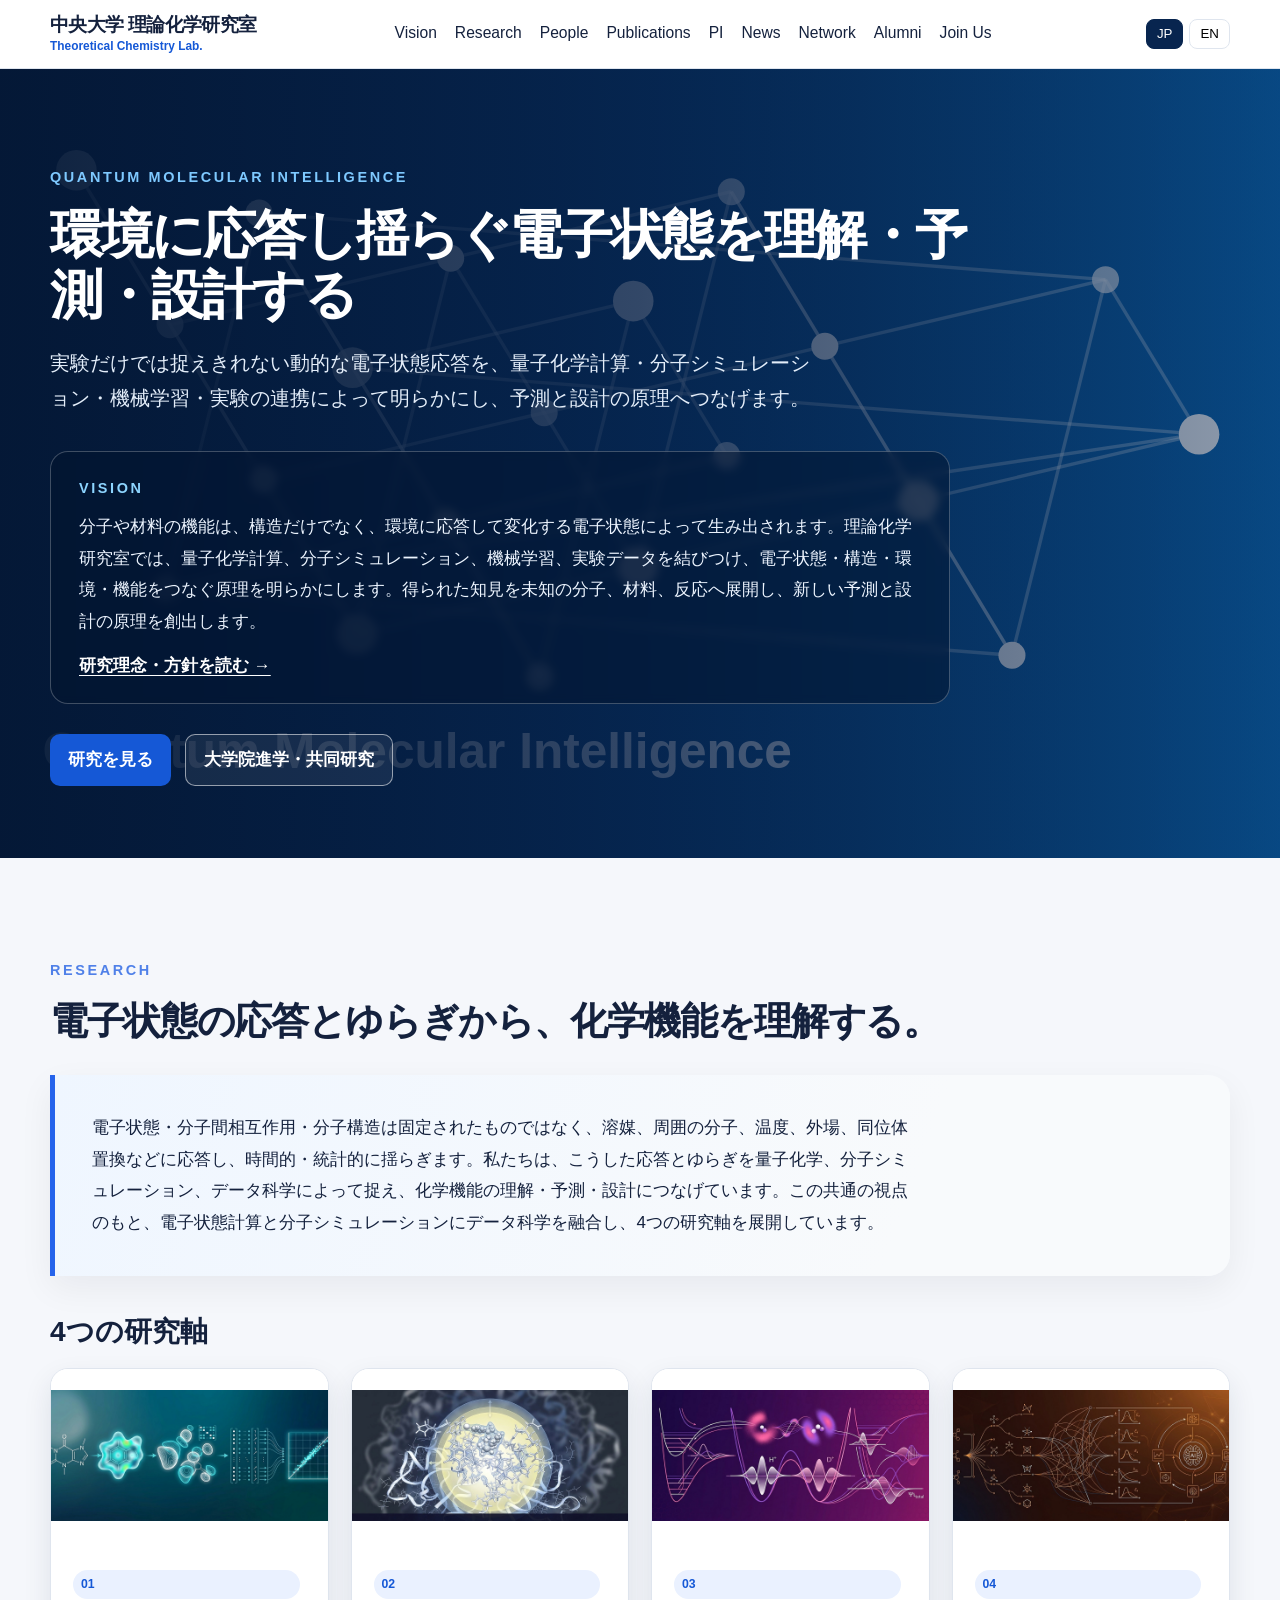
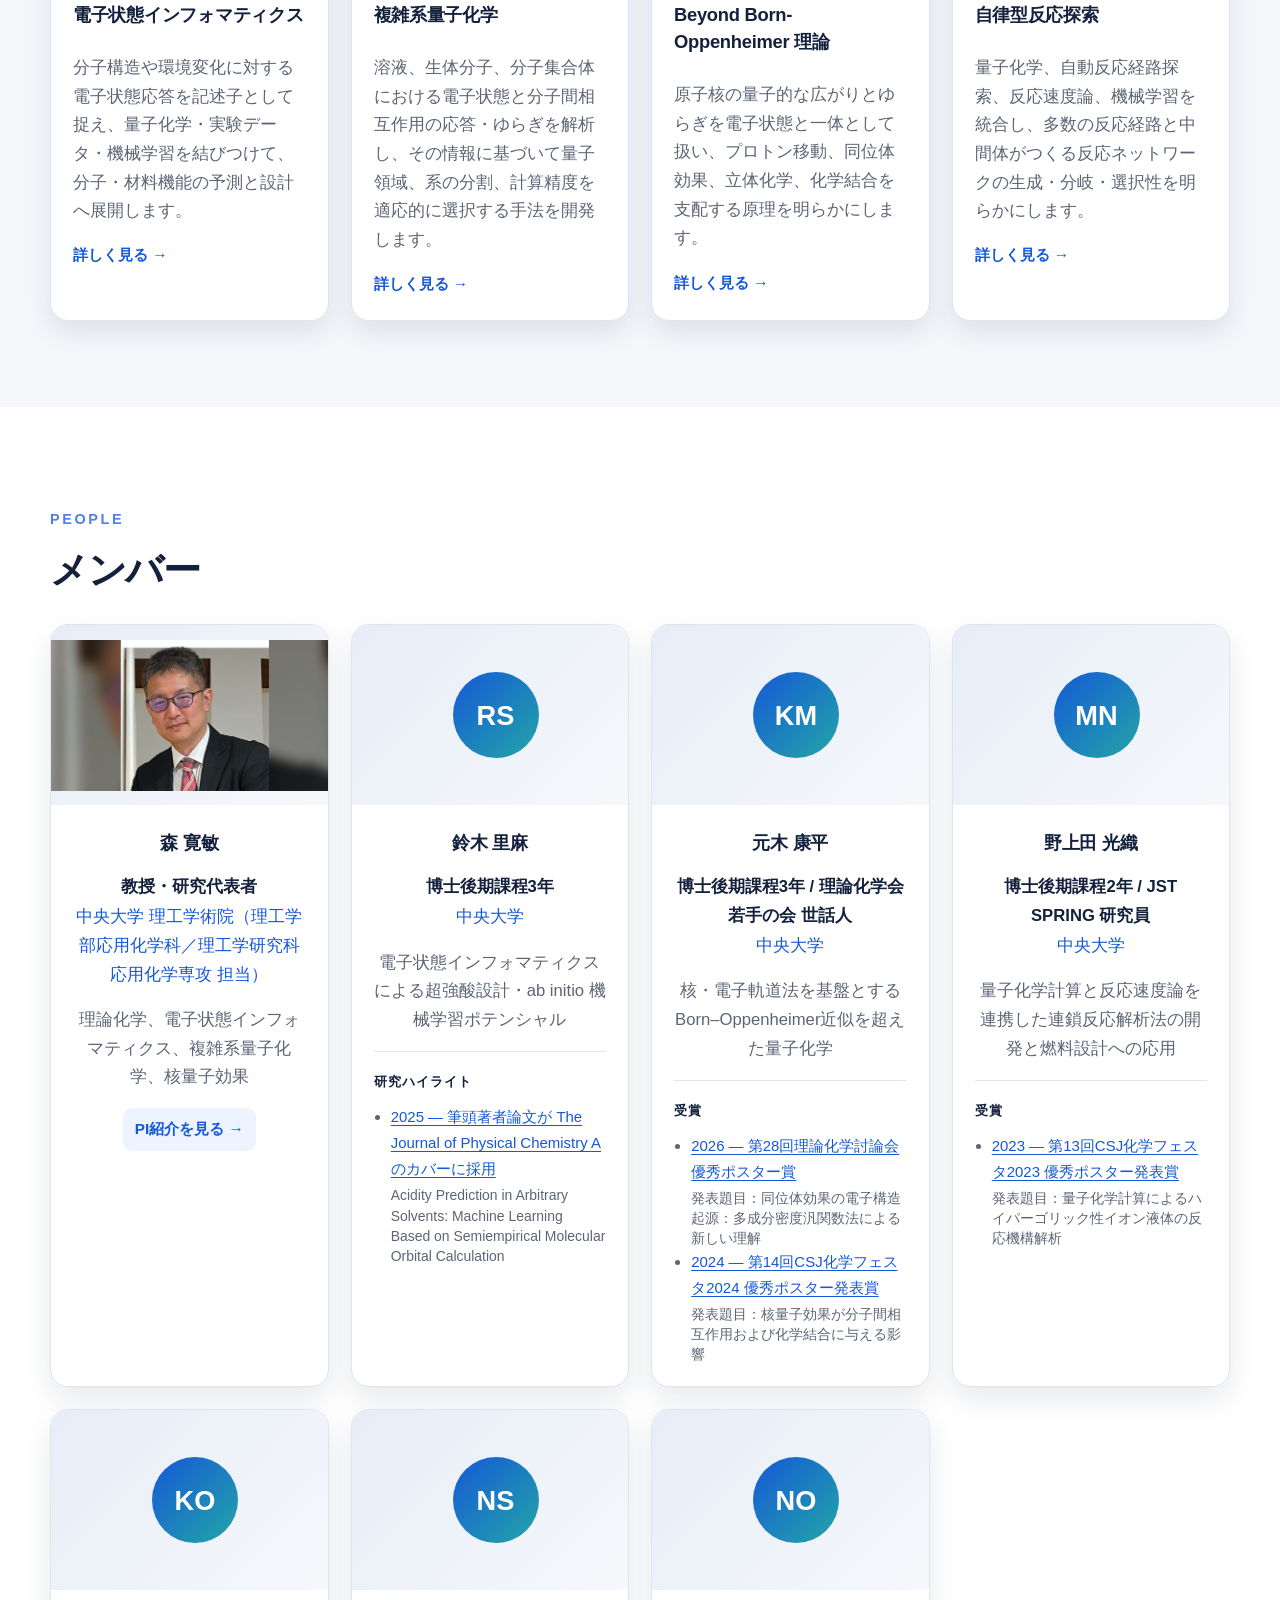
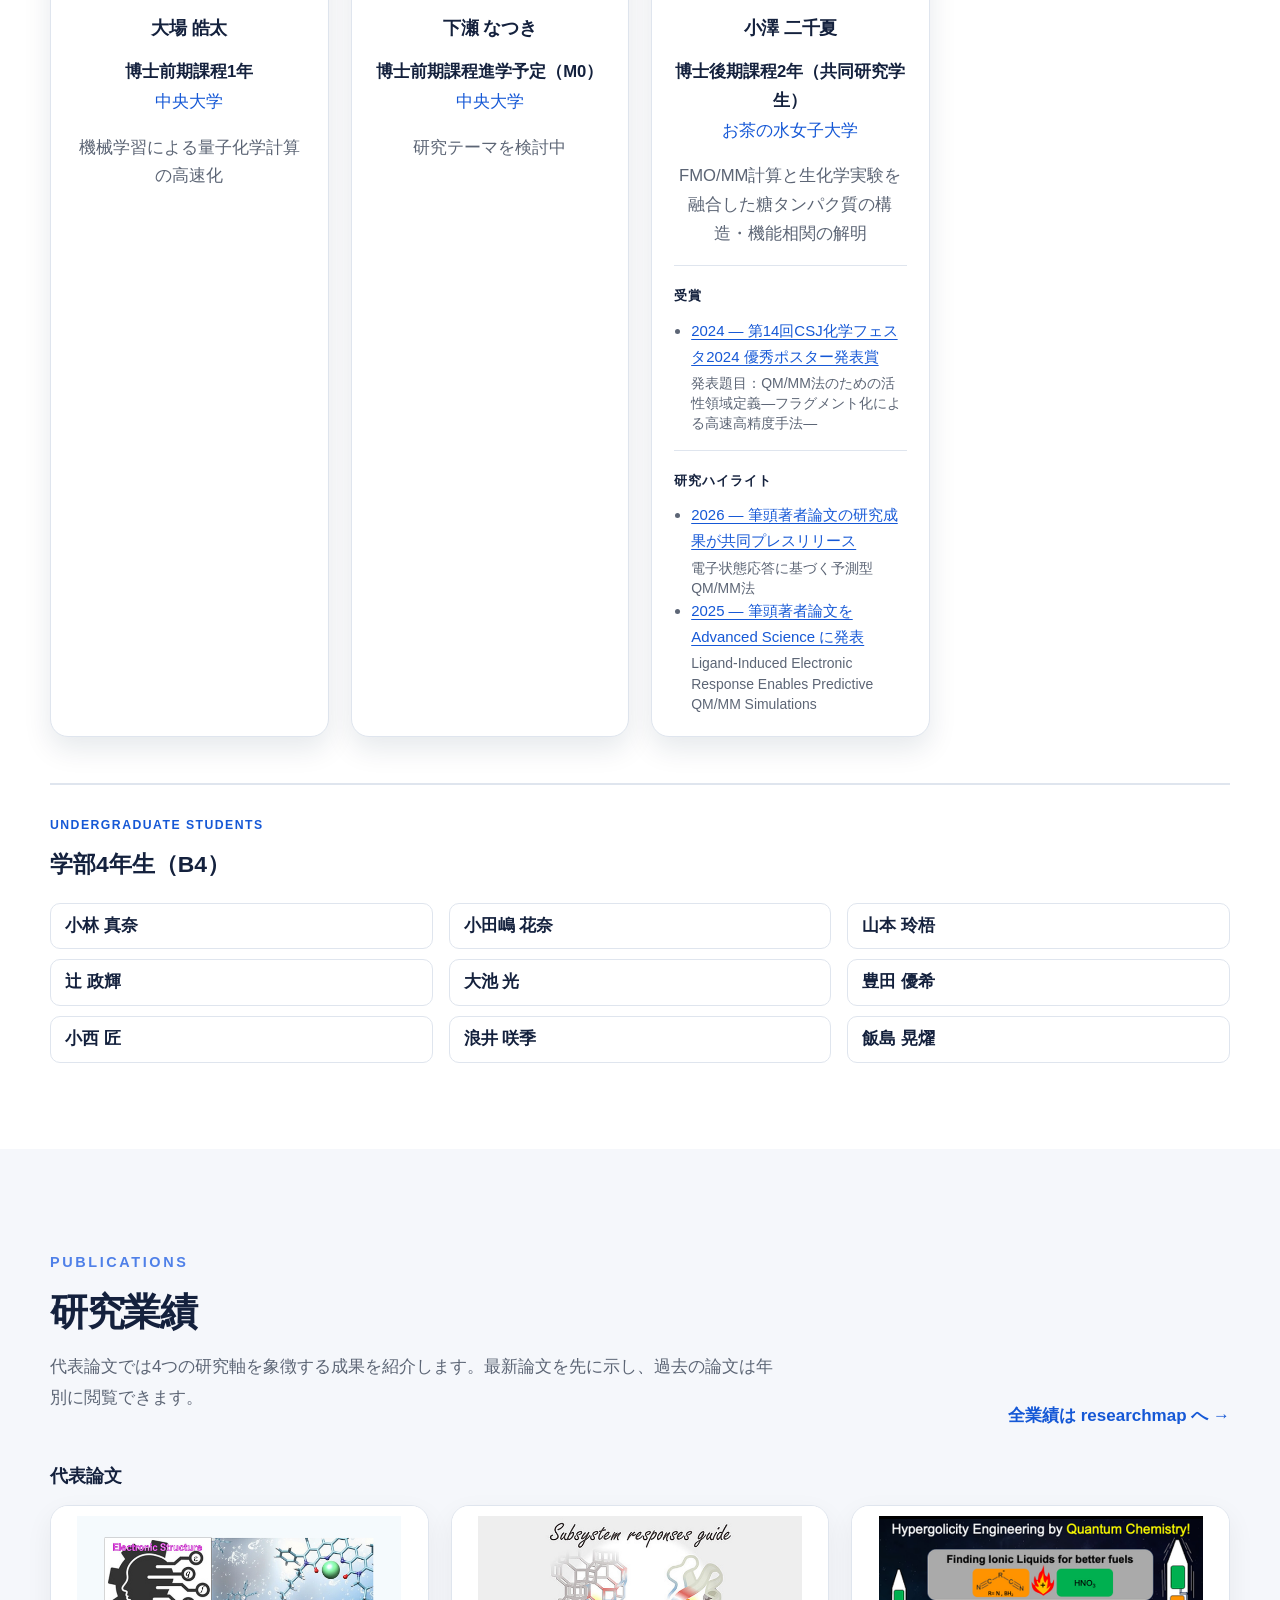
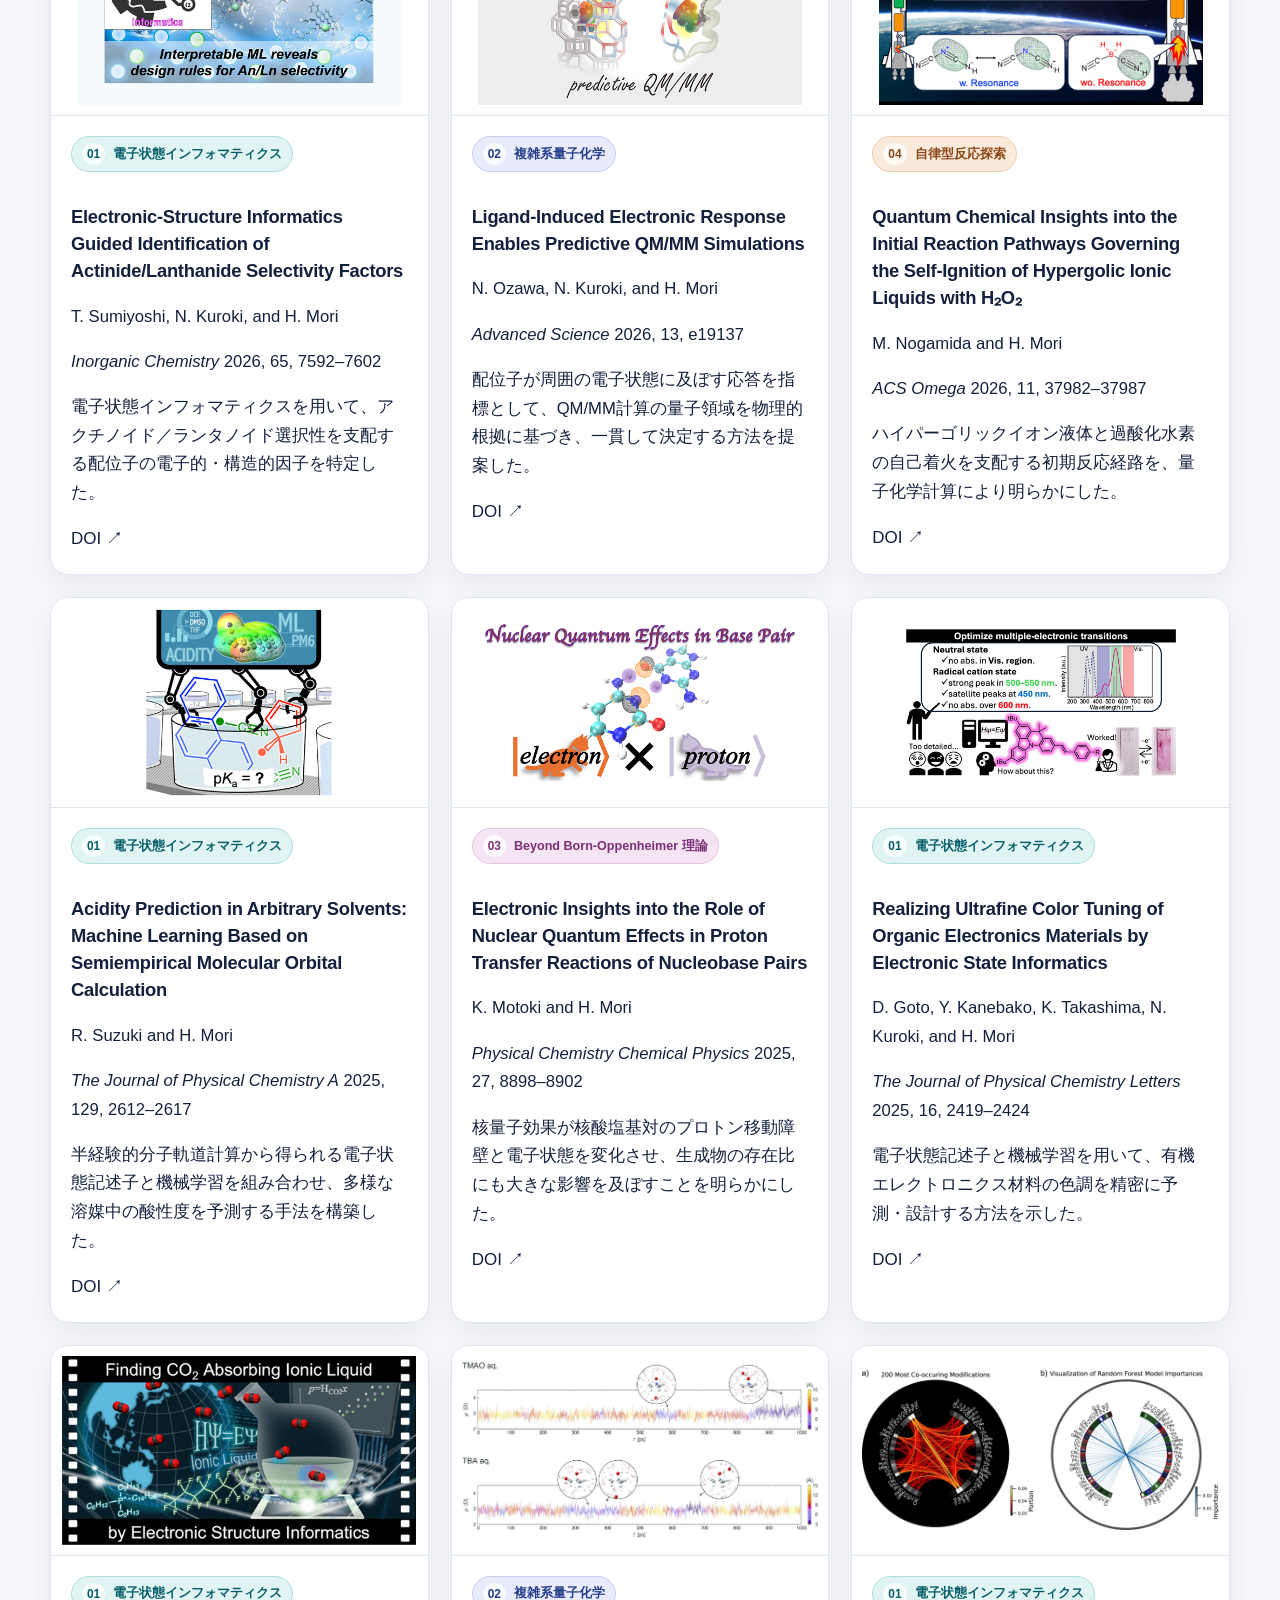
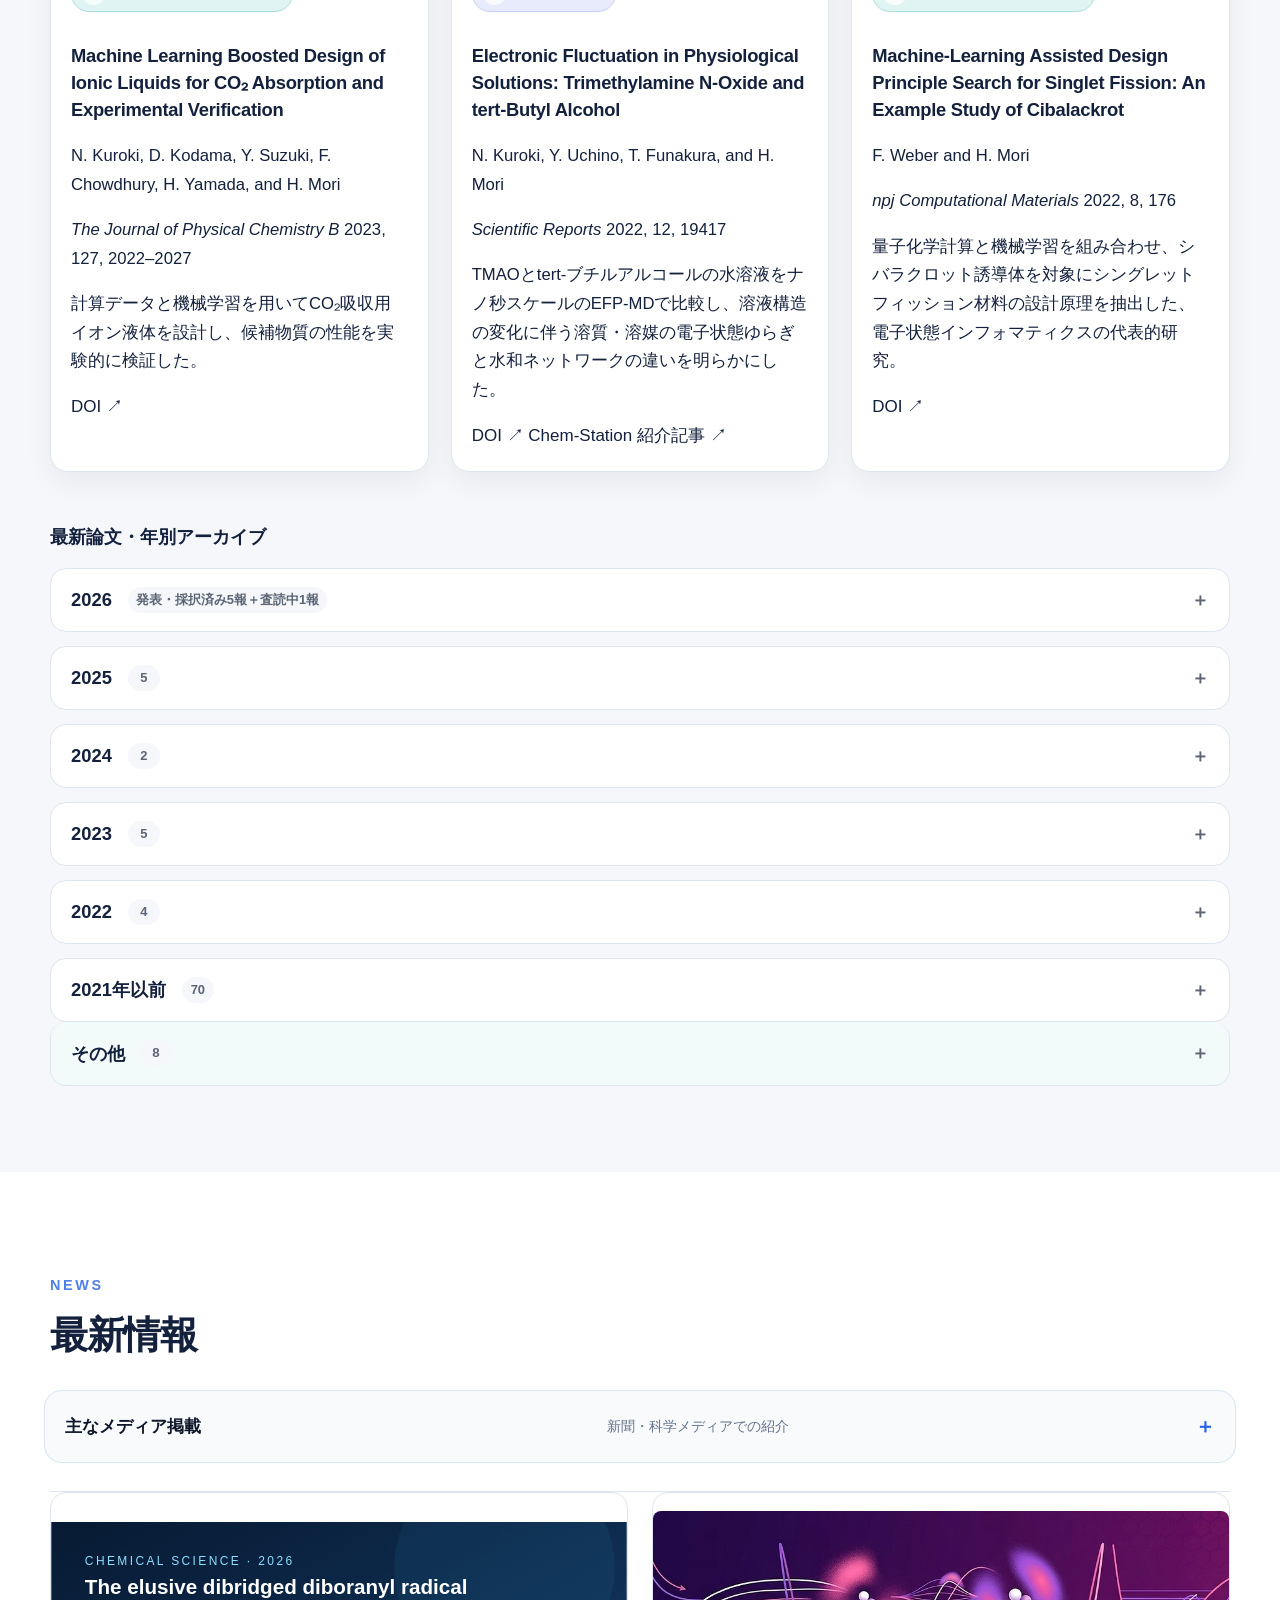
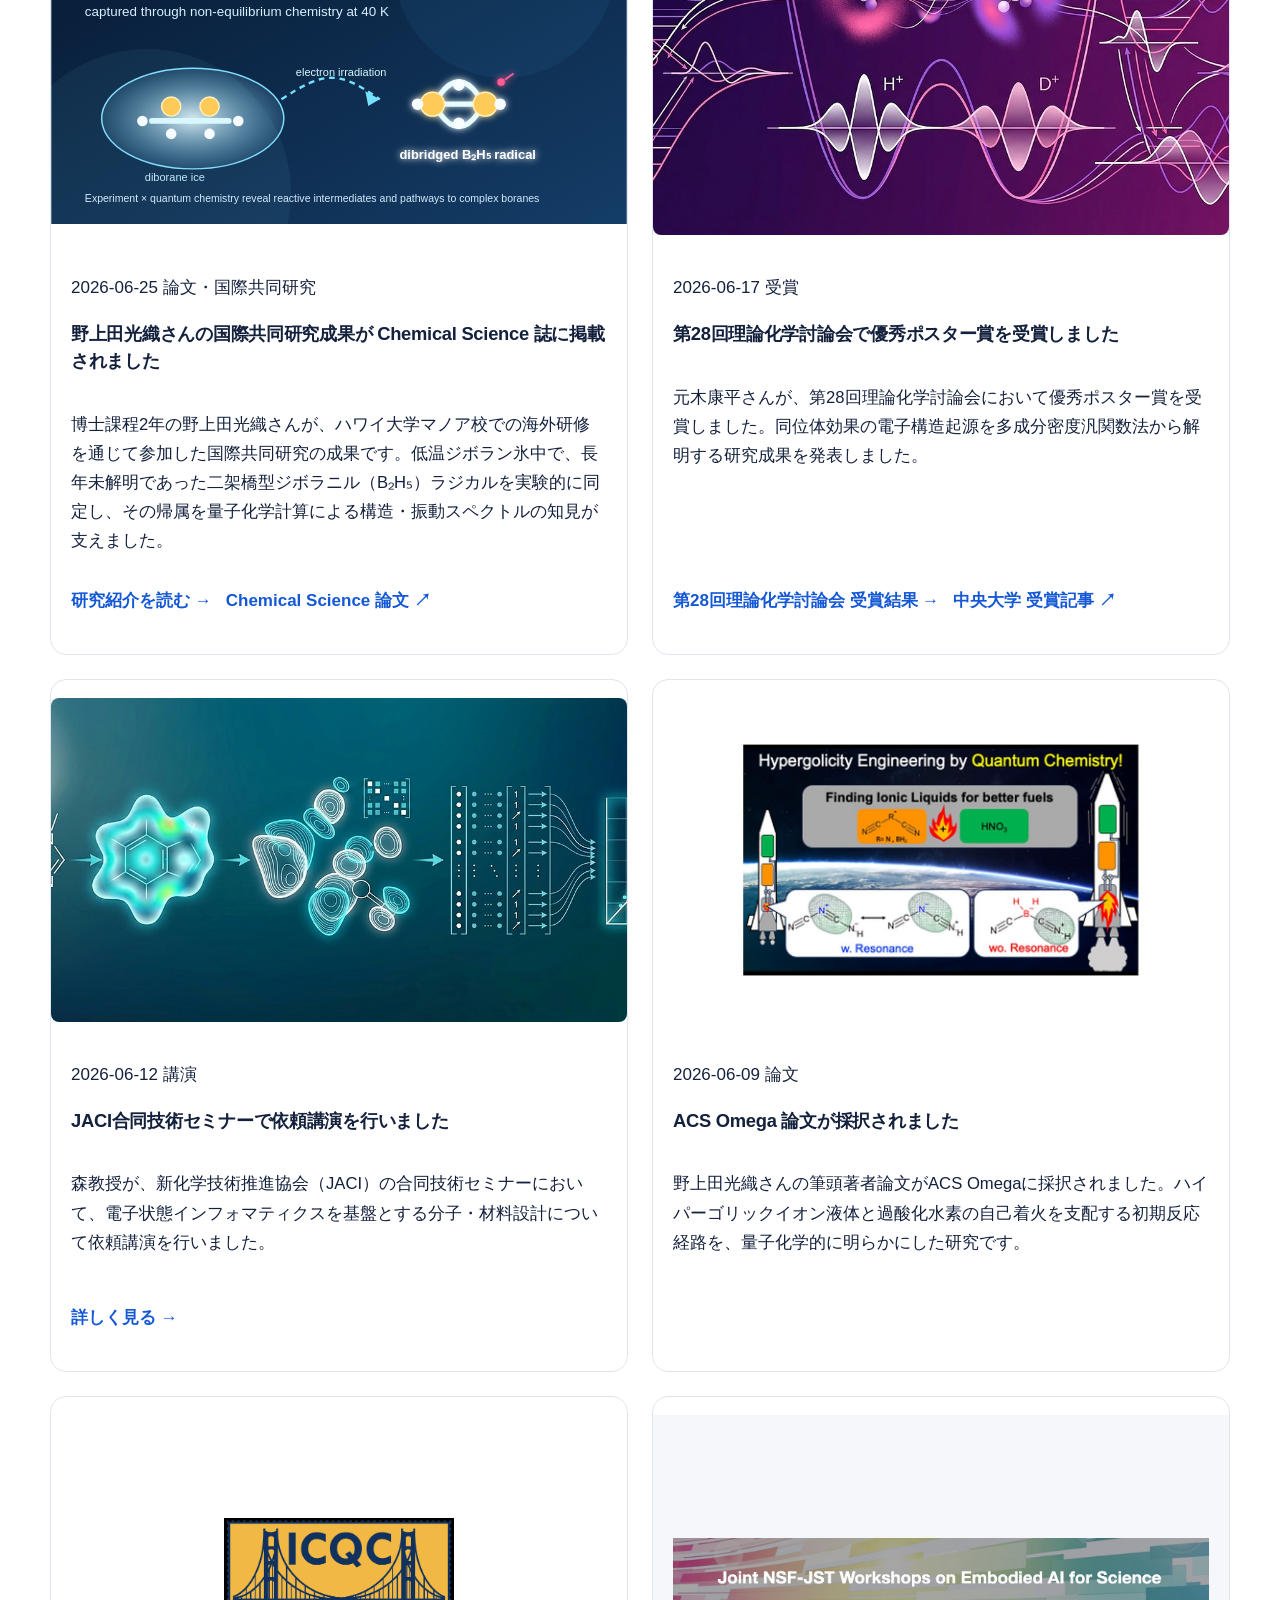
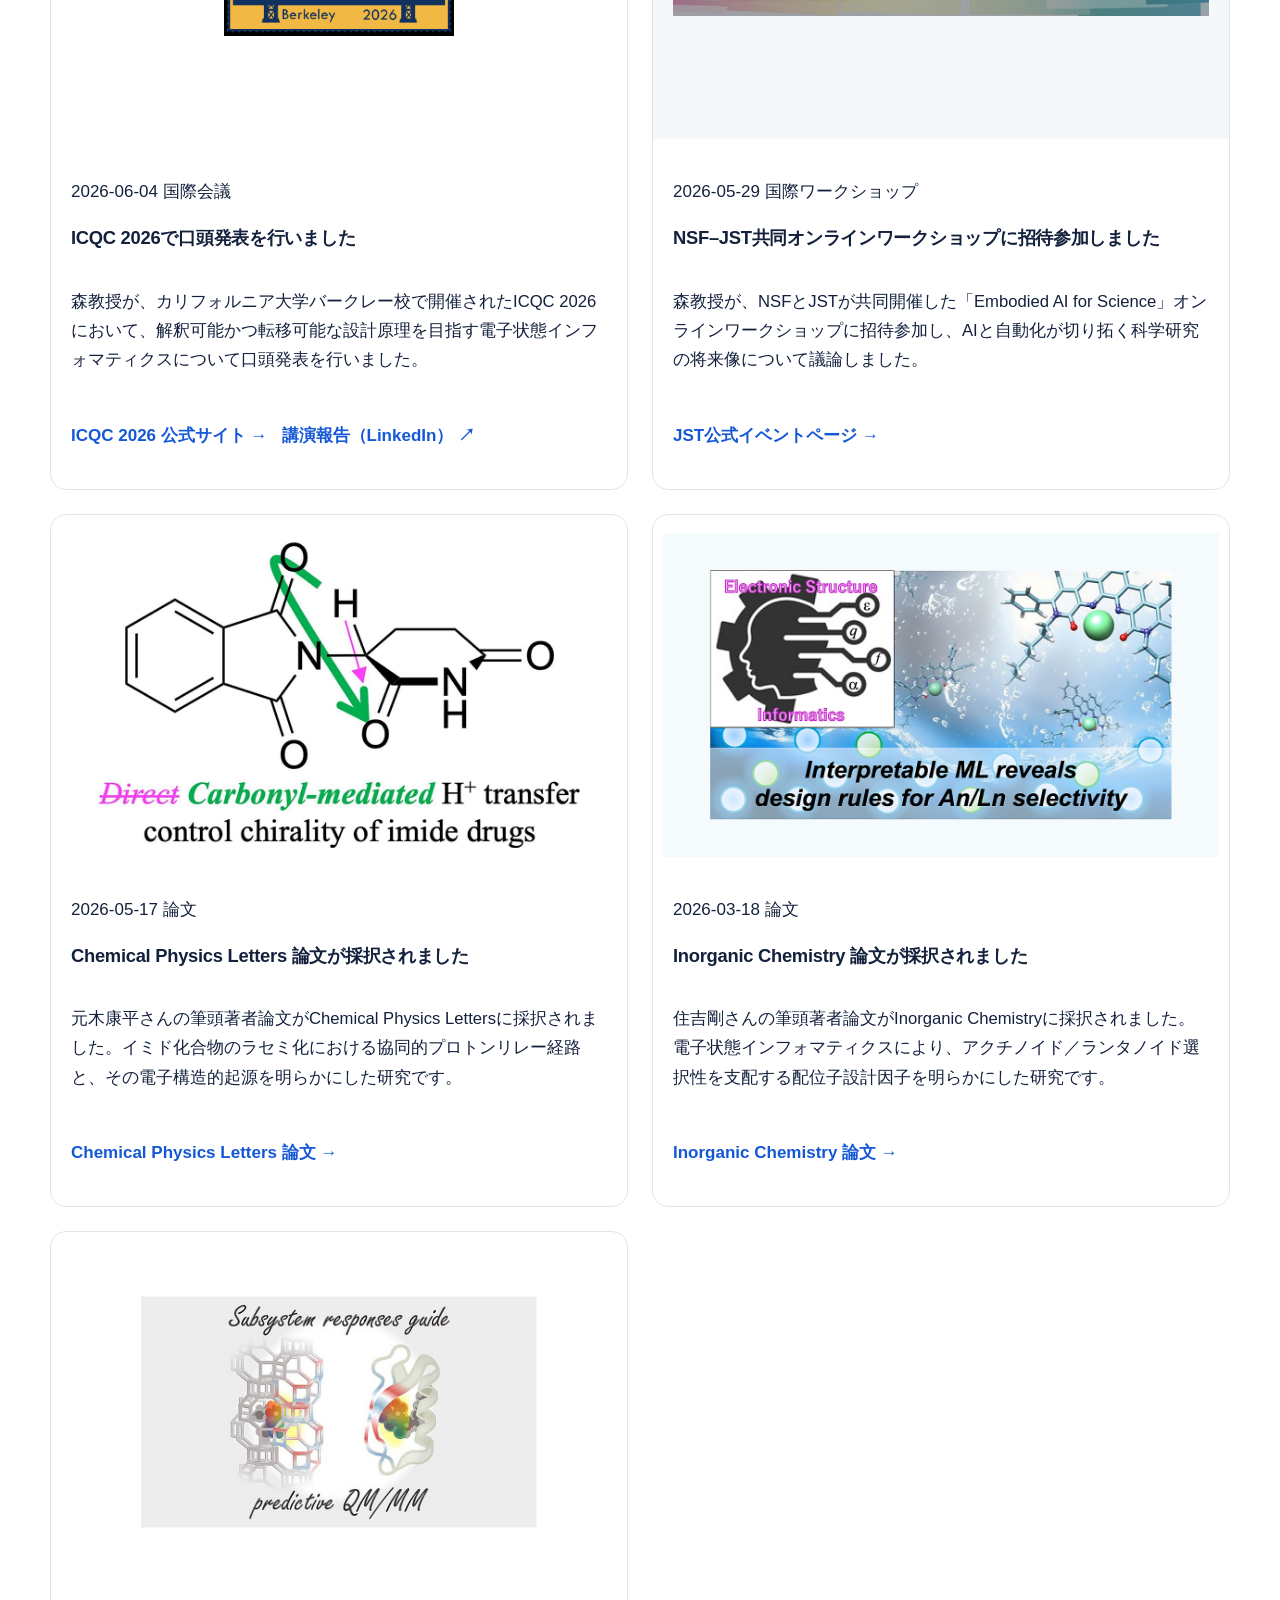
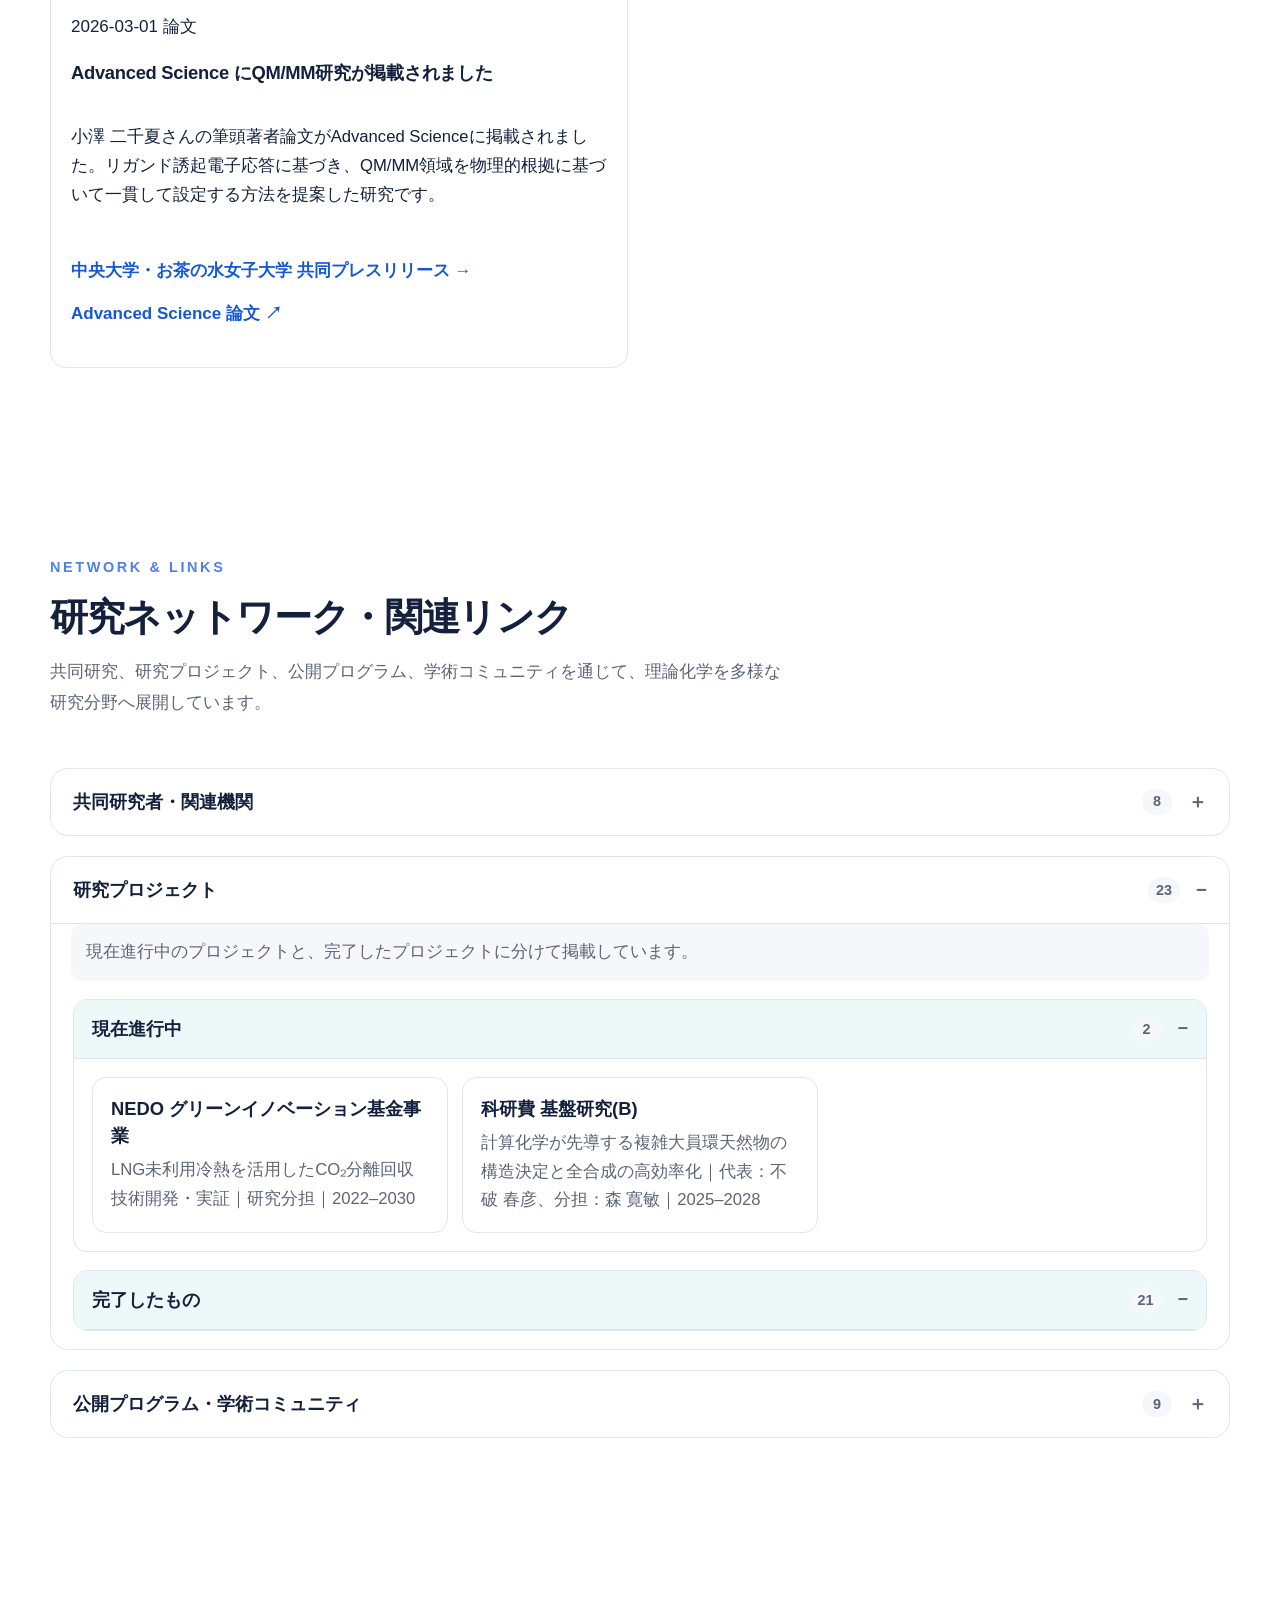
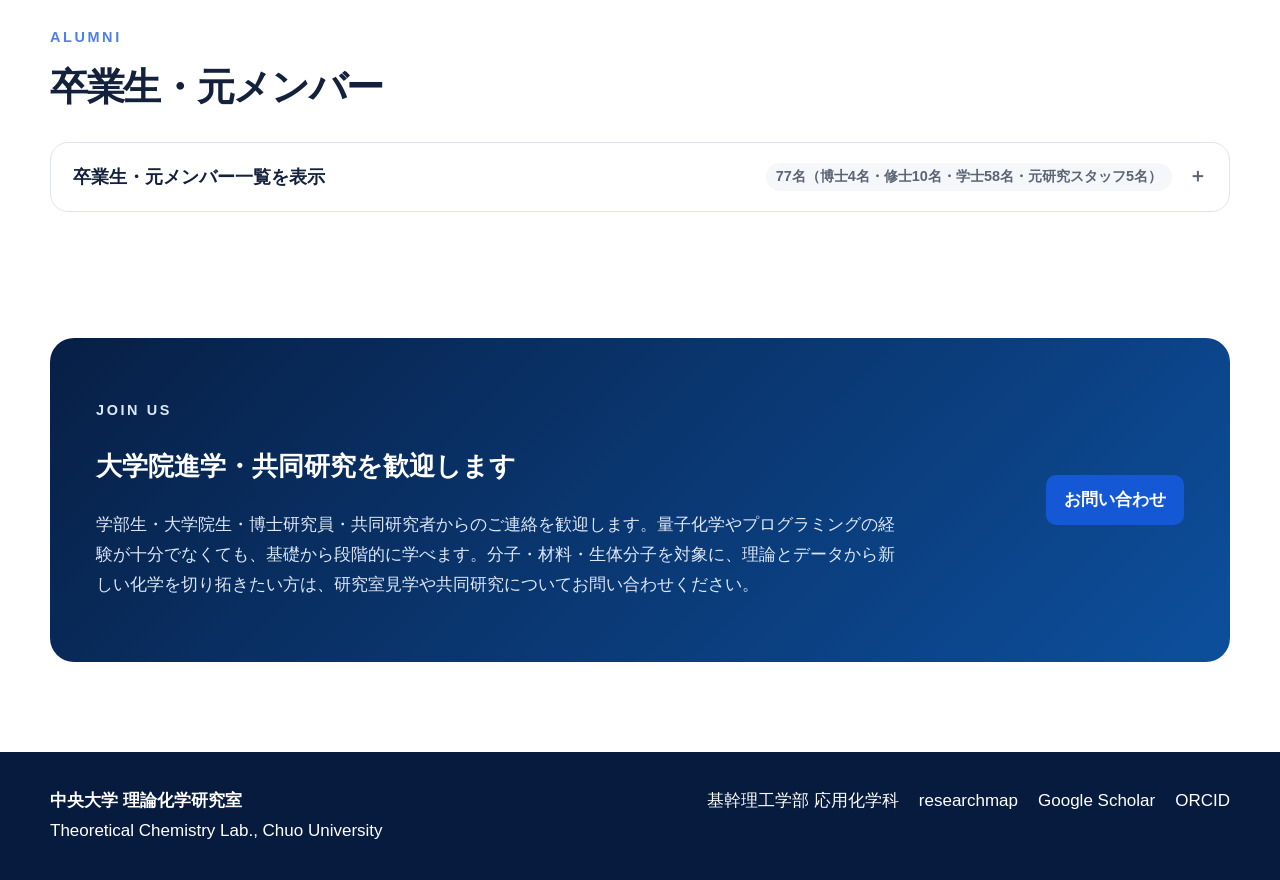
==== commit 8bca07b3: "a" ====
--- a/index.html
+++ b/index.html
@@ -1,3712 +1,2214 @@
-<!doctype html>
+<!DOCTYPE html>
 
 <html lang="ja">
-  <head>
-  <!-- Google tag (gtag.js) -->
-  <script async src="https://www.googletagmanager.com/gtag/js?id=G-M5RYCHJJ9G"></script>
-  <script>
+<head>
+<!-- Google tag (gtag.js) -->
+<script async="" src="https://www.googletagmanager.com/gtag/js?id=G-M5RYCHJJ9G"></script>
+<script>
     window.dataLayer = window.dataLayer || [];
     function gtag(){dataLayer.push(arguments);}
     gtag('js', new Date());
 
     gtag('config', 'G-M5RYCHJJ9G');
   </script>
-
-    <meta charset="utf-8" />
-    <meta content="width=device-width, initial-scale=1" name="viewport" />
-    <meta
-      content="中央大学理論化学研究室。環境に応答して揺らぐ電子状態を、量子化学・分子シミュレーション・機械学習で理解、予測、設計します。"
-      name="description"
-    />
-    <title>Theoretical Chemistry Lab. | Chuo University</title>
-    <link href="assets/css/style.css?v=20260703-flow-fix" rel="stylesheet" />
-  </head>
-  <body>
-    <header class="site-header">
-      <div class="site-header-inner">
-      <a class="brand" href="#top">
-        <span
-          class="brand-main"
-          data-en="Theoretical Chemistry Lab."
-          data-ja="中央大学 理論化学研究室"
-          >中央大学 理論化学研究室</span
-        >
-        <span
-          class="brand-sub"
-          data-en="Chuo University"
-          data-ja="Theoretical Chemistry Lab."
-          >Theoretical Chemistry Lab.</span
-        >
-      </a>
-      <button aria-label="メニューを開く" class="nav-toggle">☰</button>
-      <nav class="nav" aria-label="Main navigation">
-        <a data-en="Vision" data-ja="Vision" href="#vision">Vision</a>
-        <a data-en="Research" data-ja="Research" href="#research">Research</a>
-        <a data-en="People" data-ja="People" href="#people">People</a>
-        <a data-en="Publications" data-ja="Publications" href="#publications"
-          >Publications</a
-        >
-        <a data-en="PI" data-ja="PI" href="pi.html">PI</a>
-        <a data-en="News" data-ja="News" href="#news">News</a>
-        <a data-en="Network" data-ja="Network" href="#network">Network</a>
-        <a data-en="Alumni" data-ja="Alumni" href="#alumni">Alumni</a>
-        <a data-en="Join Us" data-ja="Join Us" href="#join">Join Us</a>
-      </nav>
-      <div aria-label="Language selector" class="lang-switch">
-        <button class="active" data-lang="ja">JP</button>
-        <button data-lang="en">EN</button>
-      </div>
-    
-      </div>
-    </header>
-    <main id="top">
-      <section class="hero">
-        <video
-          class="hero-video"
-          autoplay
-          muted
-          loop
-          playsinline
-          preload="metadata"
-          aria-hidden="true"
-        >
-          <source src="assets/video/aimd.mp4" type="video/mp4" />
-        </video>
-        <div class="hero-overlay"></div>
-        <div class="hero-content">
-          <p class="eyebrow">QUANTUM MOLECULAR INTELLIGENCE</p>
-          <h1
-            data-en="Understanding, predicting, and designing electronic states that respond to and fluctuate with their environment"
-            data-ja="環境に応答し揺らぐ電子状態を理解・予測・設計する"
-          >
+<meta charset="utf-8"/>
+<meta content="width=device-width, initial-scale=1" name="viewport"/>
+<meta content="中央大学理論化学研究室。環境に応答して揺らぐ電子状態を、量子化学・分子シミュレーション・機械学習で理解、予測、設計します。" name="description"/>
+<title>Theoretical Chemistry Lab. | Chuo University</title>
+<link href="assets/css/style.css?v=20260703-flow-fix" rel="stylesheet"/>
+</head>
+<body>
+<header class="site-header">
+<div class="site-header-inner">
+<a class="brand" href="#top">
+<span class="brand-main" data-en="Theoretical Chemistry Lab." data-ja="中央大学 理論化学研究室">中央大学 理論化学研究室</span>
+<span class="brand-sub" data-en="Chuo University" data-ja="Theoretical Chemistry Lab.">Theoretical Chemistry Lab.</span>
+</a>
+<button aria-label="メニューを開く" class="nav-toggle" type="button">☰</button>
+<nav aria-label="Main navigation" class="nav">
+<a data-en="Vision" data-ja="Vision" href="#vision">Vision</a>
+<a data-en="Research" data-ja="Research" href="#research">Research</a>
+<a data-en="People" data-ja="People" href="#people">People</a>
+<a data-en="Publications" data-ja="Publications" href="#publications">Publications</a>
+<a data-en="PI" data-ja="PI" href="pi.html">PI</a>
+<a data-en="News" data-ja="News" href="#news">News</a>
+<a data-en="Network" data-ja="Network" href="#network">Network</a>
+<a data-en="Alumni" data-ja="Alumni" href="#alumni">Alumni</a>
+<a data-en="Join Us" data-ja="Join Us" href="#join">Join Us</a>
+</nav>
+<div aria-label="Language selector" class="lang-switch">
+<button class="active" data-lang="ja" type="button">JP</button>
+<button data-lang="en" type="button">EN</button>
+</div>
+</div>
+</header>
+<main id="top">
+<section class="hero">
+<video aria-hidden="true" autoplay="" class="hero-video" loop="" muted="" playsinline="" preload="metadata">
+<source src="assets/video/aimd.mp4" type="video/mp4"/>
+</video>
+<div class="hero-overlay"></div>
+<div class="hero-content">
+<p class="eyebrow">QUANTUM MOLECULAR INTELLIGENCE</p>
+<h1 data-en="Understanding, predicting, and designing electronic states that respond to and fluctuate with their environment" data-ja="環境に応答し揺らぐ電子状態を理解・予測・設計する">
             環境に応答し揺らぐ電子状態を理解・予測・設計する
           </h1>
-          <p
-            class="hero-copy"
-            data-en="We combine quantum chemistry, molecular simulation, machine learning, and experiments to reveal dynamic electronic responses that experiments alone cannot fully resolve—and to turn them into principles for prediction and design."
-            data-ja="実験だけでは捉えきれない動的な電子状態応答を、量子化学計算・分子シミュレーション・機械学習・実験の連携によって明らかにし、予測と設計の原理へつなげます。"
-          >
+<p class="hero-copy" data-en="We combine quantum chemistry, molecular simulation, machine learning, and experiments to reveal dynamic electronic responses that experiments alone cannot fully resolve—and to turn them into principles for prediction and design." data-ja="実験だけでは捉えきれない動的な電子状態応答を、量子化学計算・分子シミュレーション・機械学習・実験の連携によって明らかにし、予測と設計の原理へつなげます。">
             実験だけでは捉えきれない動的な電子状態応答を、量子化学計算・分子シミュレーション・機械学習・実験の連携によって明らかにし、予測と設計の原理へつなげます。
           </p>
-          <div class="hero-vision" id="vision">
-            <p class="section-kicker">VISION</p>
-            <p
-              data-en="The functions of molecules and materials arise not only from their structures, but also from electronic states that change in response to their environment. The Theoretical Chemistry Laboratory connects quantum chemical calculations, molecular simulations, machine learning, and experimental data to uncover the principles linking electronic state, structure, environment, and function. We extend these insights to unexplored molecules, materials, and reactions in order to establish new principles for prediction and design."
-              data-ja="分子や材料の機能は、構造だけでなく、環境に応答して変化する電子状態によって生み出されます。理論化学研究室では、量子化学計算、分子シミュレーション、機械学習、実験データを結びつけ、電子状態・構造・環境・機能をつなぐ原理を明らかにします。得られた知見を未知の分子、材料、反応へ展開し、新しい予測と設計の原理を創出します。"
-            >
+<div class="hero-vision" id="vision">
+<p class="section-kicker">VISION</p>
+<p data-en="The functions of molecules and materials arise not only from their structures, but also from electronic states that change in response to their environment. The Theoretical Chemistry Laboratory connects quantum chemical calculations, molecular simulations, machine learning, and experimental data to uncover the principles linking electronic state, structure, environment, and function. We extend these insights to unexplored molecules, materials, and reactions in order to establish new principles for prediction and design." data-ja="分子や材料の機能は、構造だけでなく、環境に応答して変化する電子状態によって生み出されます。理論化学研究室では、量子化学計算、分子シミュレーション、機械学習、実験データを結びつけ、電子状態・構造・環境・機能をつなぐ原理を明らかにします。得られた知見を未知の分子、材料、反応へ展開し、新しい予測と設計の原理を創出します。">
               分子や材料の機能は、構造だけでなく、環境に応答して変化する電子状態によって生み出されます。理論化学研究室では、量子化学計算、分子シミュレーション、機械学習、実験データを結びつけ、電子状態・構造・環境・機能をつなぐ原理を明らかにします。得られた知見を未知の分子、材料、反応へ展開し、新しい予測と設計の原理を創出します。
             </p>
-            <a
-              class="hero-vision-link"
-              data-en="Read the PI message →"
-              data-ja="研究理念・方針を読む →"
-              href="pi.html"
-              >研究理念・方針を読む →</a
-            >
-          </div>
-          <div class="hero-actions">
-            <a
-              class="button primary"
-              data-en="Explore Research"
-              data-ja="研究を見る"
-              href="#research"
-              >研究を見る</a
-            >
-            <a
-              class="button ghost"
-              data-en="Join &amp; Collaborate"
-              data-ja="大学院進学・共同研究"
-              href="#join"
-              >大学院進学・共同研究</a
-            >
-          </div>
-        </div>
-      </section>
-      <section class="section alt" id="research">
-        <div class="section-head">
-          <div>
-            <p class="section-kicker">RESEARCH</p>
-            <h2
-              data-en="Understanding chemical function through electronic-state responses and fluctuations"
-              data-ja="電子状態の応答とゆらぎから、化学機能を理解する。"
-            >
+<a class="hero-vision-link" data-en="Read the PI message →" data-ja="研究理念・方針を読む →" href="pi.html">研究理念・方針を読む →</a>
+</div>
+<div class="hero-actions">
+<a class="button primary" data-en="Explore Research" data-ja="研究を見る" href="#research">研究を見る</a>
+<a class="button ghost" data-en="Join &amp; Collaborate" data-ja="大学院進学・共同研究" href="#join">大学院進学・共同研究</a>
+</div>
+</div>
+</section>
+<section class="section alt" id="research">
+<div class="section-head">
+<div>
+<p class="section-kicker">RESEARCH</p>
+<h2 data-en="Understanding chemical function through electronic-state responses and fluctuations" data-ja="電子状態の応答とゆらぎから、化学機能を理解する。">
               電子状態の応答とゆらぎから、化学機能を理解する。
             </h2>
-          </div>
-        </div>
-        <div class="research-common-lens">
-          <p data-en="Electronic states, intermolecular interactions, and molecular structures are not fixed. They respond to solvents, surrounding molecules, temperature, external fields, and isotopic substitution, and fluctuate over time and across molecular ensembles. We capture these responses and fluctuations through quantum chemistry, molecular simulation, and data science, connecting them to the understanding, prediction, and design of chemical function. This common perspective is developed through four complementary research pillars. Building on electronic-structure calculations and molecular simulation, we continue to advance these four pillars by integrating data science."
-             data-ja="電子状態・分子間相互作用・分子構造は固定されたものではなく、溶媒、周囲の分子、温度、外場、同位体置換などに応答し、時間的・統計的に揺らぎます。私たちは、こうした応答とゆらぎを量子化学、分子シミュレーション、データ科学によって捉え、化学機能の理解・予測・設計につなげています。この共通の視点のもと、4つの研究軸を展開しています。電子状態計算と分子シミュレーションを基盤に、データ科学を融合することで、これら4つの研究軸を発展させています。">電子状態・分子間相互作用・分子構造は固定されたものではなく、溶媒、周囲の分子、温度、外場、同位体置換などに応答し、時間的・統計的に揺らぎます。私たちは、こうした応答とゆらぎを量子化学、分子シミュレーション、データ科学によって捉え、化学機能の理解・予測・設計につなげています。この共通の視点のもと、4つの研究軸を展開しています。電子状態計算と分子シミュレーションを基盤に、データ科学を融合することで、これら4つの研究軸を発展させています。</p>
-        </div>
-        <h3 class="research-pillars-title" data-en="Four Research Pillars" data-ja="4つの研究軸">4つの研究軸</h3>
-        <div class="card-grid research-grid" id="research-grid"></div>
-
-      </section>
-      <section class="section" id="people">
-        <div class="section-head">
-          <div>
-            <p class="section-kicker">PEOPLE</p>
-            <h2 data-en="People" data-ja="メンバー">メンバー</h2>
-          </div>
-        </div>
-        <div class="card-grid people-grid" id="people-grid"></div>
-        <div class="b4-members" id="b4-members">
-          <div class="b4-members-head">
-            <p class="b4-members-kicker">UNDERGRADUATE STUDENTS</p>
-            <h3 data-en="Bachelor's Students (B4)" data-ja="学部4年生（B4）">学部4年生（B4）</h3>
-          </div>
-          <div class="b4-name-grid" id="b4-name-grid"></div>
-        </div>
-      </section>
-      <section class="section alt" id="publications">
-        <div class="section-head">
-          <div>
-            <p class="section-kicker">PUBLICATIONS</p>
-            <h2 data-en="Publications" data-ja="研究業績">研究業績</h2>
-            <p class="section-lead"
-               data-en="Selected papers illustrate the laboratory’s four research pillars. Recent papers are shown first; earlier publications are available by year below."
-               data-ja="代表論文では4つの研究軸を象徴する成果を紹介します。最新論文を先に示し、過去の論文は年別に閲覧できます。">代表論文では4つの研究軸を象徴する成果を紹介します。最新論文を先に示し、過去の論文は年別に閲覧できます。</p>
-          </div>
-          <a
-            class="text-link"
-            data-en="Complete record on researchmap →"
-            data-ja="全業績は researchmap へ →"
-            href="https://researchmap.jp/qc-forest"
-            rel="noopener"
-            target="_blank"
-          >
+</div>
+</div>
+<div class="research-common-lens">
+<p data-en="Electronic states, intermolecular interactions, and molecular structures are not fixed. They respond to solvents, surrounding molecules, temperature, external fields, and isotopic substitution, and fluctuate over time and across molecular ensembles. We capture these responses and fluctuations through quantum chemistry, molecular simulation, and data science, connecting them to the understanding, prediction, and design of chemical function. From this common perspective, we develop four complementary research pillars by integrating data science with electronic-structure calculations and molecular simulation." data-ja="電子状態・分子間相互作用・分子構造は固定されたものではなく、溶媒、周囲の分子、温度、外場、同位体置換などに応答し、時間的・統計的に揺らぎます。私たちは、こうした応答とゆらぎを量子化学、分子シミュレーション、データ科学によって捉え、化学機能の理解・予測・設計につなげています。この共通の視点のもと、電子状態計算と分子シミュレーションにデータ科学を融合し、4つの研究軸を展開しています。">電子状態・分子間相互作用・分子構造は固定されたものではなく、溶媒、周囲の分子、温度、外場、同位体置換などに応答し、時間的・統計的に揺らぎます。私たちは、こうした応答とゆらぎを量子化学、分子シミュレーション、データ科学によって捉え、化学機能の理解・予測・設計につなげています。この共通の視点のもと、電子状態計算と分子シミュレーションにデータ科学を融合し、4つの研究軸を展開しています。</p>
+</div>
+<h3 class="research-pillars-title" data-en="Four Research Pillars" data-ja="4つの研究軸">4つの研究軸</h3>
+<div class="card-grid research-grid" id="research-grid"></div>
+</section>
+<section class="section" id="people">
+<div class="section-head">
+<div>
+<p class="section-kicker">PEOPLE</p>
+<h2 data-en="People" data-ja="メンバー">メンバー</h2>
+</div>
+</div>
+<div class="card-grid people-grid" id="people-grid"></div>
+<div class="b4-members" id="b4-members">
+<div class="b4-members-head">
+<p class="b4-members-kicker">UNDERGRADUATE STUDENTS</p>
+<h3 data-en="Bachelor's Students (B4)" data-ja="学部4年生（B4）">学部4年生（B4）</h3>
+</div>
+<div class="b4-name-grid" id="b4-name-grid"></div>
+</div>
+</section>
+<section class="section alt" id="publications">
+<div class="section-head">
+<div>
+<p class="section-kicker">PUBLICATIONS</p>
+<h2 data-en="Publications" data-ja="研究業績">研究業績</h2>
+<p class="section-lead" data-en="Selected papers illustrate the laboratory’s four research pillars. Recent papers are shown first; earlier publications are available by year below." data-ja="代表論文では4つの研究軸を象徴する成果を紹介します。最新論文を先に示し、過去の論文は年別に閲覧できます。">代表論文では4つの研究軸を象徴する成果を紹介します。最新論文を先に示し、過去の論文は年別に閲覧できます。</p>
+</div>
+<a class="text-link" data-en="Complete record on researchmap →" data-ja="全業績は researchmap へ →" href="https://researchmap.jp/qc-forest" rel="noopener" target="_blank">
             全業績は researchmap へ →
           </a>
-        </div>
-        <div class="publication-subsection">
-          <h3 data-en="Selected Publications" data-ja="代表論文">代表論文</h3>
-          <div
-            class="card-grid publication-grid"
-            id="selected-publications"
-          ></div>
-        </div>
-        <div class="year-list">
-          <h3 data-en="Recent Publications &amp; Archive" data-ja="最新論文・年別アーカイブ">最新論文・年別アーカイブ</h3>
-          <div id="publications-by-year">
-            <details
-              class="publication-period publication-year"
-              data-year="2026"
-            >
-              <summary>
-                <span>2026</span><span class="publication-period-count" data-en="5 published/accepted + 1 under review" data-ja="発表・採択済み5報＋査読中1報">発表・採択済み5報＋査読中1報</span>
-              </summary>
-              <div class="publication-period-body">
-                <div class="pub-year-list">
-                  <div class="pub-row">
-                    <div class="pub-row-head">
-                      <span class="pub-list-pillar pub-pillar-adaptive"
-                        ><span class="pub-pillar-number">02</span
-                        ><span
-                          data-en="Complex Systems Quantum Chemistry"
-                          data-ja="複雑系量子化学"
-                          >複雑系量子化学</span
-                        ></span
-                      >
-                      <div class="pub-title">
+</div>
+<div class="publication-subsection">
+<h3 data-en="Selected Publications" data-ja="代表論文">代表論文</h3>
+<div class="card-grid publication-grid" id="selected-publications"></div>
+</div>
+<div class="year-list">
+<h3 data-en="Recent Publications &amp; Archive" data-ja="最新論文・年別アーカイブ">最新論文・年別アーカイブ</h3>
+<div id="publications-by-year">
+<details class="publication-period publication-year" data-year="2026">
+<summary>
+<span>2026</span><span class="publication-period-count" data-en="5 published/accepted + 1 under review" data-ja="発表・採択済み5報＋査読中1報">発表・採択済み5報＋査読中1報</span>
+</summary>
+<div class="publication-period-body">
+<div class="pub-year-list">
+<div class="pub-row">
+<div class="pub-row-head">
+<span class="pub-list-pillar pub-pillar-adaptive"><span class="pub-pillar-number">02</span><span data-en="Complex Systems Quantum Chemistry" data-ja="複雑系量子化学">複雑系量子化学</span></span>
+<div class="pub-title">
                         Non-Equilibrium Formation of the Elusive Dibridged
                         Diboranyl (B₂H₅) Radical and Boranes in Low-Temperature
                         Diborane Ices
                       </div>
-                    </div>
-                    <div class="pub-meta">
+</div>
+<div class="pub-meta">
                       J. Wang, J. H. Marks, C. Zhang, A. M. Turner, M. McAnally,
                       M. Nogamida, and R. I. Kaiser.
                       <em>Chemical Science</em> 2026.
-                      <a
-                        href="https://doi.org/10.1039/D6SC04215E"
-                        rel="noopener"
-                        target="_blank"
-                        >DOI</a
-                      >
-                    </div>
-                    <p
-                      class="pub-summary"
-                      data-en="An international collaboration experimentally identified the dibridged diboranyl (B₂H₅) radical in low-temperature diborane ice, with the assignment supported by quantum-chemical insights into molecular structures and vibrational spectra."
-                      data-ja="低温ジボラン氷中で二架橋型ジボラニル（B₂H₅）ラジカルを実験的に同定し、その帰属を量子化学計算による構造・振動スペクトルの知見が支えた国際共同研究。"
-                    >
+                      <a href="https://doi.org/10.1039/D6SC04215E" rel="noopener" target="_blank">DOI</a>
+</div>
+<p class="pub-summary" data-en="An international collaboration experimentally identified the dibridged diboranyl (B₂H₅) radical in low-temperature diborane ice, with the assignment supported by quantum-chemical insights into molecular structures and vibrational spectra." data-ja="低温ジボラン氷中で二架橋型ジボラニル（B₂H₅）ラジカルを実験的に同定し、その帰属を量子化学計算による構造・振動スペクトルの知見が支えた国際共同研究。">
                       低温ジボラン氷中で二架橋型ジボラニル（B₂H₅）ラジカルを実験的に同定し、その帰属を量子化学計算による構造・振動スペクトルの知見が支えた国際共同研究。
                     </p>
-                  </div>
-                  <div class="pub-row">
-                    <div class="pub-row-head">
-                      <span class="pub-list-pillar pub-pillar-reaction"
-                        ><span class="pub-pillar-number">04</span
-                        ><span
-                          data-en="Autonomous Reaction Exploration"
-                          data-ja="自律型反応探索"
-                          >自律型反応探索</span
-                        ></span
-                      >
-                      <div class="pub-title">
+</div>
+<div class="pub-row">
+<div class="pub-row-head">
+<span class="pub-list-pillar pub-pillar-reaction"><span class="pub-pillar-number">04</span><span data-en="Autonomous Reaction Exploration" data-ja="自律型反応探索">自律型反応探索</span></span>
+<div class="pub-title">
                         A cooperative proton-relay pathway in imide
                         racemization: An electronic-structure perspective
                       </div>
-                    </div>
-                    <div class="pub-meta">
+</div>
+<div class="pub-meta">
                       K. Motoki and H. Mori.
                       <em>Chemical Physics Letters</em> 2026, 895, 142877.
-                      <a
-                        href="https://doi.org/10.1016/j.cplett.2026.142877"
-                        rel="noopener"
-                        target="_blank"
-                        >DOI</a
-                      >
-                    </div>
-                    <p
-                      class="pub-summary"
-                      data-en="An electronic-structure analysis reveals a cooperative proton-relay pathway governing imide racemization."
-                      data-ja="イミド化合物のラセミ化を促進する協同的プロトンリレー経路を、電子構造の観点から解明した。"
-                    >
+                      <a href="https://doi.org/10.1016/j.cplett.2026.142877" rel="noopener" target="_blank">DOI</a>
+</div>
+<p class="pub-summary" data-en="An electronic-structure analysis reveals a cooperative proton-relay pathway governing imide racemization." data-ja="イミド化合物のラセミ化を促進する協同的プロトンリレー経路を、電子構造の観点から解明した。">
                       イミド化合物のラセミ化を促進する協同的プロトンリレー経路を、電子構造の観点から解明した。
                     </p>
-                  </div>
-                  <div class="pub-row">
-                    <div class="pub-row-head">
-                      <span class="pub-list-pillar pub-pillar-intelligence"
-                        ><span class="pub-pillar-number">01</span
-                        ><span
-                          data-en="Electronic-State Informatics"
-                          data-ja="電子状態インフォマティクス"
-                          >電子状態インフォマティクス</span
-                        ></span
-                      >
-                      <div class="pub-title">
+</div>
+<div class="pub-row">
+<div class="pub-row-head">
+<span class="pub-list-pillar pub-pillar-intelligence"><span class="pub-pillar-number">01</span><span data-en="Electronic-State Informatics" data-ja="電子状態インフォマティクス">電子状態インフォマティクス</span></span>
+<div class="pub-title">
                         Electronic-Structure Informatics Guided Identification
                         of Actinide/Lanthanide Selectivity Factors
                       </div>
-                    </div>
-                    <div class="pub-meta">
+</div>
+<div class="pub-meta">
                       T. Sumiyoshi, N. Kuroki, and H. Mori.
                       <em>Inorganic Chemistry</em> 2026, 65, 7592–7602.
-                      <a
-                        href="https://doi.org/10.1021/acs.inorgchem.5c05680"
-                        rel="noopener"
-                        target="_blank"
-                        >DOI</a
-                      >
-                    </div>
-                    <p
-                      class="pub-summary"
-                      data-en="Electronic-structure informatics identifies factors governing actinide/lanthanide selectivity."
-                      data-ja="電子状態インフォマティクスを用いて、アクチノイド／ランタノイド選択性を支配する配位子の電子的・構造的因子を特定した。"
-                    >
+                      <a href="https://doi.org/10.1021/acs.inorgchem.5c05680" rel="noopener" target="_blank">DOI</a>
+</div>
+<p class="pub-summary" data-en="Electronic-structure informatics identifies factors governing actinide/lanthanide selectivity." data-ja="電子状態インフォマティクスを用いて、アクチノイド／ランタノイド選択性を支配する配位子の電子的・構造的因子を特定した。">
                       電子状態インフォマティクスを用いて、アクチノイド／ランタノイド選択性を支配する配位子の電子的・構造的因子を特定した。
                     </p>
-                  </div>
-                  <div class="pub-row">
-                    <div class="pub-row-head">
-                      <span class="pub-list-pillar pub-pillar-adaptive"
-                        ><span class="pub-pillar-number">02</span
-                        ><span
-                          data-en="Complex Systems Quantum Chemistry"
-                          data-ja="複雑系量子化学"
-                          >複雑系量子化学</span
-                        ></span
-                      >
-                      <div class="pub-title">
+</div>
+<div class="pub-row">
+<div class="pub-row-head">
+<span class="pub-list-pillar pub-pillar-adaptive"><span class="pub-pillar-number">02</span><span data-en="Complex Systems Quantum Chemistry" data-ja="複雑系量子化学">複雑系量子化学</span></span>
+<div class="pub-title">
                         Ligand-Induced Electronic Response Enables Predictive
                         QM/MM Simulations
                       </div>
-                    </div>
-                    <div class="pub-meta">
+</div>
+<div class="pub-meta">
                       N. Ozawa, N. Kuroki, and H. Mori.
                       <em>Advanced Science</em> 2026, 13, e19137.
-                      <a
-                        href="https://doi.org/10.1002/advs.202519137"
-                        rel="noopener"
-                        target="_blank"
-                        >DOI</a
-                      >
-                    </div>
-                    <p
-                      class="pub-summary"
-                      data-en="A ligand-induced electronic-response framework for predictive definition of QM regions in QM/MM simulations."
-                      data-ja="配位子が周囲の電子状態に及ぼす応答を指標として、QM/MM計算の量子領域を物理的根拠に基づき、一貫して決定する方法を提案した。"
-                    >
+                      <a href="https://doi.org/10.1002/advs.202519137" rel="noopener" target="_blank">DOI</a>
+</div>
+<p class="pub-summary" data-en="A ligand-induced electronic-response framework for predictive definition of QM regions in QM/MM simulations." data-ja="配位子が周囲の電子状態に及ぼす応答を指標として、QM/MM計算の量子領域を物理的根拠に基づき、一貫して決定する方法を提案した。">
                       配位子が周囲の電子状態に及ぼす応答を指標として、QM/MM計算の量子領域を物理的根拠に基づき、一貫して決定する方法を提案した。
                     </p>
-                  </div>
-                  <div class="pub-row">
-                    <div class="pub-row-head">
-                      <span class="pub-list-pillar pub-pillar-reaction"
-                        ><span class="pub-pillar-number">04</span
-                        ><span
-                          data-en="Autonomous Reaction Exploration"
-                          data-ja="自律型反応探索"
-                          >自律型反応探索</span
-                        ></span
-                      >
-                      <div class="pub-title">
+</div>
+<div class="pub-row">
+<div class="pub-row-head">
+<span class="pub-list-pillar pub-pillar-reaction"><span class="pub-pillar-number">04</span><span data-en="Autonomous Reaction Exploration" data-ja="自律型反応探索">自律型反応探索</span></span>
+<div class="pub-title">
                         Quantum Chemical Insights into the Initial Reaction
                         Pathways Governing the Self-Ignition of Hypergolic Ionic
                         Liquids with H₂O₂
                       </div>
-                    </div>
-                    <div class="pub-meta">
+</div>
+<div class="pub-meta">
                       M. Nogamida and H. Mori. <em>ACS Omega</em> 2026, 11,
                       37982–37987.
-                      <a
-                        href="https://doi.org/10.1021/acsomega.6c03360"
-                        rel="noopener"
-                        target="_blank"
-                        >DOI</a
-                      >
-                    </div>
-                    <p
-                      class="pub-summary"
-                      data-en="Quantum-chemical analysis of the initial reaction pathways governing self-ignition of hypergolic ionic liquids with hydrogen peroxide."
-                      data-ja="ハイパーゴリックイオン液体と過酸化水素の自己着火を支配する初期反応経路を、量子化学計算により明らかにした。"
-                    >
+                      <a href="https://doi.org/10.1021/acsomega.6c03360" rel="noopener" target="_blank">DOI</a>
+</div>
+<p class="pub-summary" data-en="Quantum-chemical analysis of the initial reaction pathways governing self-ignition of hypergolic ionic liquids with hydrogen peroxide." data-ja="ハイパーゴリックイオン液体と過酸化水素の自己着火を支配する初期反応経路を、量子化学計算により明らかにした。">
                       ハイパーゴリックイオン液体と過酸化水素の自己着火を支配する初期反応経路を、量子化学計算により明らかにした。
                     </p>
-                  </div>
-                  <div class="publication-status-divider">
-                    <span data-en="Preprint / Under review" data-ja="プレプリント・査読中">プレプリント・査読中</span>
-                  </div>
-                  <div class="pub-row">
-                    <div class="pub-row-head">
-                      <span class="pub-list-pillar pub-pillar-beyond-bo"
-                        ><span class="pub-pillar-number">03</span
-                        ><span
-                          data-en="Beyond Born-Oppenheimer Theory"
-                          data-ja="Beyond Born-Oppenheimer 理論"
-                          >Beyond Born-Oppenheimer 理論</span
-                        ></span
-                      >
-                      <div class="pub-title">
+</div>
+<div class="publication-status-divider">
+<span data-en="Preprint / Under review" data-ja="プレプリント・査読中">プレプリント・査読中</span>
+</div>
+<div class="pub-row">
+<div class="pub-row-head">
+<span class="pub-list-pillar pub-pillar-beyond-bo"><span class="pub-pillar-number">03</span><span data-en="Beyond Born-Oppenheimer Theory" data-ja="Beyond Born-Oppenheimer 理論">Beyond Born-Oppenheimer 理論</span></span>
+<div class="pub-title">
                         Orbital-Isotopic Modulation of Stereoelectronic
                         Interactions
                       </div>
-                    </div>
-                    <div class="pub-meta">
+</div>
+<div class="pub-meta">
                       K. Motoki and H. Mori.
                       <em data-en="Preprint, 2026. Under review" data-ja="プレプリント、2026年。査読中">プレプリント、2026年。査読中</em>.
                     </div>
-                    <p
-                      class="pub-summary"
-                      data-en="Analysis of isotopic modulation of stereoelectronic interactions from nuclear-quantum and electronic-structure perspectives (submitted May 18, 2026; under review)."
-                      data-ja="同位体置換が分子構造と軌道相互作用を変化させる機構を、核量子効果を含む電子状態計算から解析した。"
-                    >
+<p class="pub-summary" data-en="Analysis of isotopic modulation of stereoelectronic interactions from nuclear-quantum and electronic-structure perspectives (submitted May 18, 2026; under review)." data-ja="同位体置換が分子構造と軌道相互作用を変化させる機構を、核量子効果を含む電子状態計算から解析した。">
                       同位体置換が分子構造と軌道相互作用を変化させる機構を、核量子効果を含む電子状態計算から解析した。
                     </p>
-                  </div>
-                </div>
-              </div>
-            </details>
-            <details
-              class="publication-period publication-year"
-              data-year="2025"
-            >
-              <summary>
-                <span>2025</span><span class="publication-period-count">5</span>
-              </summary>
-              <div class="publication-period-body">
-                <div class="pub-year-list">
-                  <div class="pub-row">
-                    <div class="pub-row-head">
-                      <span class="pub-list-pillar pub-pillar-intelligence"
-                        ><span class="pub-pillar-number">01</span
-                        ><span
-                          data-en="Electronic-State Informatics"
-                          data-ja="電子状態インフォマティクス"
-                          >電子状態インフォマティクス</span
-                        ></span
-                      >
-                      <div class="pub-title">
+</div>
+</div>
+</div>
+</details>
+<details class="publication-period publication-year" data-year="2025">
+<summary>
+<span>2025</span><span class="publication-period-count">5</span>
+</summary>
+<div class="publication-period-body">
+<div class="pub-year-list">
+<div class="pub-row">
+<div class="pub-row-head">
+<span class="pub-list-pillar pub-pillar-intelligence"><span class="pub-pillar-number">01</span><span data-en="Electronic-State Informatics" data-ja="電子状態インフォマティクス">電子状態インフォマティクス</span></span>
+<div class="pub-title">
                         Acidity Prediction in Arbitrary Solvents: Machine
                         Learning Based on Semiempirical Molecular Orbital
                         Calculation
                       </div>
-                    </div>
-                    <div class="pub-meta">
+</div>
+<div class="pub-meta">
                       R. Suzuki and H. Mori.
                       <em>The Journal of Physical Chemistry A</em> 2025, 129,
                       2612–2617.
-                      <a
-                        href="https://doi.org/10.1021/acs.jpca.4c07367"
-                        rel="noopener"
-                        target="_blank"
-                        >DOI</a
-                      >
-                    </div>
-                    <p
-                      class="pub-summary"
-                      data-en="Machine learning informed by semiempirical molecular orbital calculations predicts acidity in arbitrary solvents."
-                      data-ja="半経験的分子軌道計算から得られる電子状態記述子と機械学習を組み合わせ、多様な溶媒中の酸性度を予測する手法を構築した。"
-                    >
+                      <a href="https://doi.org/10.1021/acs.jpca.4c07367" rel="noopener" target="_blank">DOI</a>
+</div>
+<p class="pub-summary" data-en="Machine learning informed by semiempirical molecular orbital calculations predicts acidity in arbitrary solvents." data-ja="半経験的分子軌道計算から得られる電子状態記述子と機械学習を組み合わせ、多様な溶媒中の酸性度を予測する手法を構築した。">
                       半経験的分子軌道計算から得られる電子状態記述子と機械学習を組み合わせ、多様な溶媒中の酸性度を予測する手法を構築した。
                     </p>
-                  </div>
-                  <div class="pub-row">
-                    <div class="pub-row-head">
-                      <span class="pub-list-pillar pub-pillar-beyond-bo"
-                        ><span class="pub-pillar-number">03</span
-                        ><span
-                          data-en="Beyond Born-Oppenheimer Theory"
-                          data-ja="Beyond Born-Oppenheimer 理論"
-                          >Beyond Born-Oppenheimer 理論</span
-                        ></span
-                      >
-                      <div class="pub-title">
+</div>
+<div class="pub-row">
+<div class="pub-row-head">
+<span class="pub-list-pillar pub-pillar-beyond-bo"><span class="pub-pillar-number">03</span><span data-en="Beyond Born-Oppenheimer Theory" data-ja="Beyond Born-Oppenheimer 理論">Beyond Born-Oppenheimer 理論</span></span>
+<div class="pub-title">
                         Beyond Born–Oppenheimer Pharmaceutical Quantum Chemistry
                         of Thalidomide Analogs and Deuterium Substituents
                       </div>
-                    </div>
-                    <div class="pub-meta">
+</div>
+<div class="pub-meta">
                       K. Motoki and H. Mori. <em>ChemRxiv</em> 2025.
                     </div>
-                    <p
-                      class="pub-summary"
-                      data-en="Beyond-Born–Oppenheimer pharmaceutical quantum chemistry of thalidomide analogs and deuterated substituents."
-                      data-ja="サリドマイド類縁体と重水素置換体を対象に、核量子効果が立体反転と電子状態に及ぼす影響を解析し、薬理作用や安全性評価に関わる同位体効果の可能性を示した。"
-                    >
+<p class="pub-summary" data-en="Beyond-Born–Oppenheimer pharmaceutical quantum chemistry of thalidomide analogs and deuterated substituents." data-ja="サリドマイド類縁体と重水素置換体を対象に、核量子効果が立体反転と電子状態に及ぼす影響を解析し、薬理作用や安全性評価に関わる同位体効果の可能性を示した。">
                       サリドマイド類縁体と重水素置換体を対象に、核量子効果が立体反転と電子状態に及ぼす影響を解析し、薬理作用や安全性評価に関わる同位体効果の可能性を示した。
                     </p>
-                  </div>
-                  <div class="pub-row">
-                    <div class="pub-row-head">
-                      <span class="pub-list-pillar pub-pillar-beyond-bo"
-                        ><span class="pub-pillar-number">03</span
-                        ><span
-                          data-en="Beyond Born-Oppenheimer Theory"
-                          data-ja="Beyond Born-Oppenheimer 理論"
-                          >Beyond Born-Oppenheimer 理論</span
-                        ></span
-                      >
-                      <div class="pub-title">
+</div>
+<div class="pub-row">
+<div class="pub-row-head">
+<span class="pub-list-pillar pub-pillar-beyond-bo"><span class="pub-pillar-number">03</span><span data-en="Beyond Born-Oppenheimer Theory" data-ja="Beyond Born-Oppenheimer 理論">Beyond Born-Oppenheimer 理論</span></span>
+<div class="pub-title">
                         Electronic Insights into the Role of Nuclear Quantum
                         Effects in Proton Transfer Reactions of Nucleobase Pairs
                       </div>
-                    </div>
-                    <div class="pub-meta">
+</div>
+<div class="pub-meta">
                       K. Motoki and H. Mori.
                       <em>Physical Chemistry Chemical Physics</em> 2025, 27,
                       8898–8902.
-                      <a
-                        href="https://doi.org/10.1039/D5CP00698H"
-                        rel="noopener"
-                        target="_blank"
-                        >DOI</a
-                      >
-                    </div>
-                    <p
-                      class="pub-summary"
-                      data-en="Electronic-structure analysis of nuclear quantum effects in proton transfer reactions of nucleobase pairs."
-                      data-ja="核量子効果が核酸塩基対のプロトン移動障壁と電子状態を変化させ、生成物の存在比にも大きな影響を及ぼすことを明らかにした。"
-                    >
+                      <a href="https://doi.org/10.1039/D5CP00698H" rel="noopener" target="_blank">DOI</a>
+</div>
+<p class="pub-summary" data-en="Electronic-structure analysis of nuclear quantum effects in proton transfer reactions of nucleobase pairs." data-ja="核量子効果が核酸塩基対のプロトン移動障壁と電子状態を変化させ、生成物の存在比にも大きな影響を及ぼすことを明らかにした。">
                       核量子効果が核酸塩基対のプロトン移動障壁と電子状態を変化させ、生成物の存在比にも大きな影響を及ぼすことを明らかにした。
                     </p>
-                  </div>
-                  <div class="pub-row">
-                    <div class="pub-row-head">
-                      <span class="pub-list-pillar pub-pillar-intelligence"
-                        ><span class="pub-pillar-number">01</span
-                        ><span
-                          data-en="Electronic-State Informatics"
-                          data-ja="電子状態インフォマティクス"
-                          >電子状態インフォマティクス</span
-                        ></span
-                      >
-                      <div class="pub-title">
+</div>
+<div class="pub-row">
+<div class="pub-row-head">
+<span class="pub-list-pillar pub-pillar-intelligence"><span class="pub-pillar-number">01</span><span data-en="Electronic-State Informatics" data-ja="電子状態インフォマティクス">電子状態インフォマティクス</span></span>
+<div class="pub-title">
                         Realizing Ultrafine Color Tuning of Organic Electronics
                         Materials by Electronic State Informatics
                       </div>
-                    </div>
-                    <div class="pub-meta">
+</div>
+<div class="pub-meta">
                       D. Goto, Y. Kanebako, K. Takashima, N. Kuroki, and H.
                       Mori.
                       <em>The Journal of Physical Chemistry Letters</em> 2025,
                       16, 2419–2424.
-                      <a
-                        href="https://doi.org/10.1021/acs.jpclett.4c03519"
-                        rel="noopener"
-                        target="_blank"
-                        >DOI</a
-                      >
-                    </div>
-                    <p
-                      class="pub-summary"
-                      data-en="Electronic-state informatics enables ultrafine color tuning of organic electronic materials."
-                      data-ja="電子状態記述子と機械学習を用いて、有機エレクトロニクス材料の色調を精密に予測・設計する方法を示した。"
-                    >
+                      <a href="https://doi.org/10.1021/acs.jpclett.4c03519" rel="noopener" target="_blank">DOI</a>
+</div>
+<p class="pub-summary" data-en="Electronic-state informatics enables ultrafine color tuning of organic electronic materials." data-ja="電子状態記述子と機械学習を用いて、有機エレクトロニクス材料の色調を精密に予測・設計する方法を示した。">
                       電子状態記述子と機械学習を用いて、有機エレクトロニクス材料の色調を精密に予測・設計する方法を示した。
                     </p>
-                  </div>
-                  <div class="pub-row">
-                    <div class="pub-row-head">
-                      <span class="pub-list-pillar pub-pillar-intelligence"
-                        ><span class="pub-pillar-number">01</span
-                        ><span
-                          data-en="Electronic-State Informatics"
-                          data-ja="電子状態インフォマティクス"
-                          >電子状態インフォマティクス</span
-                        ></span
-                      >
-                      <div class="pub-title">
+</div>
+<div class="pub-row">
+<div class="pub-row-head">
+<span class="pub-list-pillar pub-pillar-intelligence"><span class="pub-pillar-number">01</span><span data-en="Electronic-State Informatics" data-ja="電子状態インフォマティクス">電子状態インフォマティクス</span></span>
+<div class="pub-title">
                         Reconciling Color Purity and Redox Potential in
                         Electrochromic Materials via Electronic-State-Informed
                         Molecular Design
                       </div>
-                    </div>
-                    <div class="pub-meta">
+</div>
+<div class="pub-meta">
                       D. Goto and H. Mori.
                       <em>Chemical Communications</em> 2025, 61, 16010–16013.
-                      <a
-                        href="https://doi.org/10.1039/D5CC04421A"
-                        rel="noopener"
-                        target="_blank"
-                        >DOI</a
-                      >
-                    </div>
-                    <p
-                      class="pub-summary"
-                      data-en="Electronic-state-informed molecular design reconciles color purity and redox potential."
-                      data-ja="電子状態に基づく分子設計により、エレクトロクロミック材料の色純度と酸化還元電位を両立する設計指針を示した。"
-                    >
+                      <a href="https://doi.org/10.1039/D5CC04421A" rel="noopener" target="_blank">DOI</a>
+</div>
+<p class="pub-summary" data-en="Electronic-state-informed molecular design reconciles color purity and redox potential." data-ja="電子状態に基づく分子設計により、エレクトロクロミック材料の色純度と酸化還元電位を両立する設計指針を示した。">
                       電子状態に基づく分子設計により、エレクトロクロミック材料の色純度と酸化還元電位を両立する設計指針を示した。
                     </p>
-                  </div>
-                </div>
-              </div>
-            </details>
-            <details
-              class="publication-period publication-year"
-              data-year="2024"
-            >
-              <summary>
-                <span>2024</span><span class="publication-period-count">2</span>
-              </summary>
-              <div class="publication-period-body">
-                <div class="pub-year-list">
-                  <div class="pub-row">
-                    <div class="pub-row-head">
-                      <span class="pub-list-pillar pub-pillar-intelligence"
-                        ><span class="pub-pillar-number">01</span
-                        ><span
-                          data-en="Electronic-State Informatics"
-                          data-ja="電子状態インフォマティクス"
-                          >電子状態インフォマティクス</span
-                        ></span
-                      >
-                      <div class="pub-title">
+</div>
+</div>
+</div>
+</details>
+<details class="publication-period publication-year" data-year="2024">
+<summary>
+<span>2024</span><span class="publication-period-count">2</span>
+</summary>
+<div class="publication-period-body">
+<div class="pub-year-list">
+<div class="pub-row">
+<div class="pub-row-head">
+<span class="pub-list-pillar pub-pillar-intelligence"><span class="pub-pillar-number">01</span><span data-en="Electronic-State Informatics" data-ja="電子状態インフォマティクス">電子状態インフォマティクス</span></span>
+<div class="pub-title">
                         Avoiding Photocyclized Degradation of Electrochromic
                         Materials Based on Quantum Chemical Molecular Design
                       </div>
-                    </div>
-                    <div class="pub-meta">
+</div>
+<div class="pub-meta">
                       D. Goto and H. Mori.
                       <em>The Journal of Physical Chemistry Letters</em> 2024,
                       15, 8205–8210.
-                      <a
-                        href="https://doi.org/10.1021/acs.jpclett.4c01783"
-                        rel="noopener"
-                        target="_blank"
-                        >DOI</a
-                      >
-                    </div>
-                    <p
-                      class="pub-summary"
-                      data-en="Quantum-chemical molecular design avoids photocyclized degradation in electrochromic materials."
-                      data-ja="光環化によるエレクトロクロミック材料の劣化機構を量子化学的に解析し、劣化を抑制する分子設計指針を提案した。"
-                    >
+                      <a href="https://doi.org/10.1021/acs.jpclett.4c01783" rel="noopener" target="_blank">DOI</a>
+</div>
+<p class="pub-summary" data-en="Quantum-chemical molecular design avoids photocyclized degradation in electrochromic materials." data-ja="光環化によるエレクトロクロミック材料の劣化機構を量子化学的に解析し、劣化を抑制する分子設計指針を提案した。">
                       光環化によるエレクトロクロミック材料の劣化機構を量子化学的に解析し、劣化を抑制する分子設計指針を提案した。
                     </p>
-                  </div>
-                  <div class="pub-row">
-                    <div class="pub-row-head">
-                      <span class="pub-list-pillar pub-pillar-reaction"
-                        ><span class="pub-pillar-number">04</span
-                        ><span
-                          data-en="Autonomous Reaction Exploration"
-                          data-ja="自律型反応探索"
-                          >自律型反応探索</span
-                        ></span
-                      >
-                      <div class="pub-title">
+</div>
+<div class="pub-row">
+<div class="pub-row-head">
+<span class="pub-list-pillar pub-pillar-reaction"><span class="pub-pillar-number">04</span><span data-en="Autonomous Reaction Exploration" data-ja="自律型反応探索">自律型反応探索</span></span>
+<div class="pub-title">
                         Effect of Anion Electronic State on the Hypergolic Ionic
                         Liquids’ Reaction Pathways
                       </div>
-                    </div>
-                    <div class="pub-meta">
+</div>
+<div class="pub-meta">
                       M. Nogamida, N. Kuroki, and H. Mori.
                       <em>Journal of the Combustion Society of Japan</em> 2024,
                       66, 199–202.
                     </div>
-                    <p
-                      class="pub-summary"
-                      data-en="An invited overview of how anion electronic states affect reaction pathways of hypergolic ionic liquids."
-                      data-ja="ハイパーゴリックイオン液体のアニオン電子状態が、酸化剤との初期反応経路と反応性を左右する機構を整理した。"
-                    >
+<p class="pub-summary" data-en="An invited overview of how anion electronic states affect reaction pathways of hypergolic ionic liquids." data-ja="ハイパーゴリックイオン液体のアニオン電子状態が、酸化剤との初期反応経路と反応性を左右する機構を整理した。">
                       ハイパーゴリックイオン液体のアニオン電子状態が、酸化剤との初期反応経路と反応性を左右する機構を整理した。
                     </p>
-                  </div>
-                </div>
-              </div>
-            </details>
-            <details
-              class="publication-period publication-year"
-              data-year="2023"
-            >
-              <summary>
-                <span>2023</span><span class="publication-period-count">5</span>
-              </summary>
-              <div class="publication-period-body">
-                <div class="pub-year-list">
-                  <div class="pub-row">
-                    <div class="pub-row-head">
-                      <span class="pub-list-pillar pub-pillar-intelligence"
-                        ><span class="pub-pillar-number">01</span
-                        ><span
-                          data-en="Electronic-State Informatics"
-                          data-ja="電子状態インフォマティクス"
-                          >電子状態インフォマティクス</span
-                        ></span
-                      >
-                      <div class="pub-title">
+</div>
+</div>
+</div>
+</details>
+<details class="publication-period publication-year" data-year="2023">
+<summary>
+<span>2023</span><span class="publication-period-count">5</span>
+</summary>
+<div class="publication-period-body">
+<div class="pub-year-list">
+<div class="pub-row">
+<div class="pub-row-head">
+<span class="pub-list-pillar pub-pillar-intelligence"><span class="pub-pillar-number">01</span><span data-en="Electronic-State Informatics" data-ja="電子状態インフォマティクス">電子状態インフォマティクス</span></span>
+<div class="pub-title">
                         COSMO-RS Exploration of Highly CO₂-Selective
                         Hydrogen-Bonded Binary Liquid Absorbents under Humid
                         Conditions: Role of Trace Ionic Species
                       </div>
-                    </div>
-                    <div class="pub-meta">
+</div>
+<div class="pub-meta">
                       S. Watabe, N. Kuroki, and H. Mori.
                       <em>ACS Omega</em> 2023, 8, 14478–14483.
-                      <a
-                        href="https://doi.org/10.1021/acsomega.2c08250"
-                        rel="noopener"
-                        target="_blank"
-                        >DOI</a
-                      >
-                    </div>
-                    <p
-                      class="pub-summary"
-                      data-en="COSMO-RS exploration of highly CO₂-selective hydrogen-bonded binary liquid absorbents under humid conditions."
-                      data-ja="COSMO-RS計算により、湿潤条件下でも高いCO₂選択性を示す二成分吸収液と、微量イオン種の役割を明らかにした。"
-                    >
+                      <a href="https://doi.org/10.1021/acsomega.2c08250" rel="noopener" target="_blank">DOI</a>
+</div>
+<p class="pub-summary" data-en="COSMO-RS exploration of highly CO₂-selective hydrogen-bonded binary liquid absorbents under humid conditions." data-ja="COSMO-RS計算により、湿潤条件下でも高いCO₂選択性を示す二成分吸収液と、微量イオン種の役割を明らかにした。">
                       COSMO-RS計算により、湿潤条件下でも高いCO₂選択性を示す二成分吸収液と、微量イオン種の役割を明らかにした。
                     </p>
-                  </div>
-                  <div class="pub-row">
-                    <div class="pub-row-head">
-                      <span class="pub-list-pillar pub-pillar-intelligence"
-                        ><span class="pub-pillar-number">01</span
-                        ><span
-                          data-en="Electronic-State Informatics"
-                          data-ja="電子状態インフォマティクス"
-                          >電子状態インフォマティクス</span
-                        ></span
-                      >
-                      <div class="pub-title">
+</div>
+<div class="pub-row">
+<div class="pub-row-head">
+<span class="pub-list-pillar pub-pillar-intelligence"><span class="pub-pillar-number">01</span><span data-en="Electronic-State Informatics" data-ja="電子状態インフォマティクス">電子状態インフォマティクス</span></span>
+<div class="pub-title">
                         Machine Learning Boosted Design of Ionic Liquids for CO₂
                         Absorption and Experimental Verification
                       </div>
-                    </div>
-                    <div class="pub-meta">
+</div>
+<div class="pub-meta">
                       N. Kuroki, D. Kodama, Y. Suzuki, F. Chowdhury, H. Yamada,
                       and H. Mori.
                       <em>The Journal of Physical Chemistry B</em> 2023, 127,
                       2022–2027.
-                      <a
-                        href="https://doi.org/10.1021/acs.jpcb.2c07305"
-                        rel="noopener"
-                        target="_blank"
-                        >DOI</a
-                      >
-                    </div>
-                    <p
-                      class="pub-summary"
-                      data-en="Machine-learning-driven ionic-liquid design for CO₂ absorption followed by experimental verification."
-                      data-ja="計算データと機械学習を用いてCO₂吸収用イオン液体を設計し、候補物質の性能を実験的に検証した。"
-                    >
+                      <a href="https://doi.org/10.1021/acs.jpcb.2c07305" rel="noopener" target="_blank">DOI</a>
+</div>
+<p class="pub-summary" data-en="Machine-learning-driven ionic-liquid design for CO₂ absorption followed by experimental verification." data-ja="計算データと機械学習を用いてCO₂吸収用イオン液体を設計し、候補物質の性能を実験的に検証した。">
                       計算データと機械学習を用いてCO₂吸収用イオン液体を設計し、候補物質の性能を実験的に検証した。
                     </p>
-                  </div>
-                  <div class="pub-row">
-                    <div class="pub-row-head">
-                      <span class="pub-list-pillar pub-pillar-intelligence"
-                        ><span class="pub-pillar-number">01</span
-                        ><span
-                          data-en="Electronic-State Informatics"
-                          data-ja="電子状態インフォマティクス"
-                          >電子状態インフォマティクス</span
-                        ></span
-                      >
-                      <div class="pub-title">
+</div>
+<div class="pub-row">
+<div class="pub-row-head">
+<span class="pub-list-pillar pub-pillar-intelligence"><span class="pub-pillar-number">01</span><span data-en="Electronic-State Informatics" data-ja="電子状態インフォマティクス">電子状態インフォマティクス</span></span>
+<div class="pub-title">
                         On Donor–Acceptor-Bridging Intramolecular Hydrogen Bonds
                         in NIR-TADF Molecules
                       </div>
-                    </div>
-                    <div class="pub-meta">
+</div>
+<div class="pub-meta">
                       F. Weber and H. Mori. <em>RSC Advances</em> 2023, 13,
                       3942–3946.
                     </div>
-                    <p
-                      class="pub-summary"
-                      data-en="Analysis of donor–acceptor-bridging intramolecular hydrogen bonds in NIR-TADF molecules."
-                      data-ja="近赤外TADF分子に形成されるドナー–アクセプター架橋型分子内水素結合の構造と電子的役割を解析した。"
-                    >
+<p class="pub-summary" data-en="Analysis of donor–acceptor-bridging intramolecular hydrogen bonds in NIR-TADF molecules." data-ja="近赤外TADF分子に形成されるドナー–アクセプター架橋型分子内水素結合の構造と電子的役割を解析した。">
                       近赤外TADF分子に形成されるドナー–アクセプター架橋型分子内水素結合の構造と電子的役割を解析した。
                     </p>
-                  </div>
-                  <div class="pub-row">
-                    <div class="pub-row-head">
-                      <span class="pub-list-pillar pub-pillar-intelligence"
-                        ><span class="pub-pillar-number">01</span
-                        ><span
-                          data-en="Electronic-State Informatics"
-                          data-ja="電子状態インフォマティクス"
-                          >電子状態インフォマティクス</span
-                        ></span
-                      >
-                      <div class="pub-title">
+</div>
+<div class="pub-row">
+<div class="pub-row-head">
+<span class="pub-list-pillar pub-pillar-intelligence"><span class="pub-pillar-number">01</span><span data-en="Electronic-State Informatics" data-ja="電子状態インフォマティクス">電子状態インフォマティクス</span></span>
+<div class="pub-title">
                         Practical Computational Chemistry Course for a
                         Comprehensive Understanding of Organic, Inorganic, and
                         Physical Chemistry: From Molecular Interactions to
                         Chemical Reactions
                       </div>
-                    </div>
-                    <div class="pub-meta">
+</div>
+<div class="pub-meta">
                       N. Kuroki, Y. Mochizuki, and H. Mori.
                       <em>Journal of Chemical Education</em> 2023, 100, 647–654.
-                      <a
-                        href="https://doi.org/10.1021/acs.jchemed.2c00837"
-                        rel="noopener"
-                        target="_blank"
-                        >DOI</a
-                      >
-                    </div>
-                    <p
-                      class="pub-summary"
-                      data-en="A practical computational chemistry course integrating organic, inorganic, and physical chemistry."
-                      data-ja="分子間相互作用から化学反応までを計算化学で扱い、有機・無機・物理化学を横断的に学ぶ教育プログラムを提案した。"
-                    >
+                      <a href="https://doi.org/10.1021/acs.jchemed.2c00837" rel="noopener" target="_blank">DOI</a>
+</div>
+<p class="pub-summary" data-en="A practical computational chemistry course integrating organic, inorganic, and physical chemistry." data-ja="分子間相互作用から化学反応までを計算化学で扱い、有機・無機・物理化学を横断的に学ぶ教育プログラムを提案した。">
                       分子間相互作用から化学反応までを計算化学で扱い、有機・無機・物理化学を横断的に学ぶ教育プログラムを提案した。
                     </p>
-                  </div>
-                  <div class="pub-row">
-                    <div class="pub-row-head">
-                      <span class="pub-list-pillar pub-pillar-intelligence"
-                        ><span class="pub-pillar-number">01</span
-                        ><span
-                          data-en="Electronic-State Informatics"
-                          data-ja="電子状態インフォマティクス"
-                          >電子状態インフォマティクス</span
-                        ></span
-                      >
-                      <div class="pub-title">
+</div>
+<div class="pub-row">
+<div class="pub-row-head">
+<span class="pub-list-pillar pub-pillar-intelligence"><span class="pub-pillar-number">01</span><span data-en="Electronic-State Informatics" data-ja="電子状態インフォマティクス">電子状態インフォマティクス</span></span>
+<div class="pub-title">
                         計算化学・機械学習による機能性液体の研究
                       </div>
-                    </div>
-                    <div class="pub-meta">
+</div>
+<div class="pub-meta">
                       N. Kuroki. <em>理論化学会誌 フロンティア</em> 2023, 5,
                       35–41.
                     </div>
-                    <p
-                      class="pub-summary"
-                      data-en="This study investigates 計算化学・機械学習による機能性液体の研究 using theoretical, computational, or experimental approaches as appropriate."
-                      data-ja="本質的に限りある実験データを計算化学と機械学習で補完し、機能性液体の物性理解と合理的設計につなげる研究を概説した。"
-                    >
+<p class="pub-summary" data-en="This study investigates 計算化学・機械学習による機能性液体の研究 using theoretical, computational, or experimental approaches as appropriate." data-ja="本質的に限りある実験データを計算化学と機械学習で補完し、機能性液体の物性理解と合理的設計につなげる研究を概説した。">
                       本質的に限りある実験データを計算化学と機械学習で補完し、機能性液体の物性理解と合理的設計につなげる研究を概説した。
                     </p>
-                  </div>
-                </div>
-              </div>
-            </details>
-            <details
-              class="publication-period publication-year"
-              data-year="2022"
-            >
-              <summary>
-                <span>2022</span><span class="publication-period-count">4</span>
-              </summary>
-              <div class="publication-period-body">
-                <div class="pub-year-list">
-                  <div class="pub-row">
-                    <div class="pub-row-head">
-                      <span class="pub-list-pillar pub-pillar-intelligence"
-                        ><span class="pub-pillar-number">01</span
-                        ><span
-                          data-en="Electronic-State Informatics"
-                          data-ja="電子状態インフォマティクス"
-                          >電子状態インフォマティクス</span
-                        ></span
-                      >
-                      <div class="pub-title">
+</div>
+</div>
+</div>
+</details>
+<details class="publication-period publication-year" data-year="2022">
+<summary>
+<span>2022</span><span class="publication-period-count">4</span>
+</summary>
+<div class="publication-period-body">
+<div class="pub-year-list">
+<div class="pub-row">
+<div class="pub-row-head">
+<span class="pub-list-pillar pub-pillar-intelligence"><span class="pub-pillar-number">01</span><span data-en="Electronic-State Informatics" data-ja="電子状態インフォマティクス">電子状態インフォマティクス</span></span>
+<div class="pub-title">
                         CO₂/Hydrocarbon Selectivity of
                         Trihexyl(tetradecyl)phosphonium-Based Ionic Liquids
                       </div>
-                    </div>
-                    <div class="pub-meta">
+</div>
+<div class="pub-meta">
                       Y. Suzuki, D. Kodama, H. Mori, N. Kuroki, F. Chowdhury,
                       and H. Yamada.
                       <em>Industrial &amp; Engineering Chemistry Research</em>
                       2022, 61, 16584–16592.
-                      <a
-                        href="https://doi.org/10.1021/acs.iecr.2c02281"
-                        rel="noopener"
-                        target="_blank"
-                        >DOI</a
-                      >
-                    </div>
-                    <p
-                      class="pub-summary"
-                      data-en="Evaluation of CO₂/hydrocarbon selectivity in phosphonium-based ionic liquids."
-                      data-ja="ホスホニウム系イオン液体へのCO₂および炭化水素の溶解性を評価し、ガス分離選択性を支配する要因を検討した。"
-                    >
+                      <a href="https://doi.org/10.1021/acs.iecr.2c02281" rel="noopener" target="_blank">DOI</a>
+</div>
+<p class="pub-summary" data-en="Evaluation of CO₂/hydrocarbon selectivity in phosphonium-based ionic liquids." data-ja="ホスホニウム系イオン液体へのCO₂および炭化水素の溶解性を評価し、ガス分離選択性を支配する要因を検討した。">
                       ホスホニウム系イオン液体へのCO₂および炭化水素の溶解性を評価し、ガス分離選択性を支配する要因を検討した。
                     </p>
-                  </div>
-                  <div class="pub-row">
-                    <div class="pub-row-head">
-                      <span class="pub-list-pillar pub-pillar-adaptive"
-                        ><span class="pub-pillar-number">02</span
-                        ><span
-                          data-en="Complex Systems Quantum Chemistry"
-                          data-ja="複雑系量子化学"
-                          >複雑系量子化学</span
-                        ></span
-                      >
-                      <div class="pub-title">
+</div>
+<div class="pub-row">
+<div class="pub-row-head">
+<span class="pub-list-pillar pub-pillar-adaptive"><span class="pub-pillar-number">02</span><span data-en="Complex Systems Quantum Chemistry" data-ja="複雑系量子化学">複雑系量子化学</span></span>
+<div class="pub-title">
                         Electronic Fluctuation in Physiological Solutions:
                         Trimethylamine N-Oxide and tert-Butyl Alcohol
                       </div>
-                    </div>
-                    <div class="pub-meta">
+</div>
+<div class="pub-meta">
                       N. Kuroki, Y. Uchino, T. Funakura, and H. Mori.
                       <em>Scientific Reports</em> 2022, 12, 19417.
-                      <a
-                        href="https://doi.org/10.1038/s41598-022-24049-0"
-                        rel="noopener"
-                        target="_blank"
-                        >DOI</a
-                      >
-                    </div>
-                    <p
-                      class="pub-summary"
-                      data-en="Electronic fluctuations in physiological solutions containing TMAO and tert-butyl alcohol."
-                      data-ja="TMAOおよびtert-ブチルアルコール水溶液を対象に、溶液構造に伴って揺らぐ溶質・溶媒の電子状態を解析した。"
-                    >
+                      <a href="https://doi.org/10.1038/s41598-022-24049-0" rel="noopener" target="_blank">DOI</a>
+</div>
+<p class="pub-summary" data-en="Electronic fluctuations in physiological solutions containing TMAO and tert-butyl alcohol." data-ja="TMAOおよびtert-ブチルアルコール水溶液を対象に、溶液構造に伴って揺らぐ溶質・溶媒の電子状態を解析した。">
                       TMAOおよびtert-ブチルアルコール水溶液を対象に、溶液構造に伴って揺らぐ溶質・溶媒の電子状態を解析した。
                     </p>
-                  </div>
-                  <div class="pub-row">
-                    <div class="pub-row-head">
-                      <span class="pub-list-pillar pub-pillar-intelligence"
-                        ><span class="pub-pillar-number">01</span
-                        ><span
-                          data-en="Electronic-State Informatics"
-                          data-ja="電子状態インフォマティクス"
-                          >電子状態インフォマティクス</span
-                        ></span
-                      >
-                      <div class="pub-title">
+</div>
+<div class="pub-row">
+<div class="pub-row-head">
+<span class="pub-list-pillar pub-pillar-intelligence"><span class="pub-pillar-number">01</span><span data-en="Electronic-State Informatics" data-ja="電子状態インフォマティクス">電子状態インフォマティクス</span></span>
+<div class="pub-title">
                         GIAO NMR Calculation-Driven Stereochemical Assignment of
                         Marine Macrolide Natural Products: Assessment of the
                         Performance of DP4 and DP4+ Analyses and Assignment of
                         the Relative Configuration of Leptolyngbyalide
                         A–C/Oscillariolide Macrolactone
                       </div>
-                    </div>
-                    <div class="pub-meta">
+</div>
+<div class="pub-meta">
                       K. Murata, H. Mori, and H. Fuwa.
                       <em>Bulletin of the Chemical Society of Japan</em> 2022,
                       95, 1775–1785.
                     </div>
-                    <p
-                      class="pub-summary"
-                      data-en="GIAO NMR and DP4/DP4+ analyses for stereochemical assignment of marine macrolide natural products."
-                      data-ja="GIAO NMR計算とDP4／DP4+解析の信頼性を検証し、海洋マクロライド天然物の相対立体配置を帰属した。"
-                    >
+<p class="pub-summary" data-en="GIAO NMR and DP4/DP4+ analyses for stereochemical assignment of marine macrolide natural products." data-ja="GIAO NMR計算とDP4／DP4+解析の信頼性を検証し、海洋マクロライド天然物の相対立体配置を帰属した。">
                       GIAO
                       NMR計算とDP4／DP4+解析の信頼性を検証し、海洋マクロライド天然物の相対立体配置を帰属した。
                     </p>
-                  </div>
-                  <div class="pub-row">
-                    <div class="pub-row-head">
-                      <span class="pub-list-pillar pub-pillar-intelligence"
-                        ><span class="pub-pillar-number">01</span
-                        ><span
-                          data-en="Electronic-State Informatics"
-                          data-ja="電子状態インフォマティクス"
-                          >電子状態インフォマティクス</span
-                        ></span
-                      >
-                      <div class="pub-title">
+</div>
+<div class="pub-row">
+<div class="pub-row-head">
+<span class="pub-list-pillar pub-pillar-intelligence"><span class="pub-pillar-number">01</span><span data-en="Electronic-State Informatics" data-ja="電子状態インフォマティクス">電子状態インフォマティクス</span></span>
+<div class="pub-title">
                         Machine-Learning Assisted Design Principle Search for
                         Singlet Fission: An Example Study of Cibalackrot
                       </div>
-                    </div>
-                    <div class="pub-meta">
+</div>
+<div class="pub-meta">
                       F. Weber and H. Mori.
                       <em>npj Computational Materials</em> 2022, 8, 176.
-                      <a
-                        href="https://doi.org/10.1038/s41524-022-00860-1"
-                        rel="noopener"
-                        target="_blank"
-                        >DOI</a
-                      >
-                    </div>
-                    <p
-                      class="pub-summary"
-                      data-en="Machine-learning-assisted discovery of design principles for singlet-fission materials."
-                      data-ja="機械学習と量子化学計算を組み合わせ、シバラクロット誘導体におけるシングレットフィッション材料の設計原理を探索した。"
-                    >
+                      <a href="https://doi.org/10.1038/s41524-022-00860-1" rel="noopener" target="_blank">DOI</a>
+</div>
+<p class="pub-summary" data-en="Machine-learning-assisted discovery of design principles for singlet-fission materials." data-ja="機械学習と量子化学計算を組み合わせ、シバラクロット誘導体におけるシングレットフィッション材料の設計原理を探索した。">
                       機械学習と量子化学計算を組み合わせ、シバラクロット誘導体におけるシングレットフィッション材料の設計原理を探索した。
                     </p>
-                  </div>
-                </div>
-              </div>
-            </details>
-            <details
-              class="publication-period publication-archive"
-              data-year="2021-and-earlier"
-            >
-              <summary>
-                <span data-en="2021 and earlier" data-ja="2021年以前"
-                  >2021年以前</span
-                ><span class="publication-period-count">70</span>
-              </summary>
-              <div class="publication-period-body">
-                <section class="publication-archive-year" data-year="2021">
-                  <h4 class="publication-archive-year-title">2021 (4)</h4>
-                  <div class="pub-year-list">
-                    <div class="pub-row">
-                      <div class="pub-row-head">
-                        <div class="pub-title">
+</div>
+</div>
+</div>
+</details>
+<details class="publication-period publication-archive" data-year="2021-and-earlier">
+<summary>
+<span data-en="2021 and earlier" data-ja="2021年以前">2021年以前</span><span class="publication-period-count">70</span>
+</summary>
+<div class="publication-period-body">
+<section class="publication-archive-year" data-year="2021">
+<h4 class="publication-archive-year-title">2021 (4)</h4>
+<div class="pub-year-list">
+<div class="pub-row">
+<div class="pub-row-head">
+<div class="pub-title">
                           Comprehensive Physical Chemistry Learning Based on
                           Blended Learning: A New Laboratory Course
                         </div>
-                      </div>
-                      <div class="pub-meta">
+</div>
+<div class="pub-meta">
                         N. Kuroki and H. Mori.
                         <em>Journal of Chemical Education</em> 2021, 98,
                         3864–3870.
-                        <a
-                          href="https://doi.org/10.1021/acs.jchemed.1c00666"
-                          rel="noopener"
-                          target="_blank"
-                          >DOI</a
-                        >
-                      </div>
-                      <p
-                        class="pub-summary"
-                        data-en="This study investigates Comprehensive Physical Chemistry Learning Based on Blended Learning: A New Laboratory Course using theoretical, computational, or experimental approaches as appropriate."
-                        data-ja="反転学習用動画、クラウド計算環境、遠隔会議システムを組み合わせ、実験・量子化学計算・データ科学を横断的に学ぶ物理化学実験科目を構築した。"
-                      >
+                        <a href="https://doi.org/10.1021/acs.jchemed.1c00666" rel="noopener" target="_blank">DOI</a>
+</div>
+<p class="pub-summary" data-en="This study investigates Comprehensive Physical Chemistry Learning Based on Blended Learning: A New Laboratory Course using theoretical, computational, or experimental approaches as appropriate." data-ja="反転学習用動画、クラウド計算環境、遠隔会議システムを組み合わせ、実験・量子化学計算・データ科学を横断的に学ぶ物理化学実験科目を構築した。">
                         反転学習用動画、クラウド計算環境、遠隔会議システムを組み合わせ、実験・量子化学計算・データ科学を横断的に学ぶ物理化学実験科目を構築した。
                       </p>
-                    </div>
-                    <div class="pub-row">
-                      <div class="pub-row-head">
-                        <div class="pub-title">
+</div>
+<div class="pub-row">
+<div class="pub-row-head">
+<div class="pub-title">
                           Cyclic Heterometallic Interactions Formed from a
                           Flexible Tripeptide Complex Showing Effective
                           Antiferromagnetic Spin Coupling
                         </div>
-                      </div>
-                      <div class="pub-meta">
+</div>
+<div class="pub-meta">
                         R. Miyake, E. Suganuma, S. Kimura, H. Mori, J.
                         Okabayashi, and T. Kusamoto.
                         <em>Angewandte Chemie International Edition</em> 2021,
                         60, 5179–5183.
-                        <a
-                          href="https://doi.org/10.1002/anie.202013373"
-                          rel="noopener"
-                          target="_blank"
-                          >DOI</a
-                        >
-                      </div>
-                      <p
-                        class="pub-summary"
-                        data-en="This study investigates Cyclic Heterometallic Interactions Formed from a Flexible Tripeptide Complex Showing Effective Antiferromagnetic Spin Coupling using theoretical, computational, or experimental approaches as appropriate."
-                        data-ja="柔軟なトリペプチド配位子が形成する異種金属環状構造を解析し、金属間の反強磁性的スピン結合を明らかにした。"
-                      >
+                        <a href="https://doi.org/10.1002/anie.202013373" rel="noopener" target="_blank">DOI</a>
+</div>
+<p class="pub-summary" data-en="This study investigates Cyclic Heterometallic Interactions Formed from a Flexible Tripeptide Complex Showing Effective Antiferromagnetic Spin Coupling using theoretical, computational, or experimental approaches as appropriate." data-ja="柔軟なトリペプチド配位子が形成する異種金属環状構造を解析し、金属間の反強磁性的スピン結合を明らかにした。">
                         柔軟なトリペプチド配位子が形成する異種金属環状構造を解析し、金属間の反強磁性的スピン結合を明らかにした。
                       </p>
-                    </div>
-                    <div class="pub-row">
-                      <div class="pub-row-head">
-                        <div class="pub-title">
+</div>
+<div class="pub-row">
+<div class="pub-row-head">
+<div class="pub-title">
                           Functional-Group-Directed Photochemical Reactions of
                           Aromatic Alcohols, Amines, and Thiols Triggered by
                           Excited-State Hydrogen Detachment: Additive-Free
                           Oligomerization, Disulfidation, and C(sp2)–H
                           Carboxylation with CO₂
                         </div>
-                      </div>
-                      <div class="pub-meta">
+</div>
+<div class="pub-meta">
                         K. Abe, A. Nakada, T. Matsumoto, D. Uchijyo, H. Mori,
                         and H.-C. Chang.
                         <em>The Journal of Organic Chemistry</em> 2021, 86,
                         959–969.
-                        <a
-                          href="https://doi.org/10.1021/acs.joc.0c02456"
-                          rel="noopener"
-                          target="_blank"
-                          >DOI</a
-                        >
-                      </div>
-                      <p
-                        class="pub-summary"
-                        data-en="This study investigates Functional-Group-Directed Photochemical Reactions of Aromatic Alcohols, Amines, and Thiols Triggered by Excited-State Hydrogen Detachment: Additive-Free Oligomerization, Disulfidation, and C(sp2)–H Carboxylation with CO₂ using theoretical, computational, or experimental approaches as appropriate."
-                        data-ja="励起状態での水素脱離を利用し、芳香族アルコール・アミン・チオールから添加剤なしで多様な光化学反応を誘起した。"
-                      >
+                        <a href="https://doi.org/10.1021/acs.joc.0c02456" rel="noopener" target="_blank">DOI</a>
+</div>
+<p class="pub-summary" data-en="This study investigates Functional-Group-Directed Photochemical Reactions of Aromatic Alcohols, Amines, and Thiols Triggered by Excited-State Hydrogen Detachment: Additive-Free Oligomerization, Disulfidation, and C(sp2)–H Carboxylation with CO₂ using theoretical, computational, or experimental approaches as appropriate." data-ja="励起状態での水素脱離を利用し、芳香族アルコール・アミン・チオールから添加剤なしで多様な光化学反応を誘起した。">
                         励起状態での水素脱離を利用し、芳香族アルコール・アミン・チオールから添加剤なしで多様な光化学反応を誘起した。
                       </p>
-                    </div>
-                    <div class="pub-row">
-                      <div class="pub-row-head">
-                        <div class="pub-title">
+</div>
+<div class="pub-row">
+<div class="pub-row-head">
+<div class="pub-title">
                           Room-Temperature Phosphorescence Emitters Exhibiting
                           Red to Near-Infrared Emission Derived from
                           Intermolecular Charge-Transfer Triplet States of
                           Naphthalenediimide–Halobenzoate Triad Molecules
                         </div>
-                      </div>
-                      <div class="pub-meta">
+</div>
+<div class="pub-meta">
                         T. Ono, K. Kimura, M. Ihara, Y. Yamanaka, M. Sasaki, H.
                         Mori, and Y. Hisaeda.
                         <em>Chemistry – A European Journal</em> 2021, 27,
                         9335–9341.
-                        <a
-                          href="https://doi.org/10.1002/chem.202100906"
-                          rel="noopener"
-                          target="_blank"
-                          >DOI</a
-                        >
-                      </div>
-                      <p
-                        class="pub-summary"
-                        data-en="This study investigates Room-Temperature Phosphorescence Emitters Exhibiting Red to Near-Infrared Emission Derived from Intermolecular Charge-Transfer Triplet States of Naphthalenediimide–Halobenzoate Triad Molecules using theoretical, computational, or experimental approaches as appropriate."
-                        data-ja="分子間電荷移動三重項状態を利用し、赤色から近赤外域に発光する室温リン光分子の設計原理を示した。"
-                      >
+                        <a href="https://doi.org/10.1002/chem.202100906" rel="noopener" target="_blank">DOI</a>
+</div>
+<p class="pub-summary" data-en="This study investigates Room-Temperature Phosphorescence Emitters Exhibiting Red to Near-Infrared Emission Derived from Intermolecular Charge-Transfer Triplet States of Naphthalenediimide–Halobenzoate Triad Molecules using theoretical, computational, or experimental approaches as appropriate." data-ja="分子間電荷移動三重項状態を利用し、赤色から近赤外域に発光する室温リン光分子の設計原理を示した。">
                         分子間電荷移動三重項状態を利用し、赤色から近赤外域に発光する室温リン光分子の設計原理を示した。
                       </p>
-                    </div>
-                  </div>
-                </section>
-                <section class="publication-archive-year" data-year="2020">
-                  <h4 class="publication-archive-year-title">2020 (2)</h4>
-                  <div class="pub-year-list">
-                    <div class="pub-row">
-                      <div class="pub-row-head">
-                        <div class="pub-title">
+</div>
+</div>
+</section>
+<section class="publication-archive-year" data-year="2020">
+<h4 class="publication-archive-year-title">2020 (2)</h4>
+<div class="pub-year-list">
+<div class="pub-row">
+<div class="pub-row-head">
+<div class="pub-title">
                           Development of Helical Aromatic Amide Foldamers with a
                           Diphenylacetylene Backbone
                         </div>
-                      </div>
-                      <div class="pub-meta">
+</div>
+<div class="pub-meta">
                         K. Urushibara, T. Yamada, A. Yokoyama, H. Mori, H. Masu,
                         I. Azumaya, H. Kagechika, T. Yokozawa, and A. Tanatani.
                         <em>The Journal of Organic Chemistry</em> 2020, 85,
                         2019–2039.
-                        <a
-                          href="https://doi.org/10.1021/acs.joc.9b02758"
-                          rel="noopener"
-                          target="_blank"
-                          >DOI</a
-                        >
-                      </div>
-                      <p
-                        class="pub-summary"
-                        data-en="This study investigates Development of Helical Aromatic Amide Foldamers with a Diphenylacetylene Backbone using theoretical, computational, or experimental approaches as appropriate."
-                        data-ja="ジフェニルアセチレン骨格をもつ芳香族アミドオリゴマーを合成し、安定なヘリカル構造を形成する要因を解析した。"
-                      >
+                        <a href="https://doi.org/10.1021/acs.joc.9b02758" rel="noopener" target="_blank">DOI</a>
+</div>
+<p class="pub-summary" data-en="This study investigates Development of Helical Aromatic Amide Foldamers with a Diphenylacetylene Backbone using theoretical, computational, or experimental approaches as appropriate." data-ja="ジフェニルアセチレン骨格をもつ芳香族アミドオリゴマーを合成し、安定なヘリカル構造を形成する要因を解析した。">
                         ジフェニルアセチレン骨格をもつ芳香族アミドオリゴマーを合成し、安定なヘリカル構造を形成する要因を解析した。
                       </p>
-                    </div>
-                    <div class="pub-row">
-                      <div class="pub-row-head">
-                        <div class="pub-title">
+</div>
+<div class="pub-row">
+<div class="pub-row-head">
+<div class="pub-title">
                           Theoretical Strategy for Improving CO₂ Absorption of
                           Mixed Ionic Liquids Focusing on the Anion Effect: A
                           Comprehensive COSMO-RS Study
                         </div>
-                      </div>
-                      <div class="pub-meta">
+</div>
+<div class="pub-meta">
                         N. Kuroki, S. Maruyama, and H. Mori.
                         <em>Industrial &amp; Engineering Chemistry Research</em>
                         2020, 59, 8848–8854.
-                        <a
-                          href="https://doi.org/10.1021/acs.iecr.0c00488"
-                          rel="noopener"
-                          target="_blank"
-                          >DOI</a
-                        >
-                      </div>
-                      <p
-                        class="pub-summary"
-                        data-en="This study investigates Theoretical Strategy for Improving CO₂ Absorption of Mixed Ionic Liquids Focusing on the Anion Effect: A Comprehensive COSMO-RS Study using theoretical, computational, or experimental approaches as appropriate."
-                        data-ja="COSMO-RS計算により混合イオン液体のアニオン効果を系統的に評価し、CO₂吸収性能を向上させる設計指針を示した。"
-                      >
+                        <a href="https://doi.org/10.1021/acs.iecr.0c00488" rel="noopener" target="_blank">DOI</a>
+</div>
+<p class="pub-summary" data-en="This study investigates Theoretical Strategy for Improving CO₂ Absorption of Mixed Ionic Liquids Focusing on the Anion Effect: A Comprehensive COSMO-RS Study using theoretical, computational, or experimental approaches as appropriate." data-ja="COSMO-RS計算により混合イオン液体のアニオン効果を系統的に評価し、CO₂吸収性能を向上させる設計指針を示した。">
                         COSMO-RS計算により混合イオン液体のアニオン効果を系統的に評価し、CO₂吸収性能を向上させる設計指針を示した。
                       </p>
-                    </div>
-                  </div>
-                </section>
-                <section class="publication-archive-year" data-year="2019">
-                  <h4 class="publication-archive-year-title">2019 (3)</h4>
-                  <div class="pub-year-list">
-                    <div class="pub-row">
-                      <div class="pub-row-head">
-                        <div class="pub-title">
+</div>
+</div>
+</section>
+<section class="publication-archive-year" data-year="2019">
+<h4 class="publication-archive-year-title">2019 (3)</h4>
+<div class="pub-year-list">
+<div class="pub-row">
+<div class="pub-row-head">
+<div class="pub-title">
                           Applicability of Effective Fragment Potential Version
                           2–Molecular Dynamics (EFP2-MD) Simulations for
                           Predicting Dynamic Liquid Properties Including
                           Supercritical Fluid Phase
                         </div>
-                      </div>
-                      <div class="pub-meta">
+</div>
+<div class="pub-meta">
                         N. Kuroki and H. Mori.
                         <em>The Journal of Physical Chemistry B</em> 2019, 123,
                         194–200.
-                        <a
-                          href="https://doi.org/10.1021/acs.jpcb.8b07446"
-                          rel="noopener"
-                          target="_blank"
-                          >DOI</a
-                        >
-                      </div>
-                      <p
-                        class="pub-summary"
-                        data-en="This study investigates Applicability of Effective Fragment Potential Version 2–Molecular Dynamics (EFP2-MD) Simulations for Predicting Dynamic Liquid Properties Including Supercritical Fluid Phase using theoretical, computational, or experimental approaches as appropriate."
-                        data-ja="EFP2-MD法を液体から超臨界流体まで適用し、拡散や動的物性を第一原理的に予測できる可能性を検証した。"
-                      >
+                        <a href="https://doi.org/10.1021/acs.jpcb.8b07446" rel="noopener" target="_blank">DOI</a>
+</div>
+<p class="pub-summary" data-en="This study investigates Applicability of Effective Fragment Potential Version 2–Molecular Dynamics (EFP2-MD) Simulations for Predicting Dynamic Liquid Properties Including Supercritical Fluid Phase using theoretical, computational, or experimental approaches as appropriate." data-ja="EFP2-MD法を液体から超臨界流体まで適用し、拡散や動的物性を第一原理的に予測できる可能性を検証した。">
                         EFP2-MD法を液体から超臨界流体まで適用し、拡散や動的物性を第一原理的に予測できる可能性を検証した。
                       </p>
-                    </div>
-                    <div class="pub-row">
-                      <div class="pub-row-head">
-                        <div class="pub-title">
+</div>
+<div class="pub-row">
+<div class="pub-row-head">
+<div class="pub-title">
                           Statistical Thermodynamics Database Construction to
                           Search for Novel Ionic Liquids with Gas Selectivity
                         </div>
-                      </div>
-                      <div class="pub-meta">
+</div>
+<div class="pub-meta">
                         C. Masuda and N. Kuroki.
                         <em>Journal of Computer Chemistry, Japan</em> 2019, 18,
                         217–220.
-                        <a
-                          href="https://doi.org/10.2477/jccj.2019-0046"
-                          rel="noopener"
-                          target="_blank"
-                          >DOI</a
-                        >
-                      </div>
-                      <p
-                        class="pub-summary"
-                        data-en="This study investigates Statistical Thermodynamics Database Construction to Search for Novel Ionic Liquids with Gas Selectivity using theoretical, computational, or experimental approaches as appropriate."
-                        data-ja="COSMO-RS法により68,775種のイオン液体に対する15種類の気体のHenry定数を計算し、ガス分離材料探索のための第一原理データベースを構築するとともに、吸収能の予測にはイオンの幾何構造と電子状態の双方が重要であることを示した。"
-                      >
+                        <a href="https://doi.org/10.2477/jccj.2019-0046" rel="noopener" target="_blank">DOI</a>
+</div>
+<p class="pub-summary" data-en="This study investigates Statistical Thermodynamics Database Construction to Search for Novel Ionic Liquids with Gas Selectivity using theoretical, computational, or experimental approaches as appropriate." data-ja="COSMO-RS法により68,775種のイオン液体に対する15種類の気体のHenry定数を計算し、ガス分離材料探索のための第一原理データベースを構築するとともに、吸収能の予測にはイオンの幾何構造と電子状態の双方が重要であることを示した。">
                         COSMO-RS法により68,775種のイオン液体に対する15種類の気体のHenry定数を計算し、ガス分離材料探索のための第一原理データベースを構築するとともに、吸収能の予測にはイオンの幾何構造と電子状態の双方が重要であることを示した。
                       </p>
-                    </div>
-                    <div class="pub-row">
-                      <div class="pub-row-head">
-                        <div class="pub-title">
+</div>
+<div class="pub-row">
+<div class="pub-row-head">
+<div class="pub-title">
                           Synthesis, X-ray Structure, Photophysical Properties,
                           and Theoretical Studies of Six-Membered Cyclometalated
                           Iridium(III) Complexes: Revisiting Ir(pnbi)2(acac)
                         </div>
-                      </div>
-                      <div class="pub-meta">
+</div>
+<div class="pub-meta">
                         K. Yamada, H. Mori, T. Sugaya, M. Tadokoro, J. Maeba, K.
                         Nozaki, and M. Haga. <em>Dalton Transactions</em> 2019,
                         48, 15212–15219.
-                        <a
-                          href="https://doi.org/10.1039/C9DT03392K"
-                          rel="noopener"
-                          target="_blank"
-                          >DOI</a
-                        >
-                      </div>
-                      <p
-                        class="pub-summary"
-                        data-en="This study investigates Synthesis, X-ray Structure, Photophysical Properties, and Theoretical Studies of Six-Membered Cyclometalated Iridium(III) Complexes: Revisiting Ir(pnbi)2(acac) using theoretical, computational, or experimental approaches as appropriate."
-                        data-ja="六員環シクロメタル化イリジウム錯体の構造と発光特性を、合成・結晶構造解析・量子化学計算から再検討した。"
-                      >
+                        <a href="https://doi.org/10.1039/C9DT03392K" rel="noopener" target="_blank">DOI</a>
+</div>
+<p class="pub-summary" data-en="This study investigates Synthesis, X-ray Structure, Photophysical Properties, and Theoretical Studies of Six-Membered Cyclometalated Iridium(III) Complexes: Revisiting Ir(pnbi)2(acac) using theoretical, computational, or experimental approaches as appropriate." data-ja="六員環シクロメタル化イリジウム錯体の構造と発光特性を、合成・結晶構造解析・量子化学計算から再検討した。">
                         六員環シクロメタル化イリジウム錯体の構造と発光特性を、合成・結晶構造解析・量子化学計算から再検討した。
                       </p>
-                    </div>
-                  </div>
-                </section>
-                <section class="publication-archive-year" data-year="2018">
-                  <h4 class="publication-archive-year-title">2018 (4)</h4>
-                  <div class="pub-year-list">
-                    <div class="pub-row">
-                      <div class="pub-row-head">
-                        <div class="pub-title">
+</div>
+</div>
+</section>
+<section class="publication-archive-year" data-year="2018">
+<h4 class="publication-archive-year-title">2018 (4)</h4>
+<div class="pub-year-list">
+<div class="pub-row">
+<div class="pub-row-head">
+<div class="pub-title">
                           Applicability of Effective Fragment Potential Version
                           2–Molecular Dynamics (EFP2-MD) Simulations for
                           Predicting Excess Properties of Mixed Solvents
                         </div>
-                      </div>
-                      <div class="pub-meta">
+</div>
+<div class="pub-meta">
                         N. Kuroki and H. Mori.
                         <em>Chemical Physics Letters</em> 2018, 694, 82–85.
-                        <a
-                          href="https://doi.org/10.1016/j.cplett.2018.01.042"
-                          rel="noopener"
-                          target="_blank"
-                          >DOI</a
-                        >
-                      </div>
-                      <p
-                        class="pub-summary"
-                        data-en="This study investigates Applicability of Effective Fragment Potential Version 2–Molecular Dynamics (EFP2-MD) Simulations for Predicting Excess Properties of Mixed Solvents using theoretical, computational, or experimental approaches as appropriate."
-                        data-ja="EFP2-MD法を混合溶媒に適用し、過剰体積や過剰エンタルピーなどの非理想混合物性の再現性を検証した。"
-                      >
+                        <a href="https://doi.org/10.1016/j.cplett.2018.01.042" rel="noopener" target="_blank">DOI</a>
+</div>
+<p class="pub-summary" data-en="This study investigates Applicability of Effective Fragment Potential Version 2–Molecular Dynamics (EFP2-MD) Simulations for Predicting Excess Properties of Mixed Solvents using theoretical, computational, or experimental approaches as appropriate." data-ja="EFP2-MD法を混合溶媒に適用し、過剰体積や過剰エンタルピーなどの非理想混合物性の再現性を検証した。">
                         EFP2-MD法を混合溶媒に適用し、過剰体積や過剰エンタルピーなどの非理想混合物性の再現性を検証した。
                       </p>
-                    </div>
-                    <div class="pub-row">
-                      <div class="pub-row-head">
-                        <div class="pub-title">
+</div>
+<div class="pub-row">
+<div class="pub-row-head">
+<div class="pub-title">
                           Conformational Properties of Aromatic Oligoamides
                           Bearing Pyrrole Rings
                         </div>
-                      </div>
-                      <div class="pub-meta">
+</div>
+<div class="pub-meta">
                         Y. Tojo, K. Urushibara, S. Yamamoto, H. Mori, H. Masu,
                         M. Kudo, T. Hirano, I. Azumaya, H. Kagechika, and A.
                         Tanatani.
                         <em>The Journal of Organic Chemistry</em> 2018, 83,
                         4606–4617.
-                        <a
-                          href="https://doi.org/10.1021/acs.joc.8b00349"
-                          rel="noopener"
-                          target="_blank"
-                          >DOI</a
-                        >
-                      </div>
-                      <p
-                        class="pub-summary"
-                        data-en="This study investigates Conformational Properties of Aromatic Oligoamides Bearing Pyrrole Rings using theoretical, computational, or experimental approaches as appropriate."
-                        data-ja="ピロール環を含む芳香族オリゴアミドの配座特性を解析し、分子内相互作用が折りたたみ構造に与える影響を示した。"
-                      >
+                        <a href="https://doi.org/10.1021/acs.joc.8b00349" rel="noopener" target="_blank">DOI</a>
+</div>
+<p class="pub-summary" data-en="This study investigates Conformational Properties of Aromatic Oligoamides Bearing Pyrrole Rings using theoretical, computational, or experimental approaches as appropriate." data-ja="ピロール環を含む芳香族オリゴアミドの配座特性を解析し、分子内相互作用が折りたたみ構造に与える影響を示した。">
                         ピロール環を含む芳香族オリゴアミドの配座特性を解析し、分子内相互作用が折りたたみ構造に与える影響を示した。
                       </p>
-                    </div>
-                    <div class="pub-row">
-                      <div class="pub-row-head">
-                        <div class="pub-title">
+</div>
+<div class="pub-row">
+<div class="pub-row-head">
+<div class="pub-title">
                           Stereoselective Interactions as Revealed by
                           Vibrational Circular Dichroism: Interplay of Chiral
                           Metal Complexes Co-adsorbed in a Montmorillonite Clay
                         </div>
-                      </div>
-                      <div class="pub-meta">
+</div>
+<div class="pub-meta">
                         H. Sato, K. Takimoto, H. Mori, and A. Yamagishi.
                         <em>Physical Chemistry Chemical Physics</em> 2018, 20,
                         25421–25427.
-                        <a
-                          href="https://doi.org/10.1039/C8CP04753G"
-                          rel="noopener"
-                          target="_blank"
-                          >DOI</a
-                        >
-                      </div>
-                      <p
-                        class="pub-summary"
-                        data-en="This study investigates Stereoselective Interactions as Revealed by Vibrational Circular Dichroism: Interplay of Chiral Metal Complexes Co-adsorbed in a Montmorillonite Clay using theoretical, computational, or experimental approaches as appropriate."
-                        data-ja="モンモリロナイト粘土上に共吸着したキラル金属錯体間の立体選択的相互作用を、振動円二色性と計算から解明した。"
-                      >
+                        <a href="https://doi.org/10.1039/C8CP04753G" rel="noopener" target="_blank">DOI</a>
+</div>
+<p class="pub-summary" data-en="This study investigates Stereoselective Interactions as Revealed by Vibrational Circular Dichroism: Interplay of Chiral Metal Complexes Co-adsorbed in a Montmorillonite Clay using theoretical, computational, or experimental approaches as appropriate." data-ja="モンモリロナイト粘土上に共吸着したキラル金属錯体間の立体選択的相互作用を、振動円二色性と計算から解明した。">
                         モンモリロナイト粘土上に共吸着したキラル金属錯体間の立体選択的相互作用を、振動円二色性と計算から解明した。
                       </p>
-                    </div>
-                    <div class="pub-row">
-                      <div class="pub-row-head">
-                        <div class="pub-title">
+</div>
+<div class="pub-row">
+<div class="pub-row-head">
+<div class="pub-title">
                           Synthesis and Conformational Analysis of Alternately
                           N-Alkylated Aromatic Amide Oligomers
                         </div>
-                      </div>
-                      <div class="pub-meta">
+</div>
+<div class="pub-meta">
                         K. Urushibara, H. Masu, H. Mori, I. Azumaya, T. Hirano,
                         H. Kagechika, and A. Tanatani.
                         <em>The Journal of Organic Chemistry</em> 2018, 83,
                         14338–14349.
-                        <a
-                          href="https://doi.org/10.1021/acs.joc.8b02045"
-                          rel="noopener"
-                          target="_blank"
-                          >DOI</a
-                        >
-                      </div>
-                      <p
-                        class="pub-summary"
-                        data-en="This study investigates Synthesis and Conformational Analysis of Alternately N-Alkylated Aromatic Amide Oligomers using theoretical, computational, or experimental approaches as appropriate."
-                        data-ja="交互にN-アルキル化した芳香族アミドオリゴマーを合成し、置換様式による配座制御の機構を解析した。"
-                      >
+                        <a href="https://doi.org/10.1021/acs.joc.8b02045" rel="noopener" target="_blank">DOI</a>
+</div>
+<p class="pub-summary" data-en="This study investigates Synthesis and Conformational Analysis of Alternately N-Alkylated Aromatic Amide Oligomers using theoretical, computational, or experimental approaches as appropriate." data-ja="交互にN-アルキル化した芳香族アミドオリゴマーを合成し、置換様式による配座制御の機構を解析した。">
                         交互にN-アルキル化した芳香族アミドオリゴマーを合成し、置換様式による配座制御の機構を解析した。
                       </p>
-                    </div>
-                  </div>
-                </section>
-                <section class="publication-archive-year" data-year="2017">
-                  <h4 class="publication-archive-year-title">2017 (1)</h4>
-                  <div class="pub-year-list">
-                    <div class="pub-row">
-                      <div class="pub-row-head">
-                        <div class="pub-title">
+</div>
+</div>
+</section>
+<section class="publication-archive-year" data-year="2017">
+<h4 class="publication-archive-year-title">2017 (1)</h4>
+<div class="pub-year-list">
+<div class="pub-row">
+<div class="pub-row-head">
+<div class="pub-title">
                           Origin of High Oxygen Reduction Reaction Activity of
                           Pt₁₂ and Strategy to Obtain Better Catalyst Using
                           Subnanosized Pt-Alloy Clusters
                         </div>
-                      </div>
-                      <div class="pub-meta">
+</div>
+<div class="pub-meta">
                         K. Miyazaki and H. Mori.
                         <em>Scientific Reports</em> 2017, 7, 45381.
-                        <a
-                          href="https://doi.org/10.1038/srep45381"
-                          rel="noopener"
-                          target="_blank"
-                          >DOI</a
-                        >
-                      </div>
-                      <p
-                        class="pub-summary"
-                        data-en="This study investigates Origin of High Oxygen Reduction Reaction Activity of Pt₁₂ and Strategy to Obtain Better Catalyst Using Subnanosized Pt-Alloy Clusters using theoretical, computational, or experimental approaches as appropriate."
-                        data-ja="Pt₁₂クラスターの高い酸素還元活性の電子的起源を明らかにし、サブナノ合金クラスターによる高活性触媒設計を提案した。"
-                      >
+                        <a href="https://doi.org/10.1038/srep45381" rel="noopener" target="_blank">DOI</a>
+</div>
+<p class="pub-summary" data-en="This study investigates Origin of High Oxygen Reduction Reaction Activity of Pt₁₂ and Strategy to Obtain Better Catalyst Using Subnanosized Pt-Alloy Clusters using theoretical, computational, or experimental approaches as appropriate." data-ja="Pt₁₂クラスターの高い酸素還元活性の電子的起源を明らかにし、サブナノ合金クラスターによる高活性触媒設計を提案した。">
                         Pt₁₂クラスターの高い酸素還元活性の電子的起源を明らかにし、サブナノ合金クラスターによる高活性触媒設計を提案した。
                       </p>
-                    </div>
-                  </div>
-                </section>
-                <section class="publication-archive-year" data-year="2016">
-                  <h4 class="publication-archive-year-title">2016 (2)</h4>
-                  <div class="pub-year-list">
-                    <div class="pub-row">
-                      <div class="pub-row-head">
-                        <div class="pub-title">
+</div>
+</div>
+</section>
+<section class="publication-archive-year" data-year="2016">
+<h4 class="publication-archive-year-title">2016 (2)</h4>
+<div class="pub-year-list">
+<div class="pub-row">
+<div class="pub-row-head">
+<div class="pub-title">
                           Effective Fragment Potential Version 2–Molecular
                           Dynamics (EFP2-MD) Simulation for Investigating
                           Solution Structures of Ionic Liquids
                         </div>
-                      </div>
-                      <div class="pub-meta">
+</div>
+<div class="pub-meta">
                         N. Kuroki and H. Mori. <em>Chemistry Letters</em> 2016,
                         45, 1009–1011.
-                        <a
-                          href="https://doi.org/10.1246/cl.160366"
-                          rel="noopener"
-                          target="_blank"
-                          >DOI</a
-                        >
-                      </div>
-                      <p
-                        class="pub-summary"
-                        data-en="This study investigates Effective Fragment Potential Version 2–Molecular Dynamics (EFP2-MD) Simulation for Investigating Solution Structures of Ionic Liquids using theoretical, computational, or experimental approaches as appropriate."
-                        data-ja="EFP2-MD法をイオン液体へ適用し、分極や分子間相互作用を考慮した溶液構造解析の有効性を示した。"
-                      >
+                        <a href="https://doi.org/10.1246/cl.160366" rel="noopener" target="_blank">DOI</a>
+</div>
+<p class="pub-summary" data-en="This study investigates Effective Fragment Potential Version 2–Molecular Dynamics (EFP2-MD) Simulation for Investigating Solution Structures of Ionic Liquids using theoretical, computational, or experimental approaches as appropriate." data-ja="EFP2-MD法をイオン液体へ適用し、分極や分子間相互作用を考慮した溶液構造解析の有効性を示した。">
                         EFP2-MD法をイオン液体へ適用し、分極や分子間相互作用を考慮した溶液構造解析の有効性を示した。
                       </p>
-                    </div>
-                    <div class="pub-row">
-                      <div class="pub-row-head">
-                        <div class="pub-title">
+</div>
+<div class="pub-row">
+<div class="pub-row-head">
+<div class="pub-title">
                           Theoretical Study on Crystal-Facet Dependency of
                           Hydrogen Storage Rate for Shape-Controlled Pd
                           Nanoparticles
                         </div>
-                      </div>
-                      <div class="pub-meta">
+</div>
+<div class="pub-meta">
                         A. Matsuda and H. Mori.
                         <em>Chemical Physics Letters</em> 2016, 644, 255–260.
-                        <a
-                          href="https://doi.org/10.1016/j.cplett.2015.12.021"
-                          rel="noopener"
-                          target="_blank"
-                          >DOI</a
-                        >
-                      </div>
-                      <p
-                        class="pub-summary"
-                        data-en="This study investigates Theoretical Study on Crystal-Facet Dependency of Hydrogen Storage Rate for Shape-Controlled Pd Nanoparticles using theoretical, computational, or experimental approaches as appropriate."
-                        data-ja="形状制御パラジウムナノ粒子における水素吸蔵速度の結晶面依存性を解析し、表面構造と反応性の関係を示した。"
-                      >
+                        <a href="https://doi.org/10.1016/j.cplett.2015.12.021" rel="noopener" target="_blank">DOI</a>
+</div>
+<p class="pub-summary" data-en="This study investigates Theoretical Study on Crystal-Facet Dependency of Hydrogen Storage Rate for Shape-Controlled Pd Nanoparticles using theoretical, computational, or experimental approaches as appropriate." data-ja="形状制御パラジウムナノ粒子における水素吸蔵速度の結晶面依存性を解析し、表面構造と反応性の関係を示した。">
                         形状制御パラジウムナノ粒子における水素吸蔵速度の結晶面依存性を解析し、表面構造と反応性の関係を示した。
                       </p>
-                    </div>
-                  </div>
-                </section>
-                <section class="publication-archive-year" data-year="2015">
-                  <h4 class="publication-archive-year-title">2015 (1)</h4>
-                  <div class="pub-year-list">
-                    <div class="pub-row">
-                      <div class="pub-row-head">
-                        <div class="pub-title">
+</div>
+</div>
+</section>
+<section class="publication-archive-year" data-year="2015">
+<h4 class="publication-archive-year-title">2015 (1)</h4>
+<div class="pub-year-list">
+<div class="pub-row">
+<div class="pub-row-head">
+<div class="pub-title">
                           Fragment Molecular Orbital-Based Molecular Dynamics
                           Study on Hydrated Ln(III) Ions
                         </div>
-                      </div>
-                      <div class="pub-meta">
+</div>
+<div class="pub-meta">
                         T. Fujiwara, H. Mori, Y. Komeiji, and Y. Mochizuki.
                         <em>JPS Conference Proceedings</em> 2015, 5, 011001.
                       </div>
-                      <p
-                        class="pub-summary"
-                        data-en="This study investigates Fragment Molecular Orbital-Based Molecular Dynamics Study on Hydrated Ln(III) Ions using theoretical, computational, or experimental approaches as appropriate."
-                        data-ja="FMO-MD法により水和ランタノイド三価イオンの溶媒和構造と動的挙動を解析した。"
-                      >
+<p class="pub-summary" data-en="This study investigates Fragment Molecular Orbital-Based Molecular Dynamics Study on Hydrated Ln(III) Ions using theoretical, computational, or experimental approaches as appropriate." data-ja="FMO-MD法により水和ランタノイド三価イオンの溶媒和構造と動的挙動を解析した。">
                         FMO-MD法により水和ランタノイド三価イオンの溶媒和構造と動的挙動を解析した。
                       </p>
-                    </div>
-                  </div>
-                </section>
-                <section class="publication-archive-year" data-year="2014">
-                  <h4 class="publication-archive-year-title">2014 (4)</h4>
-                  <div class="pub-year-list">
-                    <div class="pub-row">
-                      <div class="pub-row-head">
-                        <div class="pub-title">
+</div>
+</div>
+</section>
+<section class="publication-archive-year" data-year="2014">
+<h4 class="publication-archive-year-title">2014 (4)</h4>
+<div class="pub-year-list">
+<div class="pub-row">
+<div class="pub-row-head">
+<div class="pub-title">
                           A Quantum Chemical Study on Hydration of Ra(II):
                           Comparison with the Other Hydrated Divalent Alkaline
                           Earth Metal Ions
                         </div>
-                      </div>
-                      <div class="pub-meta">
+</div>
+<div class="pub-meta">
                         A. Matsuda and H. Mori.
                         <em>Journal of Computer Chemistry, Japan</em> 2014, 13,
                         105–113.
-                        <a
-                          href="https://doi.org/10.2477/jccj.2013-0011"
-                          rel="noopener"
-                          target="_blank"
-                          >DOI</a
-                        >
-                      </div>
-                      <p
-                        class="pub-summary"
-                        data-en="This study investigates A Quantum Chemical Study on Hydration of Ra(II): Comparison with the Other Hydrated Divalent Alkaline Earth Metal Ions using theoretical, computational, or experimental approaches as appropriate."
-                        data-ja="ラジウム二価イオンの水和構造を量子化学的に解析し、他のアルカリ土類金属イオンとの違いを比較した。"
-                      >
+                        <a href="https://doi.org/10.2477/jccj.2013-0011" rel="noopener" target="_blank">DOI</a>
+</div>
+<p class="pub-summary" data-en="This study investigates A Quantum Chemical Study on Hydration of Ra(II): Comparison with the Other Hydrated Divalent Alkaline Earth Metal Ions using theoretical, computational, or experimental approaches as appropriate." data-ja="ラジウム二価イオンの水和構造を量子化学的に解析し、他のアルカリ土類金属イオンとの違いを比較した。">
                         ラジウム二価イオンの水和構造を量子化学的に解析し、他のアルカリ土類金属イオンとの違いを比較した。
                       </p>
-                    </div>
-                    <div class="pub-row">
-                      <div class="pub-row-head">
-                        <div class="pub-title">
+</div>
+<div class="pub-row">
+<div class="pub-row-head">
+<div class="pub-title">
                           Electronic Structures of Platinum(II) Complexes with
                           2-Arylpyridine and 1,3-Diketonate Ligands: A
                           Relativistic Density Functional Study on
                           Photoexcitation and Phosphorescent Properties
                         </div>
-                      </div>
-                      <div class="pub-meta">
+</div>
+<div class="pub-meta">
                         M. Tanaka and H. Mori.
                         <em>The Journal of Physical Chemistry C</em> 2014, 118,
                         12443–12449.
-                        <a
-                          href="https://doi.org/10.1021/jp500484a"
-                          rel="noopener"
-                          target="_blank"
-                          >DOI</a
-                        >
-                      </div>
-                      <p
-                        class="pub-summary"
-                        data-en="This study investigates Electronic Structures of Platinum(II) Complexes with 2-Arylpyridine and 1,3-Diketonate Ligands: A Relativistic Density Functional Study on Photoexcitation and Phosphorescent Properties using theoretical, computational, or experimental approaches as appropriate."
-                        data-ja="白金(II)錯体の励起状態とリン光特性を相対論的DFT計算で解析し、配位子構造と発光特性の関係を示した。"
-                      >
+                        <a href="https://doi.org/10.1021/jp500484a" rel="noopener" target="_blank">DOI</a>
+</div>
+<p class="pub-summary" data-en="This study investigates Electronic Structures of Platinum(II) Complexes with 2-Arylpyridine and 1,3-Diketonate Ligands: A Relativistic Density Functional Study on Photoexcitation and Phosphorescent Properties using theoretical, computational, or experimental approaches as appropriate." data-ja="白金(II)錯体の励起状態とリン光特性を相対論的DFT計算で解析し、配位子構造と発光特性の関係を示した。">
                         白金(II)錯体の励起状態とリン光特性を相対論的DFT計算で解析し、配位子構造と発光特性の関係を示した。
                       </p>
-                    </div>
-                    <div class="pub-row">
-                      <div class="pub-row-head">
-                        <div class="pub-title">
+</div>
+<div class="pub-row">
+<div class="pub-row-head">
+<div class="pub-title">
                           Fragment Molecular Orbital-Based Molecular Dynamics
                           (FMO-MD) Simulations on Hydrated Cu(II) Ion
                         </div>
-                      </div>
-                      <div class="pub-meta">
+</div>
+<div class="pub-meta">
                         Y. Kato, T. Fujiwara, Y. Komeiji, T. Nakano, H. Mori, Y.
                         Okiyama, and Y. Mochizuki.
                         <em>Chem-Bio Informatics Journal</em> 2014, 14, 1–13.
-                        <a
-                          href="https://doi.org/10.1273/cbij.14.1"
-                          rel="noopener"
-                          target="_blank"
-                          >DOI</a
-                        >
-                      </div>
-                      <p
-                        class="pub-summary"
-                        data-en="This study investigates Fragment Molecular Orbital-Based Molecular Dynamics (FMO-MD) Simulations on Hydrated Cu(II) Ion using theoretical, computational, or experimental approaches as appropriate."
-                        data-ja="FMO-MD法を用いて水和銅(II)イオンの配位構造と水分子交換を動的に解析した。"
-                      >
+                        <a href="https://doi.org/10.1273/cbij.14.1" rel="noopener" target="_blank">DOI</a>
+</div>
+<p class="pub-summary" data-en="This study investigates Fragment Molecular Orbital-Based Molecular Dynamics (FMO-MD) Simulations on Hydrated Cu(II) Ion using theoretical, computational, or experimental approaches as appropriate." data-ja="FMO-MD法を用いて水和銅(II)イオンの配位構造と水分子交換を動的に解析した。">
                         FMO-MD法を用いて水和銅(II)イオンの配位構造と水分子交換を動的に解析した。
                       </p>
-                    </div>
-                    <div class="pub-row">
-                      <div class="pub-row-head">
-                        <div class="pub-title">
+</div>
+<div class="pub-row">
+<div class="pub-row-head">
+<div class="pub-title">
                           Theoretical Study on Hydration Structure of Divalent
                           Radium Ion Using Fragment Molecular Orbital–Molecular
                           Dynamics (FMO-MD) Simulation
                         </div>
-                      </div>
-                      <div class="pub-meta">
+</div>
+<div class="pub-meta">
                         A. Matsuda and H. Mori.
                         <em>Journal of Solution Chemistry</em> 2014, 43,
                         1669–1675.
-                        <a
-                          href="https://doi.org/10.1007/s10953-014-0235-7"
-                          rel="noopener"
-                          target="_blank"
-                          >DOI</a
-                        >
-                      </div>
-                      <p
-                        class="pub-summary"
-                        data-en="This study investigates Theoretical Study on Hydration Structure of Divalent Radium Ion Using Fragment Molecular Orbital–Molecular Dynamics (FMO-MD) Simulation using theoretical, computational, or experimental approaches as appropriate."
-                        data-ja="FMO-MDシミュレーションにより、ラジウム二価イオン周囲の水和数と動的水和構造を評価した。"
-                      >
+                        <a href="https://doi.org/10.1007/s10953-014-0235-7" rel="noopener" target="_blank">DOI</a>
+</div>
+<p class="pub-summary" data-en="This study investigates Theoretical Study on Hydration Structure of Divalent Radium Ion Using Fragment Molecular Orbital–Molecular Dynamics (FMO-MD) Simulation using theoretical, computational, or experimental approaches as appropriate." data-ja="FMO-MDシミュレーションにより、ラジウム二価イオン周囲の水和数と動的水和構造を評価した。">
                         FMO-MDシミュレーションにより、ラジウム二価イオン周囲の水和数と動的水和構造を評価した。
                       </p>
-                    </div>
-                  </div>
-                </section>
-                <section class="publication-archive-year" data-year="2013">
-                  <h4 class="publication-archive-year-title">2013 (1)</h4>
-                  <div class="pub-year-list">
-                    <div class="pub-row">
-                      <div class="pub-row-head">
-                        <div class="pub-title">
+</div>
+</div>
+</section>
+<section class="publication-archive-year" data-year="2013">
+<h4 class="publication-archive-year-title">2013 (1)</h4>
+<div class="pub-year-list">
+<div class="pub-row">
+<div class="pub-row-head">
+<div class="pub-title">
                           Importance of Spin–Orbit Coupling Effect and Solvent
                           Effect in Electronic Transition Assignments of Pt(II)
                           Complexes: The Case of cis/trans-[PtCl₂(NH₃)₂]
                         </div>
-                      </div>
-                      <div class="pub-meta">
+</div>
+<div class="pub-meta">
                         H. Mori, R. Kojima, Y. Mochizuki, W. Uenohara, I.
                         Umezawa, and N. Matsushita.
                         <em>Journal of Molecular Structure</em> 2013, 1035,
                         218–223.
-                        <a
-                          href="https://doi.org/10.1016/j.molstruc.2012.11.027"
-                          rel="noopener"
-                          target="_blank"
-                          >DOI</a
-                        >
-                      </div>
-                      <p
-                        class="pub-summary"
-                        data-en="This study investigates Importance of Spin–Orbit Coupling Effect and Solvent Effect in Electronic Transition Assignments of Pt(II) Complexes: The Case of cis/trans-[PtCl₂(NH₃)₂] using theoretical, computational, or experimental approaches as appropriate."
-                        data-ja="シスプラチンおよびトランスプラチンの電子遷移帰属において、スピン–軌道相互作用と溶媒効果が不可欠であることを示した。"
-                      >
+                        <a href="https://doi.org/10.1016/j.molstruc.2012.11.027" rel="noopener" target="_blank">DOI</a>
+</div>
+<p class="pub-summary" data-en="This study investigates Importance of Spin–Orbit Coupling Effect and Solvent Effect in Electronic Transition Assignments of Pt(II) Complexes: The Case of cis/trans-[PtCl₂(NH₃)₂] using theoretical, computational, or experimental approaches as appropriate." data-ja="シスプラチンおよびトランスプラチンの電子遷移帰属において、スピン–軌道相互作用と溶媒効果が不可欠であることを示した。">
                         シスプラチンおよびトランスプラチンの電子遷移帰属において、スピン–軌道相互作用と溶媒効果が不可欠であることを示した。
                       </p>
-                    </div>
-                  </div>
-                </section>
-                <section class="publication-archive-year" data-year="2012">
-                  <h4 class="publication-archive-year-title">2012 (3)</h4>
-                  <div class="pub-year-list">
-                    <div class="pub-row">
-                      <div class="pub-row-head">
-                        <div class="pub-title">
+</div>
+</div>
+</section>
+<section class="publication-archive-year" data-year="2012">
+<h4 class="publication-archive-year-title">2012 (3)</h4>
+<div class="pub-year-list">
+<div class="pub-row">
+<div class="pub-row-head">
+<div class="pub-title">
                           Assessment of Chemical Core Potentials for the
                           Computation of Enthalpies of Formation of
                           Transition-Metal Complexes
                         </div>
-                      </div>
-                      <div class="pub-meta">
+</div>
+<div class="pub-meta">
                         H. Mori, T. Zeng, and M. Klobukowski.
                         <em>Chemical Physics Letters</em> 2012, 521, 150–156.
-                        <a
-                          href="https://doi.org/10.1016/j.cplett.2011.11.044"
-                          rel="noopener"
-                          target="_blank"
-                          >DOI</a
-                        >
-                      </div>
-                      <p
-                        class="pub-summary"
-                        data-en="This study investigates Assessment of Chemical Core Potentials for the Computation of Enthalpies of Formation of Transition-Metal Complexes using theoretical, computational, or experimental approaches as appropriate."
-                        data-ja="遷移金属錯体の生成エンタルピー計算について、化学的コアポテンシャルの精度と適用性を体系的に評価した。"
-                      >
+                        <a href="https://doi.org/10.1016/j.cplett.2011.11.044" rel="noopener" target="_blank">DOI</a>
+</div>
+<p class="pub-summary" data-en="This study investigates Assessment of Chemical Core Potentials for the Computation of Enthalpies of Formation of Transition-Metal Complexes using theoretical, computational, or experimental approaches as appropriate." data-ja="遷移金属錯体の生成エンタルピー計算について、化学的コアポテンシャルの精度と適用性を体系的に評価した。">
                         遷移金属錯体の生成エンタルピー計算について、化学的コアポテンシャルの精度と適用性を体系的に評価した。
                       </p>
-                    </div>
-                    <div class="pub-row">
-                      <div class="pub-row-head">
-                        <div class="pub-title">
+</div>
+<div class="pub-row">
+<div class="pub-row-head">
+<div class="pub-title">
                           Differences in Hydration between cis- and
                           trans-Platin: Quantum Insights by ab Initio Fragment
                           Molecular Orbital-Based Molecular Dynamics (FMO-MD)
                         </div>
-                      </div>
-                      <div class="pub-meta">
+</div>
+<div class="pub-meta">
                         H. Mori, N. Hirayama, Y. Komeiji, and Y. Mochizuki.
                         <em>Computational and Theoretical Chemistry</em> 2012,
                         986, 30–34.
-                        <a
-                          href="https://doi.org/10.1016/j.comptc.2012.02.008"
-                          rel="noopener"
-                          target="_blank"
-                          >DOI</a
-                        >
-                      </div>
-                      <p
-                        class="pub-summary"
-                        data-en="This study investigates Differences in Hydration between cis- and trans-Platin: Quantum Insights by ab Initio Fragment Molecular Orbital-Based Molecular Dynamics (FMO-MD) using theoretical, computational, or experimental approaches as appropriate."
-                        data-ja="FMO-MD法によりシスプラチンとトランスプラチンの水和構造を比較し、異性体間で異なる溶媒応答を明らかにした。"
-                      >
+                        <a href="https://doi.org/10.1016/j.comptc.2012.02.008" rel="noopener" target="_blank">DOI</a>
+</div>
+<p class="pub-summary" data-en="This study investigates Differences in Hydration between cis- and trans-Platin: Quantum Insights by ab Initio Fragment Molecular Orbital-Based Molecular Dynamics (FMO-MD) using theoretical, computational, or experimental approaches as appropriate." data-ja="FMO-MD法によりシスプラチンとトランスプラチンの水和構造を比較し、異性体間で異なる溶媒応答を明らかにした。">
                         FMO-MD法によりシスプラチンとトランスプラチンの水和構造を比較し、異性体間で異なる溶媒応答を明らかにした。
                       </p>
-                    </div>
-                    <div class="pub-row">
-                      <div class="pub-row-head">
-                        <div class="pub-title">
+</div>
+<div class="pub-row">
+<div class="pub-row-head">
+<div class="pub-title">
                           Electronic Band Structure Calculations on Thin Films
                           of the L21 Full-Heusler Alloys X₂YSi (X, Y = Mn, Fe,
                           and Co): Toward Spintronic Materials
                         </div>
-                      </div>
-                      <div class="pub-meta">
+</div>
+<div class="pub-meta">
                         H. Mori, Y. Odahara, D. Shigyo, T. Yoshitake, and E.
                         Miyoshi. <em>Thin Solid Films</em> 2012, 520, 4979–4983.
-                        <a
-                          href="https://doi.org/10.1016/j.tsf.2012.03.045"
-                          rel="noopener"
-                          target="_blank"
-                          >DOI</a
-                        >
-                      </div>
-                      <p
-                        class="pub-summary"
-                        data-en="This study investigates Electronic Band Structure Calculations on Thin Films of the L21 Full-Heusler Alloys X₂YSi (X, Y = Mn, Fe, and Co): Toward Spintronic Materials using theoretical, computational, or experimental approaches as appropriate."
-                        data-ja="フルホイスラー合金薄膜の電子バンド構造を計算し、スピントロニクス材料としての電子的特性を評価した。"
-                      >
+                        <a href="https://doi.org/10.1016/j.tsf.2012.03.045" rel="noopener" target="_blank">DOI</a>
+</div>
+<p class="pub-summary" data-en="This study investigates Electronic Band Structure Calculations on Thin Films of the L21 Full-Heusler Alloys X₂YSi (X, Y = Mn, Fe, and Co): Toward Spintronic Materials using theoretical, computational, or experimental approaches as appropriate." data-ja="フルホイスラー合金薄膜の電子バンド構造を計算し、スピントロニクス材料としての電子的特性を評価した。">
                         フルホイスラー合金薄膜の電子バンド構造を計算し、スピントロニクス材料としての電子的特性を評価した。
                       </p>
-                    </div>
-                  </div>
-                </section>
-                <section class="publication-archive-year" data-year="2011">
-                  <h4 class="publication-archive-year-title">2011 (6)</h4>
-                  <div class="pub-year-list">
-                    <div class="pub-row">
-                      <div class="pub-row-head">
-                        <div class="pub-title">
+</div>
+</div>
+</section>
+<section class="publication-archive-year" data-year="2011">
+<h4 class="publication-archive-year-title">2011 (6)</h4>
+<div class="pub-year-list">
+<div class="pub-row">
+<div class="pub-row-head">
+<div class="pub-title">
                           4f-in-Core Model Core Potentials for Trivalent
                           Lanthanides
                         </div>
-                      </div>
-                      <div class="pub-meta">
+</div>
+<div class="pub-meta">
                         T. Fujiwara, H. Mori, Y. Mochizuki, Y. Osanai, and E.
                         Miyoshi. <em>Chemical Physics Letters</em> 2011, 510,
                         261–266.
-                        <a
-                          href="https://doi.org/10.1016/j.cplett.2011.05.028"
-                          rel="noopener"
-                          target="_blank"
-                          >DOI</a
-                        >
-                      </div>
-                      <p
-                        class="pub-summary"
-                        data-en="This study investigates 4f-in-Core Model Core Potentials for Trivalent Lanthanides using theoretical, computational, or experimental approaches as appropriate."
-                        data-ja="4f電子を内殻に含めるモデルコアポテンシャルを三価ランタノイドへ展開し、効率的な電子状態計算を可能にした。"
-                      >
+                        <a href="https://doi.org/10.1016/j.cplett.2011.05.028" rel="noopener" target="_blank">DOI</a>
+</div>
+<p class="pub-summary" data-en="This study investigates 4f-in-Core Model Core Potentials for Trivalent Lanthanides using theoretical, computational, or experimental approaches as appropriate." data-ja="4f電子を内殻に含めるモデルコアポテンシャルを三価ランタノイドへ展開し、効率的な電子状態計算を可能にした。">
                         4f電子を内殻に含めるモデルコアポテンシャルを三価ランタノイドへ展開し、効率的な電子状態計算を可能にした。
                       </p>
-                    </div>
-                    <div class="pub-row">
-                      <div class="pub-row-head">
-                        <div class="pub-title">
+</div>
+<div class="pub-row">
+<div class="pub-row-head">
+<div class="pub-title">
                           A Theoretical Study of the Physicochemical Mechanisms
                           Associated with DNA Recognition Modulation in
                           Artificial Zinc-Finger Proteins
                         </div>
-                      </div>
-                      <div class="pub-meta">
+</div>
+<div class="pub-meta">
                         H. Mori and K. Ueno-Noto.
                         <em>The Journal of Physical Chemistry B</em> 2011, 115,
                         4774–4780.
-                        <a
-                          href="https://doi.org/10.1021/jp1097348"
-                          rel="noopener"
-                          target="_blank"
-                          >DOI</a
-                        >
-                      </div>
-                      <p
-                        class="pub-summary"
-                        data-en="This study investigates A Theoretical Study of the Physicochemical Mechanisms Associated with DNA Recognition Modulation in Artificial Zinc-Finger Proteins using theoretical, computational, or experimental approaches as appropriate."
-                        data-ja="人工ジンクフィンガータンパク質によるDNA認識の変化を解析し、配列選択性を左右する物理化学的要因を示した。"
-                      >
+                        <a href="https://doi.org/10.1021/jp1097348" rel="noopener" target="_blank">DOI</a>
+</div>
+<p class="pub-summary" data-en="This study investigates A Theoretical Study of the Physicochemical Mechanisms Associated with DNA Recognition Modulation in Artificial Zinc-Finger Proteins using theoretical, computational, or experimental approaches as appropriate." data-ja="人工ジンクフィンガータンパク質によるDNA認識の変化を解析し、配列選択性を左右する物理化学的要因を示した。">
                         人工ジンクフィンガータンパク質によるDNA認識の変化を解析し、配列選択性を左右する物理化学的要因を示した。
                       </p>
-                    </div>
-                    <div class="pub-row">
-                      <div class="pub-row-head">
-                        <div class="pub-title">
+</div>
+<div class="pub-row">
+<div class="pub-row-head">
+<div class="pub-title">
                           Comparison of Inhibitory Activities of Stereoisomers
                           of Cyclic Phosphatidic Acid (cPA) on Autotaxin
                         </div>
-                      </div>
-                      <div class="pub-meta">
+</div>
+<div class="pub-meta">
                         E. Nozaki, M. Gotoh, S. Hanazawa, H. Mori, S. Kobayashi,
                         and K. Murakami-Murofushi. <em>Cytologia</em> 2011, 76,
                         73–80.
-                        <a
-                          href="https://doi.org/10.1508/cytologia.76.73"
-                          rel="noopener"
-                          target="_blank"
-                          >DOI</a
-                        >
-                      </div>
-                      <p
-                        class="pub-summary"
-                        data-en="This study investigates Comparison of Inhibitory Activities of Stereoisomers of Cyclic Phosphatidic Acid (cPA) on Autotaxin using theoretical, computational, or experimental approaches as appropriate."
-                        data-ja="cPA誘導体の立体異性体によるオートタキシン阻害活性を実験とQM/MM計算から比較し、2-carba-cPAが高い阻害活性を示す一方、そのキラリティーは阻害活性に大きく影響しないことを示した。"
-                      >
+                        <a href="https://doi.org/10.1508/cytologia.76.73" rel="noopener" target="_blank">DOI</a>
+</div>
+<p class="pub-summary" data-en="This study investigates Comparison of Inhibitory Activities of Stereoisomers of Cyclic Phosphatidic Acid (cPA) on Autotaxin using theoretical, computational, or experimental approaches as appropriate." data-ja="cPA誘導体の立体異性体によるオートタキシン阻害活性を実験とQM/MM計算から比較し、2-carba-cPAが高い阻害活性を示す一方、そのキラリティーは阻害活性に大きく影響しないことを示した。">
                         cPA誘導体の立体異性体によるオートタキシン阻害活性を実験とQM/MM計算から比較し、2-carba-cPAが高い阻害活性を示す一方、そのキラリティーは阻害活性に大きく影響しないことを示した。
                       </p>
-                    </div>
-                    <div class="pub-row">
-                      <div class="pub-row-head">
-                        <div class="pub-title">
+</div>
+<div class="pub-row">
+<div class="pub-row-head">
+<div class="pub-title">
                           Density Functional Theory Calculations of Iodine
                           Cluster Anions: Structures, Chemical Bonding Nature,
                           and Vibrational Spectra
                         </div>
-                      </div>
-                      <div class="pub-meta">
+</div>
+<div class="pub-meta">
                         M. Otsuka, H. Mori, H. Kikuchi, and K. Takano.
                         <em>Computational and Theoretical Chemistry</em> 2011,
                         973, 69–75.
-                        <a
-                          href="https://doi.org/10.1016/j.comptc.2011.07.002"
-                          rel="noopener"
-                          target="_blank"
-                          >DOI</a
-                        >
-                      </div>
-                      <p
-                        class="pub-summary"
-                        data-en="This study investigates Density Functional Theory Calculations of Iodine Cluster Anions: Structures, Chemical Bonding Nature, and Vibrational Spectra using theoretical, computational, or experimental approaches as appropriate."
-                        data-ja="ヨウ素クラスターアニオンの安定構造、化学結合性、振動スペクトルをDFT計算により解析した。"
-                      >
+                        <a href="https://doi.org/10.1016/j.comptc.2011.07.002" rel="noopener" target="_blank">DOI</a>
+</div>
+<p class="pub-summary" data-en="This study investigates Density Functional Theory Calculations of Iodine Cluster Anions: Structures, Chemical Bonding Nature, and Vibrational Spectra using theoretical, computational, or experimental approaches as appropriate." data-ja="ヨウ素クラスターアニオンの安定構造、化学結合性、振動スペクトルをDFT計算により解析した。">
                         ヨウ素クラスターアニオンの安定構造、化学結合性、振動スペクトルをDFT計算により解析した。
                       </p>
-                    </div>
-                    <div class="pub-row">
-                      <div class="pub-row-head">
-                        <div class="pub-title">
+</div>
+<div class="pub-row">
+<div class="pub-row-head">
+<div class="pub-title">
                           Theoretical Study of Lanthanide Monocation-Mediated
                           C–F Bond Activation
                         </div>
-                      </div>
-                      <div class="pub-meta">
+</div>
+<div class="pub-meta">
                         A. Matsuda and H. Mori. <em>Chemical Physics</em> 2011,
                         380, 48–53.
-                        <a
-                          href="https://doi.org/10.1016/j.chemphys.2010.12.005"
-                          rel="noopener"
-                          target="_blank"
-                          >DOI</a
-                        >
-                      </div>
-                      <p
-                        class="pub-summary"
-                        data-en="This study investigates Theoretical Study of Lanthanide Monocation-Mediated C–F Bond Activation using theoretical, computational, or experimental approaches as appropriate."
-                        data-ja="ランタノイド一価イオンによるC–F結合活性化の反応経路と電子的駆動力を量子化学的に解析した。"
-                      >
+                        <a href="https://doi.org/10.1016/j.chemphys.2010.12.005" rel="noopener" target="_blank">DOI</a>
+</div>
+<p class="pub-summary" data-en="This study investigates Theoretical Study of Lanthanide Monocation-Mediated C–F Bond Activation using theoretical, computational, or experimental approaches as appropriate." data-ja="ランタノイド一価イオンによるC–F結合活性化の反応経路と電子的駆動力を量子化学的に解析した。">
                         ランタノイド一価イオンによるC–F結合活性化の反応経路と電子的駆動力を量子化学的に解析した。
                       </p>
-                    </div>
-                    <div class="pub-row">
-                      <div class="pub-row-head">
-                        <div class="pub-title">
+</div>
+<div class="pub-row">
+<div class="pub-row-head">
+<div class="pub-title">
                           Theoretical Study on Vibrational Circular Dichroism
                           Spectra of Tris(acetylacetonato)metal(III) Complexes:
                           Anharmonic Effects and Low-Lying Excited States
                         </div>
-                      </div>
-                      <div class="pub-meta">
+</div>
+<div class="pub-meta">
                         H. Mori, A. Yamagishi, and H. Sato.
                         <em>The Journal of Chemical Physics</em> 2011, 135,
                         084506.
-                        <a
-                          href="https://doi.org/10.1063/1.3624605"
-                          rel="noopener"
-                          target="_blank"
-                          >DOI</a
-                        >
-                      </div>
-                      <p
-                        class="pub-summary"
-                        data-en="This study investigates Theoretical Study on Vibrational Circular Dichroism Spectra of Tris(acetylacetonato)metal(III) Complexes: Anharmonic Effects and Low-Lying Excited States using theoretical, computational, or experimental approaches as appropriate."
-                        data-ja="金属アセチルアセトナート錯体のVCDスペクトルに対する非調和性と低励起状態の影響を明らかにした。"
-                      >
+                        <a href="https://doi.org/10.1063/1.3624605" rel="noopener" target="_blank">DOI</a>
+</div>
+<p class="pub-summary" data-en="This study investigates Theoretical Study on Vibrational Circular Dichroism Spectra of Tris(acetylacetonato)metal(III) Complexes: Anharmonic Effects and Low-Lying Excited States using theoretical, computational, or experimental approaches as appropriate." data-ja="金属アセチルアセトナート錯体のVCDスペクトルに対する非調和性と低励起状態の影響を明らかにした。">
                         金属アセチルアセトナート錯体のVCDスペクトルに対する非調和性と低励起状態の影響を明らかにした。
                       </p>
-                    </div>
-                  </div>
-                </section>
-                <section class="publication-archive-year" data-year="2010">
-                  <h4 class="publication-archive-year-title">2010 (3)</h4>
-                  <div class="pub-year-list">
-                    <div class="pub-row">
-                      <div class="pub-row-head">
-                        <div class="pub-title">
+</div>
+</div>
+</section>
+<section class="publication-archive-year" data-year="2010">
+<h4 class="publication-archive-year-title">2010 (3)</h4>
+<div class="pub-year-list">
+<div class="pub-row">
+<div class="pub-row-head">
+<div class="pub-title">
                           Fragment Molecular Orbital-Based Molecular Dynamics
                           (FMO-MD) Simulations on Hydrated Zn(II) Ion
                         </div>
-                      </div>
-                      <div class="pub-meta">
+</div>
+<div class="pub-meta">
                         T. Fujiwara, Y. Mochizuki, Y. Komeiji, Y. Okiyama, H.
                         Mori, and E. Miyoshi.
                         <em>Chemical Physics Letters</em> 2010, 490, 41–45.
-                        <a
-                          href="https://doi.org/10.1016/j.cplett.2010.03.020"
-                          rel="noopener"
-                          target="_blank"
-                          >DOI</a
-                        >
-                      </div>
-                      <p
-                        class="pub-summary"
-                        data-en="This study investigates Fragment Molecular Orbital-Based Molecular Dynamics (FMO-MD) Simulations on Hydrated Zn(II) Ion using theoretical, computational, or experimental approaches as appropriate."
-                        data-ja="FMO-MD法により水和亜鉛(II)イオンの配位構造と周囲の水分子の動的挙動を解析した。"
-                      >
+                        <a href="https://doi.org/10.1016/j.cplett.2010.03.020" rel="noopener" target="_blank">DOI</a>
+</div>
+<p class="pub-summary" data-en="This study investigates Fragment Molecular Orbital-Based Molecular Dynamics (FMO-MD) Simulations on Hydrated Zn(II) Ion using theoretical, computational, or experimental approaches as appropriate." data-ja="FMO-MD法により水和亜鉛(II)イオンの配位構造と周囲の水分子の動的挙動を解析した。">
                         FMO-MD法により水和亜鉛(II)イオンの配位構造と周囲の水分子の動的挙動を解析した。
                       </p>
-                    </div>
-                    <div class="pub-row">
-                      <div class="pub-row-head">
-                        <div class="pub-title">
+</div>
+<div class="pub-row">
+<div class="pub-row-head">
+<div class="pub-title">
                           Model Core Potential Studies of Molecules Containing
                           Rare Gas Atoms
                         </div>
-                      </div>
-                      <div class="pub-meta">
+</div>
+<div class="pub-meta">
                         A. Fitzsimmons, H. Mori, E. Miyoshi, and M. Klobukowski.
                         <em>The Journal of Physical Chemistry A</em> 2010, 114,
                         8786–8792.
-                        <a
-                          href="https://doi.org/10.1021/jp101765m"
-                          rel="noopener"
-                          target="_blank"
-                          >DOI</a
-                        >
-                      </div>
-                      <p
-                        class="pub-summary"
-                        data-en="This study investigates Model Core Potential Studies of Molecules Containing Rare Gas Atoms using theoretical, computational, or experimental approaches as appropriate."
-                        data-ja="希ガス元素を含む分子にモデルコアポテンシャルを適用し、構造・結合・分光特性の計算精度を評価した。"
-                      >
+                        <a href="https://doi.org/10.1021/jp101765m" rel="noopener" target="_blank">DOI</a>
+</div>
+<p class="pub-summary" data-en="This study investigates Model Core Potential Studies of Molecules Containing Rare Gas Atoms using theoretical, computational, or experimental approaches as appropriate." data-ja="希ガス元素を含む分子にモデルコアポテンシャルを適用し、構造・結合・分光特性の計算精度を評価した。">
                         希ガス元素を含む分子にモデルコアポテンシャルを適用し、構造・結合・分光特性の計算精度を評価した。
                       </p>
-                    </div>
-                    <div class="pub-row">
-                      <div class="pub-row-head">
-                        <div class="pub-title">
+</div>
+<div class="pub-row">
+<div class="pub-row-head">
+<div class="pub-title">
                           Theoretical Study of Hydration Models of Trivalent
                           Rare-Earth Ions Using Model Core Potentials
                         </div>
-                      </div>
-                      <div class="pub-meta">
+</div>
+<div class="pub-meta">
                         T. Fujiwara, H. Mori, Y. Mochizuki, H. Tatewaki, and E.
                         Miyoshi.
                         <em>Journal of Molecular Structure: THEOCHEM</em> 2010,
                         949, 28–35.
-                        <a
-                          href="https://doi.org/10.1016/j.theochem.2010.02.032"
-                          rel="noopener"
-                          target="_blank"
-                          >DOI</a
-                        >
-                      </div>
-                      <p
-                        class="pub-summary"
-                        data-en="This study investigates Theoretical Study of Hydration Models of Trivalent Rare-Earth Ions Using Model Core Potentials using theoretical, computational, or experimental approaches as appropriate."
-                        data-ja="モデルコアポテンシャルを用いて三価希土類イオンの水和モデルを比較し、イオン半径と水和構造の関係を解析した。"
-                      >
+                        <a href="https://doi.org/10.1016/j.theochem.2010.02.032" rel="noopener" target="_blank">DOI</a>
+</div>
+<p class="pub-summary" data-en="This study investigates Theoretical Study of Hydration Models of Trivalent Rare-Earth Ions Using Model Core Potentials using theoretical, computational, or experimental approaches as appropriate." data-ja="モデルコアポテンシャルを用いて三価希土類イオンの水和モデルを比較し、イオン半径と水和構造の関係を解析した。">
                         モデルコアポテンシャルを用いて三価希土類イオンの水和モデルを比較し、イオン半径と水和構造の関係を解析した。
                       </p>
-                    </div>
-                  </div>
-                </section>
-                <section class="publication-archive-year" data-year="2009">
-                  <h4 class="publication-archive-year-title">2009 (5)</h4>
-                  <div class="pub-year-list">
-                    <div class="pub-row">
-                      <div class="pub-row-head">
-                        <div class="pub-title">
+</div>
+</div>
+</section>
+<section class="publication-archive-year" data-year="2009">
+<h4 class="publication-archive-year-title">2009 (5)</h4>
+<div class="pub-year-list">
+<div class="pub-row">
+<div class="pub-row-head">
+<div class="pub-title">
                           Adaptive Application Composition in Quantum Chemistry
                         </div>
-                      </div>
-                      <div class="pub-meta">
+</div>
+<div class="pub-meta">
                         L. Li, J. P. Kenny, M.-S. Wu, K. Huck, A. Gaenko, M. S.
                         Gordon, C. L. Janssen, L. C. McInnes, H. Mori, H.
                         Netzloff, B. Norris, and T. L. Windus.
-                        <em
-                          >Proceedings of the 5th International Conference on
-                          the Quality of Software Architectures (QoSA 2009)</em
-                        >
+                        <em>Proceedings of the 5th International Conference on
+                          the Quality of Software Architectures (QoSA 2009)</em>
                         2009.
                       </div>
-                      <p
-                        class="pub-summary"
-                        data-en="This study investigates Adaptive Application Composition in Quantum Chemistry using theoretical, computational, or experimental approaches as appropriate."
-                        data-ja="目的や計算環境に応じて複数の量子化学コードを適応的に組み合わせ、大規模複雑系の計算を一元的に実行する情報科学的基盤を検討した。"
-                      >
+<p class="pub-summary" data-en="This study investigates Adaptive Application Composition in Quantum Chemistry using theoretical, computational, or experimental approaches as appropriate." data-ja="目的や計算環境に応じて複数の量子化学コードを適応的に組み合わせ、大規模複雑系の計算を一元的に実行する情報科学的基盤を検討した。">
                         目的や計算環境に応じて複数の量子化学コードを適応的に組み合わせ、大規模複雑系の計算を一元的に実行する情報科学的基盤を検討した。
                       </p>
-                    </div>
-                    <div class="pub-row">
-                      <div class="pub-row-head">
-                        <div class="pub-title">
+</div>
+<div class="pub-row">
+<div class="pub-row-head">
+<div class="pub-title">
                           CASSCF and CASPT2 Calculations for Lanthanide
                           Trihalides LnX₃ Using Model Core Potentials
                         </div>
-                      </div>
-                      <div class="pub-meta">
+</div>
+<div class="pub-meta">
                         S. Tsukamoto, H. Mori, H. Tatewaki, and E. Miyoshi.
                         <em>Chemical Physics Letters</em> 2009, 474, 28–32.
-                        <a
-                          href="https://doi.org/10.1016/j.cplett.2009.04.018"
-                          rel="noopener"
-                          target="_blank"
-                          >DOI</a
-                        >
-                      </div>
-                      <p
-                        class="pub-summary"
-                        data-en="This study investigates CASSCF and CASPT2 Calculations for Lanthanide Trihalides LnX₃ Using Model Core Potentials using theoretical, computational, or experimental approaches as appropriate."
-                        data-ja="ランタノイド三ハロゲン化物の多参照電子状態を計算し、モデルコアポテンシャルの適用性を検証した。"
-                      >
+                        <a href="https://doi.org/10.1016/j.cplett.2009.04.018" rel="noopener" target="_blank">DOI</a>
+</div>
+<p class="pub-summary" data-en="This study investigates CASSCF and CASPT2 Calculations for Lanthanide Trihalides LnX₃ Using Model Core Potentials using theoretical, computational, or experimental approaches as appropriate." data-ja="ランタノイド三ハロゲン化物の多参照電子状態を計算し、モデルコアポテンシャルの適用性を検証した。">
                         ランタノイド三ハロゲン化物の多参照電子状態を計算し、モデルコアポテンシャルの適用性を検証した。
                       </p>
-                    </div>
-                    <div class="pub-row">
-                      <div class="pub-row-head">
-                        <div class="pub-title">
+</div>
+<div class="pub-row">
+<div class="pub-row-head">
+<div class="pub-title">
                           Calibration of New Model Core Potentials for
                           Main-Group Elements
                         </div>
-                      </div>
-                      <div class="pub-meta">
+</div>
+<div class="pub-meta">
                         T. Zeng, H. Mori, E. Miyoshi, and M. Klobukowski.
                         <em>International Journal of Quantum Chemistry</em>
                         2009, 109, 3235–3245.
-                        <a
-                          href="https://doi.org/10.1002/qua.22120"
-                          rel="noopener"
-                          target="_blank"
-                          >DOI</a
-                        >
-                      </div>
-                      <p
-                        class="pub-summary"
-                        data-en="This study investigates Calibration of New Model Core Potentials for Main-Group Elements using theoretical, computational, or experimental approaches as appropriate."
-                        data-ja="典型元素向けの新しいモデルコアポテンシャルを較正し、原子・分子物性に対する再現精度を評価した。"
-                      >
+                        <a href="https://doi.org/10.1002/qua.22120" rel="noopener" target="_blank">DOI</a>
+</div>
+<p class="pub-summary" data-en="This study investigates Calibration of New Model Core Potentials for Main-Group Elements using theoretical, computational, or experimental approaches as appropriate." data-ja="典型元素向けの新しいモデルコアポテンシャルを較正し、原子・分子物性に対する再現精度を評価した。">
                         典型元素向けの新しいモデルコアポテンシャルを較正し、原子・分子物性に対する再現精度を評価した。
                       </p>
-                    </div>
-                    <div class="pub-row">
-                      <div class="pub-row-head">
-                        <div class="pub-title">
+</div>
+<div class="pub-row">
+<div class="pub-row-head">
+<div class="pub-title">
                           Revised Model Core Potentials for Third-Row
                           Transition-Metal Atoms from Hf to Hg
                         </div>
-                      </div>
-                      <div class="pub-meta">
+</div>
+<div class="pub-meta">
                         H. Mori, K. Ueno-Noto, Y. Osanai, T. Noro, T. Fujiwara,
                         M. Klobukowski, and E. Miyoshi.
                         <em>Chemical Physics Letters</em> 2009, 476, 317–322.
-                        <a
-                          href="https://doi.org/10.1016/j.cplett.2009.06.019"
-                          rel="noopener"
-                          target="_blank"
-                          >DOI</a
-                        >
-                      </div>
-                      <p
-                        class="pub-summary"
-                        data-en="This study investigates Revised Model Core Potentials for Third-Row Transition-Metal Atoms from Hf to Hg using theoretical, computational, or experimental approaches as appropriate."
-                        data-ja="第3遷移系列元素に対する改良型モデルコアポテンシャルを開発し、相対論効果を含む高効率計算を実現した。"
-                      >
+                        <a href="https://doi.org/10.1016/j.cplett.2009.06.019" rel="noopener" target="_blank">DOI</a>
+</div>
+<p class="pub-summary" data-en="This study investigates Revised Model Core Potentials for Third-Row Transition-Metal Atoms from Hf to Hg using theoretical, computational, or experimental approaches as appropriate." data-ja="第3遷移系列元素に対する改良型モデルコアポテンシャルを開発し、相対論効果を含む高効率計算を実現した。">
                         第3遷移系列元素に対する改良型モデルコアポテンシャルを開発し、相対論効果を含む高効率計算を実現した。
                       </p>
-                    </div>
-                    <div class="pub-row">
-                      <div class="pub-row-head">
-                        <div class="pub-title">
+</div>
+<div class="pub-row">
+<div class="pub-row-head">
+<div class="pub-title">
                           Theoretical Quest for Photoconversion Molecules Having
                           Opposite Directions of the Electric Dipole Moment in
                           the S0 and S1 States
                         </div>
-                      </div>
-                      <div class="pub-meta">
+</div>
+<div class="pub-meta">
                         H. Mori, K. Takeshita, E. Miyoshi, and N. Ohta.
                         <em>The Journal of Chemical Physics</em> 2009, 130,
                         184311.
-                        <a
-                          href="https://doi.org/10.1063/1.3127245"
-                          rel="noopener"
-                          target="_blank"
-                          >DOI</a
-                        >
-                      </div>
-                      <p
-                        class="pub-summary"
-                        data-en="This study investigates Theoretical Quest for Photoconversion Molecules Having Opposite Directions of the Electric Dipole Moment in the S0 and S1 States using theoretical, computational, or experimental approaches as appropriate."
-                        data-ja="基底状態と励起状態で双極子モーメントが反転する分子を探索し、光誘起電荷移動材料の設計可能性を示した。"
-                      >
+                        <a href="https://doi.org/10.1063/1.3127245" rel="noopener" target="_blank">DOI</a>
+</div>
+<p class="pub-summary" data-en="This study investigates Theoretical Quest for Photoconversion Molecules Having Opposite Directions of the Electric Dipole Moment in the S0 and S1 States using theoretical, computational, or experimental approaches as appropriate." data-ja="基底状態と励起状態で双極子モーメントが反転する分子を探索し、光誘起電荷移動材料の設計可能性を示した。">
                         基底状態と励起状態で双極子モーメントが反転する分子を探索し、光誘起電荷移動材料の設計可能性を示した。
                       </p>
-                    </div>
-                  </div>
-                </section>
-                <section class="publication-archive-year" data-year="2008">
-                  <h4 class="publication-archive-year-title">2008 (7)</h4>
-                  <div class="pub-year-list">
-                    <div class="pub-row">
-                      <div class="pub-row-head">
-                        <div class="pub-title">
+</div>
+</div>
+</section>
+<section class="publication-archive-year" data-year="2008">
+<h4 class="publication-archive-year-title">2008 (7)</h4>
+<div class="pub-year-list">
+<div class="pub-row">
+<div class="pub-row-head">
+<div class="pub-title">
                           Constructing a Performance Database for Large-Scale
                           Quantum Chemistry Packages
                         </div>
-                      </div>
-                      <div class="pub-meta">
+</div>
+<div class="pub-meta">
                         M.-S. Wu, H. Mori, J. Bentz, T. Windus, H. Netzloff, M.
                         Sosonkina, and M. S. Gordon.
-                        <em
-                          >Proceedings of the High Performance Computing and
-                          Simulation Symposium (HPCS 2008)</em
-                        >
+                        <em>Proceedings of the High Performance Computing and
+                          Simulation Symposium (HPCS 2008)</em>
                         2008.
                       </div>
-                      <p
-                        class="pub-summary"
-                        data-en="This study investigates Constructing a Performance Database for Large-Scale Quantum Chemistry Packages using theoretical, computational, or experimental approaches as appropriate."
-                        data-ja="大規模複雑系の量子化学計算に必要な複数の計算コードと計算資源を適切に選択・統合するため、量子化学ソフトウェアの性能データベースを構築した。"
-                      >
+<p class="pub-summary" data-en="This study investigates Constructing a Performance Database for Large-Scale Quantum Chemistry Packages using theoretical, computational, or experimental approaches as appropriate." data-ja="大規模複雑系の量子化学計算に必要な複数の計算コードと計算資源を適切に選択・統合するため、量子化学ソフトウェアの性能データベースを構築した。">
                         大規模複雑系の量子化学計算に必要な複数の計算コードと計算資源を適切に選択・統合するため、量子化学ソフトウェアの性能データベースを構築した。
                       </p>
-                    </div>
-                    <div class="pub-row">
-                      <div class="pub-row-head">
-                        <div class="pub-title">
+</div>
+<div class="pub-row">
+<div class="pub-row-head">
+<div class="pub-title">
                           DFT Studies of the Electronic Structure and Geometry
                           of 18-Crown-6, Hexaaza[18]annulene, and Their
                           Complexes with Cations of the Heavier Alkali and
                           Alkaline-Earth Metals
                         </div>
-                      </div>
-                      <div class="pub-meta">
+</div>
+<div class="pub-meta">
                         M. Gajewski, J. Tuszynski, H. Mori, E. Miyoshi, and M.
                         Klobukowski. <em>Inorganica Chimica Acta</em> 2008, 361,
                         2166–2171.
-                        <a
-                          href="https://doi.org/10.1016/j.ica.2007.10.033"
-                          rel="noopener"
-                          target="_blank"
-                          >DOI</a
-                        >
-                      </div>
-                      <p
-                        class="pub-summary"
-                        data-en="This study investigates DFT Studies of the Electronic Structure and Geometry of 18-Crown-6, Hexaaza[18]annulene, and Their Complexes with Cations of the Heavier Alkali and Alkaline-Earth Metals using theoretical, computational, or experimental approaches as appropriate."
-                        data-ja="大環状配位子と重アルカリ・アルカリ土類金属イオンの錯形成構造と結合性をDFT計算で比較した。"
-                      >
+                        <a href="https://doi.org/10.1016/j.ica.2007.10.033" rel="noopener" target="_blank">DOI</a>
+</div>
+<p class="pub-summary" data-en="This study investigates DFT Studies of the Electronic Structure and Geometry of 18-Crown-6, Hexaaza[18]annulene, and Their Complexes with Cations of the Heavier Alkali and Alkaline-Earth Metals using theoretical, computational, or experimental approaches as appropriate." data-ja="大環状配位子と重アルカリ・アルカリ土類金属イオンの錯形成構造と結合性をDFT計算で比較した。">
                         大環状配位子と重アルカリ・アルカリ土類金属イオンの錯形成構造と結合性をDFT計算で比較した。
                       </p>
-                    </div>
-                    <div class="pub-row">
-                      <div class="pub-row-head">
-                        <div class="pub-title">
+</div>
+<div class="pub-row">
+<div class="pub-row-head">
+<div class="pub-title">
                           Experimental and Theoretical Approaches toward
                           Anion-Responsive Tripodal Lanthanide Complexes:
                           Mixed-Donor Ligand Effects on Highly Coordinated
                           Complexation and Luminescence Sensing Profiles
                         </div>
-                      </div>
-                      <div class="pub-meta">
+</div>
+<div class="pub-meta">
                         Y. Kataoka, D. Paul, H. Miyake, T. Yaita, E. Miyoshi, H.
                         Mori, S. Tsukamoto, H. Tatewaki, S. Shinoda, and H.
                         Tsukube. <em>Chemistry – A European Journal</em> 2008,
                         14, 5258–5266.
-                        <a
-                          href="https://doi.org/10.1002/chem.200701898"
-                          rel="noopener"
-                          target="_blank"
-                          >DOI</a
-                        >
-                      </div>
-                      <p
-                        class="pub-summary"
-                        data-en="This study investigates Experimental and Theoretical Approaches toward Anion-Responsive Tripodal Lanthanide Complexes: Mixed-Donor Ligand Effects on Highly Coordinated Complexation and Luminescence Sensing Profiles using theoretical, computational, or experimental approaches as appropriate."
-                        data-ja="アニオン応答性ランタノイド錯体の配位構造と発光応答を、実験と理論計算を組み合わせて解明した。"
-                      >
+                        <a href="https://doi.org/10.1002/chem.200701898" rel="noopener" target="_blank">DOI</a>
+</div>
+<p class="pub-summary" data-en="This study investigates Experimental and Theoretical Approaches toward Anion-Responsive Tripodal Lanthanide Complexes: Mixed-Donor Ligand Effects on Highly Coordinated Complexation and Luminescence Sensing Profiles using theoretical, computational, or experimental approaches as appropriate." data-ja="アニオン応答性ランタノイド錯体の配位構造と発光応答を、実験と理論計算を組み合わせて解明した。">
                         アニオン応答性ランタノイド錯体の配位構造と発光応答を、実験と理論計算を組み合わせて解明した。
                       </p>
-                    </div>
-                    <div class="pub-row">
-                      <div class="pub-row-head">
-                        <div class="pub-title">
+</div>
+<div class="pub-row">
+<div class="pub-row-head">
+<div class="pub-title">
                           Photo-Induced State Conversion Mechanism for an
                           Optical Durable Molecular Memory with Controlled
                           Hydrogen Bond: A Spin–Orbit CI Study of
                           [Co(2,2′-biimidazole)(C₆H₄O₂)(NH₃)₂]2
                         </div>
-                      </div>
-                      <div class="pub-meta">
+</div>
+<div class="pub-meta">
                         H. Mori and E. Miyoshi.
                         <em>Bulletin of the Chemical Society of Japan</em> 2008,
                         81, 235–240.
-                        <a
-                          href="https://doi.org/10.1246/bcsj.81.235"
-                          rel="noopener"
-                          target="_blank"
-                          >DOI</a
-                        >
-                      </div>
-                      <p
-                        class="pub-summary"
-                        data-en="This study investigates Photo-Induced State Conversion Mechanism for an Optical Durable Molecular Memory with Controlled Hydrogen Bond: A Spin–Orbit CI Study of [Co(2,2′-biimidazole)(C₆H₄O₂)(NH₃)₂]2 using theoretical, computational, or experimental approaches as appropriate."
-                        data-ja="水素結合で制御されたコバルト錯体の光誘起状態変換機構を、スピン–軌道CI計算から明らかにした。"
-                      >
+                        <a href="https://doi.org/10.1246/bcsj.81.235" rel="noopener" target="_blank">DOI</a>
+</div>
+<p class="pub-summary" data-en="This study investigates Photo-Induced State Conversion Mechanism for an Optical Durable Molecular Memory with Controlled Hydrogen Bond: A Spin–Orbit CI Study of [Co(2,2′-biimidazole)(C₆H₄O₂)(NH₃)₂]2 using theoretical, computational, or experimental approaches as appropriate." data-ja="水素結合で制御されたコバルト錯体の光誘起状態変換機構を、スピン–軌道CI計算から明らかにした。">
                         水素結合で制御されたコバルト錯体の光誘起状態変換機構を、スピン–軌道CI計算から明らかにした。
                       </p>
-                    </div>
-                    <div class="pub-row">
-                      <div class="pub-row-head">
-                        <div class="pub-title">
+</div>
+<div class="pub-row">
+<div class="pub-row-head">
+<div class="pub-title">
                           Revised Model Core Potentials for First-Row
                           Transition-Metal Atoms from Sc to Zn
                         </div>
-                      </div>
-                      <div class="pub-meta">
+</div>
+<div class="pub-meta">
                         Y. Osanai, M. S. Mon, T. Noro, H. Mori, H. Nakashima, M.
                         Klobukowski, and E. Miyoshi.
                         <em>Chemical Physics Letters</em> 2008, 452, 210–214.
-                        <a
-                          href="https://doi.org/10.1016/j.cplett.2007.12.019"
-                          rel="noopener"
-                          target="_blank"
-                          >DOI</a
-                        >
-                      </div>
-                      <p
-                        class="pub-summary"
-                        data-en="This study investigates Revised Model Core Potentials for First-Row Transition-Metal Atoms from Sc to Zn using theoretical, computational, or experimental approaches as appropriate."
-                        data-ja="第一遷移系列元素用のモデルコアポテンシャルを改良し、分子構造と電子状態の計算精度を向上させた。"
-                      >
+                        <a href="https://doi.org/10.1016/j.cplett.2007.12.019" rel="noopener" target="_blank">DOI</a>
+</div>
+<p class="pub-summary" data-en="This study investigates Revised Model Core Potentials for First-Row Transition-Metal Atoms from Sc to Zn using theoretical, computational, or experimental approaches as appropriate." data-ja="第一遷移系列元素用のモデルコアポテンシャルを改良し、分子構造と電子状態の計算精度を向上させた。">
                         第一遷移系列元素用のモデルコアポテンシャルを改良し、分子構造と電子状態の計算精度を向上させた。
                       </p>
-                    </div>
-                    <div class="pub-row">
-                      <div class="pub-row-head">
-                        <div class="pub-title">
+</div>
+<div class="pub-row">
+<div class="pub-row-head">
+<div class="pub-title">
                           Revised Model Core Potentials for Second-Row
                           Transition-Metal Atoms from Y to Cd
                         </div>
-                      </div>
-                      <div class="pub-meta">
+</div>
+<div class="pub-meta">
                         Y. Osanai, E. Soejima, T. Noro, H. Mori, M. S. Mon, M.
                         Klobukowski, and E. Miyoshi.
                         <em>Chemical Physics Letters</em> 2008, 463, 230–234.
-                        <a
-                          href="https://doi.org/10.1016/j.cplett.2008.07.091"
-                          rel="noopener"
-                          target="_blank"
-                          >DOI</a
-                        >
-                      </div>
-                      <p
-                        class="pub-summary"
-                        data-en="This study investigates Revised Model Core Potentials for Second-Row Transition-Metal Atoms from Y to Cd using theoretical, computational, or experimental approaches as appropriate."
-                        data-ja="第二遷移系列元素に対する改良型モデルコアポテンシャルを開発し、相対論的量子化学計算の効率化を図った。"
-                      >
+                        <a href="https://doi.org/10.1016/j.cplett.2008.07.091" rel="noopener" target="_blank">DOI</a>
+</div>
+<p class="pub-summary" data-en="This study investigates Revised Model Core Potentials for Second-Row Transition-Metal Atoms from Y to Cd using theoretical, computational, or experimental approaches as appropriate." data-ja="第二遷移系列元素に対する改良型モデルコアポテンシャルを開発し、相対論的量子化学計算の効率化を図った。">
                         第二遷移系列元素に対する改良型モデルコアポテンシャルを開発し、相対論的量子化学計算の効率化を図った。
                       </p>
-                    </div>
-                    <div class="pub-row">
-                      <div class="pub-row-head">
-                        <div class="pub-title">
+</div>
+<div class="pub-row">
+<div class="pub-row-head">
+<div class="pub-title">
                           Theoretical Study of Low-Lying Electronic States of
                           Mn₂ Using a Newly Developed Relativistic Model Core
                           Potential
                         </div>
-                      </div>
-                      <div class="pub-meta">
+</div>
+<div class="pub-meta">
                         M. S. Mon, H. Mori, and E. Miyoshi.
                         <em>Chemical Physics Letters</em> 2008, 462, 23–26.
-                        <a
-                          href="https://doi.org/10.1016/j.cplett.2008.07.011"
-                          rel="noopener"
-                          target="_blank"
-                          >DOI</a
-                        >
-                      </div>
-                      <p
-                        class="pub-summary"
-                        data-en="This study investigates Theoretical Study of Low-Lying Electronic States of Mn₂ Using a Newly Developed Relativistic Model Core Potential using theoretical, computational, or experimental approaches as appropriate."
-                        data-ja="新規相対論的モデルコアポテンシャルを用いてMn₂の複雑な低励起電子状態を解析した。"
-                      >
+                        <a href="https://doi.org/10.1016/j.cplett.2008.07.011" rel="noopener" target="_blank">DOI</a>
+</div>
+<p class="pub-summary" data-en="This study investigates Theoretical Study of Low-Lying Electronic States of Mn₂ Using a Newly Developed Relativistic Model Core Potential using theoretical, computational, or experimental approaches as appropriate." data-ja="新規相対論的モデルコアポテンシャルを用いてMn₂の複雑な低励起電子状態を解析した。">
                         新規相対論的モデルコアポテンシャルを用いてMn₂の複雑な低励起電子状態を解析した。
                       </p>
-                    </div>
-                  </div>
-                </section>
-                <section class="publication-archive-year" data-year="2007">
-                  <h4 class="publication-archive-year-title">2007 (6)</h4>
-                  <div class="pub-year-list">
-                    <div class="pub-row">
-                      <div class="pub-row-head">
-                        <div class="pub-title">
+</div>
+</div>
+</section>
+<section class="publication-archive-year" data-year="2007">
+<h4 class="publication-archive-year-title">2007 (6)</h4>
+<div class="pub-year-list">
+<div class="pub-row">
+<div class="pub-row-head">
+<div class="pub-title">
                           Application of Newly Developed spdsMCPs for First-Row
                           Transition-Metal Elements
                         </div>
-                      </div>
-                      <div class="pub-meta">
+</div>
+<div class="pub-meta">
                         Y. Osanai, M. S. Mon, T. Noro, H. Mori, H. Nakashima, M.
                         Klobukowski, and E. Miyoshi.
-                        <em
-                          >Proceedings of the 1st WESEA International Conference
-                          on Computational Chemistry</em
-                        >
+                        <em>Proceedings of the 1st WESEA International Conference
+                          on Computational Chemistry</em>
                         2007, 14–18.
                       </div>
-                      <p
-                        class="pub-summary"
-                        data-en="This study investigates Application of Newly Developed spdsMCPs for First-Row Transition-Metal Elements using theoretical, computational, or experimental approaches as appropriate."
-                        data-ja="第一遷移系列元素用に開発したspds型モデルコアポテンシャルを分子計算へ適用し、その性能を検証した。"
-                      >
+<p class="pub-summary" data-en="This study investigates Application of Newly Developed spdsMCPs for First-Row Transition-Metal Elements using theoretical, computational, or experimental approaches as appropriate." data-ja="第一遷移系列元素用に開発したspds型モデルコアポテンシャルを分子計算へ適用し、その性能を検証した。">
                         第一遷移系列元素用に開発したspds型モデルコアポテンシャルを分子計算へ適用し、その性能を検証した。
                       </p>
-                    </div>
-                    <div class="pub-row">
-                      <div class="pub-row-head">
-                        <div class="pub-title">
+</div>
+<div class="pub-row">
+<div class="pub-row-head">
+<div class="pub-title">
                           Computational Research on the Electronic Structure of
                           the Benzene Trimer Cation by ab Initio Methods
                         </div>
-                      </div>
-                      <div class="pub-meta">
+</div>
+<div class="pub-meta">
                         M. Mine, H. Mori, M. Ogata, S. Tanaka, T. Tsutsui, and
                         E. Miyoshi. <em>Chemical Physics Letters</em> 2007, 438,
                         157–161.
-                        <a
-                          href="https://doi.org/10.1016/j.cplett.2007.02.072"
-                          rel="noopener"
-                          target="_blank"
-                          >DOI</a
-                        >
-                      </div>
-                      <p
-                        class="pub-summary"
-                        data-en="This study investigates Computational Research on the Electronic Structure of the Benzene Trimer Cation by ab Initio Methods using theoretical, computational, or experimental approaches as appropriate."
-                        data-ja="ベンゼントリマーカチオンの構造と正電荷の非局在化をab initio計算により解析した。"
-                      >
+                        <a href="https://doi.org/10.1016/j.cplett.2007.02.072" rel="noopener" target="_blank">DOI</a>
+</div>
+<p class="pub-summary" data-en="This study investigates Computational Research on the Electronic Structure of the Benzene Trimer Cation by ab Initio Methods using theoretical, computational, or experimental approaches as appropriate." data-ja="ベンゼントリマーカチオンの構造と正電荷の非局在化をab initio計算により解析した。">
                         ベンゼントリマーカチオンの構造と正電荷の非局在化をab
                         initio計算により解析した。
                       </p>
-                    </div>
-                    <div class="pub-row">
-                      <div class="pub-row-head">
-                        <div class="pub-title">
+</div>
+<div class="pub-row">
+<div class="pub-row-head">
+<div class="pub-title">
                           Electron Affinities of Heavier Phosphoryl and
                           Thiophosphoryl Halides APX₃ (A = O, S; X = Br, I)
                         </div>
-                      </div>
-                      <div class="pub-meta">
+</div>
+<div class="pub-meta">
                         T. Zeng, Z. Jamshidi, H. Mori, E. Miyoshi, and M.
                         Klobukowski.
                         <em>Journal of Computational Chemistry</em> 2007, 28,
                         2027–2033.
-                        <a
-                          href="https://doi.org/10.1002/jcc.20726"
-                          rel="noopener"
-                          target="_blank"
-                          >DOI</a
-                        >
-                      </div>
-                      <p
-                        class="pub-summary"
-                        data-en="This study investigates Electron Affinities of Heavier Phosphoryl and Thiophosphoryl Halides APX₃ (A = O, S; X = Br, I) using theoretical, computational, or experimental approaches as appropriate."
-                        data-ja="重元素を含むホスホリル・チオホスホリルハライドの電子親和力を計算し、元素置換効果を明らかにした。"
-                      >
+                        <a href="https://doi.org/10.1002/jcc.20726" rel="noopener" target="_blank">DOI</a>
+</div>
+<p class="pub-summary" data-en="This study investigates Electron Affinities of Heavier Phosphoryl and Thiophosphoryl Halides APX₃ (A = O, S; X = Br, I) using theoretical, computational, or experimental approaches as appropriate." data-ja="重元素を含むホスホリル・チオホスホリルハライドの電子親和力を計算し、元素置換効果を明らかにした。">
                         重元素を含むホスホリル・チオホスホリルハライドの電子親和力を計算し、元素置換効果を明らかにした。
                       </p>
-                    </div>
-                    <div class="pub-row">
-                      <div class="pub-row-head">
-                        <div class="pub-title">
+</div>
+<div class="pub-row">
+<div class="pub-row-head">
+<div class="pub-title">
                           Revised Model Core Potentials for s-Block Elements
                         </div>
-                      </div>
-                      <div class="pub-meta">
+</div>
+<div class="pub-meta">
                         H. Anjima, S. Tsukamoto, H. Mori, M. Mine, M.
                         Klobukowski, and E. Miyoshi.
                         <em>Journal of Computational Chemistry</em> 2007, 28,
                         2424–2430.
-                        <a
-                          href="https://doi.org/10.1002/jcc.20612"
-                          rel="noopener"
-                          target="_blank"
-                          >DOI</a
-                        >
-                      </div>
-                      <p
-                        class="pub-summary"
-                        data-en="This study investigates Revised Model Core Potentials for s-Block Elements using theoretical, computational, or experimental approaches as appropriate."
-                        data-ja="sブロック元素用モデルコアポテンシャルを改良し、原子・分子物性を効率よく再現する基盤を整備した。"
-                      >
+                        <a href="https://doi.org/10.1002/jcc.20612" rel="noopener" target="_blank">DOI</a>
+</div>
+<p class="pub-summary" data-en="This study investigates Revised Model Core Potentials for s-Block Elements using theoretical, computational, or experimental approaches as appropriate." data-ja="sブロック元素用モデルコアポテンシャルを改良し、原子・分子物性を効率よく再現する基盤を整備した。">
                         sブロック元素用モデルコアポテンシャルを改良し、原子・分子物性を効率よく再現する基盤を整備した。
                       </p>
-                    </div>
-                    <div class="pub-row">
-                      <div class="pub-row-head">
-                        <div class="pub-title">
+</div>
+<div class="pub-row">
+<div class="pub-row-head">
+<div class="pub-title">
                           Theoretical Design of a Molecular Switch with
                           Controlled Hydrogen Bond: Electronic and Vibrational
                           Spectra of [Co(2,2′-biimidazole)(C₆H₄O₂)(NH₃)₂]2
                         </div>
-                      </div>
-                      <div class="pub-meta">
+</div>
+<div class="pub-meta">
                         H. Mori and E. Miyoshi.
                         <em>Bulletin of the Chemical Society of Japan</em> 2007,
                         80, 1335–1340.
-                        <a
-                          href="https://doi.org/10.1246/bcsj.80.1335"
-                          rel="noopener"
-                          target="_blank"
-                          >DOI</a
-                        >
-                      </div>
-                      <p
-                        class="pub-summary"
-                        data-en="This study investigates Theoretical Design of a Molecular Switch with Controlled Hydrogen Bond: Electronic and Vibrational Spectra of [Co(2,2′-biimidazole)(C₆H₄O₂)(NH₃)₂]2 using theoretical, computational, or experimental approaches as appropriate."
-                        data-ja="水素結合と酸化還元状態を利用するコバルト錯体分子スイッチについて、電子・振動スペクトルと動作機構を予測した。"
-                      >
+                        <a href="https://doi.org/10.1246/bcsj.80.1335" rel="noopener" target="_blank">DOI</a>
+</div>
+<p class="pub-summary" data-en="This study investigates Theoretical Design of a Molecular Switch with Controlled Hydrogen Bond: Electronic and Vibrational Spectra of [Co(2,2′-biimidazole)(C₆H₄O₂)(NH₃)₂]2 using theoretical, computational, or experimental approaches as appropriate." data-ja="水素結合と酸化還元状態を利用するコバルト錯体分子スイッチについて、電子・振動スペクトルと動作機構を予測した。">
                         水素結合と酸化還元状態を利用するコバルト錯体分子スイッチについて、電子・振動スペクトルと動作機構を予測した。
                       </p>
-                    </div>
-                    <div class="pub-row">
-                      <div class="pub-row-head">
-                        <div class="pub-title">
+</div>
+<div class="pub-row">
+<div class="pub-row-head">
+<div class="pub-title">
                           Theoretical Study on Structures of Gold, Silver, and
                           Copper Clusters Using Relativistic Model Core
                           Potentials
                         </div>
-                      </div>
-                      <div class="pub-meta">
+</div>
+<div class="pub-meta">
                         H. Nakashima, H. Mori, and E. Miyoshi.
-                        <em
-                          >Proceedings of the 1st WESEA International Conference
-                          on Computational Chemistry</em
-                        >
+                        <em>Proceedings of the 1st WESEA International Conference
+                          on Computational Chemistry</em>
                         2007, 11–13.
                       </div>
-                      <p
-                        class="pub-summary"
-                        data-en="This study investigates Theoretical Study on Structures of Gold, Silver, and Copper Clusters Using Relativistic Model Core Potentials using theoretical, computational, or experimental approaches as appropriate."
-                        data-ja="金・銀・銅クラスターの安定構造を相対論的モデルコアポテンシャルで解析し、金属種による構造差を比較した。"
-                      >
+<p class="pub-summary" data-en="This study investigates Theoretical Study on Structures of Gold, Silver, and Copper Clusters Using Relativistic Model Core Potentials using theoretical, computational, or experimental approaches as appropriate." data-ja="金・銀・銅クラスターの安定構造を相対論的モデルコアポテンシャルで解析し、金属種による構造差を比較した。">
                         金・銀・銅クラスターの安定構造を相対論的モデルコアポテンシャルで解析し、金属種による構造差を比較した。
                       </p>
-                    </div>
-                  </div>
-                </section>
-                <section class="publication-archive-year" data-year="2006">
-                  <h4 class="publication-archive-year-title">2006 (3)</h4>
-                  <div class="pub-year-list">
-                    <div class="pub-row">
-                      <div class="pub-row-head">
-                        <div class="pub-title">
+</div>
+</div>
+</section>
+<section class="publication-archive-year" data-year="2006">
+<h4 class="publication-archive-year-title">2006 (3)</h4>
+<div class="pub-year-list">
+<div class="pub-row">
+<div class="pub-row-head">
+<div class="pub-title">
                           Application of the Fragment Molecular Orbital Scheme
                           to Silicon-Containing Systems
                         </div>
-                      </div>
-                      <div class="pub-meta">
+</div>
+<div class="pub-meta">
                         T. Ishikawa, Y. Mochizuki, K. Imamura, T. Nakano, H.
                         Mori, H. Tokiwa, K. Tanaka, E. Miyoshi, and S. Tanaka.
                         <em>Chemical Physics Letters</em> 2006, 430, 361–366.
-                        <a
-                          href="https://doi.org/10.1016/j.cplett.2006.09.015"
-                          rel="noopener"
-                          target="_blank"
-                          >DOI</a
-                        >
-                      </div>
-                      <p
-                        class="pub-summary"
-                        data-en="This study investigates Application of the Fragment Molecular Orbital Scheme to Silicon-Containing Systems using theoretical, computational, or experimental approaches as appropriate."
-                        data-ja="FMO法をケイ素含有分子へ拡張し、重元素を含む大規模系の電子状態計算への適用性を示した。"
-                      >
+                        <a href="https://doi.org/10.1016/j.cplett.2006.09.015" rel="noopener" target="_blank">DOI</a>
+</div>
+<p class="pub-summary" data-en="This study investigates Application of the Fragment Molecular Orbital Scheme to Silicon-Containing Systems using theoretical, computational, or experimental approaches as appropriate." data-ja="FMO法をケイ素含有分子へ拡張し、重元素を含む大規模系の電子状態計算への適用性を示した。">
                         FMO法をケイ素含有分子へ拡張し、重元素を含む大規模系の電子状態計算への適用性を示した。
                       </p>
-                    </div>
-                    <div class="pub-row">
-                      <div class="pub-row-head">
-                        <div class="pub-title">
+</div>
+<div class="pub-row">
+<div class="pub-row-head">
+<div class="pub-title">
                           Electronic Structure and Photochemistry of Inorganic
                           Photochromic Complex
                           [Cu(N,N′-diethylethylenediamine)₂]²⁺:
                           Planar–Tetrahedral Geometry Change Accompanied by
                           d9–d10 Electronic Transition
                         </div>
-                      </div>
-                      <div class="pub-meta">
+</div>
+<div class="pub-meta">
                         H. Mori, K. Ishii, and E. Miyoshi.
-                        <em
-                          >Journal of Theoretical and Computational
-                          Chemistry</em
-                        >
+                        <em>Journal of Theoretical and Computational
+                          Chemistry</em>
                         2006, 5, 887–894.
-                        <a
-                          href="https://doi.org/10.1142/S0219633606002714"
-                          rel="noopener"
-                          target="_blank"
-                          >DOI</a
-                        >
-                      </div>
-                      <p
-                        class="pub-summary"
-                        data-en="This study investigates Electronic Structure and Photochemistry of Inorganic Photochromic Complex [Cu(N,N′-diethylethylenediamine)₂]²⁺: Planar–Tetrahedral Geometry Change Accompanied by d9–d10 Electronic Transition using theoretical, computational, or experimental approaches as appropriate."
-                        data-ja="銅錯体の光誘起平面–四面体構造変化とd⁹–d¹⁰電子状態変換の機構を量子化学的に解析した。"
-                      >
+                        <a href="https://doi.org/10.1142/S0219633606002714" rel="noopener" target="_blank">DOI</a>
+</div>
+<p class="pub-summary" data-en="This study investigates Electronic Structure and Photochemistry of Inorganic Photochromic Complex [Cu(N,N′-diethylethylenediamine)₂]²⁺: Planar–Tetrahedral Geometry Change Accompanied by d9–d10 Electronic Transition using theoretical, computational, or experimental approaches as appropriate." data-ja="銅錯体の光誘起平面–四面体構造変化とd⁹–d¹⁰電子状態変換の機構を量子化学的に解析した。">
                         銅錯体の光誘起平面–四面体構造変化とd⁹–d¹⁰電子状態変換の機構を量子化学的に解析した。
                       </p>
-                    </div>
-                    <div class="pub-row">
-                      <div class="pub-row-head">
-                        <div class="pub-title">
+</div>
+<div class="pub-row">
+<div class="pub-row-head">
+<div class="pub-title">
                           Fragment molecular orbital calculations on large-scale
                           systems containing a heavy-metal atom
                         </div>
-                      </div>
-                      <div class="pub-meta">
+</div>
+<div class="pub-meta">
                         T. Ishikawa, Y. Mochizuki, T. Nakano, S. Amari, H. Mori,
                         H. Honda, T. Fujita, H. Tokiwa, S. Tanaka, Y. Komeiji,
                         K. Fukuzawa, K. Tanaka, and E. Miyoshi.
                         <em>Chemical Physics Letters</em> 2006, 427, 159–165.
-                        <a
-                          href="https://doi.org/10.1016/j.cplett.2006.06.103"
-                          rel="noopener"
-                          target="_blank"
-                          >DOI</a
-                        >
-                      </div>
-                      <p
-                        class="pub-summary"
-                        data-en="This study investigates Fragment molecular orbital calculations on large-scale systems containing a heavy-metal atom using theoretical, computational, or experimental approaches as appropriate."
-                        data-ja="重金属原子を含む大規模分子系へFMO法を適用し、計算精度と大規模計算への実用性を検証した。"
-                      >
+                        <a href="https://doi.org/10.1016/j.cplett.2006.06.103" rel="noopener" target="_blank">DOI</a>
+</div>
+<p class="pub-summary" data-en="This study investigates Fragment molecular orbital calculations on large-scale systems containing a heavy-metal atom using theoretical, computational, or experimental approaches as appropriate." data-ja="重金属原子を含む大規模分子系へFMO法を適用し、計算精度と大規模計算への実用性を検証した。">
                         重金属原子を含む大規模分子系へFMO法を適用し、計算精度と大規模計算への実用性を検証した。
                       </p>
-                    </div>
-                  </div>
-                </section>
-                <section class="publication-archive-year" data-year="2005">
-                  <h4 class="publication-archive-year-title">2005 (5)</h4>
-                  <div class="pub-year-list">
-                    <div class="pub-row">
-                      <div class="pub-row-head">
-                        <div class="pub-title">
+</div>
+</div>
+</section>
+<section class="publication-archive-year" data-year="2005">
+<h4 class="publication-archive-year-title">2005 (5)</h4>
+<div class="pub-year-list">
+<div class="pub-row">
+<div class="pub-row-head">
+<div class="pub-title">
                           Compact and efficient basis sets of s- and p-block
                           elements for model core potential method
                         </div>
-                      </div>
-                      <div class="pub-meta">
+</div>
+<div class="pub-meta">
                         E. Miyoshi, H. Mori, R. Hirayama, Y. Osanai, T. Noro, H.
                         Honda, and M. Klobukowski.
                         <em>The Journal of Chemical Physics</em> 2005, 122,
                         074104.
-                        <a
-                          href="https://doi.org/10.1063/1.1845392"
-                          rel="noopener"
-                          target="_blank"
-                          >DOI</a
-                        >
-                      </div>
-                      <p
-                        class="pub-summary"
-                        data-en="This study investigates Compact and efficient basis sets of s- and p-block elements for model core potential method using theoretical, computational, or experimental approaches as appropriate."
-                        data-ja="モデルコアポテンシャル法に適した典型元素用のコンパクトな基底関数を開発し、精度と計算効率を両立した。"
-                      >
+                        <a href="https://doi.org/10.1063/1.1845392" rel="noopener" target="_blank">DOI</a>
+</div>
+<p class="pub-summary" data-en="This study investigates Compact and efficient basis sets of s- and p-block elements for model core potential method using theoretical, computational, or experimental approaches as appropriate." data-ja="モデルコアポテンシャル法に適した典型元素用のコンパクトな基底関数を開発し、精度と計算効率を両立した。">
                         モデルコアポテンシャル法に適した典型元素用のコンパクトな基底関数を開発し、精度と計算効率を両立した。
                       </p>
-                    </div>
-                    <div class="pub-row">
-                      <div class="pub-row-head">
-                        <div class="pub-title">
+</div>
+<div class="pub-row">
+<div class="pub-row-head">
+<div class="pub-title">
                           Possibility of molecular-switch with controlled
                           hydrogen bond: Utility of combination of
                           2,2′-biimidazole and redox-active ligand
                         </div>
-                      </div>
-                      <div class="pub-meta">
+</div>
+<div class="pub-meta">
                         H. Mori and E. Miyoshi.
-                        <em
-                          >Journal of Theoretical and Computational
-                          Chemistry</em
-                        >
+                        <em>Journal of Theoretical and Computational
+                          Chemistry</em>
                         2005, 4, 333–344.
-                        <a
-                          href="https://doi.org/10.1142/S0219633605001477"
-                          rel="noopener"
-                          target="_blank"
-                          >DOI</a
-                        >
-                      </div>
-                      <p
-                        class="pub-summary"
-                        data-en="This study investigates Possibility of molecular-switch with controlled hydrogen bond: Utility of combination of 2,2′-biimidazole and redox-active ligand using theoretical, computational, or experimental approaches as appropriate."
-                        data-ja="2,2′-ビイミダゾールと酸化還元活性配位子を組み合わせ、水素結合で制御される分子スイッチの可能性を示した。"
-                      >
+                        <a href="https://doi.org/10.1142/S0219633605001477" rel="noopener" target="_blank">DOI</a>
+</div>
+<p class="pub-summary" data-en="This study investigates Possibility of molecular-switch with controlled hydrogen bond: Utility of combination of 2,2′-biimidazole and redox-active ligand using theoretical, computational, or experimental approaches as appropriate." data-ja="2,2′-ビイミダゾールと酸化還元活性配位子を組み合わせ、水素結合で制御される分子スイッチの可能性を示した。">
                         2,2′-ビイミダゾールと酸化還元活性配位子を組み合わせ、水素結合で制御される分子スイッチの可能性を示した。
                       </p>
-                    </div>
-                    <div class="pub-row">
-                      <div class="pub-row-head">
-                        <div class="pub-title">
+</div>
+<div class="pub-row">
+<div class="pub-row-head">
+<div class="pub-title">
                           ハイドロキシフェニルベンズオキサゾール誘導体亜鉛錯体の薄膜構造についての再考察
                         </div>
-                      </div>
-                      <div class="pub-meta">
+</div>
+<div class="pub-meta">
                         T. Tsutsui, X. Liu, Y. Hirayama, N. Katahira, H. Mori,
                         M. Kondo, and E. Miyoshi.
                         <em>有機EL討論会第一回例会論文集</em> 2005, 17–18.
                       </div>
-                      <p
-                        class="pub-summary"
-                        data-en="This study investigates ハイドロキシフェニルベンズオキサゾール誘導体亜鉛錯体の薄膜構造についての再考察 using theoretical, computational, or experimental approaches as appropriate."
-                        data-ja="量子化学計算を用いて、有機EL用亜鉛錯体が薄膜中と溶液中で異なる会合状態をとり、二量体または単量体として安定化される可能性を示した。"
-                      >
+<p class="pub-summary" data-en="This study investigates ハイドロキシフェニルベンズオキサゾール誘導体亜鉛錯体の薄膜構造についての再考察 using theoretical, computational, or experimental approaches as appropriate." data-ja="量子化学計算を用いて、有機EL用亜鉛錯体が薄膜中と溶液中で異なる会合状態をとり、二量体または単量体として安定化される可能性を示した。">
                         量子化学計算を用いて、有機EL用亜鉛錯体が薄膜中と溶液中で異なる会合状態をとり、二量体または単量体として安定化される可能性を示した。
                       </p>
-                    </div>
-                    <div class="pub-row">
-                      <div class="pub-row-head">
-                        <div class="pub-title">
+</div>
+<div class="pub-row">
+<div class="pub-row-head">
+<div class="pub-title">
                           有機EL亜鉛錯体の密度汎関数法による理論研究
                         </div>
-                      </div>
-                      <div class="pub-meta">
+</div>
+<div class="pub-meta">
                         M. Kondo, H. Mori, and E. Miyoshi.
                         <em>有機EL討論会第二回例会論文集</em> 2005, 27–28.
                       </div>
-                      <p
-                        class="pub-summary"
-                        data-en="This study investigates 有機EL亜鉛錯体の密度汎関数法による理論研究 using theoretical, computational, or experimental approaches as appropriate."
-                        data-ja="DFT計算により、有機EL用亜鉛錯体の単量体・二量体構造と電子状態を比較し、周囲の環境による会合状態の変化を解析した。"
-                      >
+<p class="pub-summary" data-en="This study investigates 有機EL亜鉛錯体の密度汎関数法による理論研究 using theoretical, computational, or experimental approaches as appropriate." data-ja="DFT計算により、有機EL用亜鉛錯体の単量体・二量体構造と電子状態を比較し、周囲の環境による会合状態の変化を解析した。">
                         DFT計算により、有機EL用亜鉛錯体の単量体・二量体構造と電子状態を比較し、周囲の環境による会合状態の変化を解析した。
                       </p>
-                    </div>
-                    <div class="pub-row">
-                      <div class="pub-row-head">
-                        <div class="pub-title">
+</div>
+<div class="pub-row">
+<div class="pub-row-head">
+<div class="pub-title">
                           溶媒効果と置換基の立体障害による有機EL材料の電子構造変化―量子化学計算で見る2-(o-hydroxyphenyl)benzoxazole
                           Zn錯体の幾何構造―
                         </div>
-                      </div>
-                      <div class="pub-meta">
+</div>
+<div class="pub-meta">
                         H. Mori, M. Kondo, X. Liu, Y. Hirayama, N. Katahira, T.
                         Tsutsui, and E. Miyoshi.
                         <em>有機EL討論会第一回例会論文集</em> 2005, 7–8.
                       </div>
-                      <p
-                        class="pub-summary"
-                        data-en="This study investigates 溶媒効果と置換基の立体障害による有機EL材料の電子構造変化―量子化学計算で見る2-(o-hydroxyphenyl)benzoxazole Zn錯体の幾何構造― using theoretical, computational, or experimental approaches as appropriate."
-                        data-ja="溶媒効果と置換基の立体障害が、有機EL用亜鉛錯体の単量体・二量体平衡と電子状態に及ぼす影響を量子化学的に解析した。"
-                      >
+<p class="pub-summary" data-en="This study investigates 溶媒効果と置換基の立体障害による有機EL材料の電子構造変化―量子化学計算で見る2-(o-hydroxyphenyl)benzoxazole Zn錯体の幾何構造― using theoretical, computational, or experimental approaches as appropriate." data-ja="溶媒効果と置換基の立体障害が、有機EL用亜鉛錯体の単量体・二量体平衡と電子状態に及ぼす影響を量子化学的に解析した。">
                         溶媒効果と置換基の立体障害が、有機EL用亜鉛錯体の単量体・二量体平衡と電子状態に及ぼす影響を量子化学的に解析した。
                       </p>
-                    </div>
-                  </div>
-                </section>
-                <section class="publication-archive-year" data-year="2004">
-                  <h4 class="publication-archive-year-title">2004 (2)</h4>
-                  <div class="pub-year-list">
-                    <div class="pub-row">
-                      <div class="pub-row-head">
-                        <div class="pub-title">
+</div>
+</div>
+</section>
+<section class="publication-archive-year" data-year="2004">
+<h4 class="publication-archive-year-title">2004 (2)</h4>
+<div class="pub-year-list">
+<div class="pub-row">
+<div class="pub-row-head">
+<div class="pub-title">
                           The hydrogen bond of the one-dimensional assembled
                           complex [Ni(2,2′-biimidazole)₂]: The effect of
                           transition metals on the hydrogen bond
                         </div>
-                      </div>
-                      <div class="pub-meta">
+</div>
+<div class="pub-meta">
                         H. Mori and E. Miyoshi.
                         <em>Bulletin of the Chemical Society of Japan</em> 2004,
                         77, 687–690.
-                        <a
-                          href="https://doi.org/10.1246/bcsj.77.687"
-                          rel="noopener"
-                          target="_blank"
-                          >DOI</a
-                        >
-                      </div>
-                      <p
-                        class="pub-summary"
-                        data-en="This study investigates The hydrogen bond of the one-dimensional assembled complex [Ni(2,2′-biimidazole)₂]: The effect of transition metals on the hydrogen bond using theoretical, computational, or experimental approaches as appropriate."
-                        data-ja="一次元ニッケル錯体の水素結合構造を解析し、遷移金属中心が水素結合強度と電子状態に与える影響を示した。"
-                      >
+                        <a href="https://doi.org/10.1246/bcsj.77.687" rel="noopener" target="_blank">DOI</a>
+</div>
+<p class="pub-summary" data-en="This study investigates The hydrogen bond of the one-dimensional assembled complex [Ni(2,2′-biimidazole)₂]: The effect of transition metals on the hydrogen bond using theoretical, computational, or experimental approaches as appropriate." data-ja="一次元ニッケル錯体の水素結合構造を解析し、遷移金属中心が水素結合強度と電子状態に与える影響を示した。">
                         一次元ニッケル錯体の水素結合構造を解析し、遷移金属中心が水素結合強度と電子状態に与える影響を示した。
                       </p>
-                    </div>
-                    <div class="pub-row">
-                      <div class="pub-row-head">
-                        <div class="pub-title">
+</div>
+<div class="pub-row">
+<div class="pub-row-head">
+<div class="pub-title">
                           Theoretical design of a new optical durable molecular
                           switch
                         </div>
-                      </div>
-                      <div class="pub-meta">
+</div>
+<div class="pub-meta">
                         H. Mori and E. Miyoshi. <em>Chemistry Letters</em> 2004,
                         33, 758–759.
-                        <a
-                          href="https://doi.org/10.1246/cl.2004.758"
-                          rel="noopener"
-                          target="_blank"
-                          >DOI</a
-                        >
-                      </div>
-                      <p
-                        class="pub-summary"
-                        data-en="This study investigates Theoretical design of a new optical durable molecular switch using theoretical, computational, or experimental approaches as appropriate."
-                        data-ja="光照射後も状態を保持できる分子スイッチを理論設計し、水素結合と金属錯体の電子状態変換を利用する原理を提案した。"
-                      >
+                        <a href="https://doi.org/10.1246/cl.2004.758" rel="noopener" target="_blank">DOI</a>
+</div>
+<p class="pub-summary" data-en="This study investigates Theoretical design of a new optical durable molecular switch using theoretical, computational, or experimental approaches as appropriate." data-ja="光照射後も状態を保持できる分子スイッチを理論設計し、水素結合と金属錯体の電子状態変換を利用する原理を提案した。">
                         光照射後も状態を保持できる分子スイッチを理論設計し、水素結合と金属錯体の電子状態変換を利用する原理を提案した。
                       </p>
-                    </div>
-                  </div>
-                </section>
-                <section class="publication-archive-year" data-year="2003">
-                  <h4 class="publication-archive-year-title">2003 (2)</h4>
-                  <div class="pub-year-list">
-                    <div class="pub-row">
-                      <div class="pub-row-head">
-                        <div class="pub-title">
+</div>
+</div>
+</section>
+<section class="publication-archive-year" data-year="2003">
+<h4 class="publication-archive-year-title">2003 (2)</h4>
+<div class="pub-year-list">
+<div class="pub-row">
+<div class="pub-row-head">
+<div class="pub-title">
                           Effects of intermolecular interaction on proton
                           tunneling: Theoretical study on two-dimensional
                           potential energy surfaces for
                           9-hydroxyphenalenone–CO₂/H₂O complexes
                         </div>
-                      </div>
-                      <div class="pub-meta">
+</div>
+<div class="pub-meta">
                         H. Mori, H. Sekiya, E. Miyoshi, K. Mogi, and Y. Sakai.
                         <em>The Journal of Chemical Physics</em> 2003, 119,
                         4159–4165.
-                        <a
-                          href="https://doi.org/10.1063/1.1592505"
-                          rel="noopener"
-                          target="_blank"
-                          >DOI</a
-                        >
-                      </div>
-                      <p
-                        class="pub-summary"
-                        data-en="This study investigates Effects of intermolecular interaction on proton tunneling: Theoretical study on two-dimensional potential energy surfaces for 9-hydroxyphenalenone–CO₂/H₂O complexes using theoretical, computational, or experimental approaches as appropriate."
-                        data-ja="9-ヒドロキシフェナレノンとCO₂／H₂Oの錯形成がプロトントンネルポテンシャルに及ぼす影響を二次元ポテンシャル面から解析した。"
-                      >
+                        <a href="https://doi.org/10.1063/1.1592505" rel="noopener" target="_blank">DOI</a>
+</div>
+<p class="pub-summary" data-en="This study investigates Effects of intermolecular interaction on proton tunneling: Theoretical study on two-dimensional potential energy surfaces for 9-hydroxyphenalenone–CO₂/H₂O complexes using theoretical, computational, or experimental approaches as appropriate." data-ja="9-ヒドロキシフェナレノンとCO₂／H₂Oの錯形成がプロトントンネルポテンシャルに及ぼす影響を二次元ポテンシャル面から解析した。">
                         9-ヒドロキシフェナレノンとCO₂／H₂Oの錯形成がプロトントンネルポテンシャルに及ぼす影響を二次元ポテンシャル面から解析した。
                       </p>
-                    </div>
-                    <div class="pub-row">
-                      <div class="pub-row-head">
-                        <div class="pub-title">
+</div>
+<div class="pub-row">
+<div class="pub-row-head">
+<div class="pub-title">
                           Molecular orbital study for Na, Mg, and Al adsorption
                           on the Si(111) surface
                         </div>
-                      </div>
-                      <div class="pub-meta">
+</div>
+<div class="pub-meta">
                         E. Miyoshi, T. Iura, Y. Sakai, H. Tochihara, S. Tanaka,
                         and H. Mori.
                         <em>Journal of Molecular Structure: THEOCHEM</em> 2003,
                         630, 225–232.
-                        <a
-                          href="https://doi.org/10.1016/S0166-1280(03)00172-6"
-                          rel="noopener"
-                          target="_blank"
-                          >DOI</a
-                        >
-                      </div>
-                      <p
-                        class="pub-summary"
-                        data-en="This study investigates Molecular orbital study for Na, Mg, and Al adsorption on the Si(111) surface using theoretical, computational, or experimental approaches as appropriate."
-                        data-ja="Si(111)表面へのNa、Mg、Al吸着を分子軌道計算で比較し、金属種による結合様式と電子構造の違いを示した。"
-                      >
+                        <a href="https://doi.org/10.1016/S0166-1280(03)00172-6" rel="noopener" target="_blank">DOI</a>
+</div>
+<p class="pub-summary" data-en="This study investigates Molecular orbital study for Na, Mg, and Al adsorption on the Si(111) surface using theoretical, computational, or experimental approaches as appropriate." data-ja="Si(111)表面へのNa、Mg、Al吸着を分子軌道計算で比較し、金属種による結合様式と電子構造の違いを示した。">
                         Si(111)表面へのNa、Mg、Al吸着を分子軌道計算で比較し、金属種による結合様式と電子構造の違いを示した。
                       </p>
-                    </div>
-                  </div>
-                </section>
-                <section class="publication-archive-year" data-year="2002">
-                  <h4 class="publication-archive-year-title">2002 (6)</h4>
-                  <div class="pub-year-list">
-                    <div class="pub-row">
-                      <div class="pub-row-head">
-                        <div class="pub-title">
+</div>
+</div>
+</section>
+<section class="publication-archive-year" data-year="2002">
+<h4 class="publication-archive-year-title">2002 (6)</h4>
+<div class="pub-year-list">
+<div class="pub-row">
+<div class="pub-row-head">
+<div class="pub-title">
                           Excited-state intramolecular proton transfer in
                           photochromic jet-cooled N-salicylideneaniline
                         </div>
-                      </div>
-                      <div class="pub-meta">
+</div>
+<div class="pub-meta">
                         N. Otsubo, C. Okabe, H. Mori, K. Sakota, K. Amimoto, T.
                         Kawato, and H. Sekiya.
-                        <em
-                          >Journal of Photochemistry and Photobiology A:
-                          Chemistry</em
-                        >
+                        <em>Journal of Photochemistry and Photobiology A:
+                          Chemistry</em>
                         2002, 154, 33–39.
-                        <a
-                          href="https://doi.org/10.1016/S1010-6030(02)00306-4"
-                          rel="noopener"
-                          target="_blank"
-                          >DOI</a
-                        >
-                      </div>
-                      <p
-                        class="pub-summary"
-                        data-en="This study investigates Excited-state intramolecular proton transfer in photochromic jet-cooled N-salicylideneaniline using theoretical, computational, or experimental approaches as appropriate."
-                        data-ja="ジェット冷却N-サリチリデンアニリンの励起状態分子内プロトン移動を分光実験と理論計算から解析した。"
-                      >
+                        <a href="https://doi.org/10.1016/S1010-6030(02)00306-4" rel="noopener" target="_blank">DOI</a>
+</div>
+<p class="pub-summary" data-en="This study investigates Excited-state intramolecular proton transfer in photochromic jet-cooled N-salicylideneaniline using theoretical, computational, or experimental approaches as appropriate." data-ja="ジェット冷却N-サリチリデンアニリンの励起状態分子内プロトン移動を分光実験と理論計算から解析した。">
                         ジェット冷却N-サリチリデンアニリンの励起状態分子内プロトン移動を分光実験と理論計算から解析した。
                       </p>
-                    </div>
-                    <div class="pub-row">
-                      <div class="pub-row-head">
-                        <div class="pub-title">
+</div>
+<div class="pub-row">
+<div class="pub-row-head">
+<div class="pub-title">
                           Experimental and theoretical study on proton tunneling
                           in jet-cooled 9-hydroxyphenalenone–CO₂ van der Waals
                           complex
                         </div>
-                      </div>
-                      <div class="pub-meta">
+</div>
+<div class="pub-meta">
                         H. Mori, J. Furusawa, and H. Sekiya.
-                        <em
-                          >Bulletin of the Polish Academy of Sciences:
-                          Chemistry</em
-                        >
+                        <em>Bulletin of the Polish Academy of Sciences:
+                          Chemistry</em>
                         2002, 50, 451–462.
                       </div>
-                      <p
-                        class="pub-summary"
-                        data-en="This study investigates Experimental and theoretical study on proton tunneling in jet-cooled 9-hydroxyphenalenone–CO₂ van der Waals complex using theoretical, computational, or experimental approaches as appropriate."
-                        data-ja="ジェット冷却錯体の分光測定と理論計算を組み合わせ、CO₂との相互作用がプロトントンネル運動に及ぼす影響を明らかにした。"
-                      >
+<p class="pub-summary" data-en="This study investigates Experimental and theoretical study on proton tunneling in jet-cooled 9-hydroxyphenalenone–CO₂ van der Waals complex using theoretical, computational, or experimental approaches as appropriate." data-ja="ジェット冷却錯体の分光測定と理論計算を組み合わせ、CO₂との相互作用がプロトントンネル運動に及ぼす影響を明らかにした。">
                         ジェット冷却錯体の分光測定と理論計算を組み合わせ、CO₂との相互作用がプロトントンネル運動に及ぼす影響を明らかにした。
                       </p>
-                    </div>
-                    <div class="pub-row">
-                      <div class="pub-row-head">
-                        <div class="pub-title">
+</div>
+<div class="pub-row">
+<div class="pub-row-head">
+<div class="pub-title">
                           LIF and IR dip spectra of jet-cooled p-aminophenol–M
                           (M = CO, N₂): Hydrogen-bonded or van der Waals-bonded
                           structure?
                         </div>
-                      </div>
-                      <div class="pub-meta">
+</div>
+<div class="pub-meta">
                         H. Mori, H. Kugisaki, Y. Inokuchi, N. Nishi, E. Miyoshi,
                         K. Sakota, K. Ohashi, and H. Sekiya.
                         <em>The Journal of Physical Chemistry A</em> 2002, 106,
                         4886–4890.
-                        <a
-                          href="https://doi.org/10.1021/jp014594j"
-                          rel="noopener"
-                          target="_blank"
-                          >DOI</a
-                        >
-                      </div>
-                      <p
-                        class="pub-summary"
-                        data-en="This study investigates LIF and IR dip spectra of jet-cooled p-aminophenol–M (M = CO, N₂): Hydrogen-bonded or van der Waals-bonded structure? using theoretical, computational, or experimental approaches as appropriate."
-                        data-ja="p-アミノフェノールとCOまたはN₂の錯体について、分光測定と計算から水素結合型かvan der Waals型かを判定した。"
-                      >
+                        <a href="https://doi.org/10.1021/jp014594j" rel="noopener" target="_blank">DOI</a>
+</div>
+<p class="pub-summary" data-en="This study investigates LIF and IR dip spectra of jet-cooled p-aminophenol–M (M = CO, N₂): Hydrogen-bonded or van der Waals-bonded structure? using theoretical, computational, or experimental approaches as appropriate." data-ja="p-アミノフェノールとCOまたはN₂の錯体について、分光測定と計算から水素結合型かvan der Waals型かを判定した。">
                         p-アミノフェノールとCOまたはN₂の錯体について、分光測定と計算から水素結合型かvan
                         der Waals型かを判定した。
                       </p>
-                    </div>
-                    <div class="pub-row">
-                      <div class="pub-row-head">
-                        <div class="pub-title">
+</div>
+<div class="pub-row">
+<div class="pub-row-head">
+<div class="pub-title">
                           Structure and intermolecular hydrogen bond of
                           jet-cooled p-aminophenol–(H₂O)₁ studied by electronic
                           and IR-dip spectroscopy and density functional theory
                           calculations
                         </div>
-                      </div>
-                      <div class="pub-meta">
+</div>
+<div class="pub-meta">
                         H. Mori, H. Kugisaki, Y. Inokuchi, N. Nishi, E. Miyoshi,
                         K. Sakota, K. Ohashi, and H. Sekiya.
                         <em>Chemical Physics</em> 2002, 277, 105–115.
-                        <a
-                          href="https://doi.org/10.1016/S0301-0104(02)00308-7"
-                          rel="noopener"
-                          target="_blank"
-                          >DOI</a
-                        >
-                      </div>
-                      <p
-                        class="pub-summary"
-                        data-en="This study investigates Structure and intermolecular hydrogen bond of jet-cooled p-aminophenol–(H₂O)₁ studied by electronic and IR-dip spectroscopy and density functional theory calculations using theoretical, computational, or experimental approaches as appropriate."
-                        data-ja="p-アミノフェノール–水錯体の構造と分子間水素結合を、電子・赤外分光とDFT計算から決定した。"
-                      >
+                        <a href="https://doi.org/10.1016/S0301-0104(02)00308-7" rel="noopener" target="_blank">DOI</a>
+</div>
+<p class="pub-summary" data-en="This study investigates Structure and intermolecular hydrogen bond of jet-cooled p-aminophenol–(H₂O)₁ studied by electronic and IR-dip spectroscopy and density functional theory calculations using theoretical, computational, or experimental approaches as appropriate." data-ja="p-アミノフェノール–水錯体の構造と分子間水素結合を、電子・赤外分光とDFT計算から決定した。">
                         p-アミノフェノール–水錯体の構造と分子間水素結合を、電子・赤外分光とDFT計算から決定した。
                       </p>
-                    </div>
-                    <div class="pub-row">
-                      <div class="pub-row-head">
-                        <div class="pub-title">
+</div>
+<div class="pub-row">
+<div class="pub-row-head">
+<div class="pub-title">
                           Theoretical study of interactions between the Si(111)
                           surface and metal atoms
                         </div>
-                      </div>
-                      <div class="pub-meta">
+</div>
+<div class="pub-meta">
                         E. Miyoshi, H. Mori, S. Tanaka, and Y. Sakai.
                         <em>Surface Science</em> 2002, 514, 383–388.
-                        <a
-                          href="https://doi.org/10.1016/S0039-6028(02)01656-4"
-                          rel="noopener"
-                          target="_blank"
-                          >DOI</a
-                        >
-                      </div>
-                      <p
-                        class="pub-summary"
-                        data-en="This study investigates Theoretical study of interactions between the Si(111) surface and metal atoms using theoretical, computational, or experimental approaches as appropriate."
-                        data-ja="Si(111)表面と金属原子の相互作用を理論解析し、吸着構造と表面電子状態の関係を検討した。"
-                      >
+                        <a href="https://doi.org/10.1016/S0039-6028(02)01656-4" rel="noopener" target="_blank">DOI</a>
+</div>
+<p class="pub-summary" data-en="This study investigates Theoretical study of interactions between the Si(111) surface and metal atoms using theoretical, computational, or experimental approaches as appropriate." data-ja="Si(111)表面と金属原子の相互作用を理論解析し、吸着構造と表面電子状態の関係を検討した。">
                         Si(111)表面と金属原子の相互作用を理論解析し、吸着構造と表面電子状態の関係を検討した。
                       </p>
-                    </div>
-                    <div class="pub-row">
-                      <div class="pub-row-head">
-                        <div class="pub-title">
+</div>
+<div class="pub-row">
+<div class="pub-row-head">
+<div class="pub-title">
                           Theoretical study on proton tunneling potential of
                           9-hydroxyphenalenone–CO₂ complex
                         </div>
-                      </div>
-                      <div class="pub-meta">
+</div>
+<div class="pub-meta">
                         H. Mori, N. Shida, E. Miyoshi, and H. Sekiya.
                         <em>Japanese Journal of Deuterium Science</em> 2002, 11,
                         9–21.
                       </div>
-                      <p
-                        class="pub-summary"
-                        data-en="This study investigates Theoretical study on proton tunneling potential of 9-hydroxyphenalenone–CO₂ complex using theoretical, computational, or experimental approaches as appropriate."
-                        data-ja="9-ヒドロキシフェナレノン–CO₂錯体のプロトン移動ポテンシャルを計算し、錯形成によるトンネル挙動の変化を解析した。"
-                      >
+<p class="pub-summary" data-en="This study investigates Theoretical study on proton tunneling potential of 9-hydroxyphenalenone–CO₂ complex using theoretical, computational, or experimental approaches as appropriate." data-ja="9-ヒドロキシフェナレノン–CO₂錯体のプロトン移動ポテンシャルを計算し、錯形成によるトンネル挙動の変化を解析した。">
                         9-ヒドロキシフェナレノン–CO₂錯体のプロトン移動ポテンシャルを計算し、錯形成によるトンネル挙動の変化を解析した。
                       </p>
-                    </div>
-                  </div>
-                </section>
-              </div>
-            </details>
-          </div>
-        </div>
-        <details
-          class="publication-subsection books-subsection books-disclosure"
-        >
-          <summary>
-            <span data-en="Other Works" data-ja="その他">その他</span>
-            <span class="books-count">8</span>
-          </summary>
-          <div class="books-disclosure-body">
-            <p
-              class="section-lead"
-              data-en="Books, supervised translations, contributed chapters, yearbook articles, and invited reviews."
-              data-ja="著書・分担執筆・解説を掲載しています。"
-            >
+</div>
+</div>
+</section>
+</div>
+</details>
+</div>
+</div>
+<details class="publication-subsection books-subsection books-disclosure">
+<summary>
+<span data-en="Other Works" data-ja="その他">その他</span>
+<span class="books-count">8</span>
+</summary>
+<div class="books-disclosure-body">
+<p class="section-lead" data-en="Books, supervised translations, contributed chapters, yearbook articles, and invited reviews." data-ja="著書・分担執筆・解説を掲載しています。">
               著書・分担執筆・解説を掲載しています。
             </p>
-            <div class="books-list" id="books-list"></div>
-          </div>
-        </details>
-      </section>
-      <section class="section" id="news">
-        <div class="section-head">
-          <div>
-            <p class="section-kicker">NEWS</p>
-            <h2 data-en="Latest News" data-ja="最新情報">最新情報</h2>
-          </div>
-        </div>
-        <details class="media-coverage-disclosure">
-          <summary>
-            <span data-en="Selected Media Coverage" data-ja="主なメディア掲載">主なメディア掲載</span>
-            <small data-en="Newspapers and science-media features" data-ja="新聞・科学メディアでの紹介">新聞・科学メディアでの紹介</small>
-          </summary>
-          <div class="media-coverage-body">
-            <div class="fluctuation-media-head">
-              <span class="fluctuation-example-label" data-en="Selected media coverage" data-ja="主なメディア掲載">主なメディア掲載</span>
-              <h4 id="fluctuation-media-title" data-en="Research communicated beyond academic journals" data-ja="研究成果を社会へ伝える">研究成果を社会へ伝える</h4>
-              <p data-en="The laboratory's work on electronic-state fluctuations, functional liquids, and data-driven molecular design has also been introduced through scientific media and major news outlets." data-ja="電子状態ゆらぎ、機能性液体、データ駆動型分子設計に関する研究は、学術論文に加えて科学メディアや主要報道機関でも紹介されています。">電子状態ゆらぎ、機能性液体、データ駆動型分子設計に関する研究は、学術論文に加えて科学メディアや主要報道機関でも紹介されています。</p>
-            </div>
-            <div class="fluctuation-media-grid">
-              <a class="fluctuation-media-card" href="https://www.chem-station.com/blog/2022/11/tmao.html" target="_blank" rel="noopener">
-                <span class="fluctuation-media-source">Chem-Station</span>
-                <strong data-en="Spotlight Research: electronic fluctuations and hydration dynamics of TMAO" data-ja="スポットライトリサーチ：TMAOの電子状態ゆらぎと水和ダイナミクス">スポットライトリサーチ：TMAOの電子状態ゆらぎと水和ダイナミクス</strong>
-                <small>2022.12</small>
-              </a>
-              <a class="fluctuation-media-card" href="https://www.chuo-u.ac.jp/academics/faculties/fundamental/departments/chemistry/news/2022/11/63414/" target="_blank" rel="noopener">
-                <span class="fluctuation-media-source" data-en="Nikkei coverage" data-ja="日本経済新聞">日本経済新聞</span>
-                <strong data-en="TMAO hydration and electronic-fluctuation study featured in Nikkei" data-ja="TMAOの水和構造と電子状態ゆらぎの研究を紹介">TMAOの水和構造と電子状態ゆらぎの研究を紹介</strong>
-                <small>2022.11</small>
-              </a>
-              <a class="fluctuation-media-card" href="https://www.chuo-u.ac.jp/academics/faculties/fundamental/departments/chemistry/news/2023/03/65114/" target="_blank" rel="noopener">
-                <span class="fluctuation-media-source" data-en="Nikkei / The Science News" data-ja="日本経済新聞・科学新聞">日本経済新聞・科学新聞</span>
-                <strong data-en="Theory-guided realization of a high-capacity CO₂-absorbing ionic liquid" data-ja="高いCO₂物理吸収量を持つイオン液体の理論設計と迅速具現化">高いCO₂物理吸収量を持つイオン液体の理論設計と迅速具現化</strong>
-                <small>2023.02–04</small>
-              </a>
-            </div>
-          </div>
-        </details>
-        <div class="news-list" id="news-list"></div>
-      </section>
-      <section class="section" id="network">
-        <div class="section-head">
-          <div>
-            <p class="section-kicker">NETWORK &amp; LINKS</p>
-            <h2
-              data-en="Research Network &amp; Links"
-              data-ja="研究ネットワーク・関連リンク"
-            >
+<div class="books-list" id="books-list"></div>
+</div>
+</details>
+</section>
+<section class="section" id="news">
+<div class="section-head">
+<div>
+<p class="section-kicker">NEWS</p>
+<h2 data-en="Latest News" data-ja="最新情報">最新情報</h2>
+</div>
+</div>
+<details class="media-coverage-disclosure">
+<summary>
+<span data-en="Selected Media Coverage" data-ja="主なメディア掲載">主なメディア掲載</span>
+<small data-en="Newspapers and science-media features" data-ja="新聞・科学メディアでの紹介">新聞・科学メディアでの紹介</small>
+</summary>
+<div class="media-coverage-body">
+<div class="fluctuation-media-head">
+<span class="fluctuation-example-label" data-en="Selected media coverage" data-ja="主なメディア掲載">主なメディア掲載</span>
+<h4 data-en="Research communicated beyond academic journals" data-ja="研究成果を社会へ伝える" id="fluctuation-media-title">研究成果を社会へ伝える</h4>
+<p data-en="The laboratory's work on electronic-state fluctuations, functional liquids, and data-driven molecular design has also been introduced through scientific media and major news outlets." data-ja="電子状態ゆらぎ、機能性液体、データ駆動型分子設計に関する研究は、学術論文に加えて科学メディアや主要報道機関でも紹介されています。">電子状態ゆらぎ、機能性液体、データ駆動型分子設計に関する研究は、学術論文に加えて科学メディアや主要報道機関でも紹介されています。</p>
+</div>
+<div class="fluctuation-media-grid">
+<a class="fluctuation-media-card" href="https://www.chem-station.com/blog/2022/11/tmao.html" rel="noopener" target="_blank">
+<span class="fluctuation-media-source">Chem-Station</span>
+<strong data-en="Spotlight Research: electronic fluctuations and hydration dynamics of TMAO" data-ja="スポットライトリサーチ：TMAOの電子状態ゆらぎと水和ダイナミクス">スポットライトリサーチ：TMAOの電子状態ゆらぎと水和ダイナミクス</strong>
+<small>2022.12</small>
+</a>
+<a class="fluctuation-media-card" href="https://www.chuo-u.ac.jp/academics/faculties/fundamental/departments/chemistry/news/2022/11/63414/" rel="noopener" target="_blank">
+<span class="fluctuation-media-source" data-en="Nikkei coverage" data-ja="日本経済新聞">日本経済新聞</span>
+<strong data-en="TMAO hydration and electronic-fluctuation study featured in Nikkei" data-ja="TMAOの水和構造と電子状態ゆらぎの研究を紹介">TMAOの水和構造と電子状態ゆらぎの研究を紹介</strong>
+<small>2022.11</small>
+</a>
+<a class="fluctuation-media-card" href="https://www.chuo-u.ac.jp/academics/faculties/fundamental/departments/chemistry/news/2023/03/65114/" rel="noopener" target="_blank">
+<span class="fluctuation-media-source" data-en="Nikkei / The Science News" data-ja="日本経済新聞・科学新聞">日本経済新聞・科学新聞</span>
+<strong data-en="Theory-guided realization of a high-capacity CO₂-absorbing ionic liquid" data-ja="高いCO₂物理吸収量を持つイオン液体の理論設計と迅速具現化">高いCO₂物理吸収量を持つイオン液体の理論設計と迅速具現化</strong>
+<small>2023.02–04</small>
+</a>
+</div>
+</div>
+</details>
+<div class="news-list" id="news-list"></div>
+</section>
+<section class="section" id="network">
+<div class="section-head">
+<div>
+<p class="section-kicker">NETWORK &amp; LINKS</p>
+<h2 data-en="Research Network &amp; Links" data-ja="研究ネットワーク・関連リンク">
               研究ネットワーク・関連リンク
             </h2>
-            <p
-              class="section-lead"
-              data-en="Our research extends theoretical chemistry across diverse fields through collaborations, research programs, open software, and academic communities."
-              data-ja="共同研究、研究プロジェクト、公開プログラム、学術コミュニティを通じて、理論化学を多様な研究分野へ展開しています。"
-            >
+<p class="section-lead" data-en="Our research extends theoretical chemistry across diverse fields through collaborations, research programs, open software, and academic communities." data-ja="共同研究、研究プロジェクト、公開プログラム、学術コミュニティを通じて、理論化学を多様な研究分野へ展開しています。">
               共同研究、研究プロジェクト、公開プログラム、学術コミュニティを通じて、理論化学を多様な研究分野へ展開しています。
             </p>
-          </div>
-        </div>
-        <div class="network-groups">
-          <details class="network-group">
-            <summary>
-              <span
-                data-en="Collaborators &amp; Institutions"
-                data-ja="共同研究者・関連機関"
-                >共同研究者・関連機関</span
-              >
-              <span class="network-count">8</span>
-            </summary>
-            <div class="network-grid">
-              <a
-                class="network-card"
-                href="https://www-p.sci.ocha.ac.jp/kuroki-lab/"
-                rel="noopener"
-                target="_blank"
-              >
-                <strong
-                  data-en="Asst. Prof. Nahoko Kuroki"
-                  data-ja="黒木 菜保子 助教"
-                  >黒木 菜保子 助教</strong
-                >
-                <span
-                  data-en="Ochanomizu University | Computational and solution chemistry"
-                  data-ja="お茶の水女子大学｜計算化学・溶液化学"
-                  >お茶の水女子大学｜計算化学・溶液化学</span
-                >
-              </a>
-              <a
-                class="network-card"
-                href="https://www.material.nagoya-u.ac.jp/nori_lab/"
-                rel="noopener"
-                target="_blank"
-              >
-                <strong
-                  data-en="Prof. Koyo Norinaga &amp; Assoc. Prof. Hiroshi Machida"
-                  data-ja="則永 行庸 教授・町田 洋 准教授"
-                  >則永 行庸 教授・町田 洋 准教授</strong
-                >
-                <span
-                  data-en="Nagoya University | CO₂ separation, capture, and reaction engineering"
-                  data-ja="名古屋大学｜CO₂分離・回収、反応工学"
-                  >名古屋大学｜CO₂分離・回収、反応工学</span
-                >
-              </a>
-              <a
-                class="network-card"
-                href="https://www.jaxa.jp/"
-                rel="noopener"
-                target="_blank"
-              >
-                <strong data-en="Dr. Keigo Hatai" data-ja="畑井 啓吾 博士"
-                  >畑井 啓吾 博士</strong
-                >
-                <span
-                  data-en="JAXA | Combustion chemistry"
-                  data-ja="宇宙航空研究開発機構（JAXA）｜燃焼化学"
-                  >宇宙航空研究開発機構（JAXA）｜燃焼化学</span
-                >
-              </a>
-              <a
-                class="network-card"
-                href="https://sites.google.com/g.chuo-u.ac.jp/npc/"
-                rel="noopener"
-                target="_blank"
-              >
-                <strong data-en="Prof. Haruhiko Fuwa" data-ja="不破 春彦 教授"
-                  >不破 春彦 教授</strong
-                >
-                <span
-                  data-en="Chuo University | Natural products and organic chemistry"
-                  data-ja="中央大学｜天然物有機化学"
-                  >中央大学｜天然物有機化学</span
-                >
-              </a>
-              <a
-                class="network-card"
-                href="https://www2.rikkyo.ac.jp/web/fullmoon/top.html"
-                rel="noopener"
-                target="_blank"
-              >
-                <strong data-en="Prof. Yuji Mochizuki" data-ja="望月 祐志 教授"
-                  >望月 祐志 教授</strong
-                >
-                <span
-                  data-en="Rikkyo University | FMO methods and reaction analysis"
-                  data-ja="立教大学｜FMO法・反応解析"
-                  >立教大学｜FMO法・反応解析</span
-                >
-              </a>
-              <a
-                class="network-card"
-                href="https://www.uhmreactiondynamics.org/"
-                rel="noopener"
-                target="_blank"
-              >
-                <strong>Prof. Ralf I. Kaiser</strong>
-                <span
-                  data-en="University of Hawaiʻi at Mānoa | Reaction dynamics and physical chemistry"
-                  data-ja="University of Hawaiʻi at Mānoa｜反応動力学・物理化学"
-                  >University of Hawaiʻi at Mānoa｜反応動力学・物理化学</span
-                >
-              </a>
-              <a
-                class="network-card"
-                href="https://www.chem.ualberta.ca/~klobukowski/index.html"
-                rel="noopener"
-                target="_blank"
-              >
-                <strong>Prof. Mariusz Klobukowski</strong>
-                <span
-                  data-en="University of Alberta | Quantum chemistry and model core potentials"
-                  data-ja="University of Alberta｜量子化学・モデル内殻ポテンシャル"
-                  >University of Alberta｜量子化学・モデル内殻ポテンシャル</span
-                >
-              </a>
-              <a
-                class="network-card"
-                href="https://ccportal.ims.ac.jp/"
-                rel="noopener"
-                target="_blank"
-              >
-                <strong
-                  data-en="Research Center for Computational Science"
-                  data-ja="計算科学研究センター"
-                  >計算科学研究センター</strong
-                >
-                <span
-                  data-en="Institute for Molecular Science | Shared computational resources"
-                  data-ja="分子科学研究所｜共同利用・計算資源"
-                  >分子科学研究所｜共同利用・計算資源</span
-                >
-              </a>
-            </div>
-          </details>
-          <details class="network-group" open="">
-            <summary>
-              <span data-en="Research Projects" data-ja="研究プロジェクト"
-                >研究プロジェクト</span
-              >
-              <span class="network-count">23</span>
-            </summary>
-            <div
-              class="project-note"
-              data-en="Projects are grouped into current and completed projects."
-              data-ja="現在進行中のプロジェクトと、完了したプロジェクトに分けて掲載しています。"
-            >
+</div>
+</div>
+<div class="network-groups">
+<details class="network-group">
+<summary>
+<span data-en="Collaborators &amp; Institutions" data-ja="共同研究者・関連機関">共同研究者・関連機関</span>
+<span class="network-count">8</span>
+</summary>
+<div class="network-grid">
+<a class="network-card" href="https://www-p.sci.ocha.ac.jp/kuroki-lab/" rel="noopener" target="_blank">
+<strong data-en="Asst. Prof. Nahoko Kuroki" data-ja="黒木 菜保子 助教">黒木 菜保子 助教</strong>
+<span data-en="Ochanomizu University | Computational and solution chemistry" data-ja="お茶の水女子大学｜計算化学・溶液化学">お茶の水女子大学｜計算化学・溶液化学</span>
+</a>
+<a class="network-card" href="https://www.material.nagoya-u.ac.jp/nori_lab/" rel="noopener" target="_blank">
+<strong data-en="Prof. Koyo Norinaga &amp; Assoc. Prof. Hiroshi Machida" data-ja="則永 行庸 教授・町田 洋 准教授">則永 行庸 教授・町田 洋 准教授</strong>
+<span data-en="Nagoya University | CO₂ separation, capture, and reaction engineering" data-ja="名古屋大学｜CO₂分離・回収、反応工学">名古屋大学｜CO₂分離・回収、反応工学</span>
+</a>
+<a class="network-card" href="https://www.jaxa.jp/" rel="noopener" target="_blank">
+<strong data-en="Dr. Keigo Hatai" data-ja="畑井 啓吾 博士">畑井 啓吾 博士</strong>
+<span data-en="JAXA | Combustion chemistry" data-ja="宇宙航空研究開発機構（JAXA）｜燃焼化学">宇宙航空研究開発機構（JAXA）｜燃焼化学</span>
+</a>
+<a class="network-card" href="https://sites.google.com/g.chuo-u.ac.jp/npc/" rel="noopener" target="_blank">
+<strong data-en="Prof. Haruhiko Fuwa" data-ja="不破 春彦 教授">不破 春彦 教授</strong>
+<span data-en="Chuo University | Natural products and organic chemistry" data-ja="中央大学｜天然物有機化学">中央大学｜天然物有機化学</span>
+</a>
+<a class="network-card" href="https://www2.rikkyo.ac.jp/web/fullmoon/top.html" rel="noopener" target="_blank">
+<strong data-en="Prof. Yuji Mochizuki" data-ja="望月 祐志 教授">望月 祐志 教授</strong>
+<span data-en="Rikkyo University | FMO methods and reaction analysis" data-ja="立教大学｜FMO法・反応解析">立教大学｜FMO法・反応解析</span>
+</a>
+<a class="network-card" href="https://www.uhmreactiondynamics.org/" rel="noopener" target="_blank">
+<strong>Prof. Ralf I. Kaiser</strong>
+<span data-en="University of Hawaiʻi at Mānoa | Reaction dynamics and physical chemistry" data-ja="University of Hawaiʻi at Mānoa｜反応動力学・物理化学">University of Hawaiʻi at Mānoa｜反応動力学・物理化学</span>
+</a>
+<a class="network-card" href="https://www.chem.ualberta.ca/~klobukowski/index.html" rel="noopener" target="_blank">
+<strong>Prof. Mariusz Klobukowski</strong>
+<span data-en="University of Alberta | Quantum chemistry and model core potentials" data-ja="University of Alberta｜量子化学・モデル内殻ポテンシャル">University of Alberta｜量子化学・モデル内殻ポテンシャル</span>
+</a>
+<a class="network-card" href="https://ccportal.ims.ac.jp/" rel="noopener" target="_blank">
+<strong data-en="Research Center for Computational Science" data-ja="計算科学研究センター">計算科学研究センター</strong>
+<span data-en="Institute for Molecular Science | Shared computational resources" data-ja="分子科学研究所｜共同利用・計算資源">分子科学研究所｜共同利用・計算資源</span>
+</a>
+</div>
+</details>
+<details class="network-group" open="">
+<summary>
+<span data-en="Research Projects" data-ja="研究プロジェクト">研究プロジェクト</span>
+<span class="network-count">23</span>
+</summary>
+<div class="project-note" data-en="Projects are grouped into current and completed projects." data-ja="現在進行中のプロジェクトと、完了したプロジェクトに分けて掲載しています。">
               現在進行中のプロジェクトと、完了したプロジェクトに分けて掲載しています。
             </div>
-            <details class="project-category" open="">
-              <summary>
-                <span data-en="Current" data-ja="現在進行中">現在進行中</span
-                ><span class="network-count">2</span>
-              </summary>
-              <div class="network-grid">
-                <a
-                  class="network-card"
-                  href="https://green-innovation.nedo.go.jp/project/development-co2-separation-recovery/scheme/"
-                  rel="noopener"
-                  target="_blank"
-                >
-                  <strong
-                    data-en="NEDO Green Innovation Fund"
-                    data-ja="NEDO グリーンイノベーション基金事業"
-                    >NEDO グリーンイノベーション基金事業</strong
-                  >
-                  <span
-                    data-en="Development and demonstration of CO₂ separation and recovery technology using unused LNG cold energy | Co-investigator | 2022–2030"
-                    data-ja="LNG未利用冷熱を活用したCO₂分離回収技術開発・実証｜研究分担｜2022–2030"
-                    >LNG未利用冷熱を活用したCO₂分離回収技術開発・実証｜研究分担｜2022–2030</span
-                  > </a
-                ><a
-                  class="network-card"
-                  href="https://kaken.nii.ac.jp/ja/grant/KAKENHI-PROJECT-25K01906/"
-                  rel="noopener"
-                  target="_blank"
-                >
-                  <strong
-                    data-en="JSPS KAKENHI, Scientific Research (B)"
-                    data-ja="科研費 基盤研究(B)"
-                    >科研費 基盤研究(B)</strong
-                  >
-                  <span
-                    data-en="Computational chemistry-guided structure determination and efficient total synthesis of complex macrocyclic natural products | PI: Haruhiko Fuwa; Co-I: Hirotoshi Mori | 2025–2028"
-                    data-ja="計算化学が先導する複雑大員環天然物の構造決定と全合成の高効率化｜代表：不破 春彦、分担：森 寛敏｜2025–2028"
-                    >計算化学が先導する複雑大員環天然物の構造決定と全合成の高効率化｜代表：不破
-                    春彦、分担：森 寛敏｜2025–2028</span
-                  >
-                </a>
-              </div>
-            </details>
-            <details class="project-category">
-              <summary>
-                <span data-en="Completed" data-ja="完了したもの"
-                  >完了したもの</span
-                ><span class="network-count">21</span>
-              </summary>
-              <div class="network-grid">
-                <div class="network-card">
-                  <strong
-                    data-en="Academic Research Promotion Fund"
-                    data-ja="学術研究振興資金"
-                    >学術研究振興資金</strong
-                  >
-                  <span
-                    data-en="Development of artificial oxygen carriers based on hemoglobin nanoparticles | PI: Teruyuki Komatsu | 2020"
-                    data-ja="ヘモグロビンナノ粒子からなる人工酸素運搬体の開発｜代表：小松 晃之｜2020"
-                    >ヘモグロビンナノ粒子からなる人工酸素運搬体の開発｜代表：小松
-                    晃之｜2020</span
-                  >
-                </div>
-                <a
-                  class="network-card"
-                  href="https://kaken.nii.ac.jp/ja/grant/KAKENHI-PROJECT-21H01894/"
-                  rel="noopener"
-                  target="_blank"
-                >
-                  <strong
-                    data-en="JSPS KAKENHI, Scientific Research (B)"
-                    data-ja="科研費 基盤研究(B)"
-                    >科研費 基盤研究(B)</strong
-                  >
-                  <span
-                    data-en="First-principles statistical thermodynamics and materials informatics considering weak interactions: Gas separability of deep eutectic solvents | PI: Hirotoshi Mori | 2021–2024"
-                    data-ja="弱い相互作用を考慮した第一原理統計熱力学と材料情報学：深共融溶媒のガス分離能探索｜代表：森 寛敏｜2021–2024"
-                    >弱い相互作用を考慮した第一原理統計熱力学と材料情報学：深共融溶媒のガス分離能探索｜代表：森
-                    寛敏｜2021–2024</span
-                  > </a
-                ><a
-                  class="network-card"
-                  href="https://projectdb.jst.go.jp/grant/JST-PROJECT-20348849/"
-                  rel="noopener"
-                  target="_blank"
-                >
-                  <strong>JST ACT-X</strong>
-                  <span
-                    data-en="Quantum chemistry of reactive environments with spatiotemporally resolved AI | Nahoko Kuroki | 2020–2023"
-                    data-ja="時空精細化AIで挑む化学反応場の量子化学｜黒木 菜保子｜2020–2023"
-                    >時空精細化AIで挑む化学反応場の量子化学｜黒木
-                    菜保子｜2020–2023</span
-                  > </a
-                ><a
-                  class="network-card"
-                  href="https://kaken.nii.ac.jp/ja/grant/KAKENHI-PROJECT-20F20703/"
-                  rel="noopener"
-                  target="_blank"
-                >
-                  <strong
-                    data-en="JSPS KAKENHI, Fellowship Grant"
-                    data-ja="科研費 特別研究員奨励費"
-                    >科研費 特別研究員奨励費</strong
-                  >
-                  <span
-                    data-en="Theoretical design of cascade-emission molecules using thermally activated delayed fluorescence | Hirotoshi Mori and Fabian Weber | 2020–2022"
-                    data-ja="熱活性遅延蛍光を利用したカスケード発光分子の理論設計｜森 寛敏・Fabian Weber｜2020–2022"
-                    >熱活性遅延蛍光を利用したカスケード発光分子の理論設計｜森
-                    寛敏・Fabian Weber｜2020–2022</span
-                  >
-                </a>
-                <div class="network-card">
-                  <strong
-                    data-en="Ito Science Foundation Research Grant"
-                    data-ja="伊藤科学振興会研究助成"
-                    >伊藤科学振興会研究助成</strong
-                  >
-                  <span
-                    data-en="Solution chemistry of osmolytes using first-principles effective-fragment-potential molecular dynamics | PI: Hirotoshi Mori | 2018–2023"
-                    data-ja="浸透圧調整分子の溶液化学：第一原理有効フラグメントポテンシャル–分子動力学計算によるアプローチ｜代表：森 寛敏｜2018–2023"
-                    >浸透圧調整分子の溶液化学：第一原理有効フラグメントポテンシャル–分子動力学計算によるアプローチ｜代表：森
-                    寛敏｜2018–2023</span
-                  >
-                </div>
-                <a
-                  class="network-card"
-                  href="https://www.jst.go.jp/kisoken/presto/project/1112073/16814751.html"
-                  rel="noopener"
-                  target="_blank"
-                >
-                  <strong data-en="JST PRESTO" data-ja="JST さきがけ"
-                    >JST さきがけ</strong
-                  >
-                  <span
-                    data-en="New materials from composition-specific emergent properties | PI: Hirotoshi Mori | 2016–2020"
-                    data-ja="特定混合比で発現する特異物性を利用した新材料創成｜代表：森 寛敏｜2016–2020"
-                    >特定混合比で発現する特異物性を利用した新材料創成｜代表：森
-                    寛敏｜2016–2020</span
-                  > </a
-                ><a
-                  class="network-card"
-                  href="https://projectdb.jst.go.jp/grant/JST-PROJECT-18189193/"
-                  rel="noopener"
-                  target="_blank"
-                >
-                  <strong>JST ACT-I</strong>
-                  <span
-                    data-en="Integrating physical chemistry and information science toward a CO₂-free society | Nahoko Kuroki | 2016–2020"
-                    data-ja="CO₂フリー社会実現のための物理化学と情報科学の融合｜黒木 菜保子｜2016–2020"
-                    >CO₂フリー社会実現のための物理化学と情報科学の融合｜黒木
-                    菜保子｜2016–2020</span
-                  > </a
-                ><a
-                  class="network-card"
-                  href="https://kaken.nii.ac.jp/ja/grant/KAKENHI-PROJECT-16K13928/"
-                  rel="noopener"
-                  target="_blank"
-                >
-                  <strong
-                    data-en="JSPS KAKENHI, Challenging Exploratory Research"
-                    data-ja="科研費 挑戦的萌芽研究"
-                    >科研費 挑戦的萌芽研究</strong
-                  >
-                  <span
-                    data-en="Development of an ab initio effective fragment potential method for predicting thermodynamic properties of ionic liquids | PI: Hirotoshi Mori | 2016–2019"
-                    data-ja="イオン液体の熱力学物性予測のための第一原理有効フラグメントポテンシャル法開発｜代表：森 寛敏｜2016–2019"
-                    >イオン液体の熱力学物性予測のための第一原理有効フラグメントポテンシャル法開発｜代表：森
-                    寛敏｜2016–2019</span
-                  > </a
-                ><a
-                  class="network-card"
-                  href="https://kaken.nii.ac.jp/ja/grant/KAKENHI-PROJECT-16H04635/"
-                  rel="noopener"
-                  target="_blank"
-                >
-                  <strong
-                    data-en="JSPS KAKENHI, Scientific Research (B)"
-                    data-ja="科研費 基盤研究(B)"
-                    >科研費 基盤研究(B)</strong
-                  >
-                  <span
-                    data-en="Theoretical studies of interactions between actinide species and biomolecules | PI: Yuji Mochizuki; Co-I: Hirotoshi Mori | 2016–2019"
-                    data-ja="アクチニド化学種と生体分子の相互作用に関する理論研究｜代表：望月 祐志、分担：森 寛敏｜2016–2019"
-                    >アクチニド化学種と生体分子の相互作用に関する理論研究｜代表：望月
-                    祐志、分担：森 寛敏｜2016–2019</span
-                  >
-                </a>
-                <div class="network-card">
-                  <strong
-                    data-en="Japan Gas Association Research Grant"
-                    data-ja="日本ガス協会 大学等研究助成"
-                    >日本ガス協会 大学等研究助成</strong
-                  >
-                  <span
-                    data-en="Design of ionic liquids for CO₂ fixation using ab initio molecular dynamics and machine learning | PI: Hirotoshi Mori | 2016–2017"
-                    data-ja="第一原理分子動力学計算と機械学習によるCO₂固定化イオン液体設計｜代表：森 寛敏｜2016–2017"
-                    >第一原理分子動力学計算と機械学習によるCO₂固定化イオン液体設計｜代表：森
-                    寛敏｜2016–2017</span
-                  >
-                </div>
-                <div class="network-card">
-                  <strong
-                    data-en="JACI Research Encouragement"
-                    data-ja="JACI研究奨励"
-                    >JACI研究奨励</strong
-                  >
-                  <span
-                    data-en="First-principles visualization of hydrogen-storage space in alloy nanoparticles | PI: Hirotoshi Mori | 2017–2021"
-                    data-ja="水素吸蔵性合金ナノ粒子内の有効空隙最大化を目指した第一原理的水素吸蔵空間可視化法の開発と応用｜代表：森 寛敏｜2017–2021"
-                    >水素吸蔵性合金ナノ粒子内の有効空隙最大化を目指した第一原理的水素吸蔵空間可視化法の開発と応用｜代表：森
-                    寛敏｜2017–2021</span
-                  >
-                </div>
-                <a
-                  class="network-card"
-                  href="https://www.jst.go.jp/kisoken/crest/research_area/completed/bunyah22-2.html"
-                  rel="noopener"
-                  target="_blank"
-                >
-                  <strong>JST CREST</strong>
-                  <span
-                    data-en="Innovative functional materials design enabled by relativistic electronic theory | PI: Hiromi Nakai | Participated 2015–2016"
-                    data-ja="相対論的電子論が拓く革新的機能材料設計｜代表：中井 浩巳｜2015–2016参画"
-                    >相対論的電子論が拓く革新的機能材料設計｜代表：中井
-                    浩巳｜2015–2016参画</span
-                  >
-                </a>
-                <div class="network-card">
-                  <strong
-                    data-en="JGC-S Scholarship Foundation Research Grant"
-                    data-ja="日揮・実吉奨学会研究助成"
-                    >日揮・実吉奨学会研究助成</strong
-                  >
-                  <span
-                    data-en="Theoretical design of organic laser materials using quantum chemistry and materials informatics | PI: Hirotoshi Mori | 2015–2016"
-                    data-ja="量子化学計算とマテリアルズ・インフォマティクスによる有機レーザー材料の理論設計｜代表：森 寛敏｜2015–2016"
-                    >量子化学計算とマテリアルズ・インフォマティクスによる有機レーザー材料の理論設計｜代表：森
-                    寛敏｜2015–2016</span
-                  >
-                </div>
-                <div class="network-card">
-                  <strong
-                    data-en="Inamori Foundation Research Grant"
-                    data-ja="稲盛財団研究助成"
-                    >稲盛財団研究助成</strong
-                  >
-                  <span
-                    data-en="Theoretical control of excited-state intermolecular interactions for durable white OLED materials | PI: Hirotoshi Mori | 2015–2016"
-                    data-ja="劣化耐性をもつ白色有機EL材料開発のための励起状態分子間相互作用の理論的制御指針の探索｜代表：森 寛敏｜2015–2016"
-                    >劣化耐性をもつ白色有機EL材料開発のための励起状態分子間相互作用の理論的制御指針の探索｜代表：森
-                    寛敏｜2015–2016</span
-                  >
-                </div>
-                <a
-                  class="network-card"
-                  href="https://kaken.nii.ac.jp/ja/grant/KAKENHI-PROJECT-25810002/"
-                  rel="noopener"
-                  target="_blank"
-                >
-                  <strong
-                    data-en="JSPS KAKENHI, Young Scientists (B)"
-                    data-ja="科研費 若手研究(B)"
-                    >科研費 若手研究(B)</strong
-                  >
-                  <span
-                    data-en="Theoretical design of rare-metal chelators considering structural fluctuations | PI: Hirotoshi Mori | 2013–2015"
-                    data-ja="錯体構造の揺らぎを考慮したレアメタル回収キレート剤の理論設計指針の探索｜代表：森 寛敏｜2013–2015"
-                    >錯体構造の揺らぎを考慮したレアメタル回収キレート剤の理論設計指針の探索｜代表：森
-                    寛敏｜2013–2015</span
-                  >
-                </a>
-                <div class="network-card">
-                  <strong
-                    data-en="Yamada Science Foundation Research Grant"
-                    data-ja="山田科学振興財団研究援助"
-                    >山田科学振興財団研究援助</strong
-                  >
-                  <span
-                    data-en="Theoretical design of rare-metal extractants using microsolvation theory and ab initio molecular dynamics | PI: Hirotoshi Mori | 2012–2013"
-                    data-ja="レアメタル抽出剤の理論設計：第一原理分子動力学法に基づく微視的溶媒和理論｜代表：森 寛敏｜2012–2013"
-                    >レアメタル抽出剤の理論設計：第一原理分子動力学法に基づく微視的溶媒和理論｜代表：森
-                    寛敏｜2012–2013</span
-                  >
-                </div>
-                <a
-                  class="network-card"
-                  href="https://kaken.nii.ac.jp/ja/grant/KAKENHI-PROJECT-22750011/"
-                  rel="noopener"
-                  target="_blank"
-                >
-                  <strong
-                    data-en="JSPS KAKENHI, Young Scientists (B)"
-                    data-ja="科研費 若手研究(B)"
-                    >科研費 若手研究(B)</strong
-                  >
-                  <span
-                    data-en="Theoretical design of selective actinide-separation ligands using extended relativistic model potentials | PI: Hirotoshi Mori | 2010–2013"
-                    data-ja="相対論的モデルポテンシャル法の拡張による選択的アクチニド分離捕捉剤の理論設計｜代表：森 寛敏｜2010–2013"
-                    >相対論的モデルポテンシャル法の拡張による選択的アクチニド分離捕捉剤の理論設計｜代表：森
-                    寛敏｜2010–2013</span
-                  >
-                </a>
-                <div class="network-card">
-                  <strong
-                    data-en="Sumitomo Foundation Basic Science Grant"
-                    data-ja="住友財団 基礎科学研究助成"
-                    >住友財団 基礎科学研究助成</strong
-                  >
-                  <span
-                    data-en="New frontiers in rare-metal solvation chemistry: Development and application of ab initio open-shell molecular dynamics | 2010–2012"
-                    data-ja="レアメタル溶媒和化学の新展開：第一原理開殻分子動力学法の開発と応用｜森 寛敏・望月 祐志・古明地勇人｜2010–2012"
-                    >レアメタル溶媒和化学の新展開：第一原理開殻分子動力学法の開発と応用｜森
-                    寛敏・望月 祐志・古明地勇人｜2010–2012</span
-                  >
-                </div>
-                <a
-                  class="network-card"
-                  href="https://www.jst.go.jp/kisoken/crest/research_area/completed/end-bunya33.html"
-                  rel="noopener"
-                  target="_blank"
-                >
-                  <strong>JST CREST</strong>
-                  <span
-                    data-en="Development of an FMO-based biomolecular calculation system | PI: Shigenori Tanaka | Participated 2010–2011"
-                    data-ja="フラグメント分子軌道法による生体分子計算システムの開発｜代表：田中 成典｜2010–2011参画"
-                    >フラグメント分子軌道法による生体分子計算システムの開発｜代表：田中
-                    成典｜2010–2011参画</span
-                  > </a
-                ><a
-                  class="network-card"
-                  href="https://kaken.nii.ac.jp/ja/grant/KAKENHI-PROJECT-20850016/"
-                  rel="noopener"
-                  target="_blank"
-                >
-                  <strong
-                    data-en="JSPS KAKENHI, Young Scientists (Start-up)"
-                    data-ja="科研費 若手研究（スタートアップ）"
-                    >科研費 若手研究（スタートアップ）</strong
-                  >
-                  <span
-                    data-en="New developments in phosphorescent EL lanthanide complex chemistry through extended relativistic model potentials | PI: Hirotoshi Mori | 2008–2009"
-                    data-ja="相対論的モデルポテンシャル法の拡張的発展による燐光ELランタニド錯体化学の新展開｜代表：森 寛敏｜2008–2009"
-                    >相対論的モデルポテンシャル法の拡張的発展による燐光ELランタニド錯体化学の新展開｜代表：森
-                    寛敏｜2008–2009</span
-                  > </a
-                ><a
-                  class="network-card"
-                  href="https://www.cf.ocha.ac.jp/acpro/recruitment/2007_ja.html"
-                  rel="noopener"
-                  target="_blank"
-                >
-                  <strong
-                    data-en="Young Researcher Independence Program"
-                    data-ja="若手研究者自立支援プログラム"
-                    >若手研究者自立支援プログラム</strong
-                  >
-                  <span
-                    data-en="Ochanomizu University | 2007–2011"
-                    data-ja="お茶の水女子大学｜2007–2011"
-                    >お茶の水女子大学｜2007–2011</span
-                  >
-                </a>
-              </div>
-            </details>
-          </details>
-          <details class="network-group">
-            <summary>
-              <span
-                data-en="Open Software &amp; Academic Communities"
-                data-ja="公開プログラム・学術コミュニティ"
-                >公開プログラム・学術コミュニティ</span
-              >
-              <span class="network-count">9</span>
-            </summary>
-            <h3
-              class="project-era"
-              data-en="Open Software"
-              data-ja="公開プログラム"
-            >
+<details class="project-category" open="">
+<summary>
+<span data-en="Current" data-ja="現在進行中">現在進行中</span><span class="network-count">2</span>
+</summary>
+<div class="network-grid">
+<a class="network-card" href="https://green-innovation.nedo.go.jp/project/development-co2-separation-recovery/scheme/" rel="noopener" target="_blank">
+<strong data-en="NEDO Green Innovation Fund" data-ja="NEDO グリーンイノベーション基金事業">NEDO グリーンイノベーション基金事業</strong>
+<span data-en="Development and demonstration of CO₂ separation and recovery technology using unused LNG cold energy | Co-investigator | 2022–2030" data-ja="LNG未利用冷熱を活用したCO₂分離回収技術開発・実証｜研究分担｜2022–2030">LNG未利用冷熱を活用したCO₂分離回収技術開発・実証｜研究分担｜2022–2030</span> </a><a class="network-card" href="https://kaken.nii.ac.jp/ja/grant/KAKENHI-PROJECT-25K01906/" rel="noopener" target="_blank">
+<strong data-en="JSPS KAKENHI, Scientific Research (B)" data-ja="科研費 基盤研究(B)">科研費 基盤研究(B)</strong>
+<span data-en="Computational chemistry-guided structure determination and efficient total synthesis of complex macrocyclic natural products | PI: Haruhiko Fuwa; Co-I: Hirotoshi Mori | 2025–2028" data-ja="計算化学が先導する複雑大員環天然物の構造決定と全合成の高効率化｜代表：不破 春彦、分担：森 寛敏｜2025–2028">計算化学が先導する複雑大員環天然物の構造決定と全合成の高効率化｜代表：不破
+                    春彦、分担：森 寛敏｜2025–2028</span>
+</a>
+</div>
+</details>
+<details class="project-category">
+<summary>
+<span data-en="Completed" data-ja="完了したもの">完了したもの</span><span class="network-count">21</span>
+</summary>
+<div class="network-grid">
+<div class="network-card">
+<strong data-en="Academic Research Promotion Fund" data-ja="学術研究振興資金">学術研究振興資金</strong>
+<span data-en="Development of artificial oxygen carriers based on hemoglobin nanoparticles | PI: Teruyuki Komatsu | 2020" data-ja="ヘモグロビンナノ粒子からなる人工酸素運搬体の開発｜代表：小松 晃之｜2020">ヘモグロビンナノ粒子からなる人工酸素運搬体の開発｜代表：小松
+                    晃之｜2020</span>
+</div>
+<a class="network-card" href="https://kaken.nii.ac.jp/ja/grant/KAKENHI-PROJECT-21H01894/" rel="noopener" target="_blank">
+<strong data-en="JSPS KAKENHI, Scientific Research (B)" data-ja="科研費 基盤研究(B)">科研費 基盤研究(B)</strong>
+<span data-en="First-principles statistical thermodynamics and materials informatics considering weak interactions: Gas separability of deep eutectic solvents | PI: Hirotoshi Mori | 2021–2024" data-ja="弱い相互作用を考慮した第一原理統計熱力学と材料情報学：深共融溶媒のガス分離能探索｜代表：森 寛敏｜2021–2024">弱い相互作用を考慮した第一原理統計熱力学と材料情報学：深共融溶媒のガス分離能探索｜代表：森
+                    寛敏｜2021–2024</span> </a><a class="network-card" href="https://projectdb.jst.go.jp/grant/JST-PROJECT-20348849/" rel="noopener" target="_blank">
+<strong>JST ACT-X</strong>
+<span data-en="Quantum chemistry of reactive environments with spatiotemporally resolved AI | Nahoko Kuroki | 2020–2023" data-ja="時空精細化AIで挑む化学反応場の量子化学｜黒木 菜保子｜2020–2023">時空精細化AIで挑む化学反応場の量子化学｜黒木
+                    菜保子｜2020–2023</span> </a><a class="network-card" href="https://kaken.nii.ac.jp/ja/grant/KAKENHI-PROJECT-20F20703/" rel="noopener" target="_blank">
+<strong data-en="JSPS KAKENHI, Fellowship Grant" data-ja="科研費 特別研究員奨励費">科研費 特別研究員奨励費</strong>
+<span data-en="Theoretical design of cascade-emission molecules using thermally activated delayed fluorescence | Hirotoshi Mori and Fabian Weber | 2020–2022" data-ja="熱活性遅延蛍光を利用したカスケード発光分子の理論設計｜森 寛敏・Fabian Weber｜2020–2022">熱活性遅延蛍光を利用したカスケード発光分子の理論設計｜森
+                    寛敏・Fabian Weber｜2020–2022</span>
+</a>
+<div class="network-card">
+<strong data-en="Ito Science Foundation Research Grant" data-ja="伊藤科学振興会研究助成">伊藤科学振興会研究助成</strong>
+<span data-en="Solution chemistry of osmolytes using first-principles effective-fragment-potential molecular dynamics | PI: Hirotoshi Mori | 2018–2023" data-ja="浸透圧調整分子の溶液化学：第一原理有効フラグメントポテンシャル–分子動力学計算によるアプローチ｜代表：森 寛敏｜2018–2023">浸透圧調整分子の溶液化学：第一原理有効フラグメントポテンシャル–分子動力学計算によるアプローチ｜代表：森
+                    寛敏｜2018–2023</span>
+</div>
+<a class="network-card" href="https://www.jst.go.jp/kisoken/presto/project/1112073/16814751.html" rel="noopener" target="_blank">
+<strong data-en="JST PRESTO" data-ja="JST さきがけ">JST さきがけ</strong>
+<span data-en="New materials from composition-specific emergent properties | PI: Hirotoshi Mori | 2016–2020" data-ja="特定混合比で発現する特異物性を利用した新材料創成｜代表：森 寛敏｜2016–2020">特定混合比で発現する特異物性を利用した新材料創成｜代表：森
+                    寛敏｜2016–2020</span> </a><a class="network-card" href="https://projectdb.jst.go.jp/grant/JST-PROJECT-18189193/" rel="noopener" target="_blank">
+<strong>JST ACT-I</strong>
+<span data-en="Integrating physical chemistry and information science toward a CO₂-free society | Nahoko Kuroki | 2016–2020" data-ja="CO₂フリー社会実現のための物理化学と情報科学の融合｜黒木 菜保子｜2016–2020">CO₂フリー社会実現のための物理化学と情報科学の融合｜黒木
+                    菜保子｜2016–2020</span> </a><a class="network-card" href="https://kaken.nii.ac.jp/ja/grant/KAKENHI-PROJECT-16K13928/" rel="noopener" target="_blank">
+<strong data-en="JSPS KAKENHI, Challenging Exploratory Research" data-ja="科研費 挑戦的萌芽研究">科研費 挑戦的萌芽研究</strong>
+<span data-en="Development of an ab initio effective fragment potential method for predicting thermodynamic properties of ionic liquids | PI: Hirotoshi Mori | 2016–2019" data-ja="イオン液体の熱力学物性予測のための第一原理有効フラグメントポテンシャル法開発｜代表：森 寛敏｜2016–2019">イオン液体の熱力学物性予測のための第一原理有効フラグメントポテンシャル法開発｜代表：森
+                    寛敏｜2016–2019</span> </a><a class="network-card" href="https://kaken.nii.ac.jp/ja/grant/KAKENHI-PROJECT-16H04635/" rel="noopener" target="_blank">
+<strong data-en="JSPS KAKENHI, Scientific Research (B)" data-ja="科研費 基盤研究(B)">科研費 基盤研究(B)</strong>
+<span data-en="Theoretical studies of interactions between actinide species and biomolecules | PI: Yuji Mochizuki; Co-I: Hirotoshi Mori | 2016–2019" data-ja="アクチニド化学種と生体分子の相互作用に関する理論研究｜代表：望月 祐志、分担：森 寛敏｜2016–2019">アクチニド化学種と生体分子の相互作用に関する理論研究｜代表：望月
+                    祐志、分担：森 寛敏｜2016–2019</span>
+</a>
+<div class="network-card">
+<strong data-en="Japan Gas Association Research Grant" data-ja="日本ガス協会 大学等研究助成">日本ガス協会 大学等研究助成</strong>
+<span data-en="Design of ionic liquids for CO₂ fixation using ab initio molecular dynamics and machine learning | PI: Hirotoshi Mori | 2016–2017" data-ja="第一原理分子動力学計算と機械学習によるCO₂固定化イオン液体設計｜代表：森 寛敏｜2016–2017">第一原理分子動力学計算と機械学習によるCO₂固定化イオン液体設計｜代表：森
+                    寛敏｜2016–2017</span>
+</div>
+<div class="network-card">
+<strong data-en="JACI Research Encouragement" data-ja="JACI研究奨励">JACI研究奨励</strong>
+<span data-en="First-principles visualization of hydrogen-storage space in alloy nanoparticles | PI: Hirotoshi Mori | 2017–2021" data-ja="水素吸蔵性合金ナノ粒子内の有効空隙最大化を目指した第一原理的水素吸蔵空間可視化法の開発と応用｜代表：森 寛敏｜2017–2021">水素吸蔵性合金ナノ粒子内の有効空隙最大化を目指した第一原理的水素吸蔵空間可視化法の開発と応用｜代表：森
+                    寛敏｜2017–2021</span>
+</div>
+<a class="network-card" href="https://www.jst.go.jp/kisoken/crest/research_area/completed/bunyah22-2.html" rel="noopener" target="_blank">
+<strong>JST CREST</strong>
+<span data-en="Innovative functional materials design enabled by relativistic electronic theory | PI: Hiromi Nakai | Participated 2015–2016" data-ja="相対論的電子論が拓く革新的機能材料設計｜代表：中井 浩巳｜2015–2016参画">相対論的電子論が拓く革新的機能材料設計｜代表：中井
+                    浩巳｜2015–2016参画</span>
+</a>
+<div class="network-card">
+<strong data-en="JGC-S Scholarship Foundation Research Grant" data-ja="日揮・実吉奨学会研究助成">日揮・実吉奨学会研究助成</strong>
+<span data-en="Theoretical design of organic laser materials using quantum chemistry and materials informatics | PI: Hirotoshi Mori | 2015–2016" data-ja="量子化学計算とマテリアルズ・インフォマティクスによる有機レーザー材料の理論設計｜代表：森 寛敏｜2015–2016">量子化学計算とマテリアルズ・インフォマティクスによる有機レーザー材料の理論設計｜代表：森
+                    寛敏｜2015–2016</span>
+</div>
+<div class="network-card">
+<strong data-en="Inamori Foundation Research Grant" data-ja="稲盛財団研究助成">稲盛財団研究助成</strong>
+<span data-en="Theoretical control of excited-state intermolecular interactions for durable white OLED materials | PI: Hirotoshi Mori | 2015–2016" data-ja="劣化耐性をもつ白色有機EL材料開発のための励起状態分子間相互作用の理論的制御指針の探索｜代表：森 寛敏｜2015–2016">劣化耐性をもつ白色有機EL材料開発のための励起状態分子間相互作用の理論的制御指針の探索｜代表：森
+                    寛敏｜2015–2016</span>
+</div>
+<a class="network-card" href="https://kaken.nii.ac.jp/ja/grant/KAKENHI-PROJECT-25810002/" rel="noopener" target="_blank">
+<strong data-en="JSPS KAKENHI, Young Scientists (B)" data-ja="科研費 若手研究(B)">科研費 若手研究(B)</strong>
+<span data-en="Theoretical design of rare-metal chelators considering structural fluctuations | PI: Hirotoshi Mori | 2013–2015" data-ja="錯体構造の揺らぎを考慮したレアメタル回収キレート剤の理論設計指針の探索｜代表：森 寛敏｜2013–2015">錯体構造の揺らぎを考慮したレアメタル回収キレート剤の理論設計指針の探索｜代表：森
+                    寛敏｜2013–2015</span>
+</a>
+<div class="network-card">
+<strong data-en="Yamada Science Foundation Research Grant" data-ja="山田科学振興財団研究援助">山田科学振興財団研究援助</strong>
+<span data-en="Theoretical design of rare-metal extractants using microsolvation theory and ab initio molecular dynamics | PI: Hirotoshi Mori | 2012–2013" data-ja="レアメタル抽出剤の理論設計：第一原理分子動力学法に基づく微視的溶媒和理論｜代表：森 寛敏｜2012–2013">レアメタル抽出剤の理論設計：第一原理分子動力学法に基づく微視的溶媒和理論｜代表：森
+                    寛敏｜2012–2013</span>
+</div>
+<a class="network-card" href="https://kaken.nii.ac.jp/ja/grant/KAKENHI-PROJECT-22750011/" rel="noopener" target="_blank">
+<strong data-en="JSPS KAKENHI, Young Scientists (B)" data-ja="科研費 若手研究(B)">科研費 若手研究(B)</strong>
+<span data-en="Theoretical design of selective actinide-separation ligands using extended relativistic model potentials | PI: Hirotoshi Mori | 2010–2013" data-ja="相対論的モデルポテンシャル法の拡張による選択的アクチニド分離捕捉剤の理論設計｜代表：森 寛敏｜2010–2013">相対論的モデルポテンシャル法の拡張による選択的アクチニド分離捕捉剤の理論設計｜代表：森
+                    寛敏｜2010–2013</span>
+</a>
+<div class="network-card">
+<strong data-en="Sumitomo Foundation Basic Science Grant" data-ja="住友財団 基礎科学研究助成">住友財団 基礎科学研究助成</strong>
+<span data-en="New frontiers in rare-metal solvation chemistry: Development and application of ab initio open-shell molecular dynamics | 2010–2012" data-ja="レアメタル溶媒和化学の新展開：第一原理開殻分子動力学法の開発と応用｜森 寛敏・望月 祐志・古明地勇人｜2010–2012">レアメタル溶媒和化学の新展開：第一原理開殻分子動力学法の開発と応用｜森
+                    寛敏・望月 祐志・古明地勇人｜2010–2012</span>
+</div>
+<a class="network-card" href="https://www.jst.go.jp/kisoken/crest/research_area/completed/end-bunya33.html" rel="noopener" target="_blank">
+<strong>JST CREST</strong>
+<span data-en="Development of an FMO-based biomolecular calculation system | PI: Shigenori Tanaka | Participated 2010–2011" data-ja="フラグメント分子軌道法による生体分子計算システムの開発｜代表：田中 成典｜2010–2011参画">フラグメント分子軌道法による生体分子計算システムの開発｜代表：田中
+                    成典｜2010–2011参画</span> </a><a class="network-card" href="https://kaken.nii.ac.jp/ja/grant/KAKENHI-PROJECT-20850016/" rel="noopener" target="_blank">
+<strong data-en="JSPS KAKENHI, Young Scientists (Start-up)" data-ja="科研費 若手研究（スタートアップ）">科研費 若手研究（スタートアップ）</strong>
+<span data-en="New developments in phosphorescent EL lanthanide complex chemistry through extended relativistic model potentials | PI: Hirotoshi Mori | 2008–2009" data-ja="相対論的モデルポテンシャル法の拡張的発展による燐光ELランタニド錯体化学の新展開｜代表：森 寛敏｜2008–2009">相対論的モデルポテンシャル法の拡張的発展による燐光ELランタニド錯体化学の新展開｜代表：森
+                    寛敏｜2008–2009</span> </a><a class="network-card" href="https://www.cf.ocha.ac.jp/acpro/recruitment/2007_ja.html" rel="noopener" target="_blank">
+<strong data-en="Young Researcher Independence Program" data-ja="若手研究者自立支援プログラム">若手研究者自立支援プログラム</strong>
+<span data-en="Ochanomizu University | 2007–2011" data-ja="お茶の水女子大学｜2007–2011">お茶の水女子大学｜2007–2011</span>
+</a>
+</div>
+</details>
+</details>
+<details class="network-group">
+<summary>
+<span data-en="Open Software &amp; Academic Communities" data-ja="公開プログラム・学術コミュニティ">公開プログラム・学術コミュニティ</span>
+<span class="network-count">9</span>
+</summary>
+<h3 class="project-era" data-en="Open Software" data-ja="公開プログラム">
               公開プログラム
             </h3>
-            <div class="network-grid network-grid-compact">
-              <a
-                class="network-card"
-                href="https://www.cenav.org/"
-                rel="noopener"
-                target="_blank"
-              >
-                <strong>ABINIT-MP Open</strong>
-                <span
-                  data-en="Development of the interface between FMO calculations and relativistic model core potentials"
-                  data-ja="FMO計算と相対論的モデル内殻ポテンシャル法の連携機能を開発"
-                  >FMO計算と相対論的モデル内殻ポテンシャル法の連携機能を開発</span
-                >
-              </a>
-              <a
-                class="network-card"
-                href="https://www.ameslab.gov/gamess-open-source-quantum-chemistry-software"
-                rel="noopener"
-                target="_blank"
-              >
-                <strong>GAMESS</strong>
-                <span
-                  data-en="Development of energy derivatives for relativistic model core potentials"
-                  data-ja="相対論的モデル内殻ポテンシャル法のエネルギー微分機能を開発"
-                  >相対論的モデル内殻ポテンシャル法のエネルギー微分機能を開発</span
-                >
-              </a>
-            </div>
-            <h3
-              class="project-era"
-              data-en="Academic Societies &amp; Communities"
-              data-ja="所属学会・学術コミュニティ"
-            >
+<div class="network-grid network-grid-compact">
+<a class="network-card" href="https://www.cenav.org/" rel="noopener" target="_blank">
+<strong>ABINIT-MP Open</strong>
+<span data-en="Development of the interface between FMO calculations and relativistic model core potentials" data-ja="FMO計算と相対論的モデル内殻ポテンシャル法の連携機能を開発">FMO計算と相対論的モデル内殻ポテンシャル法の連携機能を開発</span>
+</a>
+<a class="network-card" href="https://www.ameslab.gov/gamess-open-source-quantum-chemistry-software" rel="noopener" target="_blank">
+<strong>GAMESS</strong>
+<span data-en="Development of energy derivatives for relativistic model core potentials" data-ja="相対論的モデル内殻ポテンシャル法のエネルギー微分機能を開発">相対論的モデル内殻ポテンシャル法のエネルギー微分機能を開発</span>
+</a>
+</div>
+<h3 class="project-era" data-en="Academic Societies &amp; Communities" data-ja="所属学会・学術コミュニティ">
               所属学会・学術コミュニティ
             </h3>
-            <div class="network-links-inline">
-              <a
-                data-en="Chemical Society of Japan"
-                data-ja="日本化学会"
-                href="https://www.chemistry.or.jp/"
-                rel="noopener"
-                target="_blank"
-                >日本化学会</a
-              >
-              <a href="https://www.acs.org/" rel="noopener" target="_blank"
-                >American Chemical Society</a
-              >
-              <a
-                data-en="Molecular Science Society of Japan"
-                data-ja="分子科学会"
-                href="https://www.molsci.jp/"
-                rel="noopener"
-                target="_blank"
-                >分子科学会</a
-              >
-              <a
-                data-en="Japan Society of Theoretical Chemistry"
-                data-ja="理論化学会"
-                href="https://www.jstc.org/"
-                rel="noopener"
-                target="_blank"
-                >理論化学会</a
-              >
-              <a
-                data-en="Society of Chemical Engineers, Japan"
-                data-ja="化学工学会"
-                href="https://www.scej.org/"
-                rel="noopener"
-                target="_blank"
-                >化学工学会</a
-              >
-              <a
-                data-en="Combustion Society of Japan"
-                data-ja="日本燃焼学会"
-                href="https://www.combustionsociety.jp/"
-                rel="noopener"
-                target="_blank"
-                >日本燃焼学会</a
-              >
-              <a
-                data-en="CCUS Committee"
-                data-ja="CCUS検討委員会"
-                href="https://scej-ccus.sakura.ne.jp/"
-                rel="noopener"
-                target="_blank"
-                >CCUS検討委員会</a
-              >
-            </div>
-          </details>
-        </div>
-      </section>
-      <section class="section" id="alumni">
-        <div class="section-head">
-          <div>
-            <p class="section-kicker">ALUMNI</p>
-            <h2
-              data-en="Alumni &amp; Former Members"
-              data-ja="卒業生・元メンバー"
-            >
+<div class="network-links-inline">
+<a data-en="Chemical Society of Japan" data-ja="日本化学会" href="https://www.chemistry.or.jp/" rel="noopener" target="_blank">日本化学会</a>
+<a href="https://www.acs.org/" rel="noopener" target="_blank">American Chemical Society</a>
+<a data-en="Molecular Science Society of Japan" data-ja="分子科学会" href="https://www.molsci.jp/" rel="noopener" target="_blank">分子科学会</a>
+<a data-en="Japan Society of Theoretical Chemistry" data-ja="理論化学会" href="https://www.jstc.org/" rel="noopener" target="_blank">理論化学会</a>
+<a data-en="Society of Chemical Engineers, Japan" data-ja="化学工学会" href="https://www.scej.org/" rel="noopener" target="_blank">化学工学会</a>
+<a data-en="Combustion Society of Japan" data-ja="日本燃焼学会" href="https://www.combustionsociety.jp/" rel="noopener" target="_blank">日本燃焼学会</a>
+<a data-en="CCUS Committee" data-ja="CCUS検討委員会" href="https://scej-ccus.sakura.ne.jp/" rel="noopener" target="_blank">CCUS検討委員会</a>
+</div>
+</details>
+</div>
+</section>
+<section class="section" id="alumni">
+<div class="section-head">
+<div>
+<p class="section-kicker">ALUMNI</p>
+<h2 data-en="Alumni &amp; Former Members" data-ja="卒業生・元メンバー">
               卒業生・元メンバー
             </h2>
-          </div>
-        </div>
-        <details class="alumni-disclosure">
-          <summary>
-            <span
-              data-en="Show alumni &amp; former members"
-              data-ja="卒業生・元メンバー一覧を表示"
-              >卒業生・元メンバー一覧を表示</span
-            >
-            <span
-              class="alumni-total"
-              data-en="77 members (4 doctoral, 10 master's, 58 bachelor's, 5 former research staff)"
-              data-ja="77名（博士4名・修士10名・学士58名・元研究スタッフ5名）"
-              >77名（博士4名・修士10名・学士58名・元研究スタッフ5名）</span
-            >
-          </summary>
-          <div class="alumni-disclosure-body">
-            <div class="alumni-unified-list" id="alumni-unified-list"></div>
-          </div>
-        </details>
-      </section>
-      <section class="section join-section" id="join">
-        <div>
-          <p class="section-kicker">JOIN US</p>
-          <h2
-            data-en="We welcome students, researchers, and collaborators"
-            data-ja="大学院進学・共同研究を歓迎します"
-          >
+</div>
+</div>
+<details class="alumni-disclosure">
+<summary>
+<span data-en="Show alumni &amp; former members" data-ja="卒業生・元メンバー一覧を表示">卒業生・元メンバー一覧を表示</span>
+<span class="alumni-total" data-en="77 members (4 doctoral, 10 master's, 58 bachelor's, 5 former research staff)" data-ja="77名（博士4名・修士10名・学士58名・元研究スタッフ5名）">77名（博士4名・修士10名・学士58名・元研究スタッフ5名）</span>
+</summary>
+<div class="alumni-disclosure-body">
+<div class="alumni-unified-list" id="alumni-unified-list"></div>
+</div>
+</details>
+</section>
+<section class="section join-section" id="join">
+<div>
+<p class="section-kicker">JOIN US</p>
+<h2 data-en="We welcome students, researchers, and collaborators" data-ja="大学院進学・共同研究を歓迎します">
             大学院進学・共同研究を歓迎します
           </h2>
-          <p
-            data-en="We welcome inquiries from undergraduate and graduate students, postdoctoral researchers, and potential collaborators. Prior experience in quantum chemistry or programming is not required; members can build these skills step by step. Please contact us about laboratory visits, graduate study, postdoctoral opportunities, or collaborative research."
-            data-ja="学部生・大学院生・博士研究員・共同研究者からのご連絡を歓迎します。量子化学やプログラミングの経験が十分でなくても、基礎から段階的に学べます。分子・材料・生体分子を対象に、理論とデータから新しい化学を切り拓きたい方は、研究室見学や共同研究についてお問い合わせください。"
-          >
+<p data-en="We welcome inquiries from undergraduate and graduate students, postdoctoral researchers, and potential collaborators. Prior experience in quantum chemistry or programming is not required; members can build these skills step by step. Please contact us about laboratory visits, graduate study, postdoctoral opportunities, or collaborative research." data-ja="学部生・大学院生・博士研究員・共同研究者からのご連絡を歓迎します。量子化学やプログラミングの経験が十分でなくても、基礎から段階的に学べます。分子・材料・生体分子を対象に、理論とデータから新しい化学を切り拓きたい方は、研究室見学や共同研究についてお問い合わせください。">
             学部生・大学院生・博士研究員・共同研究者からのご連絡を歓迎します。量子化学やプログラミングの経験が十分でなくても、基礎から段階的に学べます。分子・材料・生体分子を対象に、理論とデータから新しい化学を切り拓きたい方は、研究室見学や共同研究についてお問い合わせください。
           </p>
-        </div>
-        <a
-          class="button primary"
-          data-en="Contact Us"
-          data-ja="お問い合わせ"
-          href="mailto:qc-forest.19d@g.chuo-u.ac.jp?subject=%E7%90%86%E8%AB%96%E5%8C%96%E5%AD%A6%E7%A0%94%E7%A9%B6%E5%AE%A4Web%E3%82%B5%E3%82%A4%E3%83%88%E3%81%8B%E3%82%89%E3%81%AE%E3%81%8A%E5%95%8F%E3%81%84%E5%90%88%E3%82%8F%E3%81%9B"
-          >お問い合わせ</a
-        >
-      </section>
-    </main>
-    <footer class="site-footer">
-      <div class="site-footer-inner">
-      <div>
-        <strong data-en="Theoretical Chemistry Lab." data-ja="中央大学 理論化学研究室"
-          >理論化学研究室</strong
-        ><br />
+</div>
+<a class="button primary" data-en="Contact Us" data-ja="お問い合わせ" href="mailto:qc-forest.19d@g.chuo-u.ac.jp?subject=%E7%90%86%E8%AB%96%E5%8C%96%E5%AD%A6%E7%A0%94%E7%A9%B6%E5%AE%A4Web%E3%82%B5%E3%82%A4%E3%83%88%E3%81%8B%E3%82%89%E3%81%AE%E3%81%8A%E5%95%8F%E3%81%84%E5%90%88%E3%82%8F%E3%81%9B">お問い合わせ</a>
+</section>
+</main>
+<footer class="site-footer">
+<div class="site-footer-inner">
+<div>
+<strong data-en="Theoretical Chemistry Lab." data-ja="中央大学 理論化学研究室">理論化学研究室</strong><br/>
         Theoretical Chemistry Lab., Chuo University
       </div>
-      <div class="footer-links">
-        <a
-          href="https://www.chuo-u.ac.jp/academics/faculties/fundamental/departments/chemistry/"
-          rel="noopener"
-          target="_blank"
-          data-ja="基幹理工学部 応用化学科"
-          data-en="Department of Applied Chemistry"
-          >基幹理工学部 応用化学科</a
-        >
-        <a
-          href="https://researchmap.jp/qc-forest"
-          rel="noopener"
-          target="_blank"
-          >researchmap</a
-        >
-        <a
-          aria-label="Google Scholar"
-          href="https://scholar.google.com/citations?user=V1QEbB0AAAAJ"
-          rel="noopener"
-          target="_blank"
-          >Google Scholar</a
-        >
-        <a
-          aria-label="ORCID"
-          href="https://orcid.org/0000-0002-7662-9636"
-          rel="noopener"
-          target="_blank"
-          >ORCID</a
-        >
-      </div>
-    
-      </div>
-    </footer>
-    <script src="assets/js/app.js?v=20260702-b4-name-only"></script>
-  </body>
+<div class="footer-links">
+<a data-en="Department of Applied Chemistry" data-ja="基幹理工学部 応用化学科" href="https://www.chuo-u.ac.jp/academics/faculties/fundamental/departments/chemistry/" rel="noopener" target="_blank">基幹理工学部 応用化学科</a>
+<a href="https://researchmap.jp/qc-forest" rel="noopener" target="_blank">researchmap</a>
+<a aria-label="Google Scholar" href="https://scholar.google.com/citations?user=V1QEbB0AAAAJ" rel="noopener" target="_blank">Google Scholar</a>
+<a aria-label="ORCID" href="https://orcid.org/0000-0002-7662-9636" rel="noopener" target="_blank">ORCID</a>
+</div>
+</div>
+</footer>
+<script src="assets/js/app.js?v=20260702-b4-name-only"></script>
+</body>
 </html>
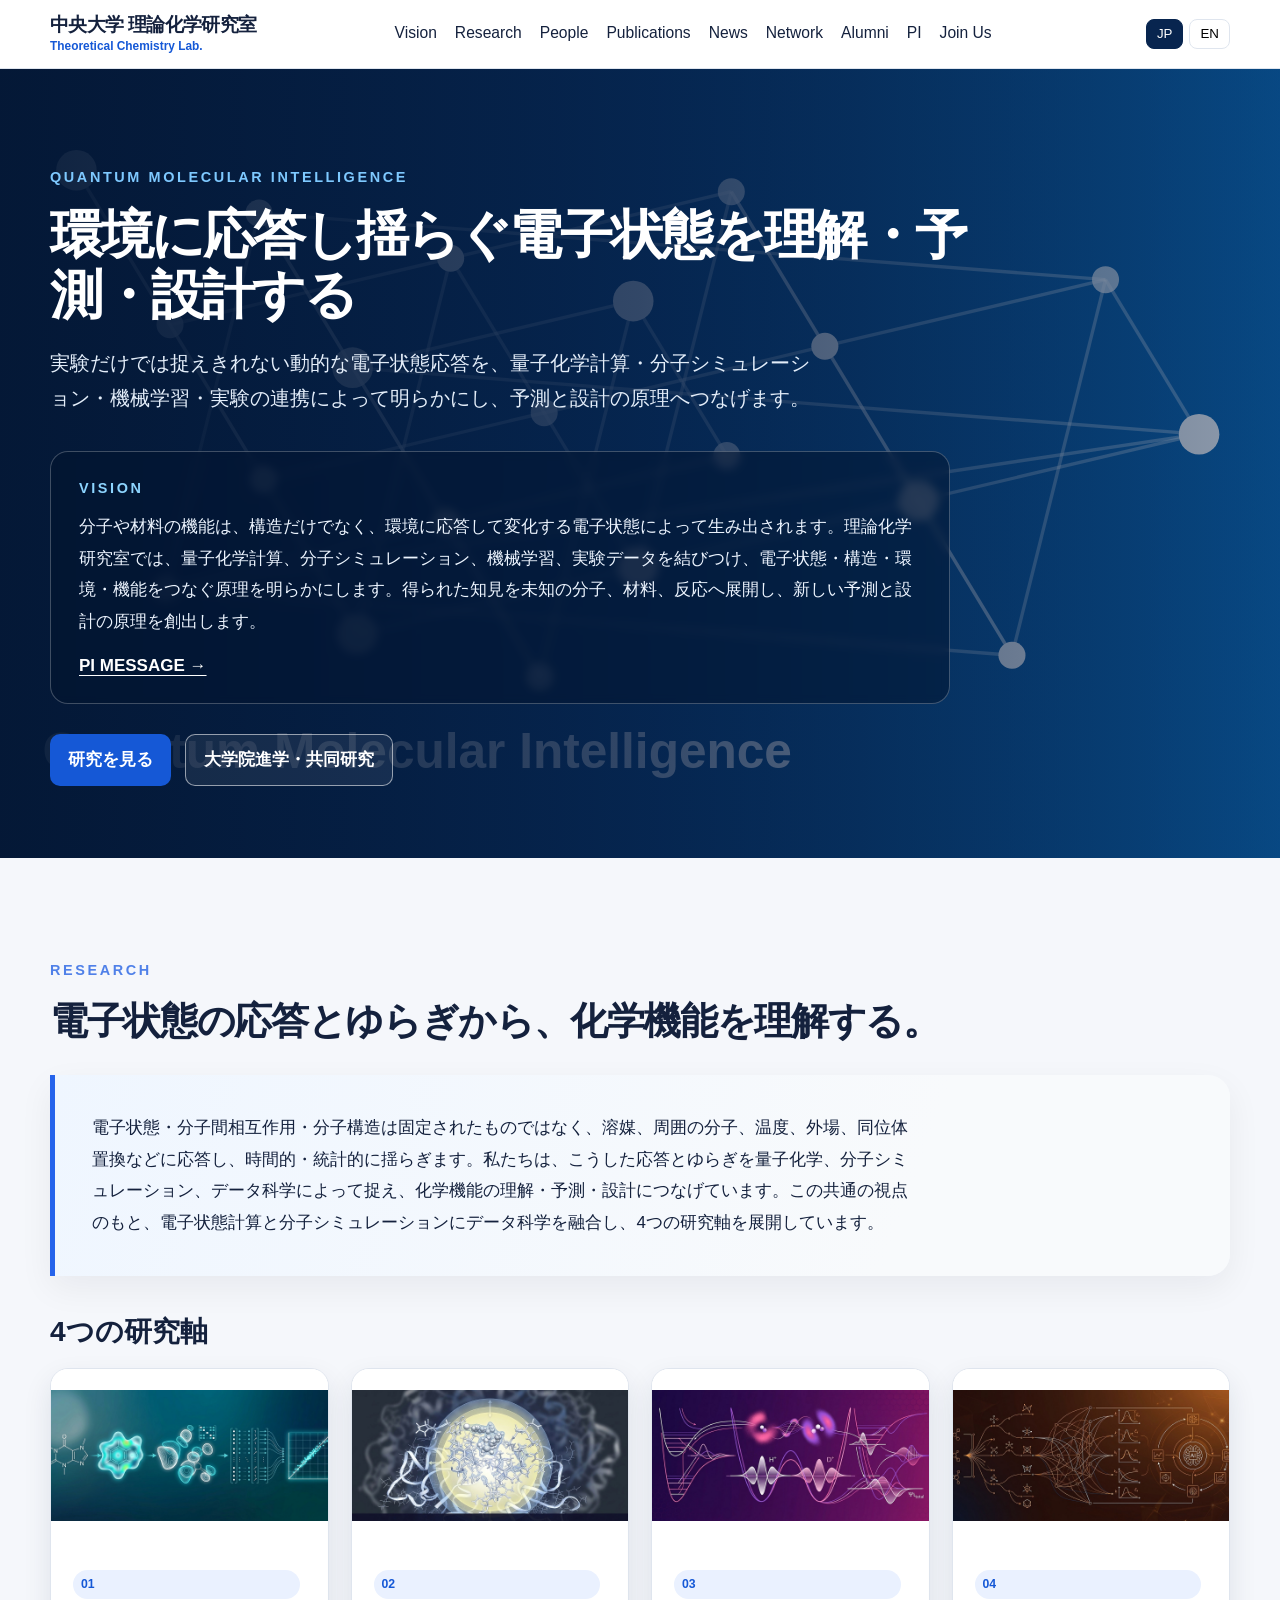
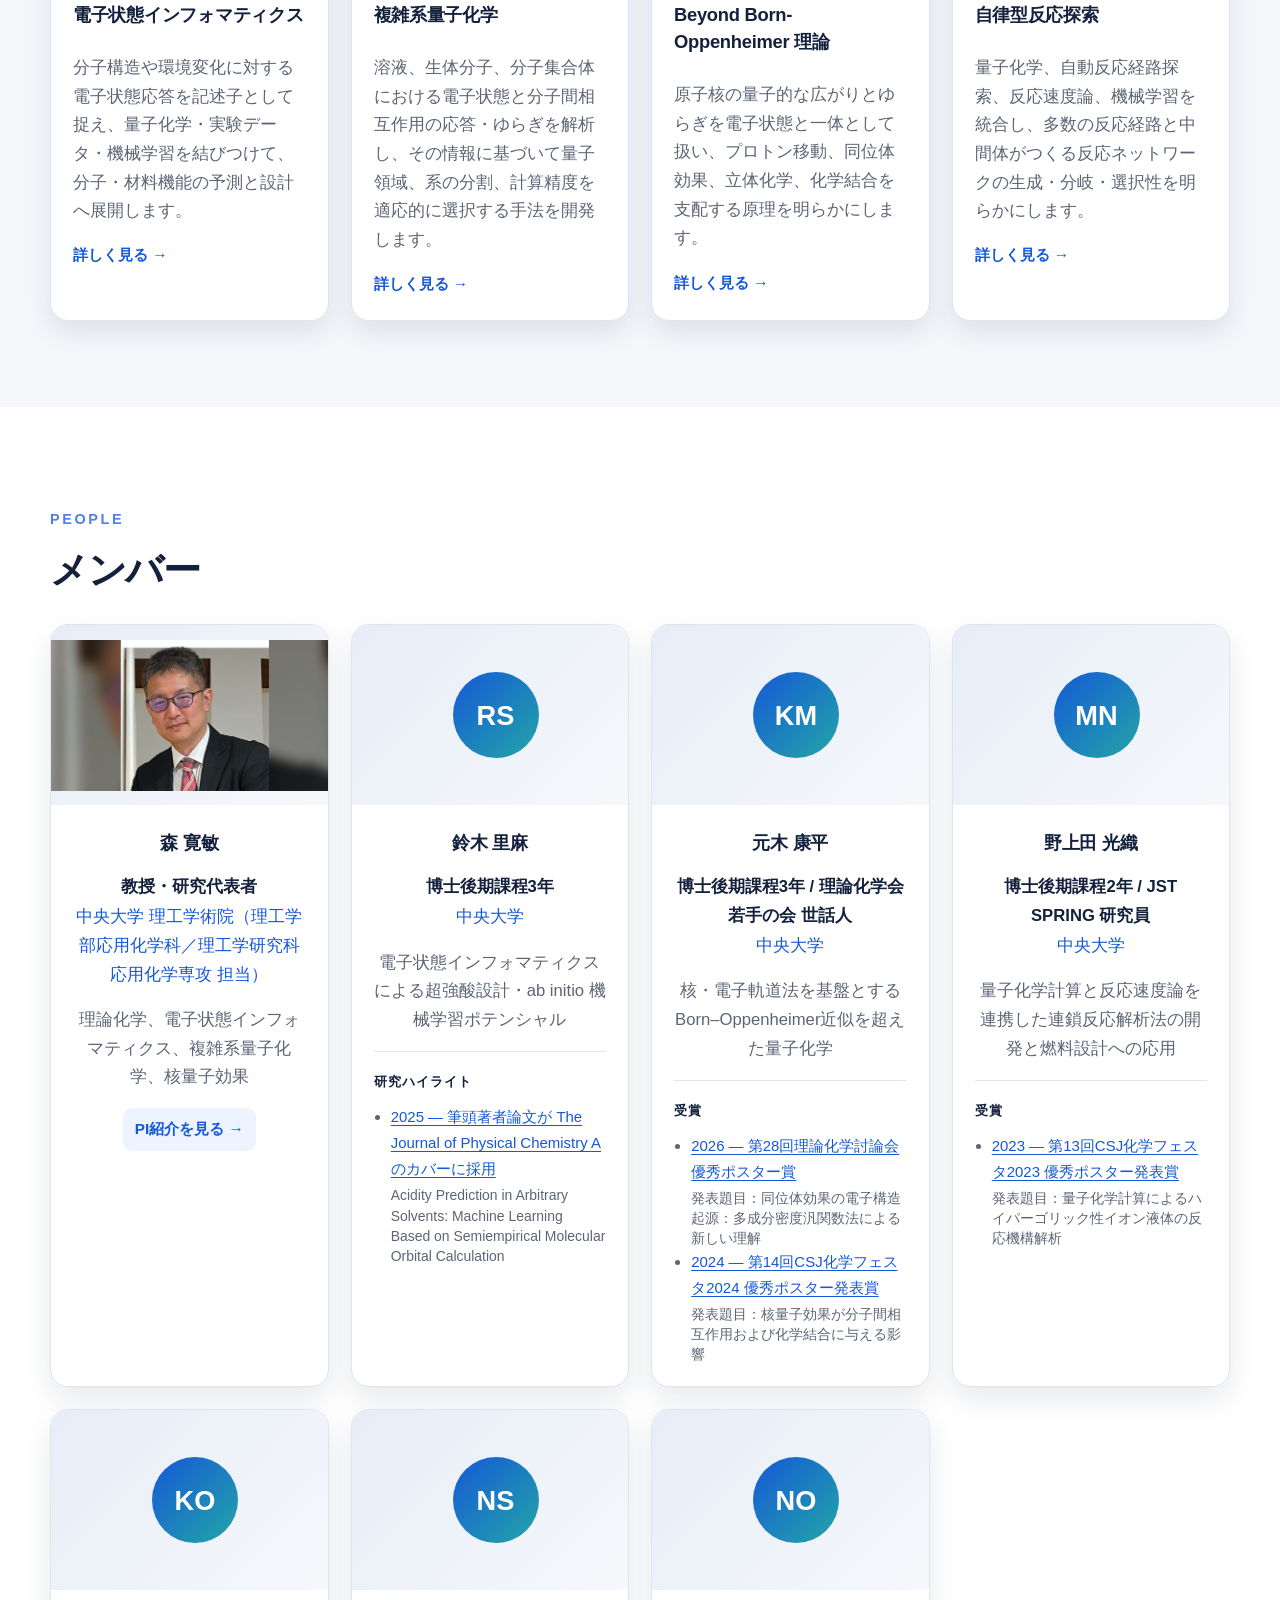
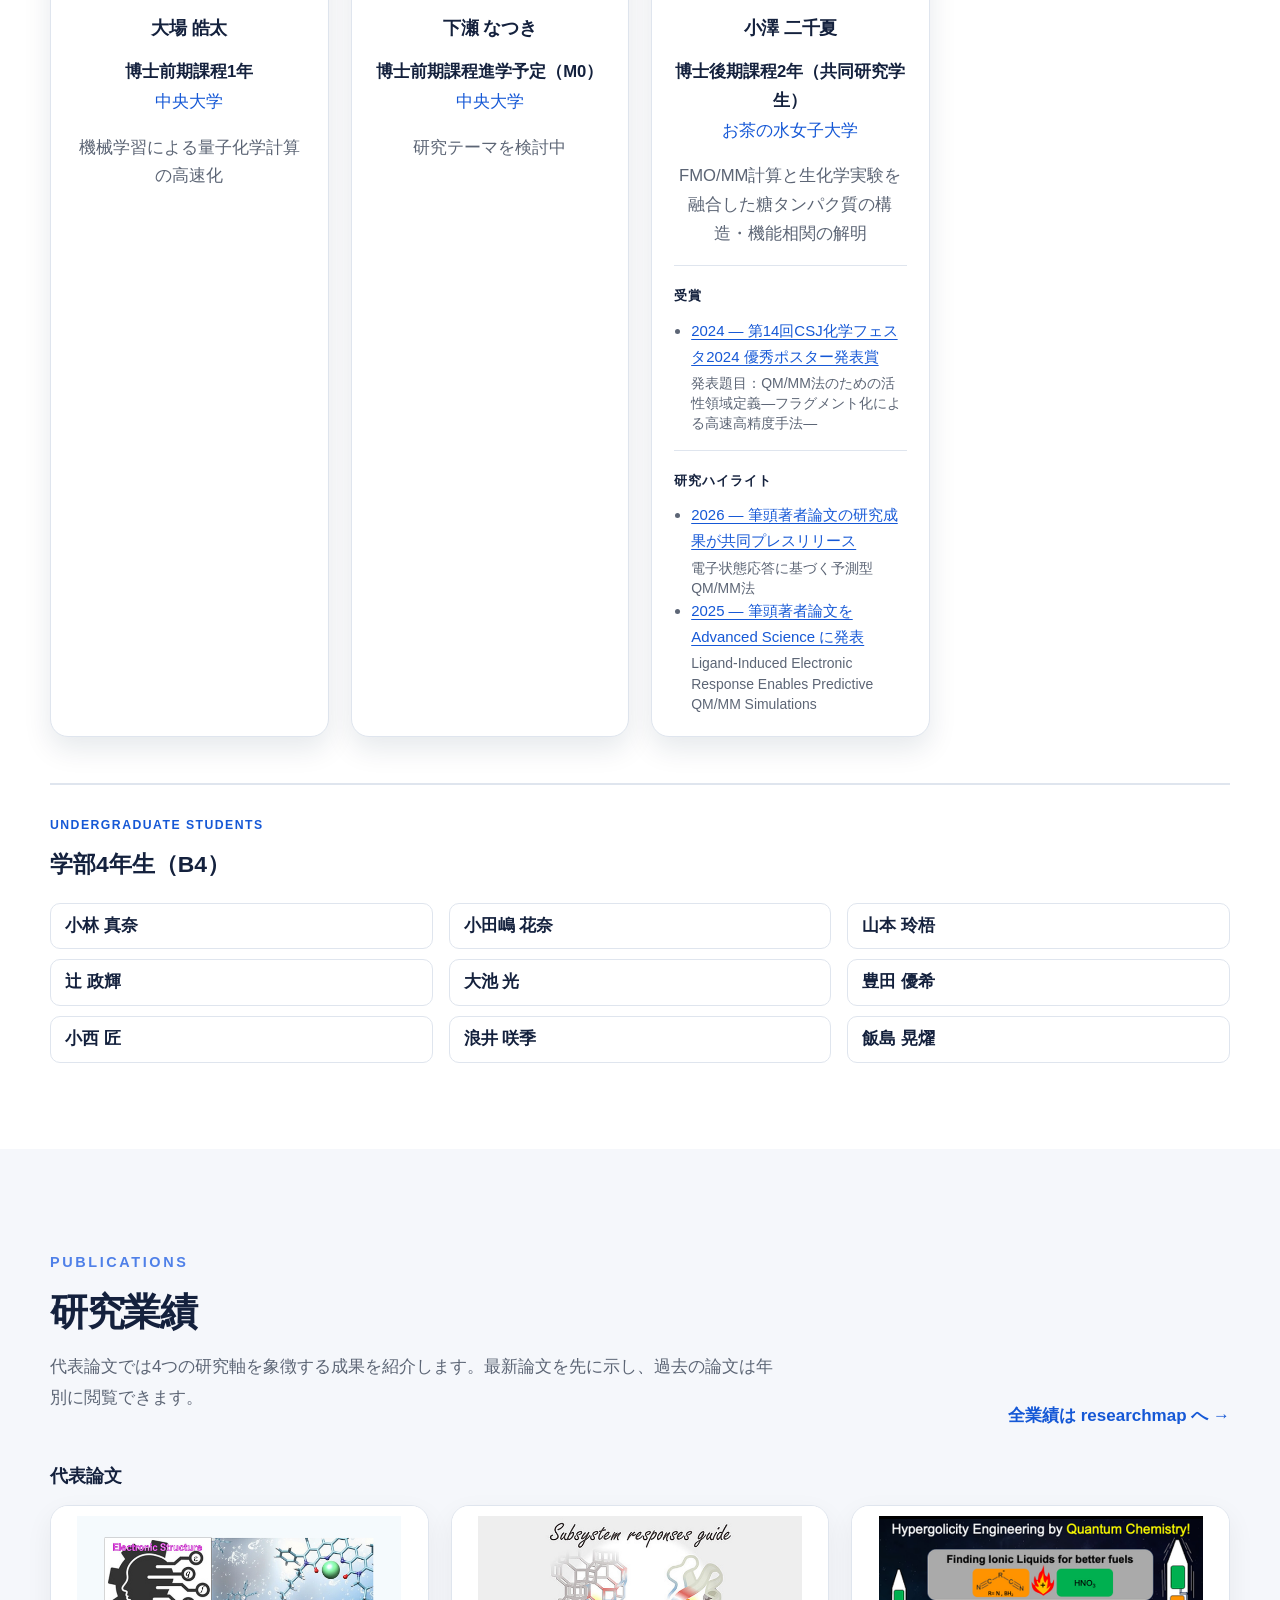
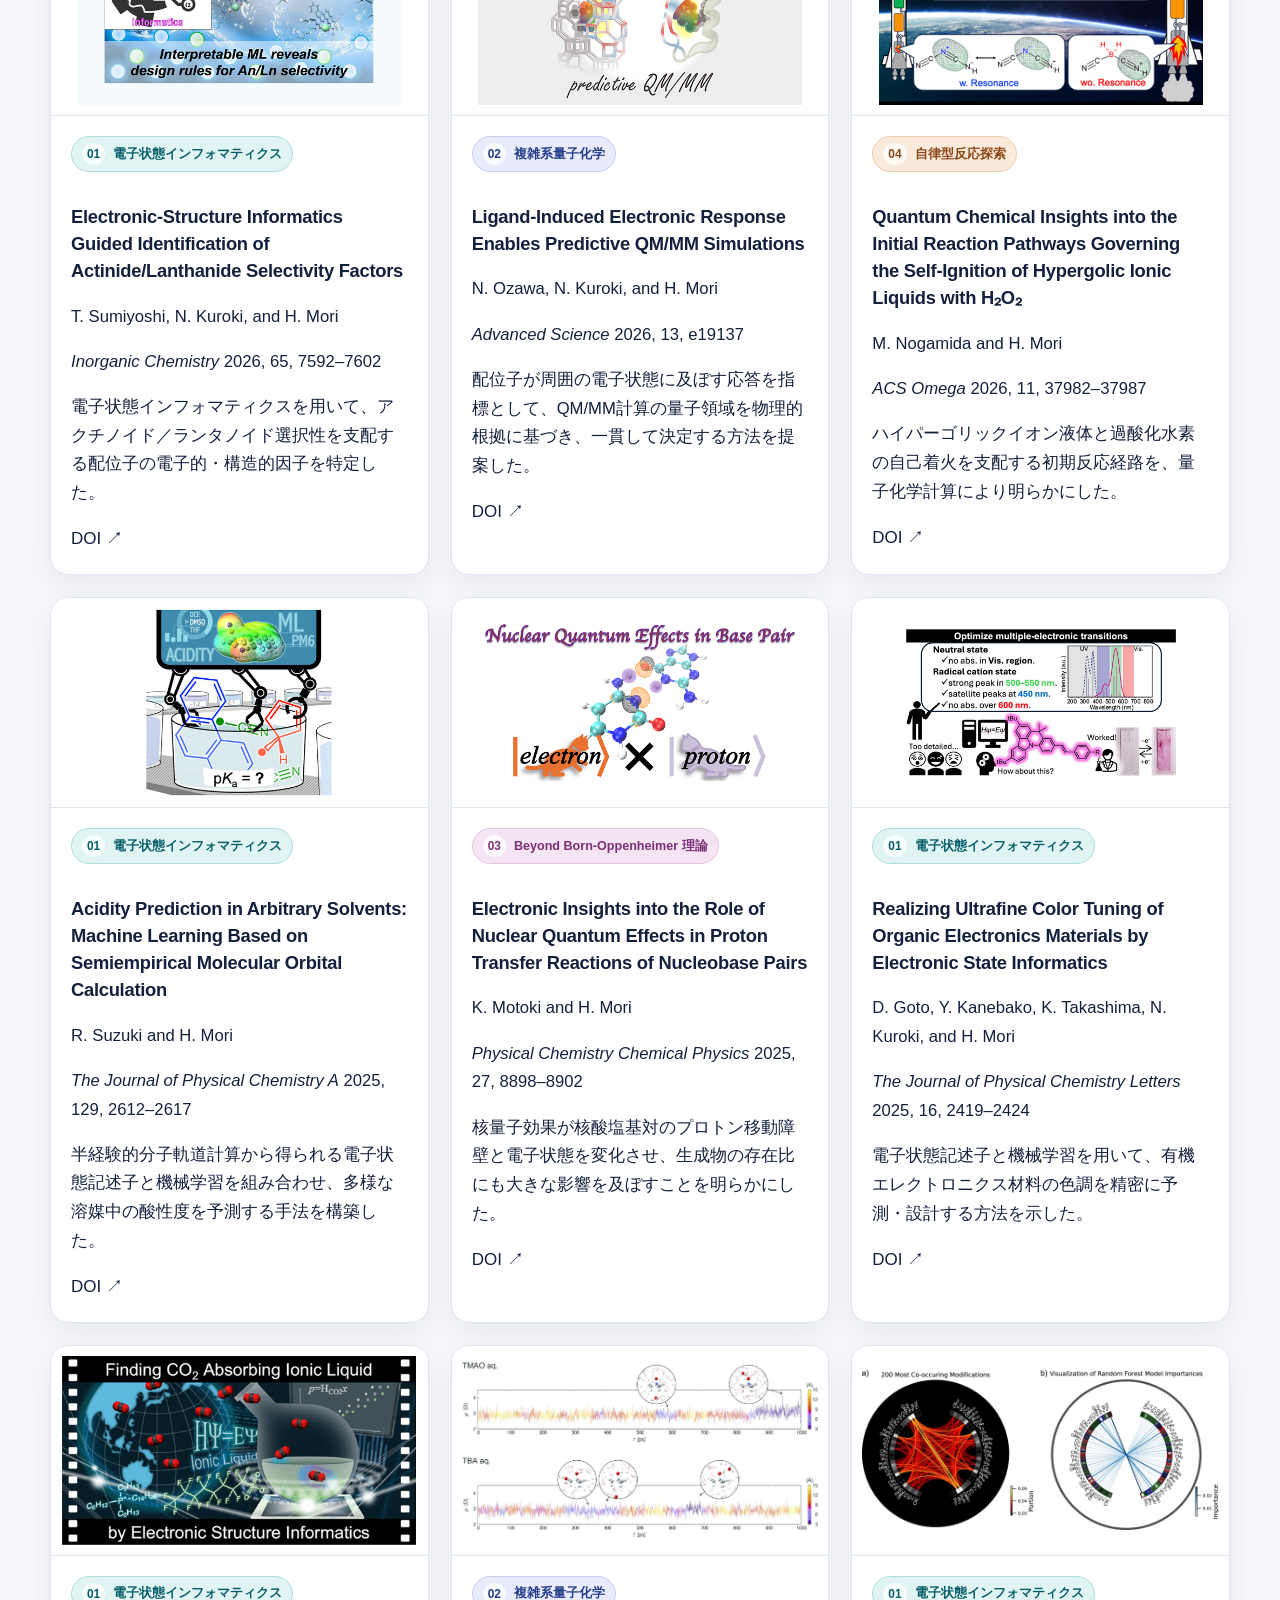
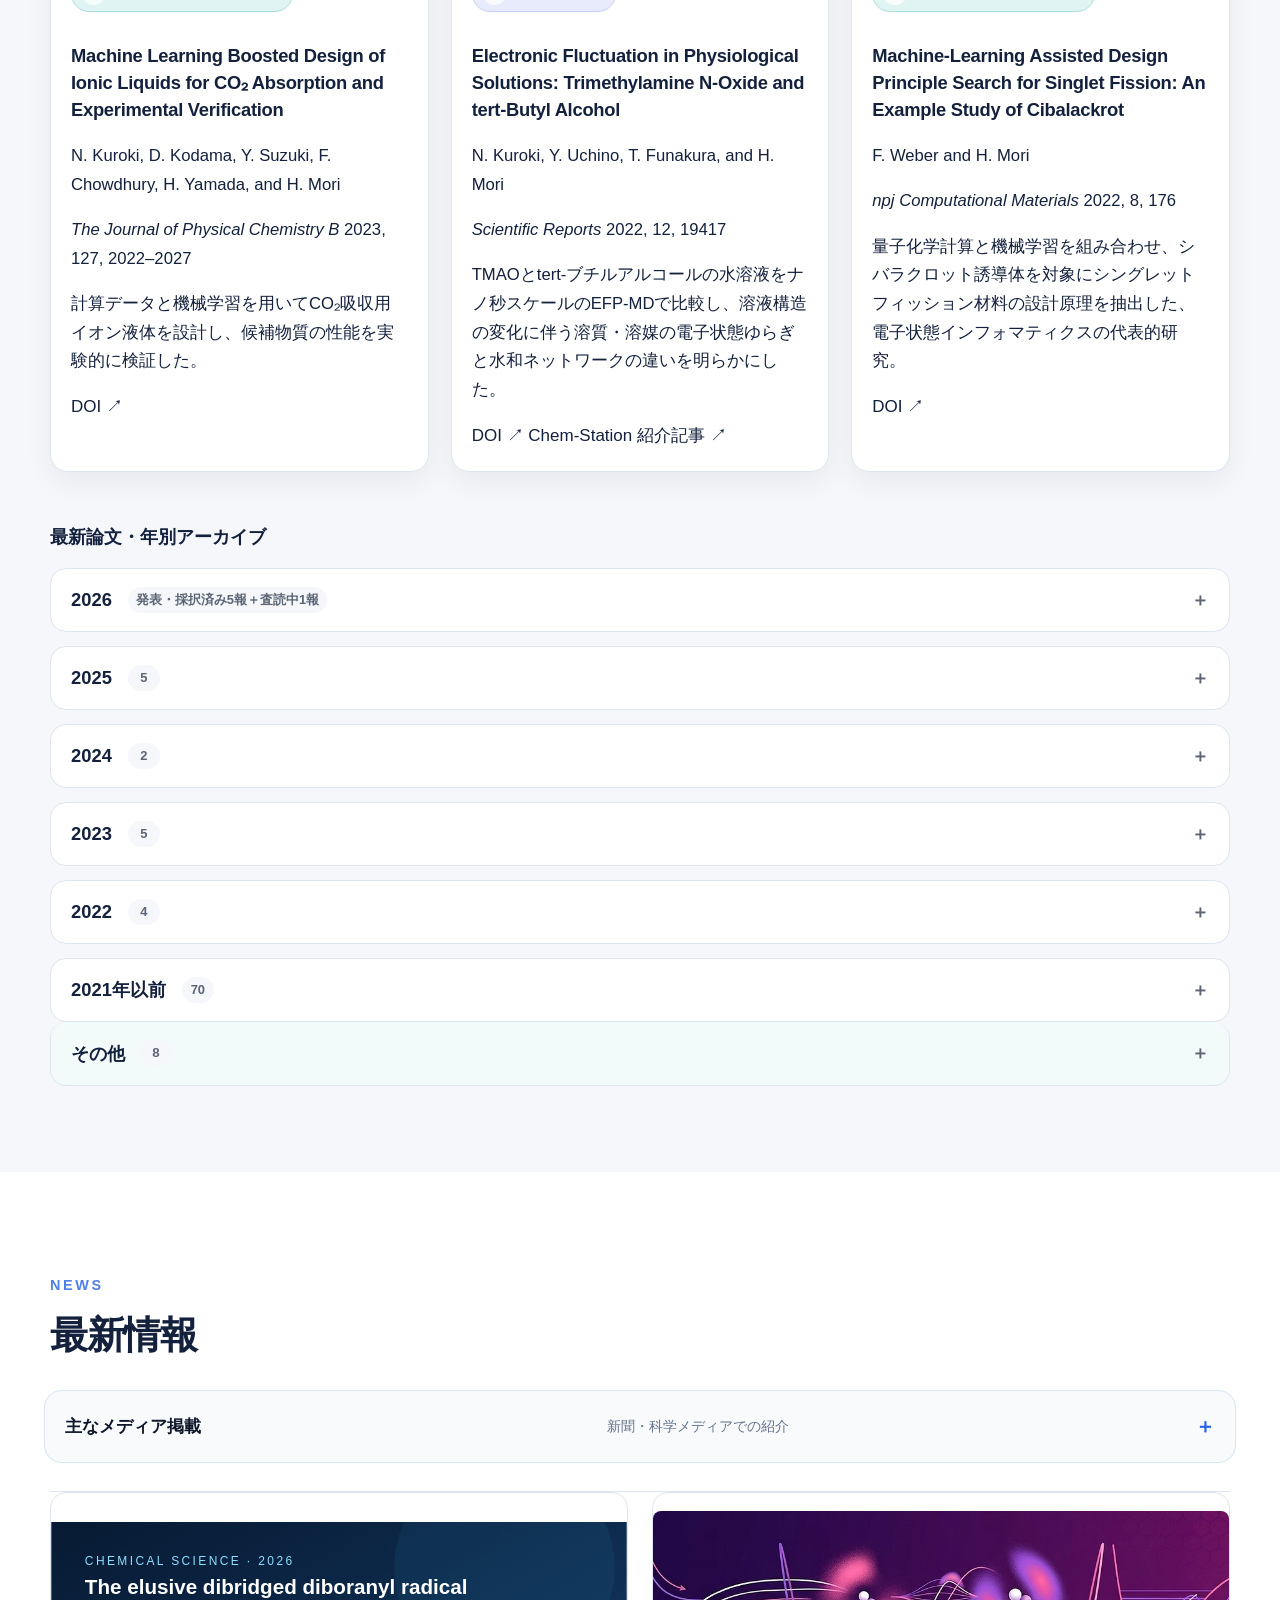
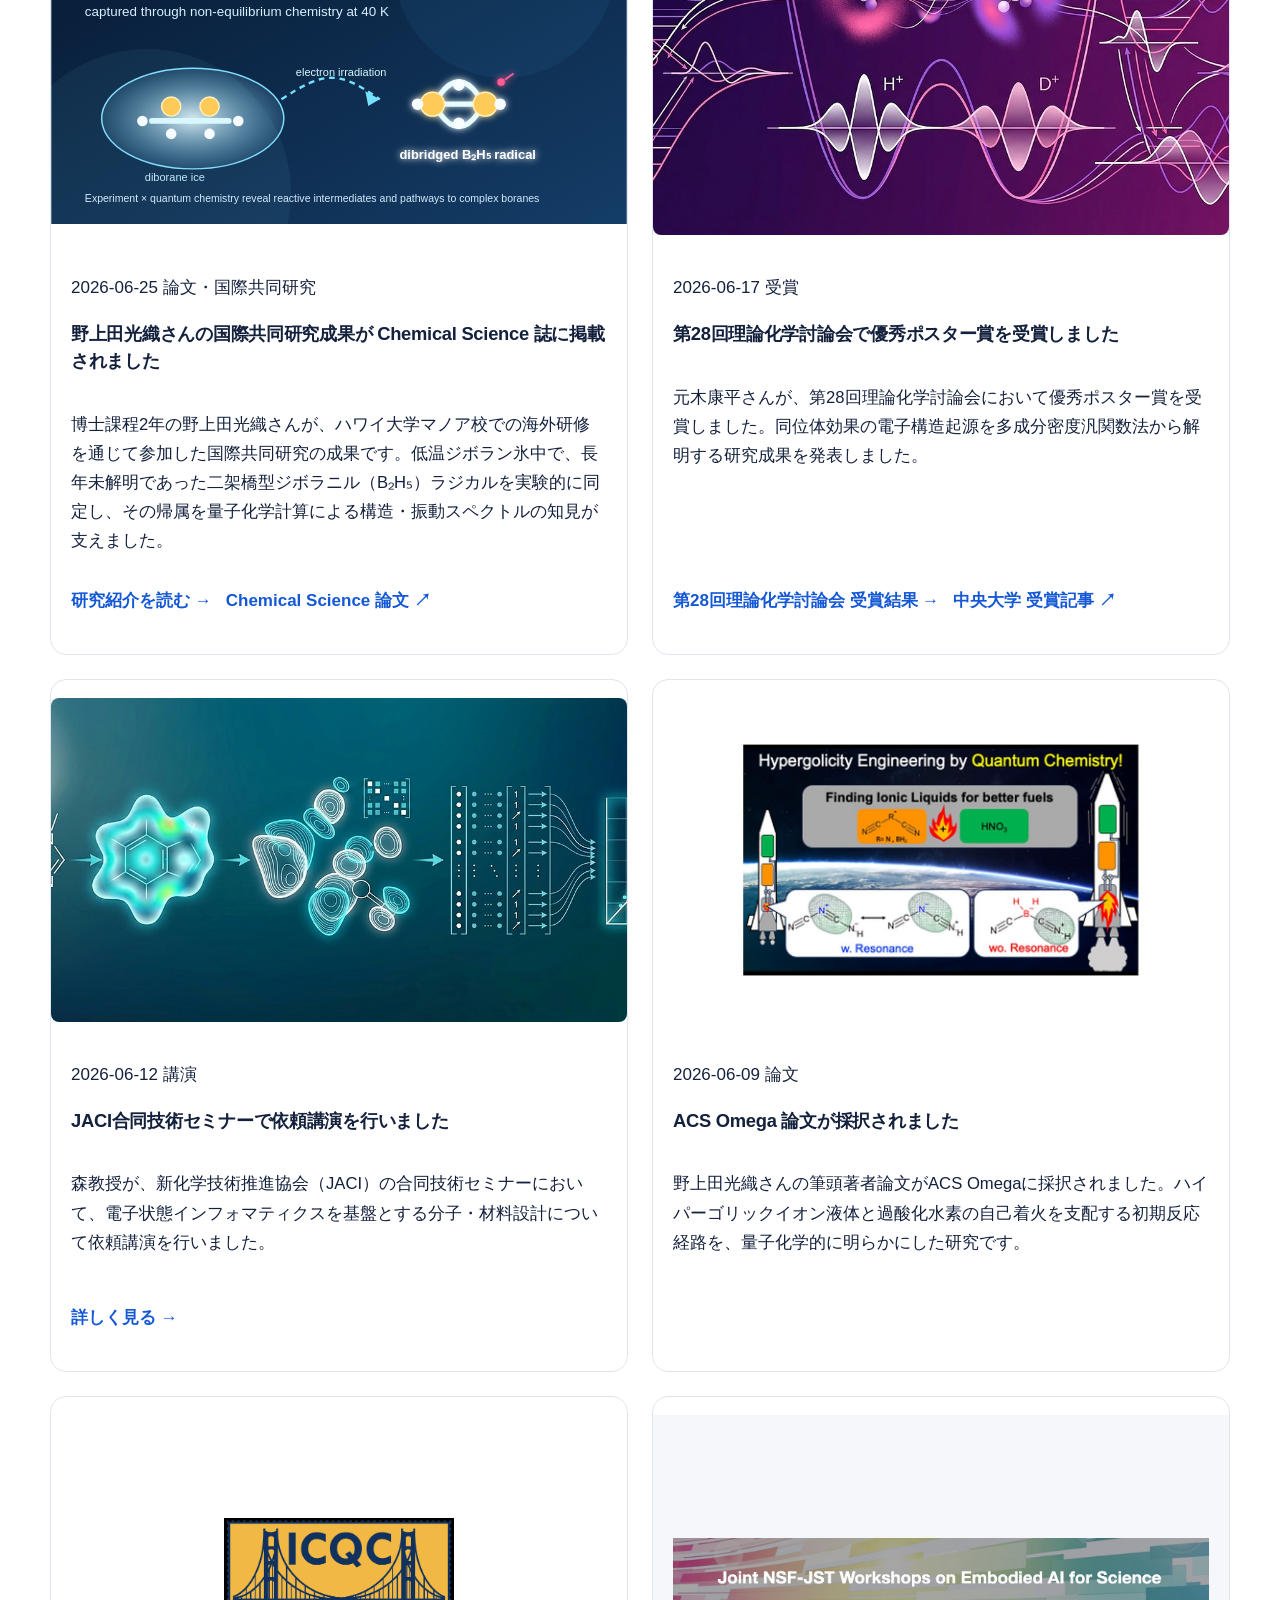
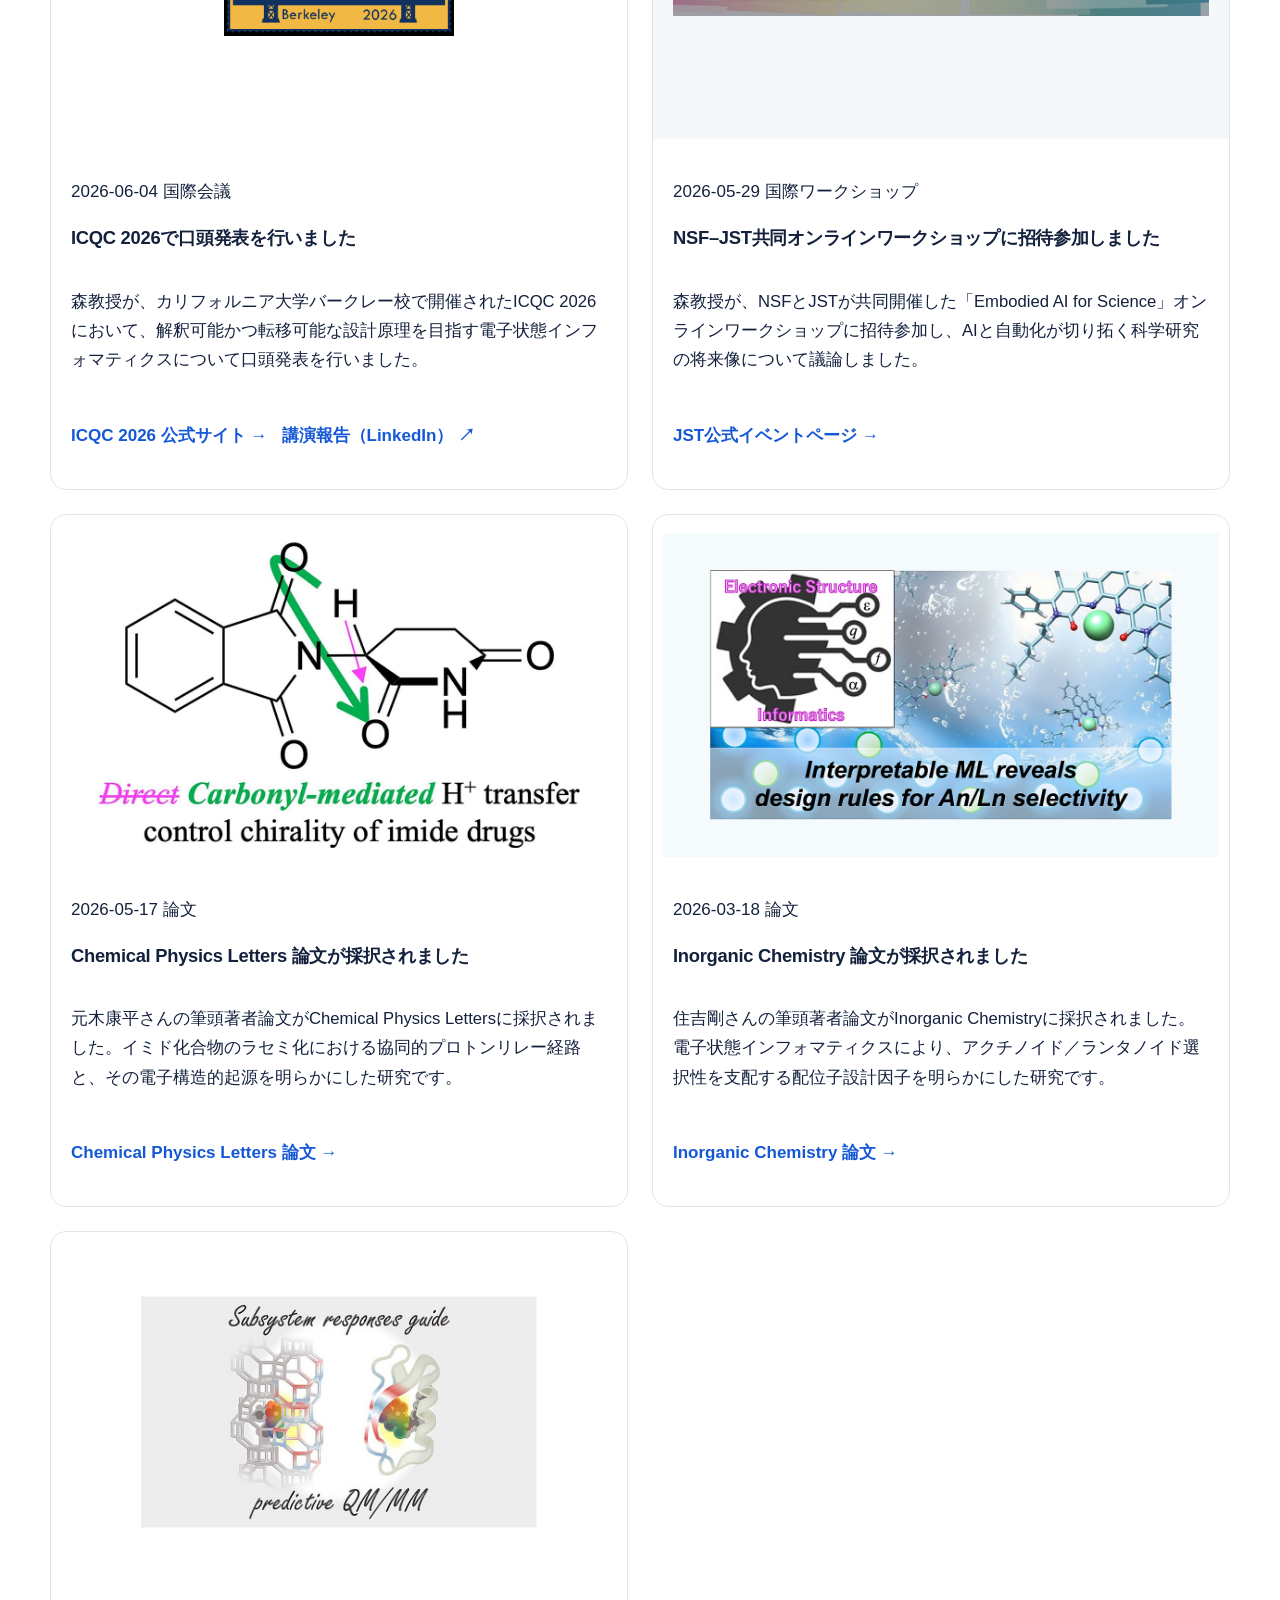
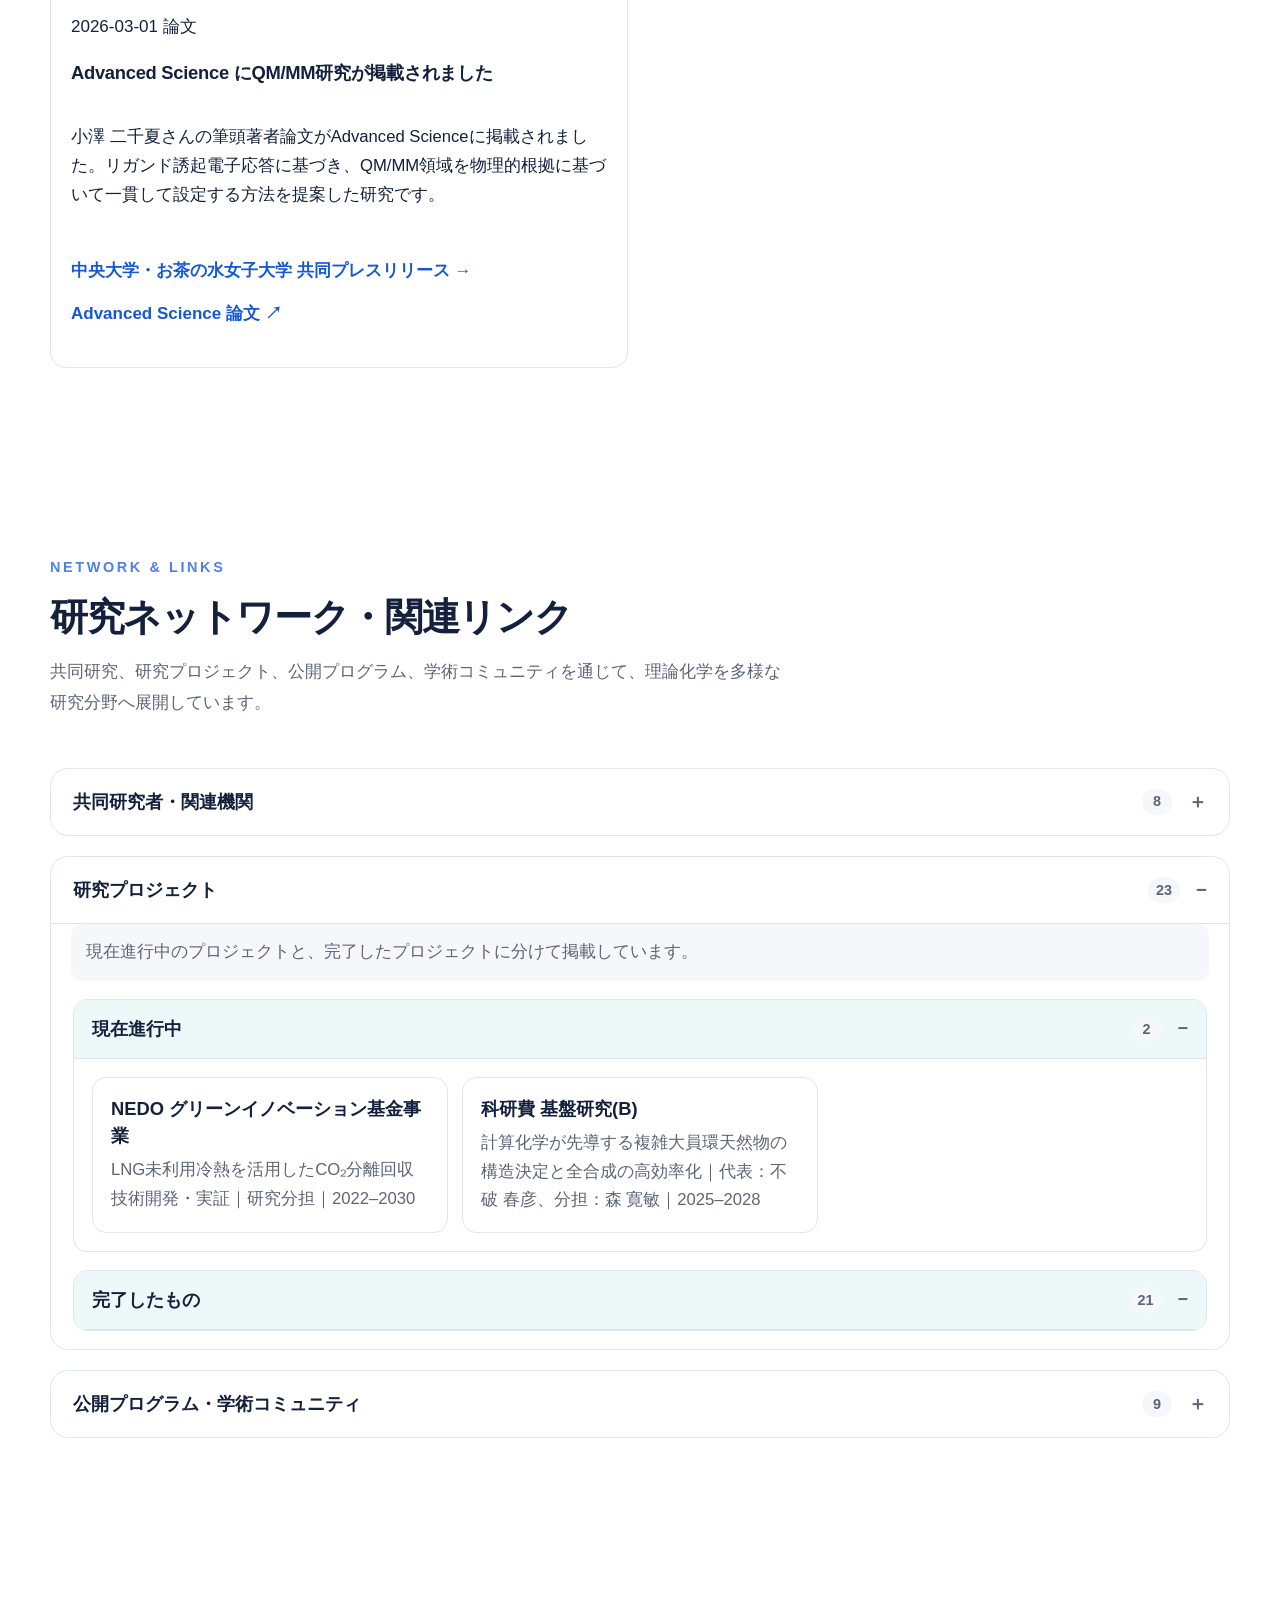
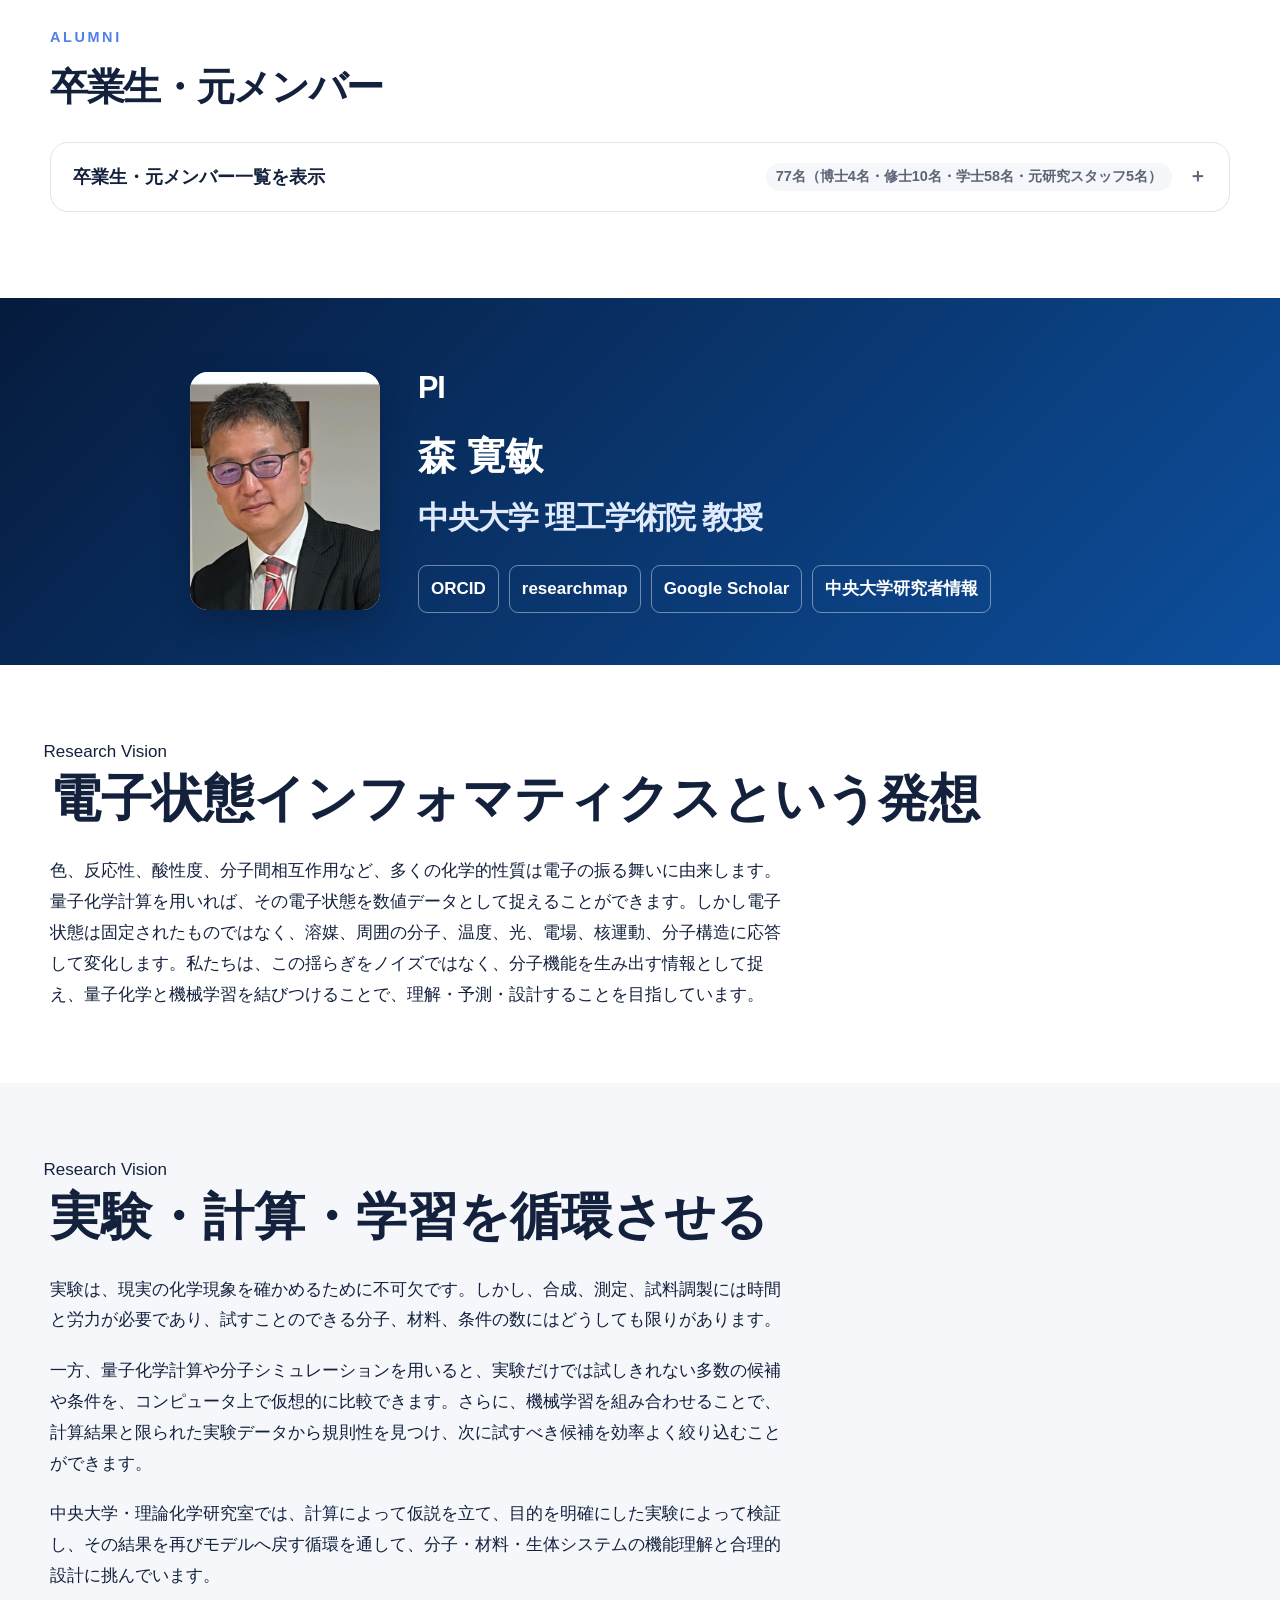
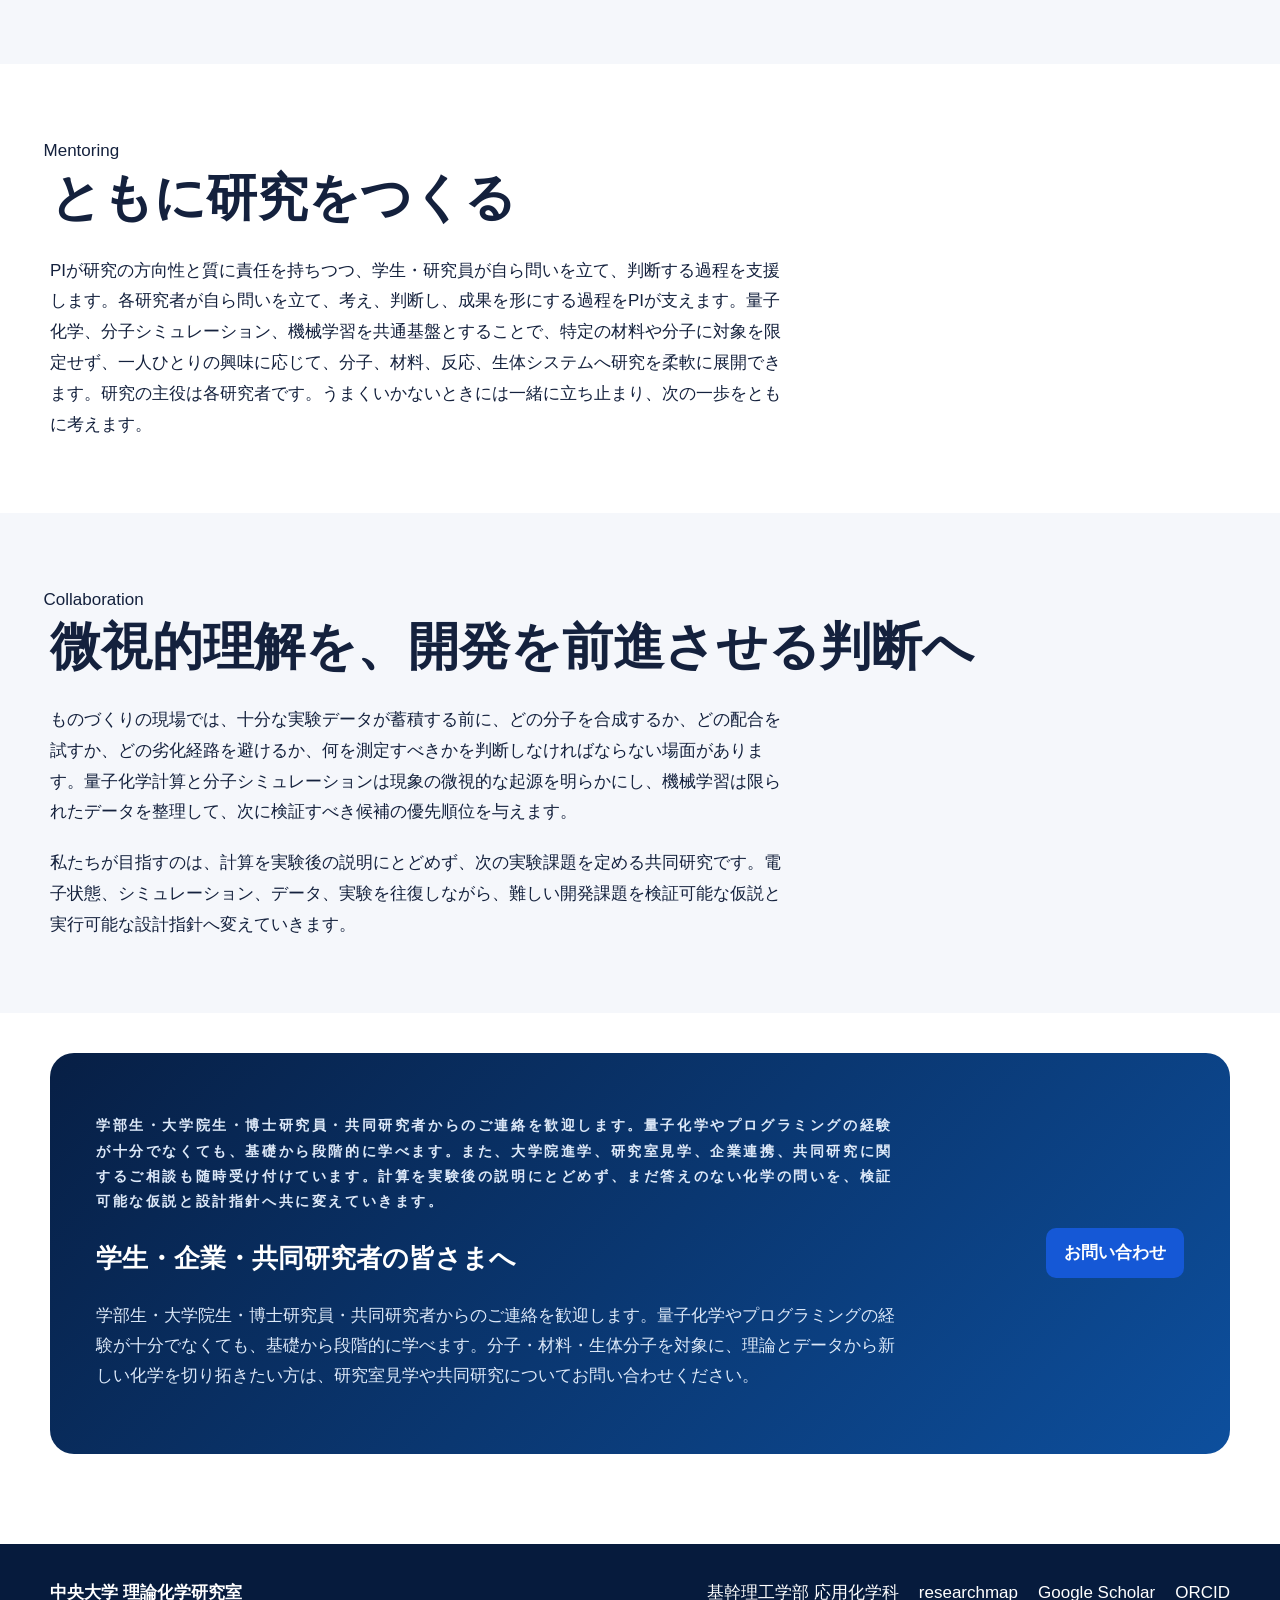
==== commit 542fa53a: "a" ====
--- a/index.html
+++ b/index.html
@@ -13,7 +13,7 @@
   </script>
 <meta charset="utf-8"/>
 <meta content="width=device-width, initial-scale=1" name="viewport"/>
-<meta content="中央大学理論化学研究室。環境に応答して揺らぐ電子状態を、量子化学・分子シミュレーション・機械学習で理解、予測、設計します。" name="description"/>
+<meta content="中央大学理論化学研究室の研究、メンバー、論文、PIの研究理念、共同研究・大学院進学情報を紹介します。" name="description"/>
 <title>Theoretical Chemistry Lab. | Chuo University</title>
 <link href="assets/css/style.css?v=20260703-flow-fix" rel="stylesheet"/>
 </head>
@@ -30,11 +30,10 @@
 <a data-en="Research" data-ja="Research" href="#research">Research</a>
 <a data-en="People" data-ja="People" href="#people">People</a>
 <a data-en="Publications" data-ja="Publications" href="#publications">Publications</a>
-<a data-en="PI" data-ja="PI" href="pi.html">PI</a>
 <a data-en="News" data-ja="News" href="#news">News</a>
 <a data-en="Network" data-ja="Network" href="#network">Network</a>
 <a data-en="Alumni" data-ja="Alumni" href="#alumni">Alumni</a>
-<a data-en="Join Us" data-ja="Join Us" href="#join">Join Us</a>
+<a data-en="PI" data-ja="PI" href="#pi">PI</a><a data-en="Join Us" data-ja="Join Us" href="#join">Join Us</a>
 </nav>
 <div aria-label="Language selector" class="lang-switch">
 <button class="active" data-lang="ja" type="button">JP</button>
@@ -61,7 +60,7 @@
 <p data-en="The functions of molecules and materials arise not only from their structures, but also from electronic states that change in response to their environment. The Theoretical Chemistry Laboratory connects quantum chemical calculations, molecular simulations, machine learning, and experimental data to uncover the principles linking electronic state, structure, environment, and function. We extend these insights to unexplored molecules, materials, and reactions in order to establish new principles for prediction and design." data-ja="分子や材料の機能は、構造だけでなく、環境に応答して変化する電子状態によって生み出されます。理論化学研究室では、量子化学計算、分子シミュレーション、機械学習、実験データを結びつけ、電子状態・構造・環境・機能をつなぐ原理を明らかにします。得られた知見を未知の分子、材料、反応へ展開し、新しい予測と設計の原理を創出します。">
               分子や材料の機能は、構造だけでなく、環境に応答して変化する電子状態によって生み出されます。理論化学研究室では、量子化学計算、分子シミュレーション、機械学習、実験データを結びつけ、電子状態・構造・環境・機能をつなぐ原理を明らかにします。得られた知見を未知の分子、材料、反応へ展開し、新しい予測と設計の原理を創出します。
             </p>
-<a class="hero-vision-link" data-en="Read the PI message →" data-ja="研究理念・方針を読む →" href="pi.html">研究理念・方針を読む →</a>
+<a class="hero-vision-link" data-en="Read the PI message →" data-ja="PI MESSAGE →" href="#pi">PI MESSAGE →</a>
 </div>
 <div class="hero-actions">
 <a class="button primary" data-en="Explore Research" data-ja="研究を見る" href="#research">研究を見る</a>
@@ -2182,12 +2181,89 @@
 </div>
 </details>
 </section>
-<section class="section join-section" id="join">
+<section class="pi-integrated" id="pi"><div class="pi-hero pi-integrated-hero">
+
+
+<div class="pi-hero-inner">
+<div class="pi-portrait">
+<img alt="森 寛敏" src="assets/images/people-hirotoshi-mori.jpg"/>
+</div>
+<div class="pi-hero-copy">
+<h1 data-en="PI &amp; Research Philosophy" data-ja="PI">PI</h1>
+<h2 class="pi-name" data-en="Hirotoshi Mori" data-ja="森 寛敏">
+              森 寛敏
+            </h2>
+<p class="pi-title" data-en="Department of Applied Chemistry, Department of Applied Chemistry, Faculty of Science and Engineering, Chuo University" data-ja="中央大学 理工学術院 教授&lt;br&gt;">
+              中央大学 理工学術院 教授
+              <br/>
+</p>
+<div class="pi-links">
+<a href="https://orcid.org/0000-0002-7662-9636" rel="noopener" target="_blank">
+                ORCID
+              </a>
+<a href="https://researchmap.jp/qc-forest" rel="noopener" target="_blank">
+                researchmap
+              </a>
+<a href="https://scholar.google.com/citations?user=V1QEbB0AAAAJ" rel="noopener" target="_blank">
+                Google Scholar
+              </a>
+<a class="profile-link researcher-db-link" data-en="Department of Applied Chemistry, Department of Applied Chemistry, Faculty of Science and Engineering, Chuo University" data-ja="中央大学研究者情報" href="https://c-research.chuo-u.ac.jp/html/100003250_ja.html#item_univ_2" rel="noopener noreferrer" target="_blank">中央大学研究者情報</a>
+</div>
+</div>
+</div>
+</div><section class="section pi-message-section">
+<div class="pi-philosophy-label" data-en="Research Vision" data-ja="Research Vision">Research Vision</div>
+<div class="pi-message-inner">
+<h2 data-en="The Concept of Electronic-State Informatics" data-ja="電子状態インフォマティクスという発想">
+            電子状態インフォマティクスという発想
+          </h2>
+<p data-en="Many chemical properties—including color, reactivity, acidity, and intermolecular interactions—arise from the behavior of electrons. Quantum chemical calculations allow us to represent electronic states as numerical data. These states are not fixed; they respond to solvents, neighboring molecules, temperature, light, electric fields, nuclear motion, and molecular structure. We treat these fluctuations not as noise, but as information that gives rise to molecular function, and combine quantum chemistry with machine learning to understand, predict, and ultimately design them." data-ja="色、反応性、酸性度、分子間相互作用など、多くの化学的性質は電子の振る舞いに由来します。量子化学計算を用いれば、その電子状態を数値データとして捉えることができます。しかし電子状態は固定されたものではなく、溶媒、周囲の分子、温度、光、電場、核運動、分子構造に応答して変化します。私たちは、この揺らぎをノイズではなく、分子機能を生み出す情報として捉え、量子化学と機械学習を結びつけることで、理解・予測・設計することを目指しています。">
+            色、反応性、酸性度、分子間相互作用など、多くの化学的性質は電子の振る舞いに由来します。量子化学計算を用いれば、その電子状態を数値データとして捉えることができます。しかし電子状態は固定されたものではなく、溶媒、周囲の分子、温度、光、電場、核運動、分子構造に応答して変化します。私たちは、この揺らぎをノイズではなく、分子機能を生み出す情報として捉え、量子化学と機械学習を結びつけることで、理解・予測・設計することを目指しています。
+          </p>
+</div>
+</section><section class="section pi-message-section">
+<div class="pi-philosophy-label pi-philosophy-label-continuation" data-en="Research Vision" data-ja="Research Vision">Research Vision</div>
+<div class="pi-message-inner">
+<h2 data-en="A Continuous Cycle of Experiment, Computation, and Learning" data-ja="実験・計算・学習を循環させる">
+            実験・計算・学習を循環させる
+          </h2>
+<p data-en="Experiments are indispensable for establishing what occurs in real chemical systems. Yet synthesis, measurement, and sample preparation all require substantial time and effort, which inevitably limits the number of molecules, materials, and conditions that can be examined." data-ja="実験は、現実の化学現象を確かめるために不可欠です。しかし、合成、測定、試料調製には時間と労力が必要であり、試すことのできる分子、材料、条件の数にはどうしても限りがあります。">
+            実験は、現実の化学現象を確かめるために不可欠です。しかし、合成、測定、試料調製には時間と労力が必要であり、試すことのできる分子、材料、条件の数にはどうしても限りがあります。
+          </p>
+<p data-en="Quantum chemical calculations and molecular simulations allow us to compare, in silico, many candidates and conditions that cannot be explored exhaustively by experiment alone. Machine learning can then identify patterns in computational results and limited experimental data, helping us prioritize what should be tested next." data-ja="一方、量子化学計算や分子シミュレーションを用いると、実験だけでは試しきれない多数の候補や条件を、コンピュータ上で仮想的に比較できます。さらに、機械学習を組み合わせることで、計算結果と限られた実験データから規則性を見つけ、次に試すべき候補を効率よく絞り込むことができます。">
+            一方、量子化学計算や分子シミュレーションを用いると、実験だけでは試しきれない多数の候補や条件を、コンピュータ上で仮想的に比較できます。さらに、機械学習を組み合わせることで、計算結果と限られた実験データから規則性を見つけ、次に試すべき候補を効率よく絞り込むことができます。
+          </p>
+<p data-en="Department of Applied Chemistry, Department of Applied Chemistry, Faculty of Science and Engineering, Chuo University" data-ja="中央大学・理論化学研究室では、計算によって仮説を立て、目的を明確にした実験によって検証し、その結果を再びモデルへ戻す循環を通して、分子・材料・生体システムの機能理解と合理的設計に挑んでいます。">
+            中央大学・理論化学研究室では、計算によって仮説を立て、目的を明確にした実験によって検証し、その結果を再びモデルへ戻す循環を通して、分子・材料・生体システムの機能理解と合理的設計に挑んでいます。
+          </p>
+</div>
+</section><section class="section pi-message-section">
+<div class="pi-philosophy-label" data-en="Mentoring" data-ja="Mentoring">Mentoring</div>
+<div class="pi-message-inner">
+<h2 data-en="Creating Research Together" data-ja="ともに研究をつくる">
+            ともに研究をつくる
+          </h2>
+<p data-en="We value a highly supportive mentoring approach in which the PI takes responsibility for the direction and quality of the research while working alongside each researcher—student or research staff member—to foster independence. The PI supports each researcher as they formulate questions, think critically, make decisions, and turn their findings into meaningful results. With quantum chemistry, molecular simulation, and machine learning as a shared foundation, projects can extend flexibly across molecules, materials, reactions, and biological systems in response to each researcher’s interests. Each researcher takes ownership of their project. When progress stalls, we pause, reassess, and work out the next step together." data-ja="PIが研究の方向性と質に責任を持ちつつ、学生・研究員が自ら問いを立て、判断する過程を支援します。各研究者が自ら問いを立て、考え、判断し、成果を形にする過程をPIが支えます。量子化学、分子シミュレーション、機械学習を共通基盤とすることで、特定の材料や分子に対象を限定せず、一人ひとりの興味に応じて、分子、材料、反応、生体システムへ研究を柔軟に展開できます。研究の主役は各研究者です。うまくいかないときには一緒に立ち止まり、次の一歩をともに考えます。">
+            PIが研究の方向性と質に責任を持ちつつ、学生・研究員が自ら問いを立て、判断する過程を支援します。各研究者が自ら問いを立て、考え、判断し、成果を形にする過程をPIが支えます。量子化学、分子シミュレーション、機械学習を共通基盤とすることで、特定の材料や分子に対象を限定せず、一人ひとりの興味に応じて、分子、材料、反応、生体システムへ研究を柔軟に展開できます。研究の主役は各研究者です。うまくいかないときには一緒に立ち止まり、次の一歩をともに考えます。
+          </p>
+</div>
+</section><section class="section pi-message-section">
+<div class="pi-philosophy-label" data-en="Collaboration" data-ja="Collaboration">Collaboration</div>
+<div class="pi-message-inner">
+<h2 data-en="From Microscopic Insight to Better Development Decisions" data-ja="微視的理解を、開発を前進させる判断へ">
+            微視的理解を、開発を前進させる判断へ
+          </h2>
+<p data-en="In manufacturing and product development, important decisions often must be made before sufficient experimental data are available: which molecule to synthesize, which formulation to test, which degradation pathway to avoid, and which measurement will be most informative. Quantum chemistry and molecular simulation can reveal the microscopic origins of observed behavior, while machine learning can organize sparse data and prioritize the most promising candidates." data-ja="ものづくりの現場では、十分な実験データが蓄積する前に、どの分子を合成するか、どの配合を試すか、どの劣化経路を避けるか、何を測定すべきかを判断しなければならない場面があります。量子化学計算と分子シミュレーションは現象の微視的な起源を明らかにし、機械学習は限られたデータを整理して、次に検証すべき候補の優先順位を与えます。">
+            ものづくりの現場では、十分な実験データが蓄積する前に、どの分子を合成するか、どの配合を試すか、どの劣化経路を避けるか、何を測定すべきかを判断しなければならない場面があります。量子化学計算と分子シミュレーションは現象の微視的な起源を明らかにし、機械学習は限られたデータを整理して、次に検証すべき候補の優先順位を与えます。
+          </p>
+<p data-en="We seek collaborations in which computation does more than explain results after the fact: it helps define the next experimental question. By moving iteratively among electronic structure, simulation, data, and experiment, we aim to transform difficult development challenges into testable hypotheses and actionable design principles." data-ja="私たちが目指すのは、計算を実験後の説明にとどめず、次の実験課題を定める共同研究です。電子状態、シミュレーション、データ、実験を往復しながら、難しい開発課題を検証可能な仮説と実行可能な設計指針へ変えていきます。">
+            私たちが目指すのは、計算を実験後の説明にとどめず、次の実験課題を定める共同研究です。電子状態、シミュレーション、データ、実験を往復しながら、難しい開発課題を検証可能な仮説と実行可能な設計指針へ変えていきます。
+          </p>
+</div>
+</section></section><section class="section join-section" id="join">
 <div>
-<p class="section-kicker">JOIN US</p>
-<h2 data-en="We welcome students, researchers, and collaborators" data-ja="大学院進学・共同研究を歓迎します">
-            大学院進学・共同研究を歓迎します
-          </h2>
+<p class="section-kicker" data-en="We welcome inquiries from undergraduate and graduate students, postdoctoral researchers, industry partners, and prospective collaborators. Prior experience in quantum chemistry or programming is not required; these skills can be developed step by step. Please contact us about laboratory visits, graduate study, postdoctoral opportunities, industry partnerships, or collaborative research. Together, we aim to turn unresolved chemical questions into testable hypotheses and actionable design principles, rather than using computation only to explain results after the fact." data-ja="学部生・大学院生・博士研究員・共同研究者からのご連絡を歓迎します。量子化学やプログラミングの経験が十分でなくても、基礎から段階的に学べます。また、大学院進学、研究室見学、企業連携、共同研究に関するご相談も随時受け付けています。計算を実験後の説明にとどめず、まだ答えのない化学の問いを、検証可能な仮説と設計指針へ共に変えていきます。">学部生・大学院生・博士研究員・共同研究者からのご連絡を歓迎します。量子化学やプログラミングの経験が十分でなくても、基礎から段階的に学べます。また、大学院進学、研究室見学、企業連携、共同研究に関するご相談も随時受け付けています。計算を実験後の説明にとどめず、まだ答えのない化学の問いを、検証可能な仮説と設計指針へ共に変えていきます。</p>
+<h2 data-en="For Students, Industry, and Collaborators" data-ja="学生・企業・共同研究者の皆さまへ">学生・企業・共同研究者の皆さまへ</h2>
 <p data-en="We welcome inquiries from undergraduate and graduate students, postdoctoral researchers, and potential collaborators. Prior experience in quantum chemistry or programming is not required; members can build these skills step by step. Please contact us about laboratory visits, graduate study, postdoctoral opportunities, or collaborative research." data-ja="学部生・大学院生・博士研究員・共同研究者からのご連絡を歓迎します。量子化学やプログラミングの経験が十分でなくても、基礎から段階的に学べます。分子・材料・生体分子を対象に、理論とデータから新しい化学を切り拓きたい方は、研究室見学や共同研究についてお問い合わせください。">
             学部生・大学院生・博士研究員・共同研究者からのご連絡を歓迎します。量子化学やプログラミングの経験が十分でなくても、基礎から段階的に学べます。分子・材料・生体分子を対象に、理論とデータから新しい化学を切り拓きたい方は、研究室見学や共同研究についてお問い合わせください。
           </p>
--- a/assets/css/style.css
+++ b/assets/css/style.css
@@ -2988,3 +2988,10 @@
 @media (max-width:720px){
   .publication-period-count{max-width:13rem;font-size:.78rem;}
 }
+
+/* Integrated PI section on the one-page site */
+#pi{scroll-margin-top:86px}
+.pi-integrated{background:#fff}
+.pi-integrated .pi-hero{margin:0}
+.pi-integrated .pi-message-section:nth-of-type(even){background:var(--soft)}
+@media(max-width:700px){#pi{scroll-margin-top:72px}}
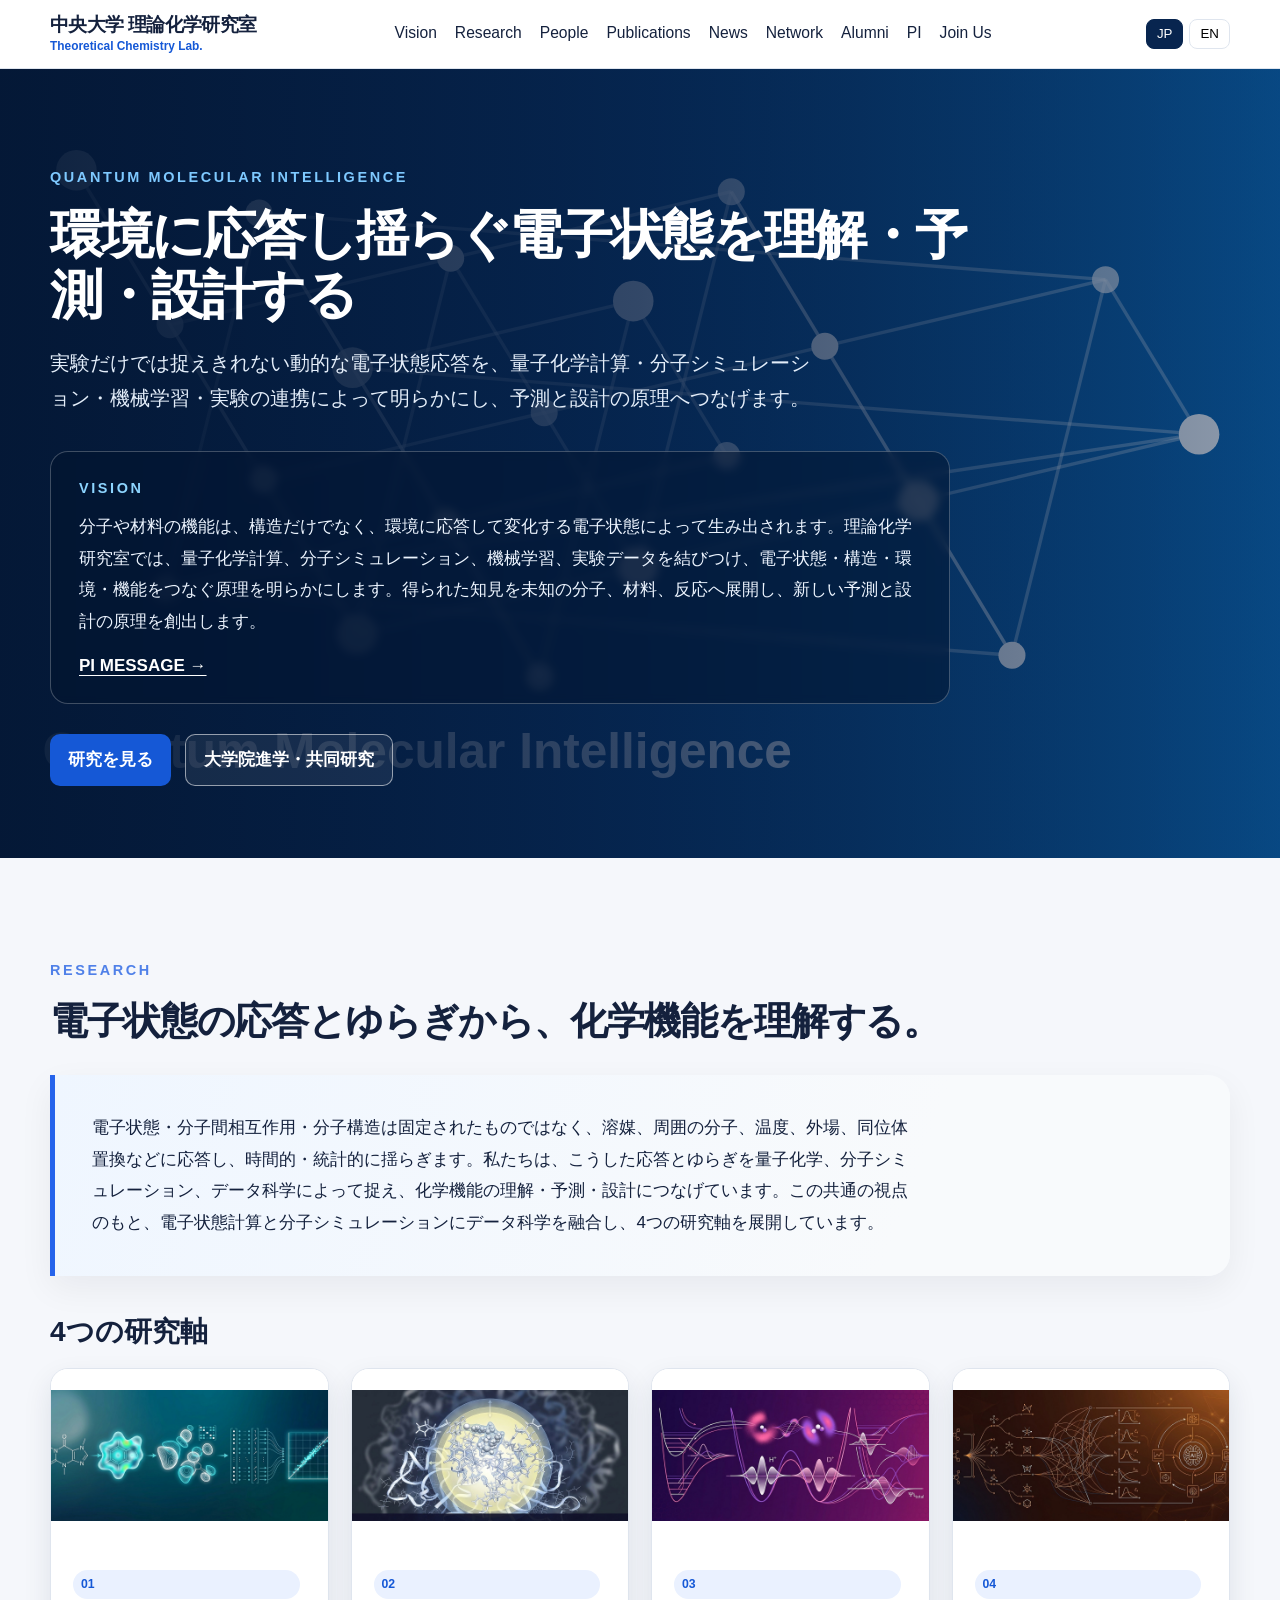
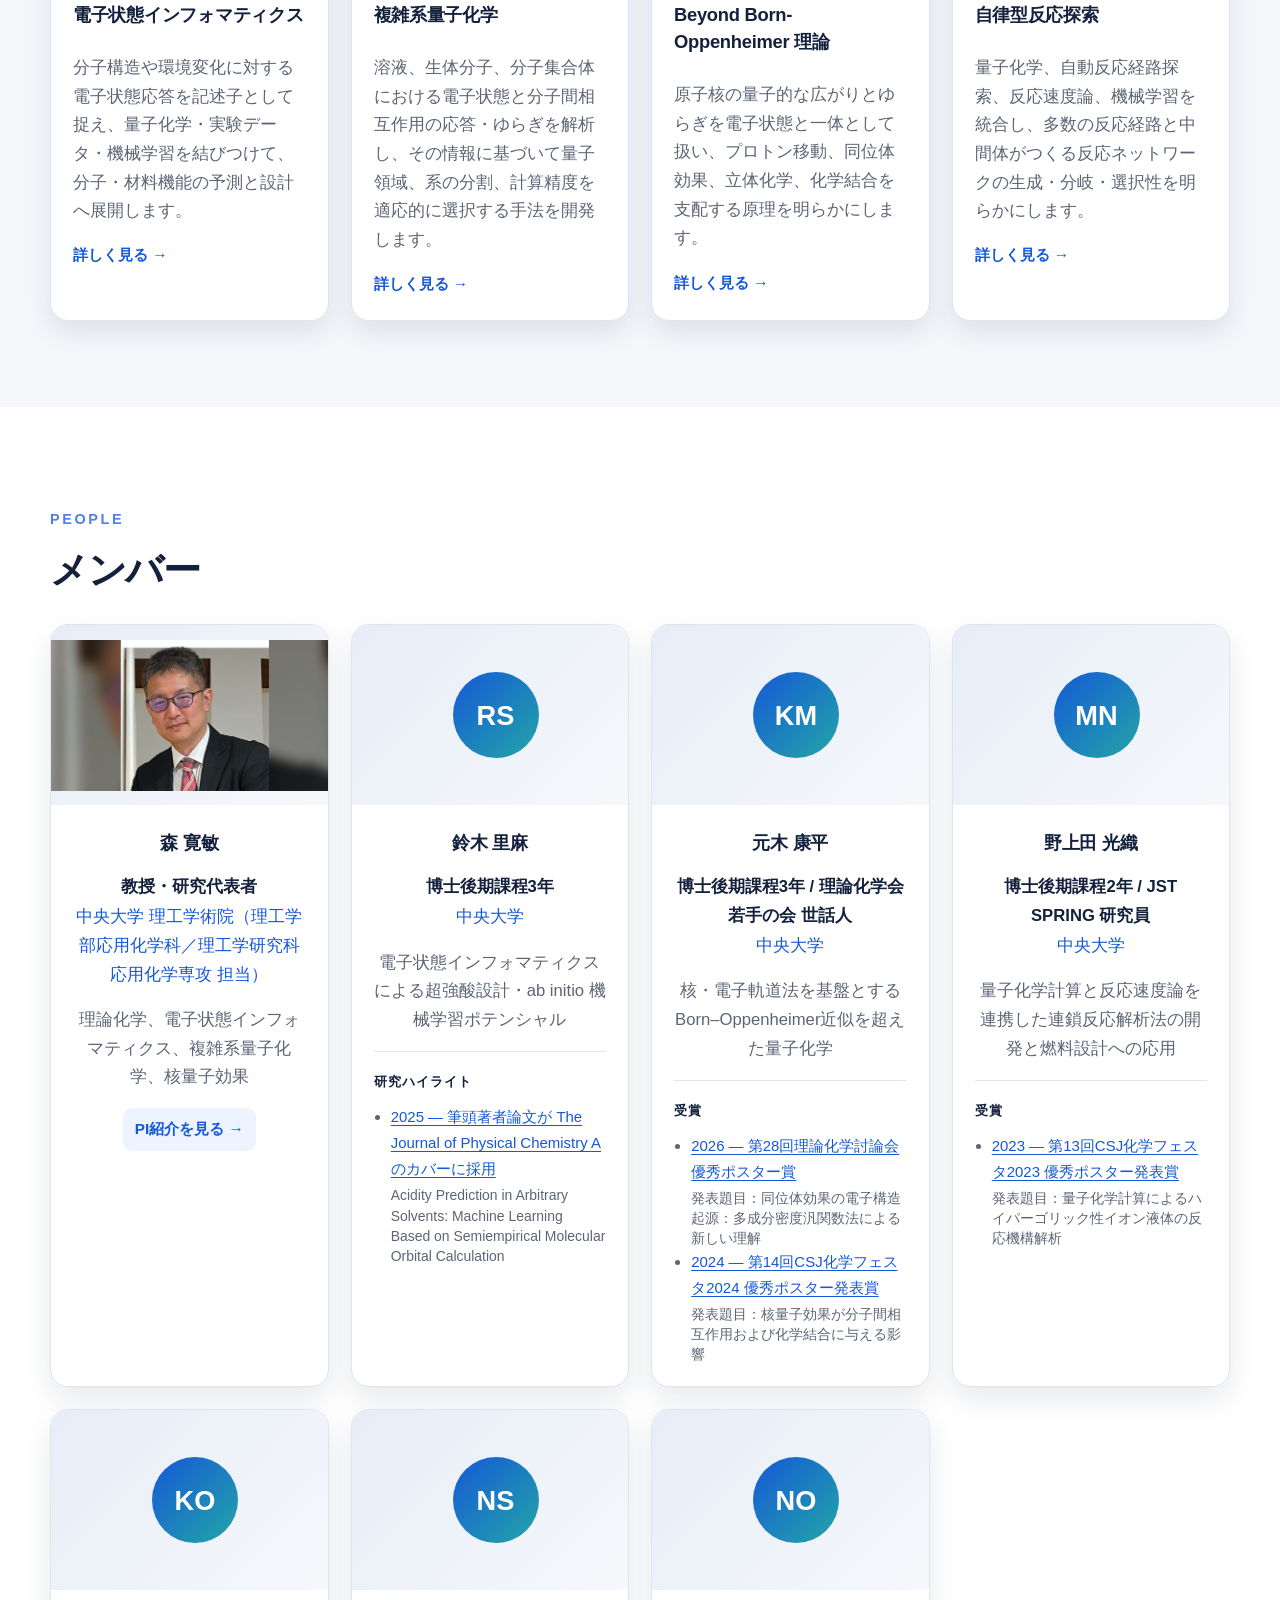
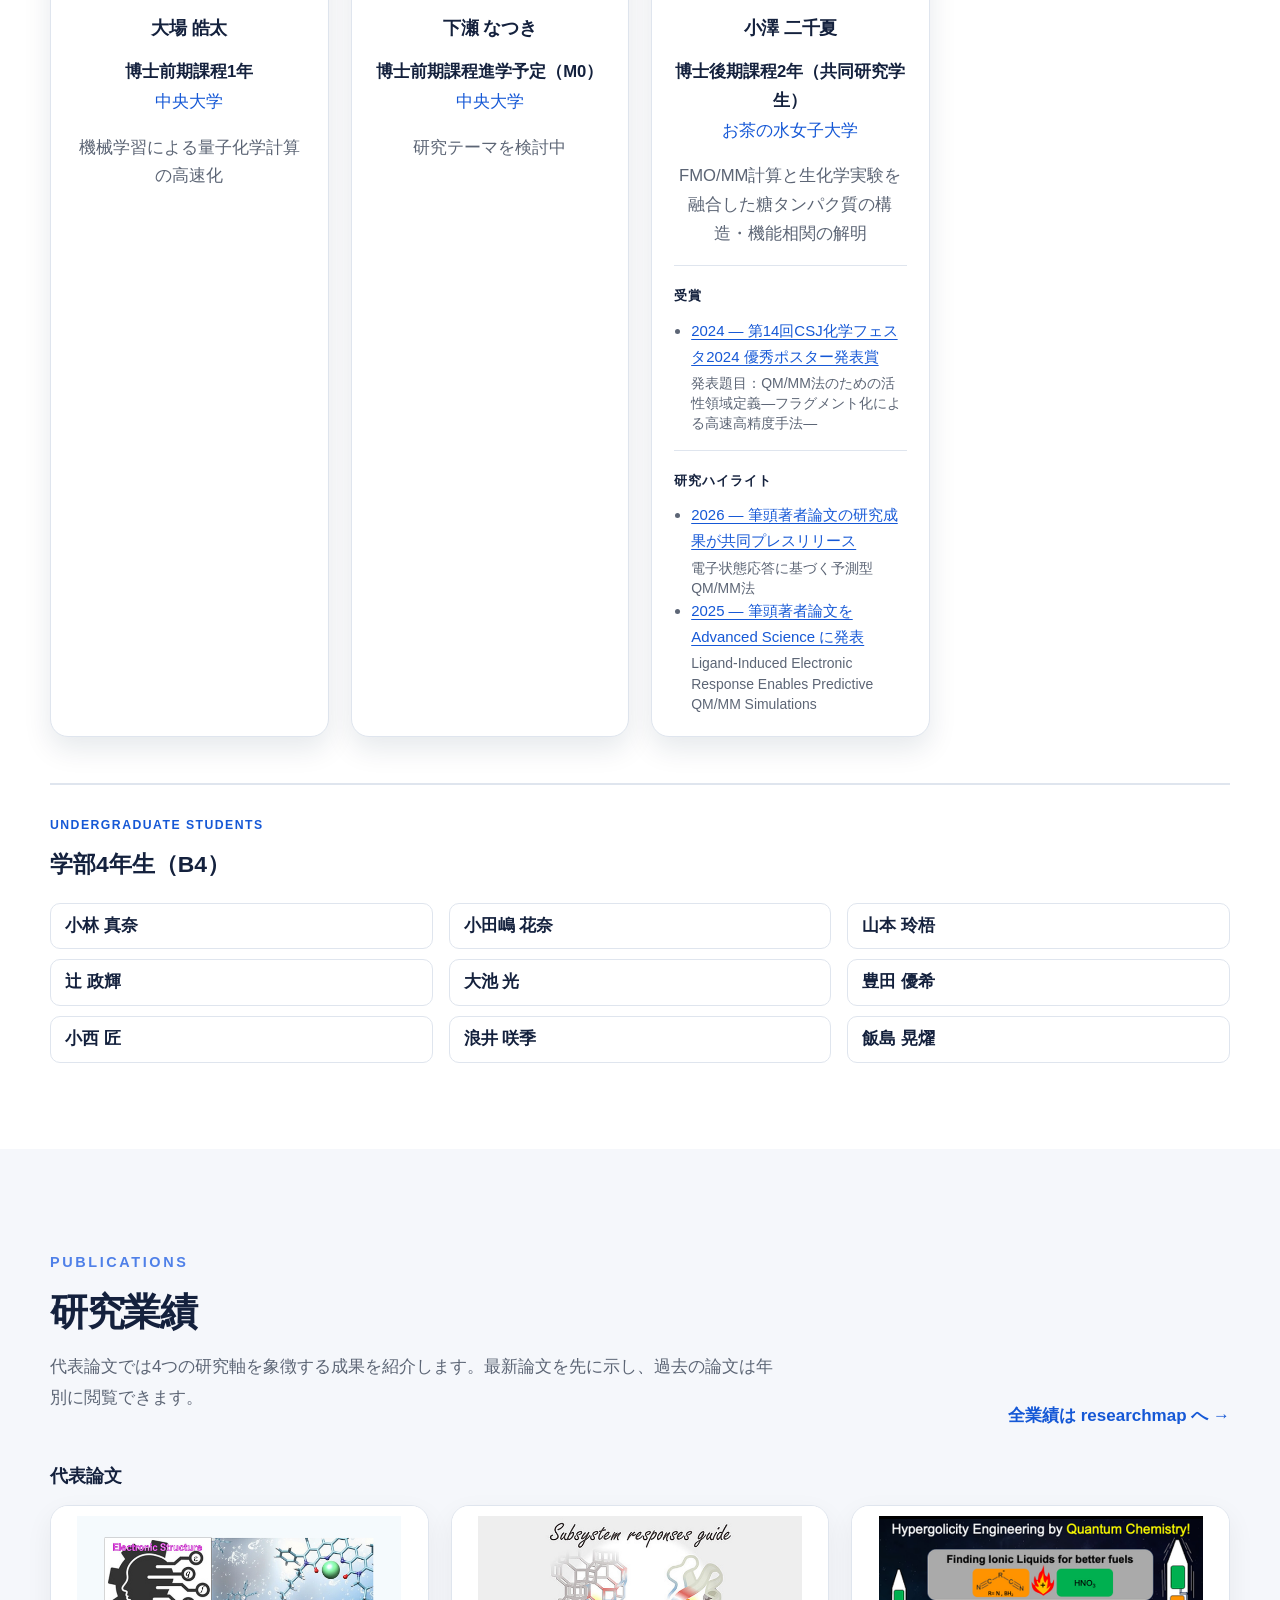
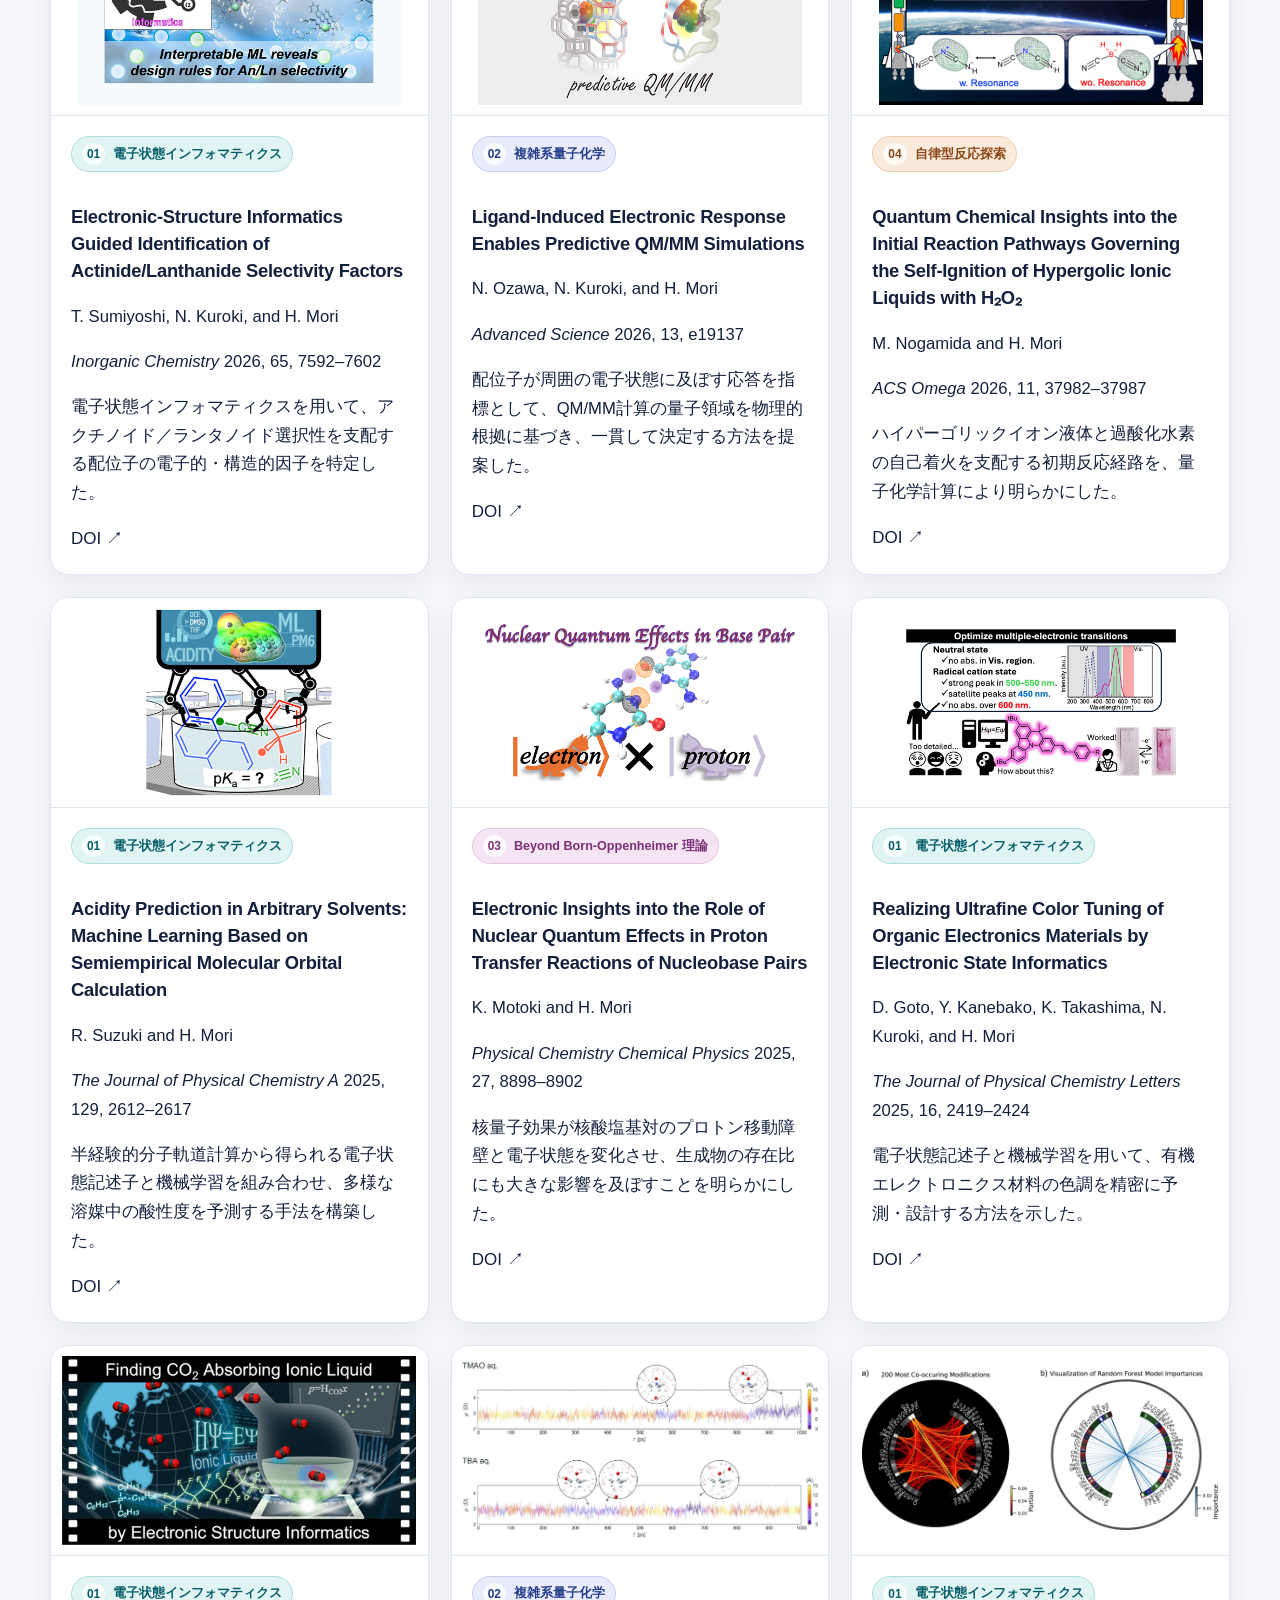
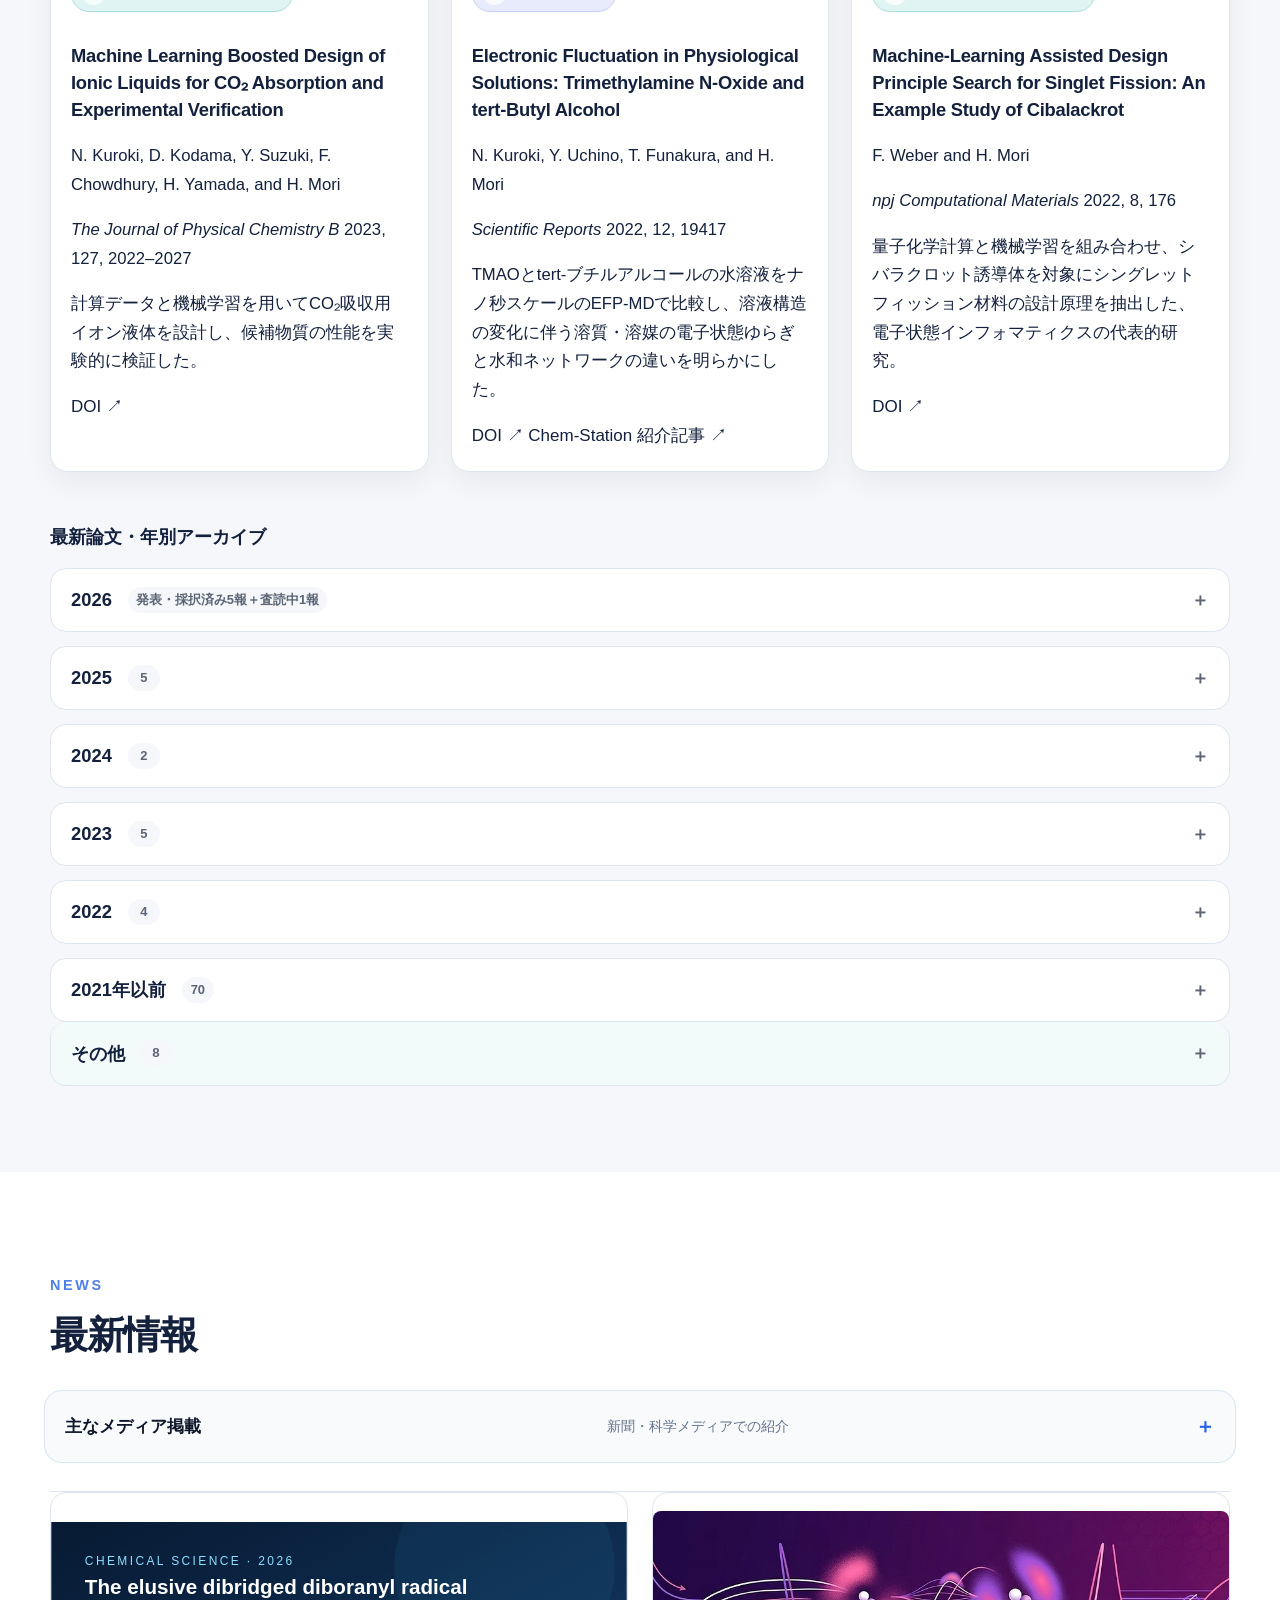
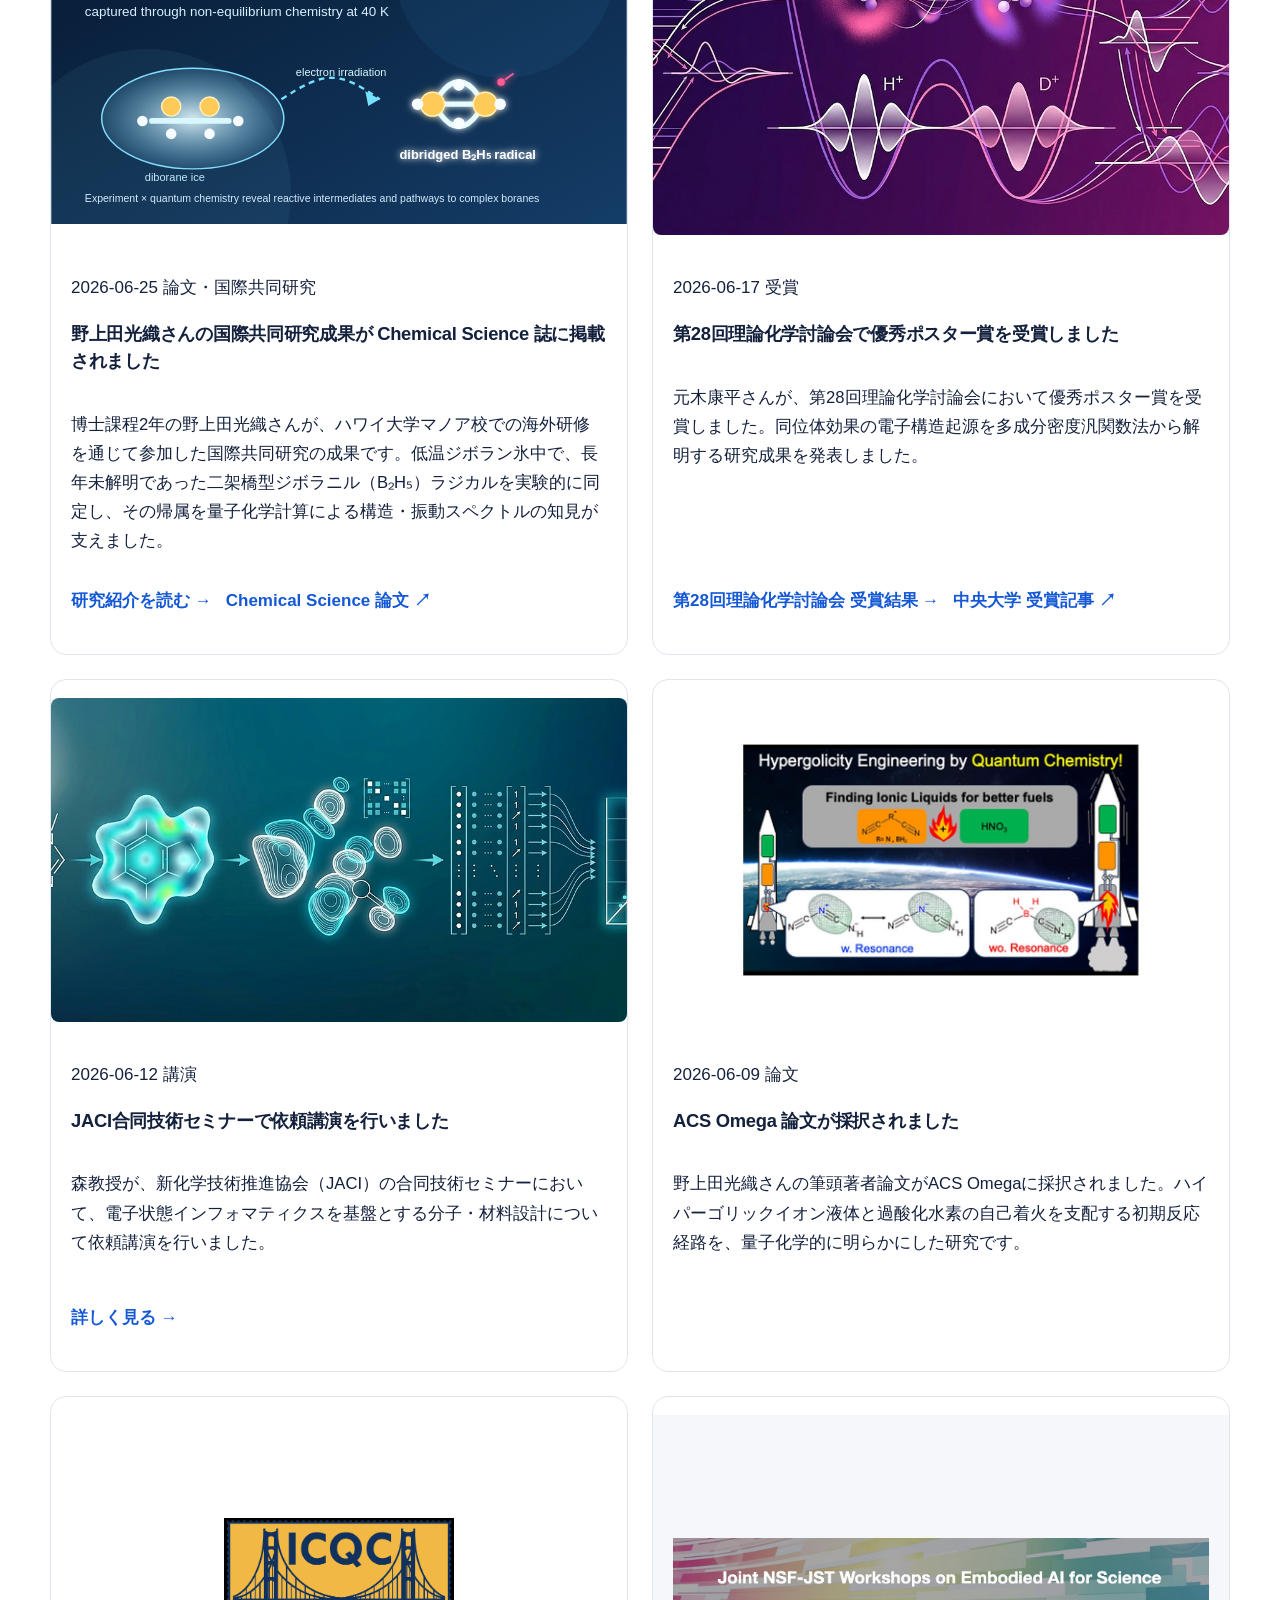
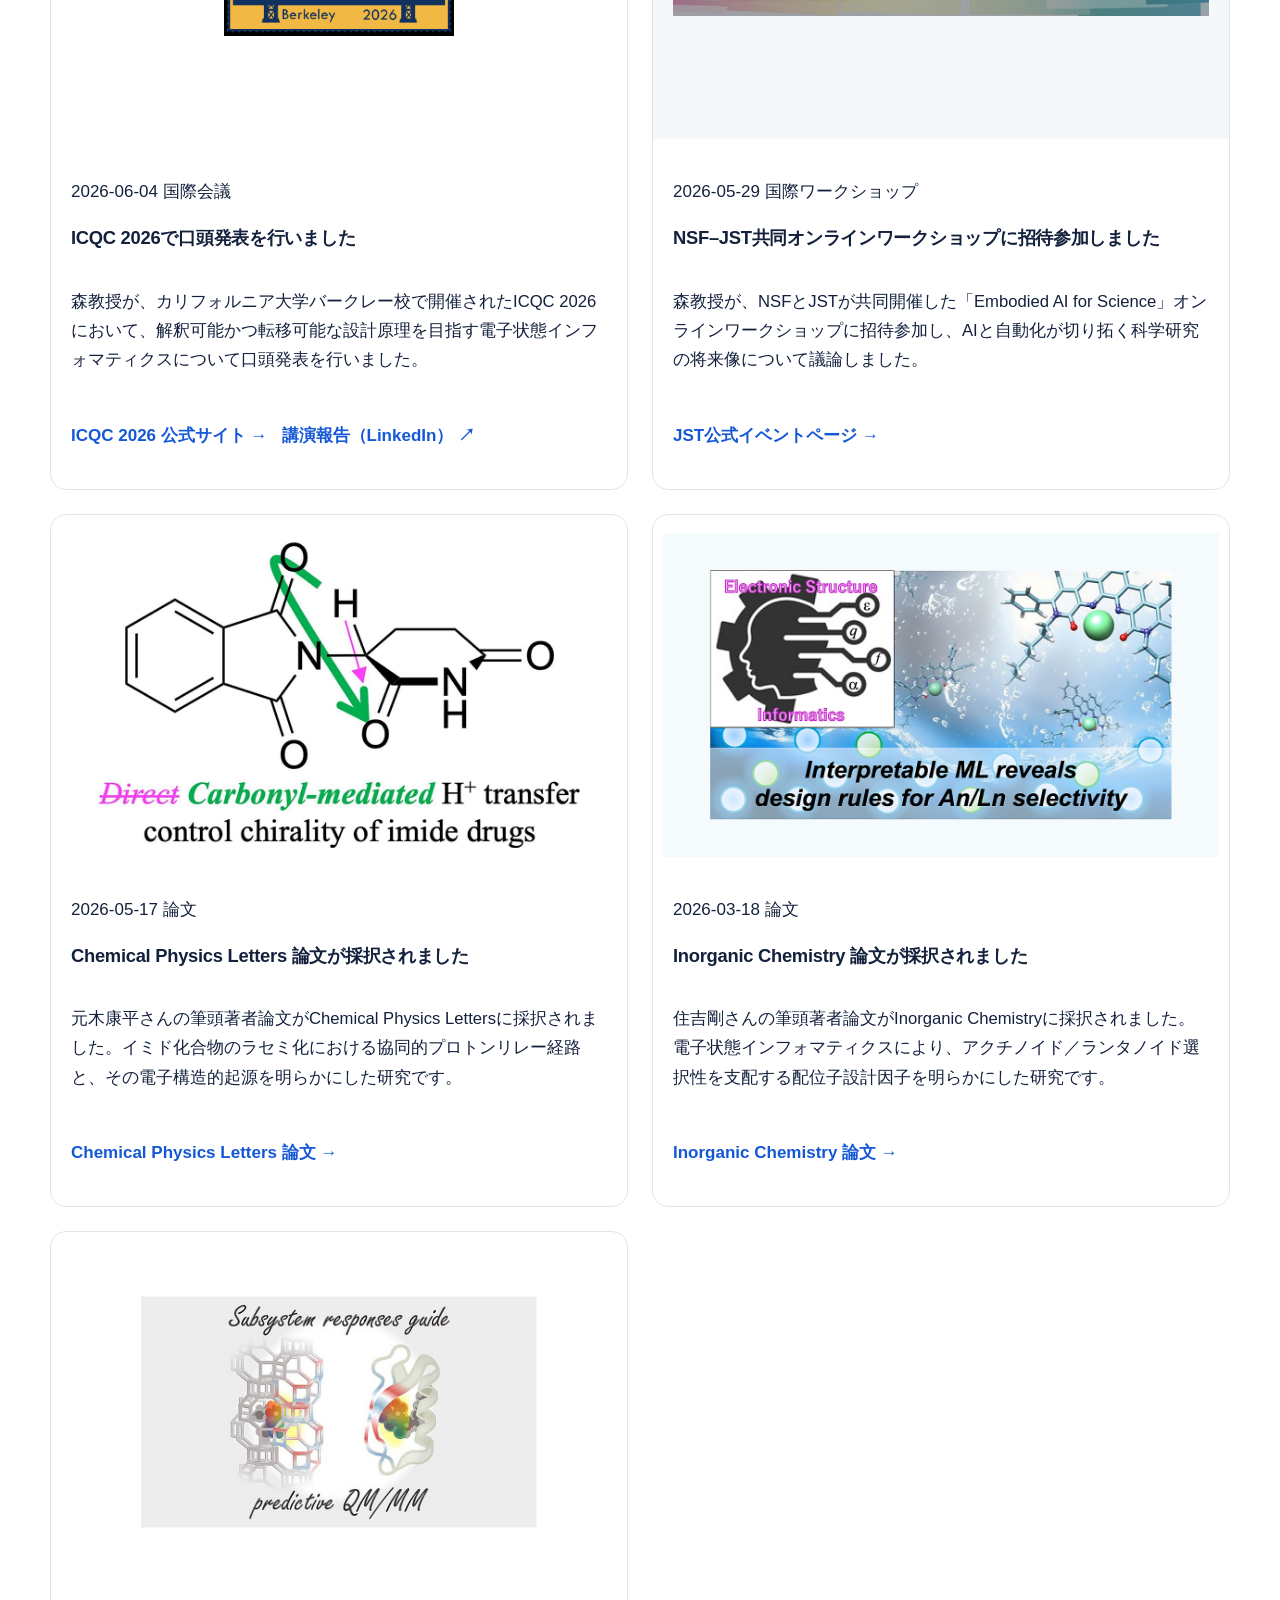
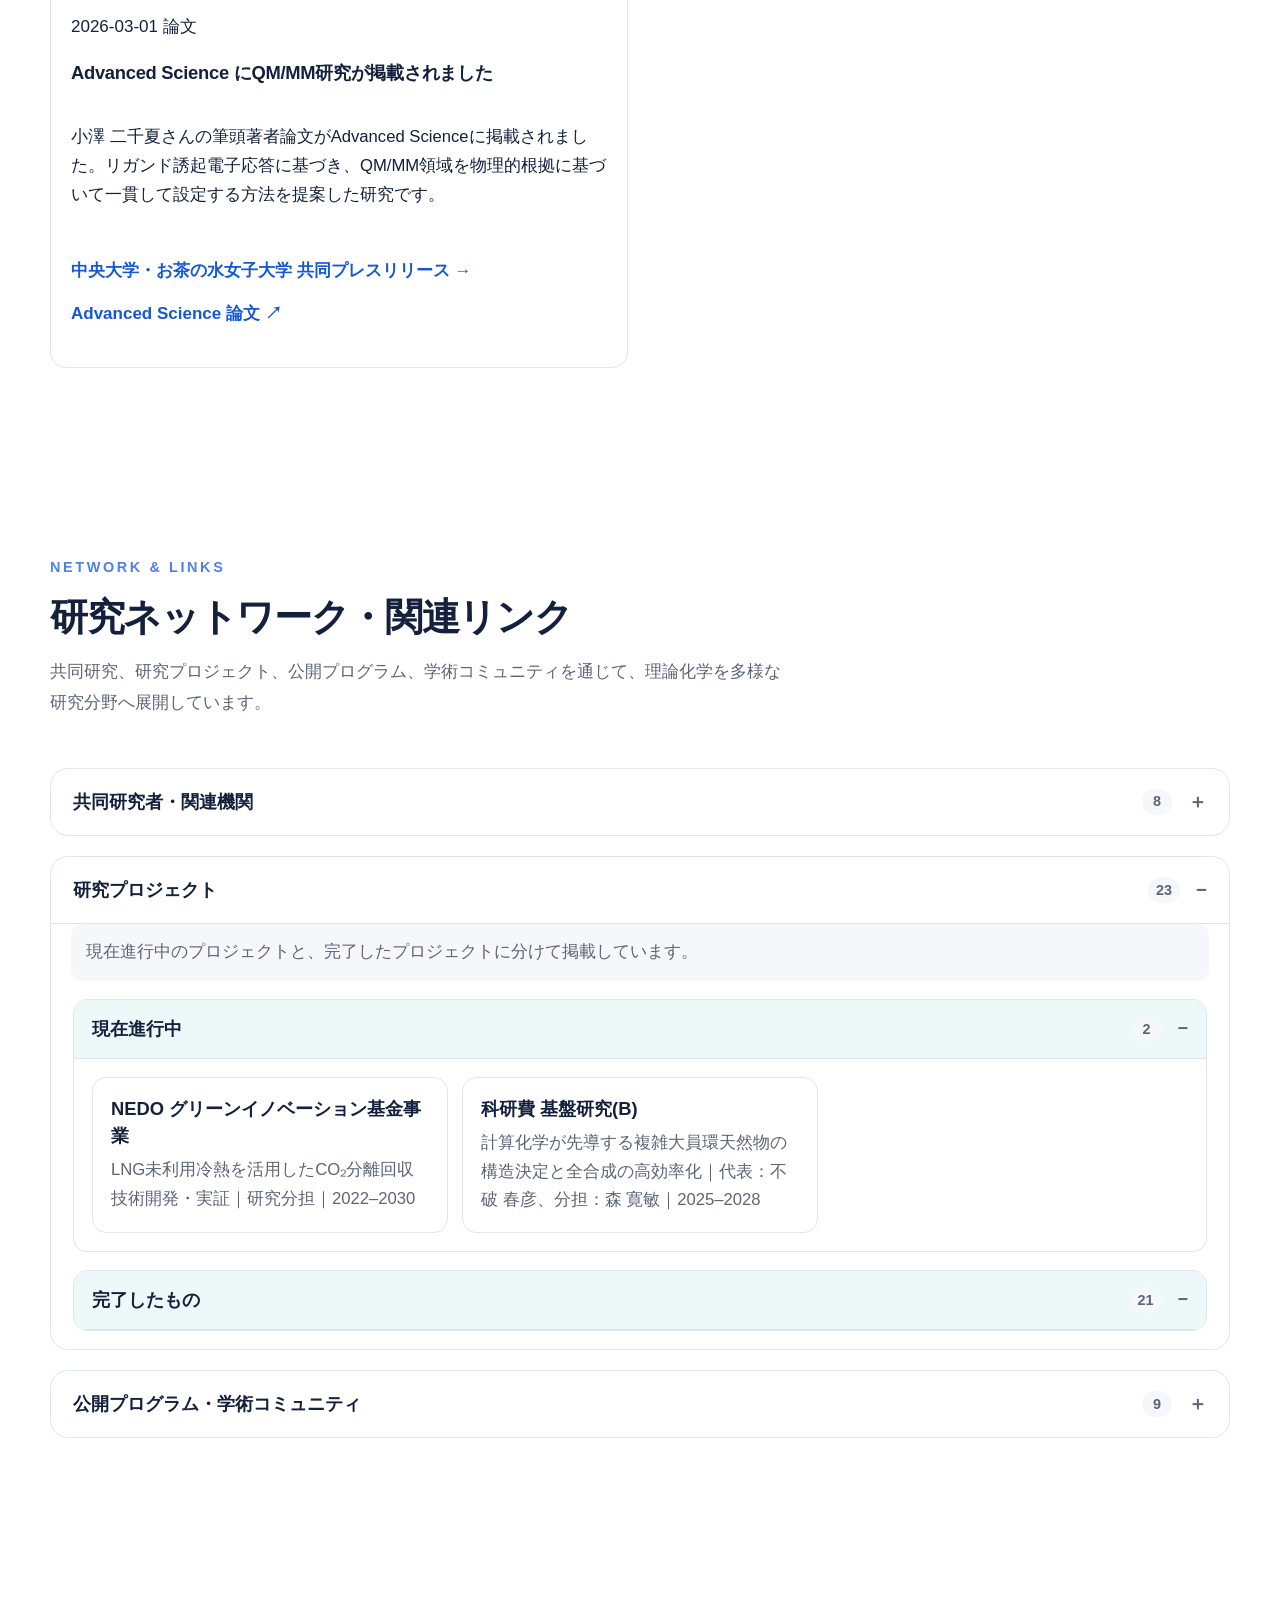
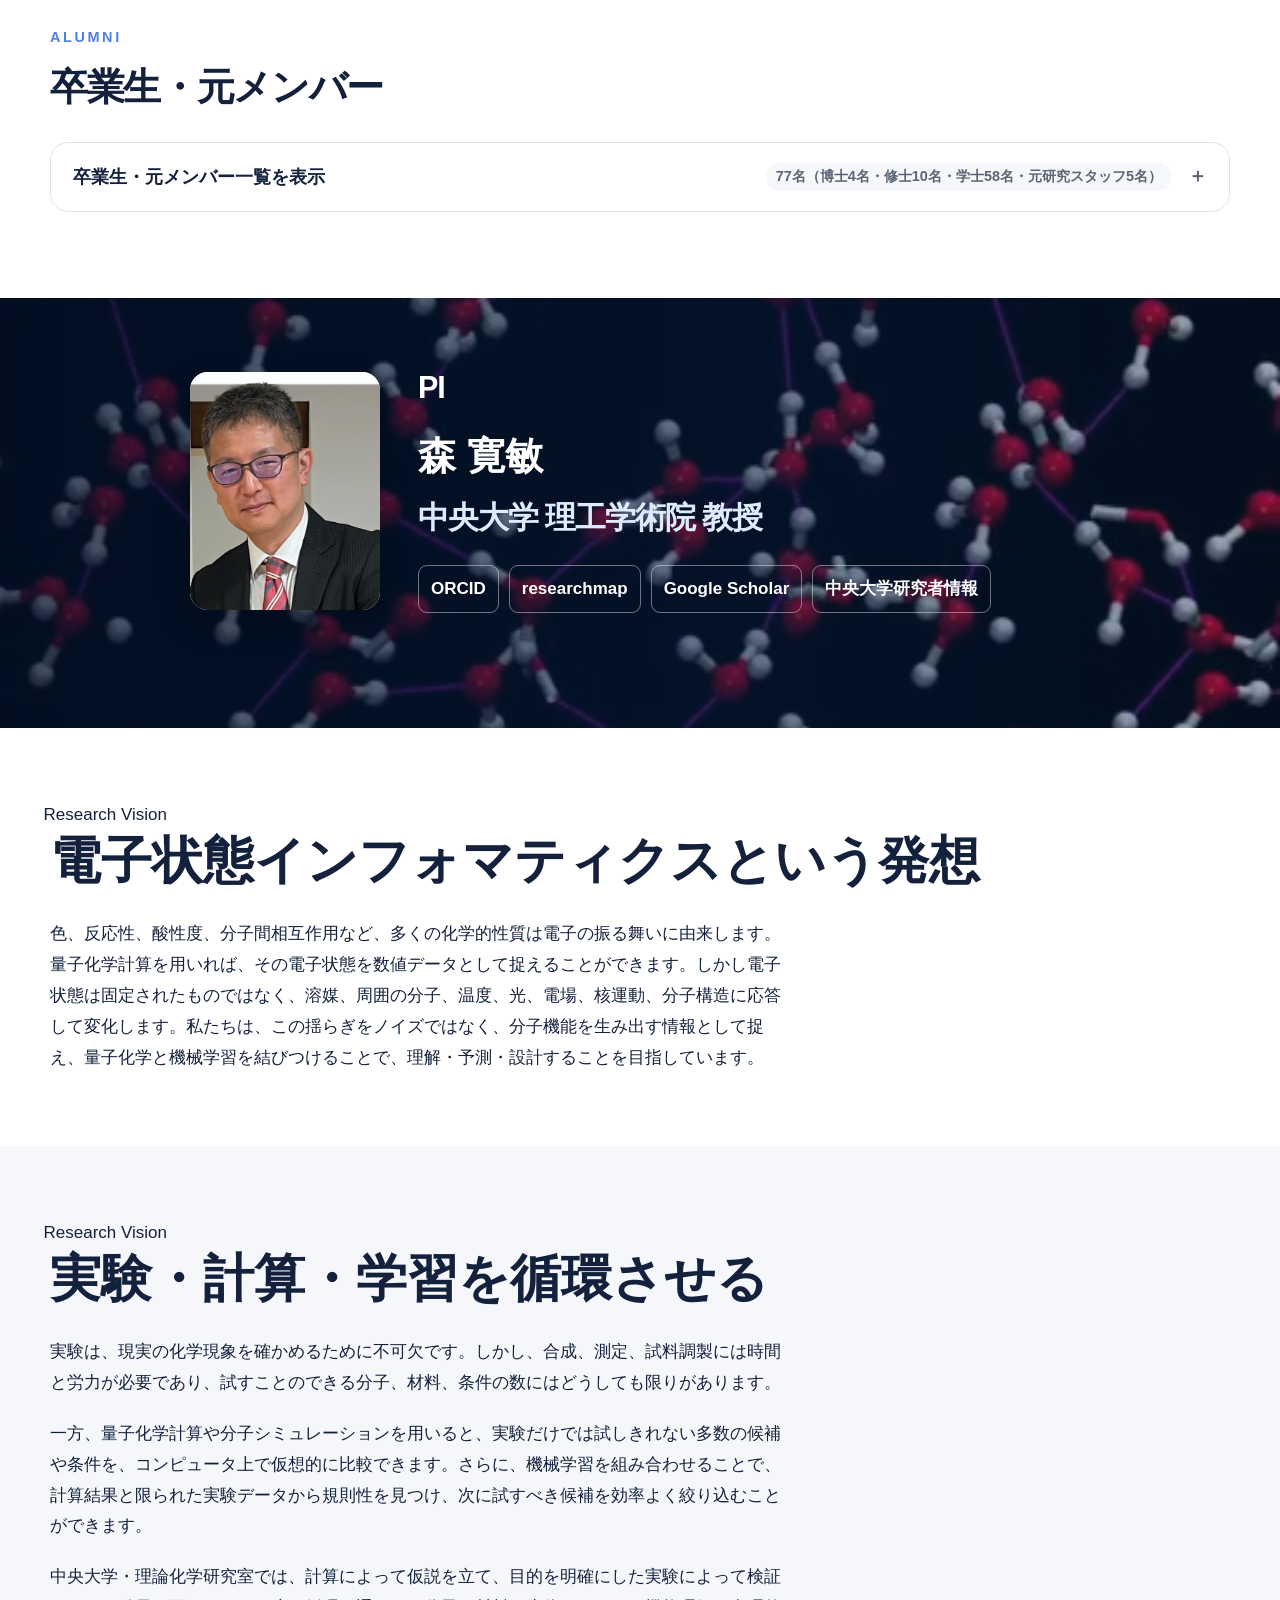
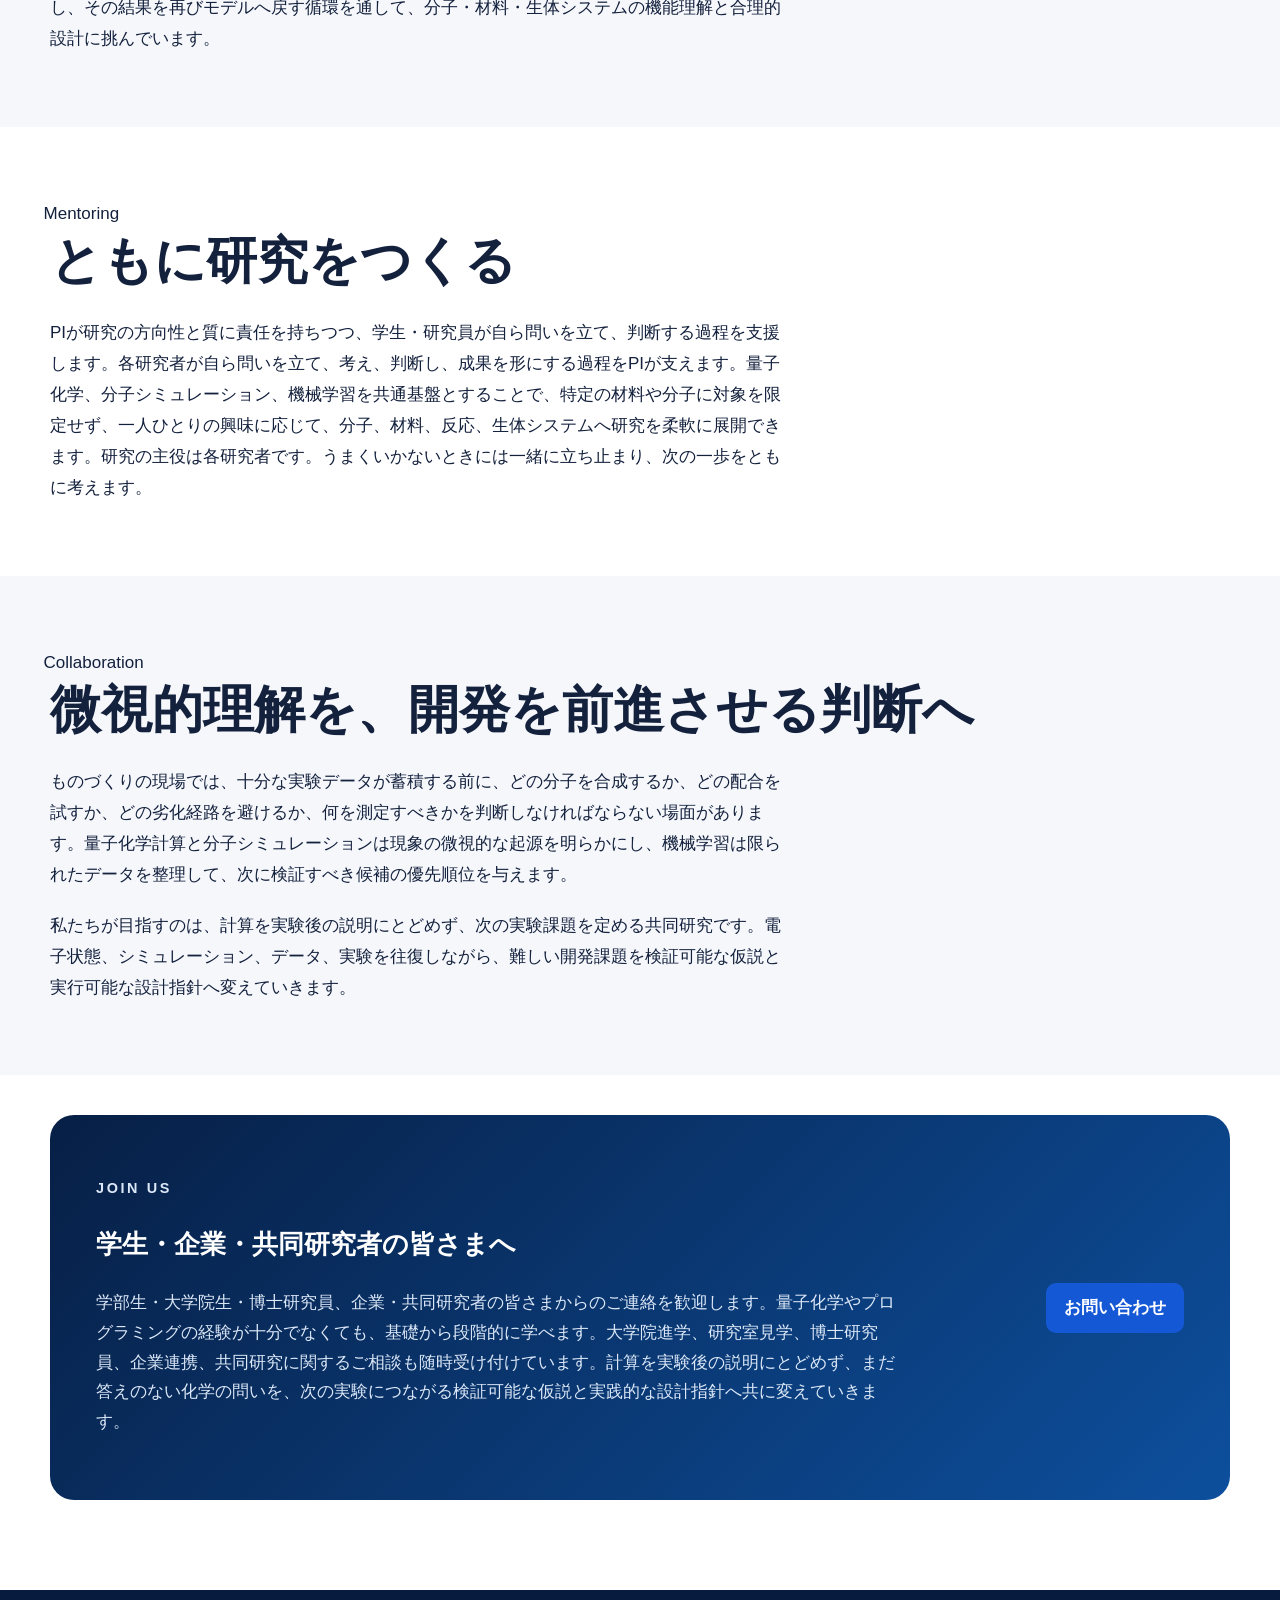
==== commit f7c03a0f: "a" ====
--- a/index.html
+++ b/index.html
@@ -2181,9 +2181,11 @@
 </div>
 </details>
 </section>
-<section class="pi-integrated" id="pi"><div class="pi-hero pi-integrated-hero">
-
-
+<section class="pi-integrated" id="pi"><div class="pi-hero pi-integrated-hero pi-hero-video">
+<video aria-hidden="true" autoplay="" class="pi-background-video" loop="" muted="" playsinline="" preload="metadata">
+<source src="assets/video/aimd.mp4" type="video/mp4"/>
+</video>
+<div class="pi-video-overlay"></div>
 <div class="pi-hero-inner">
 <div class="pi-portrait">
 <img alt="森 寛敏" src="assets/images/people-hirotoshi-mori.jpg"/>
@@ -2262,11 +2264,9 @@
 </div>
 </section></section><section class="section join-section" id="join">
 <div>
-<p class="section-kicker" data-en="We welcome inquiries from undergraduate and graduate students, postdoctoral researchers, industry partners, and prospective collaborators. Prior experience in quantum chemistry or programming is not required; these skills can be developed step by step. Please contact us about laboratory visits, graduate study, postdoctoral opportunities, industry partnerships, or collaborative research. Together, we aim to turn unresolved chemical questions into testable hypotheses and actionable design principles, rather than using computation only to explain results after the fact." data-ja="学部生・大学院生・博士研究員・共同研究者からのご連絡を歓迎します。量子化学やプログラミングの経験が十分でなくても、基礎から段階的に学べます。また、大学院進学、研究室見学、企業連携、共同研究に関するご相談も随時受け付けています。計算を実験後の説明にとどめず、まだ答えのない化学の問いを、検証可能な仮説と設計指針へ共に変えていきます。">学部生・大学院生・博士研究員・共同研究者からのご連絡を歓迎します。量子化学やプログラミングの経験が十分でなくても、基礎から段階的に学べます。また、大学院進学、研究室見学、企業連携、共同研究に関するご相談も随時受け付けています。計算を実験後の説明にとどめず、まだ答えのない化学の問いを、検証可能な仮説と設計指針へ共に変えていきます。</p>
+<p class="section-kicker">JOIN US</p>
 <h2 data-en="For Students, Industry, and Collaborators" data-ja="学生・企業・共同研究者の皆さまへ">学生・企業・共同研究者の皆さまへ</h2>
-<p data-en="We welcome inquiries from undergraduate and graduate students, postdoctoral researchers, and potential collaborators. Prior experience in quantum chemistry or programming is not required; members can build these skills step by step. Please contact us about laboratory visits, graduate study, postdoctoral opportunities, or collaborative research." data-ja="学部生・大学院生・博士研究員・共同研究者からのご連絡を歓迎します。量子化学やプログラミングの経験が十分でなくても、基礎から段階的に学べます。分子・材料・生体分子を対象に、理論とデータから新しい化学を切り拓きたい方は、研究室見学や共同研究についてお問い合わせください。">
-            学部生・大学院生・博士研究員・共同研究者からのご連絡を歓迎します。量子化学やプログラミングの経験が十分でなくても、基礎から段階的に学べます。分子・材料・生体分子を対象に、理論とデータから新しい化学を切り拓きたい方は、研究室見学や共同研究についてお問い合わせください。
-          </p>
+<p data-en="We welcome inquiries from undergraduate and graduate students, postdoctoral researchers, industry partners, and prospective collaborators. Prior experience in quantum chemistry or programming is not required; these skills can be developed step by step. Please contact us about laboratory visits, graduate study, postdoctoral opportunities, industry partnerships, or collaborative research. Together, we aim to turn unresolved chemical questions into testable hypotheses and practical design principles, using computation not only to explain results but also to guide the next experiment." data-ja="学部生・大学院生・博士研究員、企業・共同研究者の皆さまからのご連絡を歓迎します。量子化学やプログラミングの経験が十分でなくても、基礎から段階的に学べます。大学院進学、研究室見学、博士研究員、企業連携、共同研究に関するご相談も随時受け付けています。計算を実験後の説明にとどめず、まだ答えのない化学の問いを、次の実験につながる検証可能な仮説と実践的な設計指針へ共に変えていきます。">学部生・大学院生・博士研究員、企業・共同研究者の皆さまからのご連絡を歓迎します。量子化学やプログラミングの経験が十分でなくても、基礎から段階的に学べます。大学院進学、研究室見学、博士研究員、企業連携、共同研究に関するご相談も随時受け付けています。計算を実験後の説明にとどめず、まだ答えのない化学の問いを、次の実験につながる検証可能な仮説と実践的な設計指針へ共に変えていきます。</p>
 </div>
 <a class="button primary" data-en="Contact Us" data-ja="お問い合わせ" href="mailto:qc-forest.19d@g.chuo-u.ac.jp?subject=%E7%90%86%E8%AB%96%E5%8C%96%E5%AD%A6%E7%A0%94%E7%A9%B6%E5%AE%A4Web%E3%82%B5%E3%82%A4%E3%83%88%E3%81%8B%E3%82%89%E3%81%AE%E3%81%8A%E5%95%8F%E3%81%84%E5%90%88%E3%82%8F%E3%81%9B">お問い合わせ</a>
 </section>
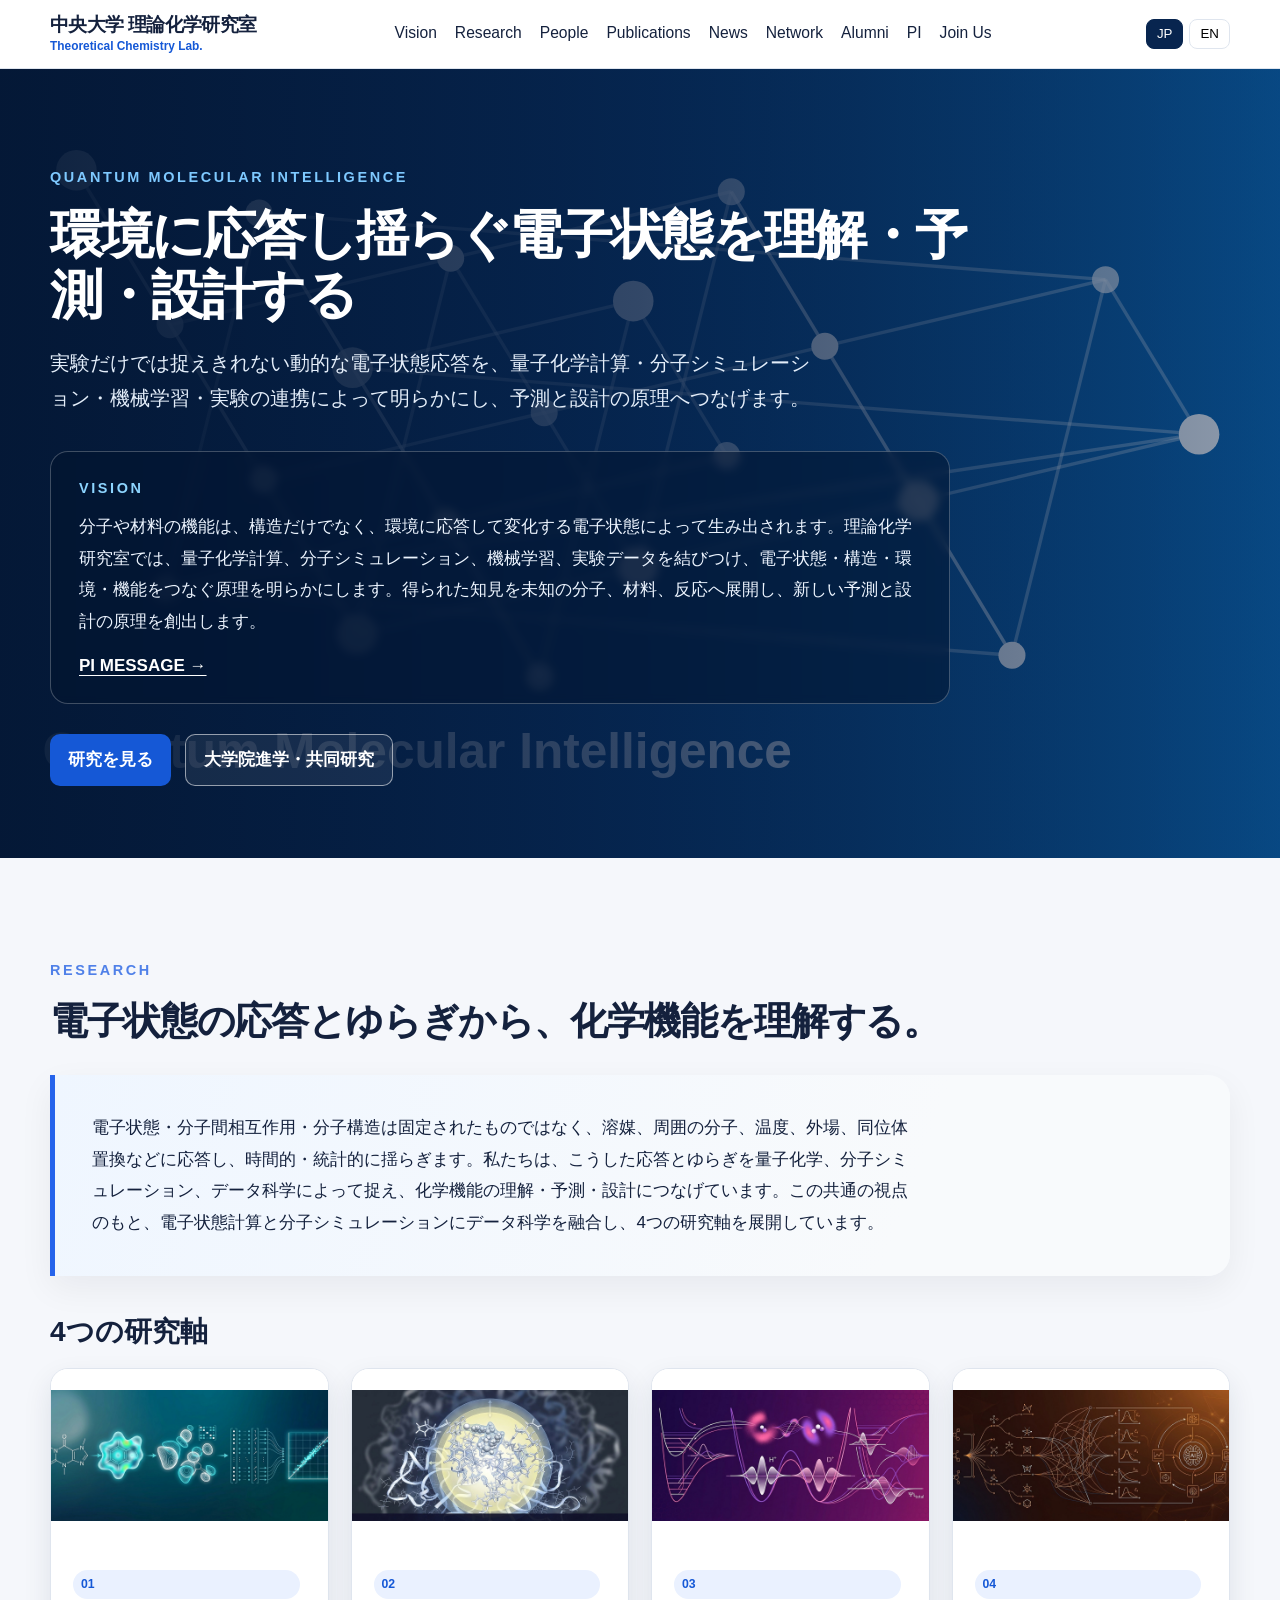
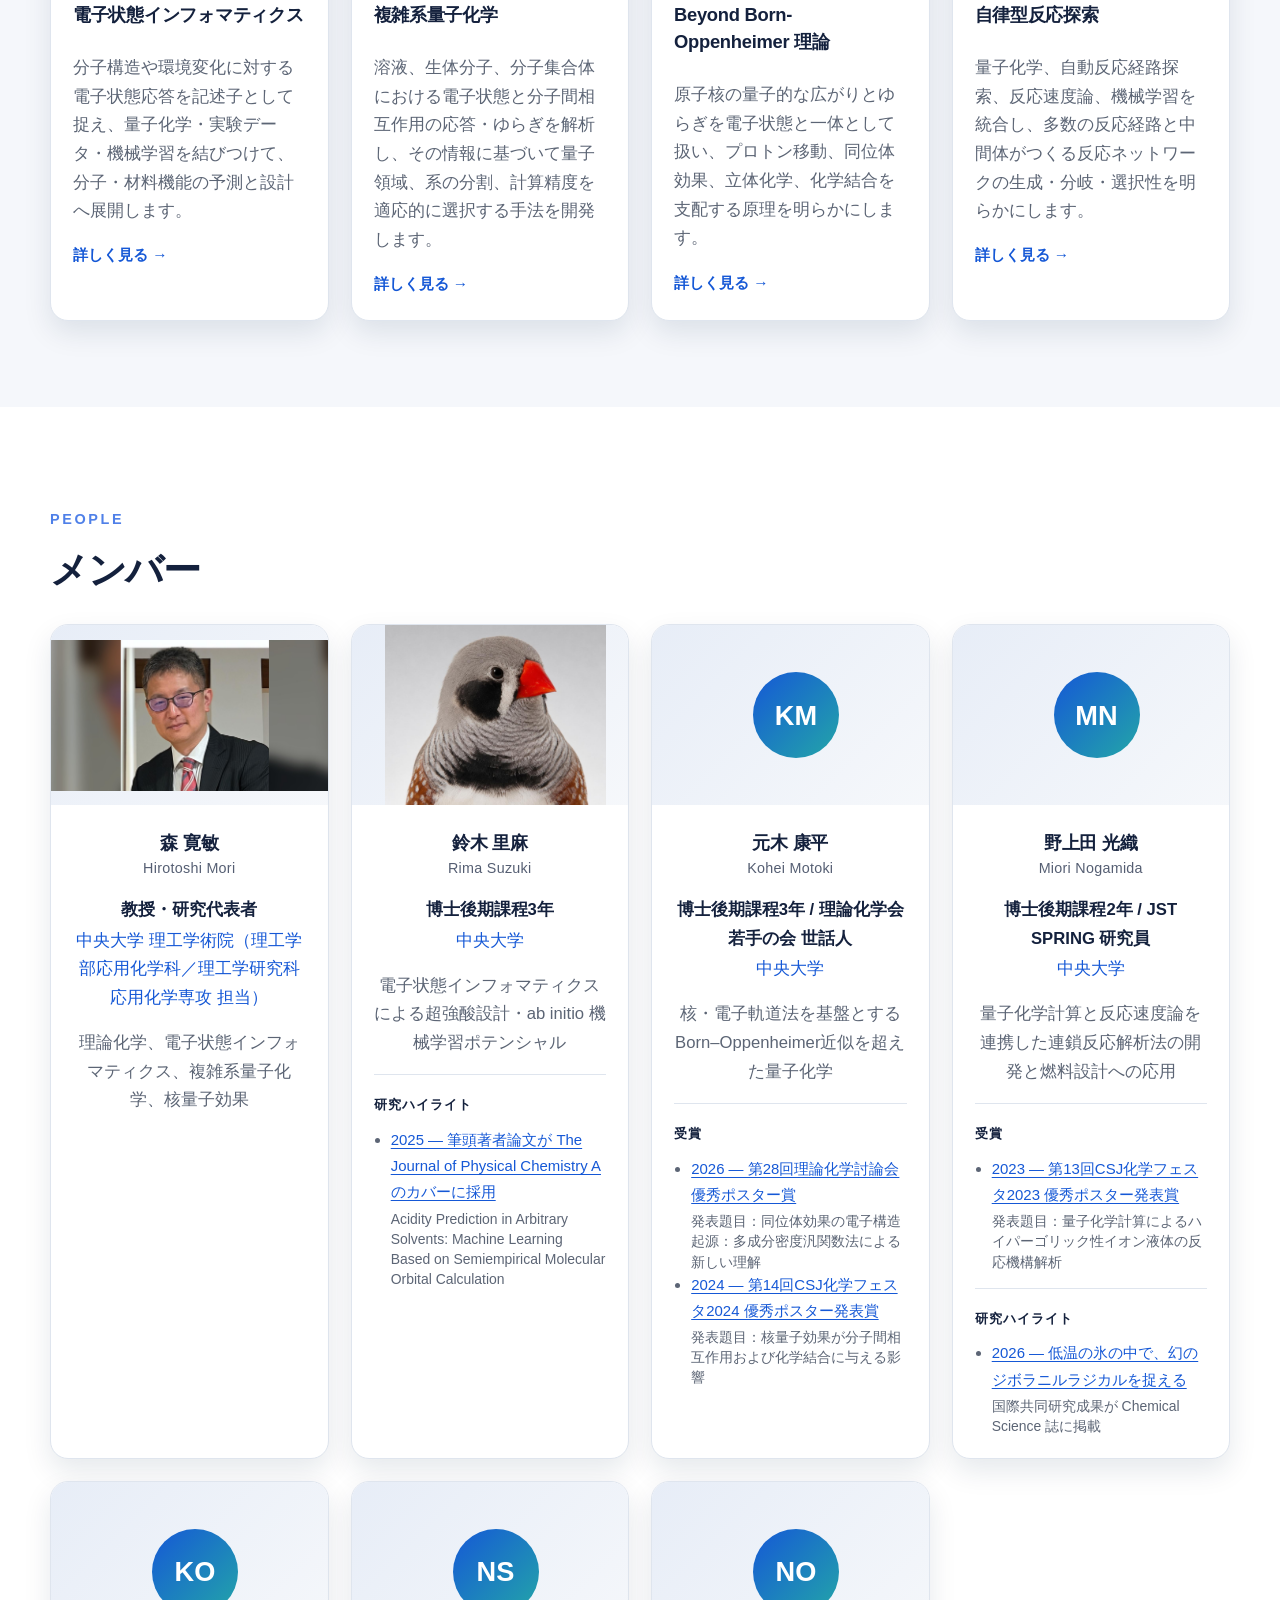
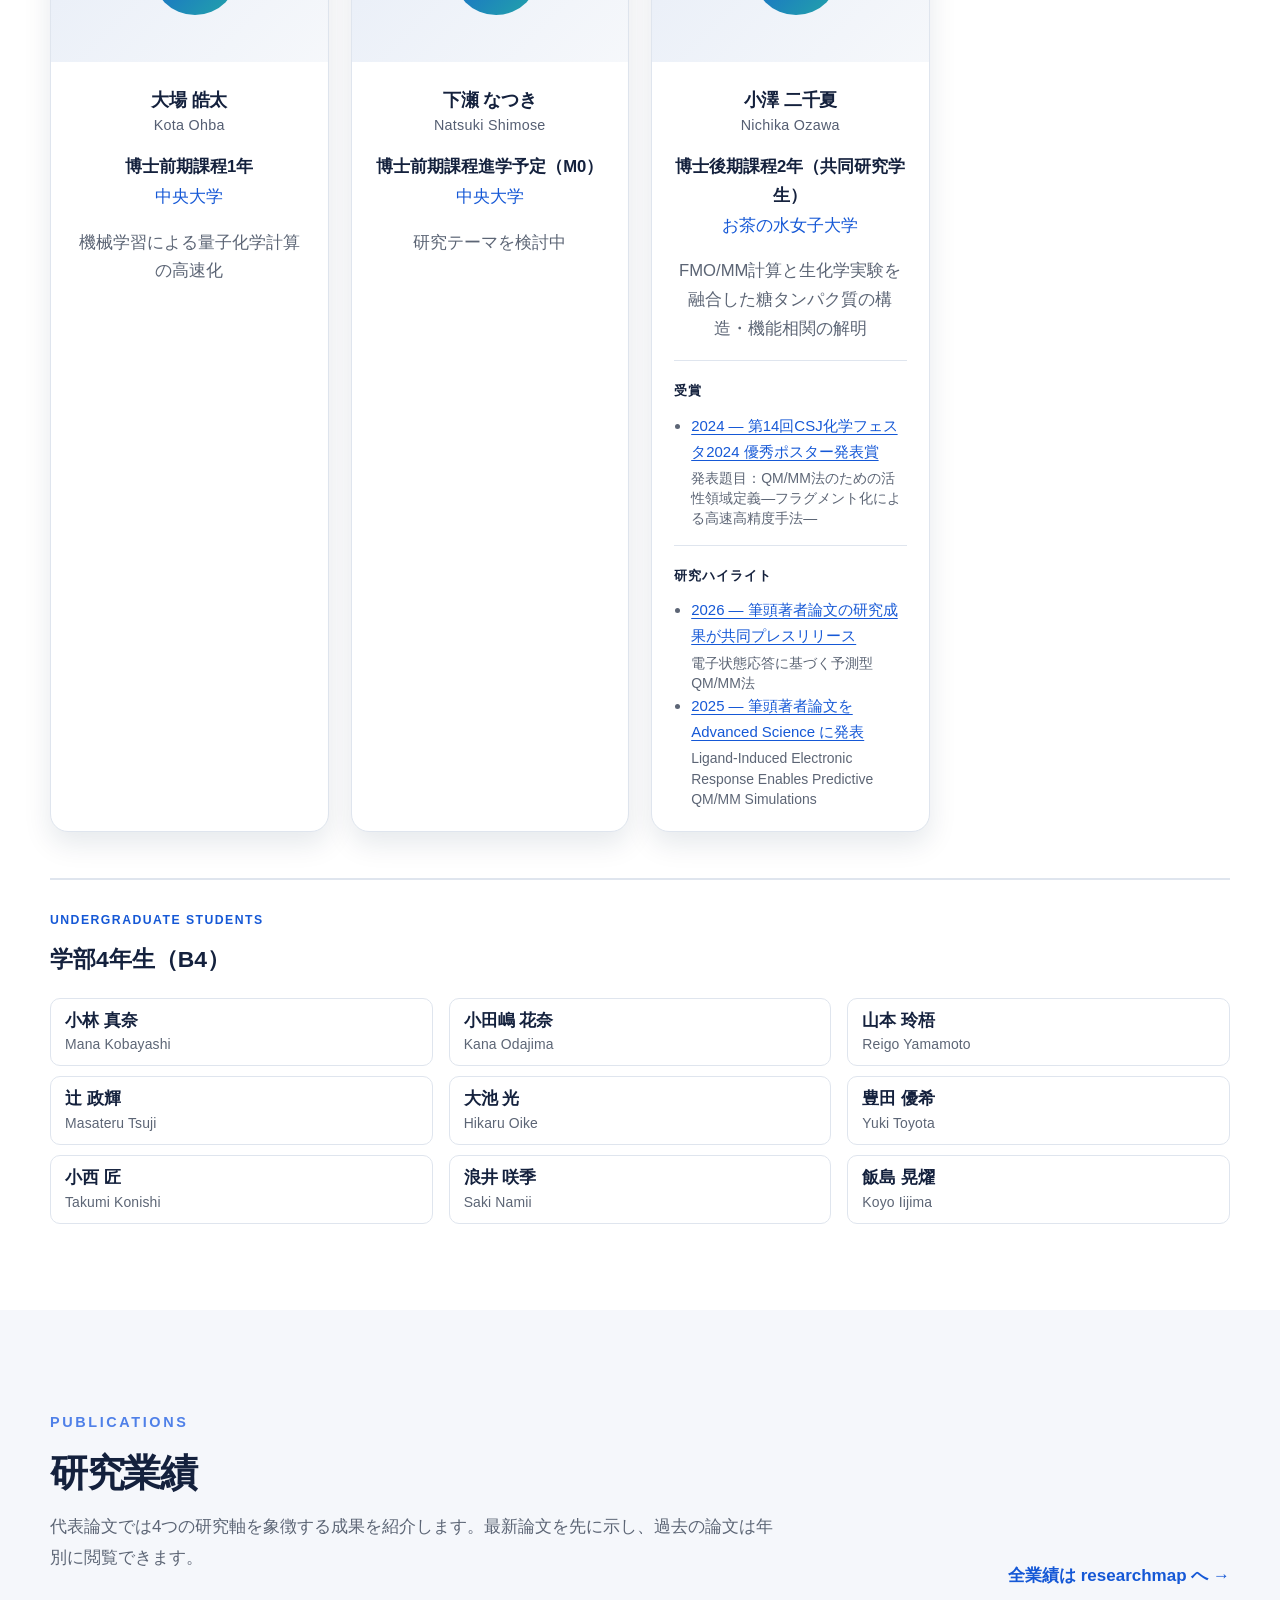
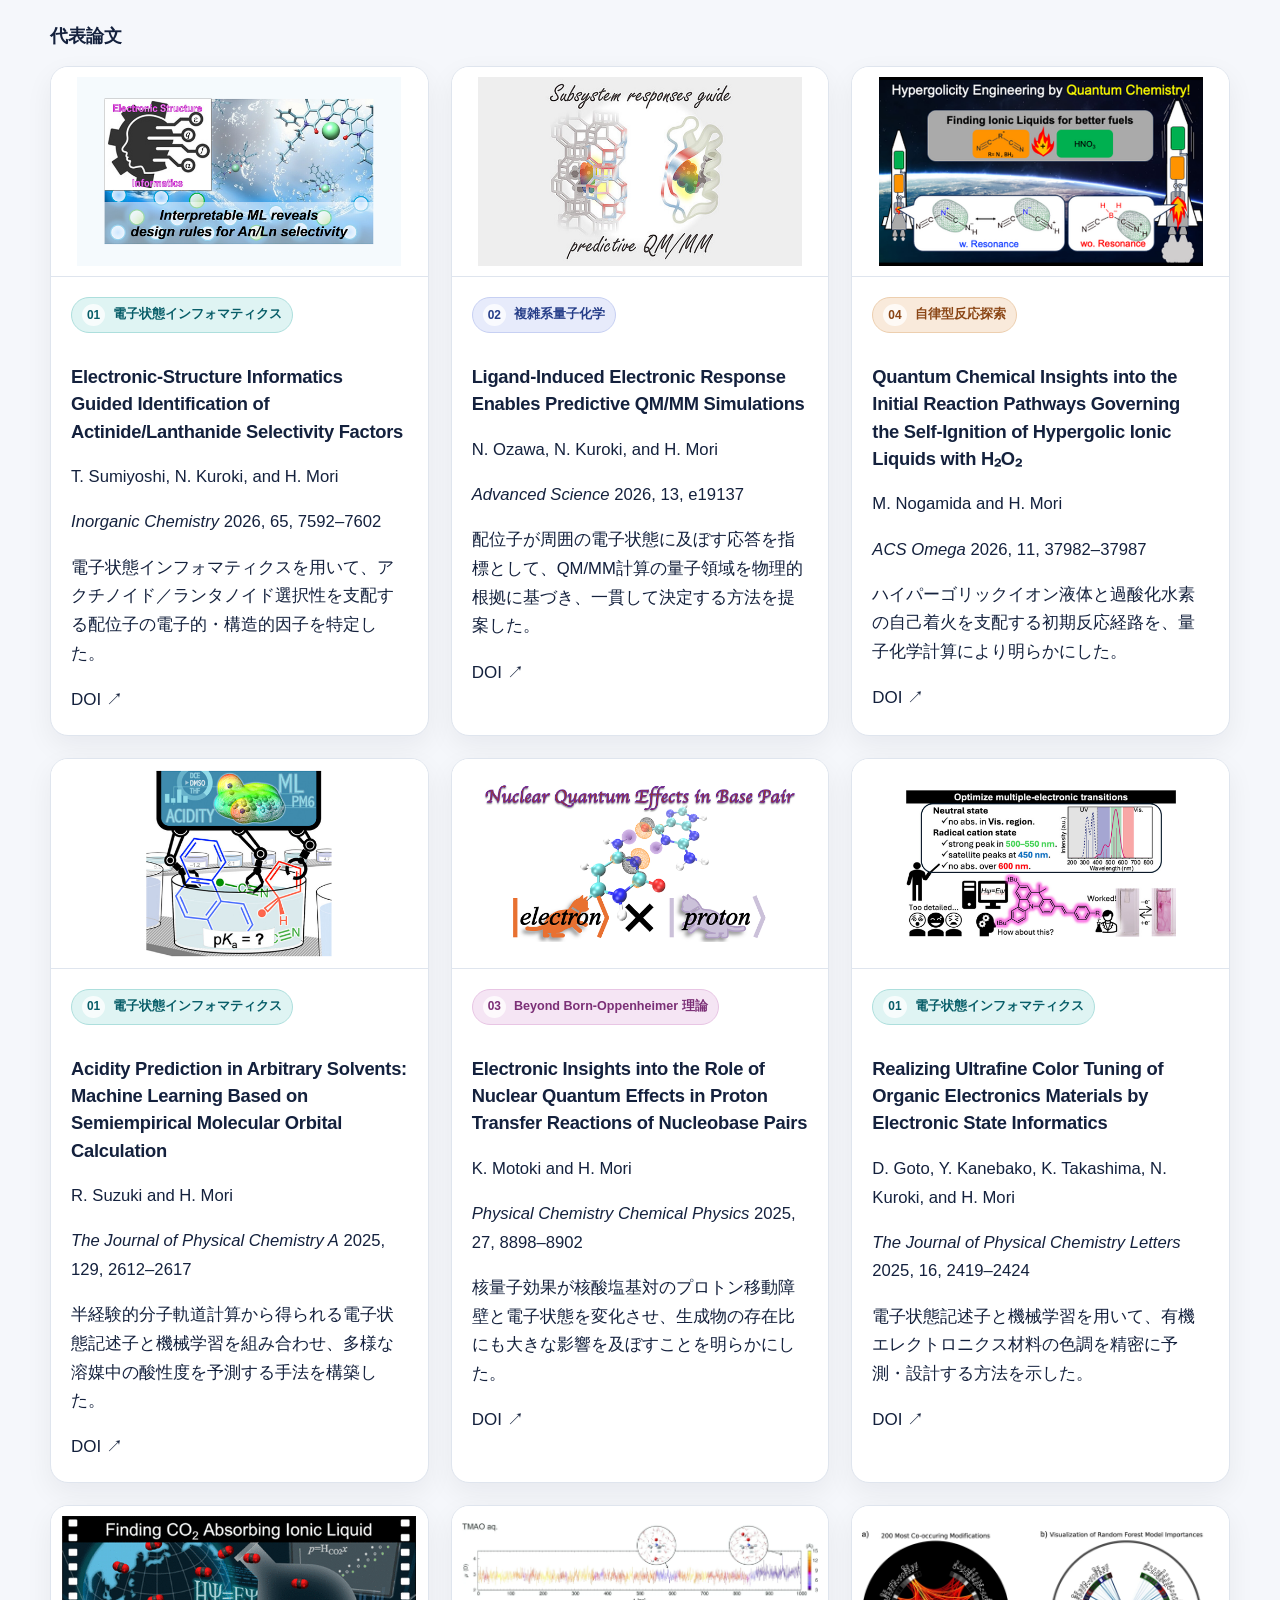
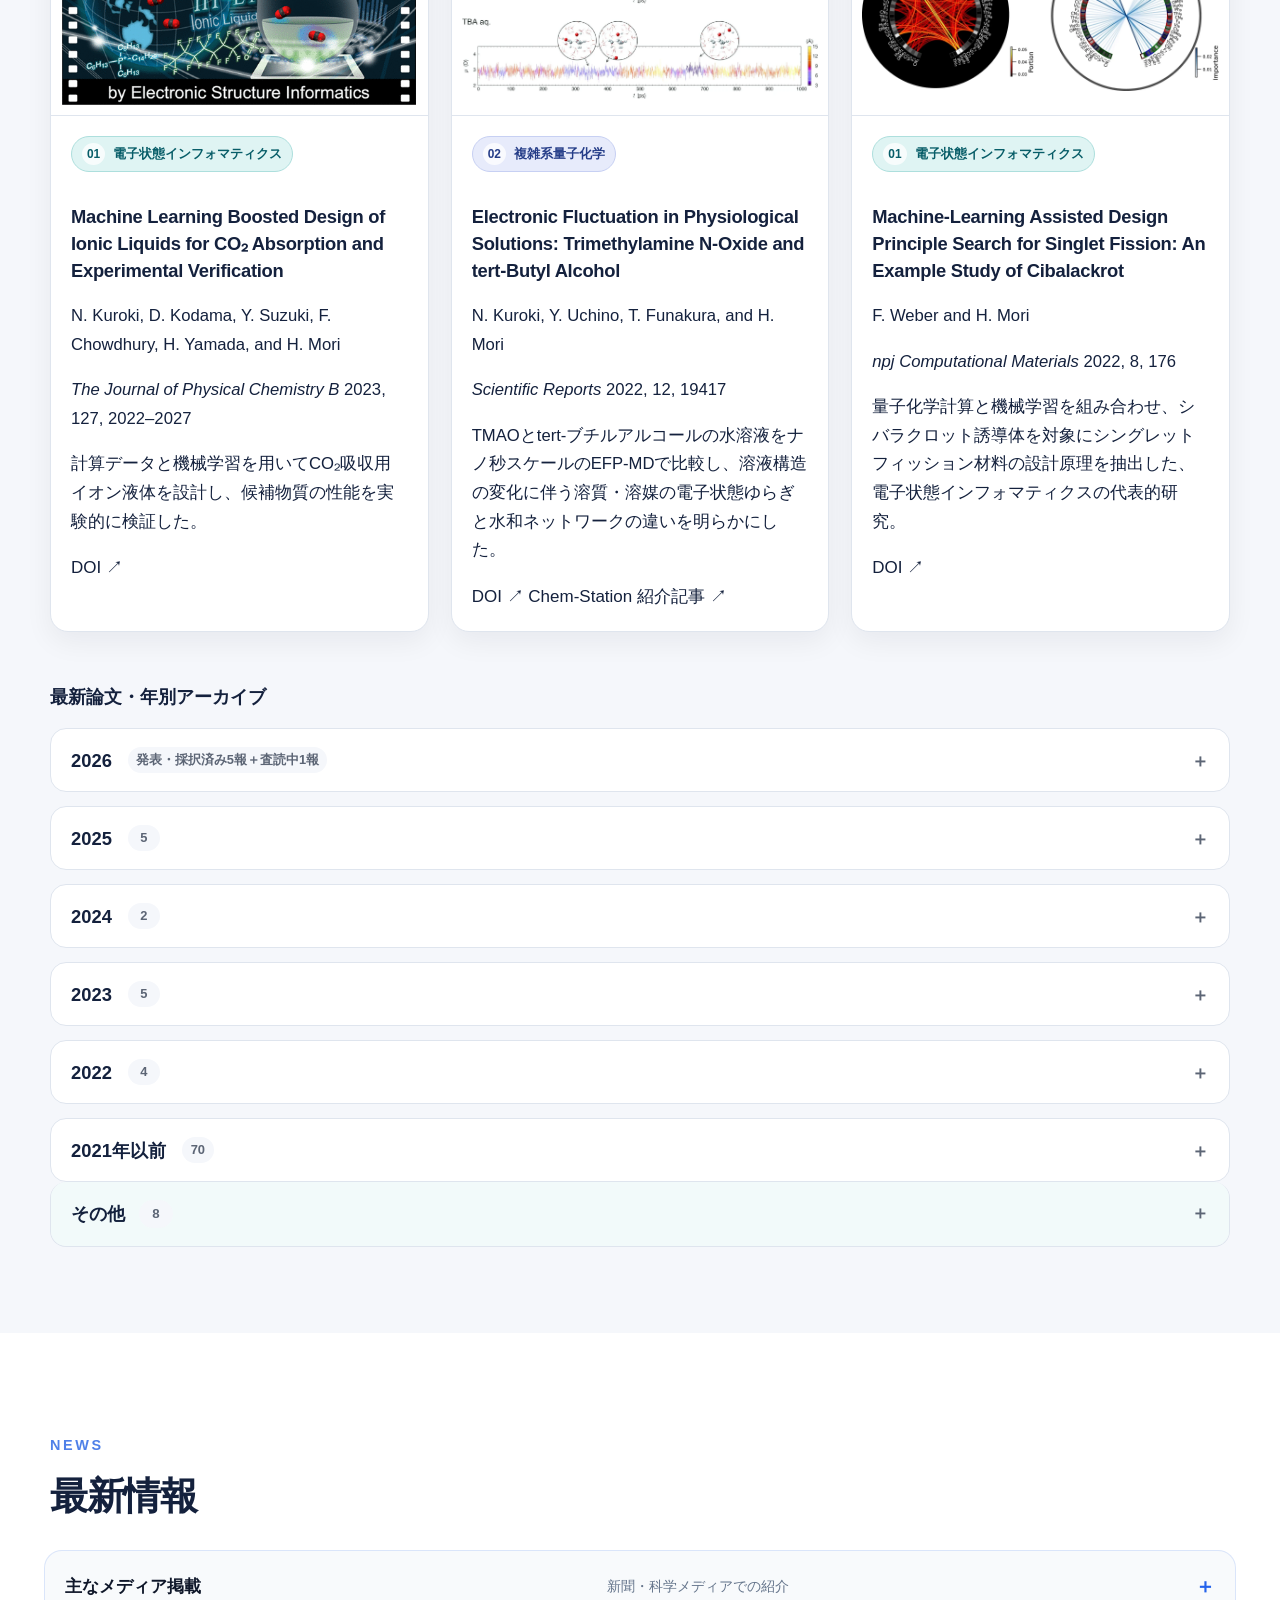
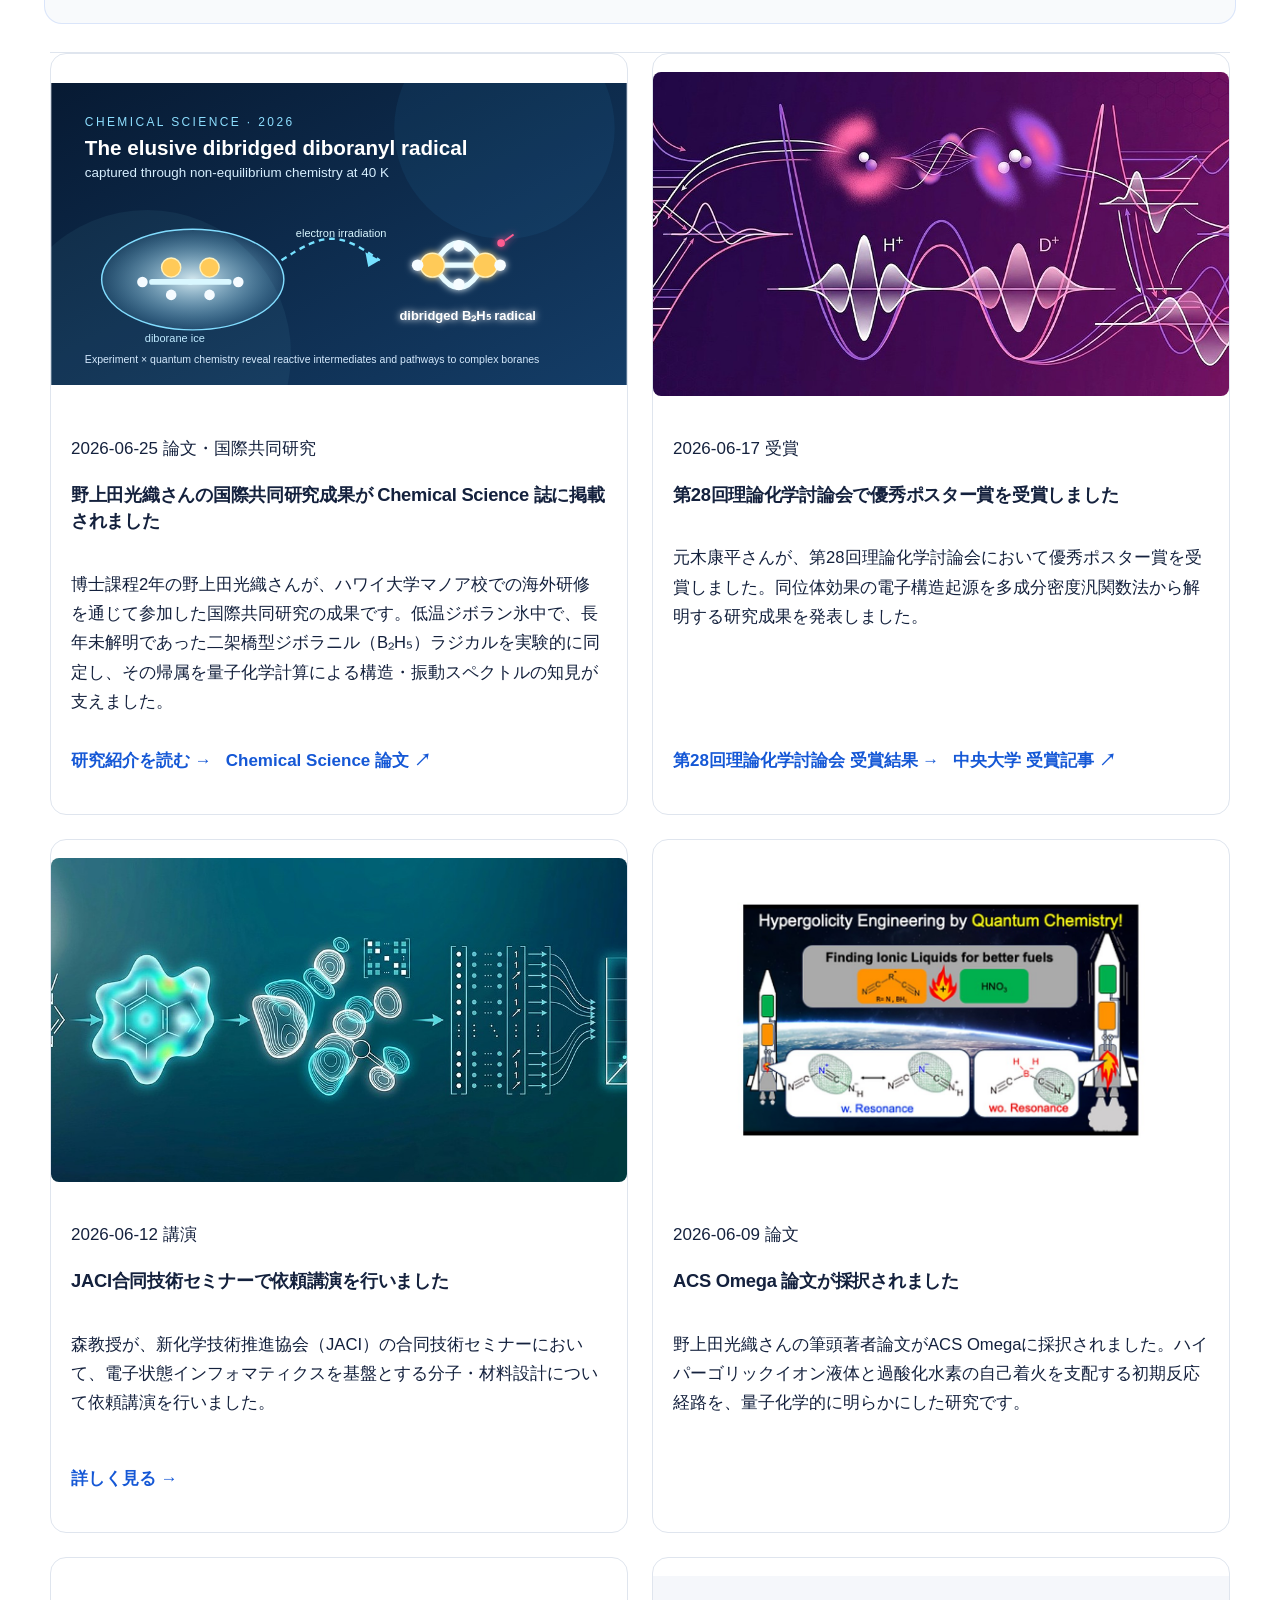
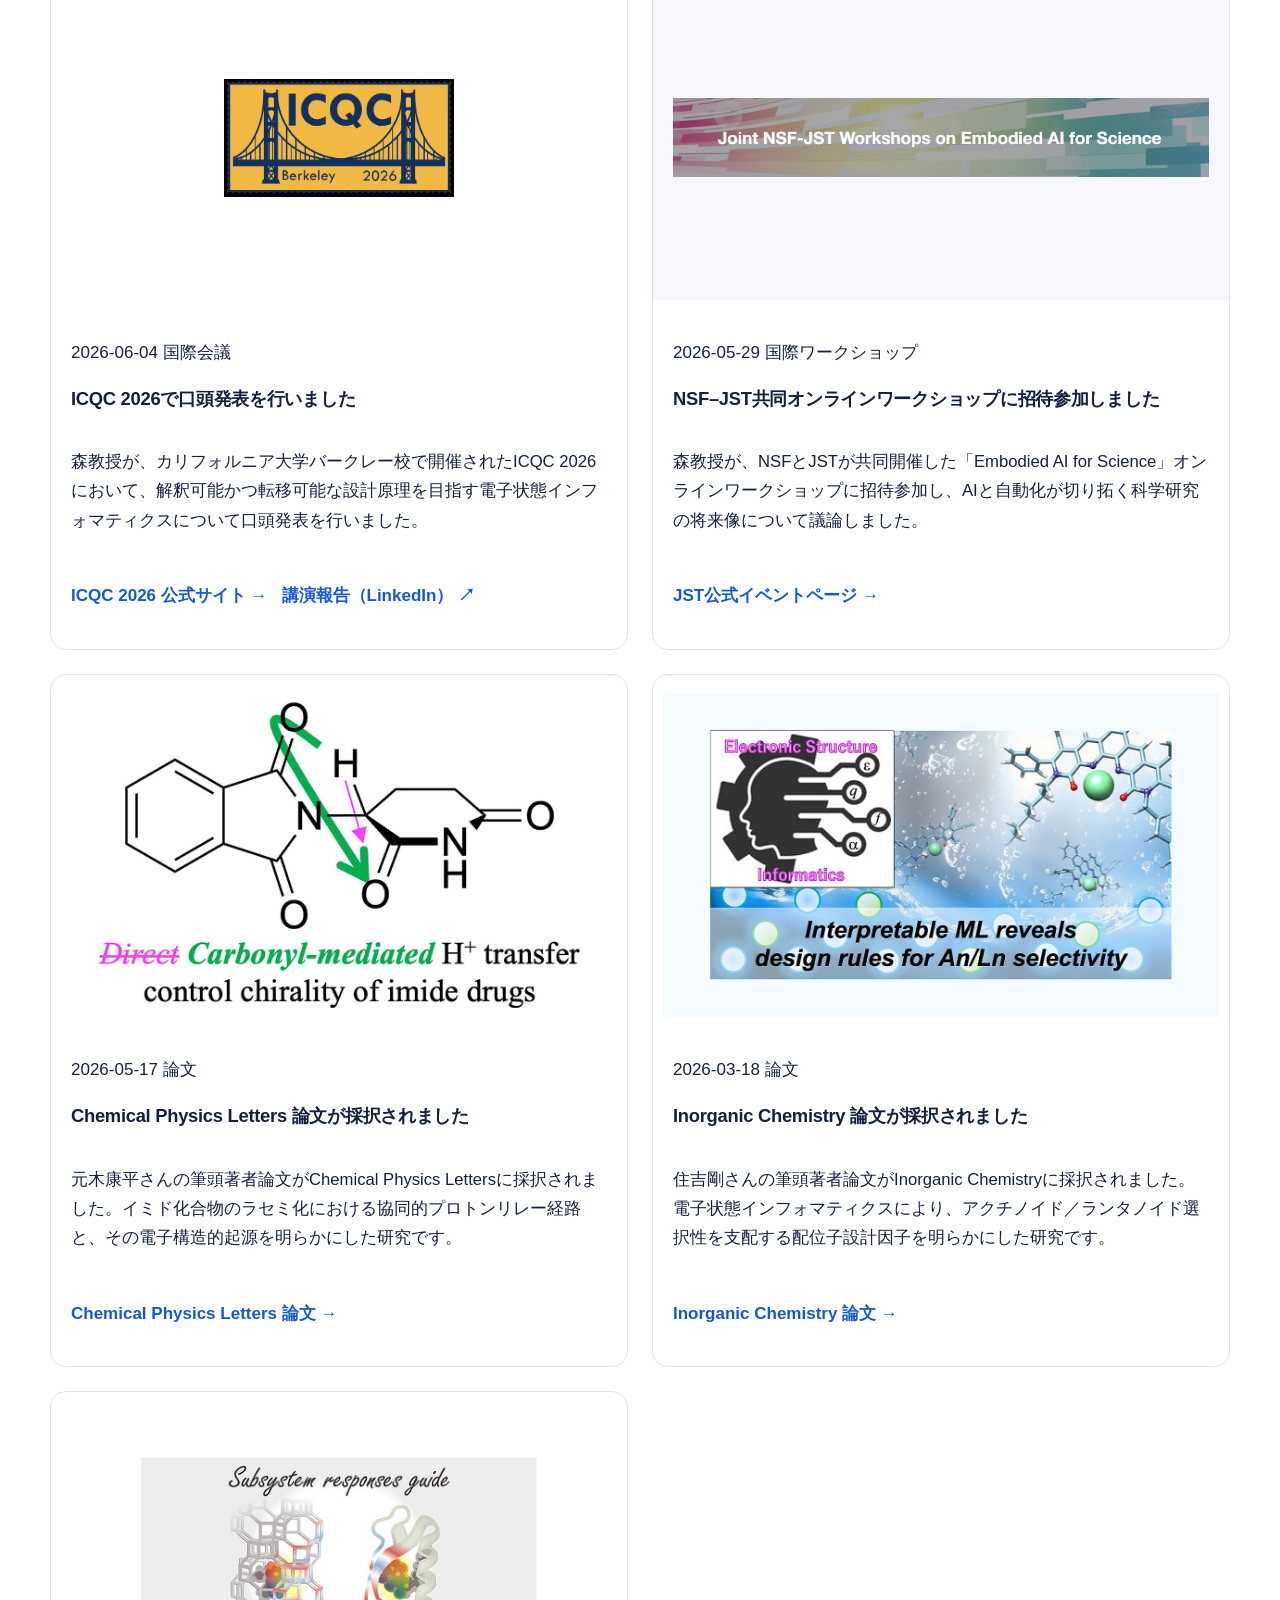
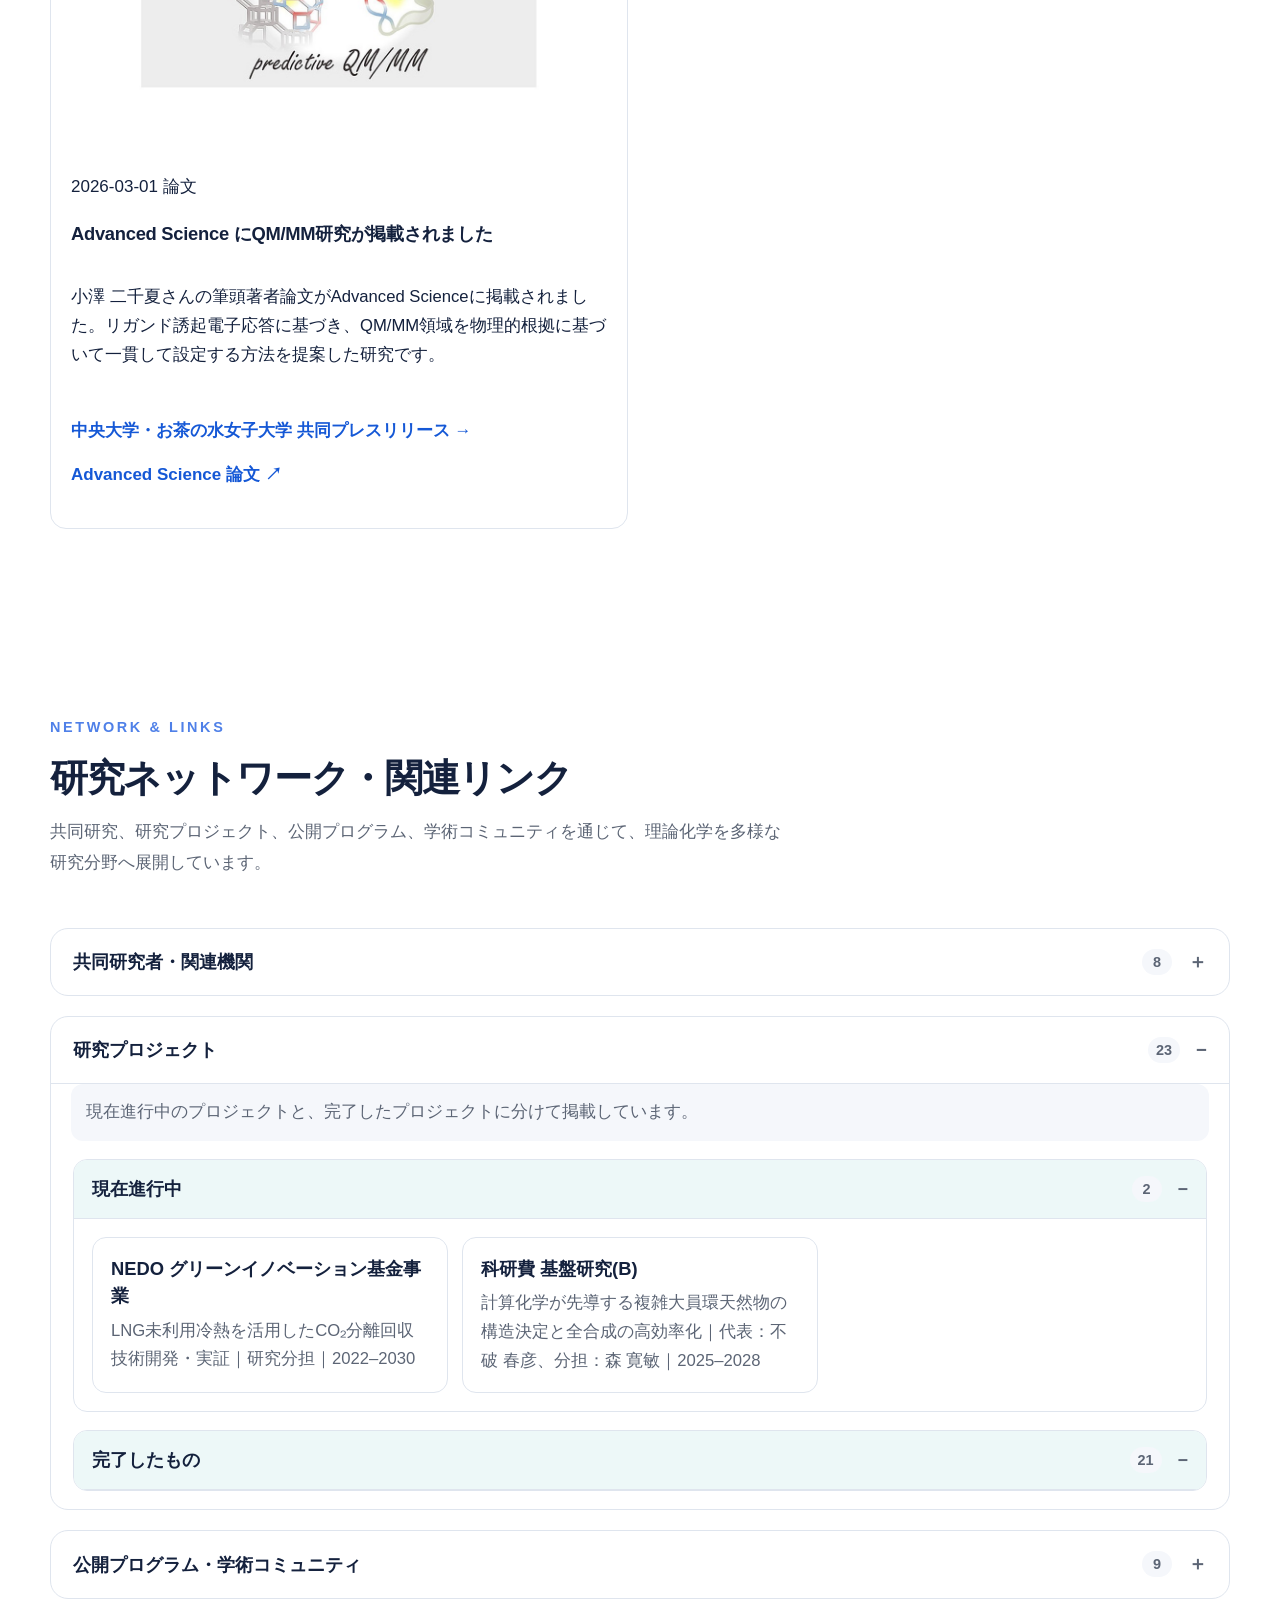
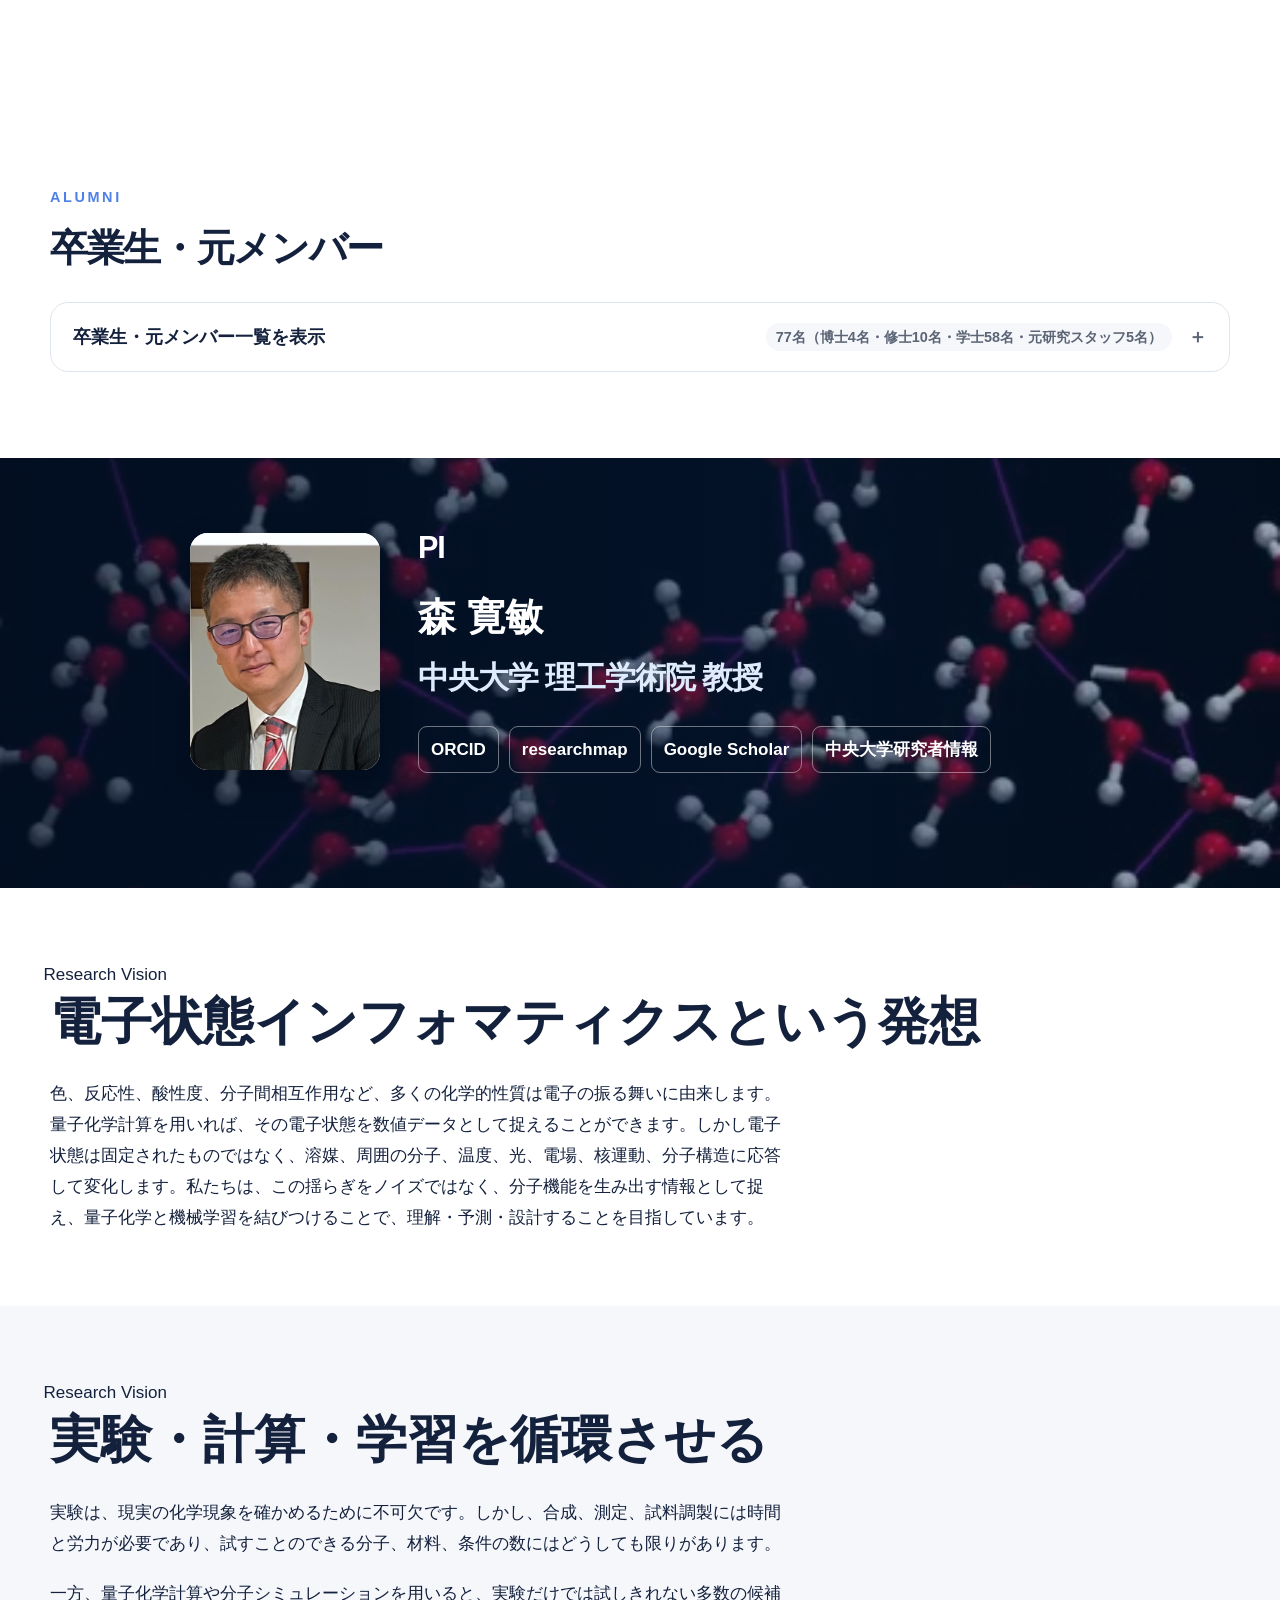
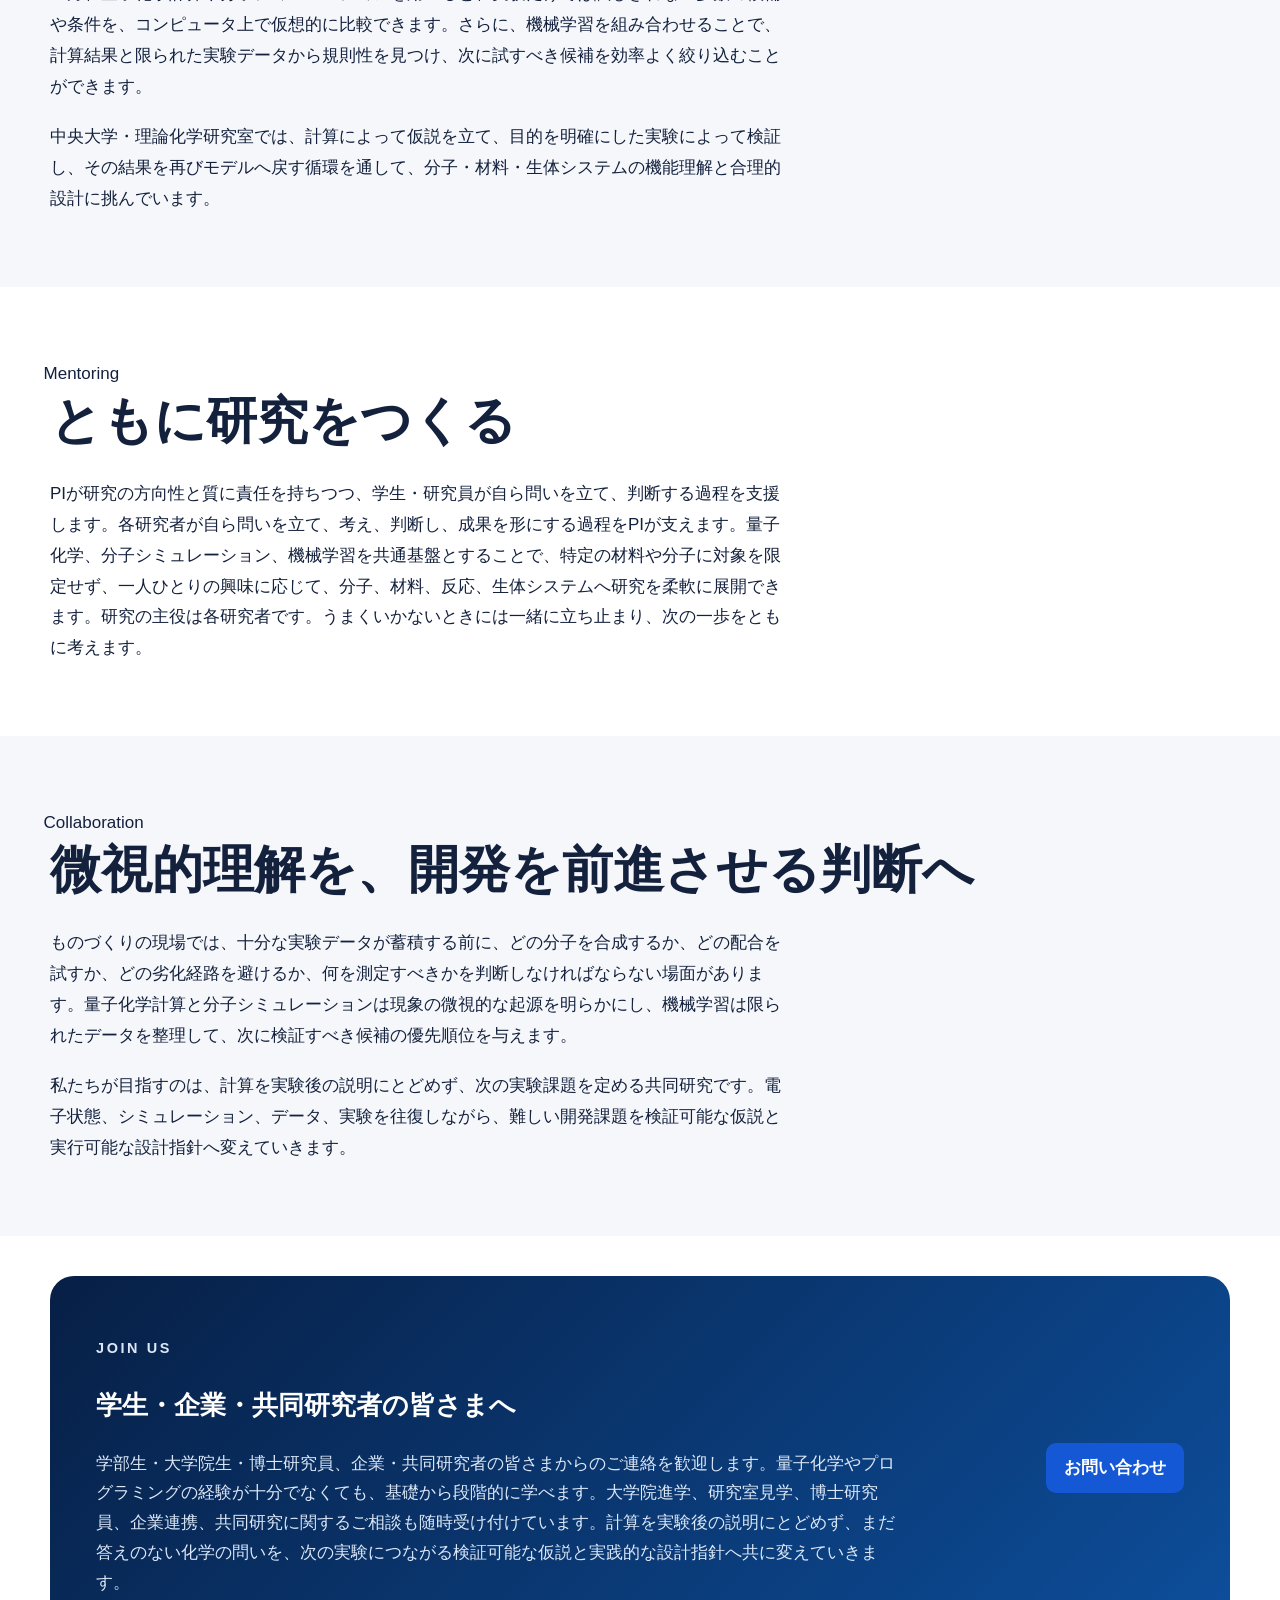
==== commit a7e4ec2b: "Google検索対応" ====
--- a/index.html
+++ b/index.html
@@ -13,8 +13,53 @@
   </script>
 <meta charset="utf-8"/>
 <meta content="width=device-width, initial-scale=1" name="viewport"/>
-<meta content="中央大学理論化学研究室の研究、メンバー、論文、PIの研究理念、共同研究・大学院進学情報を紹介します。" name="description"/>
-<title>Theoretical Chemistry Lab. | Chuo University</title>
+<title>中央大学 理論化学研究室 | Theoretical Chemistry Lab., Chuo University</title>
+<meta content="中央大学 理論化学研究室の公式Webサイトです。量子化学計算、分子シミュレーション、機械学習を用いて、電子状態の応答とゆらぎから分子・材料・反応機能を研究しています。" name="description"/>
+<meta content="中央大学, 理論化学研究室, 森寛敏, 量子化学, 計算化学, 電子状態インフォマティクス, 分子シミュレーション" name="keywords"/>
+<link href="https://qc-forest19d.github.io/theochem-lab-site/" rel="canonical"/>
+<meta content="中央大学 理論化学研究室 | Theoretical Chemistry Lab., Chuo University" property="og:title"/>
+<meta content="中央大学 理論化学研究室の公式Webサイトです。量子化学計算、分子シミュレーション、機械学習を用いて、電子状態の応答とゆらぎから分子・材料・反応機能を研究しています。" property="og:description"/>
+<meta content="https://qc-forest19d.github.io/theochem-lab-site/" property="og:url"/>
+<meta content="website" property="og:type"/>
+<meta content="ja_JP" property="og:locale"/>
+<meta content="https://qc-forest19d.github.io/theochem-lab-site/assets/images/people-hirotoshi-mori.jpg" property="og:image"/>
+<meta content="summary_large_image" name="twitter:card"/>
+<script type="application/ld+json">
+{
+  "@context": "https://schema.org",
+  "@type": "ResearchOrganization",
+  "name": "中央大学 理論化学研究室",
+  "alternateName": "Theoretical Chemistry Lab., Chuo University",
+  "url": "https://qc-forest19d.github.io/theochem-lab-site/",
+  "description": "中央大学 理論化学研究室の公式Webサイトです。量子化学計算、分子シミュレーション、機械学習を用いて、電子状態の応答とゆらぎから分子・材料・反応機能を研究しています。",
+  "parentOrganization": {
+    "@type": "CollegeOrUniversity",
+    "name": "中央大学",
+    "url": "https://www.chuo-u.ac.jp/"
+  },
+  "department": {
+    "@type": "Organization",
+    "name": "基幹理工学部 応用化学科",
+    "url": "https://www.chuo-u.ac.jp/academics/faculties/fundamental/departments/chemistry/"
+  },
+  "founder": {
+    "@type": "Person",
+    "name": "森 寛敏",
+    "alternateName": "Hirotoshi Mori",
+    "url": "https://researchmap.jp/qc-forest",
+    "sameAs": [
+      "https://orcid.org/0000-0002-7662-9636",
+      "https://scholar.google.com/citations?user=V1QEbB0AAAAJ",
+      "https://researchmap.jp/qc-forest"
+    ]
+  },
+  "sameAs": [
+    "https://researchmap.jp/qc-forest",
+    "https://scholar.google.com/citations?user=V1QEbB0AAAAJ",
+    "https://orcid.org/0000-0002-7662-9636"
+  ]
+}
+</script>
 <link href="assets/css/style.css?v=20260703-flow-fix" rel="stylesheet"/>
 </head>
 <body>
--- a/assets/css/style.css
+++ b/assets/css/style.css
@@ -2717,6 +2717,23 @@
   font-weight:650;
   line-height:1.35;
 }
+.b4-name-ja,
+.b4-name-en{
+  display:block;
+}
+.b4-name-en{
+  margin-top:3px;
+  color:var(--muted);
+  font-size:.82rem;
+  font-weight:500;
+  letter-spacing:.01em;
+}
+.b4-name-en-only{
+  margin-top:0;
+  color:inherit;
+  font-size:inherit;
+  font-weight:650;
+}
 @media(max-width:760px){
   .b4-members-head{
     grid-template-columns:1fr;
@@ -2995,3 +3012,30 @@
 .pi-integrated .pi-hero{margin:0}
 .pi-integrated .pi-message-section:nth-of-type(even){background:var(--soft)}
 @media(max-width:700px){#pi{scroll-margin-top:72px}}
+
+/* Romanized names for current members */
+.member-name {
+  display: flex;
+  flex-direction: column;
+  gap: 0.12rem;
+}
+.member-name-link {
+  display: flex;
+  flex-direction: column;
+  gap: 0.12rem;
+}
+.member-name-ja,
+.member-name-en {
+  display: block;
+}
+.member-name-en {
+  font-size: 0.78em;
+  font-weight: 500;
+  letter-spacing: 0.02em;
+  opacity: 0.72;
+}
+.member-name-en-only {
+  font-size: 1em;
+  font-weight: inherit;
+  opacity: 1;
+}
